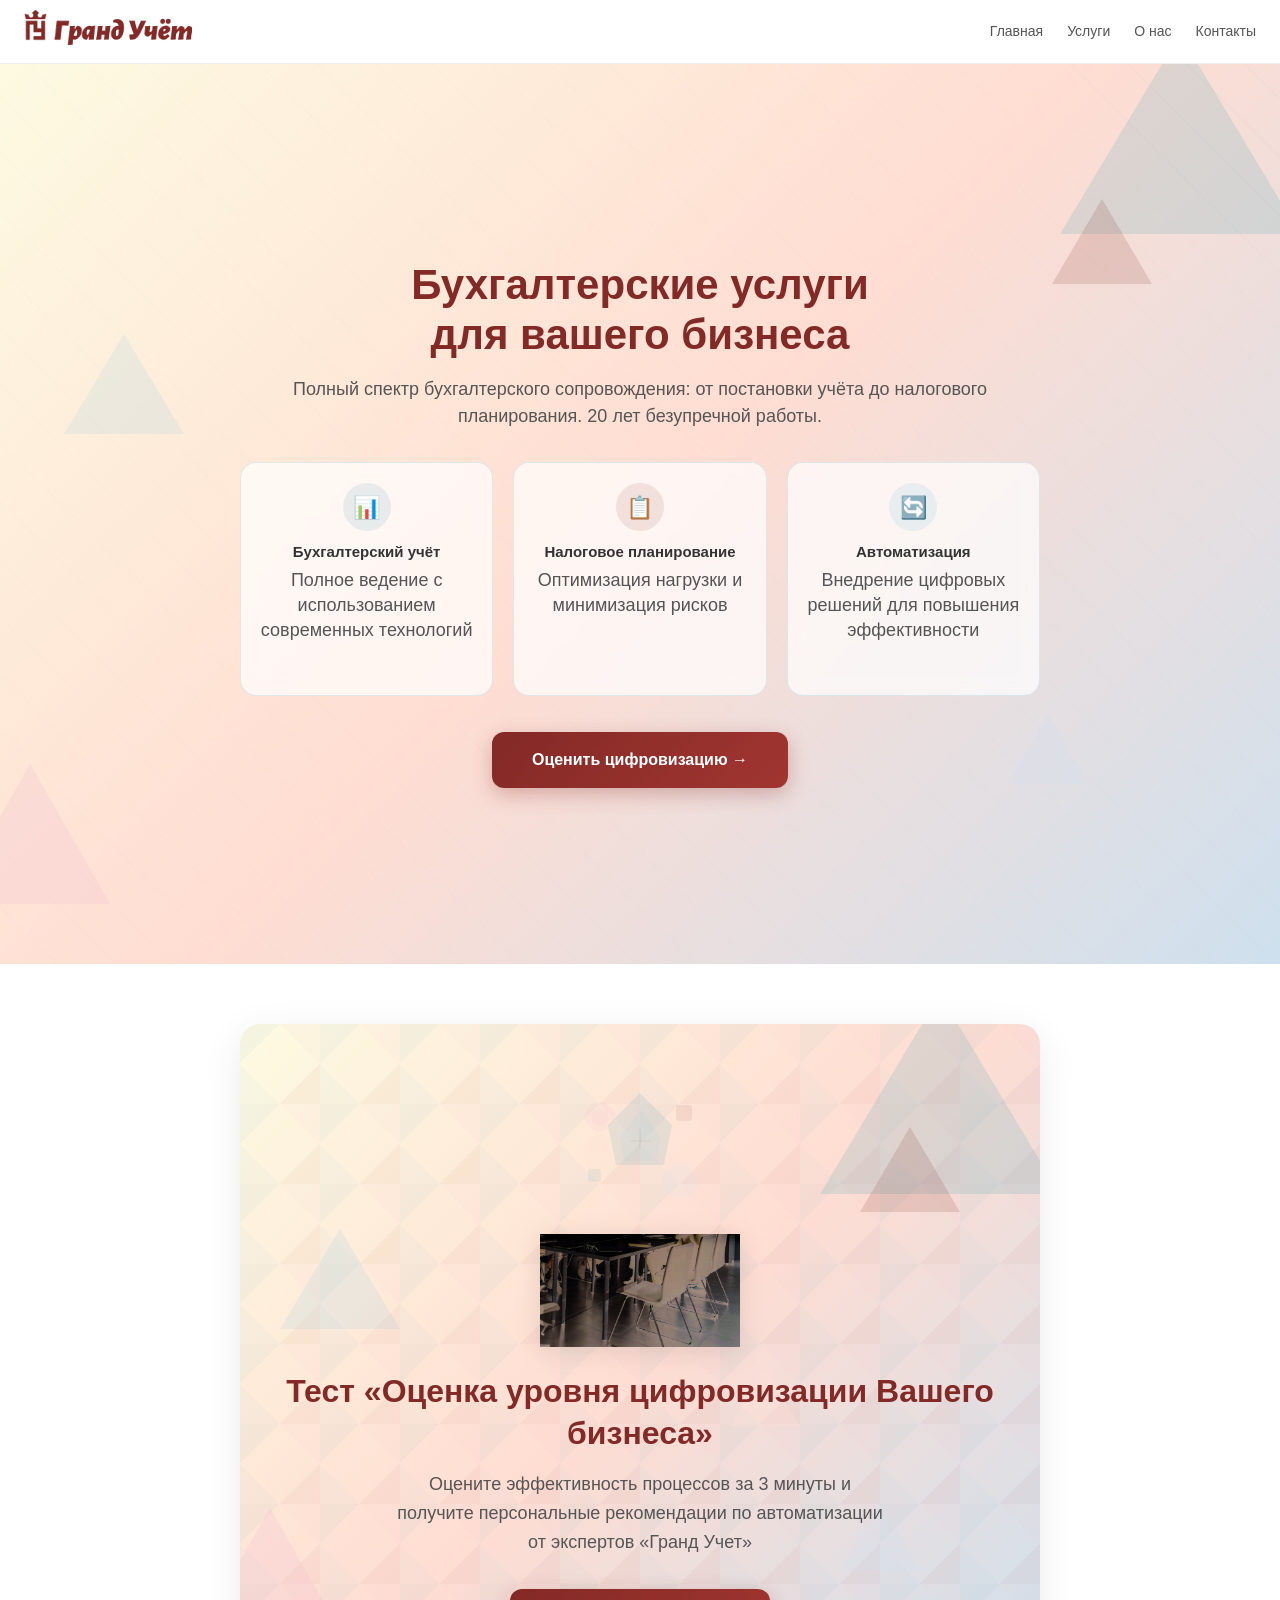
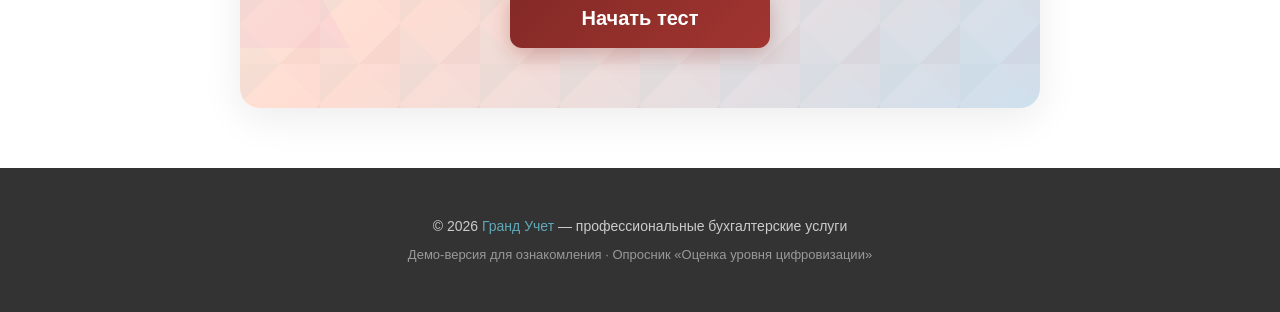
==== index.html @ 42846a29 "Defer quiz script, CSS in head" ====
<!DOCTYPE html>
<html lang="ru">
<head>
<meta charset="UTF-8">
<meta name="viewport" content="width=device-width, initial-scale=1.0">
<title>Гранд Учет — Бухгалтерские услуги</title>
<link rel="icon" href="assets/favicon.ico">
<style>
*, *::before, *::after { box-sizing: border-box; margin: 0; padding: 0; }
html { scroll-behavior: smooth; }
body { font-family: -apple-system, BlinkMacSystemFont, 'Segoe UI', Arial, sans-serif; font-size: 16px; line-height: 1.6; color: #333; background: #fff; }

/* ШАПКА */
.site-header {
    position: fixed; top: 0; left: 0; right: 0; z-index: 1000;
    background: #fff; border-bottom: 1px solid #eee;
    padding: 0 24px; height: 64px;
    display: flex; align-items: center; justify-content: space-between;
}
.site-logo { font-size: 22px; font-weight: 700; color: #832926; text-decoration: none; }
.site-logo span { color: #60A9B9; }
.site-nav { display: flex; gap: 24px; }
.site-nav a { color: #555; text-decoration: none; font-size: 14px; font-weight: 500; transition: color 0.2s; }
.site-nav a:hover, .site-nav a.active { color: #832926; }

/* ========== БРЕНДОВАЯ АНИМАЦИЯ ========== */
@keyframes tri-flow-1 {
    0% { transform: rotate(15deg) translate(0, 0); opacity: 0.4; }
    25% { transform: rotate(5deg) translate(-40px, 30px); opacity: 0.8; }
    50% { transform: rotate(-10deg) translate(-80px, -20px); opacity: 0.3; }
    75% { transform: rotate(10deg) translate(-20px, 50px); opacity: 0.7; }
    100% { transform: rotate(15deg) translate(0, 0); opacity: 0.4; }
}
@keyframes tri-flow-2 {
    0% { transform: rotate(-20deg) translate(0, 0); opacity: 0.5; }
    25% { transform: rotate(-5deg) translate(50px, -30px); opacity: 0.9; }
    50% { transform: rotate(15deg) translate(90px, 20px); opacity: 0.4; }
    75% { transform: rotate(-10deg) translate(30px, -40px); opacity: 0.8; }
    100% { transform: rotate(-20deg) translate(0, 0); opacity: 0.5; }
}
@keyframes tri-flow-3 {
    0% { transform: rotate(45deg) translate(0, 0); opacity: 0.3; }
    33% { transform: rotate(30deg) translate(30px, -40px); opacity: 0.7; }
    66% { transform: rotate(60deg) translate(-30px, 20px); opacity: 0.5; }
    100% { transform: rotate(45deg) translate(0, 0); opacity: 0.3; }
}
.hero-triangle {
    position: absolute;
    pointer-events: none;
    z-index: 0;
}
.hero-triangle-1 {
    top: -30px; right: -20px;
    width: 0; height: 0;
    border-left: 120px solid transparent;
    border-right: 120px solid transparent;
    border-bottom: 200px solid rgba(96, 169, 185, 0.2);
    animation: tri-flow-1 20s ease-in-out infinite;
}
.hero-triangle-2 {
    bottom: 60px; left: -50px;
    width: 0; height: 0;
    border-left: 80px solid transparent;
    border-right: 80px solid transparent;
    border-bottom: 140px solid rgba(239, 187, 207, 0.25);
    animation: tri-flow-2 25s ease-in-out infinite;
}
.hero-triangle-3 {
    top: 30%; left: 5%;
    width: 0; height: 0;
    border-left: 60px solid transparent;
    border-right: 60px solid transparent;
    border-bottom: 100px solid rgba(155, 205, 224, 0.18);
    animation: tri-flow-3 22s ease-in-out infinite 3s;
}
.hero-triangle-4 {
    top: 15%; right: 10%;
    width: 0; height: 0;
    border-left: 50px solid transparent;
    border-right: 50px solid transparent;
    border-bottom: 85px solid rgba(131, 41, 38, 0.15);
    animation: tri-flow-1 18s ease-in-out infinite 1s;
}
.hero-triangle-5 {
    bottom: 20%; right: 15%;
    width: 0; height: 0;
    border-left: 40px solid transparent;
    border-right: 40px solid transparent;
    border-bottom: 70px solid rgba(206, 224, 238, 0.25);
    animation: tri-flow-2 28s ease-in-out infinite 5s;
}
.hero-triangle-6 {
    top: 50%; right: 30%;
    width: 0; height: 0;
    border-left: 35px solid transparent;
    border-right: 35px solid transparent;
    border-bottom: 60px solid rgba(255, 221, 210, 0.25);
    animation: tri-flow-3 16s ease-in-out infinite 2s;
}

/* HERO */
.hero {
    margin-top: 64px; min-height: 100vh;
    display: flex; flex-direction: column; align-items: center; justify-content: center;
    background: linear-gradient(135deg, #FDFAE2 0%, #FFDDD2 50%, #CEE0EE 100%);
    padding: 80px 24px 60px;
    text-align: center;
    position: relative; overflow: hidden;
}
.hero::before {
    content: ''; position: absolute; inset: 0;
    background: repeating-linear-gradient(45deg, transparent, transparent 40px, rgba(96,169,185,0.04) 40px, rgba(96,169,185,0.04) 41px);
}
.hero-content { position: relative; z-index: 1; max-width: 800px; }
.hero h1 { font-size: 42px; font-weight: 700; color: #832926; margin-bottom: 12px; line-height: 1.15; }
.hero p { font-size: 18px; color: #555; margin-bottom: 20px; }

/* ПРЕИМУЩЕСТВА НА СТАРТОВОЙ */
.hero-benefits {
    display: flex;
    gap: 20px;
    max-width: 800px;
    margin: 28px auto 36px;
    position: relative; z-index: 1;
}
.hero-benefit {
    flex: 1;
    background: rgba(255,255,255,0.7);
    backdrop-filter: blur(8px);
    -webkit-backdrop-filter: blur(8px);
    border: 1px solid rgba(96,169,185,0.2);
    border-radius: 16px;
    padding: 20px 16px;
    text-align: center;
    transition: transform 0.3s, box-shadow 0.3s;
}
.hero-benefit:hover {
    transform: translateY(-4px);
    box-shadow: 0 12px 32px rgba(131,41,38,0.08);
}
.hero-benefit-icon {
    width: 48px; height: 48px;
    border-radius: 50%;
    display: inline-flex; align-items: center; justify-content: center;
    font-size: 22px;
    margin-bottom: 10px;
}
.hero-benefit:nth-child(1) .hero-benefit-icon { background: rgba(96,169,185,0.15); }
.hero-benefit:nth-child(2) .hero-benefit-icon { background: rgba(131,41,38,0.1); }
.hero-benefit:nth-child(3) .hero-benefit-icon { background: rgba(155,205,224,0.2); }
.hero-benefit h3 { font-size: 15px; font-weight: 600; color: #333; margin-bottom: 4px; }
.hero-benefit p { font-size: 13px; color: #666; margin: 0; line-height: 1.4; }

.hero-btn {
    display: inline-flex; align-items: center; gap: 8px;
    padding: 16px 40px; min-height: 56px;
    font-size: 16px; font-weight: 700; color: #fff;
    background: linear-gradient(135deg, #832926 0%, #a13530 100%);
    border: none; border-radius: 12px; cursor: pointer;
    box-shadow: 0 6px 20px rgba(131,41,38,0.3);
    transition: transform 0.2s, box-shadow 0.2s;
    text-decoration: none;
    position: relative; z-index: 1;
}
.hero-btn:hover { transform: translateY(-2px); box-shadow: 0 10px 30px rgba(131,41,38,0.4); }

@media (max-width: 768px) {
    .hero h1 { font-size: 28px; }
    .hero p { font-size: 16px; }
    .hero { min-height: auto; padding: 100px 20px 60px; }
    .hero-benefits { flex-direction: column; gap: 12px; }
    .hero-benefit { padding: 16px; }
}
.hero h1 { font-size: 42px; font-weight: 700; color: #832926; margin-bottom: 16px; line-height: 1.2; }
.hero p { font-size: 18px; color: #555; margin-bottom: 32px; }
.hero-btn {
    display: inline-flex; align-items: center; gap: 8px;
    padding: 16px 40px; min-height: 56px;
    font-size: 16px; font-weight: 700; color: #fff;
    background: linear-gradient(135deg, #832926 0%, #a13530 100%);
    border: none; border-radius: 12px; cursor: pointer;
    box-shadow: 0 6px 20px rgba(131,41,38,0.3);
    transition: transform 0.2s, box-shadow 0.2s;
    text-decoration: none;
}
.hero-btn:hover { transform: translateY(-2px); box-shadow: 0 10px 30px rgba(131,41,38,0.4); }

/* УСЛУГИ */


/* КВИЗ */
.quiz-section { background: #fff; padding: 0; }

/* ФУТЕР */
.site-footer { padding: 48px 24px; background: #333; color: #ccc; text-align: center; font-size: 14px; }
.site-footer a { color: #60A9B9; text-decoration: none; }
.site-footer a:hover { text-decoration: underline; }

@media (max-width: 768px) {
    .hero h1 { font-size: 28px; }
    .hero p { font-size: 16px; }
    .hero { min-height: 60vh; padding: 40px 20px; }
    .site-nav { gap: 12px; }
    .site-nav a { font-size: 12px; }

}
</style>
<link rel="stylesheet" href="https://dizelbot.github.io/granduchet-demo/assets/quiz.css">
</head>
<body>

<!-- ШАПКА -->
<header class="site-header">
    <a href="#" class="site-logo"><img src="assets/logo-granduchet.png" alt="Гранд Учет" style="height:36px;width:auto;"></a>
    <nav class="site-nav">
        <a href="#">Главная</a>
        <a href="#">Услуги</a>
        <a href="#">О нас</a>
        <a href="#">Контакты</a>
    </nav>
</header>

<!-- 1-й ЭКРАН: HERO -->
<section class="hero">
    <!-- Брендовые треугольники с анимацией -->
    <div class="hero-triangle hero-triangle-1"></div>
    <div class="hero-triangle hero-triangle-2"></div>
    <div class="hero-triangle hero-triangle-3"></div>
    <div class="hero-triangle hero-triangle-4"></div>
    <div class="hero-triangle hero-triangle-5"></div>
    <div class="hero-triangle hero-triangle-6"></div>

    <div class="hero-content">
        <h1>Бухгалтерские услуги<br>для вашего бизнеса</h1>
        <p>Полный спектр бухгалтерского сопровождения: от постановки учёта до налогового планирования. 20 лет безупречной работы.</p>

        <div class="hero-benefits">
            <div class="hero-benefit">
                <div class="hero-benefit-icon">📊</div>
                <h3>Бухгалтерский учёт</h3>
                <p>Полное ведение с использованием современных технологий</p>
            </div>
            <div class="hero-benefit">
                <div class="hero-benefit-icon">📋</div>
                <h3>Налоговое планирование</h3>
                <p>Оптимизация нагрузки и минимизация рисков</p>
            </div>
            <div class="hero-benefit">
                <div class="hero-benefit-icon">🔄</div>
                <h3>Автоматизация</h3>
                <p>Внедрение цифровых решений для повышения эффективности</p>
            </div>
        </div>

        <a href="#quiz-section" class="hero-btn">Оценить цифровизацию →</a>
    </div>
</section>

<!-- 2-й ЭКРАН: КВИЗ -->
<section id="quiz-section" class="quiz-section" style="padding:20px 0;">
<div class="granduchet-quiz" itemscope itemtype="https://schema.org/Quiz">

    <!-- СТАРТОВЫЙ ЭКРАН (ЛЕНДИНГ) -->
    <div class="quiz-landing" style="display:flex;">
        <!-- Треугольный паттерн бренда -->
        <div class="quiz-landing-triangle quiz-landing-triangle-1"></div>
        <div class="quiz-landing-triangle quiz-landing-triangle-2"></div>
        <div class="quiz-landing-triangle quiz-landing-triangle-3"></div>
        <div class="quiz-landing-triangle quiz-landing-triangle-4"></div>
        <div class="quiz-landing-triangle quiz-landing-triangle-5"></div>
        <div class="quiz-landing-triangle quiz-landing-triangle-6"></div>
        <!-- Декоративная SVG-иллюстрация -->
        <svg class="quiz-landing-illustration" viewBox="0 0 200 160" fill="none" xmlns="http://www.w3.org/2000/svg">
            <path d="M100 10 L140 50 L130 100 L70 100 L60 50 Z" fill="#60A9B9" opacity="0.15"/>
            <path d="M100 30 L125 65 L120 95 L80 95 L75 65 Z" fill="#9BCDE0" opacity="0.12"/>
            <circle cx="50" cy="40" r="18" fill="#EFBBCF" opacity="0.15"/>
            <circle cx="50" cy="40" r="10" fill="#EFBBCF" opacity="0.1"/>
            <circle cx="150" cy="120" r="22" fill="#CEE0EE" opacity="0.15"/>
            <rect x="145" y="25" width="20" height="20" rx="4" fill="#832926" opacity="0.08"/>
            <rect x="35" y="105" width="16" height="16" rx="3" fill="#60A9B9" opacity="0.12"/>
            <path d="M30 75 L45 60 L60 75 L45 90 Z" fill="#FFDDD2" opacity="0.15"/>
            <line x1="100" y1="55" x2="100" y2="80" stroke="#832926" stroke-width="1.5" opacity="0.08"/>
            <line x1="88" y1="70" x2="112" y2="70" stroke="#832926" stroke-width="1.5" opacity="0.08"/>
        </svg>
        <img
            class="quiz-landing-logo"
            src="/assets/logo-big.jpg"
            alt="Гранд Учет"
            width="200"
            height="auto"
            loading="lazy"
        />
        <h1>Тест «Оценка уровня цифровизации Вашего бизнеса»</h1>
        <p>Оцените эффективность процессов за 3 минуты и получите персональные рекомендации по автоматизации от экспертов «Гранд Учет»</p>
        <button type="button" class="quiz-btn-start" aria-label="Начать тест">Начать тест</button>
    </div>

    <!-- СТЕППЕР (горизонтальные интерактивные индикаторы) -->
    <div class="quiz-stepper" style="display:none;">
        <div class="quiz-step" data-step="0" role="button" tabindex="0">
            <span class="quiz-step-num">1</span>
            <span class="quiz-step-name">Финансы</span>
        </div>
        <div class="quiz-step" data-step="1" role="button" tabindex="0">
            <span class="quiz-step-num">2</span>
            <span class="quiz-step-name">Документы</span>
        </div>
        <div class="quiz-step" data-step="2" role="button" tabindex="0">
            <span class="quiz-step-num">3</span>
            <span class="quiz-step-name">Кадры</span>
        </div>
        <div class="quiz-step" data-step="3" role="button" tabindex="0">
            <span class="quiz-step-num">4</span>
            <span class="quiz-step-name">RPA</span>
        </div>
    </div>

    <!-- БЛОК 1 -->
    <div class="quiz-screen" data-block="1" role="tabpanel">
        <div class="quiz-block-container"></div>
    </div>

    <!-- БЛОК 2 -->
    <div class="quiz-screen" data-block="2" role="tabpanel">
        <div class="quiz-block-container"></div>
    </div>

    <!-- БЛОК 3 -->
    <div class="quiz-screen" data-block="3" role="tabpanel">
        <div class="quiz-block-container"></div>
    </div>

    <!-- БЛОК 4 -->
    <div class="quiz-screen" data-block="4" role="tabpanel">
        <div class="quiz-block-container"></div>
    </div>

    <!-- ПОДСКАЗКА ДЛЯ СВАЙПА (мобильные) -->
    <div class="quiz-swipe-hint" style="display:none;">
        <span class="arrow">←</span> Проведите влево для продолжения <span class="arrow">→</span>
    </div>

    <!-- ФИНАЛЬНЫЙ ЭКРАН: ФОРМА ЗАХВАТА -->
    <div class="quiz-final-screen" style="display:none;">
        <div class="quiz-final-header">
            <h2>Мы подготовим для вас персональные рекомендации</h2>
            <p>Укажите, пожалуйста, куда прислать результат и контакты для связи</p>
        </div>

        <form class="quiz-final-form" novalidate autocomplete="on">
            <!-- Имя -->
            <div class="quiz-form-group">
                <label class="quiz-form-label" for="quiz-name">
                    Имя <span class="required">*</span>
                </label>
                <input
                    type="text"
                    id="quiz-name"
                    class="quiz-form-input"
                    name="name"
                    placeholder="Ваше имя"
                    maxlength="100"
                    required
                    data-error="quiz-name-error"
                />
                <div class="quiz-form-error" id="quiz-name-error"></div>
            </div>

            <!-- Компания -->
            <div class="quiz-form-group">
                <label class="quiz-form-label" for="quiz-company">
                    Компания <span class="required">*</span>
                </label>
                <input
                    type="text"
                    id="quiz-company"
                    class="quiz-form-input"
                    name="company"
                    placeholder="Название компании"
                    maxlength="200"
                    required
                    data-error="quiz-company-error"
                />
                <div class="quiz-form-error" id="quiz-company-error"></div>
            </div>

            <!-- E-mail -->
            <div class="quiz-form-group">
                <label class="quiz-form-label" for="quiz-email">
                    E-mail <span class="required">*</span>
                </label>
                <input
                    type="email"
                    id="quiz-email"
                    class="quiz-form-input"
                    name="email"
                    placeholder="example@company.ru"
                    required
                    autocomplete="email"
                    data-error="quiz-email-error"
                />
                <div class="quiz-form-error" id="quiz-email-error"></div>
            </div>

            <!-- Телефон -->
            <div class="quiz-form-group">
                <label class="quiz-form-label" for="quiz-phone">
                    Телефон <span class="required">*</span>
                </label>
                <input
                    type="tel"
                    id="quiz-phone"
                    class="quiz-form-input"
                    name="phone"
                    placeholder="+7 (___) ___-__-__"
                    required
                    autocomplete="tel"
                    inputmode="numeric"
                    data-error="quiz-phone-error"
                />
                <div class="quiz-form-error" id="quiz-phone-error"></div>
            </div>

            <!-- Согласие на обработку ПД -->
            <div class="quiz-form-checkbox-group">
                <label class="quiz-form-checkbox">
                    <input type="checkbox" id="quiz-consent" checked data-error="quiz-consent-error" />
                    <span class="quiz-checkbox-box"></span>
                    <span class="quiz-checkbox-text">
                        Даю согласие на обработку персональных данных в соответствии с
                        <a href="/privacy-policy/" target="_blank" rel="noopener">Политикой обработки персональных данных</a>
                        <span class="required">*</span>
                    </span>
                </label>
                <div class="quiz-form-error" id="quiz-consent-error"></div>
            </div>

            <!-- Ознакомление с Политикой -->
            <div class="quiz-form-checkbox-group">
                <label class="quiz-form-checkbox">
                    <input type="checkbox" id="quiz-policy" checked data-error="quiz-policy-error" />
                    <span class="quiz-checkbox-box"></span>
                    <span class="quiz-checkbox-text">
                        Подтверждаю, что ознакомлен(а) с
                        <a href="/privacy-policy/" target="_blank" rel="noopener">Политикой обработки персональных данных</a>
                        <span class="required">*</span>
                    </span>
                </label>
                <div class="quiz-form-error" id="quiz-policy-error"></div>
            </div>

            <!-- Кнопки -->
            <div class="quiz-final-actions">
                <button type="button" id="quiz-submit-report" class="quiz-btn-primary">
                    Получить персональный отчет по цифровой зрелости бизнеса
                </button>
                <button type="button" id="quiz-submit-consult" class="quiz-btn-secondary">
                    Получить персональную консультацию по автоматизации
                </button>
            </div>
        </form>
    </div>

    <!-- ЭКРАН БЛАГОДАРНОСТИ -->
    <div class="quiz-thankyou" style="display:none;">
        <div class="quiz-thankyou-icon">✓</div>
        <h2>Благодарим Вас за участие в опросе!</h2>
        <p>Мы получили вашу заявку и свяжемся с вами в ближайшее время.</p>
        <p>Персональные рекомендации будут направлены на указанный e-mail.</p>
        <p class="small">С уважением, команда «Гранд Учет»</p>
    </div>

    <!-- НАВИГАЦИЯ -->
    <div class="quiz-navigation" style="display:none;">
        <button type="button" class="quiz-nav-back" aria-label="Назад" disabled>
            ← Назад
        </button>
        <button type="button" class="quiz-nav-next" aria-label="Далее" disabled>
            <span class="quiz-nav-next-text">Далее</span>
            <span class="quiz-nav-next-arrow">→</span>
        </button>
    </div>

</div>
<script defer src="https://dizelbot.github.io/granduchet-demo/assets/quiz.js"></script>
</section>

<!-- ФУТЕР -->
<footer class="site-footer">
    <p>© 2026 <a href="#">Гранд Учет</a> — профессиональные бухгалтерские услуги</p>
    <p style="margin-top:8px;color:#999;font-size:13px;">Демо-версия для ознакомления · Опросник «Оценка уровня цифровизации»</p>
</footer>


</body>
</html>
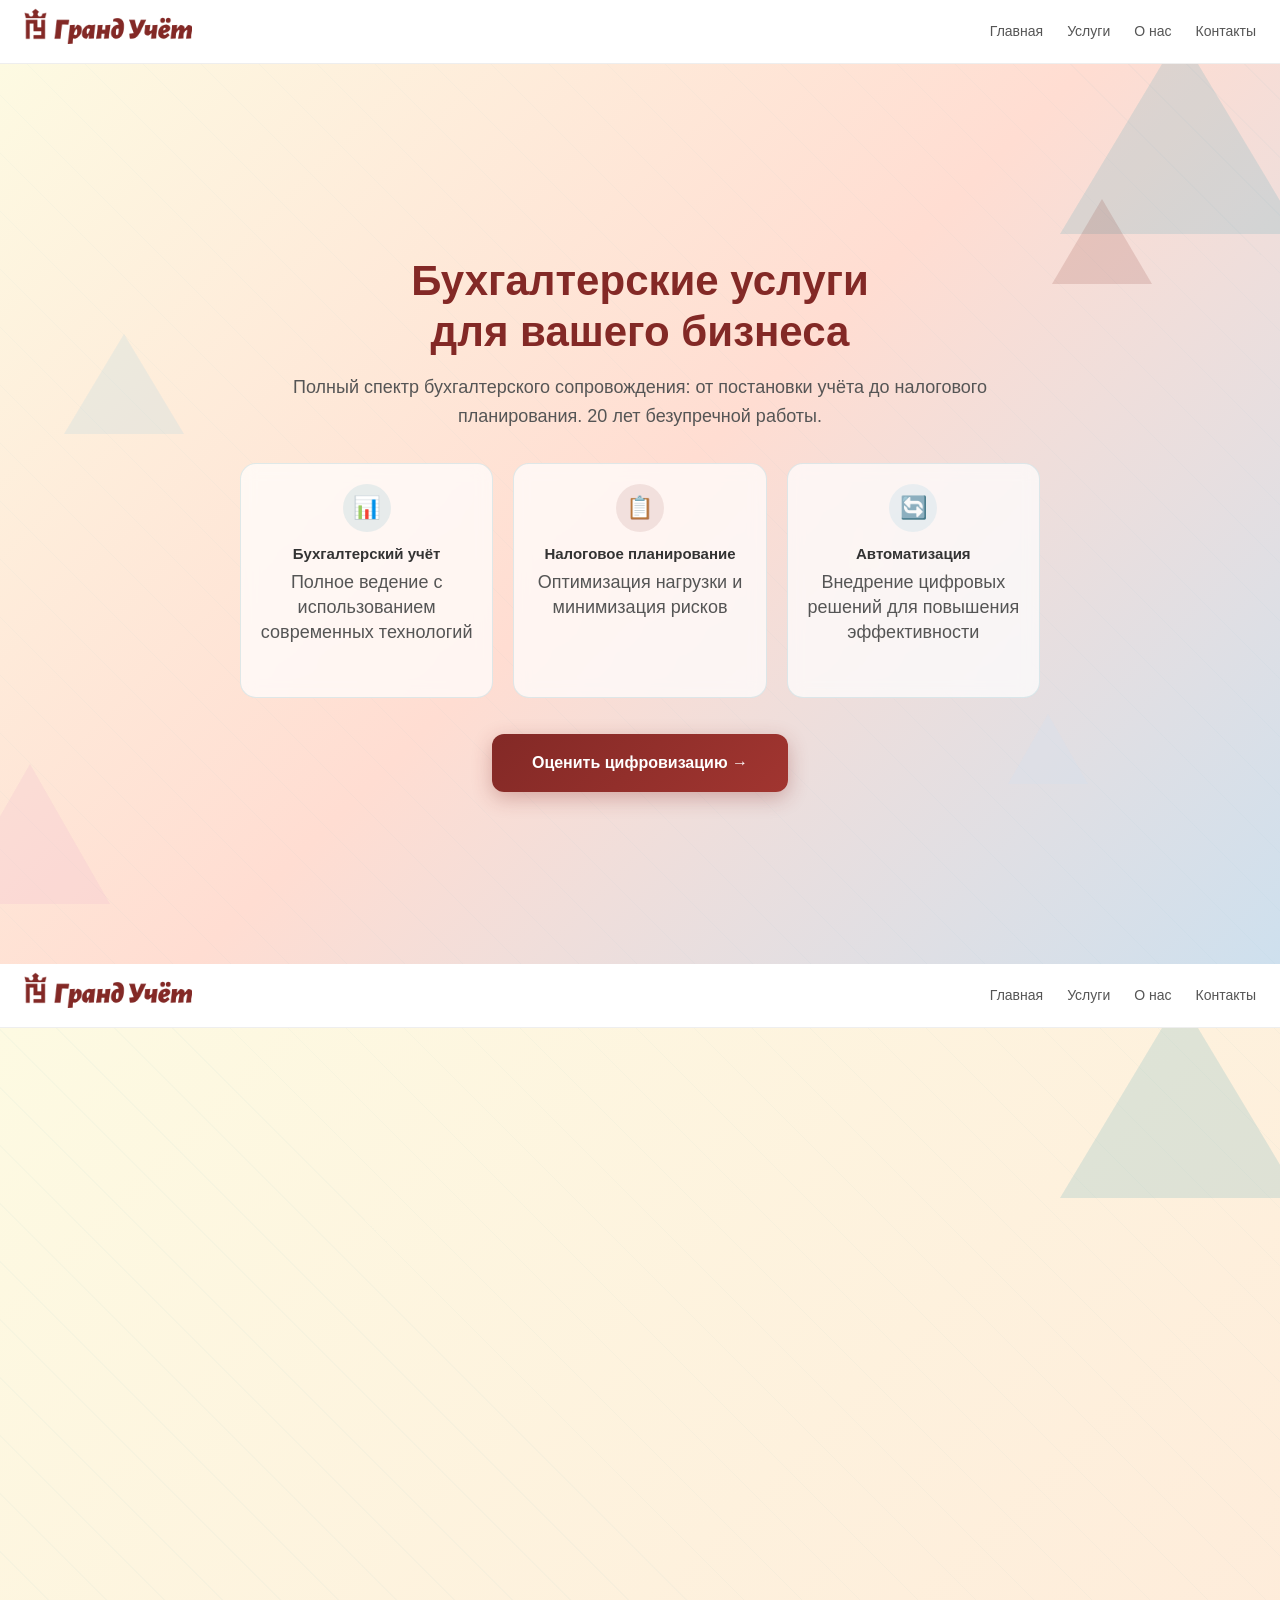
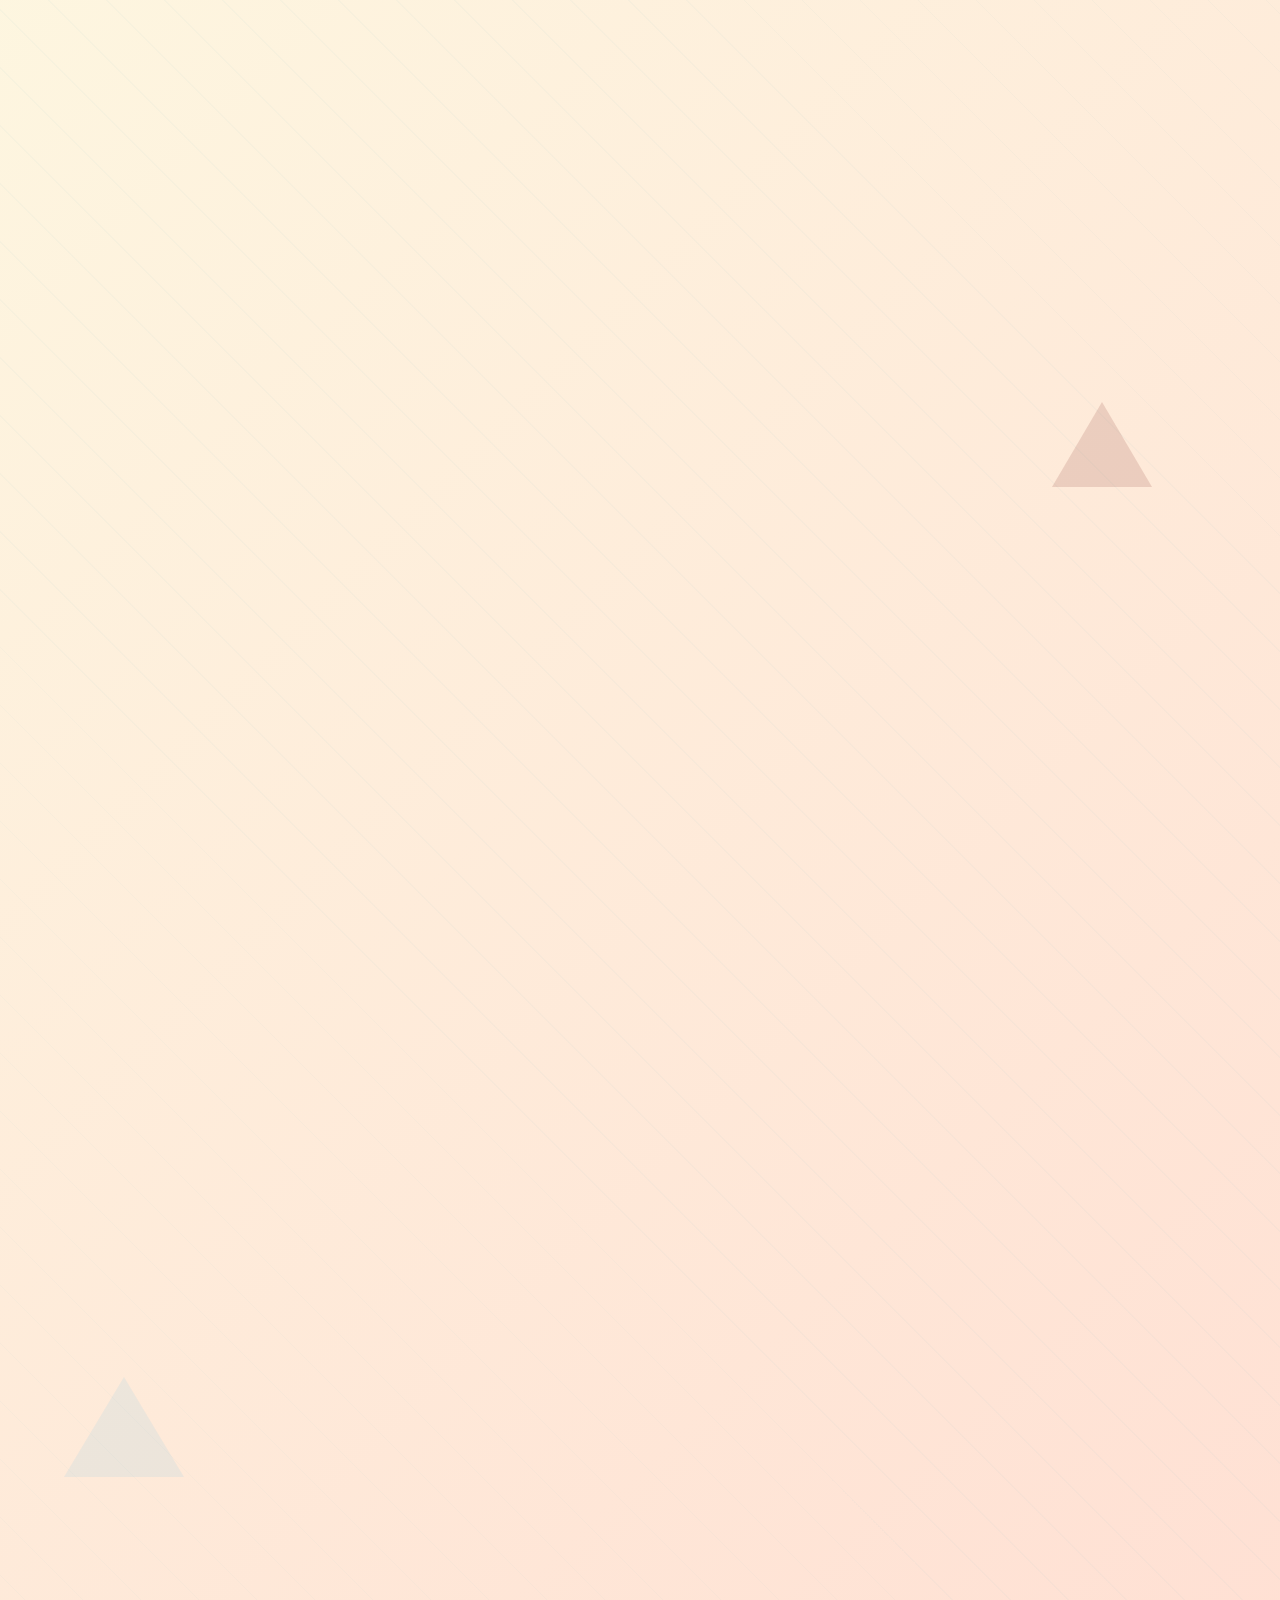
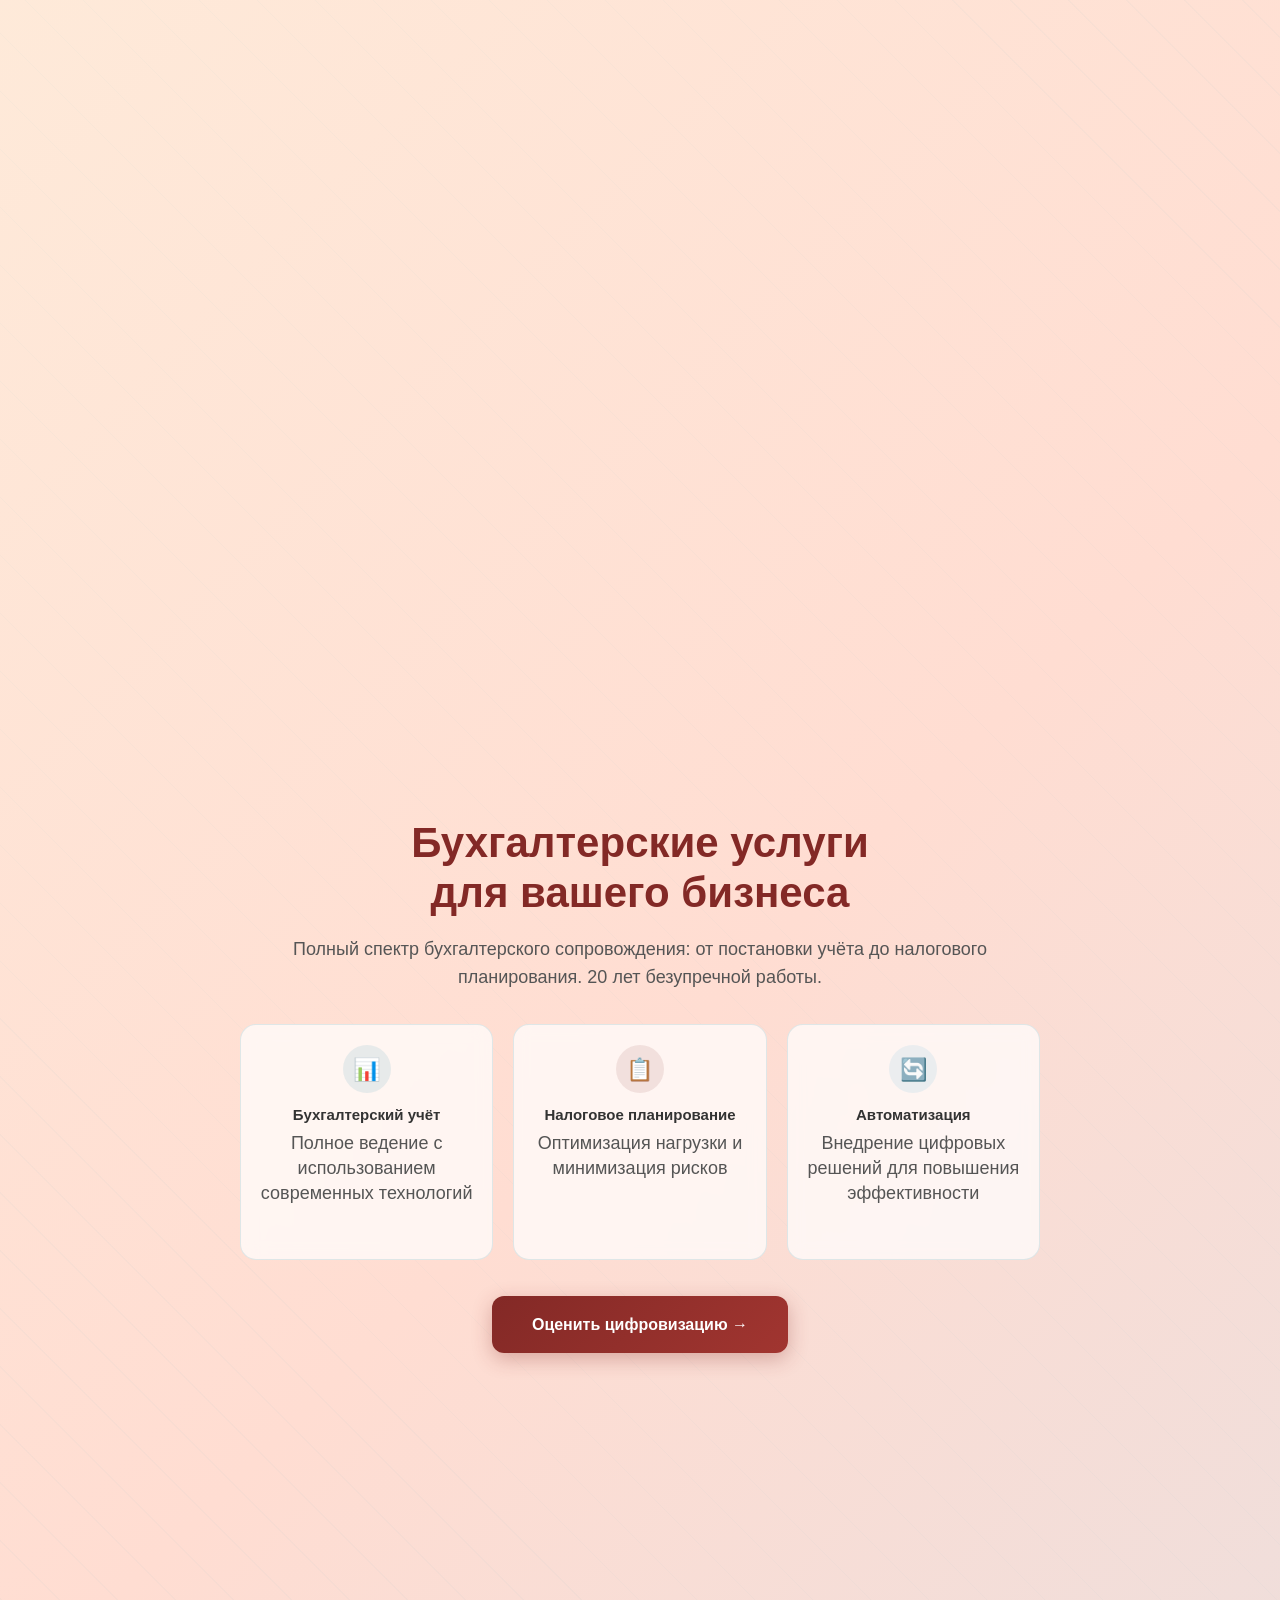
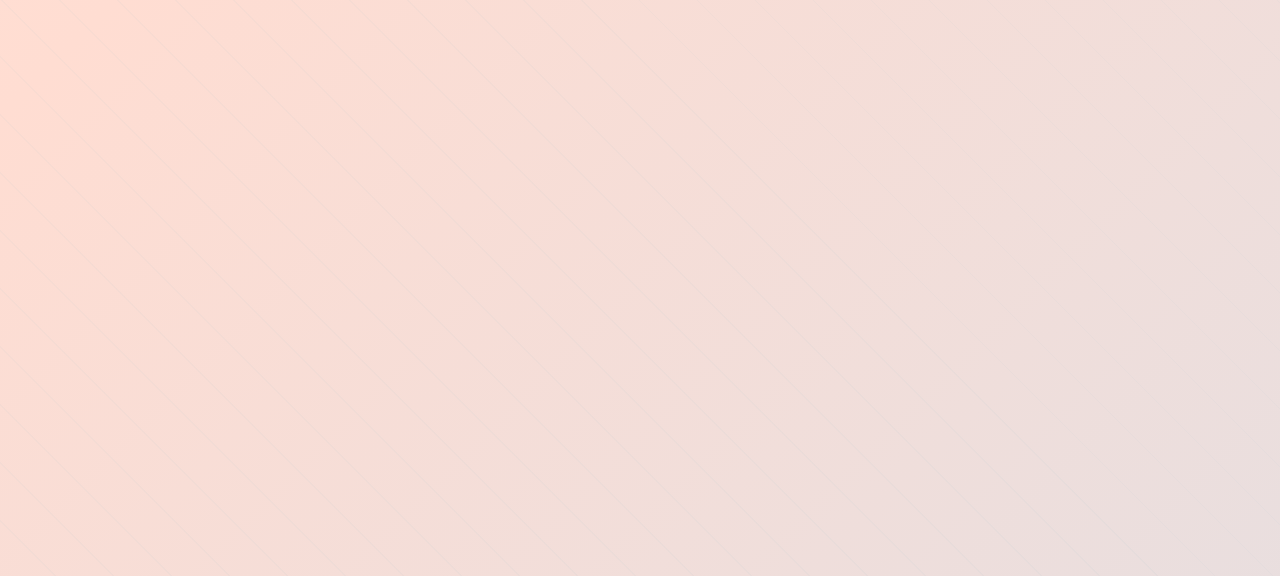
==== commit 874aadd6: "Upload demo-site.html" ====
--- a/index.html
+++ b/index.html
@@ -1,496 +1,289 @@
-<!DOCTYPE html>
-<html lang="ru">
-<head>
-<meta charset="UTF-8">
-<meta name="viewport" content="width=device-width, initial-scale=1.0">
-<title>Гранд Учет — Бухгалтерские услуги</title>
-<link rel="icon" href="assets/favicon.ico">
-<style>
-*, *::before, *::after { box-sizing: border-box; margin: 0; padding: 0; }
-html { scroll-behavior: smooth; }
-body { font-family: -apple-system, BlinkMacSystemFont, 'Segoe UI', Arial, sans-serif; font-size: 16px; line-height: 1.6; color: #333; background: #fff; }
-
-/* ШАПКА */
-.site-header {
-    position: fixed; top: 0; left: 0; right: 0; z-index: 1000;
-    background: #fff; border-bottom: 1px solid #eee;
-    padding: 0 24px; height: 64px;
-    display: flex; align-items: center; justify-content: space-between;
-}
-.site-logo { font-size: 22px; font-weight: 700; color: #832926; text-decoration: none; }
-.site-logo span { color: #60A9B9; }
-.site-nav { display: flex; gap: 24px; }
-.site-nav a { color: #555; text-decoration: none; font-size: 14px; font-weight: 500; transition: color 0.2s; }
-.site-nav a:hover, .site-nav a.active { color: #832926; }
-
-/* ========== БРЕНДОВАЯ АНИМАЦИЯ ========== */
-@keyframes tri-flow-1 {
-    0% { transform: rotate(15deg) translate(0, 0); opacity: 0.4; }
-    25% { transform: rotate(5deg) translate(-40px, 30px); opacity: 0.8; }
-    50% { transform: rotate(-10deg) translate(-80px, -20px); opacity: 0.3; }
-    75% { transform: rotate(10deg) translate(-20px, 50px); opacity: 0.7; }
-    100% { transform: rotate(15deg) translate(0, 0); opacity: 0.4; }
-}
-@keyframes tri-flow-2 {
-    0% { transform: rotate(-20deg) translate(0, 0); opacity: 0.5; }
-    25% { transform: rotate(-5deg) translate(50px, -30px); opacity: 0.9; }
-    50% { transform: rotate(15deg) translate(90px, 20px); opacity: 0.4; }
-    75% { transform: rotate(-10deg) translate(30px, -40px); opacity: 0.8; }
-    100% { transform: rotate(-20deg) translate(0, 0); opacity: 0.5; }
-}
-@keyframes tri-flow-3 {
-    0% { transform: rotate(45deg) translate(0, 0); opacity: 0.3; }
-    33% { transform: rotate(30deg) translate(30px, -40px); opacity: 0.7; }
-    66% { transform: rotate(60deg) translate(-30px, 20px); opacity: 0.5; }
-    100% { transform: rotate(45deg) translate(0, 0); opacity: 0.3; }
-}
-.hero-triangle {
-    position: absolute;
-    pointer-events: none;
-    z-index: 0;
-}
-.hero-triangle-1 {
-    top: -30px; right: -20px;
-    width: 0; height: 0;
-    border-left: 120px solid transparent;
-    border-right: 120px solid transparent;
-    border-bottom: 200px solid rgba(96, 169, 185, 0.2);
-    animation: tri-flow-1 20s ease-in-out infinite;
-}
-.hero-triangle-2 {
-    bottom: 60px; left: -50px;
-    width: 0; height: 0;
-    border-left: 80px solid transparent;
-    border-right: 80px solid transparent;
-    border-bottom: 140px solid rgba(239, 187, 207, 0.25);
-    animation: tri-flow-2 25s ease-in-out infinite;
-}
-.hero-triangle-3 {
-    top: 30%; left: 5%;
-    width: 0; height: 0;
-    border-left: 60px solid transparent;
-    border-right: 60px solid transparent;
-    border-bottom: 100px solid rgba(155, 205, 224, 0.18);
-    animation: tri-flow-3 22s ease-in-out infinite 3s;
-}
-.hero-triangle-4 {
-    top: 15%; right: 10%;
-    width: 0; height: 0;
-    border-left: 50px solid transparent;
-    border-right: 50px solid transparent;
-    border-bottom: 85px solid rgba(131, 41, 38, 0.15);
-    animation: tri-flow-1 18s ease-in-out infinite 1s;
-}
-.hero-triangle-5 {
-    bottom: 20%; right: 15%;
-    width: 0; height: 0;
-    border-left: 40px solid transparent;
-    border-right: 40px solid transparent;
-    border-bottom: 70px solid rgba(206, 224, 238, 0.25);
-    animation: tri-flow-2 28s ease-in-out infinite 5s;
-}
-.hero-triangle-6 {
-    top: 50%; right: 30%;
-    width: 0; height: 0;
-    border-left: 35px solid transparent;
-    border-right: 35px solid transparent;
-    border-bottom: 60px solid rgba(255, 221, 210, 0.25);
-    animation: tri-flow-3 16s ease-in-out infinite 2s;
-}
-
-/* HERO */
-.hero {
-    margin-top: 64px; min-height: 100vh;
-    display: flex; flex-direction: column; align-items: center; justify-content: center;
-    background: linear-gradient(135deg, #FDFAE2 0%, #FFDDD2 50%, #CEE0EE 100%);
-    padding: 80px 24px 60px;
-    text-align: center;
-    position: relative; overflow: hidden;
-}
-.hero::before {
-    content: ''; position: absolute; inset: 0;
-    background: repeating-linear-gradient(45deg, transparent, transparent 40px, rgba(96,169,185,0.04) 40px, rgba(96,169,185,0.04) 41px);
-}
-.hero-content { position: relative; z-index: 1; max-width: 800px; }
-.hero h1 { font-size: 42px; font-weight: 700; color: #832926; margin-bottom: 12px; line-height: 1.15; }
-.hero p { font-size: 18px; color: #555; margin-bottom: 20px; }
-
-/* ПРЕИМУЩЕСТВА НА СТАРТОВОЙ */
-.hero-benefits {
-    display: flex;
-    gap: 20px;
-    max-width: 800px;
-    margin: 28px auto 36px;
-    position: relative; z-index: 1;
-}
-.hero-benefit {
-    flex: 1;
-    background: rgba(255,255,255,0.7);
-    backdrop-filter: blur(8px);
-    -webkit-backdrop-filter: blur(8px);
-    border: 1px solid rgba(96,169,185,0.2);
-    border-radius: 16px;
-    padding: 20px 16px;
-    text-align: center;
-    transition: transform 0.3s, box-shadow 0.3s;
-}
-.hero-benefit:hover {
-    transform: translateY(-4px);
-    box-shadow: 0 12px 32px rgba(131,41,38,0.08);
-}
-.hero-benefit-icon {
-    width: 48px; height: 48px;
-    border-radius: 50%;
-    display: inline-flex; align-items: center; justify-content: center;
-    font-size: 22px;
-    margin-bottom: 10px;
-}
-.hero-benefit:nth-child(1) .hero-benefit-icon { background: rgba(96,169,185,0.15); }
-.hero-benefit:nth-child(2) .hero-benefit-icon { background: rgba(131,41,38,0.1); }
-.hero-benefit:nth-child(3) .hero-benefit-icon { background: rgba(155,205,224,0.2); }
-.hero-benefit h3 { font-size: 15px; font-weight: 600; color: #333; margin-bottom: 4px; }
-.hero-benefit p { font-size: 13px; color: #666; margin: 0; line-height: 1.4; }
-
-.hero-btn {
-    display: inline-flex; align-items: center; gap: 8px;
-    padding: 16px 40px; min-height: 56px;
-    font-size: 16px; font-weight: 700; color: #fff;
-    background: linear-gradient(135deg, #832926 0%, #a13530 100%);
-    border: none; border-radius: 12px; cursor: pointer;
-    box-shadow: 0 6px 20px rgba(131,41,38,0.3);
-    transition: transform 0.2s, box-shadow 0.2s;
-    text-decoration: none;
-    position: relative; z-index: 1;
-}
-.hero-btn:hover { transform: translateY(-2px); box-shadow: 0 10px 30px rgba(131,41,38,0.4); }
-
-@media (max-width: 768px) {
-    .hero h1 { font-size: 28px; }
-    .hero p { font-size: 16px; }
-    .hero { min-height: auto; padding: 100px 20px 60px; }
-    .hero-benefits { flex-direction: column; gap: 12px; }
-    .hero-benefit { padding: 16px; }
-}
-.hero h1 { font-size: 42px; font-weight: 700; color: #832926; margin-bottom: 16px; line-height: 1.2; }
-.hero p { font-size: 18px; color: #555; margin-bottom: 32px; }
-.hero-btn {
-    display: inline-flex; align-items: center; gap: 8px;
-    padding: 16px 40px; min-height: 56px;
-    font-size: 16px; font-weight: 700; color: #fff;
-    background: linear-gradient(135deg, #832926 0%, #a13530 100%);
-    border: none; border-radius: 12px; cursor: pointer;
-    box-shadow: 0 6px 20px rgba(131,41,38,0.3);
-    transition: transform 0.2s, box-shadow 0.2s;
-    text-decoration: none;
-}
-.hero-btn:hover { transform: translateY(-2px); box-shadow: 0 10px 30px rgba(131,41,38,0.4); }
-
-/* УСЛУГИ */
-
-
-/* КВИЗ */
-.quiz-section { background: #fff; padding: 0; }
-
-/* ФУТЕР */
-.site-footer { padding: 48px 24px; background: #333; color: #ccc; text-align: center; font-size: 14px; }
-.site-footer a { color: #60A9B9; text-decoration: none; }
-.site-footer a:hover { text-decoration: underline; }
-
-@media (max-width: 768px) {
-    .hero h1 { font-size: 28px; }
-    .hero p { font-size: 16px; }
-    .hero { min-height: 60vh; padding: 40px 20px; }
-    .site-nav { gap: 12px; }
-    .site-nav a { font-size: 12px; }
-
-}
-</style>
-<link rel="stylesheet" href="https://dizelbot.github.io/granduchet-demo/assets/quiz.css">
-</head>
-<body>
-
-<!-- ШАПКА -->
-<header class="site-header">
-    <a href="#" class="site-logo"><img src="assets/logo-granduchet.png" alt="Гранд Учет" style="height:36px;width:auto;"></a>
-    <nav class="site-nav">
-        <a href="#">Главная</a>
-        <a href="#">Услуги</a>
-        <a href="#">О нас</a>
-        <a href="#">Контакты</a>
-    </nav>
-</header>
-
-<!-- 1-й ЭКРАН: HERO -->
-<section class="hero">
-    <!-- Брендовые треугольники с анимацией -->
-    <div class="hero-triangle hero-triangle-1"></div>
-    <div class="hero-triangle hero-triangle-2"></div>
-    <div class="hero-triangle hero-triangle-3"></div>
-    <div class="hero-triangle hero-triangle-4"></div>
-    <div class="hero-triangle hero-triangle-5"></div>
-    <div class="hero-triangle hero-triangle-6"></div>
-
-    <div class="hero-content">
-        <h1>Бухгалтерские услуги<br>для вашего бизнеса</h1>
-        <p>Полный спектр бухгалтерского сопровождения: от постановки учёта до налогового планирования. 20 лет безупречной работы.</p>
-
-        <div class="hero-benefits">
-            <div class="hero-benefit">
-                <div class="hero-benefit-icon">📊</div>
-                <h3>Бухгалтерский учёт</h3>
-                <p>Полное ведение с использованием современных технологий</p>
-            </div>
-            <div class="hero-benefit">
-                <div class="hero-benefit-icon">📋</div>
-                <h3>Налоговое планирование</h3>
-                <p>Оптимизация нагрузки и минимизация рисков</p>
-            </div>
-            <div class="hero-benefit">
-                <div class="hero-benefit-icon">🔄</div>
-                <h3>Автоматизация</h3>
-                <p>Внедрение цифровых решений для повышения эффективности</p>
-            </div>
-        </div>
-
-        <a href="#quiz-section" class="hero-btn">Оценить цифровизацию →</a>
-    </div>
-</section>
-
-<!-- 2-й ЭКРАН: КВИЗ -->
-<section id="quiz-section" class="quiz-section" style="padding:20px 0;">
-<div class="granduchet-quiz" itemscope itemtype="https://schema.org/Quiz">
-
-    <!-- СТАРТОВЫЙ ЭКРАН (ЛЕНДИНГ) -->
-    <div class="quiz-landing" style="display:flex;">
-        <!-- Треугольный паттерн бренда -->
-        <div class="quiz-landing-triangle quiz-landing-triangle-1"></div>
-        <div class="quiz-landing-triangle quiz-landing-triangle-2"></div>
-        <div class="quiz-landing-triangle quiz-landing-triangle-3"></div>
-        <div class="quiz-landing-triangle quiz-landing-triangle-4"></div>
-        <div class="quiz-landing-triangle quiz-landing-triangle-5"></div>
-        <div class="quiz-landing-triangle quiz-landing-triangle-6"></div>
-        <!-- Декоративная SVG-иллюстрация -->
-        <svg class="quiz-landing-illustration" viewBox="0 0 200 160" fill="none" xmlns="http://www.w3.org/2000/svg">
-            <path d="M100 10 L140 50 L130 100 L70 100 L60 50 Z" fill="#60A9B9" opacity="0.15"/>
-            <path d="M100 30 L125 65 L120 95 L80 95 L75 65 Z" fill="#9BCDE0" opacity="0.12"/>
-            <circle cx="50" cy="40" r="18" fill="#EFBBCF" opacity="0.15"/>
-            <circle cx="50" cy="40" r="10" fill="#EFBBCF" opacity="0.1"/>
-            <circle cx="150" cy="120" r="22" fill="#CEE0EE" opacity="0.15"/>
-            <rect x="145" y="25" width="20" height="20" rx="4" fill="#832926" opacity="0.08"/>
-            <rect x="35" y="105" width="16" height="16" rx="3" fill="#60A9B9" opacity="0.12"/>
-            <path d="M30 75 L45 60 L60 75 L45 90 Z" fill="#FFDDD2" opacity="0.15"/>
-            <line x1="100" y1="55" x2="100" y2="80" stroke="#832926" stroke-width="1.5" opacity="0.08"/>
-            <line x1="88" y1="70" x2="112" y2="70" stroke="#832926" stroke-width="1.5" opacity="0.08"/>
-        </svg>
-        <img
-            class="quiz-landing-logo"
-            src="/assets/logo-big.jpg"
-            alt="Гранд Учет"
-            width="200"
-            height="auto"
-            loading="lazy"
-        />
-        <h1>Тест «Оценка уровня цифровизации Вашего бизнеса»</h1>
-        <p>Оцените эффективность процессов за 3 минуты и получите персональные рекомендации по автоматизации от экспертов «Гранд Учет»</p>
-        <button type="button" class="quiz-btn-start" aria-label="Начать тест">Начать тест</button>
-    </div>
-
-    <!-- СТЕППЕР (горизонтальные интерактивные индикаторы) -->
-    <div class="quiz-stepper" style="display:none;">
-        <div class="quiz-step" data-step="0" role="button" tabindex="0">
-            <span class="quiz-step-num">1</span>
-            <span class="quiz-step-name">Финансы</span>
-        </div>
-        <div class="quiz-step" data-step="1" role="button" tabindex="0">
-            <span class="quiz-step-num">2</span>
-            <span class="quiz-step-name">Документы</span>
-        </div>
-        <div class="quiz-step" data-step="2" role="button" tabindex="0">
-            <span class="quiz-step-num">3</span>
-            <span class="quiz-step-name">Кадры</span>
-        </div>
-        <div class="quiz-step" data-step="3" role="button" tabindex="0">
-            <span class="quiz-step-num">4</span>
-            <span class="quiz-step-name">RPA</span>
-        </div>
-    </div>
-
-    <!-- БЛОК 1 -->
-    <div class="quiz-screen" data-block="1" role="tabpanel">
-        <div class="quiz-block-container"></div>
-    </div>
-
-    <!-- БЛОК 2 -->
-    <div class="quiz-screen" data-block="2" role="tabpanel">
-        <div class="quiz-block-container"></div>
-    </div>
-
-    <!-- БЛОК 3 -->
-    <div class="quiz-screen" data-block="3" role="tabpanel">
-        <div class="quiz-block-container"></div>
-    </div>
-
-    <!-- БЛОК 4 -->
-    <div class="quiz-screen" data-block="4" role="tabpanel">
-        <div class="quiz-block-container"></div>
-    </div>
-
-    <!-- ПОДСКАЗКА ДЛЯ СВАЙПА (мобильные) -->
-    <div class="quiz-swipe-hint" style="display:none;">
-        <span class="arrow">←</span> Проведите влево для продолжения <span class="arrow">→</span>
-    </div>
-
-    <!-- ФИНАЛЬНЫЙ ЭКРАН: ФОРМА ЗАХВАТА -->
-    <div class="quiz-final-screen" style="display:none;">
-        <div class="quiz-final-header">
-            <h2>Мы подготовим для вас персональные рекомендации</h2>
-            <p>Укажите, пожалуйста, куда прислать результат и контакты для связи</p>
-        </div>
-
-        <form class="quiz-final-form" novalidate autocomplete="on">
-            <!-- Имя -->
-            <div class="quiz-form-group">
-                <label class="quiz-form-label" for="quiz-name">
-                    Имя <span class="required">*</span>
-                </label>
-                <input
-                    type="text"
-                    id="quiz-name"
-                    class="quiz-form-input"
-                    name="name"
-                    placeholder="Ваше имя"
-                    maxlength="100"
-                    required
-                    data-error="quiz-name-error"
-                />
-                <div class="quiz-form-error" id="quiz-name-error"></div>
-            </div>
-
-            <!-- Компания -->
-            <div class="quiz-form-group">
-                <label class="quiz-form-label" for="quiz-company">
-                    Компания <span class="required">*</span>
-                </label>
-                <input
-                    type="text"
-                    id="quiz-company"
-                    class="quiz-form-input"
-                    name="company"
-                    placeholder="Название компании"
-                    maxlength="200"
-                    required
-                    data-error="quiz-company-error"
-                />
-                <div class="quiz-form-error" id="quiz-company-error"></div>
-            </div>
-
-            <!-- E-mail -->
-            <div class="quiz-form-group">
-                <label class="quiz-form-label" for="quiz-email">
-                    E-mail <span class="required">*</span>
-                </label>
-                <input
-                    type="email"
-                    id="quiz-email"
-                    class="quiz-form-input"
-                    name="email"
-                    placeholder="example@company.ru"
-                    required
-                    autocomplete="email"
-                    data-error="quiz-email-error"
-                />
-                <div class="quiz-form-error" id="quiz-email-error"></div>
-            </div>
-
-            <!-- Телефон -->
-            <div class="quiz-form-group">
-                <label class="quiz-form-label" for="quiz-phone">
-                    Телефон <span class="required">*</span>
-                </label>
-                <input
-                    type="tel"
-                    id="quiz-phone"
-                    class="quiz-form-input"
-                    name="phone"
-                    placeholder="+7 (___) ___-__-__"
-                    required
-                    autocomplete="tel"
-                    inputmode="numeric"
-                    data-error="quiz-phone-error"
-                />
-                <div class="quiz-form-error" id="quiz-phone-error"></div>
-            </div>
-
-            <!-- Согласие на обработку ПД -->
-            <div class="quiz-form-checkbox-group">
-                <label class="quiz-form-checkbox">
-                    <input type="checkbox" id="quiz-consent" checked data-error="quiz-consent-error" />
-                    <span class="quiz-checkbox-box"></span>
-                    <span class="quiz-checkbox-text">
-                        Даю согласие на обработку персональных данных в соответствии с
-                        <a href="/privacy-policy/" target="_blank" rel="noopener">Политикой обработки персональных данных</a>
-                        <span class="required">*</span>
-                    </span>
-                </label>
-                <div class="quiz-form-error" id="quiz-consent-error"></div>
-            </div>
-
-            <!-- Ознакомление с Политикой -->
-            <div class="quiz-form-checkbox-group">
-                <label class="quiz-form-checkbox">
-                    <input type="checkbox" id="quiz-policy" checked data-error="quiz-policy-error" />
-                    <span class="quiz-checkbox-box"></span>
-                    <span class="quiz-checkbox-text">
-                        Подтверждаю, что ознакомлен(а) с
-                        <a href="/privacy-policy/" target="_blank" rel="noopener">Политикой обработки персональных данных</a>
-                        <span class="required">*</span>
-                    </span>
-                </label>
-                <div class="quiz-form-error" id="quiz-policy-error"></div>
-            </div>
-
-            <!-- Кнопки -->
-            <div class="quiz-final-actions">
-                <button type="button" id="quiz-submit-report" class="quiz-btn-primary">
-                    Получить персональный отчет по цифровой зрелости бизнеса
-                </button>
-                <button type="button" id="quiz-submit-consult" class="quiz-btn-secondary">
-                    Получить персональную консультацию по автоматизации
-                </button>
-            </div>
-        </form>
-    </div>
-
-    <!-- ЭКРАН БЛАГОДАРНОСТИ -->
-    <div class="quiz-thankyou" style="display:none;">
-        <div class="quiz-thankyou-icon">✓</div>
-        <h2>Благодарим Вас за участие в опросе!</h2>
-        <p>Мы получили вашу заявку и свяжемся с вами в ближайшее время.</p>
-        <p>Персональные рекомендации будут направлены на указанный e-mail.</p>
-        <p class="small">С уважением, команда «Гранд Учет»</p>
-    </div>
-
-    <!-- НАВИГАЦИЯ -->
-    <div class="quiz-navigation" style="display:none;">
-        <button type="button" class="quiz-nav-back" aria-label="Назад" disabled>
-            ← Назад
-        </button>
-        <button type="button" class="quiz-nav-next" aria-label="Далее" disabled>
-            <span class="quiz-nav-next-text">Далее</span>
-            <span class="quiz-nav-next-arrow">→</span>
-        </button>
-    </div>
-
-</div>
-<script defer src="https://dizelbot.github.io/granduchet-demo/assets/quiz.js"></script>
-</section>
-
-<!-- ФУТЕР -->
-<footer class="site-footer">
-    <p>© 2026 <a href="#">Гранд Учет</a> — профессиональные бухгалтерские услуги</p>
-    <p style="margin-top:8px;color:#999;font-size:13px;">Демо-версия для ознакомления · Опросник «Оценка уровня цифровизации»</p>
-</footer>
-
-
-</body>
-</html>
+<!DOCTYPE html>
+<html lang="ru">
+<head>
+<meta charset="UTF-8">
+<meta name="viewport" content="width=device-width, initial-scale=1.0">
+<title>Гранд Учет — Бухгалтерские услуги</title>
+<link rel="icon" href="assets/favicon.ico">
+<style>
+*, *::before, *::after { box-sizing: border-box; margin: 0; padding: 0; }
+html { scroll-behavior: smooth; }
+body { font-family: -apple-system, BlinkMacSystemFont, 'Segoe UI', Arial, sans-serif; font-size: 16px; line-height: 1.6; color: #333; background: #fff; }
+
+/* ШАПКА */
+.site-header {
+    position: fixed; top: 0; left: 0; right: 0; z-index: 1000;
+    background: #fff; border-bottom: 1px solid #eee;
+    padding: 0 24px; height: 64px;
+    display: flex; align-items: center; justify-content: space-between;
+}
+.site-logo { font-size: 22px; font-weight: 700; color: #832926; text-decoration: none; }
+.site-logo span { color: #60A9B9; }
+.site-nav { display: flex; gap: 24px; }
+.site-nav a { color: #555; text-decoration: none; font-size: 14px; font-weight: 500; transition: color 0.2s; }
+.site-nav a:hover, .site-nav a.active { color: #832926; }
+
+/* ========== БРЕНДОВАЯ АНИМАЦИЯ ========== */
+@keyframes tri-flow-1 {
+    0% { transform: rotate(15deg) translate(0, 0); opacity: 0.4; }
+    25% { transform: rotate(5deg) translate(-40px, 30px); opacity: 0.8; }
+    50% { transform: rotate(-10deg) translate(-80px, -20px); opacity: 0.3; }
+    75% { transform: rotate(10deg) translate(-20px, 50px); opacity: 0.7; }
+    100% { transform: rotate(15deg) translate(0, 0); opacity: 0.4; }
+}
+@keyframes tri-flow-2 {
+    0% { transform: rotate(-20deg) translate(0, 0); opacity: 0.5; }
+    25% { transform: rotate(-5deg) translate(50px, -30px); opacity: 0.9; }
+    50% { transform: rotate(15deg) translate(90px, 20px); opacity: 0.4; }
+    75% { transform: rotate(-10deg) translate(30px, -40px); opacity: 0.8; }
+    100% { transform: rotate(-20deg) translate(0, 0); opacity: 0.5; }
+}
+@keyframes tri-flow-3 {
+    0% { transform: rotate(45deg) translate(0, 0); opacity: 0.3; }
+    33% { transform: rotate(30deg) translate(30px, -40px); opacity: 0.7; }
+    66% { transform: rotate(60deg) translate(-30px, 20px); opacity: 0.5; }
+    100% { transform: rotate(45deg) translate(0, 0); opacity: 0.3; }
+}
+.hero-triangle {
+    position: absolute;
+    pointer-events: none;
+    z-index: 0;
+}
+.hero-triangle-1 {
+    top: -30px; right: -20px;
+    width: 0; height: 0;
+    border-left: 120px solid transparent;
+    border-right: 120px solid transparent;
+    border-bottom: 200px solid rgba(96, 169, 185, 0.2);
+    animation: tri-flow-1 20s ease-in-out infinite;
+}
+.hero-triangle-2 {
+    bottom: 60px; left: -50px;
+    width: 0; height: 0;
+    border-left: 80px solid transparent;
+    border-right: 80px solid transparent;
+    border-bottom: 140px solid rgba(239, 187, 207, 0.25);
+    animation: tri-flow-2 25s ease-in-out infinite;
+}
+.hero-triangle-3 {
+    top: 30%; left: 5%;
+    width: 0; height: 0;
+    border-left: 60px solid transparent;
+    border-right: 60px solid transparent;
+    border-bottom: 100px solid rgba(155, 205, 224, 0.18);
+    animation: tri-flow-3 22s ease-in-out infinite 3s;
+}
+.hero-triangle-4 {
+    top: 15%; right: 10%;
+    width: 0; height: 0;
+    border-left: 50px solid transparent;
+    border-right: 50px solid transparent;
+    border-bottom: 85px solid rgba(131, 41, 38, 0.15);
+    animation: tri-flow-1 18s ease-in-out infinite 1s;
+}
+.hero-triangle-5 {
+    bottom: 20%; right: 15%;
+    width: 0; height: 0;
+    border-left: 40px solid transparent;
+    border-right: 40px solid transparent;
+    border-bottom: 70px solid rgba(206, 224, 238, 0.25);
+    animation: tri-flow-2 28s ease-in-out infinite 5s;
+}
+.hero-triangle-6 {
+    top: 50%; right: 30%;
+    width: 0; height: 0;
+    border-left: 35px solid transparent;
+    border-right: 35px solid transparent;
+    border-bottom: 60px solid rgba(255, 221, 210, 0.25);
+    animation: tri-flow-3 16s ease-in-out infinite 2s;
+}
+
+/* HERO */
+.hero {
+    margin-top: 64px; min-height: 100vh;
+    display: flex; flex-direction: column; align-items: center; justify-content: center;
+    background: linear-gradient(135deg, #FDFAE2 0%, #FFDDD2 50%, #CEE0EE 100%);
+    padding: 80px 24px 60px;
+    text-align: center;
+    position: relative; overflow: hidden;
+}
+.hero::before {
+    content: ''; position: absolute; inset: 0;
+    background: repeating-linear-gradient(45deg, transparent, transparent 40px, rgba(96,169,185,0.04) 40px, rgba(96,169,185,0.04) 41px);
+}
+.hero-content { position: relative; z-index: 1; max-width: 800px; }
+.hero h1 { font-size: 42px; font-weight: 700; color: #832926; margin-bottom: 12px; line-height: 1.15; }
+.hero p { font-size: 18px; color: #555; margin-bottom: 20px; }
+
+/* ПРЕИМУЩЕСТВА НА СТАРТОВОЙ */
+.hero-benefits {
+    display: flex;
+    gap: 20px;
+    max-width: 800px;
+    margin: 28px auto 36px;
+    position: relative; z-index: 1;
+}
+.hero-benefit {
+    flex: 1;
+    background: rgba(255,255,255,0.7);
+    backdrop-filter: blur(8px);
+    -webkit-backdrop-filter: blur(8px);
+    border: 1px solid rgba(96,169,185,0.2);
+    border-radius: 16px;
+    padding: 20px 16px;
+    text-align: center;
+    transition: transform 0.3s, box-shadow 0.3s;
+}
+.hero-benefit:hover {
+    transform: translateY(-4px);
+    box-shadow: 0 12px 32px rgba(131,41,38,0.08);
+}
+.hero-benefit-icon {
+    width: 48px; height: 48px;
+    border-radius: 50%;
+    display: inline-flex; align-items: center; justify-content: center;
+    font-size: 22px;
+    margin-bottom: 10px;
+}
+.hero-benefit:nth-child(1) .hero-benefit-icon { background: rgba(96,169,185,0.15); }
+.hero-benefit:nth-child(2) .hero-benefit-icon { background: rgba(131,41,38,0.1); }
+.hero-benefit:nth-child(3) .hero-benefit-icon { background: rgba(155,205,224,0.2); }
+.hero-benefit h3 { font-size: 15px; font-weight: 600; color: #333; margin-bottom: 4px; }
+.hero-benefit p { font-size: 13px; color: #666; margin: 0; line-height: 1.4; }
+
+.hero-btn {
+    display: inline-flex; align-items: center; gap: 8px;
+    padding: 16px 40px; min-height: 56px;
+    font-size: 16px; font-weight: 700; color: #fff;
+    background: linear-gradient(135deg, #832926 0%, #a13530 100%);
+    border: none; border-radius: 12px; cursor: pointer;
+    box-shadow: 0 6px 20px rgba(131,41,38,0.3);
+    transition: transform 0.2s, box-shadow 0.2s;
+    text-decoration: none;
+    position: relative; z-index: 1;
+}
+.hero-btn:hover { transform: translateY(-2px); box-shadow: 0 10px 30px rgba(131,41,38,0.4); }
+
+@media (max-width: 768px) {
+    .hero h1 { font-size: 28px; }
+    .hero p { font-size: 16px; }
+    .hero { min-height: auto; padding: 100px 20px 60px; }
+    .hero-benefits { flex-direction: column; gap: 12px; }
+    .hero-benefit { padding: 16px; }
+}
+.hero h1 { font-size: 42px; font-weight: 700; color: #832926; margin-bottom: 16px; line-height: 1.2; }
+.hero p { font-size: 18px; color: #555; margin-bottom: 32px; }
+.hero-btn {
+    display: inline-flex; align-items: center; gap: 8px;
+    padding: 16px 40px; min-height: 56px;
+    font-size: 16px; font-weight: 700; color: #fff;
+    background: linear-gradient(135deg, #832926 0%, #a13530 100%);
+    border: none; border-radius: 12px; cursor: pointer;
+    box-shadow: 0 6px 20px rgba(131,41,38,0.3);
+    transition: transform 0.2s, box-shadow 0.2s;
+    text-decoration: none;
+}
+.hero-btn:hover { transform: translateY(-2px); box-shadow: 0 10px 30px rgba(131,41,38,0.4); }
+
+/* УСЛУГИ */
+
+
+/* КВИЗ */
+.quiz-section { background: #fff; padding: 0; }
+
+/* ФУТЕР */
+.site-footer { padding: 48px 24px; background: #333; color: #ccc; text-align: center; font-size: 14px; }
+.site-footer a { color: #60A9B9; text-decoration: none; }
+.site-footer a:hover { text-decoration: underline; }
+
+@media (max-width: 768px) {
+    .hero h1 { font-size: 28px; }
+    .hero p { font-size: 16px; }
+    .hero { min-height: 60vh; padding: 40px 20px; }
+    .site-nav { gap: 12px; }
+    .site-nav a { font-size: 12px; }
+
+}
+</style>
+</head>
+<body>
+
+<!-- ШАПКА -->
+<header class="site-header">
+    <a href="#" class="site-logo"><img src="assets/logo-granduchet.png" alt="Гранд Учет" style="height:36px;width:auto;"></a>
+    <nav class="site-nav">
+        <a href="#">Главная</a>
+        <a href="#">Услуги</a>
+        <a href="#">О нас</a>
+        <a href="#">Контакты</a>
+    </nav>
+</header>
+
+<!-- 1-й ЭКРАН: HERO -->
+<section class="hero">
+    <!-- Брендовые треугольники с анимацией -->
+    <div class="hero-triangle hero-triangle-1"></div>
+    <div class="hero-triangle hero-triangle-2"></div>
+    <div class="hero-triangle hero-triangle-3"></div>
+    <div class="hero-triangle hero-triangle-4"></div>
+    <div class="hero-triangle hero-triangle-5"></div>
+    <div class="hero-triangle hero-triangle-6"></div>
+
+    <div class="hero-content">
+        <h1>Бухгалтерские услуги<br>для вашего бизнеса</h1>
+        <p>Полный спектр бухгалтерского сопровождения: от постановки учёта до налогового планирования. 20 лет безупречной работы.</p>
+
+        <div class="hero-benefits">
+            <div class="hero-benefit">
+                <div class="hero-benefit-icon">📊</div>
+                <h3>Бухгалтерский учёт</h3>
+                <p>Полное ведение с использованием современных технологий</p>
+            </div>
+            <div class="hero-benefit">
+                <div class="hero-benefit-icon">📋</div>
+                <h3>Налоговое планирование</h3>
+                <p>Оптимизация нагрузки и минимизация рисков</p>
+            </div>
+            <div class="hero-benefit">
+                <div class="hero-benefit-icon">🔄</div>
+                <h3>Автоматизация</h3>
+                <p>Внедрение цифровых решений для повышения эффективности</p>
+            </div>
+        </div>
+
+        <a href="#quiz-section" class="hero-btn">Оценить цифровизацию →</a>
+    </div>
+</section>
+
+<!-- 2-й ЭКРАН: КВИЗ -->
+<section id="quiz-section" class="quiz-section">
+    <iframe src="index.html" style="width:100%;border:none;min-height:100vh;" id="quiz-frame"></iframe>
+</section>
+
+<!-- ФУТЕР -->
+<footer class="site-footer">
+    <p>© 2026 <a href="#">Гранд Учет</a> — профессиональные бухгалтерские услуги</p>
+    <p style="margin-top:8px;color:#999;font-size:13px;">Демо-версия для ознакомления · Опросник «Оценка уровня цифровизации»</p>
+</footer>
+
+<!-- Автоподстройка высоты iframe -->
+<script>
+(function() {
+    var frame = document.getElementById('quiz-frame');
+    if (!frame) return;
+    function resize() {
+        try {
+            var doc = frame.contentDocument || frame.contentWindow.document;
+            var h = doc.documentElement.scrollHeight || doc.body.scrollHeight;
+            frame.style.minHeight = Math.max(h, 600) + 'px';
+        } catch(e) {}
+    }
+    frame.onload = resize;
+    window.addEventListener('resize', resize);
+    // Повтор через 1с и 3с (для динамической высоты квиза)
+    setTimeout(resize, 1000);
+    setTimeout(resize, 3000);
+})();
+</script>
+</body>
+</html>
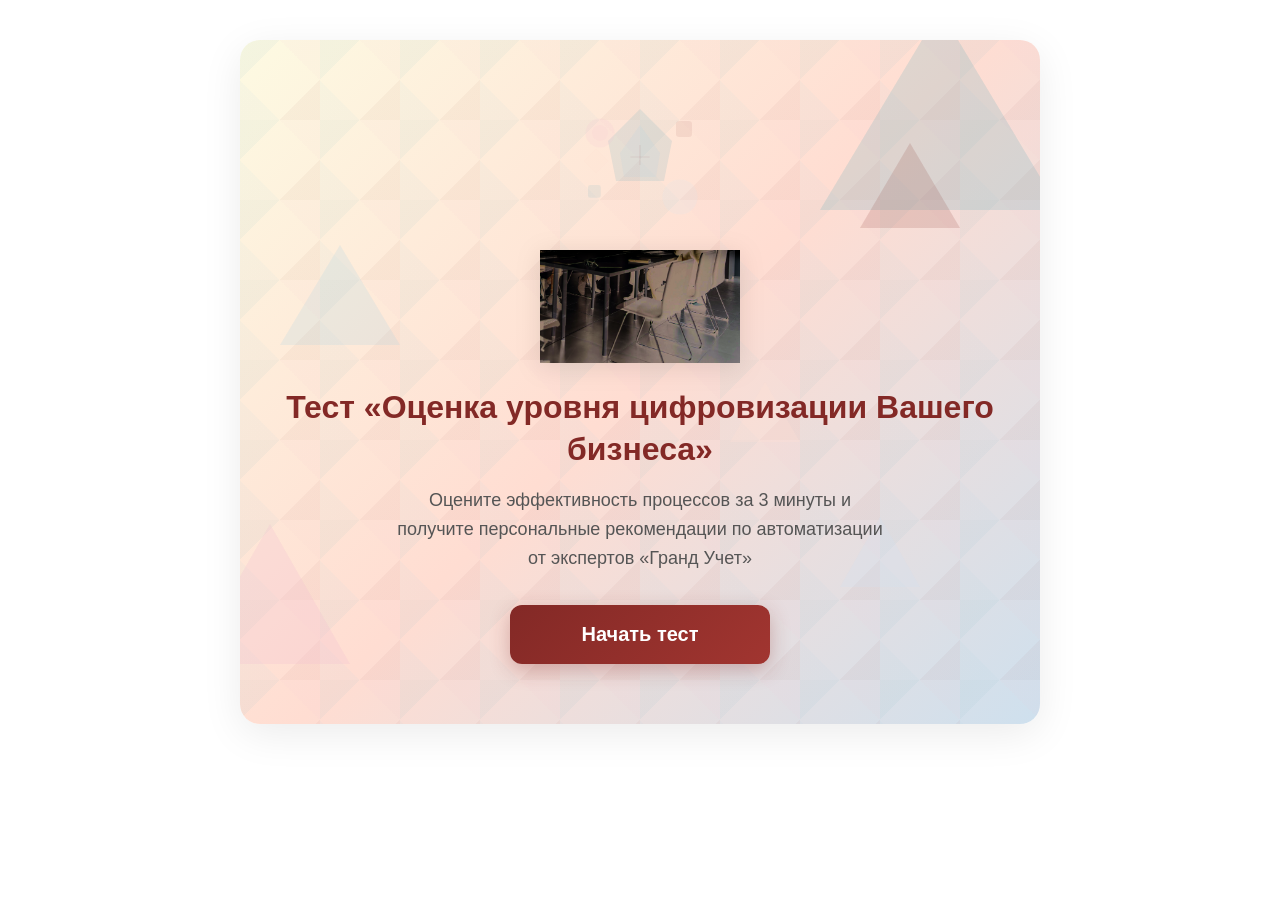
==== commit 6f577c5d: "Upload index.html" ====
--- a/index.html
+++ b/index.html
@@ -1,289 +1,2721 @@
-<!DOCTYPE html>
-<html lang="ru">
-<head>
-<meta charset="UTF-8">
-<meta name="viewport" content="width=device-width, initial-scale=1.0">
-<title>Гранд Учет — Бухгалтерские услуги</title>
-<link rel="icon" href="assets/favicon.ico">
-<style>
-*, *::before, *::after { box-sizing: border-box; margin: 0; padding: 0; }
-html { scroll-behavior: smooth; }
-body { font-family: -apple-system, BlinkMacSystemFont, 'Segoe UI', Arial, sans-serif; font-size: 16px; line-height: 1.6; color: #333; background: #fff; }
-
-/* ШАПКА */
-.site-header {
-    position: fixed; top: 0; left: 0; right: 0; z-index: 1000;
-    background: #fff; border-bottom: 1px solid #eee;
-    padding: 0 24px; height: 64px;
-    display: flex; align-items: center; justify-content: space-between;
-}
-.site-logo { font-size: 22px; font-weight: 700; color: #832926; text-decoration: none; }
-.site-logo span { color: #60A9B9; }
-.site-nav { display: flex; gap: 24px; }
-.site-nav a { color: #555; text-decoration: none; font-size: 14px; font-weight: 500; transition: color 0.2s; }
-.site-nav a:hover, .site-nav a.active { color: #832926; }
-
-/* ========== БРЕНДОВАЯ АНИМАЦИЯ ========== */
-@keyframes tri-flow-1 {
-    0% { transform: rotate(15deg) translate(0, 0); opacity: 0.4; }
-    25% { transform: rotate(5deg) translate(-40px, 30px); opacity: 0.8; }
-    50% { transform: rotate(-10deg) translate(-80px, -20px); opacity: 0.3; }
-    75% { transform: rotate(10deg) translate(-20px, 50px); opacity: 0.7; }
-    100% { transform: rotate(15deg) translate(0, 0); opacity: 0.4; }
-}
-@keyframes tri-flow-2 {
-    0% { transform: rotate(-20deg) translate(0, 0); opacity: 0.5; }
-    25% { transform: rotate(-5deg) translate(50px, -30px); opacity: 0.9; }
-    50% { transform: rotate(15deg) translate(90px, 20px); opacity: 0.4; }
-    75% { transform: rotate(-10deg) translate(30px, -40px); opacity: 0.8; }
-    100% { transform: rotate(-20deg) translate(0, 0); opacity: 0.5; }
-}
-@keyframes tri-flow-3 {
-    0% { transform: rotate(45deg) translate(0, 0); opacity: 0.3; }
-    33% { transform: rotate(30deg) translate(30px, -40px); opacity: 0.7; }
-    66% { transform: rotate(60deg) translate(-30px, 20px); opacity: 0.5; }
-    100% { transform: rotate(45deg) translate(0, 0); opacity: 0.3; }
-}
-.hero-triangle {
-    position: absolute;
-    pointer-events: none;
-    z-index: 0;
-}
-.hero-triangle-1 {
-    top: -30px; right: -20px;
-    width: 0; height: 0;
-    border-left: 120px solid transparent;
-    border-right: 120px solid transparent;
-    border-bottom: 200px solid rgba(96, 169, 185, 0.2);
-    animation: tri-flow-1 20s ease-in-out infinite;
-}
-.hero-triangle-2 {
-    bottom: 60px; left: -50px;
-    width: 0; height: 0;
-    border-left: 80px solid transparent;
-    border-right: 80px solid transparent;
-    border-bottom: 140px solid rgba(239, 187, 207, 0.25);
-    animation: tri-flow-2 25s ease-in-out infinite;
-}
-.hero-triangle-3 {
-    top: 30%; left: 5%;
-    width: 0; height: 0;
-    border-left: 60px solid transparent;
-    border-right: 60px solid transparent;
-    border-bottom: 100px solid rgba(155, 205, 224, 0.18);
-    animation: tri-flow-3 22s ease-in-out infinite 3s;
-}
-.hero-triangle-4 {
-    top: 15%; right: 10%;
-    width: 0; height: 0;
-    border-left: 50px solid transparent;
-    border-right: 50px solid transparent;
-    border-bottom: 85px solid rgba(131, 41, 38, 0.15);
-    animation: tri-flow-1 18s ease-in-out infinite 1s;
-}
-.hero-triangle-5 {
-    bottom: 20%; right: 15%;
-    width: 0; height: 0;
-    border-left: 40px solid transparent;
-    border-right: 40px solid transparent;
-    border-bottom: 70px solid rgba(206, 224, 238, 0.25);
-    animation: tri-flow-2 28s ease-in-out infinite 5s;
-}
-.hero-triangle-6 {
-    top: 50%; right: 30%;
-    width: 0; height: 0;
-    border-left: 35px solid transparent;
-    border-right: 35px solid transparent;
-    border-bottom: 60px solid rgba(255, 221, 210, 0.25);
-    animation: tri-flow-3 16s ease-in-out infinite 2s;
-}
-
-/* HERO */
-.hero {
-    margin-top: 64px; min-height: 100vh;
-    display: flex; flex-direction: column; align-items: center; justify-content: center;
-    background: linear-gradient(135deg, #FDFAE2 0%, #FFDDD2 50%, #CEE0EE 100%);
-    padding: 80px 24px 60px;
-    text-align: center;
-    position: relative; overflow: hidden;
-}
-.hero::before {
-    content: ''; position: absolute; inset: 0;
-    background: repeating-linear-gradient(45deg, transparent, transparent 40px, rgba(96,169,185,0.04) 40px, rgba(96,169,185,0.04) 41px);
-}
-.hero-content { position: relative; z-index: 1; max-width: 800px; }
-.hero h1 { font-size: 42px; font-weight: 700; color: #832926; margin-bottom: 12px; line-height: 1.15; }
-.hero p { font-size: 18px; color: #555; margin-bottom: 20px; }
-
-/* ПРЕИМУЩЕСТВА НА СТАРТОВОЙ */
-.hero-benefits {
-    display: flex;
-    gap: 20px;
-    max-width: 800px;
-    margin: 28px auto 36px;
-    position: relative; z-index: 1;
-}
-.hero-benefit {
-    flex: 1;
-    background: rgba(255,255,255,0.7);
-    backdrop-filter: blur(8px);
-    -webkit-backdrop-filter: blur(8px);
-    border: 1px solid rgba(96,169,185,0.2);
-    border-radius: 16px;
-    padding: 20px 16px;
-    text-align: center;
-    transition: transform 0.3s, box-shadow 0.3s;
-}
-.hero-benefit:hover {
-    transform: translateY(-4px);
-    box-shadow: 0 12px 32px rgba(131,41,38,0.08);
-}
-.hero-benefit-icon {
-    width: 48px; height: 48px;
-    border-radius: 50%;
-    display: inline-flex; align-items: center; justify-content: center;
-    font-size: 22px;
-    margin-bottom: 10px;
-}
-.hero-benefit:nth-child(1) .hero-benefit-icon { background: rgba(96,169,185,0.15); }
-.hero-benefit:nth-child(2) .hero-benefit-icon { background: rgba(131,41,38,0.1); }
-.hero-benefit:nth-child(3) .hero-benefit-icon { background: rgba(155,205,224,0.2); }
-.hero-benefit h3 { font-size: 15px; font-weight: 600; color: #333; margin-bottom: 4px; }
-.hero-benefit p { font-size: 13px; color: #666; margin: 0; line-height: 1.4; }
-
-.hero-btn {
-    display: inline-flex; align-items: center; gap: 8px;
-    padding: 16px 40px; min-height: 56px;
-    font-size: 16px; font-weight: 700; color: #fff;
-    background: linear-gradient(135deg, #832926 0%, #a13530 100%);
-    border: none; border-radius: 12px; cursor: pointer;
-    box-shadow: 0 6px 20px rgba(131,41,38,0.3);
-    transition: transform 0.2s, box-shadow 0.2s;
-    text-decoration: none;
-    position: relative; z-index: 1;
-}
-.hero-btn:hover { transform: translateY(-2px); box-shadow: 0 10px 30px rgba(131,41,38,0.4); }
-
-@media (max-width: 768px) {
-    .hero h1 { font-size: 28px; }
-    .hero p { font-size: 16px; }
-    .hero { min-height: auto; padding: 100px 20px 60px; }
-    .hero-benefits { flex-direction: column; gap: 12px; }
-    .hero-benefit { padding: 16px; }
-}
-.hero h1 { font-size: 42px; font-weight: 700; color: #832926; margin-bottom: 16px; line-height: 1.2; }
-.hero p { font-size: 18px; color: #555; margin-bottom: 32px; }
-.hero-btn {
-    display: inline-flex; align-items: center; gap: 8px;
-    padding: 16px 40px; min-height: 56px;
-    font-size: 16px; font-weight: 700; color: #fff;
-    background: linear-gradient(135deg, #832926 0%, #a13530 100%);
-    border: none; border-radius: 12px; cursor: pointer;
-    box-shadow: 0 6px 20px rgba(131,41,38,0.3);
-    transition: transform 0.2s, box-shadow 0.2s;
-    text-decoration: none;
-}
-.hero-btn:hover { transform: translateY(-2px); box-shadow: 0 10px 30px rgba(131,41,38,0.4); }
-
-/* УСЛУГИ */
-
-
-/* КВИЗ */
-.quiz-section { background: #fff; padding: 0; }
-
-/* ФУТЕР */
-.site-footer { padding: 48px 24px; background: #333; color: #ccc; text-align: center; font-size: 14px; }
-.site-footer a { color: #60A9B9; text-decoration: none; }
-.site-footer a:hover { text-decoration: underline; }
-
-@media (max-width: 768px) {
-    .hero h1 { font-size: 28px; }
-    .hero p { font-size: 16px; }
-    .hero { min-height: 60vh; padding: 40px 20px; }
-    .site-nav { gap: 12px; }
-    .site-nav a { font-size: 12px; }
-
-}
-</style>
-</head>
-<body>
-
-<!-- ШАПКА -->
-<header class="site-header">
-    <a href="#" class="site-logo"><img src="assets/logo-granduchet.png" alt="Гранд Учет" style="height:36px;width:auto;"></a>
-    <nav class="site-nav">
-        <a href="#">Главная</a>
-        <a href="#">Услуги</a>
-        <a href="#">О нас</a>
-        <a href="#">Контакты</a>
-    </nav>
-</header>
-
-<!-- 1-й ЭКРАН: HERO -->
-<section class="hero">
-    <!-- Брендовые треугольники с анимацией -->
-    <div class="hero-triangle hero-triangle-1"></div>
-    <div class="hero-triangle hero-triangle-2"></div>
-    <div class="hero-triangle hero-triangle-3"></div>
-    <div class="hero-triangle hero-triangle-4"></div>
-    <div class="hero-triangle hero-triangle-5"></div>
-    <div class="hero-triangle hero-triangle-6"></div>
-
-    <div class="hero-content">
-        <h1>Бухгалтерские услуги<br>для вашего бизнеса</h1>
-        <p>Полный спектр бухгалтерского сопровождения: от постановки учёта до налогового планирования. 20 лет безупречной работы.</p>
-
-        <div class="hero-benefits">
-            <div class="hero-benefit">
-                <div class="hero-benefit-icon">📊</div>
-                <h3>Бухгалтерский учёт</h3>
-                <p>Полное ведение с использованием современных технологий</p>
-            </div>
-            <div class="hero-benefit">
-                <div class="hero-benefit-icon">📋</div>
-                <h3>Налоговое планирование</h3>
-                <p>Оптимизация нагрузки и минимизация рисков</p>
-            </div>
-            <div class="hero-benefit">
-                <div class="hero-benefit-icon">🔄</div>
-                <h3>Автоматизация</h3>
-                <p>Внедрение цифровых решений для повышения эффективности</p>
-            </div>
-        </div>
-
-        <a href="#quiz-section" class="hero-btn">Оценить цифровизацию →</a>
-    </div>
-</section>
-
-<!-- 2-й ЭКРАН: КВИЗ -->
-<section id="quiz-section" class="quiz-section">
-    <iframe src="index.html" style="width:100%;border:none;min-height:100vh;" id="quiz-frame"></iframe>
-</section>
-
-<!-- ФУТЕР -->
-<footer class="site-footer">
-    <p>© 2026 <a href="#">Гранд Учет</a> — профессиональные бухгалтерские услуги</p>
-    <p style="margin-top:8px;color:#999;font-size:13px;">Демо-версия для ознакомления · Опросник «Оценка уровня цифровизации»</p>
-</footer>
-
-<!-- Автоподстройка высоты iframe -->
-<script>
-(function() {
-    var frame = document.getElementById('quiz-frame');
-    if (!frame) return;
-    function resize() {
-        try {
-            var doc = frame.contentDocument || frame.contentWindow.document;
-            var h = doc.documentElement.scrollHeight || doc.body.scrollHeight;
-            frame.style.minHeight = Math.max(h, 600) + 'px';
-        } catch(e) {}
-    }
-    frame.onload = resize;
-    window.addEventListener('resize', resize);
-    // Повтор через 1с и 3с (для динамической высоты квиза)
-    setTimeout(resize, 1000);
-    setTimeout(resize, 3000);
-})();
-</script>
-</body>
-</html>
+<!DOCTYPE html>
+<html lang="ru">
+<head>
+<meta charset="UTF-8">
+<meta name="viewport" content="width=device-width, initial-scale=1.0">
+<title>Test</title>
+<style>
+/* ========================================
+   Квиз «Оценка уровня цифровизации бизнеса»
+   granduchet.ru
+   Mobile-First | CSS v1.0
+   ======================================== */
+
+/* --- Reset & Base --- */
+*, *::before, *::after {
+    box-sizing: border-box;
+    margin: 0;
+    padding: 0;
+}
+
+html {
+    scroll-behavior: smooth;
+    -webkit-text-size-adjust: 100%;
+}
+
+body {
+    font-family: 'Panton', Arial, sans-serif;
+    font-size: 16px;
+    line-height: 1.5;
+    color: #333;
+    background: #fff;
+    -webkit-font-smoothing: antialiased;
+    -moz-osx-font-smoothing: grayscale;
+}
+
+/* --- Quiz Container --- */
+.granduchet-quiz {
+    max-width: 800px;
+    margin: 0 auto;
+    padding: 0;
+    position: relative;
+    overflow: hidden;
+    background: #fff;
+    min-height: 100vh;
+    min-height: 100dvh;
+}
+
+/* --- Font Loading --- */
+@font-face {
+    font-family: 'Panton';
+    src: url('https://granduchet.ru/wp-content/themes/granduchet/fonts/Panton-Regular.woff2') format('woff2'),
+         url('https://granduchet.ru/wp-content/themes/granduchet/fonts/Panton-Regular.woff') format('woff');
+    font-weight: 400;
+    font-style: normal;
+    font-display: swap;
+}
+
+@font-face {
+    font-family: 'Panton';
+    src: url('https://granduchet.ru/wp-content/themes/granduchet/fonts/Panton-Bold.woff2') format('woff2'),
+         url('https://granduchet.ru/wp-content/themes/granduchet/fonts/Panton-Bold.woff') format('woff');
+    font-weight: 700;
+    font-style: normal;
+    font-display: swap;
+}
+
+@font-face {
+    font-family: 'Panton';
+    src: url('https://granduchet.ru/wp-content/themes/granduchet/fonts/Panton-SemiBold.woff2') format('woff2'),
+         url('https://granduchet.ru/wp-content/themes/granduchet/fonts/Panton-SemiBold.woff') format('woff');
+    font-weight: 600;
+    font-style: normal;
+    font-display: swap;
+}
+
+/* --- Landing Screen --- */
+.quiz-landing {
+    display: flex;
+    flex-direction: column;
+    align-items: center;
+    justify-content: center;
+    min-height: 100vh;
+    min-height: 100dvh;
+    padding: 40px 20px;
+    background: linear-gradient(135deg, #FDFAE2 0%, #FFDDD2 50%, #CEE0EE 100%);
+    position: relative;
+    overflow: hidden;
+}
+
+.quiz-landing::before {
+    content: '';
+    position: absolute;
+    top: 0;
+    left: 0;
+    width: 100%;
+    height: 100%;
+    pointer-events: none;
+    z-index: 0;
+    background-image: 
+        linear-gradient(135deg, rgba(96,169,185,0.06) 25%, transparent 25%),
+        linear-gradient(225deg, rgba(239,187,207,0.06) 25%, transparent 25%),
+        linear-gradient(315deg, rgba(131,41,38,0.04) 25%, transparent 25%),
+        linear-gradient(45deg, rgba(155,205,224,0.06) 25%, transparent 25%);
+    background-size: 80px 80px;
+    animation: pattern-drift 30s linear infinite;
+}
+
+/* Треугольный паттерн */
+.quiz-landing-triangle {
+    position: absolute;
+    pointer-events: none;
+    z-index: 0;
+}
+
+.quiz-landing-triangle-1 {
+    top: -30px;
+    right: -20px;
+    width: 0;
+    height: 0;
+    border-left: 120px solid transparent;
+    border-right: 120px solid transparent;
+    border-bottom: 200px solid rgba(96, 169, 185, 0.2);
+    animation: tri-flow-1 20s ease-in-out infinite;
+}
+
+.quiz-landing-triangle-2 {
+    bottom: 60px;
+    left: -50px;
+    width: 0;
+    height: 0;
+    border-left: 80px solid transparent;
+    border-right: 80px solid transparent;
+    border-bottom: 140px solid rgba(239, 187, 207, 0.25);
+    animation: tri-flow-2 25s ease-in-out infinite;
+}
+
+.quiz-landing-triangle-3 {
+    top: 30%;
+    left: 5%;
+    width: 0;
+    height: 0;
+    border-left: 60px solid transparent;
+    border-right: 60px solid transparent;
+    border-bottom: 100px solid rgba(155, 205, 224, 0.18);
+    animation: tri-flow-3 22s ease-in-out infinite 3s;
+}
+
+.quiz-landing-triangle-4 {
+    top: 15%;
+    right: 10%;
+    width: 0;
+    height: 0;
+    border-left: 50px solid transparent;
+    border-right: 50px solid transparent;
+    border-bottom: 85px solid rgba(131, 41, 38, 0.15);
+    animation: tri-flow-1 18s ease-in-out infinite 1s;
+}
+
+.quiz-landing-triangle-5 {
+    bottom: 20%;
+    right: 15%;
+    width: 0;
+    height: 0;
+    border-left: 40px solid transparent;
+    border-right: 40px solid transparent;
+    border-bottom: 70px solid rgba(206, 224, 238, 0.25);
+    animation: tri-flow-2 28s ease-in-out infinite 5s;
+}
+
+.quiz-landing-triangle-6 {
+    top: 50%;
+    right: 30%;
+    width: 0;
+    height: 0;
+    border-left: 35px solid transparent;
+    border-right: 35px solid transparent;
+    border-bottom: 60px solid rgba(255, 221, 210, 0.25);
+    animation: tri-flow-3 16s ease-in-out infinite 2s;
+}
+
+@keyframes tri-flow-1 {
+    0% { transform: rotate(15deg) translate(0, 0); opacity: 0.4; }
+    25% { transform: rotate(5deg) translate(-40px, 30px); opacity: 0.8; }
+    50% { transform: rotate(-10deg) translate(-80px, -20px); opacity: 0.3; }
+    75% { transform: rotate(10deg) translate(-20px, 50px); opacity: 0.7; }
+    100% { transform: rotate(15deg) translate(0, 0); opacity: 0.4; }
+}
+
+@keyframes tri-flow-2 {
+    0% { transform: rotate(-20deg) translate(0, 0); opacity: 0.5; }
+    25% { transform: rotate(-5deg) translate(50px, -30px); opacity: 0.9; }
+    50% { transform: rotate(15deg) translate(90px, 20px); opacity: 0.4; }
+    75% { transform: rotate(-10deg) translate(30px, -40px); opacity: 0.8; }
+    100% { transform: rotate(-20deg) translate(0, 0); opacity: 0.5; }
+}
+
+@keyframes tri-flow-3 {
+    0% { transform: rotate(45deg) translate(0, 0); opacity: 0.3; }
+    33% { transform: rotate(30deg) translate(30px, -40px); opacity: 0.7; }
+    66% { transform: rotate(60deg) translate(-30px, 20px); opacity: 0.5; }
+    100% { transform: rotate(45deg) translate(0, 0); opacity: 0.3; }
+}
+
+@keyframes pattern-drift {
+    0% { transform: rotate(0deg); }
+    100% { transform: rotate(360deg); }
+}
+
+.quiz-landing-illustration {
+    width: 160px;
+    height: 130px;
+    margin-bottom: 20px;
+    position: relative;
+    z-index: 1;
+}
+
+.quiz-landing-logo {
+    max-width: 200px;
+    height: auto;
+    margin-bottom: 24px;
+    position: relative;
+    z-index: 1;
+    filter: drop-shadow(0 4px 12px rgba(0,0,0,0.1));
+}
+
+.quiz-landing h1 {
+    font-size: 24px;
+    font-weight: 700;
+    color: #832926;
+    text-align: center;
+    margin-bottom: 16px;
+    position: relative;
+    z-index: 1;
+    line-height: 1.3;
+}
+
+.quiz-landing p {
+    font-size: 16px;
+    color: #555;
+    text-align: center;
+    max-width: 500px;
+    margin-bottom: 32px;
+    position: relative;
+    z-index: 1;
+    line-height: 1.6;
+}
+
+.quiz-btn-start {
+    display: inline-flex;
+    align-items: center;
+    justify-content: center;
+    padding: 16px 40px;
+    min-height: 56px;
+    min-width: 220px;
+    font-family: 'Panton', Arial, sans-serif;
+    font-size: 18px;
+    font-weight: 700;
+    color: #fff;
+    background: linear-gradient(135deg, #832926 0%, #a13530 100%);
+    border: none;
+    border-radius: 12px;
+    cursor: pointer;
+    transition: transform 0.2s, box-shadow 0.2s;
+    position: relative;
+    z-index: 1;
+    box-shadow: 0 6px 20px rgba(131,41,38,0.3);
+    text-decoration: none;
+}
+
+.quiz-btn-start:hover {
+    transform: translateY(-2px);
+    box-shadow: 0 10px 30px rgba(131,41,38,0.4);
+}
+
+.quiz-btn-start:active {
+    transform: translateY(0);
+}
+
+.quiz-btn-start:focus-visible {
+    outline: 3px solid #832926;
+    outline-offset: 3px;
+}
+
+
+
+/* --- Quiz Screens (Blocks) --- */
+.quiz-screen {
+    display: none;
+    padding: 24px 20px 100px;
+    min-height: calc(100vh - 56px);
+    min-height: calc(100dvh - 56px);
+    box-sizing: border-box;
+    position: relative;
+}
+
+.quiz-question:only-child {
+    max-height: calc(100vh - 180px);
+    max-height: calc(100dvh - 180px);
+    overflow-y: auto;
+}
+
+.quiz-screen.active {
+    display: flex;
+    flex-direction: column;
+    justify-content: flex-start;
+    padding-top: 24px;
+}
+
+.quiz-screen.slide-left {
+    animation: slideLeft 0.3s ease forwards;
+}
+
+.quiz-screen.slide-right {
+    animation: slideRight 0.3s ease forwards;
+}
+
+@keyframes fadeSlideIn {
+    from {
+        opacity: 0;
+        transform: translateX(30px);
+    }
+    to {
+        opacity: 1;
+        transform: translateX(0);
+    }
+}
+
+@keyframes fadeSlideOut {
+    from {
+        opacity: 1;
+        transform: translateX(0);
+    }
+    to {
+        opacity: 0;
+        transform: translateX(-30px);
+    }
+}
+
+@keyframes slideLeft {
+    from {
+        opacity: 1;
+        transform: translateX(0);
+    }
+    to {
+        opacity: 0;
+        transform: translateX(-30px);
+    }
+}
+
+@keyframes slideRight {
+    from {
+        opacity: 1;
+        transform: translateX(0);
+    }
+    to {
+        opacity: 0;
+        transform: translateX(30px);
+    }
+}
+
+/* --- Block Header --- */
+.quiz-block-header {
+    margin-bottom: 24px;
+    padding-bottom: 16px;
+    border-bottom: 2px solid #CEE0EE;
+}
+
+.quiz-block-number {
+    font-size: 13px;
+    font-weight: 600;
+    color: #60A9B9;
+    text-transform: uppercase;
+    letter-spacing: 1px;
+    margin-bottom: 6px;
+}
+
+.quiz-block-title {
+    font-size: 20px;
+    font-weight: 700;
+    color: #832926;
+    line-height: 1.3;
+}
+
+/* --- Info Banner (SEO Tips) --- */
+.quiz-info-banner {
+    display: flex;
+    align-items: flex-start;
+    gap: 12px;
+    padding: 14px 16px;
+    margin-bottom: 20px;
+    background: #FDFAE2;
+    border-left: 4px solid #832926;
+    border-radius: 0 8px 8px 0;
+    font-size: 14px;
+    color: #555;
+    line-height: 1.5;
+    position: relative;
+    animation: bannerSlide 0.4s ease;
+}
+
+@keyframes bannerSlide {
+    from {
+        opacity: 0;
+        transform: translateY(-10px);
+    }
+    to {
+        opacity: 1;
+        transform: translateY(0);
+    }
+}
+
+.quiz-info-banner-icon {
+    flex-shrink: 0;
+    width: 24px;
+    height: 24px;
+    display: flex;
+    align-items: center;
+    justify-content: center;
+    background: #832926;
+    color: #fff;
+    border-radius: 50%;
+    font-size: 14px;
+    font-weight: 700;
+    margin-top: 1px;
+}
+
+.quiz-info-banner-close {
+    flex-shrink: 0;
+    width: 28px;
+    height: 28px;
+    display: flex;
+    align-items: center;
+    justify-content: center;
+    background: none;
+    border: none;
+    cursor: pointer;
+    font-size: 18px;
+    color: #999;
+    transition: color 0.2s;
+    margin-left: auto;
+    position: absolute;
+    top: 10px;
+    right: 10px;
+    min-width: 28px;
+    min-height: 28px;
+}
+
+.quiz-info-banner-close:hover {
+    color: #832926;
+}
+
+.quiz-info-banner-text {
+    flex: 1;
+    padding-right: 28px;
+}
+
+/* --- Questions --- */
+.quiz-questions {
+    display: flex;
+    flex-direction: column;
+    gap: 20px;
+}
+
+.quiz-question {
+    background: #fff;
+    border: 1px solid #E8E8E8;
+    border-radius: 12px;
+    padding: 20px;
+    transition: border-color 0.2s, box-shadow 0.2s;
+}
+
+.quiz-question.answered {
+    border-color: #60A9B9;
+    background: #f8fcfe;
+}
+
+.quiz-question-text {
+    font-size: 16px;
+    font-weight: 600;
+    color: #333;
+    margin-bottom: 14px;
+    line-height: 1.4;
+}
+
+/* --- Options (Radio Buttons) --- */
+.quiz-options {
+    display: flex;
+    flex-direction: column;
+    gap: 8px;
+}
+
+.quiz-option {
+    display: flex;
+    align-items: center;
+    gap: 12px;
+    padding: 12px 16px;
+    border: 1px solid #E0E0E0;
+    border-radius: 10px;
+    cursor: pointer;
+    transition: all 0.2s;
+    font-size: 15px;
+    color: #444;
+    user-select: none;
+    -webkit-tap-highlight-color: transparent;
+}
+
+.quiz-option:hover {
+    border-color: #9BCDE0;
+    background: #f0f7fb;
+}
+
+.quiz-option.selected {
+    border-color: #832926;
+    background: #FDFAE2;
+    color: #333;
+    font-weight: 600;
+}
+
+.quiz-option input[type="radio"] {
+    display: none;
+}
+
+.quiz-option-radio {
+    width: 22px;
+    height: 22px;
+    border: 2px solid #C0C0C0;
+    border-radius: 50%;
+    flex-shrink: 0;
+    position: relative;
+    transition: all 0.2s;
+}
+
+.quiz-option.selected .quiz-option-radio {
+    border-color: #832926;
+    background: #832926;
+}
+
+.quiz-option.selected .quiz-option-radio::after {
+    content: '';
+    position: absolute;
+    top: 50%;
+    left: 50%;
+    transform: translate(-50%, -50%);
+    width: 10px;
+    height: 10px;
+    background: #fff;
+    border-radius: 50%;
+}
+
+.quiz-option-text {
+    flex: 1;
+}
+
+/* --- Progress Indicator per block --- */
+.quiz-block-progress {
+    text-align: center;
+    font-size: 13px;
+    color: #999;
+    margin-top: 24px;
+    padding-top: 16px;
+    border-top: 1px solid #E8E8E8;
+    transition: all 0.3s ease;
+}
+
+/* --- Блок завершён — деловой стиль --- */
+.quiz-block-progress.complete {
+    position: absolute;
+    top: 50%;
+    left: 0;
+    right: 0;
+    transform: translateY(-50%);
+    border: none;
+    padding: 0;
+    margin: 0;
+}
+
+.quiz-block-progress.complete .quiz-q-progress-text {
+    font-size: 18px;
+    font-weight: 700;
+    color: #832926;
+    letter-spacing: 0.5px;
+    animation: fadeSlideIn 400ms ease forwards;
+}
+
+/* --- Navigation --- */
+.quiz-navigation {
+    position: fixed;
+    bottom: 0;
+    left: 0;
+    right: 0;
+    z-index: 99;
+    background: #fff;
+    border-top: 1px solid #E8E8E8;
+    padding: 12px 20px;
+    padding-bottom: max(12px, env(safe-area-inset-bottom));
+    display: flex;
+    gap: 10px;
+    box-shadow: 0 -2px 12px rgba(0,0,0,0.06);
+}
+
+.quiz-nav-back {
+    flex: 0 0 auto;
+    min-width: 48px;
+    min-height: 48px;
+    padding: 12px 16px;
+    background: #fff;
+    border: 2px solid #ddd;
+    border-radius: 10px;
+    cursor: pointer;
+    font-family: 'Panton', Arial, sans-serif;
+    font-size: 15px;
+    font-weight: 600;
+    color: #666;
+    transition: all 0.2s;
+    display: flex;
+    align-items: center;
+    justify-content: center;
+    gap: 6px;
+}
+
+.quiz-nav-back:hover {
+    border-color: #832926;
+    color: #832926;
+}
+
+.quiz-nav-back:active {
+    transform: scale(0.97);
+}
+
+.quiz-nav-back:disabled {
+    opacity: 0.3;
+    cursor: not-allowed;
+    border-color: #ddd;
+    color: #bbb;
+}
+
+.quiz-nav-back:focus-visible {
+    outline: 3px solid #832926;
+    outline-offset: 2px;
+}
+
+.quiz-nav-next {
+    flex: 1;
+    min-height: 48px;
+    padding: 12px 24px;
+    background: linear-gradient(135deg, #832926 0%, #a13530 100%);
+    border: none;
+    border-radius: 10px;
+    cursor: pointer;
+    font-family: 'Panton', Arial, sans-serif;
+    font-size: 16px;
+    font-weight: 700;
+    color: #fff;
+    transition: all 0.2s;
+    box-shadow: 0 4px 12px rgba(131,41,38,0.2);
+    display: flex;
+    align-items: center;
+    justify-content: center;
+    gap: 8px;
+}
+
+.quiz-nav-next:hover:not(:disabled) {
+    transform: translateY(-1px);
+    box-shadow: 0 6px 16px rgba(131,41,38,0.3);
+}
+
+.quiz-nav-next:active:not(:disabled) {
+    transform: translateY(0);
+}
+
+.quiz-nav-next:disabled {
+    background: #D0D0D0;
+    cursor: not-allowed;
+    box-shadow: none;
+    color: #999;
+}
+
+.quiz-nav-next:focus-visible {
+    outline: 3px solid #832926;
+    outline-offset: 2px;
+}
+
+/* --- Final Screen (Form) --- */
+.quiz-final-screen {
+    display: none;
+    padding: 24px 20px 120px;
+    min-height: 100vh;
+    min-height: 100dvh;
+}
+
+.quiz-final-screen.active {
+    display: block;
+    animation: fadeSlideIn 0.3s ease forwards;
+}
+
+.quiz-final-header {
+    text-align: center;
+    margin-bottom: 28px;
+}
+
+.quiz-final-header h2 {
+    font-size: 22px;
+    font-weight: 700;
+    color: #832926;
+    margin-bottom: 10px;
+    line-height: 1.3;
+}
+
+.quiz-final-header p {
+    font-size: 16px;
+    color: #666;
+    line-height: 1.5;
+}
+
+.quiz-final-form {
+    max-width: 480px;
+    margin: 0 auto;
+}
+
+.quiz-form-group {
+    margin-bottom: 16px;
+}
+
+.quiz-form-label {
+    display: block;
+    font-size: 14px;
+    font-weight: 600;
+    color: #555;
+    margin-bottom: 6px;
+}
+
+.quiz-form-label .required {
+    color: #832926;
+}
+
+.quiz-form-input {
+    width: 100%;
+    padding: 14px 16px;
+    font-family: 'Panton', Arial, sans-serif;
+    font-size: 16px;
+    border: 2px solid #E0E0E0;
+    border-radius: 10px;
+    color: #333;
+    background: #fff;
+    transition: border-color 0.2s, box-shadow 0.2s;
+    outline: none;
+    -webkit-appearance: none;
+    appearance: none;
+}
+
+.quiz-form-input:focus {
+    border-color: #832926;
+    box-shadow: 0 0 0 3px rgba(131,41,38,0.1);
+}
+
+.quiz-form-input.error {
+    border-color: #d32f2f;
+    background: #fff5f5;
+}
+
+.quiz-form-input::placeholder {
+    color: #aaa;
+}
+
+.quiz-form-error {
+    font-size: 13px;
+    color: #d32f2f;
+    margin-top: 4px;
+    display: none;
+}
+
+.quiz-form-error.visible {
+    display: block;
+}
+
+/* --- Checkbox fields --- */
+.quiz-form-checkbox-group {
+    margin-bottom: 16px;
+}
+
+.quiz-form-checkbox {
+    display: flex;
+    align-items: flex-start;
+    gap: 10px;
+    cursor: pointer;
+    padding: 10px 0;
+    -webkit-tap-highlight-color: transparent;
+}
+
+.quiz-form-checkbox input[type="checkbox"] {
+    display: none;
+}
+
+.quiz-checkbox-box {
+    width: 22px;
+    height: 22px;
+    border: 2px solid #C0C0C0;
+    border-radius: 4px;
+    flex-shrink: 0;
+    margin-top: 2px;
+    position: relative;
+    transition: all 0.2s;
+}
+
+.quiz-form-checkbox input:checked + .quiz-checkbox-box {
+    border-color: #832926;
+    background: #832926;
+}
+
+.quiz-form-checkbox input:checked + .quiz-checkbox-box::after {
+    content: '';
+    position: absolute;
+    top: 2px;
+    left: 6px;
+    width: 6px;
+    height: 11px;
+    border: solid #fff;
+    border-width: 0 2px 2px 0;
+    transform: rotate(45deg);
+}
+
+.quiz-checkbox-text {
+    flex: 1;
+    font-size: 14px;
+    color: #555;
+    line-height: 1.4;
+}
+
+.quiz-checkbox-text a {
+    color: #832926;
+    text-decoration: underline;
+}
+
+/* --- Final Buttons --- */
+.quiz-final-actions {
+    margin-top: 28px;
+    display: flex;
+    flex-direction: column;
+    gap: 12px;
+}
+
+.quiz-btn-primary {
+    width: 100%;
+    min-height: 52px;
+    padding: 14px 24px;
+    font-family: 'Panton', Arial, sans-serif;
+    font-size: 16px;
+    font-weight: 700;
+    color: #fff;
+    background: linear-gradient(135deg, #832926 0%, #a13530 100%);
+    border: none;
+    border-radius: 12px;
+    cursor: pointer;
+    transition: transform 0.2s, box-shadow 0.2s;
+    box-shadow: 0 4px 16px rgba(131,41,38,0.25);
+    line-height: 1.3;
+}
+
+.quiz-btn-primary:hover:not(:disabled) {
+    transform: translateY(-1px);
+    box-shadow: 0 6px 20px rgba(131,41,38,0.35);
+}
+
+.quiz-btn-primary:active:not(:disabled) {
+    transform: translateY(0);
+}
+
+.quiz-btn-primary:disabled {
+    background: #D0D0D0;
+    cursor: not-allowed;
+    box-shadow: none;
+    color: #999;
+}
+
+.quiz-btn-primary:focus-visible {
+    outline: 3px solid #832926;
+    outline-offset: 2px;
+}
+
+.quiz-btn-secondary {
+    width: 100%;
+    min-height: 52px;
+    padding: 14px 24px;
+    font-family: 'Panton', Arial, sans-serif;
+    font-size: 16px;
+    font-weight: 600;
+    color: #832926;
+    background: #fff;
+    border: 2px solid #832926;
+    border-radius: 12px;
+    cursor: pointer;
+    transition: all 0.2s;
+}
+
+.quiz-btn-secondary:hover {
+    background: #FDFAE2;
+}
+
+.quiz-btn-secondary:active {
+    transform: scale(0.98);
+}
+
+.quiz-btn-secondary:focus-visible {
+    outline: 3px solid #832926;
+    outline-offset: 2px;
+}
+
+/* --- Thank You Screen --- */
+.quiz-thankyou {
+    display: none;
+    flex-direction: column;
+    align-items: center;
+    justify-content: center;
+    min-height: 100vh;
+    min-height: 100dvh;
+    padding: 40px 20px;
+    text-align: center;
+    background: linear-gradient(135deg, #FDFAE2 0%, #CEE0EE 100%);
+}
+
+.quiz-thankyou.active {
+    display: flex;
+    animation: fadeSlideIn 0.4s ease forwards;
+}
+
+.quiz-thankyou-icon {
+    width: 80px;
+    height: 80px;
+    background: #60A9B9;
+    border-radius: 50%;
+    display: flex;
+    align-items: center;
+    justify-content: center;
+    margin-bottom: 24px;
+    color: #fff;
+    font-size: 40px;
+}
+
+.quiz-thankyou h2 {
+    font-size: 24px;
+    font-weight: 700;
+    color: #832926;
+    margin-bottom: 14px;
+    line-height: 1.3;
+}
+
+.quiz-thankyou p {
+    font-size: 16px;
+    color: #555;
+    max-width: 480px;
+    line-height: 1.6;
+    margin-bottom: 8px;
+}
+
+.quiz-thankyou .small {
+    font-size: 14px;
+    color: #888;
+    margin-top: 20px;
+}
+
+/* --- Loading state --- */
+.quiz-loading {
+    display: inline-block;
+    width: 20px;
+    height: 20px;
+    border: 3px solid rgba(255,255,255,0.3);
+    border-top-color: #fff;
+    border-radius: 50%;
+    animation: spin 0.6s linear infinite;
+    margin-right: 8px;
+    vertical-align: middle;
+}
+
+@keyframes spin {
+    to { transform: rotate(360deg); }
+}
+
+/* --- Scroll hint for mobile swipe --- */
+.quiz-swipe-hint {
+    display: none;
+    text-align: center;
+    font-size: 13px;
+    color: #bbb;
+    margin-top: 12px;
+    animation: pulse 2s ease-in-out infinite;
+}
+
+@keyframes pulse {
+    0%, 100% { opacity: 0.4; }
+    50% { opacity: 1; }
+}
+
+.quiz-swipe-hint .arrow {
+    display: inline-block;
+    margin: 0 4px;
+}
+
+/* --- Lazy Loading Placeholder --- */
+.quiz-placeholder {
+    min-height: 200px;
+    display: flex;
+    align-items: center;
+    justify-content: center;
+    color: #aaa;
+    font-size: 15px;
+}
+
+/* --- Hidden SEO Block --- */
+.quiz-seo-text {
+    position: absolute;
+    left: -9999px;
+    top: auto;
+    width: 1px;
+    height: 1px;
+    overflow: hidden;
+}
+
+/* --- Responsive: Tablet+ (768px+) --- */
+@media (min-width: 768px) {
+    .quiz-landing {
+        padding: 60px 40px;
+        border-radius: 16px;
+        min-height: auto;
+    }
+
+    .quiz-landing-logo {
+        max-width: 340px;
+    }
+
+    .quiz-landing h1 {
+        font-size: 32px;
+    }
+
+    .quiz-landing p {
+        font-size: 18px;
+    }
+
+    .quiz-btn-start {
+        min-width: 260px;
+        padding: 18px 48px;
+        font-size: 20px;
+    }
+
+    .quiz-screen {
+        padding: 32px 40px 100px;
+    }
+
+    .quiz-block-title {
+        font-size: 24px;
+    }
+
+    .quiz-question {
+        padding: 24px;
+    }
+
+    .quiz-question-text {
+        font-size: 17px;
+    }
+
+    .quiz-option {
+        padding: 14px 20px;
+        font-size: 16px;
+    }
+
+    .quiz-navigation {
+        padding: 16px 40px;
+        gap: 16px;
+    }
+
+    .quiz-nav-back {
+        min-width: 140px;
+        padding: 14px 24px;
+    }
+
+    .quiz-nav-next {
+        font-size: 18px;
+        min-height: 52px;
+    }
+
+    .quiz-final-screen {
+        padding: 40px 40px 120px;
+    }
+
+    .quiz-final-header h2 {
+        font-size: 28px;
+    }
+
+    .quiz-btn-primary,
+    .quiz-btn-secondary {
+        min-height: 56px;
+        font-size: 17px;
+    }
+
+    .quiz-thankyou h2 {
+        font-size: 28px;
+    }
+
+    .quiz-swipe-hint {
+        display: none; /* no swipe hint on desktop */
+    }
+
+    /* Two-column layout for form buttons on desktop */
+    .quiz-final-actions {
+        flex-direction: row;
+    }
+
+    .quiz-final-actions .quiz-btn-primary,
+    .quiz-final-actions .quiz-btn-secondary {
+        flex: 1;
+    }
+
+    .quiz-info-banner {
+        font-size: 15px;
+        padding: 16px 20px;
+    }
+}
+
+/* --- Responsive: Desktop (1024px+) --- */
+@media (min-width: 1024px) {
+    .granduchet-quiz {
+        margin: 40px auto;
+        border-radius: 20px;
+        box-shadow: 0 10px 40px rgba(0,0,0,0.08);
+        min-height: auto;
+    }
+
+    .quiz-screen {
+        padding: 40px 48px 100px;
+    }
+
+    .quiz-navigation {
+        padding: 16px 48px;
+    }
+}
+
+/* --- Responsive: Small Mobile (max 360px) --- */
+@media (max-width: 360px) {
+    .quiz-landing h1 {
+        font-size: 20px;
+    }
+
+    .quiz-block-title {
+        font-size: 18px;
+    }
+
+    .quiz-question-text {
+        font-size: 15px;
+    }
+
+    .quiz-option {
+        font-size: 14px;
+        padding: 10px 12px;
+    }
+
+    .quiz-navigation {
+        padding: 10px 12px;
+    }
+}
+
+/* --- Reduced motion --- */
+@media (prefers-reduced-motion: reduce) {
+    *, *::before, *::after {
+        animation-duration: 0.01ms !important;
+        animation-iteration-count: 1 !important;
+        transition-duration: 0.01ms !important;
+    }
+}
+
+/* --- SEO-текст: визуально скрыт, доступен для индексации --- */
+.visually-hidden {
+    position: absolute;
+    width: 1px;
+    height: 1px;
+    padding: 0;
+    margin: -1px;
+    overflow: hidden;
+    clip: rect(0, 0, 0, 0);
+    white-space: nowrap;
+    border: 0;
+}
+
+</style>
+</head>
+<body>
+<!-- ========================================
+     Квиз «Оценка уровня цифровизации бизнеса»
+     granduchet.ru | HTML-каркас
+     Встраивается в PHP-шаблон WordPress
+     ======================================== -->
+
+<!-- КВИЗ-КОНТЕЙНЕР -->
+<div class="granduchet-quiz" itemscope itemtype="https://schema.org/Quiz">
+
+    <!-- СТАРТОВЫЙ ЭКРАН (ЛЕНДИНГ) -->
+    <div class="quiz-landing" style="display:flex;">
+        <!-- Треугольный паттерн бренда -->
+        <div class="quiz-landing-triangle quiz-landing-triangle-1"></div>
+        <div class="quiz-landing-triangle quiz-landing-triangle-2"></div>
+        <div class="quiz-landing-triangle quiz-landing-triangle-3"></div>
+        <div class="quiz-landing-triangle quiz-landing-triangle-4"></div>
+        <div class="quiz-landing-triangle quiz-landing-triangle-5"></div>
+        <div class="quiz-landing-triangle quiz-landing-triangle-6"></div>
+        <!-- Декоративная SVG-иллюстрация -->
+        <svg class="quiz-landing-illustration" viewBox="0 0 200 160" fill="none" xmlns="http://www.w3.org/2000/svg">
+            <path d="M100 10 L140 50 L130 100 L70 100 L60 50 Z" fill="#60A9B9" opacity="0.15"/>
+            <path d="M100 30 L125 65 L120 95 L80 95 L75 65 Z" fill="#9BCDE0" opacity="0.12"/>
+            <circle cx="50" cy="40" r="18" fill="#EFBBCF" opacity="0.15"/>
+            <circle cx="50" cy="40" r="10" fill="#EFBBCF" opacity="0.1"/>
+            <circle cx="150" cy="120" r="22" fill="#CEE0EE" opacity="0.15"/>
+            <rect x="145" y="25" width="20" height="20" rx="4" fill="#832926" opacity="0.08"/>
+            <rect x="35" y="105" width="16" height="16" rx="3" fill="#60A9B9" opacity="0.12"/>
+            <path d="M30 75 L45 60 L60 75 L45 90 Z" fill="#FFDDD2" opacity="0.15"/>
+            <line x1="100" y1="55" x2="100" y2="80" stroke="#832926" stroke-width="1.5" opacity="0.08"/>
+            <line x1="88" y1="70" x2="112" y2="70" stroke="#832926" stroke-width="1.5" opacity="0.08"/>
+        </svg>
+        <img
+            class="quiz-landing-logo"
+            src="./assets/logo-big.jpg"
+            alt="Гранд Учет"
+            width="200"
+            height="auto"
+            loading="lazy"
+        />
+        <h1>Тест «Оценка уровня цифровизации Вашего бизнеса»</h1>
+        <p>Оцените эффективность процессов за 3 минуты и получите персональные рекомендации по автоматизации от экспертов «Гранд Учет»</p>
+        <button type="button" class="quiz-btn-start" aria-label="Начать тест">Начать тест</button>
+    </div>
+
+
+
+    <!-- БЛОК 1 -->
+    <div class="quiz-screen" data-block="1" role="tabpanel">
+        <div class="quiz-block-container"></div>
+    </div>
+
+    <!-- БЛОК 2 -->
+    <div class="quiz-screen" data-block="2" role="tabpanel">
+        <div class="quiz-block-container"></div>
+    </div>
+
+    <!-- БЛОК 3 -->
+    <div class="quiz-screen" data-block="3" role="tabpanel">
+        <div class="quiz-block-container"></div>
+    </div>
+
+    <!-- БЛОК 4 -->
+    <div class="quiz-screen" data-block="4" role="tabpanel">
+        <div class="quiz-block-container"></div>
+    </div>
+
+    <!-- ПОДСКАЗКА ДЛЯ СВАЙПА (мобильные) -->
+    <div class="quiz-swipe-hint" style="display:none;">
+        <span class="arrow">←</span> Проведите влево для продолжения <span class="arrow">→</span>
+    </div>
+
+    <!-- ФИНАЛЬНЫЙ ЭКРАН: ФОРМА ЗАХВАТА -->
+    <div class="quiz-final-screen" style="display:none;">
+        <div class="quiz-final-header">
+            <h2>Мы подготовим для вас персональные рекомендации</h2>
+            <p>Укажите, пожалуйста, куда прислать результат и контакты для связи</p>
+        </div>
+
+        <form class="quiz-final-form" novalidate autocomplete="on">
+            <!-- Имя -->
+            <div class="quiz-form-group">
+                <label class="quiz-form-label" for="quiz-name">
+                    Имя <span class="required">*</span>
+                </label>
+                <input
+                    type="text"
+                    id="quiz-name"
+                    class="quiz-form-input"
+                    name="name"
+                    placeholder="Ваше имя"
+                    maxlength="100"
+                    required
+                    data-error="quiz-name-error"
+                />
+                <div class="quiz-form-error" id="quiz-name-error"></div>
+            </div>
+
+            <!-- Компания -->
+            <div class="quiz-form-group">
+                <label class="quiz-form-label" for="quiz-company">
+                    Компания <span class="required">*</span>
+                </label>
+                <input
+                    type="text"
+                    id="quiz-company"
+                    class="quiz-form-input"
+                    name="company"
+                    placeholder="Название компании"
+                    maxlength="200"
+                    required
+                    data-error="quiz-company-error"
+                />
+                <div class="quiz-form-error" id="quiz-company-error"></div>
+            </div>
+
+            <!-- E-mail -->
+            <div class="quiz-form-group">
+                <label class="quiz-form-label" for="quiz-email">
+                    E-mail <span class="required">*</span>
+                </label>
+                <input
+                    type="email"
+                    id="quiz-email"
+                    class="quiz-form-input"
+                    name="email"
+                    placeholder="example@company.ru"
+                    required
+                    autocomplete="email"
+                    data-error="quiz-email-error"
+                />
+                <div class="quiz-form-error" id="quiz-email-error"></div>
+            </div>
+
+            <!-- Телефон -->
+            <div class="quiz-form-group">
+                <label class="quiz-form-label" for="quiz-phone">
+                    Телефон <span class="required">*</span>
+                </label>
+                <input
+                    type="tel"
+                    id="quiz-phone"
+                    class="quiz-form-input"
+                    name="phone"
+                    placeholder="+7 (___) ___-__-__"
+                    required
+                    autocomplete="tel"
+                    inputmode="numeric"
+                    data-error="quiz-phone-error"
+                />
+                <div class="quiz-form-error" id="quiz-phone-error"></div>
+            </div>
+
+            <!-- Согласие на обработку ПД -->
+            <div class="quiz-form-checkbox-group">
+                <label class="quiz-form-checkbox">
+                    <input type="checkbox" id="quiz-consent" checked data-error="quiz-consent-error" />
+                    <span class="quiz-checkbox-box"></span>
+                    <span class="quiz-checkbox-text">
+                        Даю согласие на обработку персональных данных в соответствии с
+                        <a href="/privacy-policy/" target="_blank" rel="noopener">Политикой обработки персональных данных</a>
+                        <span class="required">*</span>
+                    </span>
+                </label>
+                <div class="quiz-form-error" id="quiz-consent-error"></div>
+            </div>
+
+            <!-- Ознакомление с Политикой -->
+            <div class="quiz-form-checkbox-group">
+                <label class="quiz-form-checkbox">
+                    <input type="checkbox" id="quiz-policy" checked data-error="quiz-policy-error" />
+                    <span class="quiz-checkbox-box"></span>
+                    <span class="quiz-checkbox-text">
+                        Подтверждаю, что ознакомлен(а) с
+                        <a href="/privacy-policy/" target="_blank" rel="noopener">Политикой обработки персональных данных</a>
+                        <span class="required">*</span>
+                    </span>
+                </label>
+                <div class="quiz-form-error" id="quiz-policy-error"></div>
+            </div>
+
+            <!-- Кнопки -->
+            <div class="quiz-final-actions">
+                <button type="button" id="quiz-submit-report" class="quiz-btn-primary">
+                    Получить персональный отчет по цифровой зрелости бизнеса
+                </button>
+                <button type="button" id="quiz-submit-consult" class="quiz-btn-secondary">
+                    Получить персональную консультацию по автоматизации
+                </button>
+            </div>
+        </form>
+    </div>
+
+    <!-- ЭКРАН БЛАГОДАРНОСТИ -->
+    <div class="quiz-thankyou" style="display:none;">
+        <div class="quiz-thankyou-icon">✓</div>
+        <h2>Благодарим Вас за участие в опросе!</h2>
+        <p>Мы получили вашу заявку и свяжемся с вами в ближайшее время.</p>
+        <p>Персональные рекомендации будут направлены на указанный e-mail.</p>
+        <p class="small">С уважением, команда «Гранд Учет»</p>
+    </div>
+
+    <!-- НАВИГАЦИЯ -->
+    <div class="quiz-navigation" style="display:none;">
+        <button type="button" class="quiz-nav-back" aria-label="Назад" disabled>
+            ← Назад
+        </button>
+        <button type="button" class="quiz-nav-next" aria-label="Далее" disabled>
+            <span class="quiz-nav-next-text">Далее</span>
+            <span class="quiz-nav-next-arrow">→</span>
+        </button>
+    </div>
+
+</div>
+
+<!-- ============================================
+     СКРЫТЫЙ SEO-ТЕКСТ (1500-2000 знаков)
+     ============================================ -->
+<div class="quiz-seo-text" aria-hidden="true">
+    <h2>Зачем нужна автоматизация бухгалтерии?</h2>
+    <p>Автоматизация бухгалтерии — ключевой шаг к повышению эффективности бизнеса. Современные решения позволяют существенно сократить время на обработку первичной документации, исключить человеческие ошибки и обеспечить прозрачность финансовых потоков. Внедрение систем автоматизации бухгалтерского учета помогает компаниям снизить операционные затраты на 30-50% и высвободить ресурсы для стратегического развития.</p>
+
+    <h2>Как цифровой документооборот экономит время?</h2>
+    <p>Электронный документооборот (ЭДО) трансформирует традиционные бизнес-процессы. С ним согласование договоров занимает часы вместо недель, а обмен первичными документами с контрагентами происходит в режиме реального времени. Цифровой документооборот полностью исключает потерю документов, автоматизирует контроль сроков и обеспечивает юридическую значимость всех операций.</p>
+
+    <h2>Преимущества КЭДО</h2>
+    <p>Кадровый электронный документооборот (КЭДО) — это новый стандарт работы с персоналом. Оформление новых сотрудников сокращается с нескольких дней до одного часа. Все кадровые документы подписываются усиленной квалифицированной электронной подписью, что полностью соответствует требованиям трудового законодательства. КЭДО особенно актуален для компаний с распределенной структурой и удаленными сотрудниками.</p>
+
+    <h2>Зачем нужна роботизация (RPA)?</h2>
+    <p>Роботизация бизнес-процессов (RPA) позволяет автоматизировать до 70% рутинных операций — от обработки входящих писем до формирования отчетности. RPA-роботы работают 24/7 без ошибок, интегрируются с любыми системами и окупаются в течение 6-12 месяцев. Цифровизация бизнеса через RPA — это не просто экономия, а качественный скачок в эффективности и конкурентоспособности.</p>
+</div>
+
+<!-- ============================================
+     JSON-LD МИКРОРАЗМЕТКА Schema.org FAQPage
+     ============================================ -->
+<script type="application/ld+json">
+{
+    "@context": "https://schema.org",
+    "@type": "FAQPage",
+    "mainEntity": [
+        {
+            "@type": "Question",
+            "name": "Как осуществляется загрузка банковских выписок?",
+            "acceptedAnswer": {
+                "@type": "Answer",
+                "text": "Автоматически через интеграцию с банком, загружаются вручную или вводятся вручную бухгалтером."
+            }
+        },
+        {
+            "@type": "Question",
+            "name": "Как формируются счета и закрывающие документы?",
+            "acceptedAnswer": {
+                "@type": "Answer",
+                "text": "Автоматически согласно графику, создаются каждый документ отдельно или в Word/Excel."
+            }
+        },
+        {
+            "@type": "Question",
+            "name": "Используется ли ЭДО с контрагентами?",
+            "acceptedAnswer": {
+                "@type": "Answer",
+                "text": "Да, только получаем или нет."
+            }
+        },
+        {
+            "@type": "Question",
+            "name": "Есть ли распознавание первички?",
+            "acceptedAnswer": {
+                "@type": "Answer",
+                "text": "Автоматически в 1С, вручную из PDF/бумаги или отсутствует."
+            }
+        },
+        {
+            "@type": "Question",
+            "name": "Ведете ли управленческий учет?",
+            "acceptedAnswer": {
+                "@type": "Answer",
+                "text": "Да, на основе бухгалтерского, во внешних файлах вручную или нет."
+            }
+        },
+        {
+            "@type": "Question",
+            "name": "Как вы организуете архив бухгалтерских документов?",
+            "acceptedAnswer": {
+                "@type": "Answer",
+                "text": "Не больше 5 минут, несколько часов или несколько дней."
+            }
+        },
+        {
+            "@type": "Question",
+            "name": "Сколько занимает подписание документов?",
+            "acceptedAnswer": {
+                "@type": "Answer",
+                "text": "До 1 дня, 2-5 дней или более недели."
+            }
+        },
+        {
+            "@type": "Question",
+            "name": "Как организовано согласование?",
+            "acceptedAnswer": {
+                "@type": "Answer",
+                "text": "Электронно в системе, виза на бумаге/e-mail или процесс не организован."
+            }
+        },
+        {
+            "@type": "Question",
+            "name": "Есть ли контроль сроков согласования?",
+            "acceptedAnswer": {
+                "@type": "Answer",
+                "text": "Да, частично или нет."
+            }
+        },
+        {
+            "@type": "Question",
+            "name": "Как происходит оформление сотрудников?",
+            "acceptedAnswer": {
+                "@type": "Answer",
+                "text": "Онлайн (КЭДО), онлайн-документы с подписью в офисе или лично в офисе."
+            }
+        },
+        {
+            "@type": "Question",
+            "name": "Как подписывают кадровые документы?",
+            "acceptedAnswer": {
+                "@type": "Answer",
+                "text": "Электронно (КЭДО), смешанно или все на бумаге."
+            }
+        },
+        {
+            "@type": "Question",
+            "name": "Время оформления нового сотрудника?",
+            "acceptedAnswer": {
+                "@type": "Answer",
+                "text": "До 1 часа, до 4 часов или несколько дней."
+            }
+        },
+        {
+            "@type": "Question",
+            "name": "Используются ли RPA роботы?",
+            "acceptedAnswer": {
+                "@type": "Answer",
+                "text": "Да, пилотный уровень или нет."
+            }
+        },
+        {
+            "@type": "Question",
+            "name": "Обработка входящих писем и документов?",
+            "acceptedAnswer": {
+                "@type": "Answer",
+                "text": "Автоматическая, частично или отсутствует."
+            }
+        },
+        {
+            "@type": "Question",
+            "name": "Интеграции между ключевыми системами?",
+            "acceptedAnswer": {
+                "@type": "Answer",
+                "text": "Полная интеграция, частично или отсутствует."
+            }
+        },
+        {
+            "@type": "Question",
+            "name": "Автоматическое формирование отчетов?",
+            "acceptedAnswer": {
+                "@type": "Answer",
+                "text": "Да, частично или нет."
+            }
+        },
+        {
+            "@type": "Question",
+            "name": "Используются ли дашборды?",
+            "acceptedAnswer": {
+                "@type": "Answer",
+                "text": "Да, запланировано или нет."
+            }
+        },
+        {
+            "@type": "Question",
+            "name": "Автоматические уведомления о проблемах?",
+            "acceptedAnswer": {
+                "@type": "Answer",
+                "text": "Да, частично или нет."
+            }
+        },
+        {
+            "@type": "Question",
+            "name": "Доля автоматических операций?",
+            "acceptedAnswer": {
+                "@type": "Answer",
+                "text": "Более 50%, 20-50% или менее 20%."
+            }
+        }
+    ]
+}
+</script>
+
+<!-- СКРЫТЫЙ SEO-ТЕКСТ (для поисковой индексации) -->
+<div class="visually-hidden" aria-hidden="false">
+  <h2>Зачем нужна автоматизация бухгалтерии?</h2>
+  <p>Автоматизация бухгалтерии исключает человеческий фактор при обработке первичной документации, разноске выписок и формировании отчетности. «Гранд Учет» помогает внедрять автоматизацию бухгалтерского учета поэтапно. Результат — сокращение сроков закрытия периода до 70%, снижение ошибок и полная прозрачность финансов. Особенно актуальна автоматизация бухгалтерии для компаний с большим объемом операций.</p>
+
+  <h2>Как цифровой документооборот экономит время?</h2>
+  <p>Электронный документооборот сокращает взаимодействие с контрагентами с дней до минут. Цифровой документооборот исключает потерю бумаг, автоматически формирует архивы и упрощает сверку взаиморасчетов. Каждый документ отслеживается, сроки подписания фиксируются, доступ к архиву — не более 5 минут. Внедрение ЭДО окупается в первые же месяцы работы.</p>
+
+  <h2>Преимущества КЭДО и кадрового ЭДО</h2>
+  <p>Автоматизация кадрового учета через КЭДО сокращает время оформления сотрудников с нескольких дней до часа. Электронный документооборот в кадровой сфере полностью законен: сотрудники подписывают документы из любой точки через браузер. КЭДО особенно выгоден распределенным компаниям и снижает нагрузку на HR-отдел.</p>
+
+  <h2>Зачем нужна роботизация процессов (RPA) в бизнесе?</h2>
+  <p>Роботизация бизнес-процессов (RPA) берет на себя рутинные операции: обработку писем, загрузку выписок, формирование отчетов. Цифровизация бизнеса через RPA высвобождает сотрудников для стратегических задач. Компании с RPA отмечают рост производительности на 30-50%. «Гранд Учет» предлагает решения по роботизации с интеграцией в 1С и полный цикл цифровой трансформации.</p>
+</div>
+
+<!-- СТИЛИ И СКРИПТЫ -->
+<link rel="stylesheet" href="./assets/quiz.css" />
+<script defer src="./assets/quiz.js"></script>
+
+<script>
+/* ========================================
+   Квиз «Оценка уровня цифровизации бизнеса»
+   granduchet.ru
+   JavaScript v1.0
+   ======================================== */
+
+(function () {
+    'use strict';
+
+    /* ============================================
+       ДАННЫЕ: 19 вопросов, 4 блока
+       ============================================ */
+    const QUIZ_DATA = [
+        {
+            id: 1,
+            title: 'Автоматизация финансового и бухгалтерского учета',
+            questions: [
+                {
+                    id: 'q1',
+                    text: 'Как осуществляется загрузка банковских выписок?',
+                    options: [
+                        'Автоматически через интеграцию с банком',
+                        'Загружаются вручную',
+                        'Вводятся вручную бухгалтером'
+                    ]
+                },
+                {
+                    id: 'q2',
+                    text: 'Как формируются счета и закрывающие документы?',
+                    options: [
+                        'Автоматически согласно графику',
+                        'Создаем каждый документ отдельно',
+                        'Создаем в Word/Excel'
+                    ]
+                },
+                {
+                    id: 'q3',
+                    text: 'Используется ли ЭДО с контрагентами?',
+                    options: ['Да', 'Только получаем', 'Нет']
+                },
+                {
+                    id: 'q4',
+                    text: 'Есть ли распознавание первички?',
+                    options: ['Автоматически в 1С', 'Вручную из PDF/бумаги', 'Нет, теряются']
+                },
+                {
+                    id: 'q5',
+                    text: 'Ведете ли управленческий учет?',
+                    options: [
+                        'Да, на основе бухгалтерского',
+                        'Да, во внешних файлах вручную',
+                        'Нет'
+                    ]
+                }
+            ]
+        },
+        {
+            id: 2,
+            title: 'Документооборот и цифровые документы',
+            questions: [
+                {
+                    id: 'q6',
+                    text: 'Как вы организуете архив бухгалтерских документов?',
+                    options: ['Не больше 5 минут', 'Несколько часов', 'Несколько дней']
+                },
+                {
+                    id: 'q7',
+                    text: 'Сколько занимает подписание документов?',
+                    options: ['До 1 дня', '2-5 дней', 'Более недели']
+                },
+                {
+                    id: 'q8',
+                    text: 'Как организовано согласование?',
+                    options: [
+                        'Электронно в системе',
+                        'Виза на бумаге/e-mail',
+                        'Процесс не организован'
+                    ]
+                },
+                {
+                    id: 'q9',
+                    text: 'Есть ли контроль сроков согласования?',
+                    options: ['Да', 'Частично', 'Нет']
+                }
+            ]
+        },
+        {
+            id: 3,
+            title: 'Кадровые процессы и цифровое трудоустройство',
+            questions: [
+                {
+                    id: 'q10',
+                    text: 'Как происходит оформление сотрудников?',
+                    options: ['Онлайн (КЭДО)', 'Онлайн-документы, подпись в офисе', 'Лично в офисе']
+                },
+                {
+                    id: 'q11',
+                    text: 'Как подписывают кадровые документы?',
+                    options: ['Электронно (КЭДО)', 'Смешанно', 'Все на бумаге']
+                },
+                {
+                    id: 'q12',
+                    text: 'Время оформления нового сотрудника?',
+                    options: ['До 1 часа', 'До 4 часов', 'Несколько дней']
+                }
+            ]
+        },
+        {
+            id: 4,
+            title: 'Роботизация и цифровые сервисы',
+            questions: [
+                {
+                    id: 'q13',
+                    text: 'Используются ли RPA роботы?',
+                    options: ['Да', 'Пилотный уровень', 'Нет']
+                },
+                {
+                    id: 'q14',
+                    text: 'Обработка входящих писем и документов?',
+                    options: ['Да, автоматическая', 'Частично', 'Нет']
+                },
+                {
+                    id: 'q15',
+                    text: 'Интеграции между ключевыми системами?',
+                    options: ['Полная интеграция', 'Частично', 'Нет интеграции']
+                },
+                {
+                    id: 'q16',
+                    text: 'Автоматическое формирование отчетов?',
+                    options: ['Да', 'Частично', 'Нет']
+                },
+                {
+                    id: 'q17',
+                    text: 'Используются ли дашборды?',
+                    options: ['Да', 'Запланировано', 'Нет']
+                },
+                {
+                    id: 'q18',
+                    text: 'Автоматические уведомления о проблемах?',
+                    options: ['Да', 'Частично', 'Нет']
+                },
+                {
+                    id: 'q19',
+                    text: 'Доля автоматических операций?',
+                    options: ['Более 50%', '20-50%', 'Менее 20%']
+                }
+            ]
+        }
+    ];
+
+    /* ============================================
+       SEO-ПОДСКАЗКИ (инфо-баннеры)
+       ============================================ */
+    const BANNER_TEXTS = {
+        1: 'Роботизация разноски выписок экономит до 40% времени бухгалтера и исключает ошибки в назначении платежа.',
+        2: 'Внедрение электронного документооборота сокращает расходы на курьеров и архивы, а также ускоряет сверку взаиморасчетов.',
+        3: 'Переход на КЭДО сокращает время оформления сотрудника с нескольких дней до одного часа и исключает бумажную волокиту.',
+        4: 'Роботизация (RPA) позволяет автоматизировать до 70% рутинных операций, освобождая время сотрудников для стратегических задач.'
+    };
+
+    /* ============================================
+       СОСТОЯНИЕ
+       ============================================ */
+    const state = {
+        currentBlock: 0,        // 0-indexed
+        currentQInBlock: [0, 0, 0, 0], // текущий вопрос в каждом блоке
+        answers: {},            // { qId: optionIndex }
+        bannerShown: {},        // { blockId: true } — не показываем повторно при возврате
+        isSubmitting: false,
+        initialized: false
+    };
+
+    /* ============================================
+       DOM ССЫЛКИ
+       ============================================ */
+    let els = {};
+
+    function cacheDom() {
+        els.quiz = document.querySelector('.granduchet-quiz');
+        els.landing = document.querySelector('.quiz-landing');
+        els.startBtn = document.querySelector('.quiz-btn-start');
+        els.screens = document.querySelectorAll('.quiz-screen');
+        els.nav = document.querySelector('.quiz-navigation');
+        els.backBtn = document.querySelector('.quiz-nav-back');
+        els.nextBtn = document.querySelector('.quiz-nav-next');
+        els.nextBtnText = els.nextBtn ? els.nextBtn.querySelector('.quiz-nav-next-text') : null;
+        els.finalScreen = document.querySelector('.quiz-final-screen');
+        els.thankyou = document.querySelector('.quiz-thankyou');
+        els.blockContainers = document.querySelectorAll('.quiz-block-container');
+        els.form = document.querySelector('.quiz-final-form');
+        els.formName = document.getElementById('quiz-name');
+        els.formCompany = document.getElementById('quiz-company');
+        els.formEmail = document.getElementById('quiz-email');
+        els.formPhone = document.getElementById('quiz-phone');
+        els.formConsent = document.getElementById('quiz-consent');
+        els.formPolicy = document.getElementById('quiz-policy');
+        els.formErrors = document.querySelectorAll('.quiz-form-error');
+        els.submitReport = document.getElementById('quiz-submit-report');
+        els.submitConsult = document.getElementById('quiz-submit-consult');
+        els.swipeHint = document.querySelector('.quiz-swipe-hint');
+    }
+
+    /* ============================================
+       РЕНДЕРИНГ ВОПРОСОВ
+       ============================================ */
+    function renderQuestions() {
+        els.blockContainers.forEach(function (container, index) {
+            var block = QUIZ_DATA[index];
+            if (!block) return;
+
+            var html = '';
+            html += '<div class="quiz-block-header">';
+            html += '  <div class="quiz-block-number">Вопрос <span class="quiz-q-counter">1</span> из ' + block.questions.length + '</div>';
+            html += '  <h2 class="quiz-block-title">' + escapeHtml(block.title) + '</h2>';
+            html += '</div>';
+
+            // Info Banner (SEO Tip)
+            html += '<div class="quiz-info-banner" data-block="' + block.id + '" style="display:none;">';
+            html += '  <span class="quiz-info-banner-icon">ℹ</span>';
+            html += '  <span class="quiz-info-banner-text">' + escapeHtml(BANNER_TEXTS[block.id] || '') + '</span>';
+            html += '  <button type="button" class="quiz-info-banner-close" aria-label="Закрыть">&times;</button>';
+            html += '</div>';
+
+            html += '<div class="quiz-questions">';
+
+            // Показываем только первый (текущий) вопрос в блоке
+            block.questions.forEach(function (q, qi) {
+                var answered = state.answers[q.id] !== undefined;
+                var isFirstUnanswered = false;
+                if (!answered && !isFirstUnanswered) {
+                    var foundUnanswered = false;
+                    for (var pi = 0; pi < qi; pi++) {
+                        if (state.answers[block.questions[pi].id] === undefined) {
+                            foundUnanswered = true;
+                            break;
+                        }
+                    }
+                    isFirstUnanswered = !foundUnanswered;
+                }
+                var showQ = answered || (qi === 0) || isFirstUnanswered || (getAnsweredCount(index) === block.questions.length);
+                if (getAnsweredCount(index) === block.questions.length) {
+                    showQ = (qi === block.questions.length - 1);
+                } else if (!answered && !isFirstUnanswered) {
+                    showQ = false;
+                }
+
+                html += '<div class="quiz-question' + (answered ? ' answered' : '') + '" data-qid="' + q.id + '" style="' + (showQ ? '' : 'display:none;') + '">';
+                html += '  <div class="quiz-question-text">' + escapeHtml(q.text) + '</div>';
+                html += '  <div class="quiz-options">';
+
+                q.options.forEach(function (opt, oi) {
+                    var selected = state.answers[q.id] === oi;
+                    html += '    <label class="quiz-option' + (selected ? ' selected' : '') + '">';
+                    html += '      <input type="radio" name="' + q.id + '" value="' + oi + '"' + (selected ? ' checked' : '') + '>';
+                    html += '      <span class="quiz-option-radio"></span>';
+                    html += '      <span class="quiz-option-text">' + escapeHtml(opt) + '</span>';
+                    html += '    </label>';
+                });
+
+                html += '  </div>';
+                html += '</div>';
+            });
+
+            html += '</div>';
+
+            html += '<div class="quiz-block-progress">';
+            html += '  <span class="quiz-q-progress-text">Вопрос ' + (getAnsweredCount(index) + 1) + ' из ' + block.questions.length + '</span>';
+            html += '</div>';
+
+            container.innerHTML = html;
+        });
+
+        // Сразу обновляем видимость вопросов
+        showCurrentQuestions();
+    }
+
+    /**
+     * Показывает текущий вопрос в каждом блоке, остальные скрывает.
+     */
+    function showCurrentQuestions() {
+        els.blockContainers.forEach(function (container, index) {
+            var block = QUIZ_DATA[index];
+            if (!block) return;
+
+            var questions = container.querySelectorAll('.quiz-question');
+            var answeredCount = getAnsweredCount(index);
+            var totalQuestions = block.questions.length;
+
+            // Если все вопросы отвечены — показываем последний (уже отвеченный)
+            if (answeredCount >= totalQuestions) {
+                questions.forEach(function (q, qi) {
+                    q.style.display = 'none';
+                });
+                var radios = container.querySelectorAll('input[type="radio"]');
+                radios.forEach(function (r) { r.disabled = true; });
+                var progressText = container.querySelector('.quiz-q-progress-text');
+                if (progressText) progressText.textContent = '✅ Блок завершён';
+                var counter = container.querySelector('.quiz-q-counter');
+                if (counter) counter.textContent = totalQuestions;
+                var progressDiv = container.querySelector('.quiz-block-progress');
+                if (progressDiv) { progressDiv.style.display = 'block'; progressDiv.classList.add('complete'); }
+
+                // Кнопка «Назад» активна — можно вернуться к предыдущему вопросу
+                els.backBtn.disabled = false;
+                return;
+            }
+
+            // Ищем первый неотвеченный вопрос
+            var firstUnanswered = -1;
+            for (var qi = 0; qi < totalQuestions; qi++) {
+                if (state.answers[block.questions[qi].id] === undefined) {
+                    firstUnanswered = qi;
+                    break;
+                }
+            }
+
+            questions.forEach(function (q, qi) {
+                // Показываем первый неотвеченный, остальные скрываем
+                q.style.display = (qi === firstUnanswered) ? 'block' : 'none';
+
+                // Если вопрос не отвечен — сбрасываем визуальное состояние
+                if (qi === firstUnanswered) {
+                    var qBlock = QUIZ_DATA[index];
+                    var qData = qBlock ? qBlock.questions[qi] : null;
+                    if (qData && state.answers[qData.id] === undefined) {
+                        q.classList.remove('answered');
+                        var opts = q.querySelectorAll('.quiz-option');
+                        opts.forEach(function (lbl) {
+                            lbl.classList.remove('selected');
+                            var inp = lbl.querySelector('input');
+                            if (inp) inp.checked = false;
+                        });
+                    }
+                }
+            });
+
+            // Обновляем счётчик
+            var counter = container.querySelector('.quiz-q-counter');
+            if (counter) {
+                counter.textContent = firstUnanswered + 1;
+            }
+            var progressText = container.querySelector('.quiz-q-progress-text');
+            if (progressText) {
+                progressText.textContent = 'Вопрос ' + (firstUnanswered + 1) + ' из ' + totalQuestions;
+            }
+
+            // Разблокируем радио
+            var radios = container.querySelectorAll('input[type="radio"]');
+            radios.forEach(function (r) { r.disabled = false; });
+
+        });
+
+        // Кнопка «Назад» — только для активного блока
+        var activeAnswered = getAnsweredCount(state.currentBlock);
+        els.backBtn.disabled = (activeAnswered <= 0);
+    }
+
+    /* ============================================
+       ВСПОМОГАТЕЛЬНЫЕ
+       ============================================ */
+    function escapeHtml(str) {
+        if (typeof str !== 'string') return '';
+        var div = document.createElement('div');
+        div.appendChild(document.createTextNode(str));
+        return div.innerHTML;
+    }
+
+    function getBlockQuestionCount(blockIndex) {
+        return QUIZ_DATA[blockIndex] ? QUIZ_DATA[blockIndex].questions.length : 0;
+    }
+
+    function getAnsweredCount(blockIndex) {
+        var block = QUIZ_DATA[blockIndex];
+        if (!block) return 0;
+        var count = 0;
+        block.questions.forEach(function (q) {
+            if (state.answers[q.id] !== undefined) count++;
+        });
+        return count;
+    }
+
+    function isBlockComplete(blockIndex) {
+        return getAnsweredCount(blockIndex) === getBlockQuestionCount(blockIndex);
+    }
+
+    function getTotalAnswered() {
+        var count = 0;
+        for (var key in state.answers) {
+            if (state.answers.hasOwnProperty(key)) count++;
+        }
+        return count;
+    }
+
+    /* ============================================
+       СТЕППЕР (навигация по блокам)
+       ============================================ */
+
+
+    /* ============================================
+       ПРОГРЕСС (общий)
+       ============================================ */
+    function updateProgress() {
+        // Заглушка — прогресс отображается внутри каждого блока
+    }
+
+    /* ============================================
+       ИНФО-БАННЕРЫ
+       ============================================ */
+    function showBanner(blockIndex) {
+        var block = QUIZ_DATA[blockIndex];
+        if (!block) return;
+
+        // Не показываем, если уже показали при первом входе
+        if (state.bannerShown[block.id]) return;
+
+        var banner = els.screens[blockIndex].querySelector('.quiz-info-banner');
+        if (banner) {
+            banner.style.display = 'flex';
+            state.bannerShown[block.id] = true;
+        }
+    }
+
+    function setupBannerClose() {
+        document.addEventListener('click', function (e) {
+            var closeBtn = e.target.closest('.quiz-info-banner-close');
+            if (closeBtn) {
+                var banner = closeBtn.closest('.quiz-info-banner');
+                if (banner) {
+                    banner.style.display = 'none';
+                }
+            }
+        });
+    }
+
+    /* ============================================
+       НАВИГАЦИЯ
+       ============================================ */
+    function showBlock(blockIndex, direction) {
+        var totalBlocks = QUIZ_DATA.length;
+
+        if (blockIndex < 0) blockIndex = 0;
+        if (blockIndex >= totalBlocks) {
+            showFinalScreen();
+            return;
+        }
+
+        // Скрываем все блоки и финал
+        els.screens.forEach(function (s) { 
+            s.classList.remove('active', 'slide-left', 'slide-right'); 
+            s.style.display = 'none';
+        });
+        els.finalScreen.classList.remove('active');
+
+        // Показываем нужный блок
+        els.screens[blockIndex].classList.add('active');
+        els.screens[blockIndex].style.display = 'block';
+
+        // Анимация
+        if (direction === 'next') {
+            els.screens[blockIndex].style.animation = 'none';
+            els.screens[blockIndex].offsetHeight; // reflow
+            els.screens[blockIndex].style.animation = '';
+        } else if (direction === 'prev') {
+            els.screens[blockIndex].style.animation = 'none';
+            els.screens[blockIndex].offsetHeight;
+            els.screens[blockIndex].style.animation = '';
+        }
+
+        // Показываем навигацию
+        els.nav.style.display = 'flex';
+
+        // Обновляем видимость вопросов (первый неотвеченный)
+        showCurrentQuestions();
+
+        // Кнопки
+        // Кнопка «Назад» обновится в showCurrentQuestions() (активна со второго ответа)
+        els.backBtn.disabled = true;
+
+        // Обновляем текст кнопки Далее
+        var block = QUIZ_DATA[blockIndex];
+        var isLastBlock = (blockIndex === totalBlocks - 1);
+        if (els.nextBtnText) {
+            els.nextBtnText.textContent = isLastBlock ? 'Готово' : 'Далее';
+        }
+        // Добавляем иконку стрелки для промежуточных блоков
+        var arrowSpan = els.nextBtn.querySelector('.quiz-nav-next-arrow');
+        if (arrowSpan) {
+            arrowSpan.textContent = isLastBlock ? '→' : '→';
+        }
+
+        // Проверяем заполненность блока
+        updateNextButton(blockIndex);
+
+        // Показываем баннер
+        showBanner(blockIndex);
+
+        // Свайп-подсказка на мобильных
+        if (els.swipeHint) {
+            els.swipeHint.style.display = (window.innerWidth < 768 && blockIndex < totalBlocks - 1) ? 'block' : 'none';
+        }
+
+        // Обновляем прогресс
+        updateProgress();
+
+        // Прокрутка вверх
+        window.scrollTo({ top: 0, behavior: 'smooth' });
+
+        state.currentBlock = blockIndex;
+    }
+
+    function updateNextButton(blockIndex) {
+        var complete = isBlockComplete(blockIndex);
+        els.nextBtn.disabled = !complete;
+    }
+
+    function goNext() {
+        var blockIndex = state.currentBlock;
+        if (!isBlockComplete(blockIndex)) return;
+
+        if (blockIndex === QUIZ_DATA.length - 1) {
+            // Последний блок — показываем финал
+            showFinalScreen();
+        } else {
+            showBlock(blockIndex + 1, 'next');
+        }
+    }
+
+    function goBack() {
+        var blockIndex = state.currentBlock;
+        var block = QUIZ_DATA[blockIndex];
+        if (!block) return;
+
+        // Находим последний отвеченный вопрос
+        var lastAnswered = -1;
+        for (var qi = 0; qi < block.questions.length; qi++) {
+            if (state.answers[block.questions[qi].id] !== undefined) {
+                lastAnswered = qi;
+            }
+        }
+
+        if (lastAnswered >= 0) {
+            // Удаляем последний ответ и перерисовываем блоки
+            delete state.answers[block.questions[lastAnswered].id];
+            renderQuestions();
+            showCurrentQuestions();
+            updateNextButton(blockIndex);
+            updateProgress();
+        }
+    }
+
+    /* ============================================
+       ФИНАЛЬНЫЙ ЭКРАН
+       ============================================ */
+    function showFinalScreen() {
+        els.screens.forEach(function (s) {
+            s.classList.remove('active');
+            s.style.display = 'none';
+        });
+        els.finalScreen.classList.add('active');
+        els.finalScreen.style.display = 'block';
+
+        // Прячем кнопки навигации
+        els.nav.style.display = 'none';
+        if (els.swipeHint) els.swipeHint.style.display = 'none';
+
+        // Заполняем итоговый прогресс
+        updateProgress();
+
+        window.scrollTo({ top: 0, behavior: 'smooth' });
+    }
+
+    /* ============================================
+       ОБРАБОТКА ВЫБОРА ОТВЕТОВ (делегирование)
+       ============================================ */
+    function setupAnswerHandler() {
+        document.addEventListener('change', function (e) {
+            var radio = e.target.closest('.quiz-options input[type="radio"]');
+            if (!radio) return;
+
+            var qid = radio.name;
+            var value = parseInt(radio.value, 10);
+
+            // Сохраняем ответ
+            state.answers[qid] = value;
+
+            // Визуальное обновление опций в этом вопросе
+            var question = radio.closest('.quiz-question');
+            if (question) {
+                question.classList.add('answered');
+                var labels = question.querySelectorAll('.quiz-option');
+                labels.forEach(function (lbl) {
+                    var inp = lbl.querySelector('input');
+                    if (inp && inp.checked) {
+                        lbl.classList.add('selected');
+                    } else {
+                        lbl.classList.remove('selected');
+                    }
+                });
+
+                // Vse voprosy vidny srazu, perekljuchenie ne nuzhno
+                // Анимация: fade out вопрос, затем показываем следующий
+                question.style.animation = 'fadeSlideOut 200ms ease forwards';
+            }
+
+            // Через 300мс показываем следующий вопрос или обновляем навигацию
+            setTimeout(function () {
+                var blockIndex = state.currentBlock;
+                var block = QUIZ_DATA[blockIndex];
+                if (!block) return;
+
+                var answeredCount = getAnsweredCount(blockIndex);
+                var totalQuestions = block.questions.length;
+
+                if (answeredCount >= totalQuestions) {
+                    // Все вопросы отвечены — не скроллим, блок остаётся на месте
+                    showCurrentQuestions();
+                    updateNextButton(blockIndex);
+                    updateProgress();
+                } else {
+                    // Есть ещё вопросы — показываем следующий
+                    showCurrentQuestions();
+                    updateProgress();
+
+                    // Анимация появления нового вопроса
+                    var container = els.blockContainers[blockIndex];
+                    if (container) {
+                        var visibleQuestion = container.querySelector('.quiz-question[style*="block"]');
+                        if (visibleQuestion) {
+                            visibleQuestion.style.animation = 'fadeSlideIn 300ms ease forwards';
+                        }
+                    }
+
+                    // Плавный скролл к следующему вопросу
+                    var container = els.blockContainers[blockIndex];
+                    if (container) {
+                        container.scrollIntoView({ behavior: 'smooth', block: 'center' });
+                    }
+                }
+            }, 250);
+        });
+    }
+
+    /* ============================================
+       ТЕЛЕФОННАЯ МАСКА
+       ============================================ */
+    function setupPhoneMask() {
+        var phoneInput = els.formPhone;
+        if (!phoneInput) return;
+
+        phoneInput.addEventListener('input', function () {
+            var val = phoneInput.value.replace(/[^\d+]/g, '');
+            if (!val.startsWith('+')) {
+                val = '+7' + val.replace(/^\+?7?/, '');
+            }
+            phoneInput.value = val;
+        });
+
+        phoneInput.addEventListener('blur', function () {
+            var val = phoneInput.value;
+            if (val === '+' || val === '+7' || val === '') {
+                phoneInput.value = '';
+            } else if (!/^\+7\d/.test(val)) {
+                phoneInput.value = '+7' + val.replace(/^\+?7?/, '');
+            }
+        });
+    }
+
+    /* ============================================
+       ВАЛИДАЦИЯ ФОРМЫ
+       ============================================ */
+    function validateForm() {
+        var isValid = true;
+
+        // Имя
+        var name = els.formName.value.trim();
+        if (!name || name.length > 100) {
+            showFieldError('quiz-name-error', !name ? 'Пожалуйста, укажите ваше имя' : 'Имя должно быть не длиннее 100 символов');
+            els.formName.classList.add('error');
+            isValid = false;
+        } else {
+            hideFieldError('quiz-name-error');
+            els.formName.classList.remove('error');
+        }
+
+        // Компания
+        var company = els.formCompany.value.trim();
+        if (!company || company.length > 200) {
+            showFieldError('quiz-company-error', !company ? 'Пожалуйста, укажите название компании' : 'Название должно быть не длиннее 200 символов');
+            els.formCompany.classList.add('error');
+            isValid = false;
+        } else {
+            hideFieldError('quiz-company-error');
+            els.formCompany.classList.remove('error');
+        }
+
+        // Email
+        var email = els.formEmail.value.trim();
+        var emailRegex = /^[^\s@]+@[^\s@]+\.[^\s@]+$/;
+        if (!email || !emailRegex.test(email)) {
+            showFieldError('quiz-email-error', 'Пожалуйста, укажите корректный e-mail');
+            els.formEmail.classList.add('error');
+            isValid = false;
+        } else {
+            hideFieldError('quiz-email-error');
+            els.formEmail.classList.remove('error');
+        }
+
+        // Телефон
+        var phone = els.formPhone.value.trim();
+        var phoneClean = phone.replace(/[^\d+]/g, '');
+        if (!phoneClean || phoneClean.length < 10) {
+            showFieldError('quiz-phone-error', 'Пожалуйста, укажите корректный номер телефона');
+            els.formPhone.classList.add('error');
+            isValid = false;
+        } else {
+            hideFieldError('quiz-phone-error');
+            els.formPhone.classList.remove('error');
+        }
+
+        // Чекбоксы
+        if (!els.formConsent.checked) {
+            showFieldError('quiz-consent-error', 'Необходимо согласие на обработку персональных данных');
+            isValid = false;
+        } else {
+            hideFieldError('quiz-consent-error');
+        }
+
+        if (!els.formPolicy.checked) {
+            showFieldError('quiz-policy-error', 'Необходимо подтвердить ознакомление с Политикой');
+            isValid = false;
+        } else {
+            hideFieldError('quiz-policy-error');
+        }
+
+        return isValid;
+    }
+
+    function showFieldError(id, msg) {
+        var el = document.getElementById(id);
+        if (el) {
+            el.textContent = msg;
+            el.classList.add('visible');
+        }
+    }
+
+    function hideFieldError(id) {
+        var el = document.getElementById(id);
+        if (el) {
+            el.classList.remove('visible');
+            el.textContent = '';
+        }
+    }
+
+    /* ============================================
+       СБОР ОТВЕТОВ ДЛЯ ОТПРАВКИ
+       ============================================ */
+    function buildFormattedAnswers() {
+        var lines = [];
+        QUIZ_DATA.forEach(function (block, bi) {
+            lines.push('');
+            lines.push('=== ' + block.title + ' ===');
+            block.questions.forEach(function (q) {
+                var answerIdx = state.answers[q.id];
+                var answerText = (answerIdx !== undefined && q.options[answerIdx]) ? q.options[answerIdx] : 'Не отвечен';
+                lines.push(q.text + ' → ' + answerText);
+            });
+        });
+        return lines.join('\n');
+    }
+
+    function buildPayload(submitType) {
+        var name = els.formName.value.trim();
+        var company = els.formCompany.value.trim();
+        var email = els.formEmail.value.trim();
+        var phone = els.formPhone.value.trim();
+
+        return {
+            action: 'granduchet_quiz_submit',
+            type: submitType, // 'report' or 'consult'
+            name: name,
+            company: company,
+            email: email,
+            phone: phone,
+            consent: els.formConsent.checked ? 1 : 0,
+            policy: els.formPolicy.checked ? 1 : 0,
+            answers: state.answers,
+            formatted: buildFormattedAnswers()
+        };
+    }
+
+    /* ============================================
+       ОТПРАВКА ФОРМЫ
+       ============================================ */
+    function submitQuiz(submitType) {
+        if (state.isSubmitting) return;
+        if (!validateForm()) return;
+
+        state.isSubmitting = true;
+
+        // Disable buttons and show loading
+        var buttons = [els.submitReport, els.submitConsult];
+        buttons.forEach(function (btn) {
+            if (btn) {
+                btn.disabled = true;
+                btn.innerHTML = '<span class="quiz-loading"></span> Отправка...';
+            }
+        });
+
+        var payload = buildPayload(submitType);
+
+        // Отправка через WordPress REST API или AJAX
+        var xhr = new XMLHttpRequest();
+        var isConsult = submitType === 'consult';
+        var defaultUrl = isConsult ? '/wp-json/granduchet-quiz/v1/consultation' : '/wp-json/granduchet-quiz/v1/submit';
+        var ajaxUrl = window.granduchetQuiz ? (isConsult ? window.granduchetQuiz.consultUrl : window.granduchetQuiz.ajaxUrl) : defaultUrl;
+
+        xhr.open('POST', ajaxUrl, true);
+        xhr.setRequestHeader('Content-Type', 'application/json; charset=UTF-8');
+        var nonce = window.granduchetQuiz ? window.granduchetQuiz.nonce : '';
+        if (nonce) {
+            xhr.setRequestHeader('X-WP-Nonce', nonce);
+        }
+
+        xhr.onload = function () {
+            state.isSubmitting = false;
+
+            if (xhr.status >= 200 && xhr.status < 300) {
+                // Яндекc.Метрика цель
+                sendYandexGoal('quiz_submit');
+
+                showThankYou();
+            } else {
+                // Ошибка — пробуем fallback через PHP-обработчик
+                fallbackSubmit(payload);
+            }
+
+            // Reset buttons
+            resetSubmitButtons();
+        };
+
+        xhr.onerror = function () {
+            state.isSubmitting = false;
+            fallbackSubmit(payload);
+            resetSubmitButtons();
+        };
+
+        // Отправляем как JSON для REST API
+        xhr.send(JSON.stringify(payload));
+    }
+
+    function fallbackSubmit(payload) {
+        // Прямая отправка на PHP-обработчик если AJAX не сработал
+        var formData = new FormData();
+        formData.append('action', 'granduchet_quiz_submit');
+        formData.append('type', payload.type);
+        formData.append('name', payload.name);
+        formData.append('company', payload.company);
+        formData.append('email', payload.email);
+        formData.append('phone', payload.phone);
+        formData.append('consent', payload.consent);
+        formData.append('policy', payload.policy);
+        formData.append('formatted', payload.formatted);
+
+        var fallbackXhr = new XMLHttpRequest();
+        fallbackXhr.open('POST', '/wp-content/themes/granduchet/quiz-handler.php', true);
+
+        fallbackXhr.onload = function () {
+            sendYandexGoal('quiz_submit');
+            showThankYou();
+        };
+
+        fallbackXhr.onerror = function () {
+            // Совсем ничего не работает — показываем спасибо
+            showThankYou();
+        };
+
+        fallbackXhr.send(formData);
+    }
+
+    function resetSubmitButtons() {
+        var buttons = [els.submitReport, els.submitConsult];
+        buttons.forEach(function (btn) {
+            if (btn) {
+                btn.disabled = false;
+            }
+        });
+        if (els.submitReport) {
+            els.submitReport.innerHTML = 'Получить персональный отчет по цифровой зрелости бизнеса';
+        }
+        if (els.submitConsult) {
+            els.submitConsult.innerHTML = 'Получить персональную консультацию по автоматизации';
+        }
+    }
+
+    /* ============================================
+       ЭКРАН БЛАГОДАРНОСТИ
+       ============================================ */
+    function showThankYou() {
+        els.finalScreen.classList.remove('active');
+        els.finalScreen.style.display = 'none';
+        els.thankyou.classList.add('active');
+        els.thankyou.style.display = 'flex';
+
+        window.scrollTo({ top: 0, behavior: 'smooth' });
+    }
+
+    /* ============================================
+       ЯНДЕКС.МЕТРИКА
+       ============================================ */
+    function sendYandexGoal(goalName) {
+        if (typeof yaCounterXXXXXXXX !== 'undefined') {
+            try {
+                yaCounterXXXXXXXX.reachGoal(goalName);
+            } catch (e) {
+                // игнорируем
+            }
+        }
+
+        // Также пробуем dataLayer (Google Tag Manager / общий)
+        if (typeof dataLayer !== 'undefined') {
+            try {
+                dataLayer.push({ 'event': goalName });
+            } catch (e) {
+                // игнорируем
+            }
+        }
+
+        // Событие в localStorage для возможной ретроспективной отправки
+        try {
+            var events = JSON.parse(localStorage.getItem('granduchet_quiz_events') || '[]');
+            events.push({ name: goalName, time: new Date().toISOString() });
+            localStorage.setItem('granduchet_quiz_events', JSON.stringify(events));
+        } catch (e) {
+            // игнорируем
+        }
+    }
+
+    /* ============================================
+       СВАЙПЫ (горизонтальные)
+       ============================================ */
+    function setupSwipeDetection() {
+        var touchStartX = 0;
+        var touchStartY = 0;
+        var touchEndX = 0;
+        var touchEndY = 0;
+        var swiping = false;
+        var swiped = false;
+
+        document.addEventListener('touchstart', function (e) {
+            var target = e.target;
+            // Не реагируем на свайпы внутри формы или инпутов
+            if (target.closest('.quiz-final-form') || target.closest('.quiz-thankyou') || target.closest('.quiz-landing')) {
+                return;
+            }
+
+            var touch = e.touches[0];
+            touchStartX = touch.clientX;
+            touchStartY = touch.clientY;
+            touchEndX = touch.clientX;
+            touchEndY = touch.clientY;
+            swiping = true;
+            swiped = false;
+        }, { passive: true });
+
+        document.addEventListener('touchmove', function (e) {
+            if (!swiping) return;
+            var touch = e.touches[0];
+            touchEndX = touch.clientX;
+            touchEndY = touch.clientY;
+        }, { passive: true });
+
+        document.addEventListener('touchend', function (e) {
+            if (!swiping || swiped) return;
+            swiping = false;
+
+            var dx = touchEndX - touchStartX;
+            var dy = touchEndY - touchStartY;
+
+            // Только горизонтальные свайпы, минимум 50px
+            if (Math.abs(dx) < 50 || Math.abs(dx) < Math.abs(dy) * 1.5) return;
+
+            swiped = true;
+
+            if (dx < 0 && isBlockComplete(state.currentBlock)) {
+                // Свайп влево → Далее
+                goNext();
+            } else if (dx > 0 && state.currentBlock > 0) {
+                // Свайп вправо → Назад
+                goBack();
+            }
+        }, { passive: true });
+    }
+
+    /* ============================================
+       LAZY LOADING INIT
+       ============================================ */
+    function initQuiz() {
+        if (state.initialized) return;
+        state.initialized = true;
+
+        // Отображаем вопросы
+        renderQuestions();
+
+        // Прячем лендинг, показываем 1-й блок
+        els.landing.style.display = 'none';
+
+        // Показываем навигацию
+        els.nav.style.display = 'flex';
+
+        // Показываем первый блок
+        showBlock(0, 'next');
+    }
+
+    function setupLazyLoading() {
+        // Кнопка «Начать тест» — единственный способ запуска
+        els.startBtn.addEventListener('click', function (e) {
+            e.preventDefault();
+            initQuiz();
+        });
+    }
+
+    /* ============================================
+       ИНИЦИАЛИЗАЦИЯ
+       ============================================ */
+    function init() {
+        cacheDom();
+
+        if (!els.landing || !els.startBtn) return;
+
+        // Состояние лендинга включено
+        els.landing.style.display = 'flex';
+
+        // Навигация скрыта изначально
+        els.nav.style.display = 'none';
+
+        // Скрываем все блоки и финал
+        els.screens.forEach(function (s) { s.style.display = 'none'; });
+        els.finalScreen.style.display = 'none';
+        els.thankyou.style.display = 'none';
+
+        // Устанавливаем обработчики
+        setupAnswerHandler();
+        setupBannerClose();
+        setupPhoneMask();
+        setupSwipeDetection();
+        setupLazyLoading();
+
+        // Кнопки навигации
+        els.nextBtn.addEventListener('click', goNext);
+        els.backBtn.addEventListener('click', goBack);
+
+
+
+        // Кнопки отправки
+        els.submitReport.addEventListener('click', function (e) {
+            e.preventDefault();
+            submitQuiz('report');
+        });
+
+        els.submitConsult.addEventListener('click', function (e) {
+            e.preventDefault();
+            submitQuiz('consult');
+        });
+
+        // Валидация полей в реальном времени (снимаем ошибку при вводе)
+        var formInputs = [els.formName, els.formCompany, els.formEmail, els.formPhone];
+        formInputs.forEach(function (input) {
+            if (!input) return;
+            input.addEventListener('input', function () {
+                this.classList.remove('error');
+                var errorId = this.getAttribute('data-error');
+                if (errorId) hideFieldError(errorId);
+            });
+        });
+
+        // Чекбоксы
+        [els.formConsent, els.formPolicy].forEach(function (cb) {
+            if (!cb) return;
+            cb.addEventListener('change', function () {
+                var errorId = this.getAttribute('data-error');
+                if (errorId && this.checked) hideFieldError(errorId);
+            });
+        });
+
+        // Keyboard support
+        document.addEventListener('keydown', function (e) {
+            if (e.key === 'Enter' && state.initialized) {
+                var activeScreen = document.querySelector('.quiz-screen.active');
+                if (activeScreen && isBlockComplete(state.currentBlock)) {
+                    goNext();
+                }
+                if (els.finalScreen.classList.contains('active')) {
+                    // Не отправляем форму по Enter случайно
+                }
+            }
+
+            if (e.key === 'ArrowRight' && state.initialized && isBlockComplete(state.currentBlock)) {
+                goNext();
+            }
+
+            if (e.key === 'ArrowLeft' && state.initialized && state.currentBlock > 0) {
+                goBack();
+            }
+        });
+
+        console.log('Гранд Учет — Квиз цифровизации загружен');
+    }
+
+    /* ============================================
+       СТАРТ (когда DOM готов)
+       ============================================ */
+    if (document.readyState === 'loading') {
+        document.addEventListener('DOMContentLoaded', init);
+    } else {
+        init();
+    }
+
+})();
+
+</script>
+</body>
+</html>
--- a/assets/quiz.css
+++ b/assets/quiz.css
@@ -0,0 +1,1173 @@
+/* ========================================
+   Квиз «Оценка уровня цифровизации бизнеса»
+   granduchet.ru
+   Mobile-First | CSS v1.0
+   ======================================== */
+
+/* --- Reset & Base --- */
+*, *::before, *::after {
+    box-sizing: border-box;
+    margin: 0;
+    padding: 0;
+}
+
+html {
+    scroll-behavior: smooth;
+    -webkit-text-size-adjust: 100%;
+}
+
+body {
+    font-family: 'Panton', Arial, sans-serif;
+    font-size: 16px;
+    line-height: 1.5;
+    color: #333;
+    background: #fff;
+    -webkit-font-smoothing: antialiased;
+    -moz-osx-font-smoothing: grayscale;
+}
+
+/* --- Quiz Container --- */
+.granduchet-quiz {
+    max-width: 800px;
+    margin: 0 auto;
+    padding: 0;
+    position: relative;
+    overflow: hidden;
+    background: #fff;
+    min-height: 100vh;
+    min-height: 100dvh;
+}
+
+/* --- Font Loading --- */
+@font-face {
+    font-family: 'Panton';
+    src: url('https://granduchet.ru/wp-content/themes/granduchet/fonts/Panton-Regular.woff2') format('woff2'),
+         url('https://granduchet.ru/wp-content/themes/granduchet/fonts/Panton-Regular.woff') format('woff');
+    font-weight: 400;
+    font-style: normal;
+    font-display: swap;
+}
+
+@font-face {
+    font-family: 'Panton';
+    src: url('https://granduchet.ru/wp-content/themes/granduchet/fonts/Panton-Bold.woff2') format('woff2'),
+         url('https://granduchet.ru/wp-content/themes/granduchet/fonts/Panton-Bold.woff') format('woff');
+    font-weight: 700;
+    font-style: normal;
+    font-display: swap;
+}
+
+@font-face {
+    font-family: 'Panton';
+    src: url('https://granduchet.ru/wp-content/themes/granduchet/fonts/Panton-SemiBold.woff2') format('woff2'),
+         url('https://granduchet.ru/wp-content/themes/granduchet/fonts/Panton-SemiBold.woff') format('woff');
+    font-weight: 600;
+    font-style: normal;
+    font-display: swap;
+}
+
+/* --- Landing Screen --- */
+.quiz-landing {
+    display: flex;
+    flex-direction: column;
+    align-items: center;
+    justify-content: center;
+    min-height: 100vh;
+    min-height: 100dvh;
+    padding: 40px 20px;
+    background: linear-gradient(135deg, #FDFAE2 0%, #FFDDD2 50%, #CEE0EE 100%);
+    position: relative;
+    overflow: hidden;
+}
+
+.quiz-landing::before {
+    content: '';
+    position: absolute;
+    top: 0;
+    left: 0;
+    width: 100%;
+    height: 100%;
+    pointer-events: none;
+    z-index: 0;
+    background-image: 
+        linear-gradient(135deg, rgba(96,169,185,0.06) 25%, transparent 25%),
+        linear-gradient(225deg, rgba(239,187,207,0.06) 25%, transparent 25%),
+        linear-gradient(315deg, rgba(131,41,38,0.04) 25%, transparent 25%),
+        linear-gradient(45deg, rgba(155,205,224,0.06) 25%, transparent 25%);
+    background-size: 80px 80px;
+    animation: pattern-drift 30s linear infinite;
+}
+
+/* Треугольный паттерн */
+.quiz-landing-triangle {
+    position: absolute;
+    pointer-events: none;
+    z-index: 0;
+}
+
+.quiz-landing-triangle-1 {
+    top: -30px;
+    right: -20px;
+    width: 0;
+    height: 0;
+    border-left: 120px solid transparent;
+    border-right: 120px solid transparent;
+    border-bottom: 200px solid rgba(96, 169, 185, 0.2);
+    animation: tri-flow-1 20s ease-in-out infinite;
+}
+
+.quiz-landing-triangle-2 {
+    bottom: 60px;
+    left: -50px;
+    width: 0;
+    height: 0;
+    border-left: 80px solid transparent;
+    border-right: 80px solid transparent;
+    border-bottom: 140px solid rgba(239, 187, 207, 0.25);
+    animation: tri-flow-2 25s ease-in-out infinite;
+}
+
+.quiz-landing-triangle-3 {
+    top: 30%;
+    left: 5%;
+    width: 0;
+    height: 0;
+    border-left: 60px solid transparent;
+    border-right: 60px solid transparent;
+    border-bottom: 100px solid rgba(155, 205, 224, 0.18);
+    animation: tri-flow-3 22s ease-in-out infinite 3s;
+}
+
+.quiz-landing-triangle-4 {
+    top: 15%;
+    right: 10%;
+    width: 0;
+    height: 0;
+    border-left: 50px solid transparent;
+    border-right: 50px solid transparent;
+    border-bottom: 85px solid rgba(131, 41, 38, 0.15);
+    animation: tri-flow-1 18s ease-in-out infinite 1s;
+}
+
+.quiz-landing-triangle-5 {
+    bottom: 20%;
+    right: 15%;
+    width: 0;
+    height: 0;
+    border-left: 40px solid transparent;
+    border-right: 40px solid transparent;
+    border-bottom: 70px solid rgba(206, 224, 238, 0.25);
+    animation: tri-flow-2 28s ease-in-out infinite 5s;
+}
+
+.quiz-landing-triangle-6 {
+    top: 50%;
+    right: 30%;
+    width: 0;
+    height: 0;
+    border-left: 35px solid transparent;
+    border-right: 35px solid transparent;
+    border-bottom: 60px solid rgba(255, 221, 210, 0.25);
+    animation: tri-flow-3 16s ease-in-out infinite 2s;
+}
+
+@keyframes tri-flow-1 {
+    0% { transform: rotate(15deg) translate(0, 0); opacity: 0.4; }
+    25% { transform: rotate(5deg) translate(-40px, 30px); opacity: 0.8; }
+    50% { transform: rotate(-10deg) translate(-80px, -20px); opacity: 0.3; }
+    75% { transform: rotate(10deg) translate(-20px, 50px); opacity: 0.7; }
+    100% { transform: rotate(15deg) translate(0, 0); opacity: 0.4; }
+}
+
+@keyframes tri-flow-2 {
+    0% { transform: rotate(-20deg) translate(0, 0); opacity: 0.5; }
+    25% { transform: rotate(-5deg) translate(50px, -30px); opacity: 0.9; }
+    50% { transform: rotate(15deg) translate(90px, 20px); opacity: 0.4; }
+    75% { transform: rotate(-10deg) translate(30px, -40px); opacity: 0.8; }
+    100% { transform: rotate(-20deg) translate(0, 0); opacity: 0.5; }
+}
+
+@keyframes tri-flow-3 {
+    0% { transform: rotate(45deg) translate(0, 0); opacity: 0.3; }
+    33% { transform: rotate(30deg) translate(30px, -40px); opacity: 0.7; }
+    66% { transform: rotate(60deg) translate(-30px, 20px); opacity: 0.5; }
+    100% { transform: rotate(45deg) translate(0, 0); opacity: 0.3; }
+}
+
+@keyframes pattern-drift {
+    0% { transform: rotate(0deg); }
+    100% { transform: rotate(360deg); }
+}
+
+.quiz-landing-illustration {
+    width: 160px;
+    height: 130px;
+    margin-bottom: 20px;
+    position: relative;
+    z-index: 1;
+}
+
+.quiz-landing-logo {
+    max-width: 200px;
+    height: auto;
+    margin-bottom: 24px;
+    position: relative;
+    z-index: 1;
+    filter: drop-shadow(0 4px 12px rgba(0,0,0,0.1));
+}
+
+.quiz-landing h1 {
+    font-size: 24px;
+    font-weight: 700;
+    color: #832926;
+    text-align: center;
+    margin-bottom: 16px;
+    position: relative;
+    z-index: 1;
+    line-height: 1.3;
+}
+
+.quiz-landing p {
+    font-size: 16px;
+    color: #555;
+    text-align: center;
+    max-width: 500px;
+    margin-bottom: 32px;
+    position: relative;
+    z-index: 1;
+    line-height: 1.6;
+}
+
+.quiz-btn-start {
+    display: inline-flex;
+    align-items: center;
+    justify-content: center;
+    padding: 16px 40px;
+    min-height: 56px;
+    min-width: 220px;
+    font-family: 'Panton', Arial, sans-serif;
+    font-size: 18px;
+    font-weight: 700;
+    color: #fff;
+    background: linear-gradient(135deg, #832926 0%, #a13530 100%);
+    border: none;
+    border-radius: 12px;
+    cursor: pointer;
+    transition: transform 0.2s, box-shadow 0.2s;
+    position: relative;
+    z-index: 1;
+    box-shadow: 0 6px 20px rgba(131,41,38,0.3);
+    text-decoration: none;
+}
+
+.quiz-btn-start:hover {
+    transform: translateY(-2px);
+    box-shadow: 0 10px 30px rgba(131,41,38,0.4);
+}
+
+.quiz-btn-start:active {
+    transform: translateY(0);
+}
+
+.quiz-btn-start:focus-visible {
+    outline: 3px solid #832926;
+    outline-offset: 3px;
+}
+
+
+
+/* --- Quiz Screens (Blocks) --- */
+.quiz-screen {
+    display: none;
+    padding: 24px 20px 100px;
+    min-height: calc(100vh - 56px);
+    min-height: calc(100dvh - 56px);
+    box-sizing: border-box;
+    position: relative;
+}
+
+.quiz-question:only-child {
+    max-height: calc(100vh - 180px);
+    max-height: calc(100dvh - 180px);
+    overflow-y: auto;
+}
+
+.quiz-screen.active {
+    display: flex;
+    flex-direction: column;
+    justify-content: flex-start;
+    padding-top: 24px;
+}
+
+.quiz-screen.slide-left {
+    animation: slideLeft 0.3s ease forwards;
+}
+
+.quiz-screen.slide-right {
+    animation: slideRight 0.3s ease forwards;
+}
+
+@keyframes fadeSlideIn {
+    from {
+        opacity: 0;
+        transform: translateX(30px);
+    }
+    to {
+        opacity: 1;
+        transform: translateX(0);
+    }
+}
+
+@keyframes fadeSlideOut {
+    from {
+        opacity: 1;
+        transform: translateX(0);
+    }
+    to {
+        opacity: 0;
+        transform: translateX(-30px);
+    }
+}
+
+@keyframes slideLeft {
+    from {
+        opacity: 1;
+        transform: translateX(0);
+    }
+    to {
+        opacity: 0;
+        transform: translateX(-30px);
+    }
+}
+
+@keyframes slideRight {
+    from {
+        opacity: 1;
+        transform: translateX(0);
+    }
+    to {
+        opacity: 0;
+        transform: translateX(30px);
+    }
+}
+
+/* --- Block Header --- */
+.quiz-block-header {
+    margin-bottom: 24px;
+    padding-bottom: 16px;
+    border-bottom: 2px solid #CEE0EE;
+}
+
+.quiz-block-number {
+    font-size: 13px;
+    font-weight: 600;
+    color: #60A9B9;
+    text-transform: uppercase;
+    letter-spacing: 1px;
+    margin-bottom: 6px;
+}
+
+.quiz-block-title {
+    font-size: 20px;
+    font-weight: 700;
+    color: #832926;
+    line-height: 1.3;
+}
+
+/* --- Info Banner (SEO Tips) --- */
+.quiz-info-banner {
+    display: flex;
+    align-items: flex-start;
+    gap: 12px;
+    padding: 14px 16px;
+    margin-bottom: 20px;
+    background: #FDFAE2;
+    border-left: 4px solid #832926;
+    border-radius: 0 8px 8px 0;
+    font-size: 14px;
+    color: #555;
+    line-height: 1.5;
+    position: relative;
+    animation: bannerSlide 0.4s ease;
+}
+
+@keyframes bannerSlide {
+    from {
+        opacity: 0;
+        transform: translateY(-10px);
+    }
+    to {
+        opacity: 1;
+        transform: translateY(0);
+    }
+}
+
+.quiz-info-banner-icon {
+    flex-shrink: 0;
+    width: 24px;
+    height: 24px;
+    display: flex;
+    align-items: center;
+    justify-content: center;
+    background: #832926;
+    color: #fff;
+    border-radius: 50%;
+    font-size: 14px;
+    font-weight: 700;
+    margin-top: 1px;
+}
+
+.quiz-info-banner-close {
+    flex-shrink: 0;
+    width: 28px;
+    height: 28px;
+    display: flex;
+    align-items: center;
+    justify-content: center;
+    background: none;
+    border: none;
+    cursor: pointer;
+    font-size: 18px;
+    color: #999;
+    transition: color 0.2s;
+    margin-left: auto;
+    position: absolute;
+    top: 10px;
+    right: 10px;
+    min-width: 28px;
+    min-height: 28px;
+}
+
+.quiz-info-banner-close:hover {
+    color: #832926;
+}
+
+.quiz-info-banner-text {
+    flex: 1;
+    padding-right: 28px;
+}
+
+/* --- Questions --- */
+.quiz-questions {
+    display: flex;
+    flex-direction: column;
+    gap: 20px;
+}
+
+.quiz-question {
+    background: #fff;
+    border: 1px solid #E8E8E8;
+    border-radius: 12px;
+    padding: 20px;
+    transition: border-color 0.2s, box-shadow 0.2s;
+}
+
+.quiz-question.answered {
+    border-color: #60A9B9;
+    background: #f8fcfe;
+}
+
+.quiz-question-text {
+    font-size: 16px;
+    font-weight: 600;
+    color: #333;
+    margin-bottom: 14px;
+    line-height: 1.4;
+}
+
+/* --- Options (Radio Buttons) --- */
+.quiz-options {
+    display: flex;
+    flex-direction: column;
+    gap: 8px;
+}
+
+.quiz-option {
+    display: flex;
+    align-items: center;
+    gap: 12px;
+    padding: 12px 16px;
+    border: 1px solid #E0E0E0;
+    border-radius: 10px;
+    cursor: pointer;
+    transition: all 0.2s;
+    font-size: 15px;
+    color: #444;
+    user-select: none;
+    -webkit-tap-highlight-color: transparent;
+}
+
+.quiz-option:hover {
+    border-color: #9BCDE0;
+    background: #f0f7fb;
+}
+
+.quiz-option.selected {
+    border-color: #832926;
+    background: #FDFAE2;
+    color: #333;
+    font-weight: 600;
+}
+
+.quiz-option input[type="radio"] {
+    display: none;
+}
+
+.quiz-option-radio {
+    width: 22px;
+    height: 22px;
+    border: 2px solid #C0C0C0;
+    border-radius: 50%;
+    flex-shrink: 0;
+    position: relative;
+    transition: all 0.2s;
+}
+
+.quiz-option.selected .quiz-option-radio {
+    border-color: #832926;
+    background: #832926;
+}
+
+.quiz-option.selected .quiz-option-radio::after {
+    content: '';
+    position: absolute;
+    top: 50%;
+    left: 50%;
+    transform: translate(-50%, -50%);
+    width: 10px;
+    height: 10px;
+    background: #fff;
+    border-radius: 50%;
+}
+
+.quiz-option-text {
+    flex: 1;
+}
+
+/* --- Progress Indicator per block --- */
+.quiz-block-progress {
+    text-align: center;
+    font-size: 13px;
+    color: #999;
+    margin-top: 24px;
+    padding-top: 16px;
+    border-top: 1px solid #E8E8E8;
+    transition: all 0.3s ease;
+}
+
+/* --- Блок завершён — деловой стиль --- */
+.quiz-block-progress.complete {
+    position: absolute;
+    top: 50%;
+    left: 0;
+    right: 0;
+    transform: translateY(-50%);
+    border: none;
+    padding: 0;
+    margin: 0;
+}
+
+.quiz-block-progress.complete .quiz-q-progress-text {
+    font-size: 18px;
+    font-weight: 700;
+    color: #832926;
+    letter-spacing: 0.5px;
+    animation: fadeSlideIn 400ms ease forwards;
+}
+
+/* --- Navigation --- */
+.quiz-navigation {
+    position: fixed;
+    bottom: 0;
+    left: 0;
+    right: 0;
+    z-index: 99;
+    background: #fff;
+    border-top: 1px solid #E8E8E8;
+    padding: 12px 20px;
+    padding-bottom: max(12px, env(safe-area-inset-bottom));
+    display: flex;
+    gap: 10px;
+    box-shadow: 0 -2px 12px rgba(0,0,0,0.06);
+}
+
+.quiz-nav-back {
+    flex: 0 0 auto;
+    min-width: 48px;
+    min-height: 48px;
+    padding: 12px 16px;
+    background: #fff;
+    border: 2px solid #ddd;
+    border-radius: 10px;
+    cursor: pointer;
+    font-family: 'Panton', Arial, sans-serif;
+    font-size: 15px;
+    font-weight: 600;
+    color: #666;
+    transition: all 0.2s;
+    display: flex;
+    align-items: center;
+    justify-content: center;
+    gap: 6px;
+}
+
+.quiz-nav-back:hover {
+    border-color: #832926;
+    color: #832926;
+}
+
+.quiz-nav-back:active {
+    transform: scale(0.97);
+}
+
+.quiz-nav-back:disabled {
+    opacity: 0.3;
+    cursor: not-allowed;
+    border-color: #ddd;
+    color: #bbb;
+}
+
+.quiz-nav-back:focus-visible {
+    outline: 3px solid #832926;
+    outline-offset: 2px;
+}
+
+.quiz-nav-next {
+    flex: 1;
+    min-height: 48px;
+    padding: 12px 24px;
+    background: linear-gradient(135deg, #832926 0%, #a13530 100%);
+    border: none;
+    border-radius: 10px;
+    cursor: pointer;
+    font-family: 'Panton', Arial, sans-serif;
+    font-size: 16px;
+    font-weight: 700;
+    color: #fff;
+    transition: all 0.2s;
+    box-shadow: 0 4px 12px rgba(131,41,38,0.2);
+    display: flex;
+    align-items: center;
+    justify-content: center;
+    gap: 8px;
+}
+
+.quiz-nav-next:hover:not(:disabled) {
+    transform: translateY(-1px);
+    box-shadow: 0 6px 16px rgba(131,41,38,0.3);
+}
+
+.quiz-nav-next:active:not(:disabled) {
+    transform: translateY(0);
+}
+
+.quiz-nav-next:disabled {
+    background: #D0D0D0;
+    cursor: not-allowed;
+    box-shadow: none;
+    color: #999;
+}
+
+.quiz-nav-next:focus-visible {
+    outline: 3px solid #832926;
+    outline-offset: 2px;
+}
+
+/* --- Final Screen (Form) --- */
+.quiz-final-screen {
+    display: none;
+    padding: 24px 20px 120px;
+    min-height: 100vh;
+    min-height: 100dvh;
+}
+
+.quiz-final-screen.active {
+    display: block;
+    animation: fadeSlideIn 0.3s ease forwards;
+}
+
+.quiz-final-header {
+    text-align: center;
+    margin-bottom: 28px;
+}
+
+.quiz-final-header h2 {
+    font-size: 22px;
+    font-weight: 700;
+    color: #832926;
+    margin-bottom: 10px;
+    line-height: 1.3;
+}
+
+.quiz-final-header p {
+    font-size: 16px;
+    color: #666;
+    line-height: 1.5;
+}
+
+.quiz-final-form {
+    max-width: 480px;
+    margin: 0 auto;
+}
+
+.quiz-form-group {
+    margin-bottom: 16px;
+}
+
+.quiz-form-label {
+    display: block;
+    font-size: 14px;
+    font-weight: 600;
+    color: #555;
+    margin-bottom: 6px;
+}
+
+.quiz-form-label .required {
+    color: #832926;
+}
+
+.quiz-form-input {
+    width: 100%;
+    padding: 14px 16px;
+    font-family: 'Panton', Arial, sans-serif;
+    font-size: 16px;
+    border: 2px solid #E0E0E0;
+    border-radius: 10px;
+    color: #333;
+    background: #fff;
+    transition: border-color 0.2s, box-shadow 0.2s;
+    outline: none;
+    -webkit-appearance: none;
+    appearance: none;
+}
+
+.quiz-form-input:focus {
+    border-color: #832926;
+    box-shadow: 0 0 0 3px rgba(131,41,38,0.1);
+}
+
+.quiz-form-input.error {
+    border-color: #d32f2f;
+    background: #fff5f5;
+}
+
+.quiz-form-input::placeholder {
+    color: #aaa;
+}
+
+.quiz-form-error {
+    font-size: 13px;
+    color: #d32f2f;
+    margin-top: 4px;
+    display: none;
+}
+
+.quiz-form-error.visible {
+    display: block;
+}
+
+/* --- Checkbox fields --- */
+.quiz-form-checkbox-group {
+    margin-bottom: 16px;
+}
+
+.quiz-form-checkbox {
+    display: flex;
+    align-items: flex-start;
+    gap: 10px;
+    cursor: pointer;
+    padding: 10px 0;
+    -webkit-tap-highlight-color: transparent;
+}
+
+.quiz-form-checkbox input[type="checkbox"] {
+    display: none;
+}
+
+.quiz-checkbox-box {
+    width: 22px;
+    height: 22px;
+    border: 2px solid #C0C0C0;
+    border-radius: 4px;
+    flex-shrink: 0;
+    margin-top: 2px;
+    position: relative;
+    transition: all 0.2s;
+}
+
+.quiz-form-checkbox input:checked + .quiz-checkbox-box {
+    border-color: #832926;
+    background: #832926;
+}
+
+.quiz-form-checkbox input:checked + .quiz-checkbox-box::after {
+    content: '';
+    position: absolute;
+    top: 2px;
+    left: 6px;
+    width: 6px;
+    height: 11px;
+    border: solid #fff;
+    border-width: 0 2px 2px 0;
+    transform: rotate(45deg);
+}
+
+.quiz-checkbox-text {
+    flex: 1;
+    font-size: 14px;
+    color: #555;
+    line-height: 1.4;
+}
+
+.quiz-checkbox-text a {
+    color: #832926;
+    text-decoration: underline;
+}
+
+/* --- Final Buttons --- */
+.quiz-final-actions {
+    margin-top: 28px;
+    display: flex;
+    flex-direction: column;
+    gap: 12px;
+}
+
+.quiz-btn-primary {
+    width: 100%;
+    min-height: 52px;
+    padding: 14px 24px;
+    font-family: 'Panton', Arial, sans-serif;
+    font-size: 16px;
+    font-weight: 700;
+    color: #fff;
+    background: linear-gradient(135deg, #832926 0%, #a13530 100%);
+    border: none;
+    border-radius: 12px;
+    cursor: pointer;
+    transition: transform 0.2s, box-shadow 0.2s;
+    box-shadow: 0 4px 16px rgba(131,41,38,0.25);
+    line-height: 1.3;
+}
+
+.quiz-btn-primary:hover:not(:disabled) {
+    transform: translateY(-1px);
+    box-shadow: 0 6px 20px rgba(131,41,38,0.35);
+}
+
+.quiz-btn-primary:active:not(:disabled) {
+    transform: translateY(0);
+}
+
+.quiz-btn-primary:disabled {
+    background: #D0D0D0;
+    cursor: not-allowed;
+    box-shadow: none;
+    color: #999;
+}
+
+.quiz-btn-primary:focus-visible {
+    outline: 3px solid #832926;
+    outline-offset: 2px;
+}
+
+.quiz-btn-secondary {
+    width: 100%;
+    min-height: 52px;
+    padding: 14px 24px;
+    font-family: 'Panton', Arial, sans-serif;
+    font-size: 16px;
+    font-weight: 600;
+    color: #832926;
+    background: #fff;
+    border: 2px solid #832926;
+    border-radius: 12px;
+    cursor: pointer;
+    transition: all 0.2s;
+}
+
+.quiz-btn-secondary:hover {
+    background: #FDFAE2;
+}
+
+.quiz-btn-secondary:active {
+    transform: scale(0.98);
+}
+
+.quiz-btn-secondary:focus-visible {
+    outline: 3px solid #832926;
+    outline-offset: 2px;
+}
+
+/* --- Thank You Screen --- */
+.quiz-thankyou {
+    display: none;
+    flex-direction: column;
+    align-items: center;
+    justify-content: center;
+    min-height: 100vh;
+    min-height: 100dvh;
+    padding: 40px 20px;
+    text-align: center;
+    background: linear-gradient(135deg, #FDFAE2 0%, #CEE0EE 100%);
+}
+
+.quiz-thankyou.active {
+    display: flex;
+    animation: fadeSlideIn 0.4s ease forwards;
+}
+
+.quiz-thankyou-icon {
+    width: 80px;
+    height: 80px;
+    background: #60A9B9;
+    border-radius: 50%;
+    display: flex;
+    align-items: center;
+    justify-content: center;
+    margin-bottom: 24px;
+    color: #fff;
+    font-size: 40px;
+}
+
+.quiz-thankyou h2 {
+    font-size: 24px;
+    font-weight: 700;
+    color: #832926;
+    margin-bottom: 14px;
+    line-height: 1.3;
+}
+
+.quiz-thankyou p {
+    font-size: 16px;
+    color: #555;
+    max-width: 480px;
+    line-height: 1.6;
+    margin-bottom: 8px;
+}
+
+.quiz-thankyou .small {
+    font-size: 14px;
+    color: #888;
+    margin-top: 20px;
+}
+
+/* --- Loading state --- */
+.quiz-loading {
+    display: inline-block;
+    width: 20px;
+    height: 20px;
+    border: 3px solid rgba(255,255,255,0.3);
+    border-top-color: #fff;
+    border-radius: 50%;
+    animation: spin 0.6s linear infinite;
+    margin-right: 8px;
+    vertical-align: middle;
+}
+
+@keyframes spin {
+    to { transform: rotate(360deg); }
+}
+
+/* --- Scroll hint for mobile swipe --- */
+.quiz-swipe-hint {
+    display: none;
+    text-align: center;
+    font-size: 13px;
+    color: #bbb;
+    margin-top: 12px;
+    animation: pulse 2s ease-in-out infinite;
+}
+
+@keyframes pulse {
+    0%, 100% { opacity: 0.4; }
+    50% { opacity: 1; }
+}
+
+.quiz-swipe-hint .arrow {
+    display: inline-block;
+    margin: 0 4px;
+}
+
+/* --- Lazy Loading Placeholder --- */
+.quiz-placeholder {
+    min-height: 200px;
+    display: flex;
+    align-items: center;
+    justify-content: center;
+    color: #aaa;
+    font-size: 15px;
+}
+
+/* --- Hidden SEO Block --- */
+.quiz-seo-text {
+    position: absolute;
+    left: -9999px;
+    top: auto;
+    width: 1px;
+    height: 1px;
+    overflow: hidden;
+}
+
+/* --- Responsive: Tablet+ (768px+) --- */
+@media (min-width: 768px) {
+    .quiz-landing {
+        padding: 60px 40px;
+        border-radius: 16px;
+        min-height: auto;
+    }
+
+    .quiz-landing-logo {
+        max-width: 340px;
+    }
+
+    .quiz-landing h1 {
+        font-size: 32px;
+    }
+
+    .quiz-landing p {
+        font-size: 18px;
+    }
+
+    .quiz-btn-start {
+        min-width: 260px;
+        padding: 18px 48px;
+        font-size: 20px;
+    }
+
+    .quiz-screen {
+        padding: 32px 40px 100px;
+    }
+
+    .quiz-block-title {
+        font-size: 24px;
+    }
+
+    .quiz-question {
+        padding: 24px;
+    }
+
+    .quiz-question-text {
+        font-size: 17px;
+    }
+
+    .quiz-option {
+        padding: 14px 20px;
+        font-size: 16px;
+    }
+
+    .quiz-navigation {
+        padding: 16px 40px;
+        gap: 16px;
+    }
+
+    .quiz-nav-back {
+        min-width: 140px;
+        padding: 14px 24px;
+    }
+
+    .quiz-nav-next {
+        font-size: 18px;
+        min-height: 52px;
+    }
+
+    .quiz-final-screen {
+        padding: 40px 40px 120px;
+    }
+
+    .quiz-final-header h2 {
+        font-size: 28px;
+    }
+
+    .quiz-btn-primary,
+    .quiz-btn-secondary {
+        min-height: 56px;
+        font-size: 17px;
+    }
+
+    .quiz-thankyou h2 {
+        font-size: 28px;
+    }
+
+    .quiz-swipe-hint {
+        display: none; /* no swipe hint on desktop */
+    }
+
+    /* Two-column layout for form buttons on desktop */
+    .quiz-final-actions {
+        flex-direction: row;
+    }
+
+    .quiz-final-actions .quiz-btn-primary,
+    .quiz-final-actions .quiz-btn-secondary {
+        flex: 1;
+    }
+
+    .quiz-info-banner {
+        font-size: 15px;
+        padding: 16px 20px;
+    }
+}
+
+/* --- Responsive: Desktop (1024px+) --- */
+@media (min-width: 1024px) {
+    .granduchet-quiz {
+        margin: 40px auto;
+        border-radius: 20px;
+        box-shadow: 0 10px 40px rgba(0,0,0,0.08);
+        min-height: auto;
+    }
+
+    .quiz-screen {
+        padding: 40px 48px 100px;
+    }
+
+    .quiz-navigation {
+        padding: 16px 48px;
+    }
+}
+
+/* --- Responsive: Small Mobile (max 360px) --- */
+@media (max-width: 360px) {
+    .quiz-landing h1 {
+        font-size: 20px;
+    }
+
+    .quiz-block-title {
+        font-size: 18px;
+    }
+
+    .quiz-question-text {
+        font-size: 15px;
+    }
+
+    .quiz-option {
+        font-size: 14px;
+        padding: 10px 12px;
+    }
+
+    .quiz-navigation {
+        padding: 10px 12px;
+    }
+}
+
+/* --- Reduced motion --- */
+@media (prefers-reduced-motion: reduce) {
+    *, *::before, *::after {
+        animation-duration: 0.01ms !important;
+        animation-iteration-count: 1 !important;
+        transition-duration: 0.01ms !important;
+    }
+}
+
+/* --- SEO-текст: визуально скрыт, доступен для индексации --- */
+.visually-hidden {
+    position: absolute;
+    width: 1px;
+    height: 1px;
+    padding: 0;
+    margin: -1px;
+    overflow: hidden;
+    clip: rect(0, 0, 0, 0);
+    white-space: nowrap;
+    border: 0;
+}
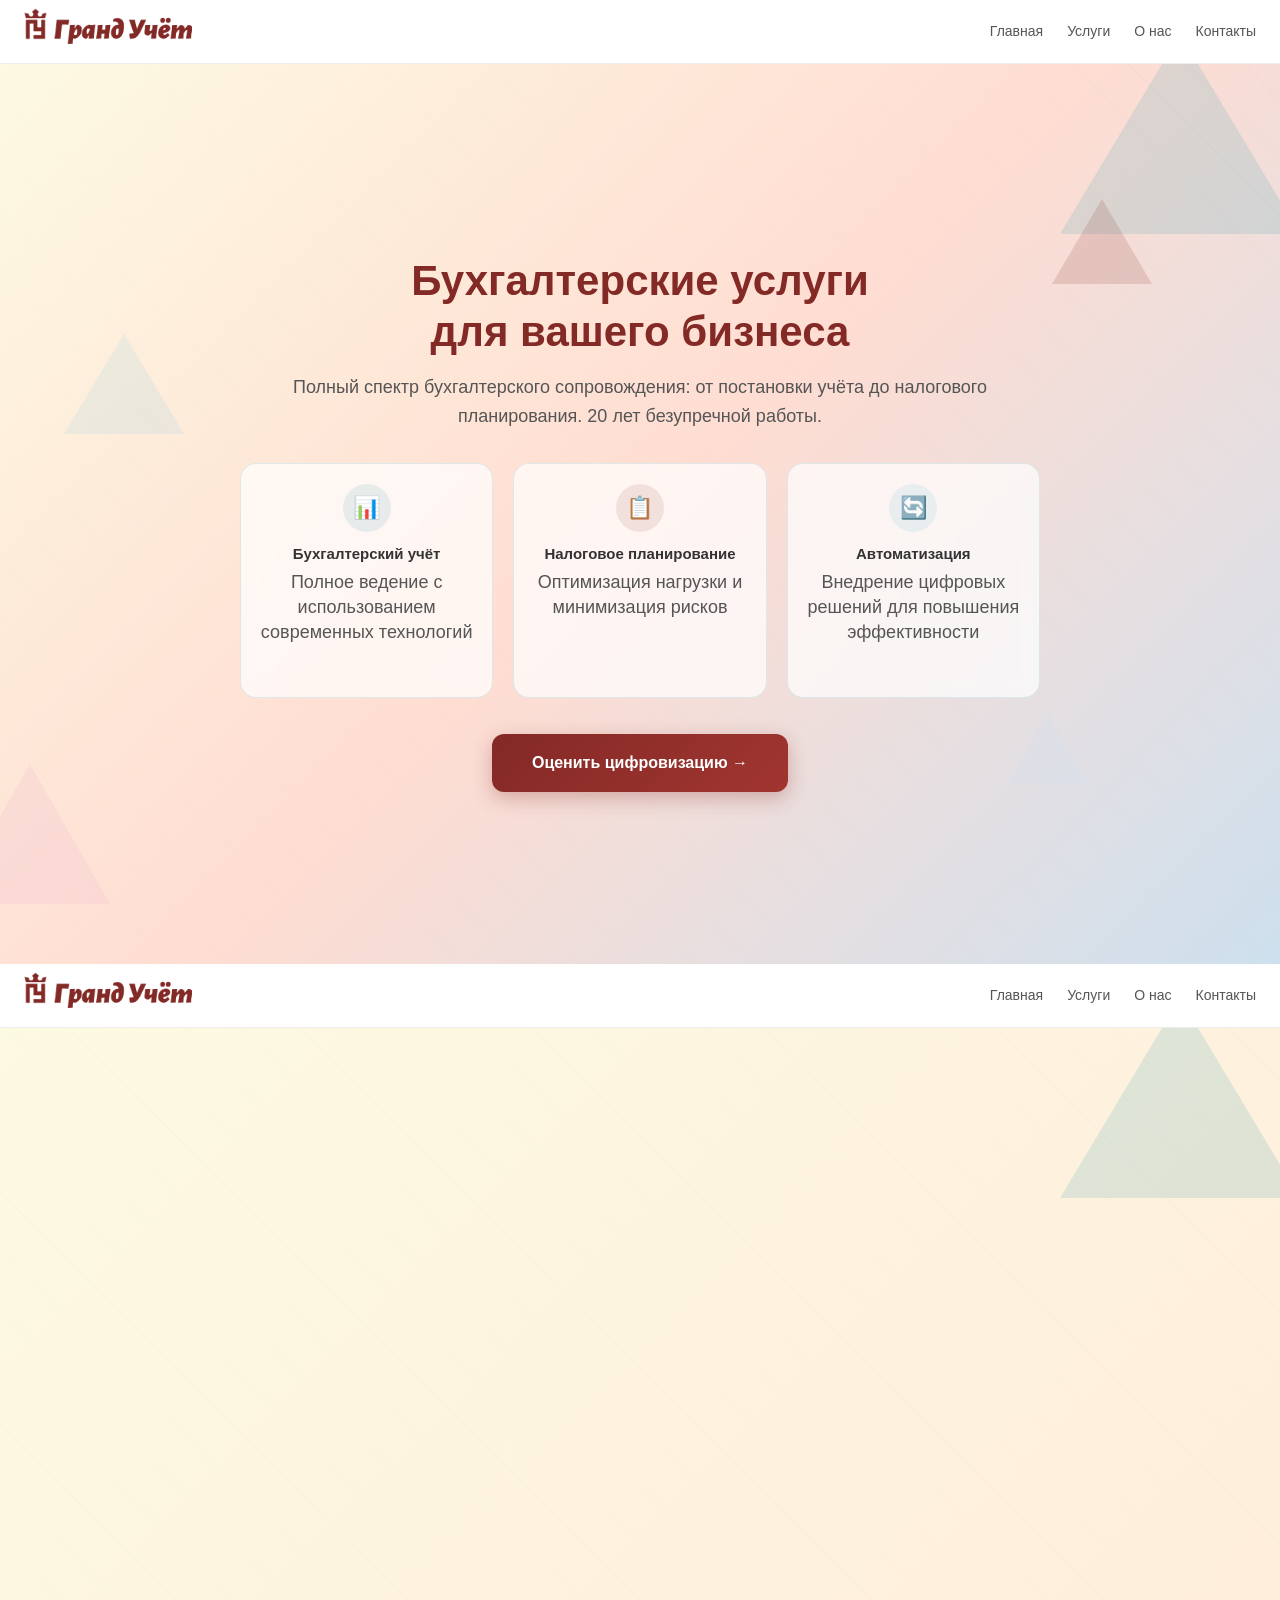
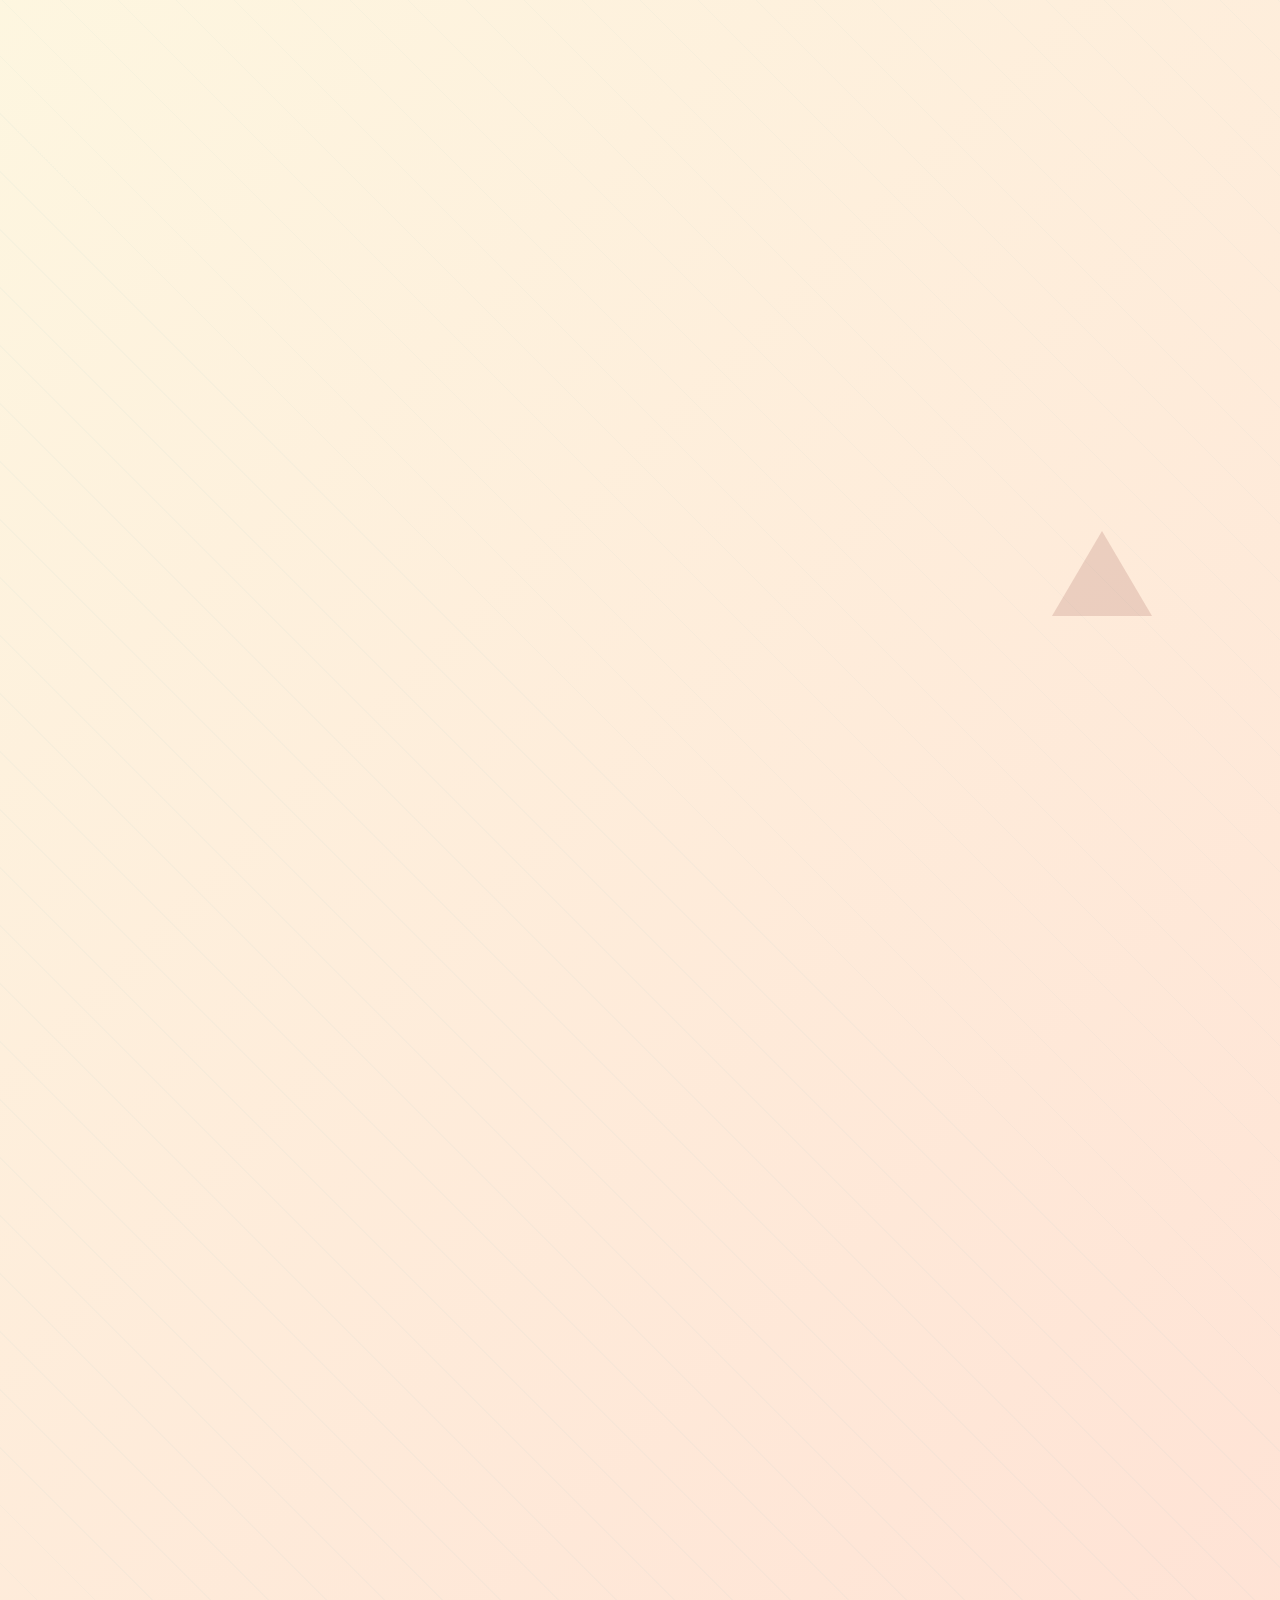
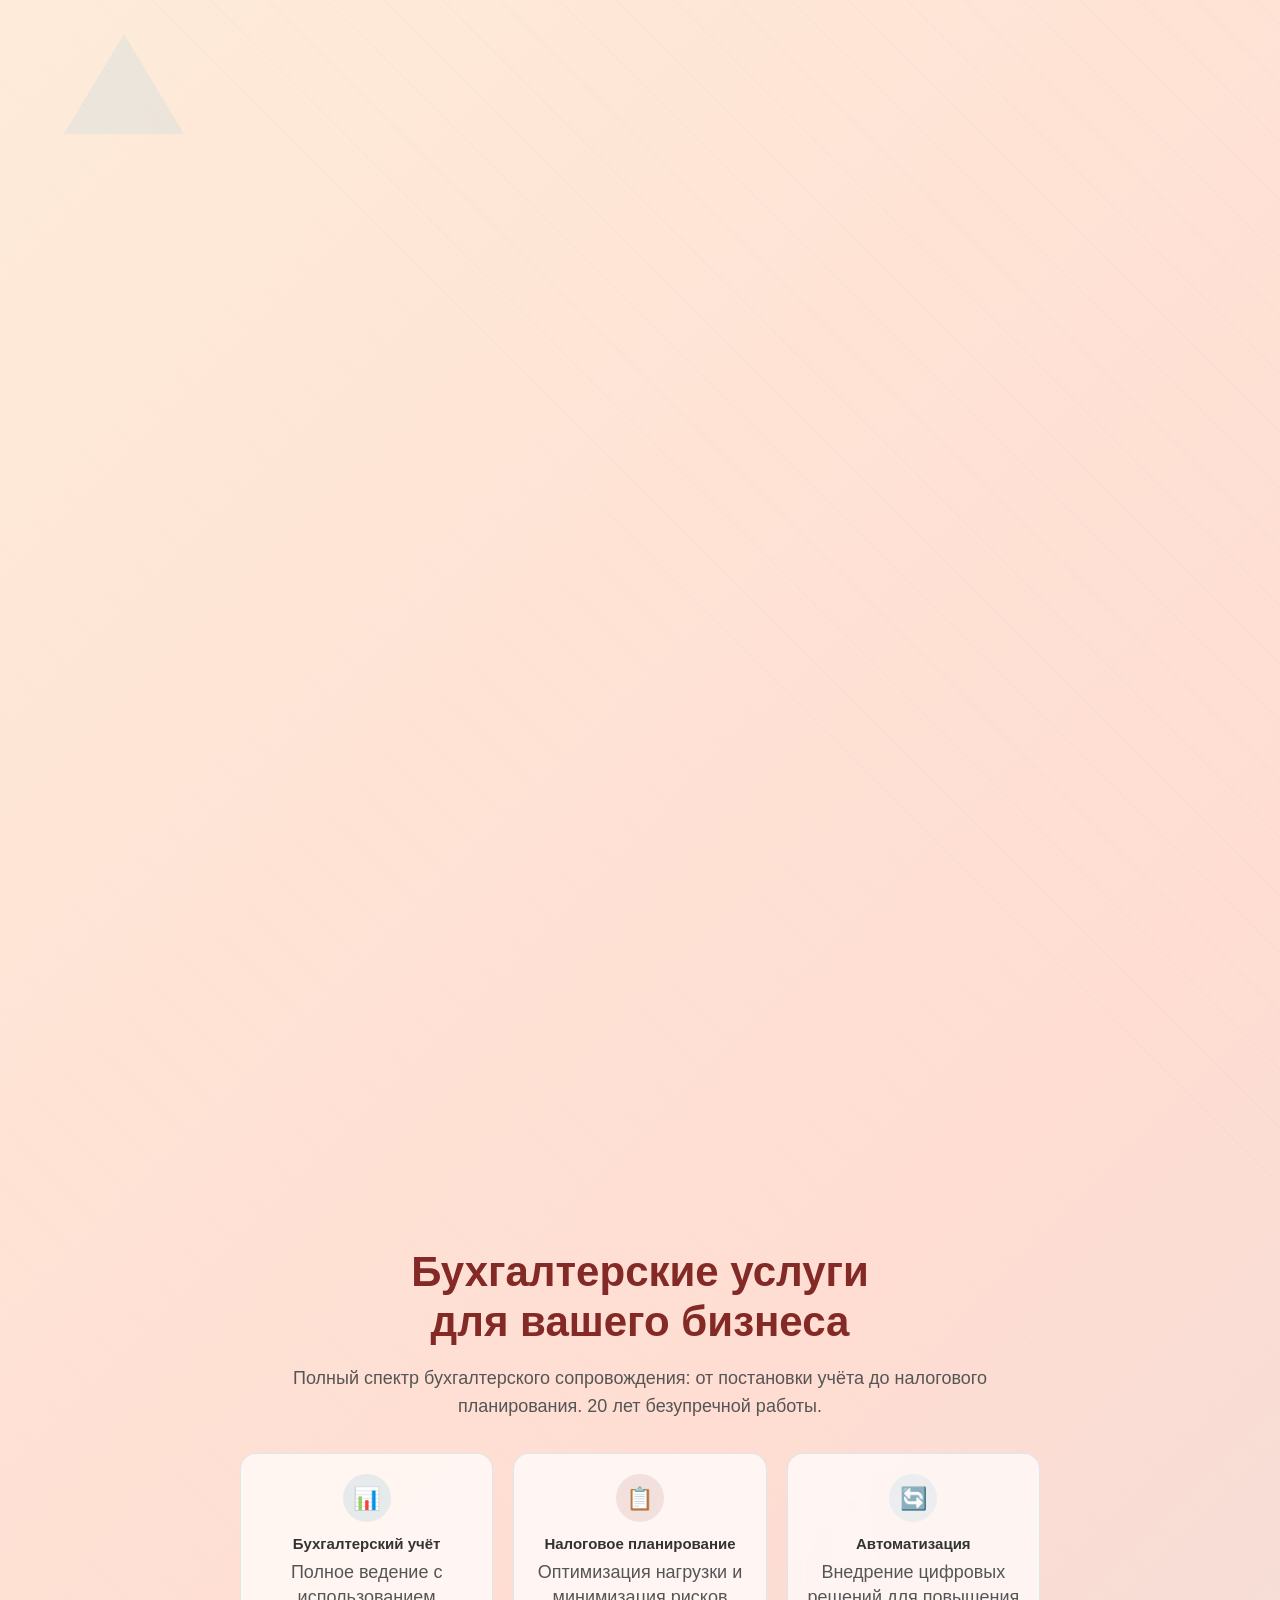
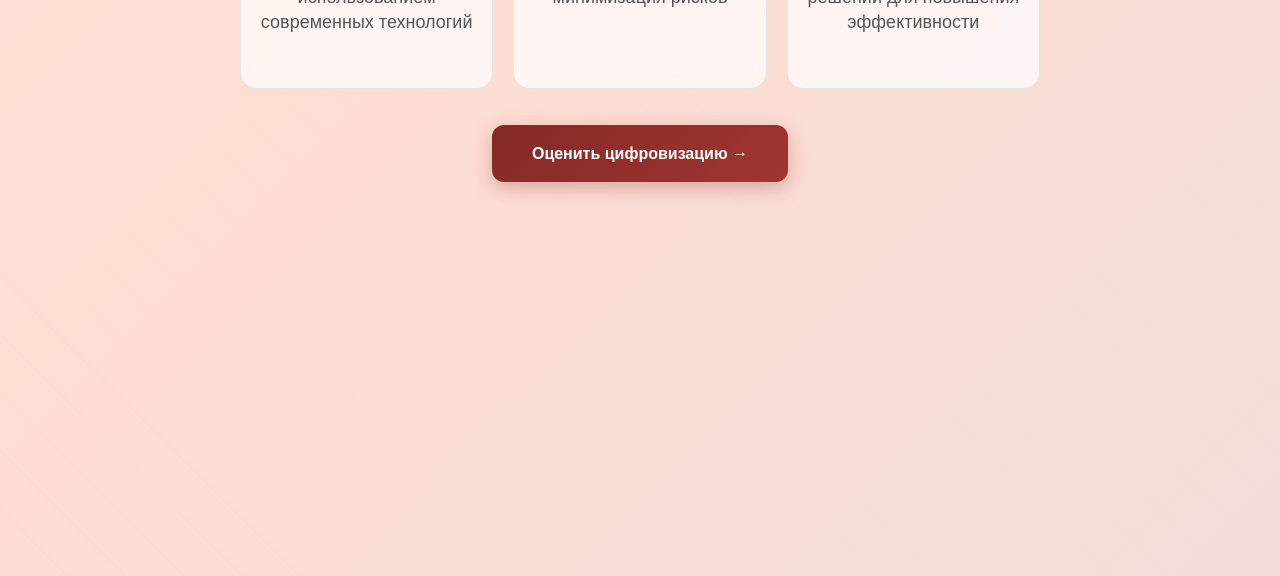
==== commit 08a340ba: "Upload demo site page" ====
--- a/index.html
+++ b/index.html
@@ -1,2721 +1,289 @@
-<!DOCTYPE html>
-<html lang="ru">
-<head>
-<meta charset="UTF-8">
-<meta name="viewport" content="width=device-width, initial-scale=1.0">
-<title>Test</title>
-<style>
-/* ========================================
-   Квиз «Оценка уровня цифровизации бизнеса»
-   granduchet.ru
-   Mobile-First | CSS v1.0
-   ======================================== */
-
-/* --- Reset & Base --- */
-*, *::before, *::after {
-    box-sizing: border-box;
-    margin: 0;
-    padding: 0;
-}
-
-html {
-    scroll-behavior: smooth;
-    -webkit-text-size-adjust: 100%;
-}
-
-body {
-    font-family: 'Panton', Arial, sans-serif;
-    font-size: 16px;
-    line-height: 1.5;
-    color: #333;
-    background: #fff;
-    -webkit-font-smoothing: antialiased;
-    -moz-osx-font-smoothing: grayscale;
-}
-
-/* --- Quiz Container --- */
-.granduchet-quiz {
-    max-width: 800px;
-    margin: 0 auto;
-    padding: 0;
-    position: relative;
-    overflow: hidden;
-    background: #fff;
-    min-height: 100vh;
-    min-height: 100dvh;
-}
-
-/* --- Font Loading --- */
-@font-face {
-    font-family: 'Panton';
-    src: url('https://granduchet.ru/wp-content/themes/granduchet/fonts/Panton-Regular.woff2') format('woff2'),
-         url('https://granduchet.ru/wp-content/themes/granduchet/fonts/Panton-Regular.woff') format('woff');
-    font-weight: 400;
-    font-style: normal;
-    font-display: swap;
-}
-
-@font-face {
-    font-family: 'Panton';
-    src: url('https://granduchet.ru/wp-content/themes/granduchet/fonts/Panton-Bold.woff2') format('woff2'),
-         url('https://granduchet.ru/wp-content/themes/granduchet/fonts/Panton-Bold.woff') format('woff');
-    font-weight: 700;
-    font-style: normal;
-    font-display: swap;
-}
-
-@font-face {
-    font-family: 'Panton';
-    src: url('https://granduchet.ru/wp-content/themes/granduchet/fonts/Panton-SemiBold.woff2') format('woff2'),
-         url('https://granduchet.ru/wp-content/themes/granduchet/fonts/Panton-SemiBold.woff') format('woff');
-    font-weight: 600;
-    font-style: normal;
-    font-display: swap;
-}
-
-/* --- Landing Screen --- */
-.quiz-landing {
-    display: flex;
-    flex-direction: column;
-    align-items: center;
-    justify-content: center;
-    min-height: 100vh;
-    min-height: 100dvh;
-    padding: 40px 20px;
-    background: linear-gradient(135deg, #FDFAE2 0%, #FFDDD2 50%, #CEE0EE 100%);
-    position: relative;
-    overflow: hidden;
-}
-
-.quiz-landing::before {
-    content: '';
-    position: absolute;
-    top: 0;
-    left: 0;
-    width: 100%;
-    height: 100%;
-    pointer-events: none;
-    z-index: 0;
-    background-image: 
-        linear-gradient(135deg, rgba(96,169,185,0.06) 25%, transparent 25%),
-        linear-gradient(225deg, rgba(239,187,207,0.06) 25%, transparent 25%),
-        linear-gradient(315deg, rgba(131,41,38,0.04) 25%, transparent 25%),
-        linear-gradient(45deg, rgba(155,205,224,0.06) 25%, transparent 25%);
-    background-size: 80px 80px;
-    animation: pattern-drift 30s linear infinite;
-}
-
-/* Треугольный паттерн */
-.quiz-landing-triangle {
-    position: absolute;
-    pointer-events: none;
-    z-index: 0;
-}
-
-.quiz-landing-triangle-1 {
-    top: -30px;
-    right: -20px;
-    width: 0;
-    height: 0;
-    border-left: 120px solid transparent;
-    border-right: 120px solid transparent;
-    border-bottom: 200px solid rgba(96, 169, 185, 0.2);
-    animation: tri-flow-1 20s ease-in-out infinite;
-}
-
-.quiz-landing-triangle-2 {
-    bottom: 60px;
-    left: -50px;
-    width: 0;
-    height: 0;
-    border-left: 80px solid transparent;
-    border-right: 80px solid transparent;
-    border-bottom: 140px solid rgba(239, 187, 207, 0.25);
-    animation: tri-flow-2 25s ease-in-out infinite;
-}
-
-.quiz-landing-triangle-3 {
-    top: 30%;
-    left: 5%;
-    width: 0;
-    height: 0;
-    border-left: 60px solid transparent;
-    border-right: 60px solid transparent;
-    border-bottom: 100px solid rgba(155, 205, 224, 0.18);
-    animation: tri-flow-3 22s ease-in-out infinite 3s;
-}
-
-.quiz-landing-triangle-4 {
-    top: 15%;
-    right: 10%;
-    width: 0;
-    height: 0;
-    border-left: 50px solid transparent;
-    border-right: 50px solid transparent;
-    border-bottom: 85px solid rgba(131, 41, 38, 0.15);
-    animation: tri-flow-1 18s ease-in-out infinite 1s;
-}
-
-.quiz-landing-triangle-5 {
-    bottom: 20%;
-    right: 15%;
-    width: 0;
-    height: 0;
-    border-left: 40px solid transparent;
-    border-right: 40px solid transparent;
-    border-bottom: 70px solid rgba(206, 224, 238, 0.25);
-    animation: tri-flow-2 28s ease-in-out infinite 5s;
-}
-
-.quiz-landing-triangle-6 {
-    top: 50%;
-    right: 30%;
-    width: 0;
-    height: 0;
-    border-left: 35px solid transparent;
-    border-right: 35px solid transparent;
-    border-bottom: 60px solid rgba(255, 221, 210, 0.25);
-    animation: tri-flow-3 16s ease-in-out infinite 2s;
-}
-
-@keyframes tri-flow-1 {
-    0% { transform: rotate(15deg) translate(0, 0); opacity: 0.4; }
-    25% { transform: rotate(5deg) translate(-40px, 30px); opacity: 0.8; }
-    50% { transform: rotate(-10deg) translate(-80px, -20px); opacity: 0.3; }
-    75% { transform: rotate(10deg) translate(-20px, 50px); opacity: 0.7; }
-    100% { transform: rotate(15deg) translate(0, 0); opacity: 0.4; }
-}
-
-@keyframes tri-flow-2 {
-    0% { transform: rotate(-20deg) translate(0, 0); opacity: 0.5; }
-    25% { transform: rotate(-5deg) translate(50px, -30px); opacity: 0.9; }
-    50% { transform: rotate(15deg) translate(90px, 20px); opacity: 0.4; }
-    75% { transform: rotate(-10deg) translate(30px, -40px); opacity: 0.8; }
-    100% { transform: rotate(-20deg) translate(0, 0); opacity: 0.5; }
-}
-
-@keyframes tri-flow-3 {
-    0% { transform: rotate(45deg) translate(0, 0); opacity: 0.3; }
-    33% { transform: rotate(30deg) translate(30px, -40px); opacity: 0.7; }
-    66% { transform: rotate(60deg) translate(-30px, 20px); opacity: 0.5; }
-    100% { transform: rotate(45deg) translate(0, 0); opacity: 0.3; }
-}
-
-@keyframes pattern-drift {
-    0% { transform: rotate(0deg); }
-    100% { transform: rotate(360deg); }
-}
-
-.quiz-landing-illustration {
-    width: 160px;
-    height: 130px;
-    margin-bottom: 20px;
-    position: relative;
-    z-index: 1;
-}
-
-.quiz-landing-logo {
-    max-width: 200px;
-    height: auto;
-    margin-bottom: 24px;
-    position: relative;
-    z-index: 1;
-    filter: drop-shadow(0 4px 12px rgba(0,0,0,0.1));
-}
-
-.quiz-landing h1 {
-    font-size: 24px;
-    font-weight: 700;
-    color: #832926;
-    text-align: center;
-    margin-bottom: 16px;
-    position: relative;
-    z-index: 1;
-    line-height: 1.3;
-}
-
-.quiz-landing p {
-    font-size: 16px;
-    color: #555;
-    text-align: center;
-    max-width: 500px;
-    margin-bottom: 32px;
-    position: relative;
-    z-index: 1;
-    line-height: 1.6;
-}
-
-.quiz-btn-start {
-    display: inline-flex;
-    align-items: center;
-    justify-content: center;
-    padding: 16px 40px;
-    min-height: 56px;
-    min-width: 220px;
-    font-family: 'Panton', Arial, sans-serif;
-    font-size: 18px;
-    font-weight: 700;
-    color: #fff;
-    background: linear-gradient(135deg, #832926 0%, #a13530 100%);
-    border: none;
-    border-radius: 12px;
-    cursor: pointer;
-    transition: transform 0.2s, box-shadow 0.2s;
-    position: relative;
-    z-index: 1;
-    box-shadow: 0 6px 20px rgba(131,41,38,0.3);
-    text-decoration: none;
-}
-
-.quiz-btn-start:hover {
-    transform: translateY(-2px);
-    box-shadow: 0 10px 30px rgba(131,41,38,0.4);
-}
-
-.quiz-btn-start:active {
-    transform: translateY(0);
-}
-
-.quiz-btn-start:focus-visible {
-    outline: 3px solid #832926;
-    outline-offset: 3px;
-}
-
-
-
-/* --- Quiz Screens (Blocks) --- */
-.quiz-screen {
-    display: none;
-    padding: 24px 20px 100px;
-    min-height: calc(100vh - 56px);
-    min-height: calc(100dvh - 56px);
-    box-sizing: border-box;
-    position: relative;
-}
-
-.quiz-question:only-child {
-    max-height: calc(100vh - 180px);
-    max-height: calc(100dvh - 180px);
-    overflow-y: auto;
-}
-
-.quiz-screen.active {
-    display: flex;
-    flex-direction: column;
-    justify-content: flex-start;
-    padding-top: 24px;
-}
-
-.quiz-screen.slide-left {
-    animation: slideLeft 0.3s ease forwards;
-}
-
-.quiz-screen.slide-right {
-    animation: slideRight 0.3s ease forwards;
-}
-
-@keyframes fadeSlideIn {
-    from {
-        opacity: 0;
-        transform: translateX(30px);
-    }
-    to {
-        opacity: 1;
-        transform: translateX(0);
-    }
-}
-
-@keyframes fadeSlideOut {
-    from {
-        opacity: 1;
-        transform: translateX(0);
-    }
-    to {
-        opacity: 0;
-        transform: translateX(-30px);
-    }
-}
-
-@keyframes slideLeft {
-    from {
-        opacity: 1;
-        transform: translateX(0);
-    }
-    to {
-        opacity: 0;
-        transform: translateX(-30px);
-    }
-}
-
-@keyframes slideRight {
-    from {
-        opacity: 1;
-        transform: translateX(0);
-    }
-    to {
-        opacity: 0;
-        transform: translateX(30px);
-    }
-}
-
-/* --- Block Header --- */
-.quiz-block-header {
-    margin-bottom: 24px;
-    padding-bottom: 16px;
-    border-bottom: 2px solid #CEE0EE;
-}
-
-.quiz-block-number {
-    font-size: 13px;
-    font-weight: 600;
-    color: #60A9B9;
-    text-transform: uppercase;
-    letter-spacing: 1px;
-    margin-bottom: 6px;
-}
-
-.quiz-block-title {
-    font-size: 20px;
-    font-weight: 700;
-    color: #832926;
-    line-height: 1.3;
-}
-
-/* --- Info Banner (SEO Tips) --- */
-.quiz-info-banner {
-    display: flex;
-    align-items: flex-start;
-    gap: 12px;
-    padding: 14px 16px;
-    margin-bottom: 20px;
-    background: #FDFAE2;
-    border-left: 4px solid #832926;
-    border-radius: 0 8px 8px 0;
-    font-size: 14px;
-    color: #555;
-    line-height: 1.5;
-    position: relative;
-    animation: bannerSlide 0.4s ease;
-}
-
-@keyframes bannerSlide {
-    from {
-        opacity: 0;
-        transform: translateY(-10px);
-    }
-    to {
-        opacity: 1;
-        transform: translateY(0);
-    }
-}
-
-.quiz-info-banner-icon {
-    flex-shrink: 0;
-    width: 24px;
-    height: 24px;
-    display: flex;
-    align-items: center;
-    justify-content: center;
-    background: #832926;
-    color: #fff;
-    border-radius: 50%;
-    font-size: 14px;
-    font-weight: 700;
-    margin-top: 1px;
-}
-
-.quiz-info-banner-close {
-    flex-shrink: 0;
-    width: 28px;
-    height: 28px;
-    display: flex;
-    align-items: center;
-    justify-content: center;
-    background: none;
-    border: none;
-    cursor: pointer;
-    font-size: 18px;
-    color: #999;
-    transition: color 0.2s;
-    margin-left: auto;
-    position: absolute;
-    top: 10px;
-    right: 10px;
-    min-width: 28px;
-    min-height: 28px;
-}
-
-.quiz-info-banner-close:hover {
-    color: #832926;
-}
-
-.quiz-info-banner-text {
-    flex: 1;
-    padding-right: 28px;
-}
-
-/* --- Questions --- */
-.quiz-questions {
-    display: flex;
-    flex-direction: column;
-    gap: 20px;
-}
-
-.quiz-question {
-    background: #fff;
-    border: 1px solid #E8E8E8;
-    border-radius: 12px;
-    padding: 20px;
-    transition: border-color 0.2s, box-shadow 0.2s;
-}
-
-.quiz-question.answered {
-    border-color: #60A9B9;
-    background: #f8fcfe;
-}
-
-.quiz-question-text {
-    font-size: 16px;
-    font-weight: 600;
-    color: #333;
-    margin-bottom: 14px;
-    line-height: 1.4;
-}
-
-/* --- Options (Radio Buttons) --- */
-.quiz-options {
-    display: flex;
-    flex-direction: column;
-    gap: 8px;
-}
-
-.quiz-option {
-    display: flex;
-    align-items: center;
-    gap: 12px;
-    padding: 12px 16px;
-    border: 1px solid #E0E0E0;
-    border-radius: 10px;
-    cursor: pointer;
-    transition: all 0.2s;
-    font-size: 15px;
-    color: #444;
-    user-select: none;
-    -webkit-tap-highlight-color: transparent;
-}
-
-.quiz-option:hover {
-    border-color: #9BCDE0;
-    background: #f0f7fb;
-}
-
-.quiz-option.selected {
-    border-color: #832926;
-    background: #FDFAE2;
-    color: #333;
-    font-weight: 600;
-}
-
-.quiz-option input[type="radio"] {
-    display: none;
-}
-
-.quiz-option-radio {
-    width: 22px;
-    height: 22px;
-    border: 2px solid #C0C0C0;
-    border-radius: 50%;
-    flex-shrink: 0;
-    position: relative;
-    transition: all 0.2s;
-}
-
-.quiz-option.selected .quiz-option-radio {
-    border-color: #832926;
-    background: #832926;
-}
-
-.quiz-option.selected .quiz-option-radio::after {
-    content: '';
-    position: absolute;
-    top: 50%;
-    left: 50%;
-    transform: translate(-50%, -50%);
-    width: 10px;
-    height: 10px;
-    background: #fff;
-    border-radius: 50%;
-}
-
-.quiz-option-text {
-    flex: 1;
-}
-
-/* --- Progress Indicator per block --- */
-.quiz-block-progress {
-    text-align: center;
-    font-size: 13px;
-    color: #999;
-    margin-top: 24px;
-    padding-top: 16px;
-    border-top: 1px solid #E8E8E8;
-    transition: all 0.3s ease;
-}
-
-/* --- Блок завершён — деловой стиль --- */
-.quiz-block-progress.complete {
-    position: absolute;
-    top: 50%;
-    left: 0;
-    right: 0;
-    transform: translateY(-50%);
-    border: none;
-    padding: 0;
-    margin: 0;
-}
-
-.quiz-block-progress.complete .quiz-q-progress-text {
-    font-size: 18px;
-    font-weight: 700;
-    color: #832926;
-    letter-spacing: 0.5px;
-    animation: fadeSlideIn 400ms ease forwards;
-}
-
-/* --- Navigation --- */
-.quiz-navigation {
-    position: fixed;
-    bottom: 0;
-    left: 0;
-    right: 0;
-    z-index: 99;
-    background: #fff;
-    border-top: 1px solid #E8E8E8;
-    padding: 12px 20px;
-    padding-bottom: max(12px, env(safe-area-inset-bottom));
-    display: flex;
-    gap: 10px;
-    box-shadow: 0 -2px 12px rgba(0,0,0,0.06);
-}
-
-.quiz-nav-back {
-    flex: 0 0 auto;
-    min-width: 48px;
-    min-height: 48px;
-    padding: 12px 16px;
-    background: #fff;
-    border: 2px solid #ddd;
-    border-radius: 10px;
-    cursor: pointer;
-    font-family: 'Panton', Arial, sans-serif;
-    font-size: 15px;
-    font-weight: 600;
-    color: #666;
-    transition: all 0.2s;
-    display: flex;
-    align-items: center;
-    justify-content: center;
-    gap: 6px;
-}
-
-.quiz-nav-back:hover {
-    border-color: #832926;
-    color: #832926;
-}
-
-.quiz-nav-back:active {
-    transform: scale(0.97);
-}
-
-.quiz-nav-back:disabled {
-    opacity: 0.3;
-    cursor: not-allowed;
-    border-color: #ddd;
-    color: #bbb;
-}
-
-.quiz-nav-back:focus-visible {
-    outline: 3px solid #832926;
-    outline-offset: 2px;
-}
-
-.quiz-nav-next {
-    flex: 1;
-    min-height: 48px;
-    padding: 12px 24px;
-    background: linear-gradient(135deg, #832926 0%, #a13530 100%);
-    border: none;
-    border-radius: 10px;
-    cursor: pointer;
-    font-family: 'Panton', Arial, sans-serif;
-    font-size: 16px;
-    font-weight: 700;
-    color: #fff;
-    transition: all 0.2s;
-    box-shadow: 0 4px 12px rgba(131,41,38,0.2);
-    display: flex;
-    align-items: center;
-    justify-content: center;
-    gap: 8px;
-}
-
-.quiz-nav-next:hover:not(:disabled) {
-    transform: translateY(-1px);
-    box-shadow: 0 6px 16px rgba(131,41,38,0.3);
-}
-
-.quiz-nav-next:active:not(:disabled) {
-    transform: translateY(0);
-}
-
-.quiz-nav-next:disabled {
-    background: #D0D0D0;
-    cursor: not-allowed;
-    box-shadow: none;
-    color: #999;
-}
-
-.quiz-nav-next:focus-visible {
-    outline: 3px solid #832926;
-    outline-offset: 2px;
-}
-
-/* --- Final Screen (Form) --- */
-.quiz-final-screen {
-    display: none;
-    padding: 24px 20px 120px;
-    min-height: 100vh;
-    min-height: 100dvh;
-}
-
-.quiz-final-screen.active {
-    display: block;
-    animation: fadeSlideIn 0.3s ease forwards;
-}
-
-.quiz-final-header {
-    text-align: center;
-    margin-bottom: 28px;
-}
-
-.quiz-final-header h2 {
-    font-size: 22px;
-    font-weight: 700;
-    color: #832926;
-    margin-bottom: 10px;
-    line-height: 1.3;
-}
-
-.quiz-final-header p {
-    font-size: 16px;
-    color: #666;
-    line-height: 1.5;
-}
-
-.quiz-final-form {
-    max-width: 480px;
-    margin: 0 auto;
-}
-
-.quiz-form-group {
-    margin-bottom: 16px;
-}
-
-.quiz-form-label {
-    display: block;
-    font-size: 14px;
-    font-weight: 600;
-    color: #555;
-    margin-bottom: 6px;
-}
-
-.quiz-form-label .required {
-    color: #832926;
-}
-
-.quiz-form-input {
-    width: 100%;
-    padding: 14px 16px;
-    font-family: 'Panton', Arial, sans-serif;
-    font-size: 16px;
-    border: 2px solid #E0E0E0;
-    border-radius: 10px;
-    color: #333;
-    background: #fff;
-    transition: border-color 0.2s, box-shadow 0.2s;
-    outline: none;
-    -webkit-appearance: none;
-    appearance: none;
-}
-
-.quiz-form-input:focus {
-    border-color: #832926;
-    box-shadow: 0 0 0 3px rgba(131,41,38,0.1);
-}
-
-.quiz-form-input.error {
-    border-color: #d32f2f;
-    background: #fff5f5;
-}
-
-.quiz-form-input::placeholder {
-    color: #aaa;
-}
-
-.quiz-form-error {
-    font-size: 13px;
-    color: #d32f2f;
-    margin-top: 4px;
-    display: none;
-}
-
-.quiz-form-error.visible {
-    display: block;
-}
-
-/* --- Checkbox fields --- */
-.quiz-form-checkbox-group {
-    margin-bottom: 16px;
-}
-
-.quiz-form-checkbox {
-    display: flex;
-    align-items: flex-start;
-    gap: 10px;
-    cursor: pointer;
-    padding: 10px 0;
-    -webkit-tap-highlight-color: transparent;
-}
-
-.quiz-form-checkbox input[type="checkbox"] {
-    display: none;
-}
-
-.quiz-checkbox-box {
-    width: 22px;
-    height: 22px;
-    border: 2px solid #C0C0C0;
-    border-radius: 4px;
-    flex-shrink: 0;
-    margin-top: 2px;
-    position: relative;
-    transition: all 0.2s;
-}
-
-.quiz-form-checkbox input:checked + .quiz-checkbox-box {
-    border-color: #832926;
-    background: #832926;
-}
-
-.quiz-form-checkbox input:checked + .quiz-checkbox-box::after {
-    content: '';
-    position: absolute;
-    top: 2px;
-    left: 6px;
-    width: 6px;
-    height: 11px;
-    border: solid #fff;
-    border-width: 0 2px 2px 0;
-    transform: rotate(45deg);
-}
-
-.quiz-checkbox-text {
-    flex: 1;
-    font-size: 14px;
-    color: #555;
-    line-height: 1.4;
-}
-
-.quiz-checkbox-text a {
-    color: #832926;
-    text-decoration: underline;
-}
-
-/* --- Final Buttons --- */
-.quiz-final-actions {
-    margin-top: 28px;
-    display: flex;
-    flex-direction: column;
-    gap: 12px;
-}
-
-.quiz-btn-primary {
-    width: 100%;
-    min-height: 52px;
-    padding: 14px 24px;
-    font-family: 'Panton', Arial, sans-serif;
-    font-size: 16px;
-    font-weight: 700;
-    color: #fff;
-    background: linear-gradient(135deg, #832926 0%, #a13530 100%);
-    border: none;
-    border-radius: 12px;
-    cursor: pointer;
-    transition: transform 0.2s, box-shadow 0.2s;
-    box-shadow: 0 4px 16px rgba(131,41,38,0.25);
-    line-height: 1.3;
-}
-
-.quiz-btn-primary:hover:not(:disabled) {
-    transform: translateY(-1px);
-    box-shadow: 0 6px 20px rgba(131,41,38,0.35);
-}
-
-.quiz-btn-primary:active:not(:disabled) {
-    transform: translateY(0);
-}
-
-.quiz-btn-primary:disabled {
-    background: #D0D0D0;
-    cursor: not-allowed;
-    box-shadow: none;
-    color: #999;
-}
-
-.quiz-btn-primary:focus-visible {
-    outline: 3px solid #832926;
-    outline-offset: 2px;
-}
-
-.quiz-btn-secondary {
-    width: 100%;
-    min-height: 52px;
-    padding: 14px 24px;
-    font-family: 'Panton', Arial, sans-serif;
-    font-size: 16px;
-    font-weight: 600;
-    color: #832926;
-    background: #fff;
-    border: 2px solid #832926;
-    border-radius: 12px;
-    cursor: pointer;
-    transition: all 0.2s;
-}
-
-.quiz-btn-secondary:hover {
-    background: #FDFAE2;
-}
-
-.quiz-btn-secondary:active {
-    transform: scale(0.98);
-}
-
-.quiz-btn-secondary:focus-visible {
-    outline: 3px solid #832926;
-    outline-offset: 2px;
-}
-
-/* --- Thank You Screen --- */
-.quiz-thankyou {
-    display: none;
-    flex-direction: column;
-    align-items: center;
-    justify-content: center;
-    min-height: 100vh;
-    min-height: 100dvh;
-    padding: 40px 20px;
-    text-align: center;
-    background: linear-gradient(135deg, #FDFAE2 0%, #CEE0EE 100%);
-}
-
-.quiz-thankyou.active {
-    display: flex;
-    animation: fadeSlideIn 0.4s ease forwards;
-}
-
-.quiz-thankyou-icon {
-    width: 80px;
-    height: 80px;
-    background: #60A9B9;
-    border-radius: 50%;
-    display: flex;
-    align-items: center;
-    justify-content: center;
-    margin-bottom: 24px;
-    color: #fff;
-    font-size: 40px;
-}
-
-.quiz-thankyou h2 {
-    font-size: 24px;
-    font-weight: 700;
-    color: #832926;
-    margin-bottom: 14px;
-    line-height: 1.3;
-}
-
-.quiz-thankyou p {
-    font-size: 16px;
-    color: #555;
-    max-width: 480px;
-    line-height: 1.6;
-    margin-bottom: 8px;
-}
-
-.quiz-thankyou .small {
-    font-size: 14px;
-    color: #888;
-    margin-top: 20px;
-}
-
-/* --- Loading state --- */
-.quiz-loading {
-    display: inline-block;
-    width: 20px;
-    height: 20px;
-    border: 3px solid rgba(255,255,255,0.3);
-    border-top-color: #fff;
-    border-radius: 50%;
-    animation: spin 0.6s linear infinite;
-    margin-right: 8px;
-    vertical-align: middle;
-}
-
-@keyframes spin {
-    to { transform: rotate(360deg); }
-}
-
-/* --- Scroll hint for mobile swipe --- */
-.quiz-swipe-hint {
-    display: none;
-    text-align: center;
-    font-size: 13px;
-    color: #bbb;
-    margin-top: 12px;
-    animation: pulse 2s ease-in-out infinite;
-}
-
-@keyframes pulse {
-    0%, 100% { opacity: 0.4; }
-    50% { opacity: 1; }
-}
-
-.quiz-swipe-hint .arrow {
-    display: inline-block;
-    margin: 0 4px;
-}
-
-/* --- Lazy Loading Placeholder --- */
-.quiz-placeholder {
-    min-height: 200px;
-    display: flex;
-    align-items: center;
-    justify-content: center;
-    color: #aaa;
-    font-size: 15px;
-}
-
-/* --- Hidden SEO Block --- */
-.quiz-seo-text {
-    position: absolute;
-    left: -9999px;
-    top: auto;
-    width: 1px;
-    height: 1px;
-    overflow: hidden;
-}
-
-/* --- Responsive: Tablet+ (768px+) --- */
-@media (min-width: 768px) {
-    .quiz-landing {
-        padding: 60px 40px;
-        border-radius: 16px;
-        min-height: auto;
-    }
-
-    .quiz-landing-logo {
-        max-width: 340px;
-    }
-
-    .quiz-landing h1 {
-        font-size: 32px;
-    }
-
-    .quiz-landing p {
-        font-size: 18px;
-    }
-
-    .quiz-btn-start {
-        min-width: 260px;
-        padding: 18px 48px;
-        font-size: 20px;
-    }
-
-    .quiz-screen {
-        padding: 32px 40px 100px;
-    }
-
-    .quiz-block-title {
-        font-size: 24px;
-    }
-
-    .quiz-question {
-        padding: 24px;
-    }
-
-    .quiz-question-text {
-        font-size: 17px;
-    }
-
-    .quiz-option {
-        padding: 14px 20px;
-        font-size: 16px;
-    }
-
-    .quiz-navigation {
-        padding: 16px 40px;
-        gap: 16px;
-    }
-
-    .quiz-nav-back {
-        min-width: 140px;
-        padding: 14px 24px;
-    }
-
-    .quiz-nav-next {
-        font-size: 18px;
-        min-height: 52px;
-    }
-
-    .quiz-final-screen {
-        padding: 40px 40px 120px;
-    }
-
-    .quiz-final-header h2 {
-        font-size: 28px;
-    }
-
-    .quiz-btn-primary,
-    .quiz-btn-secondary {
-        min-height: 56px;
-        font-size: 17px;
-    }
-
-    .quiz-thankyou h2 {
-        font-size: 28px;
-    }
-
-    .quiz-swipe-hint {
-        display: none; /* no swipe hint on desktop */
-    }
-
-    /* Two-column layout for form buttons on desktop */
-    .quiz-final-actions {
-        flex-direction: row;
-    }
-
-    .quiz-final-actions .quiz-btn-primary,
-    .quiz-final-actions .quiz-btn-secondary {
-        flex: 1;
-    }
-
-    .quiz-info-banner {
-        font-size: 15px;
-        padding: 16px 20px;
-    }
-}
-
-/* --- Responsive: Desktop (1024px+) --- */
-@media (min-width: 1024px) {
-    .granduchet-quiz {
-        margin: 40px auto;
-        border-radius: 20px;
-        box-shadow: 0 10px 40px rgba(0,0,0,0.08);
-        min-height: auto;
-    }
-
-    .quiz-screen {
-        padding: 40px 48px 100px;
-    }
-
-    .quiz-navigation {
-        padding: 16px 48px;
-    }
-}
-
-/* --- Responsive: Small Mobile (max 360px) --- */
-@media (max-width: 360px) {
-    .quiz-landing h1 {
-        font-size: 20px;
-    }
-
-    .quiz-block-title {
-        font-size: 18px;
-    }
-
-    .quiz-question-text {
-        font-size: 15px;
-    }
-
-    .quiz-option {
-        font-size: 14px;
-        padding: 10px 12px;
-    }
-
-    .quiz-navigation {
-        padding: 10px 12px;
-    }
-}
-
-/* --- Reduced motion --- */
-@media (prefers-reduced-motion: reduce) {
-    *, *::before, *::after {
-        animation-duration: 0.01ms !important;
-        animation-iteration-count: 1 !important;
-        transition-duration: 0.01ms !important;
-    }
-}
-
-/* --- SEO-текст: визуально скрыт, доступен для индексации --- */
-.visually-hidden {
-    position: absolute;
-    width: 1px;
-    height: 1px;
-    padding: 0;
-    margin: -1px;
-    overflow: hidden;
-    clip: rect(0, 0, 0, 0);
-    white-space: nowrap;
-    border: 0;
-}
-
-</style>
-</head>
-<body>
-<!-- ========================================
-     Квиз «Оценка уровня цифровизации бизнеса»
-     granduchet.ru | HTML-каркас
-     Встраивается в PHP-шаблон WordPress
-     ======================================== -->
-
-<!-- КВИЗ-КОНТЕЙНЕР -->
-<div class="granduchet-quiz" itemscope itemtype="https://schema.org/Quiz">
-
-    <!-- СТАРТОВЫЙ ЭКРАН (ЛЕНДИНГ) -->
-    <div class="quiz-landing" style="display:flex;">
-        <!-- Треугольный паттерн бренда -->
-        <div class="quiz-landing-triangle quiz-landing-triangle-1"></div>
-        <div class="quiz-landing-triangle quiz-landing-triangle-2"></div>
-        <div class="quiz-landing-triangle quiz-landing-triangle-3"></div>
-        <div class="quiz-landing-triangle quiz-landing-triangle-4"></div>
-        <div class="quiz-landing-triangle quiz-landing-triangle-5"></div>
-        <div class="quiz-landing-triangle quiz-landing-triangle-6"></div>
-        <!-- Декоративная SVG-иллюстрация -->
-        <svg class="quiz-landing-illustration" viewBox="0 0 200 160" fill="none" xmlns="http://www.w3.org/2000/svg">
-            <path d="M100 10 L140 50 L130 100 L70 100 L60 50 Z" fill="#60A9B9" opacity="0.15"/>
-            <path d="M100 30 L125 65 L120 95 L80 95 L75 65 Z" fill="#9BCDE0" opacity="0.12"/>
-            <circle cx="50" cy="40" r="18" fill="#EFBBCF" opacity="0.15"/>
-            <circle cx="50" cy="40" r="10" fill="#EFBBCF" opacity="0.1"/>
-            <circle cx="150" cy="120" r="22" fill="#CEE0EE" opacity="0.15"/>
-            <rect x="145" y="25" width="20" height="20" rx="4" fill="#832926" opacity="0.08"/>
-            <rect x="35" y="105" width="16" height="16" rx="3" fill="#60A9B9" opacity="0.12"/>
-            <path d="M30 75 L45 60 L60 75 L45 90 Z" fill="#FFDDD2" opacity="0.15"/>
-            <line x1="100" y1="55" x2="100" y2="80" stroke="#832926" stroke-width="1.5" opacity="0.08"/>
-            <line x1="88" y1="70" x2="112" y2="70" stroke="#832926" stroke-width="1.5" opacity="0.08"/>
-        </svg>
-        <img
-            class="quiz-landing-logo"
-            src="./assets/logo-big.jpg"
-            alt="Гранд Учет"
-            width="200"
-            height="auto"
-            loading="lazy"
-        />
-        <h1>Тест «Оценка уровня цифровизации Вашего бизнеса»</h1>
-        <p>Оцените эффективность процессов за 3 минуты и получите персональные рекомендации по автоматизации от экспертов «Гранд Учет»</p>
-        <button type="button" class="quiz-btn-start" aria-label="Начать тест">Начать тест</button>
-    </div>
-
-
-
-    <!-- БЛОК 1 -->
-    <div class="quiz-screen" data-block="1" role="tabpanel">
-        <div class="quiz-block-container"></div>
-    </div>
-
-    <!-- БЛОК 2 -->
-    <div class="quiz-screen" data-block="2" role="tabpanel">
-        <div class="quiz-block-container"></div>
-    </div>
-
-    <!-- БЛОК 3 -->
-    <div class="quiz-screen" data-block="3" role="tabpanel">
-        <div class="quiz-block-container"></div>
-    </div>
-
-    <!-- БЛОК 4 -->
-    <div class="quiz-screen" data-block="4" role="tabpanel">
-        <div class="quiz-block-container"></div>
-    </div>
-
-    <!-- ПОДСКАЗКА ДЛЯ СВАЙПА (мобильные) -->
-    <div class="quiz-swipe-hint" style="display:none;">
-        <span class="arrow">←</span> Проведите влево для продолжения <span class="arrow">→</span>
-    </div>
-
-    <!-- ФИНАЛЬНЫЙ ЭКРАН: ФОРМА ЗАХВАТА -->
-    <div class="quiz-final-screen" style="display:none;">
-        <div class="quiz-final-header">
-            <h2>Мы подготовим для вас персональные рекомендации</h2>
-            <p>Укажите, пожалуйста, куда прислать результат и контакты для связи</p>
-        </div>
-
-        <form class="quiz-final-form" novalidate autocomplete="on">
-            <!-- Имя -->
-            <div class="quiz-form-group">
-                <label class="quiz-form-label" for="quiz-name">
-                    Имя <span class="required">*</span>
-                </label>
-                <input
-                    type="text"
-                    id="quiz-name"
-                    class="quiz-form-input"
-                    name="name"
-                    placeholder="Ваше имя"
-                    maxlength="100"
-                    required
-                    data-error="quiz-name-error"
-                />
-                <div class="quiz-form-error" id="quiz-name-error"></div>
-            </div>
-
-            <!-- Компания -->
-            <div class="quiz-form-group">
-                <label class="quiz-form-label" for="quiz-company">
-                    Компания <span class="required">*</span>
-                </label>
-                <input
-                    type="text"
-                    id="quiz-company"
-                    class="quiz-form-input"
-                    name="company"
-                    placeholder="Название компании"
-                    maxlength="200"
-                    required
-                    data-error="quiz-company-error"
-                />
-                <div class="quiz-form-error" id="quiz-company-error"></div>
-            </div>
-
-            <!-- E-mail -->
-            <div class="quiz-form-group">
-                <label class="quiz-form-label" for="quiz-email">
-                    E-mail <span class="required">*</span>
-                </label>
-                <input
-                    type="email"
-                    id="quiz-email"
-                    class="quiz-form-input"
-                    name="email"
-                    placeholder="example@company.ru"
-                    required
-                    autocomplete="email"
-                    data-error="quiz-email-error"
-                />
-                <div class="quiz-form-error" id="quiz-email-error"></div>
-            </div>
-
-            <!-- Телефон -->
-            <div class="quiz-form-group">
-                <label class="quiz-form-label" for="quiz-phone">
-                    Телефон <span class="required">*</span>
-                </label>
-                <input
-                    type="tel"
-                    id="quiz-phone"
-                    class="quiz-form-input"
-                    name="phone"
-                    placeholder="+7 (___) ___-__-__"
-                    required
-                    autocomplete="tel"
-                    inputmode="numeric"
-                    data-error="quiz-phone-error"
-                />
-                <div class="quiz-form-error" id="quiz-phone-error"></div>
-            </div>
-
-            <!-- Согласие на обработку ПД -->
-            <div class="quiz-form-checkbox-group">
-                <label class="quiz-form-checkbox">
-                    <input type="checkbox" id="quiz-consent" checked data-error="quiz-consent-error" />
-                    <span class="quiz-checkbox-box"></span>
-                    <span class="quiz-checkbox-text">
-                        Даю согласие на обработку персональных данных в соответствии с
-                        <a href="/privacy-policy/" target="_blank" rel="noopener">Политикой обработки персональных данных</a>
-                        <span class="required">*</span>
-                    </span>
-                </label>
-                <div class="quiz-form-error" id="quiz-consent-error"></div>
-            </div>
-
-            <!-- Ознакомление с Политикой -->
-            <div class="quiz-form-checkbox-group">
-                <label class="quiz-form-checkbox">
-                    <input type="checkbox" id="quiz-policy" checked data-error="quiz-policy-error" />
-                    <span class="quiz-checkbox-box"></span>
-                    <span class="quiz-checkbox-text">
-                        Подтверждаю, что ознакомлен(а) с
-                        <a href="/privacy-policy/" target="_blank" rel="noopener">Политикой обработки персональных данных</a>
-                        <span class="required">*</span>
-                    </span>
-                </label>
-                <div class="quiz-form-error" id="quiz-policy-error"></div>
-            </div>
-
-            <!-- Кнопки -->
-            <div class="quiz-final-actions">
-                <button type="button" id="quiz-submit-report" class="quiz-btn-primary">
-                    Получить персональный отчет по цифровой зрелости бизнеса
-                </button>
-                <button type="button" id="quiz-submit-consult" class="quiz-btn-secondary">
-                    Получить персональную консультацию по автоматизации
-                </button>
-            </div>
-        </form>
-    </div>
-
-    <!-- ЭКРАН БЛАГОДАРНОСТИ -->
-    <div class="quiz-thankyou" style="display:none;">
-        <div class="quiz-thankyou-icon">✓</div>
-        <h2>Благодарим Вас за участие в опросе!</h2>
-        <p>Мы получили вашу заявку и свяжемся с вами в ближайшее время.</p>
-        <p>Персональные рекомендации будут направлены на указанный e-mail.</p>
-        <p class="small">С уважением, команда «Гранд Учет»</p>
-    </div>
-
-    <!-- НАВИГАЦИЯ -->
-    <div class="quiz-navigation" style="display:none;">
-        <button type="button" class="quiz-nav-back" aria-label="Назад" disabled>
-            ← Назад
-        </button>
-        <button type="button" class="quiz-nav-next" aria-label="Далее" disabled>
-            <span class="quiz-nav-next-text">Далее</span>
-            <span class="quiz-nav-next-arrow">→</span>
-        </button>
-    </div>
-
-</div>
-
-<!-- ============================================
-     СКРЫТЫЙ SEO-ТЕКСТ (1500-2000 знаков)
-     ============================================ -->
-<div class="quiz-seo-text" aria-hidden="true">
-    <h2>Зачем нужна автоматизация бухгалтерии?</h2>
-    <p>Автоматизация бухгалтерии — ключевой шаг к повышению эффективности бизнеса. Современные решения позволяют существенно сократить время на обработку первичной документации, исключить человеческие ошибки и обеспечить прозрачность финансовых потоков. Внедрение систем автоматизации бухгалтерского учета помогает компаниям снизить операционные затраты на 30-50% и высвободить ресурсы для стратегического развития.</p>
-
-    <h2>Как цифровой документооборот экономит время?</h2>
-    <p>Электронный документооборот (ЭДО) трансформирует традиционные бизнес-процессы. С ним согласование договоров занимает часы вместо недель, а обмен первичными документами с контрагентами происходит в режиме реального времени. Цифровой документооборот полностью исключает потерю документов, автоматизирует контроль сроков и обеспечивает юридическую значимость всех операций.</p>
-
-    <h2>Преимущества КЭДО</h2>
-    <p>Кадровый электронный документооборот (КЭДО) — это новый стандарт работы с персоналом. Оформление новых сотрудников сокращается с нескольких дней до одного часа. Все кадровые документы подписываются усиленной квалифицированной электронной подписью, что полностью соответствует требованиям трудового законодательства. КЭДО особенно актуален для компаний с распределенной структурой и удаленными сотрудниками.</p>
-
-    <h2>Зачем нужна роботизация (RPA)?</h2>
-    <p>Роботизация бизнес-процессов (RPA) позволяет автоматизировать до 70% рутинных операций — от обработки входящих писем до формирования отчетности. RPA-роботы работают 24/7 без ошибок, интегрируются с любыми системами и окупаются в течение 6-12 месяцев. Цифровизация бизнеса через RPA — это не просто экономия, а качественный скачок в эффективности и конкурентоспособности.</p>
-</div>
-
-<!-- ============================================
-     JSON-LD МИКРОРАЗМЕТКА Schema.org FAQPage
-     ============================================ -->
-<script type="application/ld+json">
-{
-    "@context": "https://schema.org",
-    "@type": "FAQPage",
-    "mainEntity": [
-        {
-            "@type": "Question",
-            "name": "Как осуществляется загрузка банковских выписок?",
-            "acceptedAnswer": {
-                "@type": "Answer",
-                "text": "Автоматически через интеграцию с банком, загружаются вручную или вводятся вручную бухгалтером."
-            }
-        },
-        {
-            "@type": "Question",
-            "name": "Как формируются счета и закрывающие документы?",
-            "acceptedAnswer": {
-                "@type": "Answer",
-                "text": "Автоматически согласно графику, создаются каждый документ отдельно или в Word/Excel."
-            }
-        },
-        {
-            "@type": "Question",
-            "name": "Используется ли ЭДО с контрагентами?",
-            "acceptedAnswer": {
-                "@type": "Answer",
-                "text": "Да, только получаем или нет."
-            }
-        },
-        {
-            "@type": "Question",
-            "name": "Есть ли распознавание первички?",
-            "acceptedAnswer": {
-                "@type": "Answer",
-                "text": "Автоматически в 1С, вручную из PDF/бумаги или отсутствует."
-            }
-        },
-        {
-            "@type": "Question",
-            "name": "Ведете ли управленческий учет?",
-            "acceptedAnswer": {
-                "@type": "Answer",
-                "text": "Да, на основе бухгалтерского, во внешних файлах вручную или нет."
-            }
-        },
-        {
-            "@type": "Question",
-            "name": "Как вы организуете архив бухгалтерских документов?",
-            "acceptedAnswer": {
-                "@type": "Answer",
-                "text": "Не больше 5 минут, несколько часов или несколько дней."
-            }
-        },
-        {
-            "@type": "Question",
-            "name": "Сколько занимает подписание документов?",
-            "acceptedAnswer": {
-                "@type": "Answer",
-                "text": "До 1 дня, 2-5 дней или более недели."
-            }
-        },
-        {
-            "@type": "Question",
-            "name": "Как организовано согласование?",
-            "acceptedAnswer": {
-                "@type": "Answer",
-                "text": "Электронно в системе, виза на бумаге/e-mail или процесс не организован."
-            }
-        },
-        {
-            "@type": "Question",
-            "name": "Есть ли контроль сроков согласования?",
-            "acceptedAnswer": {
-                "@type": "Answer",
-                "text": "Да, частично или нет."
-            }
-        },
-        {
-            "@type": "Question",
-            "name": "Как происходит оформление сотрудников?",
-            "acceptedAnswer": {
-                "@type": "Answer",
-                "text": "Онлайн (КЭДО), онлайн-документы с подписью в офисе или лично в офисе."
-            }
-        },
-        {
-            "@type": "Question",
-            "name": "Как подписывают кадровые документы?",
-            "acceptedAnswer": {
-                "@type": "Answer",
-                "text": "Электронно (КЭДО), смешанно или все на бумаге."
-            }
-        },
-        {
-            "@type": "Question",
-            "name": "Время оформления нового сотрудника?",
-            "acceptedAnswer": {
-                "@type": "Answer",
-                "text": "До 1 часа, до 4 часов или несколько дней."
-            }
-        },
-        {
-            "@type": "Question",
-            "name": "Используются ли RPA роботы?",
-            "acceptedAnswer": {
-                "@type": "Answer",
-                "text": "Да, пилотный уровень или нет."
-            }
-        },
-        {
-            "@type": "Question",
-            "name": "Обработка входящих писем и документов?",
-            "acceptedAnswer": {
-                "@type": "Answer",
-                "text": "Автоматическая, частично или отсутствует."
-            }
-        },
-        {
-            "@type": "Question",
-            "name": "Интеграции между ключевыми системами?",
-            "acceptedAnswer": {
-                "@type": "Answer",
-                "text": "Полная интеграция, частично или отсутствует."
-            }
-        },
-        {
-            "@type": "Question",
-            "name": "Автоматическое формирование отчетов?",
-            "acceptedAnswer": {
-                "@type": "Answer",
-                "text": "Да, частично или нет."
-            }
-        },
-        {
-            "@type": "Question",
-            "name": "Используются ли дашборды?",
-            "acceptedAnswer": {
-                "@type": "Answer",
-                "text": "Да, запланировано или нет."
-            }
-        },
-        {
-            "@type": "Question",
-            "name": "Автоматические уведомления о проблемах?",
-            "acceptedAnswer": {
-                "@type": "Answer",
-                "text": "Да, частично или нет."
-            }
-        },
-        {
-            "@type": "Question",
-            "name": "Доля автоматических операций?",
-            "acceptedAnswer": {
-                "@type": "Answer",
-                "text": "Более 50%, 20-50% или менее 20%."
-            }
-        }
-    ]
-}
-</script>
-
-<!-- СКРЫТЫЙ SEO-ТЕКСТ (для поисковой индексации) -->
-<div class="visually-hidden" aria-hidden="false">
-  <h2>Зачем нужна автоматизация бухгалтерии?</h2>
-  <p>Автоматизация бухгалтерии исключает человеческий фактор при обработке первичной документации, разноске выписок и формировании отчетности. «Гранд Учет» помогает внедрять автоматизацию бухгалтерского учета поэтапно. Результат — сокращение сроков закрытия периода до 70%, снижение ошибок и полная прозрачность финансов. Особенно актуальна автоматизация бухгалтерии для компаний с большим объемом операций.</p>
-
-  <h2>Как цифровой документооборот экономит время?</h2>
-  <p>Электронный документооборот сокращает взаимодействие с контрагентами с дней до минут. Цифровой документооборот исключает потерю бумаг, автоматически формирует архивы и упрощает сверку взаиморасчетов. Каждый документ отслеживается, сроки подписания фиксируются, доступ к архиву — не более 5 минут. Внедрение ЭДО окупается в первые же месяцы работы.</p>
-
-  <h2>Преимущества КЭДО и кадрового ЭДО</h2>
-  <p>Автоматизация кадрового учета через КЭДО сокращает время оформления сотрудников с нескольких дней до часа. Электронный документооборот в кадровой сфере полностью законен: сотрудники подписывают документы из любой точки через браузер. КЭДО особенно выгоден распределенным компаниям и снижает нагрузку на HR-отдел.</p>
-
-  <h2>Зачем нужна роботизация процессов (RPA) в бизнесе?</h2>
-  <p>Роботизация бизнес-процессов (RPA) берет на себя рутинные операции: обработку писем, загрузку выписок, формирование отчетов. Цифровизация бизнеса через RPA высвобождает сотрудников для стратегических задач. Компании с RPA отмечают рост производительности на 30-50%. «Гранд Учет» предлагает решения по роботизации с интеграцией в 1С и полный цикл цифровой трансформации.</p>
-</div>
-
-<!-- СТИЛИ И СКРИПТЫ -->
-<link rel="stylesheet" href="./assets/quiz.css" />
-<script defer src="./assets/quiz.js"></script>
-
-<script>
-/* ========================================
-   Квиз «Оценка уровня цифровизации бизнеса»
-   granduchet.ru
-   JavaScript v1.0
-   ======================================== */
-
-(function () {
-    'use strict';
-
-    /* ============================================
-       ДАННЫЕ: 19 вопросов, 4 блока
-       ============================================ */
-    const QUIZ_DATA = [
-        {
-            id: 1,
-            title: 'Автоматизация финансового и бухгалтерского учета',
-            questions: [
-                {
-                    id: 'q1',
-                    text: 'Как осуществляется загрузка банковских выписок?',
-                    options: [
-                        'Автоматически через интеграцию с банком',
-                        'Загружаются вручную',
-                        'Вводятся вручную бухгалтером'
-                    ]
-                },
-                {
-                    id: 'q2',
-                    text: 'Как формируются счета и закрывающие документы?',
-                    options: [
-                        'Автоматически согласно графику',
-                        'Создаем каждый документ отдельно',
-                        'Создаем в Word/Excel'
-                    ]
-                },
-                {
-                    id: 'q3',
-                    text: 'Используется ли ЭДО с контрагентами?',
-                    options: ['Да', 'Только получаем', 'Нет']
-                },
-                {
-                    id: 'q4',
-                    text: 'Есть ли распознавание первички?',
-                    options: ['Автоматически в 1С', 'Вручную из PDF/бумаги', 'Нет, теряются']
-                },
-                {
-                    id: 'q5',
-                    text: 'Ведете ли управленческий учет?',
-                    options: [
-                        'Да, на основе бухгалтерского',
-                        'Да, во внешних файлах вручную',
-                        'Нет'
-                    ]
-                }
-            ]
-        },
-        {
-            id: 2,
-            title: 'Документооборот и цифровые документы',
-            questions: [
-                {
-                    id: 'q6',
-                    text: 'Как вы организуете архив бухгалтерских документов?',
-                    options: ['Не больше 5 минут', 'Несколько часов', 'Несколько дней']
-                },
-                {
-                    id: 'q7',
-                    text: 'Сколько занимает подписание документов?',
-                    options: ['До 1 дня', '2-5 дней', 'Более недели']
-                },
-                {
-                    id: 'q8',
-                    text: 'Как организовано согласование?',
-                    options: [
-                        'Электронно в системе',
-                        'Виза на бумаге/e-mail',
-                        'Процесс не организован'
-                    ]
-                },
-                {
-                    id: 'q9',
-                    text: 'Есть ли контроль сроков согласования?',
-                    options: ['Да', 'Частично', 'Нет']
-                }
-            ]
-        },
-        {
-            id: 3,
-            title: 'Кадровые процессы и цифровое трудоустройство',
-            questions: [
-                {
-                    id: 'q10',
-                    text: 'Как происходит оформление сотрудников?',
-                    options: ['Онлайн (КЭДО)', 'Онлайн-документы, подпись в офисе', 'Лично в офисе']
-                },
-                {
-                    id: 'q11',
-                    text: 'Как подписывают кадровые документы?',
-                    options: ['Электронно (КЭДО)', 'Смешанно', 'Все на бумаге']
-                },
-                {
-                    id: 'q12',
-                    text: 'Время оформления нового сотрудника?',
-                    options: ['До 1 часа', 'До 4 часов', 'Несколько дней']
-                }
-            ]
-        },
-        {
-            id: 4,
-            title: 'Роботизация и цифровые сервисы',
-            questions: [
-                {
-                    id: 'q13',
-                    text: 'Используются ли RPA роботы?',
-                    options: ['Да', 'Пилотный уровень', 'Нет']
-                },
-                {
-                    id: 'q14',
-                    text: 'Обработка входящих писем и документов?',
-                    options: ['Да, автоматическая', 'Частично', 'Нет']
-                },
-                {
-                    id: 'q15',
-                    text: 'Интеграции между ключевыми системами?',
-                    options: ['Полная интеграция', 'Частично', 'Нет интеграции']
-                },
-                {
-                    id: 'q16',
-                    text: 'Автоматическое формирование отчетов?',
-                    options: ['Да', 'Частично', 'Нет']
-                },
-                {
-                    id: 'q17',
-                    text: 'Используются ли дашборды?',
-                    options: ['Да', 'Запланировано', 'Нет']
-                },
-                {
-                    id: 'q18',
-                    text: 'Автоматические уведомления о проблемах?',
-                    options: ['Да', 'Частично', 'Нет']
-                },
-                {
-                    id: 'q19',
-                    text: 'Доля автоматических операций?',
-                    options: ['Более 50%', '20-50%', 'Менее 20%']
-                }
-            ]
-        }
-    ];
-
-    /* ============================================
-       SEO-ПОДСКАЗКИ (инфо-баннеры)
-       ============================================ */
-    const BANNER_TEXTS = {
-        1: 'Роботизация разноски выписок экономит до 40% времени бухгалтера и исключает ошибки в назначении платежа.',
-        2: 'Внедрение электронного документооборота сокращает расходы на курьеров и архивы, а также ускоряет сверку взаиморасчетов.',
-        3: 'Переход на КЭДО сокращает время оформления сотрудника с нескольких дней до одного часа и исключает бумажную волокиту.',
-        4: 'Роботизация (RPA) позволяет автоматизировать до 70% рутинных операций, освобождая время сотрудников для стратегических задач.'
-    };
-
-    /* ============================================
-       СОСТОЯНИЕ
-       ============================================ */
-    const state = {
-        currentBlock: 0,        // 0-indexed
-        currentQInBlock: [0, 0, 0, 0], // текущий вопрос в каждом блоке
-        answers: {},            // { qId: optionIndex }
-        bannerShown: {},        // { blockId: true } — не показываем повторно при возврате
-        isSubmitting: false,
-        initialized: false
-    };
-
-    /* ============================================
-       DOM ССЫЛКИ
-       ============================================ */
-    let els = {};
-
-    function cacheDom() {
-        els.quiz = document.querySelector('.granduchet-quiz');
-        els.landing = document.querySelector('.quiz-landing');
-        els.startBtn = document.querySelector('.quiz-btn-start');
-        els.screens = document.querySelectorAll('.quiz-screen');
-        els.nav = document.querySelector('.quiz-navigation');
-        els.backBtn = document.querySelector('.quiz-nav-back');
-        els.nextBtn = document.querySelector('.quiz-nav-next');
-        els.nextBtnText = els.nextBtn ? els.nextBtn.querySelector('.quiz-nav-next-text') : null;
-        els.finalScreen = document.querySelector('.quiz-final-screen');
-        els.thankyou = document.querySelector('.quiz-thankyou');
-        els.blockContainers = document.querySelectorAll('.quiz-block-container');
-        els.form = document.querySelector('.quiz-final-form');
-        els.formName = document.getElementById('quiz-name');
-        els.formCompany = document.getElementById('quiz-company');
-        els.formEmail = document.getElementById('quiz-email');
-        els.formPhone = document.getElementById('quiz-phone');
-        els.formConsent = document.getElementById('quiz-consent');
-        els.formPolicy = document.getElementById('quiz-policy');
-        els.formErrors = document.querySelectorAll('.quiz-form-error');
-        els.submitReport = document.getElementById('quiz-submit-report');
-        els.submitConsult = document.getElementById('quiz-submit-consult');
-        els.swipeHint = document.querySelector('.quiz-swipe-hint');
-    }
-
-    /* ============================================
-       РЕНДЕРИНГ ВОПРОСОВ
-       ============================================ */
-    function renderQuestions() {
-        els.blockContainers.forEach(function (container, index) {
-            var block = QUIZ_DATA[index];
-            if (!block) return;
-
-            var html = '';
-            html += '<div class="quiz-block-header">';
-            html += '  <div class="quiz-block-number">Вопрос <span class="quiz-q-counter">1</span> из ' + block.questions.length + '</div>';
-            html += '  <h2 class="quiz-block-title">' + escapeHtml(block.title) + '</h2>';
-            html += '</div>';
-
-            // Info Banner (SEO Tip)
-            html += '<div class="quiz-info-banner" data-block="' + block.id + '" style="display:none;">';
-            html += '  <span class="quiz-info-banner-icon">ℹ</span>';
-            html += '  <span class="quiz-info-banner-text">' + escapeHtml(BANNER_TEXTS[block.id] || '') + '</span>';
-            html += '  <button type="button" class="quiz-info-banner-close" aria-label="Закрыть">&times;</button>';
-            html += '</div>';
-
-            html += '<div class="quiz-questions">';
-
-            // Показываем только первый (текущий) вопрос в блоке
-            block.questions.forEach(function (q, qi) {
-                var answered = state.answers[q.id] !== undefined;
-                var isFirstUnanswered = false;
-                if (!answered && !isFirstUnanswered) {
-                    var foundUnanswered = false;
-                    for (var pi = 0; pi < qi; pi++) {
-                        if (state.answers[block.questions[pi].id] === undefined) {
-                            foundUnanswered = true;
-                            break;
-                        }
-                    }
-                    isFirstUnanswered = !foundUnanswered;
-                }
-                var showQ = answered || (qi === 0) || isFirstUnanswered || (getAnsweredCount(index) === block.questions.length);
-                if (getAnsweredCount(index) === block.questions.length) {
-                    showQ = (qi === block.questions.length - 1);
-                } else if (!answered && !isFirstUnanswered) {
-                    showQ = false;
-                }
-
-                html += '<div class="quiz-question' + (answered ? ' answered' : '') + '" data-qid="' + q.id + '" style="' + (showQ ? '' : 'display:none;') + '">';
-                html += '  <div class="quiz-question-text">' + escapeHtml(q.text) + '</div>';
-                html += '  <div class="quiz-options">';
-
-                q.options.forEach(function (opt, oi) {
-                    var selected = state.answers[q.id] === oi;
-                    html += '    <label class="quiz-option' + (selected ? ' selected' : '') + '">';
-                    html += '      <input type="radio" name="' + q.id + '" value="' + oi + '"' + (selected ? ' checked' : '') + '>';
-                    html += '      <span class="quiz-option-radio"></span>';
-                    html += '      <span class="quiz-option-text">' + escapeHtml(opt) + '</span>';
-                    html += '    </label>';
-                });
-
-                html += '  </div>';
-                html += '</div>';
-            });
-
-            html += '</div>';
-
-            html += '<div class="quiz-block-progress">';
-            html += '  <span class="quiz-q-progress-text">Вопрос ' + (getAnsweredCount(index) + 1) + ' из ' + block.questions.length + '</span>';
-            html += '</div>';
-
-            container.innerHTML = html;
-        });
-
-        // Сразу обновляем видимость вопросов
-        showCurrentQuestions();
-    }
-
-    /**
-     * Показывает текущий вопрос в каждом блоке, остальные скрывает.
-     */
-    function showCurrentQuestions() {
-        els.blockContainers.forEach(function (container, index) {
-            var block = QUIZ_DATA[index];
-            if (!block) return;
-
-            var questions = container.querySelectorAll('.quiz-question');
-            var answeredCount = getAnsweredCount(index);
-            var totalQuestions = block.questions.length;
-
-            // Если все вопросы отвечены — показываем последний (уже отвеченный)
-            if (answeredCount >= totalQuestions) {
-                questions.forEach(function (q, qi) {
-                    q.style.display = 'none';
-                });
-                var radios = container.querySelectorAll('input[type="radio"]');
-                radios.forEach(function (r) { r.disabled = true; });
-                var progressText = container.querySelector('.quiz-q-progress-text');
-                if (progressText) progressText.textContent = '✅ Блок завершён';
-                var counter = container.querySelector('.quiz-q-counter');
-                if (counter) counter.textContent = totalQuestions;
-                var progressDiv = container.querySelector('.quiz-block-progress');
-                if (progressDiv) { progressDiv.style.display = 'block'; progressDiv.classList.add('complete'); }
-
-                // Кнопка «Назад» активна — можно вернуться к предыдущему вопросу
-                els.backBtn.disabled = false;
-                return;
-            }
-
-            // Ищем первый неотвеченный вопрос
-            var firstUnanswered = -1;
-            for (var qi = 0; qi < totalQuestions; qi++) {
-                if (state.answers[block.questions[qi].id] === undefined) {
-                    firstUnanswered = qi;
-                    break;
-                }
-            }
-
-            questions.forEach(function (q, qi) {
-                // Показываем первый неотвеченный, остальные скрываем
-                q.style.display = (qi === firstUnanswered) ? 'block' : 'none';
-
-                // Если вопрос не отвечен — сбрасываем визуальное состояние
-                if (qi === firstUnanswered) {
-                    var qBlock = QUIZ_DATA[index];
-                    var qData = qBlock ? qBlock.questions[qi] : null;
-                    if (qData && state.answers[qData.id] === undefined) {
-                        q.classList.remove('answered');
-                        var opts = q.querySelectorAll('.quiz-option');
-                        opts.forEach(function (lbl) {
-                            lbl.classList.remove('selected');
-                            var inp = lbl.querySelector('input');
-                            if (inp) inp.checked = false;
-                        });
-                    }
-                }
-            });
-
-            // Обновляем счётчик
-            var counter = container.querySelector('.quiz-q-counter');
-            if (counter) {
-                counter.textContent = firstUnanswered + 1;
-            }
-            var progressText = container.querySelector('.quiz-q-progress-text');
-            if (progressText) {
-                progressText.textContent = 'Вопрос ' + (firstUnanswered + 1) + ' из ' + totalQuestions;
-            }
-
-            // Разблокируем радио
-            var radios = container.querySelectorAll('input[type="radio"]');
-            radios.forEach(function (r) { r.disabled = false; });
-
-        });
-
-        // Кнопка «Назад» — только для активного блока
-        var activeAnswered = getAnsweredCount(state.currentBlock);
-        els.backBtn.disabled = (activeAnswered <= 0);
-    }
-
-    /* ============================================
-       ВСПОМОГАТЕЛЬНЫЕ
-       ============================================ */
-    function escapeHtml(str) {
-        if (typeof str !== 'string') return '';
-        var div = document.createElement('div');
-        div.appendChild(document.createTextNode(str));
-        return div.innerHTML;
-    }
-
-    function getBlockQuestionCount(blockIndex) {
-        return QUIZ_DATA[blockIndex] ? QUIZ_DATA[blockIndex].questions.length : 0;
-    }
-
-    function getAnsweredCount(blockIndex) {
-        var block = QUIZ_DATA[blockIndex];
-        if (!block) return 0;
-        var count = 0;
-        block.questions.forEach(function (q) {
-            if (state.answers[q.id] !== undefined) count++;
-        });
-        return count;
-    }
-
-    function isBlockComplete(blockIndex) {
-        return getAnsweredCount(blockIndex) === getBlockQuestionCount(blockIndex);
-    }
-
-    function getTotalAnswered() {
-        var count = 0;
-        for (var key in state.answers) {
-            if (state.answers.hasOwnProperty(key)) count++;
-        }
-        return count;
-    }
-
-    /* ============================================
-       СТЕППЕР (навигация по блокам)
-       ============================================ */
-
-
-    /* ============================================
-       ПРОГРЕСС (общий)
-       ============================================ */
-    function updateProgress() {
-        // Заглушка — прогресс отображается внутри каждого блока
-    }
-
-    /* ============================================
-       ИНФО-БАННЕРЫ
-       ============================================ */
-    function showBanner(blockIndex) {
-        var block = QUIZ_DATA[blockIndex];
-        if (!block) return;
-
-        // Не показываем, если уже показали при первом входе
-        if (state.bannerShown[block.id]) return;
-
-        var banner = els.screens[blockIndex].querySelector('.quiz-info-banner');
-        if (banner) {
-            banner.style.display = 'flex';
-            state.bannerShown[block.id] = true;
-        }
-    }
-
-    function setupBannerClose() {
-        document.addEventListener('click', function (e) {
-            var closeBtn = e.target.closest('.quiz-info-banner-close');
-            if (closeBtn) {
-                var banner = closeBtn.closest('.quiz-info-banner');
-                if (banner) {
-                    banner.style.display = 'none';
-                }
-            }
-        });
-    }
-
-    /* ============================================
-       НАВИГАЦИЯ
-       ============================================ */
-    function showBlock(blockIndex, direction) {
-        var totalBlocks = QUIZ_DATA.length;
-
-        if (blockIndex < 0) blockIndex = 0;
-        if (blockIndex >= totalBlocks) {
-            showFinalScreen();
-            return;
-        }
-
-        // Скрываем все блоки и финал
-        els.screens.forEach(function (s) { 
-            s.classList.remove('active', 'slide-left', 'slide-right'); 
-            s.style.display = 'none';
-        });
-        els.finalScreen.classList.remove('active');
-
-        // Показываем нужный блок
-        els.screens[blockIndex].classList.add('active');
-        els.screens[blockIndex].style.display = 'block';
-
-        // Анимация
-        if (direction === 'next') {
-            els.screens[blockIndex].style.animation = 'none';
-            els.screens[blockIndex].offsetHeight; // reflow
-            els.screens[blockIndex].style.animation = '';
-        } else if (direction === 'prev') {
-            els.screens[blockIndex].style.animation = 'none';
-            els.screens[blockIndex].offsetHeight;
-            els.screens[blockIndex].style.animation = '';
-        }
-
-        // Показываем навигацию
-        els.nav.style.display = 'flex';
-
-        // Обновляем видимость вопросов (первый неотвеченный)
-        showCurrentQuestions();
-
-        // Кнопки
-        // Кнопка «Назад» обновится в showCurrentQuestions() (активна со второго ответа)
-        els.backBtn.disabled = true;
-
-        // Обновляем текст кнопки Далее
-        var block = QUIZ_DATA[blockIndex];
-        var isLastBlock = (blockIndex === totalBlocks - 1);
-        if (els.nextBtnText) {
-            els.nextBtnText.textContent = isLastBlock ? 'Готово' : 'Далее';
-        }
-        // Добавляем иконку стрелки для промежуточных блоков
-        var arrowSpan = els.nextBtn.querySelector('.quiz-nav-next-arrow');
-        if (arrowSpan) {
-            arrowSpan.textContent = isLastBlock ? '→' : '→';
-        }
-
-        // Проверяем заполненность блока
-        updateNextButton(blockIndex);
-
-        // Показываем баннер
-        showBanner(blockIndex);
-
-        // Свайп-подсказка на мобильных
-        if (els.swipeHint) {
-            els.swipeHint.style.display = (window.innerWidth < 768 && blockIndex < totalBlocks - 1) ? 'block' : 'none';
-        }
-
-        // Обновляем прогресс
-        updateProgress();
-
-        // Прокрутка вверх
-        window.scrollTo({ top: 0, behavior: 'smooth' });
-
-        state.currentBlock = blockIndex;
-    }
-
-    function updateNextButton(blockIndex) {
-        var complete = isBlockComplete(blockIndex);
-        els.nextBtn.disabled = !complete;
-    }
-
-    function goNext() {
-        var blockIndex = state.currentBlock;
-        if (!isBlockComplete(blockIndex)) return;
-
-        if (blockIndex === QUIZ_DATA.length - 1) {
-            // Последний блок — показываем финал
-            showFinalScreen();
-        } else {
-            showBlock(blockIndex + 1, 'next');
-        }
-    }
-
-    function goBack() {
-        var blockIndex = state.currentBlock;
-        var block = QUIZ_DATA[blockIndex];
-        if (!block) return;
-
-        // Находим последний отвеченный вопрос
-        var lastAnswered = -1;
-        for (var qi = 0; qi < block.questions.length; qi++) {
-            if (state.answers[block.questions[qi].id] !== undefined) {
-                lastAnswered = qi;
-            }
-        }
-
-        if (lastAnswered >= 0) {
-            // Удаляем последний ответ и перерисовываем блоки
-            delete state.answers[block.questions[lastAnswered].id];
-            renderQuestions();
-            showCurrentQuestions();
-            updateNextButton(blockIndex);
-            updateProgress();
-        }
-    }
-
-    /* ============================================
-       ФИНАЛЬНЫЙ ЭКРАН
-       ============================================ */
-    function showFinalScreen() {
-        els.screens.forEach(function (s) {
-            s.classList.remove('active');
-            s.style.display = 'none';
-        });
-        els.finalScreen.classList.add('active');
-        els.finalScreen.style.display = 'block';
-
-        // Прячем кнопки навигации
-        els.nav.style.display = 'none';
-        if (els.swipeHint) els.swipeHint.style.display = 'none';
-
-        // Заполняем итоговый прогресс
-        updateProgress();
-
-        window.scrollTo({ top: 0, behavior: 'smooth' });
-    }
-
-    /* ============================================
-       ОБРАБОТКА ВЫБОРА ОТВЕТОВ (делегирование)
-       ============================================ */
-    function setupAnswerHandler() {
-        document.addEventListener('change', function (e) {
-            var radio = e.target.closest('.quiz-options input[type="radio"]');
-            if (!radio) return;
-
-            var qid = radio.name;
-            var value = parseInt(radio.value, 10);
-
-            // Сохраняем ответ
-            state.answers[qid] = value;
-
-            // Визуальное обновление опций в этом вопросе
-            var question = radio.closest('.quiz-question');
-            if (question) {
-                question.classList.add('answered');
-                var labels = question.querySelectorAll('.quiz-option');
-                labels.forEach(function (lbl) {
-                    var inp = lbl.querySelector('input');
-                    if (inp && inp.checked) {
-                        lbl.classList.add('selected');
-                    } else {
-                        lbl.classList.remove('selected');
-                    }
-                });
-
-                // Vse voprosy vidny srazu, perekljuchenie ne nuzhno
-                // Анимация: fade out вопрос, затем показываем следующий
-                question.style.animation = 'fadeSlideOut 200ms ease forwards';
-            }
-
-            // Через 300мс показываем следующий вопрос или обновляем навигацию
-            setTimeout(function () {
-                var blockIndex = state.currentBlock;
-                var block = QUIZ_DATA[blockIndex];
-                if (!block) return;
-
-                var answeredCount = getAnsweredCount(blockIndex);
-                var totalQuestions = block.questions.length;
-
-                if (answeredCount >= totalQuestions) {
-                    // Все вопросы отвечены — не скроллим, блок остаётся на месте
-                    showCurrentQuestions();
-                    updateNextButton(blockIndex);
-                    updateProgress();
-                } else {
-                    // Есть ещё вопросы — показываем следующий
-                    showCurrentQuestions();
-                    updateProgress();
-
-                    // Анимация появления нового вопроса
-                    var container = els.blockContainers[blockIndex];
-                    if (container) {
-                        var visibleQuestion = container.querySelector('.quiz-question[style*="block"]');
-                        if (visibleQuestion) {
-                            visibleQuestion.style.animation = 'fadeSlideIn 300ms ease forwards';
-                        }
-                    }
-
-                    // Плавный скролл к следующему вопросу
-                    var container = els.blockContainers[blockIndex];
-                    if (container) {
-                        container.scrollIntoView({ behavior: 'smooth', block: 'center' });
-                    }
-                }
-            }, 250);
-        });
-    }
-
-    /* ============================================
-       ТЕЛЕФОННАЯ МАСКА
-       ============================================ */
-    function setupPhoneMask() {
-        var phoneInput = els.formPhone;
-        if (!phoneInput) return;
-
-        phoneInput.addEventListener('input', function () {
-            var val = phoneInput.value.replace(/[^\d+]/g, '');
-            if (!val.startsWith('+')) {
-                val = '+7' + val.replace(/^\+?7?/, '');
-            }
-            phoneInput.value = val;
-        });
-
-        phoneInput.addEventListener('blur', function () {
-            var val = phoneInput.value;
-            if (val === '+' || val === '+7' || val === '') {
-                phoneInput.value = '';
-            } else if (!/^\+7\d/.test(val)) {
-                phoneInput.value = '+7' + val.replace(/^\+?7?/, '');
-            }
-        });
-    }
-
-    /* ============================================
-       ВАЛИДАЦИЯ ФОРМЫ
-       ============================================ */
-    function validateForm() {
-        var isValid = true;
-
-        // Имя
-        var name = els.formName.value.trim();
-        if (!name || name.length > 100) {
-            showFieldError('quiz-name-error', !name ? 'Пожалуйста, укажите ваше имя' : 'Имя должно быть не длиннее 100 символов');
-            els.formName.classList.add('error');
-            isValid = false;
-        } else {
-            hideFieldError('quiz-name-error');
-            els.formName.classList.remove('error');
-        }
-
-        // Компания
-        var company = els.formCompany.value.trim();
-        if (!company || company.length > 200) {
-            showFieldError('quiz-company-error', !company ? 'Пожалуйста, укажите название компании' : 'Название должно быть не длиннее 200 символов');
-            els.formCompany.classList.add('error');
-            isValid = false;
-        } else {
-            hideFieldError('quiz-company-error');
-            els.formCompany.classList.remove('error');
-        }
-
-        // Email
-        var email = els.formEmail.value.trim();
-        var emailRegex = /^[^\s@]+@[^\s@]+\.[^\s@]+$/;
-        if (!email || !emailRegex.test(email)) {
-            showFieldError('quiz-email-error', 'Пожалуйста, укажите корректный e-mail');
-            els.formEmail.classList.add('error');
-            isValid = false;
-        } else {
-            hideFieldError('quiz-email-error');
-            els.formEmail.classList.remove('error');
-        }
-
-        // Телефон
-        var phone = els.formPhone.value.trim();
-        var phoneClean = phone.replace(/[^\d+]/g, '');
-        if (!phoneClean || phoneClean.length < 10) {
-            showFieldError('quiz-phone-error', 'Пожалуйста, укажите корректный номер телефона');
-            els.formPhone.classList.add('error');
-            isValid = false;
-        } else {
-            hideFieldError('quiz-phone-error');
-            els.formPhone.classList.remove('error');
-        }
-
-        // Чекбоксы
-        if (!els.formConsent.checked) {
-            showFieldError('quiz-consent-error', 'Необходимо согласие на обработку персональных данных');
-            isValid = false;
-        } else {
-            hideFieldError('quiz-consent-error');
-        }
-
-        if (!els.formPolicy.checked) {
-            showFieldError('quiz-policy-error', 'Необходимо подтвердить ознакомление с Политикой');
-            isValid = false;
-        } else {
-            hideFieldError('quiz-policy-error');
-        }
-
-        return isValid;
-    }
-
-    function showFieldError(id, msg) {
-        var el = document.getElementById(id);
-        if (el) {
-            el.textContent = msg;
-            el.classList.add('visible');
-        }
-    }
-
-    function hideFieldError(id) {
-        var el = document.getElementById(id);
-        if (el) {
-            el.classList.remove('visible');
-            el.textContent = '';
-        }
-    }
-
-    /* ============================================
-       СБОР ОТВЕТОВ ДЛЯ ОТПРАВКИ
-       ============================================ */
-    function buildFormattedAnswers() {
-        var lines = [];
-        QUIZ_DATA.forEach(function (block, bi) {
-            lines.push('');
-            lines.push('=== ' + block.title + ' ===');
-            block.questions.forEach(function (q) {
-                var answerIdx = state.answers[q.id];
-                var answerText = (answerIdx !== undefined && q.options[answerIdx]) ? q.options[answerIdx] : 'Не отвечен';
-                lines.push(q.text + ' → ' + answerText);
-            });
-        });
-        return lines.join('\n');
-    }
-
-    function buildPayload(submitType) {
-        var name = els.formName.value.trim();
-        var company = els.formCompany.value.trim();
-        var email = els.formEmail.value.trim();
-        var phone = els.formPhone.value.trim();
-
-        return {
-            action: 'granduchet_quiz_submit',
-            type: submitType, // 'report' or 'consult'
-            name: name,
-            company: company,
-            email: email,
-            phone: phone,
-            consent: els.formConsent.checked ? 1 : 0,
-            policy: els.formPolicy.checked ? 1 : 0,
-            answers: state.answers,
-            formatted: buildFormattedAnswers()
-        };
-    }
-
-    /* ============================================
-       ОТПРАВКА ФОРМЫ
-       ============================================ */
-    function submitQuiz(submitType) {
-        if (state.isSubmitting) return;
-        if (!validateForm()) return;
-
-        state.isSubmitting = true;
-
-        // Disable buttons and show loading
-        var buttons = [els.submitReport, els.submitConsult];
-        buttons.forEach(function (btn) {
-            if (btn) {
-                btn.disabled = true;
-                btn.innerHTML = '<span class="quiz-loading"></span> Отправка...';
-            }
-        });
-
-        var payload = buildPayload(submitType);
-
-        // Отправка через WordPress REST API или AJAX
-        var xhr = new XMLHttpRequest();
-        var isConsult = submitType === 'consult';
-        var defaultUrl = isConsult ? '/wp-json/granduchet-quiz/v1/consultation' : '/wp-json/granduchet-quiz/v1/submit';
-        var ajaxUrl = window.granduchetQuiz ? (isConsult ? window.granduchetQuiz.consultUrl : window.granduchetQuiz.ajaxUrl) : defaultUrl;
-
-        xhr.open('POST', ajaxUrl, true);
-        xhr.setRequestHeader('Content-Type', 'application/json; charset=UTF-8');
-        var nonce = window.granduchetQuiz ? window.granduchetQuiz.nonce : '';
-        if (nonce) {
-            xhr.setRequestHeader('X-WP-Nonce', nonce);
-        }
-
-        xhr.onload = function () {
-            state.isSubmitting = false;
-
-            if (xhr.status >= 200 && xhr.status < 300) {
-                // Яндекc.Метрика цель
-                sendYandexGoal('quiz_submit');
-
-                showThankYou();
-            } else {
-                // Ошибка — пробуем fallback через PHP-обработчик
-                fallbackSubmit(payload);
-            }
-
-            // Reset buttons
-            resetSubmitButtons();
-        };
-
-        xhr.onerror = function () {
-            state.isSubmitting = false;
-            fallbackSubmit(payload);
-            resetSubmitButtons();
-        };
-
-        // Отправляем как JSON для REST API
-        xhr.send(JSON.stringify(payload));
-    }
-
-    function fallbackSubmit(payload) {
-        // Прямая отправка на PHP-обработчик если AJAX не сработал
-        var formData = new FormData();
-        formData.append('action', 'granduchet_quiz_submit');
-        formData.append('type', payload.type);
-        formData.append('name', payload.name);
-        formData.append('company', payload.company);
-        formData.append('email', payload.email);
-        formData.append('phone', payload.phone);
-        formData.append('consent', payload.consent);
-        formData.append('policy', payload.policy);
-        formData.append('formatted', payload.formatted);
-
-        var fallbackXhr = new XMLHttpRequest();
-        fallbackXhr.open('POST', '/wp-content/themes/granduchet/quiz-handler.php', true);
-
-        fallbackXhr.onload = function () {
-            sendYandexGoal('quiz_submit');
-            showThankYou();
-        };
-
-        fallbackXhr.onerror = function () {
-            // Совсем ничего не работает — показываем спасибо
-            showThankYou();
-        };
-
-        fallbackXhr.send(formData);
-    }
-
-    function resetSubmitButtons() {
-        var buttons = [els.submitReport, els.submitConsult];
-        buttons.forEach(function (btn) {
-            if (btn) {
-                btn.disabled = false;
-            }
-        });
-        if (els.submitReport) {
-            els.submitReport.innerHTML = 'Получить персональный отчет по цифровой зрелости бизнеса';
-        }
-        if (els.submitConsult) {
-            els.submitConsult.innerHTML = 'Получить персональную консультацию по автоматизации';
-        }
-    }
-
-    /* ============================================
-       ЭКРАН БЛАГОДАРНОСТИ
-       ============================================ */
-    function showThankYou() {
-        els.finalScreen.classList.remove('active');
-        els.finalScreen.style.display = 'none';
-        els.thankyou.classList.add('active');
-        els.thankyou.style.display = 'flex';
-
-        window.scrollTo({ top: 0, behavior: 'smooth' });
-    }
-
-    /* ============================================
-       ЯНДЕКС.МЕТРИКА
-       ============================================ */
-    function sendYandexGoal(goalName) {
-        if (typeof yaCounterXXXXXXXX !== 'undefined') {
-            try {
-                yaCounterXXXXXXXX.reachGoal(goalName);
-            } catch (e) {
-                // игнорируем
-            }
-        }
-
-        // Также пробуем dataLayer (Google Tag Manager / общий)
-        if (typeof dataLayer !== 'undefined') {
-            try {
-                dataLayer.push({ 'event': goalName });
-            } catch (e) {
-                // игнорируем
-            }
-        }
-
-        // Событие в localStorage для возможной ретроспективной отправки
-        try {
-            var events = JSON.parse(localStorage.getItem('granduchet_quiz_events') || '[]');
-            events.push({ name: goalName, time: new Date().toISOString() });
-            localStorage.setItem('granduchet_quiz_events', JSON.stringify(events));
-        } catch (e) {
-            // игнорируем
-        }
-    }
-
-    /* ============================================
-       СВАЙПЫ (горизонтальные)
-       ============================================ */
-    function setupSwipeDetection() {
-        var touchStartX = 0;
-        var touchStartY = 0;
-        var touchEndX = 0;
-        var touchEndY = 0;
-        var swiping = false;
-        var swiped = false;
-
-        document.addEventListener('touchstart', function (e) {
-            var target = e.target;
-            // Не реагируем на свайпы внутри формы или инпутов
-            if (target.closest('.quiz-final-form') || target.closest('.quiz-thankyou') || target.closest('.quiz-landing')) {
-                return;
-            }
-
-            var touch = e.touches[0];
-            touchStartX = touch.clientX;
-            touchStartY = touch.clientY;
-            touchEndX = touch.clientX;
-            touchEndY = touch.clientY;
-            swiping = true;
-            swiped = false;
-        }, { passive: true });
-
-        document.addEventListener('touchmove', function (e) {
-            if (!swiping) return;
-            var touch = e.touches[0];
-            touchEndX = touch.clientX;
-            touchEndY = touch.clientY;
-        }, { passive: true });
-
-        document.addEventListener('touchend', function (e) {
-            if (!swiping || swiped) return;
-            swiping = false;
-
-            var dx = touchEndX - touchStartX;
-            var dy = touchEndY - touchStartY;
-
-            // Только горизонтальные свайпы, минимум 50px
-            if (Math.abs(dx) < 50 || Math.abs(dx) < Math.abs(dy) * 1.5) return;
-
-            swiped = true;
-
-            if (dx < 0 && isBlockComplete(state.currentBlock)) {
-                // Свайп влево → Далее
-                goNext();
-            } else if (dx > 0 && state.currentBlock > 0) {
-                // Свайп вправо → Назад
-                goBack();
-            }
-        }, { passive: true });
-    }
-
-    /* ============================================
-       LAZY LOADING INIT
-       ============================================ */
-    function initQuiz() {
-        if (state.initialized) return;
-        state.initialized = true;
-
-        // Отображаем вопросы
-        renderQuestions();
-
-        // Прячем лендинг, показываем 1-й блок
-        els.landing.style.display = 'none';
-
-        // Показываем навигацию
-        els.nav.style.display = 'flex';
-
-        // Показываем первый блок
-        showBlock(0, 'next');
-    }
-
-    function setupLazyLoading() {
-        // Кнопка «Начать тест» — единственный способ запуска
-        els.startBtn.addEventListener('click', function (e) {
-            e.preventDefault();
-            initQuiz();
-        });
-    }
-
-    /* ============================================
-       ИНИЦИАЛИЗАЦИЯ
-       ============================================ */
-    function init() {
-        cacheDom();
-
-        if (!els.landing || !els.startBtn) return;
-
-        // Состояние лендинга включено
-        els.landing.style.display = 'flex';
-
-        // Навигация скрыта изначально
-        els.nav.style.display = 'none';
-
-        // Скрываем все блоки и финал
-        els.screens.forEach(function (s) { s.style.display = 'none'; });
-        els.finalScreen.style.display = 'none';
-        els.thankyou.style.display = 'none';
-
-        // Устанавливаем обработчики
-        setupAnswerHandler();
-        setupBannerClose();
-        setupPhoneMask();
-        setupSwipeDetection();
-        setupLazyLoading();
-
-        // Кнопки навигации
-        els.nextBtn.addEventListener('click', goNext);
-        els.backBtn.addEventListener('click', goBack);
-
-
-
-        // Кнопки отправки
-        els.submitReport.addEventListener('click', function (e) {
-            e.preventDefault();
-            submitQuiz('report');
-        });
-
-        els.submitConsult.addEventListener('click', function (e) {
-            e.preventDefault();
-            submitQuiz('consult');
-        });
-
-        // Валидация полей в реальном времени (снимаем ошибку при вводе)
-        var formInputs = [els.formName, els.formCompany, els.formEmail, els.formPhone];
-        formInputs.forEach(function (input) {
-            if (!input) return;
-            input.addEventListener('input', function () {
-                this.classList.remove('error');
-                var errorId = this.getAttribute('data-error');
-                if (errorId) hideFieldError(errorId);
-            });
-        });
-
-        // Чекбоксы
-        [els.formConsent, els.formPolicy].forEach(function (cb) {
-            if (!cb) return;
-            cb.addEventListener('change', function () {
-                var errorId = this.getAttribute('data-error');
-                if (errorId && this.checked) hideFieldError(errorId);
-            });
-        });
-
-        // Keyboard support
-        document.addEventListener('keydown', function (e) {
-            if (e.key === 'Enter' && state.initialized) {
-                var activeScreen = document.querySelector('.quiz-screen.active');
-                if (activeScreen && isBlockComplete(state.currentBlock)) {
-                    goNext();
-                }
-                if (els.finalScreen.classList.contains('active')) {
-                    // Не отправляем форму по Enter случайно
-                }
-            }
-
-            if (e.key === 'ArrowRight' && state.initialized && isBlockComplete(state.currentBlock)) {
-                goNext();
-            }
-
-            if (e.key === 'ArrowLeft' && state.initialized && state.currentBlock > 0) {
-                goBack();
-            }
-        });
-
-        console.log('Гранд Учет — Квиз цифровизации загружен');
-    }
-
-    /* ============================================
-       СТАРТ (когда DOM готов)
-       ============================================ */
-    if (document.readyState === 'loading') {
-        document.addEventListener('DOMContentLoaded', init);
-    } else {
-        init();
-    }
-
-})();
-
-</script>
-</body>
-</html>+<!DOCTYPE html>
+<html lang="ru">
+<head>
+<meta charset="UTF-8">
+<meta name="viewport" content="width=device-width, initial-scale=1.0">
+<title>Гранд Учет — Бухгалтерские услуги</title>
+<link rel="icon" href="assets/favicon.ico">
+<style>
+*, *::before, *::after { box-sizing: border-box; margin: 0; padding: 0; }
+html { scroll-behavior: smooth; }
+body { font-family: -apple-system, BlinkMacSystemFont, 'Segoe UI', Arial, sans-serif; font-size: 16px; line-height: 1.6; color: #333; background: #fff; }
+
+/* ШАПКА */
+.site-header {
+    position: fixed; top: 0; left: 0; right: 0; z-index: 1000;
+    background: #fff; border-bottom: 1px solid #eee;
+    padding: 0 24px; height: 64px;
+    display: flex; align-items: center; justify-content: space-between;
+}
+.site-logo { font-size: 22px; font-weight: 700; color: #832926; text-decoration: none; }
+.site-logo span { color: #60A9B9; }
+.site-nav { display: flex; gap: 24px; }
+.site-nav a { color: #555; text-decoration: none; font-size: 14px; font-weight: 500; transition: color 0.2s; }
+.site-nav a:hover, .site-nav a.active { color: #832926; }
+
+/* ========== БРЕНДОВАЯ АНИМАЦИЯ ========== */
+@keyframes tri-flow-1 {
+    0% { transform: rotate(15deg) translate(0, 0); opacity: 0.4; }
+    25% { transform: rotate(5deg) translate(-40px, 30px); opacity: 0.8; }
+    50% { transform: rotate(-10deg) translate(-80px, -20px); opacity: 0.3; }
+    75% { transform: rotate(10deg) translate(-20px, 50px); opacity: 0.7; }
+    100% { transform: rotate(15deg) translate(0, 0); opacity: 0.4; }
+}
+@keyframes tri-flow-2 {
+    0% { transform: rotate(-20deg) translate(0, 0); opacity: 0.5; }
+    25% { transform: rotate(-5deg) translate(50px, -30px); opacity: 0.9; }
+    50% { transform: rotate(15deg) translate(90px, 20px); opacity: 0.4; }
+    75% { transform: rotate(-10deg) translate(30px, -40px); opacity: 0.8; }
+    100% { transform: rotate(-20deg) translate(0, 0); opacity: 0.5; }
+}
+@keyframes tri-flow-3 {
+    0% { transform: rotate(45deg) translate(0, 0); opacity: 0.3; }
+    33% { transform: rotate(30deg) translate(30px, -40px); opacity: 0.7; }
+    66% { transform: rotate(60deg) translate(-30px, 20px); opacity: 0.5; }
+    100% { transform: rotate(45deg) translate(0, 0); opacity: 0.3; }
+}
+.hero-triangle {
+    position: absolute;
+    pointer-events: none;
+    z-index: 0;
+}
+.hero-triangle-1 {
+    top: -30px; right: -20px;
+    width: 0; height: 0;
+    border-left: 120px solid transparent;
+    border-right: 120px solid transparent;
+    border-bottom: 200px solid rgba(96, 169, 185, 0.2);
+    animation: tri-flow-1 20s ease-in-out infinite;
+}
+.hero-triangle-2 {
+    bottom: 60px; left: -50px;
+    width: 0; height: 0;
+    border-left: 80px solid transparent;
+    border-right: 80px solid transparent;
+    border-bottom: 140px solid rgba(239, 187, 207, 0.25);
+    animation: tri-flow-2 25s ease-in-out infinite;
+}
+.hero-triangle-3 {
+    top: 30%; left: 5%;
+    width: 0; height: 0;
+    border-left: 60px solid transparent;
+    border-right: 60px solid transparent;
+    border-bottom: 100px solid rgba(155, 205, 224, 0.18);
+    animation: tri-flow-3 22s ease-in-out infinite 3s;
+}
+.hero-triangle-4 {
+    top: 15%; right: 10%;
+    width: 0; height: 0;
+    border-left: 50px solid transparent;
+    border-right: 50px solid transparent;
+    border-bottom: 85px solid rgba(131, 41, 38, 0.15);
+    animation: tri-flow-1 18s ease-in-out infinite 1s;
+}
+.hero-triangle-5 {
+    bottom: 20%; right: 15%;
+    width: 0; height: 0;
+    border-left: 40px solid transparent;
+    border-right: 40px solid transparent;
+    border-bottom: 70px solid rgba(206, 224, 238, 0.25);
+    animation: tri-flow-2 28s ease-in-out infinite 5s;
+}
+.hero-triangle-6 {
+    top: 50%; right: 30%;
+    width: 0; height: 0;
+    border-left: 35px solid transparent;
+    border-right: 35px solid transparent;
+    border-bottom: 60px solid rgba(255, 221, 210, 0.25);
+    animation: tri-flow-3 16s ease-in-out infinite 2s;
+}
+
+/* HERO */
+.hero {
+    margin-top: 64px; min-height: 100vh;
+    display: flex; flex-direction: column; align-items: center; justify-content: center;
+    background: linear-gradient(135deg, #FDFAE2 0%, #FFDDD2 50%, #CEE0EE 100%);
+    padding: 80px 24px 60px;
+    text-align: center;
+    position: relative; overflow: hidden;
+}
+.hero::before {
+    content: ''; position: absolute; inset: 0;
+    background: repeating-linear-gradient(45deg, transparent, transparent 40px, rgba(96,169,185,0.04) 40px, rgba(96,169,185,0.04) 41px);
+}
+.hero-content { position: relative; z-index: 1; max-width: 800px; }
+.hero h1 { font-size: 42px; font-weight: 700; color: #832926; margin-bottom: 12px; line-height: 1.15; }
+.hero p { font-size: 18px; color: #555; margin-bottom: 20px; }
+
+/* ПРЕИМУЩЕСТВА НА СТАРТОВОЙ */
+.hero-benefits {
+    display: flex;
+    gap: 20px;
+    max-width: 800px;
+    margin: 28px auto 36px;
+    position: relative; z-index: 1;
+}
+.hero-benefit {
+    flex: 1;
+    background: rgba(255,255,255,0.7);
+    backdrop-filter: blur(8px);
+    -webkit-backdrop-filter: blur(8px);
+    border: 1px solid rgba(96,169,185,0.2);
+    border-radius: 16px;
+    padding: 20px 16px;
+    text-align: center;
+    transition: transform 0.3s, box-shadow 0.3s;
+}
+.hero-benefit:hover {
+    transform: translateY(-4px);
+    box-shadow: 0 12px 32px rgba(131,41,38,0.08);
+}
+.hero-benefit-icon {
+    width: 48px; height: 48px;
+    border-radius: 50%;
+    display: inline-flex; align-items: center; justify-content: center;
+    font-size: 22px;
+    margin-bottom: 10px;
+}
+.hero-benefit:nth-child(1) .hero-benefit-icon { background: rgba(96,169,185,0.15); }
+.hero-benefit:nth-child(2) .hero-benefit-icon { background: rgba(131,41,38,0.1); }
+.hero-benefit:nth-child(3) .hero-benefit-icon { background: rgba(155,205,224,0.2); }
+.hero-benefit h3 { font-size: 15px; font-weight: 600; color: #333; margin-bottom: 4px; }
+.hero-benefit p { font-size: 13px; color: #666; margin: 0; line-height: 1.4; }
+
+.hero-btn {
+    display: inline-flex; align-items: center; gap: 8px;
+    padding: 16px 40px; min-height: 56px;
+    font-size: 16px; font-weight: 700; color: #fff;
+    background: linear-gradient(135deg, #832926 0%, #a13530 100%);
+    border: none; border-radius: 12px; cursor: pointer;
+    box-shadow: 0 6px 20px rgba(131,41,38,0.3);
+    transition: transform 0.2s, box-shadow 0.2s;
+    text-decoration: none;
+    position: relative; z-index: 1;
+}
+.hero-btn:hover { transform: translateY(-2px); box-shadow: 0 10px 30px rgba(131,41,38,0.4); }
+
+@media (max-width: 768px) {
+    .hero h1 { font-size: 28px; }
+    .hero p { font-size: 16px; }
+    .hero { min-height: auto; padding: 100px 20px 60px; }
+    .hero-benefits { flex-direction: column; gap: 12px; }
+    .hero-benefit { padding: 16px; }
+}
+.hero h1 { font-size: 42px; font-weight: 700; color: #832926; margin-bottom: 16px; line-height: 1.2; }
+.hero p { font-size: 18px; color: #555; margin-bottom: 32px; }
+.hero-btn {
+    display: inline-flex; align-items: center; gap: 8px;
+    padding: 16px 40px; min-height: 56px;
+    font-size: 16px; font-weight: 700; color: #fff;
+    background: linear-gradient(135deg, #832926 0%, #a13530 100%);
+    border: none; border-radius: 12px; cursor: pointer;
+    box-shadow: 0 6px 20px rgba(131,41,38,0.3);
+    transition: transform 0.2s, box-shadow 0.2s;
+    text-decoration: none;
+}
+.hero-btn:hover { transform: translateY(-2px); box-shadow: 0 10px 30px rgba(131,41,38,0.4); }
+
+/* УСЛУГИ */
+
+
+/* КВИЗ */
+.quiz-section { background: #fff; padding: 0; }
+
+/* ФУТЕР */
+.site-footer { padding: 48px 24px; background: #333; color: #ccc; text-align: center; font-size: 14px; }
+.site-footer a { color: #60A9B9; text-decoration: none; }
+.site-footer a:hover { text-decoration: underline; }
+
+@media (max-width: 768px) {
+    .hero h1 { font-size: 28px; }
+    .hero p { font-size: 16px; }
+    .hero { min-height: 60vh; padding: 40px 20px; }
+    .site-nav { gap: 12px; }
+    .site-nav a { font-size: 12px; }
+
+}
+</style>
+</head>
+<body>
+
+<!-- ШАПКА -->
+<header class="site-header">
+    <a href="#" class="site-logo"><img src="assets/logo-granduchet.png" alt="Гранд Учет" style="height:36px;width:auto;"></a>
+    <nav class="site-nav">
+        <a href="#">Главная</a>
+        <a href="#">Услуги</a>
+        <a href="#">О нас</a>
+        <a href="#">Контакты</a>
+    </nav>
+</header>
+
+<!-- 1-й ЭКРАН: HERO -->
+<section class="hero">
+    <!-- Брендовые треугольники с анимацией -->
+    <div class="hero-triangle hero-triangle-1"></div>
+    <div class="hero-triangle hero-triangle-2"></div>
+    <div class="hero-triangle hero-triangle-3"></div>
+    <div class="hero-triangle hero-triangle-4"></div>
+    <div class="hero-triangle hero-triangle-5"></div>
+    <div class="hero-triangle hero-triangle-6"></div>
+
+    <div class="hero-content">
+        <h1>Бухгалтерские услуги<br>для вашего бизнеса</h1>
+        <p>Полный спектр бухгалтерского сопровождения: от постановки учёта до налогового планирования. 20 лет безупречной работы.</p>
+
+        <div class="hero-benefits">
+            <div class="hero-benefit">
+                <div class="hero-benefit-icon">📊</div>
+                <h3>Бухгалтерский учёт</h3>
+                <p>Полное ведение с использованием современных технологий</p>
+            </div>
+            <div class="hero-benefit">
+                <div class="hero-benefit-icon">📋</div>
+                <h3>Налоговое планирование</h3>
+                <p>Оптимизация нагрузки и минимизация рисков</p>
+            </div>
+            <div class="hero-benefit">
+                <div class="hero-benefit-icon">🔄</div>
+                <h3>Автоматизация</h3>
+                <p>Внедрение цифровых решений для повышения эффективности</p>
+            </div>
+        </div>
+
+        <a href="#quiz-section" class="hero-btn">Оценить цифровизацию →</a>
+    </div>
+</section>
+
+<!-- 2-й ЭКРАН: КВИЗ -->
+<section id="quiz-section" class="quiz-section">
+    <iframe src="index.html" style="width:100%;border:none;min-height:100vh;" id="quiz-frame"></iframe>
+</section>
+
+<!-- ФУТЕР -->
+<footer class="site-footer">
+    <p>© 2026 <a href="#">Гранд Учет</a> — профессиональные бухгалтерские услуги</p>
+    <p style="margin-top:8px;color:#999;font-size:13px;">Демо-версия для ознакомления · Опросник «Оценка уровня цифровизации»</p>
+</footer>
+
+<!-- Автоподстройка высоты iframe -->
+<script>
+(function() {
+    var frame = document.getElementById('quiz-frame');
+    if (!frame) return;
+    function resize() {
+        try {
+            var doc = frame.contentDocument || frame.contentWindow.document;
+            var h = doc.documentElement.scrollHeight || doc.body.scrollHeight;
+            frame.style.minHeight = Math.max(h, 600) + 'px';
+        } catch(e) {}
+    }
+    frame.onload = resize;
+    window.addEventListener('resize', resize);
+    // Повтор через 1с и 3с (для динамической высоты квиза)
+    setTimeout(resize, 1000);
+    setTimeout(resize, 3000);
+})();
+</script>
+</body>
+</html>
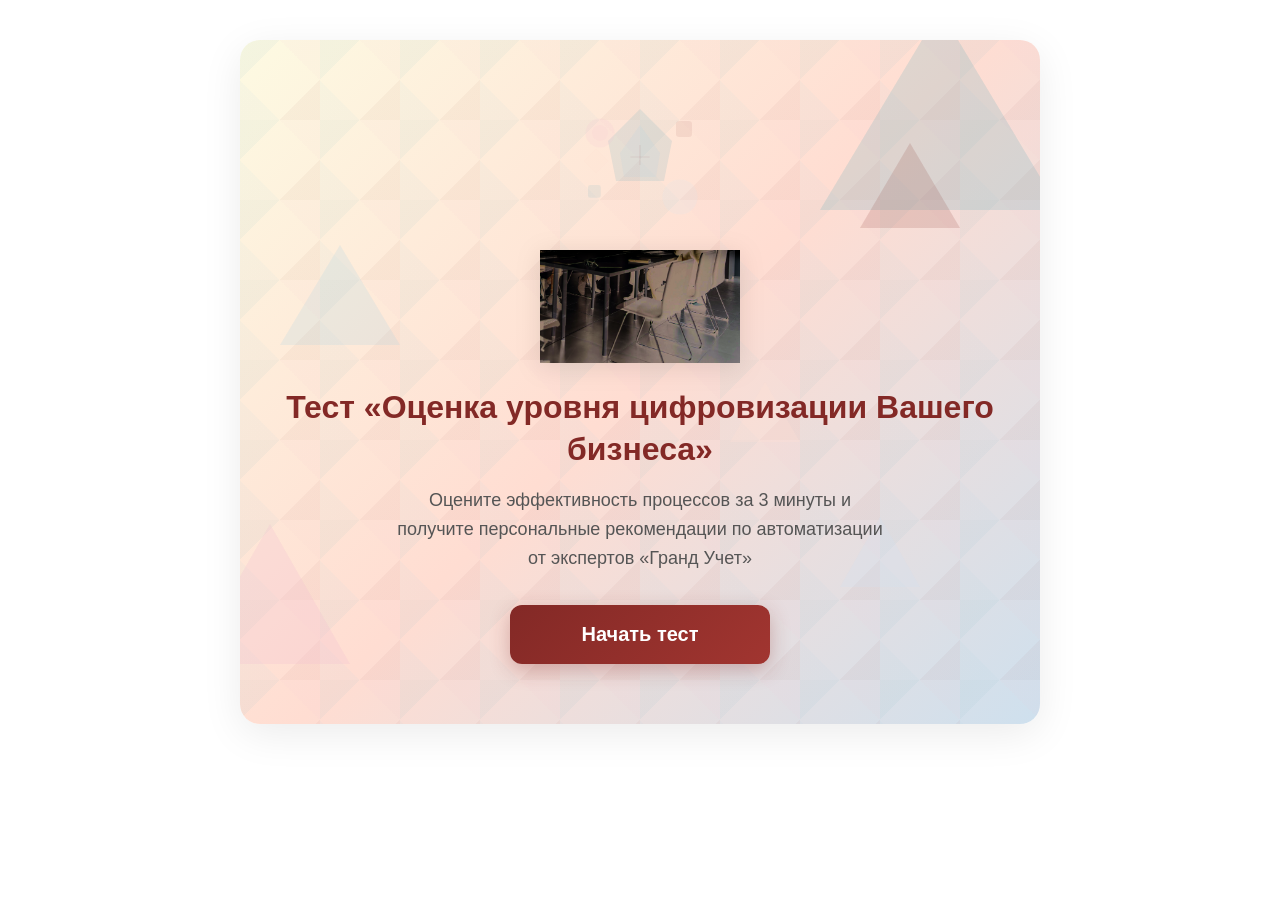
==== commit 6de0939b: "Upload index.html" ====
--- a/index.html
+++ b/index.html
@@ -1,289 +1,2721 @@
-<!DOCTYPE html>
-<html lang="ru">
-<head>
-<meta charset="UTF-8">
-<meta name="viewport" content="width=device-width, initial-scale=1.0">
-<title>Гранд Учет — Бухгалтерские услуги</title>
-<link rel="icon" href="assets/favicon.ico">
-<style>
-*, *::before, *::after { box-sizing: border-box; margin: 0; padding: 0; }
-html { scroll-behavior: smooth; }
-body { font-family: -apple-system, BlinkMacSystemFont, 'Segoe UI', Arial, sans-serif; font-size: 16px; line-height: 1.6; color: #333; background: #fff; }
-
-/* ШАПКА */
-.site-header {
-    position: fixed; top: 0; left: 0; right: 0; z-index: 1000;
-    background: #fff; border-bottom: 1px solid #eee;
-    padding: 0 24px; height: 64px;
-    display: flex; align-items: center; justify-content: space-between;
-}
-.site-logo { font-size: 22px; font-weight: 700; color: #832926; text-decoration: none; }
-.site-logo span { color: #60A9B9; }
-.site-nav { display: flex; gap: 24px; }
-.site-nav a { color: #555; text-decoration: none; font-size: 14px; font-weight: 500; transition: color 0.2s; }
-.site-nav a:hover, .site-nav a.active { color: #832926; }
-
-/* ========== БРЕНДОВАЯ АНИМАЦИЯ ========== */
-@keyframes tri-flow-1 {
-    0% { transform: rotate(15deg) translate(0, 0); opacity: 0.4; }
-    25% { transform: rotate(5deg) translate(-40px, 30px); opacity: 0.8; }
-    50% { transform: rotate(-10deg) translate(-80px, -20px); opacity: 0.3; }
-    75% { transform: rotate(10deg) translate(-20px, 50px); opacity: 0.7; }
-    100% { transform: rotate(15deg) translate(0, 0); opacity: 0.4; }
-}
-@keyframes tri-flow-2 {
-    0% { transform: rotate(-20deg) translate(0, 0); opacity: 0.5; }
-    25% { transform: rotate(-5deg) translate(50px, -30px); opacity: 0.9; }
-    50% { transform: rotate(15deg) translate(90px, 20px); opacity: 0.4; }
-    75% { transform: rotate(-10deg) translate(30px, -40px); opacity: 0.8; }
-    100% { transform: rotate(-20deg) translate(0, 0); opacity: 0.5; }
-}
-@keyframes tri-flow-3 {
-    0% { transform: rotate(45deg) translate(0, 0); opacity: 0.3; }
-    33% { transform: rotate(30deg) translate(30px, -40px); opacity: 0.7; }
-    66% { transform: rotate(60deg) translate(-30px, 20px); opacity: 0.5; }
-    100% { transform: rotate(45deg) translate(0, 0); opacity: 0.3; }
-}
-.hero-triangle {
-    position: absolute;
-    pointer-events: none;
-    z-index: 0;
-}
-.hero-triangle-1 {
-    top: -30px; right: -20px;
-    width: 0; height: 0;
-    border-left: 120px solid transparent;
-    border-right: 120px solid transparent;
-    border-bottom: 200px solid rgba(96, 169, 185, 0.2);
-    animation: tri-flow-1 20s ease-in-out infinite;
-}
-.hero-triangle-2 {
-    bottom: 60px; left: -50px;
-    width: 0; height: 0;
-    border-left: 80px solid transparent;
-    border-right: 80px solid transparent;
-    border-bottom: 140px solid rgba(239, 187, 207, 0.25);
-    animation: tri-flow-2 25s ease-in-out infinite;
-}
-.hero-triangle-3 {
-    top: 30%; left: 5%;
-    width: 0; height: 0;
-    border-left: 60px solid transparent;
-    border-right: 60px solid transparent;
-    border-bottom: 100px solid rgba(155, 205, 224, 0.18);
-    animation: tri-flow-3 22s ease-in-out infinite 3s;
-}
-.hero-triangle-4 {
-    top: 15%; right: 10%;
-    width: 0; height: 0;
-    border-left: 50px solid transparent;
-    border-right: 50px solid transparent;
-    border-bottom: 85px solid rgba(131, 41, 38, 0.15);
-    animation: tri-flow-1 18s ease-in-out infinite 1s;
-}
-.hero-triangle-5 {
-    bottom: 20%; right: 15%;
-    width: 0; height: 0;
-    border-left: 40px solid transparent;
-    border-right: 40px solid transparent;
-    border-bottom: 70px solid rgba(206, 224, 238, 0.25);
-    animation: tri-flow-2 28s ease-in-out infinite 5s;
-}
-.hero-triangle-6 {
-    top: 50%; right: 30%;
-    width: 0; height: 0;
-    border-left: 35px solid transparent;
-    border-right: 35px solid transparent;
-    border-bottom: 60px solid rgba(255, 221, 210, 0.25);
-    animation: tri-flow-3 16s ease-in-out infinite 2s;
-}
-
-/* HERO */
-.hero {
-    margin-top: 64px; min-height: 100vh;
-    display: flex; flex-direction: column; align-items: center; justify-content: center;
-    background: linear-gradient(135deg, #FDFAE2 0%, #FFDDD2 50%, #CEE0EE 100%);
-    padding: 80px 24px 60px;
-    text-align: center;
-    position: relative; overflow: hidden;
-}
-.hero::before {
-    content: ''; position: absolute; inset: 0;
-    background: repeating-linear-gradient(45deg, transparent, transparent 40px, rgba(96,169,185,0.04) 40px, rgba(96,169,185,0.04) 41px);
-}
-.hero-content { position: relative; z-index: 1; max-width: 800px; }
-.hero h1 { font-size: 42px; font-weight: 700; color: #832926; margin-bottom: 12px; line-height: 1.15; }
-.hero p { font-size: 18px; color: #555; margin-bottom: 20px; }
-
-/* ПРЕИМУЩЕСТВА НА СТАРТОВОЙ */
-.hero-benefits {
-    display: flex;
-    gap: 20px;
-    max-width: 800px;
-    margin: 28px auto 36px;
-    position: relative; z-index: 1;
-}
-.hero-benefit {
-    flex: 1;
-    background: rgba(255,255,255,0.7);
-    backdrop-filter: blur(8px);
-    -webkit-backdrop-filter: blur(8px);
-    border: 1px solid rgba(96,169,185,0.2);
-    border-radius: 16px;
-    padding: 20px 16px;
-    text-align: center;
-    transition: transform 0.3s, box-shadow 0.3s;
-}
-.hero-benefit:hover {
-    transform: translateY(-4px);
-    box-shadow: 0 12px 32px rgba(131,41,38,0.08);
-}
-.hero-benefit-icon {
-    width: 48px; height: 48px;
-    border-radius: 50%;
-    display: inline-flex; align-items: center; justify-content: center;
-    font-size: 22px;
-    margin-bottom: 10px;
-}
-.hero-benefit:nth-child(1) .hero-benefit-icon { background: rgba(96,169,185,0.15); }
-.hero-benefit:nth-child(2) .hero-benefit-icon { background: rgba(131,41,38,0.1); }
-.hero-benefit:nth-child(3) .hero-benefit-icon { background: rgba(155,205,224,0.2); }
-.hero-benefit h3 { font-size: 15px; font-weight: 600; color: #333; margin-bottom: 4px; }
-.hero-benefit p { font-size: 13px; color: #666; margin: 0; line-height: 1.4; }
-
-.hero-btn {
-    display: inline-flex; align-items: center; gap: 8px;
-    padding: 16px 40px; min-height: 56px;
-    font-size: 16px; font-weight: 700; color: #fff;
-    background: linear-gradient(135deg, #832926 0%, #a13530 100%);
-    border: none; border-radius: 12px; cursor: pointer;
-    box-shadow: 0 6px 20px rgba(131,41,38,0.3);
-    transition: transform 0.2s, box-shadow 0.2s;
-    text-decoration: none;
-    position: relative; z-index: 1;
-}
-.hero-btn:hover { transform: translateY(-2px); box-shadow: 0 10px 30px rgba(131,41,38,0.4); }
-
-@media (max-width: 768px) {
-    .hero h1 { font-size: 28px; }
-    .hero p { font-size: 16px; }
-    .hero { min-height: auto; padding: 100px 20px 60px; }
-    .hero-benefits { flex-direction: column; gap: 12px; }
-    .hero-benefit { padding: 16px; }
-}
-.hero h1 { font-size: 42px; font-weight: 700; color: #832926; margin-bottom: 16px; line-height: 1.2; }
-.hero p { font-size: 18px; color: #555; margin-bottom: 32px; }
-.hero-btn {
-    display: inline-flex; align-items: center; gap: 8px;
-    padding: 16px 40px; min-height: 56px;
-    font-size: 16px; font-weight: 700; color: #fff;
-    background: linear-gradient(135deg, #832926 0%, #a13530 100%);
-    border: none; border-radius: 12px; cursor: pointer;
-    box-shadow: 0 6px 20px rgba(131,41,38,0.3);
-    transition: transform 0.2s, box-shadow 0.2s;
-    text-decoration: none;
-}
-.hero-btn:hover { transform: translateY(-2px); box-shadow: 0 10px 30px rgba(131,41,38,0.4); }
-
-/* УСЛУГИ */
-
-
-/* КВИЗ */
-.quiz-section { background: #fff; padding: 0; }
-
-/* ФУТЕР */
-.site-footer { padding: 48px 24px; background: #333; color: #ccc; text-align: center; font-size: 14px; }
-.site-footer a { color: #60A9B9; text-decoration: none; }
-.site-footer a:hover { text-decoration: underline; }
-
-@media (max-width: 768px) {
-    .hero h1 { font-size: 28px; }
-    .hero p { font-size: 16px; }
-    .hero { min-height: 60vh; padding: 40px 20px; }
-    .site-nav { gap: 12px; }
-    .site-nav a { font-size: 12px; }
-
-}
-</style>
-</head>
-<body>
-
-<!-- ШАПКА -->
-<header class="site-header">
-    <a href="#" class="site-logo"><img src="assets/logo-granduchet.png" alt="Гранд Учет" style="height:36px;width:auto;"></a>
-    <nav class="site-nav">
-        <a href="#">Главная</a>
-        <a href="#">Услуги</a>
-        <a href="#">О нас</a>
-        <a href="#">Контакты</a>
-    </nav>
-</header>
-
-<!-- 1-й ЭКРАН: HERO -->
-<section class="hero">
-    <!-- Брендовые треугольники с анимацией -->
-    <div class="hero-triangle hero-triangle-1"></div>
-    <div class="hero-triangle hero-triangle-2"></div>
-    <div class="hero-triangle hero-triangle-3"></div>
-    <div class="hero-triangle hero-triangle-4"></div>
-    <div class="hero-triangle hero-triangle-5"></div>
-    <div class="hero-triangle hero-triangle-6"></div>
-
-    <div class="hero-content">
-        <h1>Бухгалтерские услуги<br>для вашего бизнеса</h1>
-        <p>Полный спектр бухгалтерского сопровождения: от постановки учёта до налогового планирования. 20 лет безупречной работы.</p>
-
-        <div class="hero-benefits">
-            <div class="hero-benefit">
-                <div class="hero-benefit-icon">📊</div>
-                <h3>Бухгалтерский учёт</h3>
-                <p>Полное ведение с использованием современных технологий</p>
-            </div>
-            <div class="hero-benefit">
-                <div class="hero-benefit-icon">📋</div>
-                <h3>Налоговое планирование</h3>
-                <p>Оптимизация нагрузки и минимизация рисков</p>
-            </div>
-            <div class="hero-benefit">
-                <div class="hero-benefit-icon">🔄</div>
-                <h3>Автоматизация</h3>
-                <p>Внедрение цифровых решений для повышения эффективности</p>
-            </div>
-        </div>
-
-        <a href="#quiz-section" class="hero-btn">Оценить цифровизацию →</a>
-    </div>
-</section>
-
-<!-- 2-й ЭКРАН: КВИЗ -->
-<section id="quiz-section" class="quiz-section">
-    <iframe src="index.html" style="width:100%;border:none;min-height:100vh;" id="quiz-frame"></iframe>
-</section>
-
-<!-- ФУТЕР -->
-<footer class="site-footer">
-    <p>© 2026 <a href="#">Гранд Учет</a> — профессиональные бухгалтерские услуги</p>
-    <p style="margin-top:8px;color:#999;font-size:13px;">Демо-версия для ознакомления · Опросник «Оценка уровня цифровизации»</p>
-</footer>
-
-<!-- Автоподстройка высоты iframe -->
-<script>
-(function() {
-    var frame = document.getElementById('quiz-frame');
-    if (!frame) return;
-    function resize() {
-        try {
-            var doc = frame.contentDocument || frame.contentWindow.document;
-            var h = doc.documentElement.scrollHeight || doc.body.scrollHeight;
-            frame.style.minHeight = Math.max(h, 600) + 'px';
-        } catch(e) {}
-    }
-    frame.onload = resize;
-    window.addEventListener('resize', resize);
-    // Повтор через 1с и 3с (для динамической высоты квиза)
-    setTimeout(resize, 1000);
-    setTimeout(resize, 3000);
-})();
-</script>
-</body>
-</html>
+<!DOCTYPE html>
+<html lang="ru">
+<head>
+<meta charset="UTF-8">
+<meta name="viewport" content="width=device-width, initial-scale=1.0">
+<title>Test</title>
+<style>
+/* ========================================
+   Квиз «Оценка уровня цифровизации бизнеса»
+   granduchet.ru
+   Mobile-First | CSS v1.0
+   ======================================== */
+
+/* --- Reset & Base --- */
+*, *::before, *::after {
+    box-sizing: border-box;
+    margin: 0;
+    padding: 0;
+}
+
+html {
+    scroll-behavior: smooth;
+    -webkit-text-size-adjust: 100%;
+}
+
+body {
+    font-family: 'Panton', Arial, sans-serif;
+    font-size: 16px;
+    line-height: 1.5;
+    color: #333;
+    background: #fff;
+    -webkit-font-smoothing: antialiased;
+    -moz-osx-font-smoothing: grayscale;
+}
+
+/* --- Quiz Container --- */
+.granduchet-quiz {
+    max-width: 800px;
+    margin: 0 auto;
+    padding: 0;
+    position: relative;
+    overflow: hidden;
+    background: #fff;
+    min-height: 100vh;
+    min-height: 100dvh;
+}
+
+/* --- Font Loading --- */
+@font-face {
+    font-family: 'Panton';
+    src: url('https://granduchet.ru/wp-content/themes/granduchet/fonts/Panton-Regular.woff2') format('woff2'),
+         url('https://granduchet.ru/wp-content/themes/granduchet/fonts/Panton-Regular.woff') format('woff');
+    font-weight: 400;
+    font-style: normal;
+    font-display: swap;
+}
+
+@font-face {
+    font-family: 'Panton';
+    src: url('https://granduchet.ru/wp-content/themes/granduchet/fonts/Panton-Bold.woff2') format('woff2'),
+         url('https://granduchet.ru/wp-content/themes/granduchet/fonts/Panton-Bold.woff') format('woff');
+    font-weight: 700;
+    font-style: normal;
+    font-display: swap;
+}
+
+@font-face {
+    font-family: 'Panton';
+    src: url('https://granduchet.ru/wp-content/themes/granduchet/fonts/Panton-SemiBold.woff2') format('woff2'),
+         url('https://granduchet.ru/wp-content/themes/granduchet/fonts/Panton-SemiBold.woff') format('woff');
+    font-weight: 600;
+    font-style: normal;
+    font-display: swap;
+}
+
+/* --- Landing Screen --- */
+.quiz-landing {
+    display: flex;
+    flex-direction: column;
+    align-items: center;
+    justify-content: center;
+    min-height: 100vh;
+    min-height: 100dvh;
+    padding: 40px 20px;
+    background: linear-gradient(135deg, #FDFAE2 0%, #FFDDD2 50%, #CEE0EE 100%);
+    position: relative;
+    overflow: hidden;
+}
+
+.quiz-landing::before {
+    content: '';
+    position: absolute;
+    top: 0;
+    left: 0;
+    width: 100%;
+    height: 100%;
+    pointer-events: none;
+    z-index: 0;
+    background-image: 
+        linear-gradient(135deg, rgba(96,169,185,0.06) 25%, transparent 25%),
+        linear-gradient(225deg, rgba(239,187,207,0.06) 25%, transparent 25%),
+        linear-gradient(315deg, rgba(131,41,38,0.04) 25%, transparent 25%),
+        linear-gradient(45deg, rgba(155,205,224,0.06) 25%, transparent 25%);
+    background-size: 80px 80px;
+    animation: pattern-drift 30s linear infinite;
+}
+
+/* Треугольный паттерн */
+.quiz-landing-triangle {
+    position: absolute;
+    pointer-events: none;
+    z-index: 0;
+}
+
+.quiz-landing-triangle-1 {
+    top: -30px;
+    right: -20px;
+    width: 0;
+    height: 0;
+    border-left: 120px solid transparent;
+    border-right: 120px solid transparent;
+    border-bottom: 200px solid rgba(96, 169, 185, 0.2);
+    animation: tri-flow-1 20s ease-in-out infinite;
+}
+
+.quiz-landing-triangle-2 {
+    bottom: 60px;
+    left: -50px;
+    width: 0;
+    height: 0;
+    border-left: 80px solid transparent;
+    border-right: 80px solid transparent;
+    border-bottom: 140px solid rgba(239, 187, 207, 0.25);
+    animation: tri-flow-2 25s ease-in-out infinite;
+}
+
+.quiz-landing-triangle-3 {
+    top: 30%;
+    left: 5%;
+    width: 0;
+    height: 0;
+    border-left: 60px solid transparent;
+    border-right: 60px solid transparent;
+    border-bottom: 100px solid rgba(155, 205, 224, 0.18);
+    animation: tri-flow-3 22s ease-in-out infinite 3s;
+}
+
+.quiz-landing-triangle-4 {
+    top: 15%;
+    right: 10%;
+    width: 0;
+    height: 0;
+    border-left: 50px solid transparent;
+    border-right: 50px solid transparent;
+    border-bottom: 85px solid rgba(131, 41, 38, 0.15);
+    animation: tri-flow-1 18s ease-in-out infinite 1s;
+}
+
+.quiz-landing-triangle-5 {
+    bottom: 20%;
+    right: 15%;
+    width: 0;
+    height: 0;
+    border-left: 40px solid transparent;
+    border-right: 40px solid transparent;
+    border-bottom: 70px solid rgba(206, 224, 238, 0.25);
+    animation: tri-flow-2 28s ease-in-out infinite 5s;
+}
+
+.quiz-landing-triangle-6 {
+    top: 50%;
+    right: 30%;
+    width: 0;
+    height: 0;
+    border-left: 35px solid transparent;
+    border-right: 35px solid transparent;
+    border-bottom: 60px solid rgba(255, 221, 210, 0.25);
+    animation: tri-flow-3 16s ease-in-out infinite 2s;
+}
+
+@keyframes tri-flow-1 {
+    0% { transform: rotate(15deg) translate(0, 0); opacity: 0.4; }
+    25% { transform: rotate(5deg) translate(-40px, 30px); opacity: 0.8; }
+    50% { transform: rotate(-10deg) translate(-80px, -20px); opacity: 0.3; }
+    75% { transform: rotate(10deg) translate(-20px, 50px); opacity: 0.7; }
+    100% { transform: rotate(15deg) translate(0, 0); opacity: 0.4; }
+}
+
+@keyframes tri-flow-2 {
+    0% { transform: rotate(-20deg) translate(0, 0); opacity: 0.5; }
+    25% { transform: rotate(-5deg) translate(50px, -30px); opacity: 0.9; }
+    50% { transform: rotate(15deg) translate(90px, 20px); opacity: 0.4; }
+    75% { transform: rotate(-10deg) translate(30px, -40px); opacity: 0.8; }
+    100% { transform: rotate(-20deg) translate(0, 0); opacity: 0.5; }
+}
+
+@keyframes tri-flow-3 {
+    0% { transform: rotate(45deg) translate(0, 0); opacity: 0.3; }
+    33% { transform: rotate(30deg) translate(30px, -40px); opacity: 0.7; }
+    66% { transform: rotate(60deg) translate(-30px, 20px); opacity: 0.5; }
+    100% { transform: rotate(45deg) translate(0, 0); opacity: 0.3; }
+}
+
+@keyframes pattern-drift {
+    0% { transform: rotate(0deg); }
+    100% { transform: rotate(360deg); }
+}
+
+.quiz-landing-illustration {
+    width: 160px;
+    height: 130px;
+    margin-bottom: 20px;
+    position: relative;
+    z-index: 1;
+}
+
+.quiz-landing-logo {
+    max-width: 200px;
+    height: auto;
+    margin-bottom: 24px;
+    position: relative;
+    z-index: 1;
+    filter: drop-shadow(0 4px 12px rgba(0,0,0,0.1));
+}
+
+.quiz-landing h1 {
+    font-size: 24px;
+    font-weight: 700;
+    color: #832926;
+    text-align: center;
+    margin-bottom: 16px;
+    position: relative;
+    z-index: 1;
+    line-height: 1.3;
+}
+
+.quiz-landing p {
+    font-size: 16px;
+    color: #555;
+    text-align: center;
+    max-width: 500px;
+    margin-bottom: 32px;
+    position: relative;
+    z-index: 1;
+    line-height: 1.6;
+}
+
+.quiz-btn-start {
+    display: inline-flex;
+    align-items: center;
+    justify-content: center;
+    padding: 16px 40px;
+    min-height: 56px;
+    min-width: 220px;
+    font-family: 'Panton', Arial, sans-serif;
+    font-size: 18px;
+    font-weight: 700;
+    color: #fff;
+    background: linear-gradient(135deg, #832926 0%, #a13530 100%);
+    border: none;
+    border-radius: 12px;
+    cursor: pointer;
+    transition: transform 0.2s, box-shadow 0.2s;
+    position: relative;
+    z-index: 1;
+    box-shadow: 0 6px 20px rgba(131,41,38,0.3);
+    text-decoration: none;
+}
+
+.quiz-btn-start:hover {
+    transform: translateY(-2px);
+    box-shadow: 0 10px 30px rgba(131,41,38,0.4);
+}
+
+.quiz-btn-start:active {
+    transform: translateY(0);
+}
+
+.quiz-btn-start:focus-visible {
+    outline: 3px solid #832926;
+    outline-offset: 3px;
+}
+
+
+
+/* --- Quiz Screens (Blocks) --- */
+.quiz-screen {
+    display: none;
+    padding: 24px 20px 100px;
+    min-height: calc(100vh - 56px);
+    min-height: calc(100dvh - 56px);
+    box-sizing: border-box;
+    position: relative;
+}
+
+.quiz-question:only-child {
+    max-height: calc(100vh - 180px);
+    max-height: calc(100dvh - 180px);
+    overflow-y: auto;
+}
+
+.quiz-screen.active {
+    display: flex;
+    flex-direction: column;
+    justify-content: flex-start;
+    padding-top: 24px;
+}
+
+.quiz-screen.slide-left {
+    animation: slideLeft 0.3s ease forwards;
+}
+
+.quiz-screen.slide-right {
+    animation: slideRight 0.3s ease forwards;
+}
+
+@keyframes fadeSlideIn {
+    from {
+        opacity: 0;
+        transform: translateX(30px);
+    }
+    to {
+        opacity: 1;
+        transform: translateX(0);
+    }
+}
+
+@keyframes fadeSlideOut {
+    from {
+        opacity: 1;
+        transform: translateX(0);
+    }
+    to {
+        opacity: 0;
+        transform: translateX(-30px);
+    }
+}
+
+@keyframes slideLeft {
+    from {
+        opacity: 1;
+        transform: translateX(0);
+    }
+    to {
+        opacity: 0;
+        transform: translateX(-30px);
+    }
+}
+
+@keyframes slideRight {
+    from {
+        opacity: 1;
+        transform: translateX(0);
+    }
+    to {
+        opacity: 0;
+        transform: translateX(30px);
+    }
+}
+
+/* --- Block Header --- */
+.quiz-block-header {
+    margin-bottom: 24px;
+    padding-bottom: 16px;
+    border-bottom: 2px solid #CEE0EE;
+}
+
+.quiz-block-number {
+    font-size: 13px;
+    font-weight: 600;
+    color: #60A9B9;
+    text-transform: uppercase;
+    letter-spacing: 1px;
+    margin-bottom: 6px;
+}
+
+.quiz-block-title {
+    font-size: 20px;
+    font-weight: 700;
+    color: #832926;
+    line-height: 1.3;
+}
+
+/* --- Info Banner (SEO Tips) --- */
+.quiz-info-banner {
+    display: flex;
+    align-items: flex-start;
+    gap: 12px;
+    padding: 14px 16px;
+    margin-bottom: 20px;
+    background: #FDFAE2;
+    border-left: 4px solid #832926;
+    border-radius: 0 8px 8px 0;
+    font-size: 14px;
+    color: #555;
+    line-height: 1.5;
+    position: relative;
+    animation: bannerSlide 0.4s ease;
+}
+
+@keyframes bannerSlide {
+    from {
+        opacity: 0;
+        transform: translateY(-10px);
+    }
+    to {
+        opacity: 1;
+        transform: translateY(0);
+    }
+}
+
+.quiz-info-banner-icon {
+    flex-shrink: 0;
+    width: 24px;
+    height: 24px;
+    display: flex;
+    align-items: center;
+    justify-content: center;
+    background: #832926;
+    color: #fff;
+    border-radius: 50%;
+    font-size: 14px;
+    font-weight: 700;
+    margin-top: 1px;
+}
+
+.quiz-info-banner-close {
+    flex-shrink: 0;
+    width: 28px;
+    height: 28px;
+    display: flex;
+    align-items: center;
+    justify-content: center;
+    background: none;
+    border: none;
+    cursor: pointer;
+    font-size: 18px;
+    color: #999;
+    transition: color 0.2s;
+    margin-left: auto;
+    position: absolute;
+    top: 10px;
+    right: 10px;
+    min-width: 28px;
+    min-height: 28px;
+}
+
+.quiz-info-banner-close:hover {
+    color: #832926;
+}
+
+.quiz-info-banner-text {
+    flex: 1;
+    padding-right: 28px;
+}
+
+/* --- Questions --- */
+.quiz-questions {
+    display: flex;
+    flex-direction: column;
+    gap: 20px;
+}
+
+.quiz-question {
+    background: #fff;
+    border: 1px solid #E8E8E8;
+    border-radius: 12px;
+    padding: 20px;
+    transition: border-color 0.2s, box-shadow 0.2s;
+}
+
+.quiz-question.answered {
+    border-color: #60A9B9;
+    background: #f8fcfe;
+}
+
+.quiz-question-text {
+    font-size: 16px;
+    font-weight: 600;
+    color: #333;
+    margin-bottom: 14px;
+    line-height: 1.4;
+}
+
+/* --- Options (Radio Buttons) --- */
+.quiz-options {
+    display: flex;
+    flex-direction: column;
+    gap: 8px;
+}
+
+.quiz-option {
+    display: flex;
+    align-items: center;
+    gap: 12px;
+    padding: 12px 16px;
+    border: 1px solid #E0E0E0;
+    border-radius: 10px;
+    cursor: pointer;
+    transition: all 0.2s;
+    font-size: 15px;
+    color: #444;
+    user-select: none;
+    -webkit-tap-highlight-color: transparent;
+}
+
+.quiz-option:hover {
+    border-color: #9BCDE0;
+    background: #f0f7fb;
+}
+
+.quiz-option.selected {
+    border-color: #832926;
+    background: #FDFAE2;
+    color: #333;
+    font-weight: 600;
+}
+
+.quiz-option input[type="radio"] {
+    display: none;
+}
+
+.quiz-option-radio {
+    width: 22px;
+    height: 22px;
+    border: 2px solid #C0C0C0;
+    border-radius: 50%;
+    flex-shrink: 0;
+    position: relative;
+    transition: all 0.2s;
+}
+
+.quiz-option.selected .quiz-option-radio {
+    border-color: #832926;
+    background: #832926;
+}
+
+.quiz-option.selected .quiz-option-radio::after {
+    content: '';
+    position: absolute;
+    top: 50%;
+    left: 50%;
+    transform: translate(-50%, -50%);
+    width: 10px;
+    height: 10px;
+    background: #fff;
+    border-radius: 50%;
+}
+
+.quiz-option-text {
+    flex: 1;
+}
+
+/* --- Progress Indicator per block --- */
+.quiz-block-progress {
+    text-align: center;
+    font-size: 13px;
+    color: #999;
+    margin-top: 24px;
+    padding-top: 16px;
+    border-top: 1px solid #E8E8E8;
+    transition: all 0.3s ease;
+}
+
+/* --- Блок завершён — деловой стиль --- */
+.quiz-block-progress.complete {
+    position: absolute;
+    top: 50%;
+    left: 0;
+    right: 0;
+    transform: translateY(-50%);
+    border: none;
+    padding: 0;
+    margin: 0;
+}
+
+.quiz-block-progress.complete .quiz-q-progress-text {
+    font-size: 18px;
+    font-weight: 700;
+    color: #832926;
+    letter-spacing: 0.5px;
+    animation: fadeSlideIn 400ms ease forwards;
+}
+
+/* --- Navigation --- */
+.quiz-navigation {
+    position: fixed;
+    bottom: 0;
+    left: 0;
+    right: 0;
+    z-index: 99;
+    background: #fff;
+    border-top: 1px solid #E8E8E8;
+    padding: 12px 20px;
+    padding-bottom: max(12px, env(safe-area-inset-bottom));
+    display: flex;
+    gap: 10px;
+    box-shadow: 0 -2px 12px rgba(0,0,0,0.06);
+}
+
+.quiz-nav-back {
+    flex: 0 0 auto;
+    min-width: 48px;
+    min-height: 48px;
+    padding: 12px 16px;
+    background: #fff;
+    border: 2px solid #ddd;
+    border-radius: 10px;
+    cursor: pointer;
+    font-family: 'Panton', Arial, sans-serif;
+    font-size: 15px;
+    font-weight: 600;
+    color: #666;
+    transition: all 0.2s;
+    display: flex;
+    align-items: center;
+    justify-content: center;
+    gap: 6px;
+}
+
+.quiz-nav-back:hover {
+    border-color: #832926;
+    color: #832926;
+}
+
+.quiz-nav-back:active {
+    transform: scale(0.97);
+}
+
+.quiz-nav-back:disabled {
+    opacity: 0.3;
+    cursor: not-allowed;
+    border-color: #ddd;
+    color: #bbb;
+}
+
+.quiz-nav-back:focus-visible {
+    outline: 3px solid #832926;
+    outline-offset: 2px;
+}
+
+.quiz-nav-next {
+    flex: 1;
+    min-height: 48px;
+    padding: 12px 24px;
+    background: linear-gradient(135deg, #832926 0%, #a13530 100%);
+    border: none;
+    border-radius: 10px;
+    cursor: pointer;
+    font-family: 'Panton', Arial, sans-serif;
+    font-size: 16px;
+    font-weight: 700;
+    color: #fff;
+    transition: all 0.2s;
+    box-shadow: 0 4px 12px rgba(131,41,38,0.2);
+    display: flex;
+    align-items: center;
+    justify-content: center;
+    gap: 8px;
+}
+
+.quiz-nav-next:hover:not(:disabled) {
+    transform: translateY(-1px);
+    box-shadow: 0 6px 16px rgba(131,41,38,0.3);
+}
+
+.quiz-nav-next:active:not(:disabled) {
+    transform: translateY(0);
+}
+
+.quiz-nav-next:disabled {
+    background: #D0D0D0;
+    cursor: not-allowed;
+    box-shadow: none;
+    color: #999;
+}
+
+.quiz-nav-next:focus-visible {
+    outline: 3px solid #832926;
+    outline-offset: 2px;
+}
+
+/* --- Final Screen (Form) --- */
+.quiz-final-screen {
+    display: none;
+    padding: 24px 20px 120px;
+    min-height: 100vh;
+    min-height: 100dvh;
+}
+
+.quiz-final-screen.active {
+    display: block;
+    animation: fadeSlideIn 0.3s ease forwards;
+}
+
+.quiz-final-header {
+    text-align: center;
+    margin-bottom: 28px;
+}
+
+.quiz-final-header h2 {
+    font-size: 22px;
+    font-weight: 700;
+    color: #832926;
+    margin-bottom: 10px;
+    line-height: 1.3;
+}
+
+.quiz-final-header p {
+    font-size: 16px;
+    color: #666;
+    line-height: 1.5;
+}
+
+.quiz-final-form {
+    max-width: 480px;
+    margin: 0 auto;
+}
+
+.quiz-form-group {
+    margin-bottom: 16px;
+}
+
+.quiz-form-label {
+    display: block;
+    font-size: 14px;
+    font-weight: 600;
+    color: #555;
+    margin-bottom: 6px;
+}
+
+.quiz-form-label .required {
+    color: #832926;
+}
+
+.quiz-form-input {
+    width: 100%;
+    padding: 14px 16px;
+    font-family: 'Panton', Arial, sans-serif;
+    font-size: 16px;
+    border: 2px solid #E0E0E0;
+    border-radius: 10px;
+    color: #333;
+    background: #fff;
+    transition: border-color 0.2s, box-shadow 0.2s;
+    outline: none;
+    -webkit-appearance: none;
+    appearance: none;
+}
+
+.quiz-form-input:focus {
+    border-color: #832926;
+    box-shadow: 0 0 0 3px rgba(131,41,38,0.1);
+}
+
+.quiz-form-input.error {
+    border-color: #d32f2f;
+    background: #fff5f5;
+}
+
+.quiz-form-input::placeholder {
+    color: #aaa;
+}
+
+.quiz-form-error {
+    font-size: 13px;
+    color: #d32f2f;
+    margin-top: 4px;
+    display: none;
+}
+
+.quiz-form-error.visible {
+    display: block;
+}
+
+/* --- Checkbox fields --- */
+.quiz-form-checkbox-group {
+    margin-bottom: 16px;
+}
+
+.quiz-form-checkbox {
+    display: flex;
+    align-items: flex-start;
+    gap: 10px;
+    cursor: pointer;
+    padding: 10px 0;
+    -webkit-tap-highlight-color: transparent;
+}
+
+.quiz-form-checkbox input[type="checkbox"] {
+    display: none;
+}
+
+.quiz-checkbox-box {
+    width: 22px;
+    height: 22px;
+    border: 2px solid #C0C0C0;
+    border-radius: 4px;
+    flex-shrink: 0;
+    margin-top: 2px;
+    position: relative;
+    transition: all 0.2s;
+}
+
+.quiz-form-checkbox input:checked + .quiz-checkbox-box {
+    border-color: #832926;
+    background: #832926;
+}
+
+.quiz-form-checkbox input:checked + .quiz-checkbox-box::after {
+    content: '';
+    position: absolute;
+    top: 2px;
+    left: 6px;
+    width: 6px;
+    height: 11px;
+    border: solid #fff;
+    border-width: 0 2px 2px 0;
+    transform: rotate(45deg);
+}
+
+.quiz-checkbox-text {
+    flex: 1;
+    font-size: 14px;
+    color: #555;
+    line-height: 1.4;
+}
+
+.quiz-checkbox-text a {
+    color: #832926;
+    text-decoration: underline;
+}
+
+/* --- Final Buttons --- */
+.quiz-final-actions {
+    margin-top: 28px;
+    display: flex;
+    flex-direction: column;
+    gap: 12px;
+}
+
+.quiz-btn-primary {
+    width: 100%;
+    min-height: 52px;
+    padding: 14px 24px;
+    font-family: 'Panton', Arial, sans-serif;
+    font-size: 16px;
+    font-weight: 700;
+    color: #fff;
+    background: linear-gradient(135deg, #832926 0%, #a13530 100%);
+    border: none;
+    border-radius: 12px;
+    cursor: pointer;
+    transition: transform 0.2s, box-shadow 0.2s;
+    box-shadow: 0 4px 16px rgba(131,41,38,0.25);
+    line-height: 1.3;
+}
+
+.quiz-btn-primary:hover:not(:disabled) {
+    transform: translateY(-1px);
+    box-shadow: 0 6px 20px rgba(131,41,38,0.35);
+}
+
+.quiz-btn-primary:active:not(:disabled) {
+    transform: translateY(0);
+}
+
+.quiz-btn-primary:disabled {
+    background: #D0D0D0;
+    cursor: not-allowed;
+    box-shadow: none;
+    color: #999;
+}
+
+.quiz-btn-primary:focus-visible {
+    outline: 3px solid #832926;
+    outline-offset: 2px;
+}
+
+.quiz-btn-secondary {
+    width: 100%;
+    min-height: 52px;
+    padding: 14px 24px;
+    font-family: 'Panton', Arial, sans-serif;
+    font-size: 16px;
+    font-weight: 600;
+    color: #832926;
+    background: #fff;
+    border: 2px solid #832926;
+    border-radius: 12px;
+    cursor: pointer;
+    transition: all 0.2s;
+}
+
+.quiz-btn-secondary:hover {
+    background: #FDFAE2;
+}
+
+.quiz-btn-secondary:active {
+    transform: scale(0.98);
+}
+
+.quiz-btn-secondary:focus-visible {
+    outline: 3px solid #832926;
+    outline-offset: 2px;
+}
+
+/* --- Thank You Screen --- */
+.quiz-thankyou {
+    display: none;
+    flex-direction: column;
+    align-items: center;
+    justify-content: center;
+    min-height: 100vh;
+    min-height: 100dvh;
+    padding: 40px 20px;
+    text-align: center;
+    background: linear-gradient(135deg, #FDFAE2 0%, #CEE0EE 100%);
+}
+
+.quiz-thankyou.active {
+    display: flex;
+    animation: fadeSlideIn 0.4s ease forwards;
+}
+
+.quiz-thankyou-icon {
+    width: 80px;
+    height: 80px;
+    background: #60A9B9;
+    border-radius: 50%;
+    display: flex;
+    align-items: center;
+    justify-content: center;
+    margin-bottom: 24px;
+    color: #fff;
+    font-size: 40px;
+}
+
+.quiz-thankyou h2 {
+    font-size: 24px;
+    font-weight: 700;
+    color: #832926;
+    margin-bottom: 14px;
+    line-height: 1.3;
+}
+
+.quiz-thankyou p {
+    font-size: 16px;
+    color: #555;
+    max-width: 480px;
+    line-height: 1.6;
+    margin-bottom: 8px;
+}
+
+.quiz-thankyou .small {
+    font-size: 14px;
+    color: #888;
+    margin-top: 20px;
+}
+
+/* --- Loading state --- */
+.quiz-loading {
+    display: inline-block;
+    width: 20px;
+    height: 20px;
+    border: 3px solid rgba(255,255,255,0.3);
+    border-top-color: #fff;
+    border-radius: 50%;
+    animation: spin 0.6s linear infinite;
+    margin-right: 8px;
+    vertical-align: middle;
+}
+
+@keyframes spin {
+    to { transform: rotate(360deg); }
+}
+
+/* --- Scroll hint for mobile swipe --- */
+.quiz-swipe-hint {
+    display: none;
+    text-align: center;
+    font-size: 13px;
+    color: #bbb;
+    margin-top: 12px;
+    animation: pulse 2s ease-in-out infinite;
+}
+
+@keyframes pulse {
+    0%, 100% { opacity: 0.4; }
+    50% { opacity: 1; }
+}
+
+.quiz-swipe-hint .arrow {
+    display: inline-block;
+    margin: 0 4px;
+}
+
+/* --- Lazy Loading Placeholder --- */
+.quiz-placeholder {
+    min-height: 200px;
+    display: flex;
+    align-items: center;
+    justify-content: center;
+    color: #aaa;
+    font-size: 15px;
+}
+
+/* --- Hidden SEO Block --- */
+.quiz-seo-text {
+    position: absolute;
+    left: -9999px;
+    top: auto;
+    width: 1px;
+    height: 1px;
+    overflow: hidden;
+}
+
+/* --- Responsive: Tablet+ (768px+) --- */
+@media (min-width: 768px) {
+    .quiz-landing {
+        padding: 60px 40px;
+        border-radius: 16px;
+        min-height: auto;
+    }
+
+    .quiz-landing-logo {
+        max-width: 340px;
+    }
+
+    .quiz-landing h1 {
+        font-size: 32px;
+    }
+
+    .quiz-landing p {
+        font-size: 18px;
+    }
+
+    .quiz-btn-start {
+        min-width: 260px;
+        padding: 18px 48px;
+        font-size: 20px;
+    }
+
+    .quiz-screen {
+        padding: 32px 40px 100px;
+    }
+
+    .quiz-block-title {
+        font-size: 24px;
+    }
+
+    .quiz-question {
+        padding: 24px;
+    }
+
+    .quiz-question-text {
+        font-size: 17px;
+    }
+
+    .quiz-option {
+        padding: 14px 20px;
+        font-size: 16px;
+    }
+
+    .quiz-navigation {
+        padding: 16px 40px;
+        gap: 16px;
+    }
+
+    .quiz-nav-back {
+        min-width: 140px;
+        padding: 14px 24px;
+    }
+
+    .quiz-nav-next {
+        font-size: 18px;
+        min-height: 52px;
+    }
+
+    .quiz-final-screen {
+        padding: 40px 40px 120px;
+    }
+
+    .quiz-final-header h2 {
+        font-size: 28px;
+    }
+
+    .quiz-btn-primary,
+    .quiz-btn-secondary {
+        min-height: 56px;
+        font-size: 17px;
+    }
+
+    .quiz-thankyou h2 {
+        font-size: 28px;
+    }
+
+    .quiz-swipe-hint {
+        display: none; /* no swipe hint on desktop */
+    }
+
+    /* Two-column layout for form buttons on desktop */
+    .quiz-final-actions {
+        flex-direction: row;
+    }
+
+    .quiz-final-actions .quiz-btn-primary,
+    .quiz-final-actions .quiz-btn-secondary {
+        flex: 1;
+    }
+
+    .quiz-info-banner {
+        font-size: 15px;
+        padding: 16px 20px;
+    }
+}
+
+/* --- Responsive: Desktop (1024px+) --- */
+@media (min-width: 1024px) {
+    .granduchet-quiz {
+        margin: 40px auto;
+        border-radius: 20px;
+        box-shadow: 0 10px 40px rgba(0,0,0,0.08);
+        min-height: auto;
+    }
+
+    .quiz-screen {
+        padding: 40px 48px 100px;
+    }
+
+    .quiz-navigation {
+        padding: 16px 48px;
+    }
+}
+
+/* --- Responsive: Small Mobile (max 360px) --- */
+@media (max-width: 360px) {
+    .quiz-landing h1 {
+        font-size: 20px;
+    }
+
+    .quiz-block-title {
+        font-size: 18px;
+    }
+
+    .quiz-question-text {
+        font-size: 15px;
+    }
+
+    .quiz-option {
+        font-size: 14px;
+        padding: 10px 12px;
+    }
+
+    .quiz-navigation {
+        padding: 10px 12px;
+    }
+}
+
+/* --- Reduced motion --- */
+@media (prefers-reduced-motion: reduce) {
+    *, *::before, *::after {
+        animation-duration: 0.01ms !important;
+        animation-iteration-count: 1 !important;
+        transition-duration: 0.01ms !important;
+    }
+}
+
+/* --- SEO-текст: визуально скрыт, доступен для индексации --- */
+.visually-hidden {
+    position: absolute;
+    width: 1px;
+    height: 1px;
+    padding: 0;
+    margin: -1px;
+    overflow: hidden;
+    clip: rect(0, 0, 0, 0);
+    white-space: nowrap;
+    border: 0;
+}
+
+</style>
+</head>
+<body>
+<!-- ========================================
+     Квиз «Оценка уровня цифровизации бизнеса»
+     granduchet.ru | HTML-каркас
+     Встраивается в PHP-шаблон WordPress
+     ======================================== -->
+
+<!-- КВИЗ-КОНТЕЙНЕР -->
+<div class="granduchet-quiz" itemscope itemtype="https://schema.org/Quiz">
+
+    <!-- СТАРТОВЫЙ ЭКРАН (ЛЕНДИНГ) -->
+    <div class="quiz-landing" style="display:flex;">
+        <!-- Треугольный паттерн бренда -->
+        <div class="quiz-landing-triangle quiz-landing-triangle-1"></div>
+        <div class="quiz-landing-triangle quiz-landing-triangle-2"></div>
+        <div class="quiz-landing-triangle quiz-landing-triangle-3"></div>
+        <div class="quiz-landing-triangle quiz-landing-triangle-4"></div>
+        <div class="quiz-landing-triangle quiz-landing-triangle-5"></div>
+        <div class="quiz-landing-triangle quiz-landing-triangle-6"></div>
+        <!-- Декоративная SVG-иллюстрация -->
+        <svg class="quiz-landing-illustration" viewBox="0 0 200 160" fill="none" xmlns="http://www.w3.org/2000/svg">
+            <path d="M100 10 L140 50 L130 100 L70 100 L60 50 Z" fill="#60A9B9" opacity="0.15"/>
+            <path d="M100 30 L125 65 L120 95 L80 95 L75 65 Z" fill="#9BCDE0" opacity="0.12"/>
+            <circle cx="50" cy="40" r="18" fill="#EFBBCF" opacity="0.15"/>
+            <circle cx="50" cy="40" r="10" fill="#EFBBCF" opacity="0.1"/>
+            <circle cx="150" cy="120" r="22" fill="#CEE0EE" opacity="0.15"/>
+            <rect x="145" y="25" width="20" height="20" rx="4" fill="#832926" opacity="0.08"/>
+            <rect x="35" y="105" width="16" height="16" rx="3" fill="#60A9B9" opacity="0.12"/>
+            <path d="M30 75 L45 60 L60 75 L45 90 Z" fill="#FFDDD2" opacity="0.15"/>
+            <line x1="100" y1="55" x2="100" y2="80" stroke="#832926" stroke-width="1.5" opacity="0.08"/>
+            <line x1="88" y1="70" x2="112" y2="70" stroke="#832926" stroke-width="1.5" opacity="0.08"/>
+        </svg>
+        <img
+            class="quiz-landing-logo"
+            src="./assets/logo-big.jpg"
+            alt="Гранд Учет"
+            width="200"
+            height="auto"
+            loading="lazy"
+        />
+        <h1>Тест «Оценка уровня цифровизации Вашего бизнеса»</h1>
+        <p>Оцените эффективность процессов за 3 минуты и получите персональные рекомендации по автоматизации от экспертов «Гранд Учет»</p>
+        <button type="button" class="quiz-btn-start" aria-label="Начать тест">Начать тест</button>
+    </div>
+
+
+
+    <!-- БЛОК 1 -->
+    <div class="quiz-screen" data-block="1" role="tabpanel">
+        <div class="quiz-block-container"></div>
+    </div>
+
+    <!-- БЛОК 2 -->
+    <div class="quiz-screen" data-block="2" role="tabpanel">
+        <div class="quiz-block-container"></div>
+    </div>
+
+    <!-- БЛОК 3 -->
+    <div class="quiz-screen" data-block="3" role="tabpanel">
+        <div class="quiz-block-container"></div>
+    </div>
+
+    <!-- БЛОК 4 -->
+    <div class="quiz-screen" data-block="4" role="tabpanel">
+        <div class="quiz-block-container"></div>
+    </div>
+
+    <!-- ПОДСКАЗКА ДЛЯ СВАЙПА (мобильные) -->
+    <div class="quiz-swipe-hint" style="display:none;">
+        <span class="arrow">←</span> Проведите влево для продолжения <span class="arrow">→</span>
+    </div>
+
+    <!-- ФИНАЛЬНЫЙ ЭКРАН: ФОРМА ЗАХВАТА -->
+    <div class="quiz-final-screen" style="display:none;">
+        <div class="quiz-final-header">
+            <h2>Мы подготовим для вас персональные рекомендации</h2>
+            <p>Укажите, пожалуйста, куда прислать результат и контакты для связи</p>
+        </div>
+
+        <form class="quiz-final-form" novalidate autocomplete="on">
+            <!-- Имя -->
+            <div class="quiz-form-group">
+                <label class="quiz-form-label" for="quiz-name">
+                    Имя <span class="required">*</span>
+                </label>
+                <input
+                    type="text"
+                    id="quiz-name"
+                    class="quiz-form-input"
+                    name="name"
+                    placeholder="Ваше имя"
+                    maxlength="100"
+                    required
+                    data-error="quiz-name-error"
+                />
+                <div class="quiz-form-error" id="quiz-name-error"></div>
+            </div>
+
+            <!-- Компания -->
+            <div class="quiz-form-group">
+                <label class="quiz-form-label" for="quiz-company">
+                    Компания <span class="required">*</span>
+                </label>
+                <input
+                    type="text"
+                    id="quiz-company"
+                    class="quiz-form-input"
+                    name="company"
+                    placeholder="Название компании"
+                    maxlength="200"
+                    required
+                    data-error="quiz-company-error"
+                />
+                <div class="quiz-form-error" id="quiz-company-error"></div>
+            </div>
+
+            <!-- E-mail -->
+            <div class="quiz-form-group">
+                <label class="quiz-form-label" for="quiz-email">
+                    E-mail <span class="required">*</span>
+                </label>
+                <input
+                    type="email"
+                    id="quiz-email"
+                    class="quiz-form-input"
+                    name="email"
+                    placeholder="example@company.ru"
+                    required
+                    autocomplete="email"
+                    data-error="quiz-email-error"
+                />
+                <div class="quiz-form-error" id="quiz-email-error"></div>
+            </div>
+
+            <!-- Телефон -->
+            <div class="quiz-form-group">
+                <label class="quiz-form-label" for="quiz-phone">
+                    Телефон <span class="required">*</span>
+                </label>
+                <input
+                    type="tel"
+                    id="quiz-phone"
+                    class="quiz-form-input"
+                    name="phone"
+                    placeholder="+7 (___) ___-__-__"
+                    required
+                    autocomplete="tel"
+                    inputmode="numeric"
+                    data-error="quiz-phone-error"
+                />
+                <div class="quiz-form-error" id="quiz-phone-error"></div>
+            </div>
+
+            <!-- Согласие на обработку ПД -->
+            <div class="quiz-form-checkbox-group">
+                <label class="quiz-form-checkbox">
+                    <input type="checkbox" id="quiz-consent" checked data-error="quiz-consent-error" />
+                    <span class="quiz-checkbox-box"></span>
+                    <span class="quiz-checkbox-text">
+                        Даю согласие на обработку персональных данных в соответствии с
+                        <a href="/privacy-policy/" target="_blank" rel="noopener">Политикой обработки персональных данных</a>
+                        <span class="required">*</span>
+                    </span>
+                </label>
+                <div class="quiz-form-error" id="quiz-consent-error"></div>
+            </div>
+
+            <!-- Ознакомление с Политикой -->
+            <div class="quiz-form-checkbox-group">
+                <label class="quiz-form-checkbox">
+                    <input type="checkbox" id="quiz-policy" checked data-error="quiz-policy-error" />
+                    <span class="quiz-checkbox-box"></span>
+                    <span class="quiz-checkbox-text">
+                        Подтверждаю, что ознакомлен(а) с
+                        <a href="/privacy-policy/" target="_blank" rel="noopener">Политикой обработки персональных данных</a>
+                        <span class="required">*</span>
+                    </span>
+                </label>
+                <div class="quiz-form-error" id="quiz-policy-error"></div>
+            </div>
+
+            <!-- Кнопки -->
+            <div class="quiz-final-actions">
+                <button type="button" id="quiz-submit-report" class="quiz-btn-primary">
+                    Получить персональный отчет по цифровой зрелости бизнеса
+                </button>
+                <button type="button" id="quiz-submit-consult" class="quiz-btn-secondary">
+                    Получить персональную консультацию по автоматизации
+                </button>
+            </div>
+        </form>
+    </div>
+
+    <!-- ЭКРАН БЛАГОДАРНОСТИ -->
+    <div class="quiz-thankyou" style="display:none;">
+        <div class="quiz-thankyou-icon">✓</div>
+        <h2>Благодарим Вас за участие в опросе!</h2>
+        <p>Мы получили вашу заявку и свяжемся с вами в ближайшее время.</p>
+        <p>Персональные рекомендации будут направлены на указанный e-mail.</p>
+        <p class="small">С уважением, команда «Гранд Учет»</p>
+    </div>
+
+    <!-- НАВИГАЦИЯ -->
+    <div class="quiz-navigation" style="display:none;">
+        <button type="button" class="quiz-nav-back" aria-label="Назад" disabled>
+            ← Назад
+        </button>
+        <button type="button" class="quiz-nav-next" aria-label="Далее" disabled>
+            <span class="quiz-nav-next-text">Далее</span>
+            <span class="quiz-nav-next-arrow">→</span>
+        </button>
+    </div>
+
+</div>
+
+<!-- ============================================
+     СКРЫТЫЙ SEO-ТЕКСТ (1500-2000 знаков)
+     ============================================ -->
+<div class="quiz-seo-text" aria-hidden="true">
+    <h2>Зачем нужна автоматизация бухгалтерии?</h2>
+    <p>Автоматизация бухгалтерии — ключевой шаг к повышению эффективности бизнеса. Современные решения позволяют существенно сократить время на обработку первичной документации, исключить человеческие ошибки и обеспечить прозрачность финансовых потоков. Внедрение систем автоматизации бухгалтерского учета помогает компаниям снизить операционные затраты на 30-50% и высвободить ресурсы для стратегического развития.</p>
+
+    <h2>Как цифровой документооборот экономит время?</h2>
+    <p>Электронный документооборот (ЭДО) трансформирует традиционные бизнес-процессы. С ним согласование договоров занимает часы вместо недель, а обмен первичными документами с контрагентами происходит в режиме реального времени. Цифровой документооборот полностью исключает потерю документов, автоматизирует контроль сроков и обеспечивает юридическую значимость всех операций.</p>
+
+    <h2>Преимущества КЭДО</h2>
+    <p>Кадровый электронный документооборот (КЭДО) — это новый стандарт работы с персоналом. Оформление новых сотрудников сокращается с нескольких дней до одного часа. Все кадровые документы подписываются усиленной квалифицированной электронной подписью, что полностью соответствует требованиям трудового законодательства. КЭДО особенно актуален для компаний с распределенной структурой и удаленными сотрудниками.</p>
+
+    <h2>Зачем нужна роботизация (RPA)?</h2>
+    <p>Роботизация бизнес-процессов (RPA) позволяет автоматизировать до 70% рутинных операций — от обработки входящих писем до формирования отчетности. RPA-роботы работают 24/7 без ошибок, интегрируются с любыми системами и окупаются в течение 6-12 месяцев. Цифровизация бизнеса через RPA — это не просто экономия, а качественный скачок в эффективности и конкурентоспособности.</p>
+</div>
+
+<!-- ============================================
+     JSON-LD МИКРОРАЗМЕТКА Schema.org FAQPage
+     ============================================ -->
+<script type="application/ld+json">
+{
+    "@context": "https://schema.org",
+    "@type": "FAQPage",
+    "mainEntity": [
+        {
+            "@type": "Question",
+            "name": "Как осуществляется загрузка банковских выписок?",
+            "acceptedAnswer": {
+                "@type": "Answer",
+                "text": "Автоматически через интеграцию с банком, загружаются вручную или вводятся вручную бухгалтером."
+            }
+        },
+        {
+            "@type": "Question",
+            "name": "Как формируются счета и закрывающие документы?",
+            "acceptedAnswer": {
+                "@type": "Answer",
+                "text": "Автоматически согласно графику, создаются каждый документ отдельно или в Word/Excel."
+            }
+        },
+        {
+            "@type": "Question",
+            "name": "Используется ли ЭДО с контрагентами?",
+            "acceptedAnswer": {
+                "@type": "Answer",
+                "text": "Да, только получаем или нет."
+            }
+        },
+        {
+            "@type": "Question",
+            "name": "Есть ли распознавание первички?",
+            "acceptedAnswer": {
+                "@type": "Answer",
+                "text": "Автоматически в 1С, вручную из PDF/бумаги или отсутствует."
+            }
+        },
+        {
+            "@type": "Question",
+            "name": "Ведете ли управленческий учет?",
+            "acceptedAnswer": {
+                "@type": "Answer",
+                "text": "Да, на основе бухгалтерского, во внешних файлах вручную или нет."
+            }
+        },
+        {
+            "@type": "Question",
+            "name": "Как вы организуете архив бухгалтерских документов?",
+            "acceptedAnswer": {
+                "@type": "Answer",
+                "text": "Не больше 5 минут, несколько часов или несколько дней."
+            }
+        },
+        {
+            "@type": "Question",
+            "name": "Сколько занимает подписание документов?",
+            "acceptedAnswer": {
+                "@type": "Answer",
+                "text": "До 1 дня, 2-5 дней или более недели."
+            }
+        },
+        {
+            "@type": "Question",
+            "name": "Как организовано согласование?",
+            "acceptedAnswer": {
+                "@type": "Answer",
+                "text": "Электронно в системе, виза на бумаге/e-mail или процесс не организован."
+            }
+        },
+        {
+            "@type": "Question",
+            "name": "Есть ли контроль сроков согласования?",
+            "acceptedAnswer": {
+                "@type": "Answer",
+                "text": "Да, частично или нет."
+            }
+        },
+        {
+            "@type": "Question",
+            "name": "Как происходит оформление сотрудников?",
+            "acceptedAnswer": {
+                "@type": "Answer",
+                "text": "Онлайн (КЭДО), онлайн-документы с подписью в офисе или лично в офисе."
+            }
+        },
+        {
+            "@type": "Question",
+            "name": "Как подписывают кадровые документы?",
+            "acceptedAnswer": {
+                "@type": "Answer",
+                "text": "Электронно (КЭДО), смешанно или все на бумаге."
+            }
+        },
+        {
+            "@type": "Question",
+            "name": "Время оформления нового сотрудника?",
+            "acceptedAnswer": {
+                "@type": "Answer",
+                "text": "До 1 часа, до 4 часов или несколько дней."
+            }
+        },
+        {
+            "@type": "Question",
+            "name": "Используются ли RPA роботы?",
+            "acceptedAnswer": {
+                "@type": "Answer",
+                "text": "Да, пилотный уровень или нет."
+            }
+        },
+        {
+            "@type": "Question",
+            "name": "Обработка входящих писем и документов?",
+            "acceptedAnswer": {
+                "@type": "Answer",
+                "text": "Автоматическая, частично или отсутствует."
+            }
+        },
+        {
+            "@type": "Question",
+            "name": "Интеграции между ключевыми системами?",
+            "acceptedAnswer": {
+                "@type": "Answer",
+                "text": "Полная интеграция, частично или отсутствует."
+            }
+        },
+        {
+            "@type": "Question",
+            "name": "Автоматическое формирование отчетов?",
+            "acceptedAnswer": {
+                "@type": "Answer",
+                "text": "Да, частично или нет."
+            }
+        },
+        {
+            "@type": "Question",
+            "name": "Используются ли дашборды?",
+            "acceptedAnswer": {
+                "@type": "Answer",
+                "text": "Да, запланировано или нет."
+            }
+        },
+        {
+            "@type": "Question",
+            "name": "Автоматические уведомления о проблемах?",
+            "acceptedAnswer": {
+                "@type": "Answer",
+                "text": "Да, частично или нет."
+            }
+        },
+        {
+            "@type": "Question",
+            "name": "Доля автоматических операций?",
+            "acceptedAnswer": {
+                "@type": "Answer",
+                "text": "Более 50%, 20-50% или менее 20%."
+            }
+        }
+    ]
+}
+</script>
+
+<!-- СКРЫТЫЙ SEO-ТЕКСТ (для поисковой индексации) -->
+<div class="visually-hidden" aria-hidden="false">
+  <h2>Зачем нужна автоматизация бухгалтерии?</h2>
+  <p>Автоматизация бухгалтерии исключает человеческий фактор при обработке первичной документации, разноске выписок и формировании отчетности. «Гранд Учет» помогает внедрять автоматизацию бухгалтерского учета поэтапно. Результат — сокращение сроков закрытия периода до 70%, снижение ошибок и полная прозрачность финансов. Особенно актуальна автоматизация бухгалтерии для компаний с большим объемом операций.</p>
+
+  <h2>Как цифровой документооборот экономит время?</h2>
+  <p>Электронный документооборот сокращает взаимодействие с контрагентами с дней до минут. Цифровой документооборот исключает потерю бумаг, автоматически формирует архивы и упрощает сверку взаиморасчетов. Каждый документ отслеживается, сроки подписания фиксируются, доступ к архиву — не более 5 минут. Внедрение ЭДО окупается в первые же месяцы работы.</p>
+
+  <h2>Преимущества КЭДО и кадрового ЭДО</h2>
+  <p>Автоматизация кадрового учета через КЭДО сокращает время оформления сотрудников с нескольких дней до часа. Электронный документооборот в кадровой сфере полностью законен: сотрудники подписывают документы из любой точки через браузер. КЭДО особенно выгоден распределенным компаниям и снижает нагрузку на HR-отдел.</p>
+
+  <h2>Зачем нужна роботизация процессов (RPA) в бизнесе?</h2>
+  <p>Роботизация бизнес-процессов (RPA) берет на себя рутинные операции: обработку писем, загрузку выписок, формирование отчетов. Цифровизация бизнеса через RPA высвобождает сотрудников для стратегических задач. Компании с RPA отмечают рост производительности на 30-50%. «Гранд Учет» предлагает решения по роботизации с интеграцией в 1С и полный цикл цифровой трансформации.</p>
+</div>
+
+<!-- СТИЛИ И СКРИПТЫ -->
+<link rel="stylesheet" href="./assets/quiz.css" />
+<script defer src="./assets/quiz.js"></script>
+
+<script>
+/* ========================================
+   Квиз «Оценка уровня цифровизации бизнеса»
+   granduchet.ru
+   JavaScript v1.0
+   ======================================== */
+
+(function () {
+    'use strict';
+
+    /* ============================================
+       ДАННЫЕ: 19 вопросов, 4 блока
+       ============================================ */
+    const QUIZ_DATA = [
+        {
+            id: 1,
+            title: 'Автоматизация финансового и бухгалтерского учета',
+            questions: [
+                {
+                    id: 'q1',
+                    text: 'Как осуществляется загрузка банковских выписок?',
+                    options: [
+                        'Автоматически через интеграцию с банком',
+                        'Загружаются вручную',
+                        'Вводятся вручную бухгалтером'
+                    ]
+                },
+                {
+                    id: 'q2',
+                    text: 'Как формируются счета и закрывающие документы?',
+                    options: [
+                        'Автоматически согласно графику',
+                        'Создаем каждый документ отдельно',
+                        'Создаем в Word/Excel'
+                    ]
+                },
+                {
+                    id: 'q3',
+                    text: 'Используется ли ЭДО с контрагентами?',
+                    options: ['Да', 'Только получаем', 'Нет']
+                },
+                {
+                    id: 'q4',
+                    text: 'Есть ли распознавание первички?',
+                    options: ['Автоматически в 1С', 'Вручную из PDF/бумаги', 'Нет, теряются']
+                },
+                {
+                    id: 'q5',
+                    text: 'Ведете ли управленческий учет?',
+                    options: [
+                        'Да, на основе бухгалтерского',
+                        'Да, во внешних файлах вручную',
+                        'Нет'
+                    ]
+                }
+            ]
+        },
+        {
+            id: 2,
+            title: 'Документооборот и цифровые документы',
+            questions: [
+                {
+                    id: 'q6',
+                    text: 'Как вы организуете архив бухгалтерских документов?',
+                    options: ['Не больше 5 минут', 'Несколько часов', 'Несколько дней']
+                },
+                {
+                    id: 'q7',
+                    text: 'Сколько занимает подписание документов?',
+                    options: ['До 1 дня', '2-5 дней', 'Более недели']
+                },
+                {
+                    id: 'q8',
+                    text: 'Как организовано согласование?',
+                    options: [
+                        'Электронно в системе',
+                        'Виза на бумаге/e-mail',
+                        'Процесс не организован'
+                    ]
+                },
+                {
+                    id: 'q9',
+                    text: 'Есть ли контроль сроков согласования?',
+                    options: ['Да', 'Частично', 'Нет']
+                }
+            ]
+        },
+        {
+            id: 3,
+            title: 'Кадровые процессы и цифровое трудоустройство',
+            questions: [
+                {
+                    id: 'q10',
+                    text: 'Как происходит оформление сотрудников?',
+                    options: ['Онлайн (КЭДО)', 'Онлайн-документы, подпись в офисе', 'Лично в офисе']
+                },
+                {
+                    id: 'q11',
+                    text: 'Как подписывают кадровые документы?',
+                    options: ['Электронно (КЭДО)', 'Смешанно', 'Все на бумаге']
+                },
+                {
+                    id: 'q12',
+                    text: 'Время оформления нового сотрудника?',
+                    options: ['До 1 часа', 'До 4 часов', 'Несколько дней']
+                }
+            ]
+        },
+        {
+            id: 4,
+            title: 'Роботизация и цифровые сервисы',
+            questions: [
+                {
+                    id: 'q13',
+                    text: 'Используются ли RPA роботы?',
+                    options: ['Да', 'Пилотный уровень', 'Нет']
+                },
+                {
+                    id: 'q14',
+                    text: 'Обработка входящих писем и документов?',
+                    options: ['Да, автоматическая', 'Частично', 'Нет']
+                },
+                {
+                    id: 'q15',
+                    text: 'Интеграции между ключевыми системами?',
+                    options: ['Полная интеграция', 'Частично', 'Нет интеграции']
+                },
+                {
+                    id: 'q16',
+                    text: 'Автоматическое формирование отчетов?',
+                    options: ['Да', 'Частично', 'Нет']
+                },
+                {
+                    id: 'q17',
+                    text: 'Используются ли дашборды?',
+                    options: ['Да', 'Запланировано', 'Нет']
+                },
+                {
+                    id: 'q18',
+                    text: 'Автоматические уведомления о проблемах?',
+                    options: ['Да', 'Частично', 'Нет']
+                },
+                {
+                    id: 'q19',
+                    text: 'Доля автоматических операций?',
+                    options: ['Более 50%', '20-50%', 'Менее 20%']
+                }
+            ]
+        }
+    ];
+
+    /* ============================================
+       SEO-ПОДСКАЗКИ (инфо-баннеры)
+       ============================================ */
+    const BANNER_TEXTS = {
+        1: 'Роботизация разноски выписок экономит до 40% времени бухгалтера и исключает ошибки в назначении платежа.',
+        2: 'Внедрение электронного документооборота сокращает расходы на курьеров и архивы, а также ускоряет сверку взаиморасчетов.',
+        3: 'Переход на КЭДО сокращает время оформления сотрудника с нескольких дней до одного часа и исключает бумажную волокиту.',
+        4: 'Роботизация (RPA) позволяет автоматизировать до 70% рутинных операций, освобождая время сотрудников для стратегических задач.'
+    };
+
+    /* ============================================
+       СОСТОЯНИЕ
+       ============================================ */
+    const state = {
+        currentBlock: 0,        // 0-indexed
+        currentQInBlock: [0, 0, 0, 0], // текущий вопрос в каждом блоке
+        answers: {},            // { qId: optionIndex }
+        bannerShown: {},        // { blockId: true } — не показываем повторно при возврате
+        isSubmitting: false,
+        initialized: false
+    };
+
+    /* ============================================
+       DOM ССЫЛКИ
+       ============================================ */
+    let els = {};
+
+    function cacheDom() {
+        els.quiz = document.querySelector('.granduchet-quiz');
+        els.landing = document.querySelector('.quiz-landing');
+        els.startBtn = document.querySelector('.quiz-btn-start');
+        els.screens = document.querySelectorAll('.quiz-screen');
+        els.nav = document.querySelector('.quiz-navigation');
+        els.backBtn = document.querySelector('.quiz-nav-back');
+        els.nextBtn = document.querySelector('.quiz-nav-next');
+        els.nextBtnText = els.nextBtn ? els.nextBtn.querySelector('.quiz-nav-next-text') : null;
+        els.finalScreen = document.querySelector('.quiz-final-screen');
+        els.thankyou = document.querySelector('.quiz-thankyou');
+        els.blockContainers = document.querySelectorAll('.quiz-block-container');
+        els.form = document.querySelector('.quiz-final-form');
+        els.formName = document.getElementById('quiz-name');
+        els.formCompany = document.getElementById('quiz-company');
+        els.formEmail = document.getElementById('quiz-email');
+        els.formPhone = document.getElementById('quiz-phone');
+        els.formConsent = document.getElementById('quiz-consent');
+        els.formPolicy = document.getElementById('quiz-policy');
+        els.formErrors = document.querySelectorAll('.quiz-form-error');
+        els.submitReport = document.getElementById('quiz-submit-report');
+        els.submitConsult = document.getElementById('quiz-submit-consult');
+        els.swipeHint = document.querySelector('.quiz-swipe-hint');
+    }
+
+    /* ============================================
+       РЕНДЕРИНГ ВОПРОСОВ
+       ============================================ */
+    function renderQuestions() {
+        els.blockContainers.forEach(function (container, index) {
+            var block = QUIZ_DATA[index];
+            if (!block) return;
+
+            var html = '';
+            html += '<div class="quiz-block-header">';
+            html += '  <div class="quiz-block-number">Вопрос <span class="quiz-q-counter">1</span> из ' + block.questions.length + '</div>';
+            html += '  <h2 class="quiz-block-title">' + escapeHtml(block.title) + '</h2>';
+            html += '</div>';
+
+            // Info Banner (SEO Tip)
+            html += '<div class="quiz-info-banner" data-block="' + block.id + '" style="display:none;">';
+            html += '  <span class="quiz-info-banner-icon">ℹ</span>';
+            html += '  <span class="quiz-info-banner-text">' + escapeHtml(BANNER_TEXTS[block.id] || '') + '</span>';
+            html += '  <button type="button" class="quiz-info-banner-close" aria-label="Закрыть">&times;</button>';
+            html += '</div>';
+
+            html += '<div class="quiz-questions">';
+
+            // Показываем только первый (текущий) вопрос в блоке
+            block.questions.forEach(function (q, qi) {
+                var answered = state.answers[q.id] !== undefined;
+                var isFirstUnanswered = false;
+                if (!answered && !isFirstUnanswered) {
+                    var foundUnanswered = false;
+                    for (var pi = 0; pi < qi; pi++) {
+                        if (state.answers[block.questions[pi].id] === undefined) {
+                            foundUnanswered = true;
+                            break;
+                        }
+                    }
+                    isFirstUnanswered = !foundUnanswered;
+                }
+                var showQ = answered || (qi === 0) || isFirstUnanswered || (getAnsweredCount(index) === block.questions.length);
+                if (getAnsweredCount(index) === block.questions.length) {
+                    showQ = (qi === block.questions.length - 1);
+                } else if (!answered && !isFirstUnanswered) {
+                    showQ = false;
+                }
+
+                html += '<div class="quiz-question' + (answered ? ' answered' : '') + '" data-qid="' + q.id + '" style="' + (showQ ? '' : 'display:none;') + '">';
+                html += '  <div class="quiz-question-text">' + escapeHtml(q.text) + '</div>';
+                html += '  <div class="quiz-options">';
+
+                q.options.forEach(function (opt, oi) {
+                    var selected = state.answers[q.id] === oi;
+                    html += '    <label class="quiz-option' + (selected ? ' selected' : '') + '">';
+                    html += '      <input type="radio" name="' + q.id + '" value="' + oi + '"' + (selected ? ' checked' : '') + '>';
+                    html += '      <span class="quiz-option-radio"></span>';
+                    html += '      <span class="quiz-option-text">' + escapeHtml(opt) + '</span>';
+                    html += '    </label>';
+                });
+
+                html += '  </div>';
+                html += '</div>';
+            });
+
+            html += '</div>';
+
+            html += '<div class="quiz-block-progress">';
+            html += '  <span class="quiz-q-progress-text">Вопрос ' + (getAnsweredCount(index) + 1) + ' из ' + block.questions.length + '</span>';
+            html += '</div>';
+
+            container.innerHTML = html;
+        });
+
+        // Сразу обновляем видимость вопросов
+        showCurrentQuestions();
+    }
+
+    /**
+     * Показывает текущий вопрос в каждом блоке, остальные скрывает.
+     */
+    function showCurrentQuestions() {
+        els.blockContainers.forEach(function (container, index) {
+            var block = QUIZ_DATA[index];
+            if (!block) return;
+
+            var questions = container.querySelectorAll('.quiz-question');
+            var answeredCount = getAnsweredCount(index);
+            var totalQuestions = block.questions.length;
+
+            // Если все вопросы отвечены — показываем последний (уже отвеченный)
+            if (answeredCount >= totalQuestions) {
+                questions.forEach(function (q, qi) {
+                    q.style.display = 'none';
+                });
+                var radios = container.querySelectorAll('input[type="radio"]');
+                radios.forEach(function (r) { r.disabled = true; });
+                var progressText = container.querySelector('.quiz-q-progress-text');
+                if (progressText) progressText.textContent = '✅ Блок завершён';
+                var counter = container.querySelector('.quiz-q-counter');
+                if (counter) counter.textContent = totalQuestions;
+                var progressDiv = container.querySelector('.quiz-block-progress');
+                if (progressDiv) { progressDiv.style.display = 'block'; progressDiv.classList.add('complete'); }
+
+                // Кнопка «Назад» активна — можно вернуться к предыдущему вопросу
+                els.backBtn.disabled = false;
+                return;
+            }
+
+            // Ищем первый неотвеченный вопрос
+            var firstUnanswered = -1;
+            for (var qi = 0; qi < totalQuestions; qi++) {
+                if (state.answers[block.questions[qi].id] === undefined) {
+                    firstUnanswered = qi;
+                    break;
+                }
+            }
+
+            questions.forEach(function (q, qi) {
+                // Показываем первый неотвеченный, остальные скрываем
+                q.style.display = (qi === firstUnanswered) ? 'block' : 'none';
+
+                // Если вопрос не отвечен — сбрасываем визуальное состояние
+                if (qi === firstUnanswered) {
+                    var qBlock = QUIZ_DATA[index];
+                    var qData = qBlock ? qBlock.questions[qi] : null;
+                    if (qData && state.answers[qData.id] === undefined) {
+                        q.classList.remove('answered');
+                        var opts = q.querySelectorAll('.quiz-option');
+                        opts.forEach(function (lbl) {
+                            lbl.classList.remove('selected');
+                            var inp = lbl.querySelector('input');
+                            if (inp) inp.checked = false;
+                        });
+                    }
+                }
+            });
+
+            // Обновляем счётчик
+            var counter = container.querySelector('.quiz-q-counter');
+            if (counter) {
+                counter.textContent = firstUnanswered + 1;
+            }
+            var progressText = container.querySelector('.quiz-q-progress-text');
+            if (progressText) {
+                progressText.textContent = 'Вопрос ' + (firstUnanswered + 1) + ' из ' + totalQuestions;
+            }
+
+            // Разблокируем радио
+            var radios = container.querySelectorAll('input[type="radio"]');
+            radios.forEach(function (r) { r.disabled = false; });
+
+        });
+
+        // Кнопка «Назад» — только для активного блока
+        var activeAnswered = getAnsweredCount(state.currentBlock);
+        els.backBtn.disabled = (activeAnswered <= 0);
+    }
+
+    /* ============================================
+       ВСПОМОГАТЕЛЬНЫЕ
+       ============================================ */
+    function escapeHtml(str) {
+        if (typeof str !== 'string') return '';
+        var div = document.createElement('div');
+        div.appendChild(document.createTextNode(str));
+        return div.innerHTML;
+    }
+
+    function getBlockQuestionCount(blockIndex) {
+        return QUIZ_DATA[blockIndex] ? QUIZ_DATA[blockIndex].questions.length : 0;
+    }
+
+    function getAnsweredCount(blockIndex) {
+        var block = QUIZ_DATA[blockIndex];
+        if (!block) return 0;
+        var count = 0;
+        block.questions.forEach(function (q) {
+            if (state.answers[q.id] !== undefined) count++;
+        });
+        return count;
+    }
+
+    function isBlockComplete(blockIndex) {
+        return getAnsweredCount(blockIndex) === getBlockQuestionCount(blockIndex);
+    }
+
+    function getTotalAnswered() {
+        var count = 0;
+        for (var key in state.answers) {
+            if (state.answers.hasOwnProperty(key)) count++;
+        }
+        return count;
+    }
+
+    /* ============================================
+       СТЕППЕР (навигация по блокам)
+       ============================================ */
+
+
+    /* ============================================
+       ПРОГРЕСС (общий)
+       ============================================ */
+    function updateProgress() {
+        // Заглушка — прогресс отображается внутри каждого блока
+    }
+
+    /* ============================================
+       ИНФО-БАННЕРЫ
+       ============================================ */
+    function showBanner(blockIndex) {
+        var block = QUIZ_DATA[blockIndex];
+        if (!block) return;
+
+        // Не показываем, если уже показали при первом входе
+        if (state.bannerShown[block.id]) return;
+
+        var banner = els.screens[blockIndex].querySelector('.quiz-info-banner');
+        if (banner) {
+            banner.style.display = 'flex';
+            state.bannerShown[block.id] = true;
+        }
+    }
+
+    function setupBannerClose() {
+        document.addEventListener('click', function (e) {
+            var closeBtn = e.target.closest('.quiz-info-banner-close');
+            if (closeBtn) {
+                var banner = closeBtn.closest('.quiz-info-banner');
+                if (banner) {
+                    banner.style.display = 'none';
+                }
+            }
+        });
+    }
+
+    /* ============================================
+       НАВИГАЦИЯ
+       ============================================ */
+    function showBlock(blockIndex, direction) {
+        var totalBlocks = QUIZ_DATA.length;
+
+        if (blockIndex < 0) blockIndex = 0;
+        if (blockIndex >= totalBlocks) {
+            showFinalScreen();
+            return;
+        }
+
+        // Скрываем все блоки и финал
+        els.screens.forEach(function (s) { 
+            s.classList.remove('active', 'slide-left', 'slide-right'); 
+            s.style.display = 'none';
+        });
+        els.finalScreen.classList.remove('active');
+
+        // Показываем нужный блок
+        els.screens[blockIndex].classList.add('active');
+        els.screens[blockIndex].style.display = 'block';
+
+        // Анимация
+        if (direction === 'next') {
+            els.screens[blockIndex].style.animation = 'none';
+            els.screens[blockIndex].offsetHeight; // reflow
+            els.screens[blockIndex].style.animation = '';
+        } else if (direction === 'prev') {
+            els.screens[blockIndex].style.animation = 'none';
+            els.screens[blockIndex].offsetHeight;
+            els.screens[blockIndex].style.animation = '';
+        }
+
+        // Показываем навигацию
+        els.nav.style.display = 'flex';
+
+        // Обновляем видимость вопросов (первый неотвеченный)
+        showCurrentQuestions();
+
+        // Кнопки
+        // Кнопка «Назад» обновится в showCurrentQuestions() (активна со второго ответа)
+        els.backBtn.disabled = true;
+
+        // Обновляем текст кнопки Далее
+        var block = QUIZ_DATA[blockIndex];
+        var isLastBlock = (blockIndex === totalBlocks - 1);
+        if (els.nextBtnText) {
+            els.nextBtnText.textContent = isLastBlock ? 'Готово' : 'Далее';
+        }
+        // Добавляем иконку стрелки для промежуточных блоков
+        var arrowSpan = els.nextBtn.querySelector('.quiz-nav-next-arrow');
+        if (arrowSpan) {
+            arrowSpan.textContent = isLastBlock ? '→' : '→';
+        }
+
+        // Проверяем заполненность блока
+        updateNextButton(blockIndex);
+
+        // Показываем баннер
+        showBanner(blockIndex);
+
+        // Свайп-подсказка на мобильных
+        if (els.swipeHint) {
+            els.swipeHint.style.display = (window.innerWidth < 768 && blockIndex < totalBlocks - 1) ? 'block' : 'none';
+        }
+
+        // Обновляем прогресс
+        updateProgress();
+
+        // Прокрутка вверх
+        window.scrollTo({ top: 0, behavior: 'smooth' });
+
+        state.currentBlock = blockIndex;
+    }
+
+    function updateNextButton(blockIndex) {
+        var complete = isBlockComplete(blockIndex);
+        els.nextBtn.disabled = !complete;
+    }
+
+    function goNext() {
+        var blockIndex = state.currentBlock;
+        if (!isBlockComplete(blockIndex)) return;
+
+        if (blockIndex === QUIZ_DATA.length - 1) {
+            // Последний блок — показываем финал
+            showFinalScreen();
+        } else {
+            showBlock(blockIndex + 1, 'next');
+        }
+    }
+
+    function goBack() {
+        var blockIndex = state.currentBlock;
+        var block = QUIZ_DATA[blockIndex];
+        if (!block) return;
+
+        // Находим последний отвеченный вопрос
+        var lastAnswered = -1;
+        for (var qi = 0; qi < block.questions.length; qi++) {
+            if (state.answers[block.questions[qi].id] !== undefined) {
+                lastAnswered = qi;
+            }
+        }
+
+        if (lastAnswered >= 0) {
+            // Удаляем последний ответ и перерисовываем блоки
+            delete state.answers[block.questions[lastAnswered].id];
+            renderQuestions();
+            showCurrentQuestions();
+            updateNextButton(blockIndex);
+            updateProgress();
+        }
+    }
+
+    /* ============================================
+       ФИНАЛЬНЫЙ ЭКРАН
+       ============================================ */
+    function showFinalScreen() {
+        els.screens.forEach(function (s) {
+            s.classList.remove('active');
+            s.style.display = 'none';
+        });
+        els.finalScreen.classList.add('active');
+        els.finalScreen.style.display = 'block';
+
+        // Прячем кнопки навигации
+        els.nav.style.display = 'none';
+        if (els.swipeHint) els.swipeHint.style.display = 'none';
+
+        // Заполняем итоговый прогресс
+        updateProgress();
+
+        window.scrollTo({ top: 0, behavior: 'smooth' });
+    }
+
+    /* ============================================
+       ОБРАБОТКА ВЫБОРА ОТВЕТОВ (делегирование)
+       ============================================ */
+    function setupAnswerHandler() {
+        document.addEventListener('change', function (e) {
+            var radio = e.target.closest('.quiz-options input[type="radio"]');
+            if (!radio) return;
+
+            var qid = radio.name;
+            var value = parseInt(radio.value, 10);
+
+            // Сохраняем ответ
+            state.answers[qid] = value;
+
+            // Визуальное обновление опций в этом вопросе
+            var question = radio.closest('.quiz-question');
+            if (question) {
+                question.classList.add('answered');
+                var labels = question.querySelectorAll('.quiz-option');
+                labels.forEach(function (lbl) {
+                    var inp = lbl.querySelector('input');
+                    if (inp && inp.checked) {
+                        lbl.classList.add('selected');
+                    } else {
+                        lbl.classList.remove('selected');
+                    }
+                });
+
+                // Vse voprosy vidny srazu, perekljuchenie ne nuzhno
+                // Анимация: fade out вопрос, затем показываем следующий
+                question.style.animation = 'fadeSlideOut 200ms ease forwards';
+            }
+
+            // Через 300мс показываем следующий вопрос или обновляем навигацию
+            setTimeout(function () {
+                var blockIndex = state.currentBlock;
+                var block = QUIZ_DATA[blockIndex];
+                if (!block) return;
+
+                var answeredCount = getAnsweredCount(blockIndex);
+                var totalQuestions = block.questions.length;
+
+                if (answeredCount >= totalQuestions) {
+                    // Все вопросы отвечены — не скроллим, блок остаётся на месте
+                    showCurrentQuestions();
+                    updateNextButton(blockIndex);
+                    updateProgress();
+                } else {
+                    // Есть ещё вопросы — показываем следующий
+                    showCurrentQuestions();
+                    updateProgress();
+
+                    // Анимация появления нового вопроса
+                    var container = els.blockContainers[blockIndex];
+                    if (container) {
+                        var visibleQuestion = container.querySelector('.quiz-question[style*="block"]');
+                        if (visibleQuestion) {
+                            visibleQuestion.style.animation = 'fadeSlideIn 300ms ease forwards';
+                        }
+                    }
+
+                    // Плавный скролл к следующему вопросу
+                    var container = els.blockContainers[blockIndex];
+                    if (container) {
+                        container.scrollIntoView({ behavior: 'smooth', block: 'center' });
+                    }
+                }
+            }, 250);
+        });
+    }
+
+    /* ============================================
+       ТЕЛЕФОННАЯ МАСКА
+       ============================================ */
+    function setupPhoneMask() {
+        var phoneInput = els.formPhone;
+        if (!phoneInput) return;
+
+        phoneInput.addEventListener('input', function () {
+            var val = phoneInput.value.replace(/[^\d+]/g, '');
+            if (!val.startsWith('+')) {
+                val = '+7' + val.replace(/^\+?7?/, '');
+            }
+            phoneInput.value = val;
+        });
+
+        phoneInput.addEventListener('blur', function () {
+            var val = phoneInput.value;
+            if (val === '+' || val === '+7' || val === '') {
+                phoneInput.value = '';
+            } else if (!/^\+7\d/.test(val)) {
+                phoneInput.value = '+7' + val.replace(/^\+?7?/, '');
+            }
+        });
+    }
+
+    /* ============================================
+       ВАЛИДАЦИЯ ФОРМЫ
+       ============================================ */
+    function validateForm() {
+        var isValid = true;
+
+        // Имя
+        var name = els.formName.value.trim();
+        if (!name || name.length > 100) {
+            showFieldError('quiz-name-error', !name ? 'Пожалуйста, укажите ваше имя' : 'Имя должно быть не длиннее 100 символов');
+            els.formName.classList.add('error');
+            isValid = false;
+        } else {
+            hideFieldError('quiz-name-error');
+            els.formName.classList.remove('error');
+        }
+
+        // Компания
+        var company = els.formCompany.value.trim();
+        if (!company || company.length > 200) {
+            showFieldError('quiz-company-error', !company ? 'Пожалуйста, укажите название компании' : 'Название должно быть не длиннее 200 символов');
+            els.formCompany.classList.add('error');
+            isValid = false;
+        } else {
+            hideFieldError('quiz-company-error');
+            els.formCompany.classList.remove('error');
+        }
+
+        // Email
+        var email = els.formEmail.value.trim();
+        var emailRegex = /^[^\s@]+@[^\s@]+\.[^\s@]+$/;
+        if (!email || !emailRegex.test(email)) {
+            showFieldError('quiz-email-error', 'Пожалуйста, укажите корректный e-mail');
+            els.formEmail.classList.add('error');
+            isValid = false;
+        } else {
+            hideFieldError('quiz-email-error');
+            els.formEmail.classList.remove('error');
+        }
+
+        // Телефон
+        var phone = els.formPhone.value.trim();
+        var phoneClean = phone.replace(/[^\d+]/g, '');
+        if (!phoneClean || phoneClean.length < 10) {
+            showFieldError('quiz-phone-error', 'Пожалуйста, укажите корректный номер телефона');
+            els.formPhone.classList.add('error');
+            isValid = false;
+        } else {
+            hideFieldError('quiz-phone-error');
+            els.formPhone.classList.remove('error');
+        }
+
+        // Чекбоксы
+        if (!els.formConsent.checked) {
+            showFieldError('quiz-consent-error', 'Необходимо согласие на обработку персональных данных');
+            isValid = false;
+        } else {
+            hideFieldError('quiz-consent-error');
+        }
+
+        if (!els.formPolicy.checked) {
+            showFieldError('quiz-policy-error', 'Необходимо подтвердить ознакомление с Политикой');
+            isValid = false;
+        } else {
+            hideFieldError('quiz-policy-error');
+        }
+
+        return isValid;
+    }
+
+    function showFieldError(id, msg) {
+        var el = document.getElementById(id);
+        if (el) {
+            el.textContent = msg;
+            el.classList.add('visible');
+        }
+    }
+
+    function hideFieldError(id) {
+        var el = document.getElementById(id);
+        if (el) {
+            el.classList.remove('visible');
+            el.textContent = '';
+        }
+    }
+
+    /* ============================================
+       СБОР ОТВЕТОВ ДЛЯ ОТПРАВКИ
+       ============================================ */
+    function buildFormattedAnswers() {
+        var lines = [];
+        QUIZ_DATA.forEach(function (block, bi) {
+            lines.push('');
+            lines.push('=== ' + block.title + ' ===');
+            block.questions.forEach(function (q) {
+                var answerIdx = state.answers[q.id];
+                var answerText = (answerIdx !== undefined && q.options[answerIdx]) ? q.options[answerIdx] : 'Не отвечен';
+                lines.push(q.text + ' → ' + answerText);
+            });
+        });
+        return lines.join('\n');
+    }
+
+    function buildPayload(submitType) {
+        var name = els.formName.value.trim();
+        var company = els.formCompany.value.trim();
+        var email = els.formEmail.value.trim();
+        var phone = els.formPhone.value.trim();
+
+        return {
+            action: 'granduchet_quiz_submit',
+            type: submitType, // 'report' or 'consult'
+            name: name,
+            company: company,
+            email: email,
+            phone: phone,
+            consent: els.formConsent.checked ? 1 : 0,
+            policy: els.formPolicy.checked ? 1 : 0,
+            answers: state.answers,
+            formatted: buildFormattedAnswers()
+        };
+    }
+
+    /* ============================================
+       ОТПРАВКА ФОРМЫ
+       ============================================ */
+    function submitQuiz(submitType) {
+        if (state.isSubmitting) return;
+        if (!validateForm()) return;
+
+        state.isSubmitting = true;
+
+        // Disable buttons and show loading
+        var buttons = [els.submitReport, els.submitConsult];
+        buttons.forEach(function (btn) {
+            if (btn) {
+                btn.disabled = true;
+                btn.innerHTML = '<span class="quiz-loading"></span> Отправка...';
+            }
+        });
+
+        var payload = buildPayload(submitType);
+
+        // Отправка через WordPress REST API или AJAX
+        var xhr = new XMLHttpRequest();
+        var isConsult = submitType === 'consult';
+        var defaultUrl = isConsult ? '/wp-json/granduchet-quiz/v1/consultation' : '/wp-json/granduchet-quiz/v1/submit';
+        var ajaxUrl = window.granduchetQuiz ? (isConsult ? window.granduchetQuiz.consultUrl : window.granduchetQuiz.ajaxUrl) : defaultUrl;
+
+        xhr.open('POST', ajaxUrl, true);
+        xhr.setRequestHeader('Content-Type', 'application/json; charset=UTF-8');
+        var nonce = window.granduchetQuiz ? window.granduchetQuiz.nonce : '';
+        if (nonce) {
+            xhr.setRequestHeader('X-WP-Nonce', nonce);
+        }
+
+        xhr.onload = function () {
+            state.isSubmitting = false;
+
+            if (xhr.status >= 200 && xhr.status < 300) {
+                // Яндекc.Метрика цель
+                sendYandexGoal('quiz_submit');
+
+                showThankYou();
+            } else {
+                // Ошибка — пробуем fallback через PHP-обработчик
+                fallbackSubmit(payload);
+            }
+
+            // Reset buttons
+            resetSubmitButtons();
+        };
+
+        xhr.onerror = function () {
+            state.isSubmitting = false;
+            fallbackSubmit(payload);
+            resetSubmitButtons();
+        };
+
+        // Отправляем как JSON для REST API
+        xhr.send(JSON.stringify(payload));
+    }
+
+    function fallbackSubmit(payload) {
+        // Прямая отправка на PHP-обработчик если AJAX не сработал
+        var formData = new FormData();
+        formData.append('action', 'granduchet_quiz_submit');
+        formData.append('type', payload.type);
+        formData.append('name', payload.name);
+        formData.append('company', payload.company);
+        formData.append('email', payload.email);
+        formData.append('phone', payload.phone);
+        formData.append('consent', payload.consent);
+        formData.append('policy', payload.policy);
+        formData.append('formatted', payload.formatted);
+
+        var fallbackXhr = new XMLHttpRequest();
+        fallbackXhr.open('POST', '/wp-content/themes/granduchet/quiz-handler.php', true);
+
+        fallbackXhr.onload = function () {
+            sendYandexGoal('quiz_submit');
+            showThankYou();
+        };
+
+        fallbackXhr.onerror = function () {
+            // Совсем ничего не работает — показываем спасибо
+            showThankYou();
+        };
+
+        fallbackXhr.send(formData);
+    }
+
+    function resetSubmitButtons() {
+        var buttons = [els.submitReport, els.submitConsult];
+        buttons.forEach(function (btn) {
+            if (btn) {
+                btn.disabled = false;
+            }
+        });
+        if (els.submitReport) {
+            els.submitReport.innerHTML = 'Получить персональный отчет по цифровой зрелости бизнеса';
+        }
+        if (els.submitConsult) {
+            els.submitConsult.innerHTML = 'Получить персональную консультацию по автоматизации';
+        }
+    }
+
+    /* ============================================
+       ЭКРАН БЛАГОДАРНОСТИ
+       ============================================ */
+    function showThankYou() {
+        els.finalScreen.classList.remove('active');
+        els.finalScreen.style.display = 'none';
+        els.thankyou.classList.add('active');
+        els.thankyou.style.display = 'flex';
+
+        window.scrollTo({ top: 0, behavior: 'smooth' });
+    }
+
+    /* ============================================
+       ЯНДЕКС.МЕТРИКА
+       ============================================ */
+    function sendYandexGoal(goalName) {
+        if (typeof yaCounterXXXXXXXX !== 'undefined') {
+            try {
+                yaCounterXXXXXXXX.reachGoal(goalName);
+            } catch (e) {
+                // игнорируем
+            }
+        }
+
+        // Также пробуем dataLayer (Google Tag Manager / общий)
+        if (typeof dataLayer !== 'undefined') {
+            try {
+                dataLayer.push({ 'event': goalName });
+            } catch (e) {
+                // игнорируем
+            }
+        }
+
+        // Событие в localStorage для возможной ретроспективной отправки
+        try {
+            var events = JSON.parse(localStorage.getItem('granduchet_quiz_events') || '[]');
+            events.push({ name: goalName, time: new Date().toISOString() });
+            localStorage.setItem('granduchet_quiz_events', JSON.stringify(events));
+        } catch (e) {
+            // игнорируем
+        }
+    }
+
+    /* ============================================
+       СВАЙПЫ (горизонтальные)
+       ============================================ */
+    function setupSwipeDetection() {
+        var touchStartX = 0;
+        var touchStartY = 0;
+        var touchEndX = 0;
+        var touchEndY = 0;
+        var swiping = false;
+        var swiped = false;
+
+        document.addEventListener('touchstart', function (e) {
+            var target = e.target;
+            // Не реагируем на свайпы внутри формы или инпутов
+            if (target.closest('.quiz-final-form') || target.closest('.quiz-thankyou') || target.closest('.quiz-landing')) {
+                return;
+            }
+
+            var touch = e.touches[0];
+            touchStartX = touch.clientX;
+            touchStartY = touch.clientY;
+            touchEndX = touch.clientX;
+            touchEndY = touch.clientY;
+            swiping = true;
+            swiped = false;
+        }, { passive: true });
+
+        document.addEventListener('touchmove', function (e) {
+            if (!swiping) return;
+            var touch = e.touches[0];
+            touchEndX = touch.clientX;
+            touchEndY = touch.clientY;
+        }, { passive: true });
+
+        document.addEventListener('touchend', function (e) {
+            if (!swiping || swiped) return;
+            swiping = false;
+
+            var dx = touchEndX - touchStartX;
+            var dy = touchEndY - touchStartY;
+
+            // Только горизонтальные свайпы, минимум 50px
+            if (Math.abs(dx) < 50 || Math.abs(dx) < Math.abs(dy) * 1.5) return;
+
+            swiped = true;
+
+            if (dx < 0 && isBlockComplete(state.currentBlock)) {
+                // Свайп влево → Далее
+                goNext();
+            } else if (dx > 0 && state.currentBlock > 0) {
+                // Свайп вправо → Назад
+                goBack();
+            }
+        }, { passive: true });
+    }
+
+    /* ============================================
+       LAZY LOADING INIT
+       ============================================ */
+    function initQuiz() {
+        if (state.initialized) return;
+        state.initialized = true;
+
+        // Отображаем вопросы
+        renderQuestions();
+
+        // Прячем лендинг, показываем 1-й блок
+        els.landing.style.display = 'none';
+
+        // Показываем навигацию
+        els.nav.style.display = 'flex';
+
+        // Показываем первый блок
+        showBlock(0, 'next');
+    }
+
+    function setupLazyLoading() {
+        // Кнопка «Начать тест» — единственный способ запуска
+        els.startBtn.addEventListener('click', function (e) {
+            e.preventDefault();
+            initQuiz();
+        });
+    }
+
+    /* ============================================
+       ИНИЦИАЛИЗАЦИЯ
+       ============================================ */
+    function init() {
+        cacheDom();
+
+        if (!els.landing || !els.startBtn) return;
+
+        // Состояние лендинга включено
+        els.landing.style.display = 'flex';
+
+        // Навигация скрыта изначально
+        els.nav.style.display = 'none';
+
+        // Скрываем все блоки и финал
+        els.screens.forEach(function (s) { s.style.display = 'none'; });
+        els.finalScreen.style.display = 'none';
+        els.thankyou.style.display = 'none';
+
+        // Устанавливаем обработчики
+        setupAnswerHandler();
+        setupBannerClose();
+        setupPhoneMask();
+        setupSwipeDetection();
+        setupLazyLoading();
+
+        // Кнопки навигации
+        els.nextBtn.addEventListener('click', goNext);
+        els.backBtn.addEventListener('click', goBack);
+
+
+
+        // Кнопки отправки
+        els.submitReport.addEventListener('click', function (e) {
+            e.preventDefault();
+            submitQuiz('report');
+        });
+
+        els.submitConsult.addEventListener('click', function (e) {
+            e.preventDefault();
+            submitQuiz('consult');
+        });
+
+        // Валидация полей в реальном времени (снимаем ошибку при вводе)
+        var formInputs = [els.formName, els.formCompany, els.formEmail, els.formPhone];
+        formInputs.forEach(function (input) {
+            if (!input) return;
+            input.addEventListener('input', function () {
+                this.classList.remove('error');
+                var errorId = this.getAttribute('data-error');
+                if (errorId) hideFieldError(errorId);
+            });
+        });
+
+        // Чекбоксы
+        [els.formConsent, els.formPolicy].forEach(function (cb) {
+            if (!cb) return;
+            cb.addEventListener('change', function () {
+                var errorId = this.getAttribute('data-error');
+                if (errorId && this.checked) hideFieldError(errorId);
+            });
+        });
+
+        // Keyboard support
+        document.addEventListener('keydown', function (e) {
+            if (e.key === 'Enter' && state.initialized) {
+                var activeScreen = document.querySelector('.quiz-screen.active');
+                if (activeScreen && isBlockComplete(state.currentBlock)) {
+                    goNext();
+                }
+                if (els.finalScreen.classList.contains('active')) {
+                    // Не отправляем форму по Enter случайно
+                }
+            }
+
+            if (e.key === 'ArrowRight' && state.initialized && isBlockComplete(state.currentBlock)) {
+                goNext();
+            }
+
+            if (e.key === 'ArrowLeft' && state.initialized && state.currentBlock > 0) {
+                goBack();
+            }
+        });
+
+        console.log('Гранд Учет — Квиз цифровизации загружен');
+    }
+
+    /* ============================================
+       СТАРТ (когда DOM готов)
+       ============================================ */
+    if (document.readyState === 'loading') {
+        document.addEventListener('DOMContentLoaded', init);
+    } else {
+        init();
+    }
+
+})();
+
+</script>
+</body>
+</html>
--- a/assets/quiz.css
+++ b/assets/quiz.css
@@ -0,0 +1,1173 @@
+/* ========================================
+   Квиз «Оценка уровня цифровизации бизнеса»
+   granduchet.ru
+   Mobile-First | CSS v1.0
+   ======================================== */
+
+/* --- Reset & Base --- */
+*, *::before, *::after {
+    box-sizing: border-box;
+    margin: 0;
+    padding: 0;
+}
+
+html {
+    scroll-behavior: smooth;
+    -webkit-text-size-adjust: 100%;
+}
+
+body {
+    font-family: 'Panton', Arial, sans-serif;
+    font-size: 16px;
+    line-height: 1.5;
+    color: #333;
+    background: #fff;
+    -webkit-font-smoothing: antialiased;
+    -moz-osx-font-smoothing: grayscale;
+}
+
+/* --- Quiz Container --- */
+.granduchet-quiz {
+    max-width: 800px;
+    margin: 0 auto;
+    padding: 0;
+    position: relative;
+    overflow: hidden;
+    background: #fff;
+    min-height: 100vh;
+    min-height: 100dvh;
+}
+
+/* --- Font Loading --- */
+@font-face {
+    font-family: 'Panton';
+    src: url('https://granduchet.ru/wp-content/themes/granduchet/fonts/Panton-Regular.woff2') format('woff2'),
+         url('https://granduchet.ru/wp-content/themes/granduchet/fonts/Panton-Regular.woff') format('woff');
+    font-weight: 400;
+    font-style: normal;
+    font-display: swap;
+}
+
+@font-face {
+    font-family: 'Panton';
+    src: url('https://granduchet.ru/wp-content/themes/granduchet/fonts/Panton-Bold.woff2') format('woff2'),
+         url('https://granduchet.ru/wp-content/themes/granduchet/fonts/Panton-Bold.woff') format('woff');
+    font-weight: 700;
+    font-style: normal;
+    font-display: swap;
+}
+
+@font-face {
+    font-family: 'Panton';
+    src: url('https://granduchet.ru/wp-content/themes/granduchet/fonts/Panton-SemiBold.woff2') format('woff2'),
+         url('https://granduchet.ru/wp-content/themes/granduchet/fonts/Panton-SemiBold.woff') format('woff');
+    font-weight: 600;
+    font-style: normal;
+    font-display: swap;
+}
+
+/* --- Landing Screen --- */
+.quiz-landing {
+    display: flex;
+    flex-direction: column;
+    align-items: center;
+    justify-content: center;
+    min-height: 100vh;
+    min-height: 100dvh;
+    padding: 40px 20px;
+    background: linear-gradient(135deg, #FDFAE2 0%, #FFDDD2 50%, #CEE0EE 100%);
+    position: relative;
+    overflow: hidden;
+}
+
+.quiz-landing::before {
+    content: '';
+    position: absolute;
+    top: 0;
+    left: 0;
+    width: 100%;
+    height: 100%;
+    pointer-events: none;
+    z-index: 0;
+    background-image: 
+        linear-gradient(135deg, rgba(96,169,185,0.06) 25%, transparent 25%),
+        linear-gradient(225deg, rgba(239,187,207,0.06) 25%, transparent 25%),
+        linear-gradient(315deg, rgba(131,41,38,0.04) 25%, transparent 25%),
+        linear-gradient(45deg, rgba(155,205,224,0.06) 25%, transparent 25%);
+    background-size: 80px 80px;
+    animation: pattern-drift 30s linear infinite;
+}
+
+/* Треугольный паттерн */
+.quiz-landing-triangle {
+    position: absolute;
+    pointer-events: none;
+    z-index: 0;
+}
+
+.quiz-landing-triangle-1 {
+    top: -30px;
+    right: -20px;
+    width: 0;
+    height: 0;
+    border-left: 120px solid transparent;
+    border-right: 120px solid transparent;
+    border-bottom: 200px solid rgba(96, 169, 185, 0.2);
+    animation: tri-flow-1 20s ease-in-out infinite;
+}
+
+.quiz-landing-triangle-2 {
+    bottom: 60px;
+    left: -50px;
+    width: 0;
+    height: 0;
+    border-left: 80px solid transparent;
+    border-right: 80px solid transparent;
+    border-bottom: 140px solid rgba(239, 187, 207, 0.25);
+    animation: tri-flow-2 25s ease-in-out infinite;
+}
+
+.quiz-landing-triangle-3 {
+    top: 30%;
+    left: 5%;
+    width: 0;
+    height: 0;
+    border-left: 60px solid transparent;
+    border-right: 60px solid transparent;
+    border-bottom: 100px solid rgba(155, 205, 224, 0.18);
+    animation: tri-flow-3 22s ease-in-out infinite 3s;
+}
+
+.quiz-landing-triangle-4 {
+    top: 15%;
+    right: 10%;
+    width: 0;
+    height: 0;
+    border-left: 50px solid transparent;
+    border-right: 50px solid transparent;
+    border-bottom: 85px solid rgba(131, 41, 38, 0.15);
+    animation: tri-flow-1 18s ease-in-out infinite 1s;
+}
+
+.quiz-landing-triangle-5 {
+    bottom: 20%;
+    right: 15%;
+    width: 0;
+    height: 0;
+    border-left: 40px solid transparent;
+    border-right: 40px solid transparent;
+    border-bottom: 70px solid rgba(206, 224, 238, 0.25);
+    animation: tri-flow-2 28s ease-in-out infinite 5s;
+}
+
+.quiz-landing-triangle-6 {
+    top: 50%;
+    right: 30%;
+    width: 0;
+    height: 0;
+    border-left: 35px solid transparent;
+    border-right: 35px solid transparent;
+    border-bottom: 60px solid rgba(255, 221, 210, 0.25);
+    animation: tri-flow-3 16s ease-in-out infinite 2s;
+}
+
+@keyframes tri-flow-1 {
+    0% { transform: rotate(15deg) translate(0, 0); opacity: 0.4; }
+    25% { transform: rotate(5deg) translate(-40px, 30px); opacity: 0.8; }
+    50% { transform: rotate(-10deg) translate(-80px, -20px); opacity: 0.3; }
+    75% { transform: rotate(10deg) translate(-20px, 50px); opacity: 0.7; }
+    100% { transform: rotate(15deg) translate(0, 0); opacity: 0.4; }
+}
+
+@keyframes tri-flow-2 {
+    0% { transform: rotate(-20deg) translate(0, 0); opacity: 0.5; }
+    25% { transform: rotate(-5deg) translate(50px, -30px); opacity: 0.9; }
+    50% { transform: rotate(15deg) translate(90px, 20px); opacity: 0.4; }
+    75% { transform: rotate(-10deg) translate(30px, -40px); opacity: 0.8; }
+    100% { transform: rotate(-20deg) translate(0, 0); opacity: 0.5; }
+}
+
+@keyframes tri-flow-3 {
+    0% { transform: rotate(45deg) translate(0, 0); opacity: 0.3; }
+    33% { transform: rotate(30deg) translate(30px, -40px); opacity: 0.7; }
+    66% { transform: rotate(60deg) translate(-30px, 20px); opacity: 0.5; }
+    100% { transform: rotate(45deg) translate(0, 0); opacity: 0.3; }
+}
+
+@keyframes pattern-drift {
+    0% { transform: rotate(0deg); }
+    100% { transform: rotate(360deg); }
+}
+
+.quiz-landing-illustration {
+    width: 160px;
+    height: 130px;
+    margin-bottom: 20px;
+    position: relative;
+    z-index: 1;
+}
+
+.quiz-landing-logo {
+    max-width: 200px;
+    height: auto;
+    margin-bottom: 24px;
+    position: relative;
+    z-index: 1;
+    filter: drop-shadow(0 4px 12px rgba(0,0,0,0.1));
+}
+
+.quiz-landing h1 {
+    font-size: 24px;
+    font-weight: 700;
+    color: #832926;
+    text-align: center;
+    margin-bottom: 16px;
+    position: relative;
+    z-index: 1;
+    line-height: 1.3;
+}
+
+.quiz-landing p {
+    font-size: 16px;
+    color: #555;
+    text-align: center;
+    max-width: 500px;
+    margin-bottom: 32px;
+    position: relative;
+    z-index: 1;
+    line-height: 1.6;
+}
+
+.quiz-btn-start {
+    display: inline-flex;
+    align-items: center;
+    justify-content: center;
+    padding: 16px 40px;
+    min-height: 56px;
+    min-width: 220px;
+    font-family: 'Panton', Arial, sans-serif;
+    font-size: 18px;
+    font-weight: 700;
+    color: #fff;
+    background: linear-gradient(135deg, #832926 0%, #a13530 100%);
+    border: none;
+    border-radius: 12px;
+    cursor: pointer;
+    transition: transform 0.2s, box-shadow 0.2s;
+    position: relative;
+    z-index: 1;
+    box-shadow: 0 6px 20px rgba(131,41,38,0.3);
+    text-decoration: none;
+}
+
+.quiz-btn-start:hover {
+    transform: translateY(-2px);
+    box-shadow: 0 10px 30px rgba(131,41,38,0.4);
+}
+
+.quiz-btn-start:active {
+    transform: translateY(0);
+}
+
+.quiz-btn-start:focus-visible {
+    outline: 3px solid #832926;
+    outline-offset: 3px;
+}
+
+
+
+/* --- Quiz Screens (Blocks) --- */
+.quiz-screen {
+    display: none;
+    padding: 24px 20px 100px;
+    min-height: calc(100vh - 56px);
+    min-height: calc(100dvh - 56px);
+    box-sizing: border-box;
+    position: relative;
+}
+
+.quiz-question:only-child {
+    max-height: calc(100vh - 180px);
+    max-height: calc(100dvh - 180px);
+    overflow-y: auto;
+}
+
+.quiz-screen.active {
+    display: flex;
+    flex-direction: column;
+    justify-content: flex-start;
+    padding-top: 24px;
+}
+
+.quiz-screen.slide-left {
+    animation: slideLeft 0.3s ease forwards;
+}
+
+.quiz-screen.slide-right {
+    animation: slideRight 0.3s ease forwards;
+}
+
+@keyframes fadeSlideIn {
+    from {
+        opacity: 0;
+        transform: translateX(30px);
+    }
+    to {
+        opacity: 1;
+        transform: translateX(0);
+    }
+}
+
+@keyframes fadeSlideOut {
+    from {
+        opacity: 1;
+        transform: translateX(0);
+    }
+    to {
+        opacity: 0;
+        transform: translateX(-30px);
+    }
+}
+
+@keyframes slideLeft {
+    from {
+        opacity: 1;
+        transform: translateX(0);
+    }
+    to {
+        opacity: 0;
+        transform: translateX(-30px);
+    }
+}
+
+@keyframes slideRight {
+    from {
+        opacity: 1;
+        transform: translateX(0);
+    }
+    to {
+        opacity: 0;
+        transform: translateX(30px);
+    }
+}
+
+/* --- Block Header --- */
+.quiz-block-header {
+    margin-bottom: 24px;
+    padding-bottom: 16px;
+    border-bottom: 2px solid #CEE0EE;
+}
+
+.quiz-block-number {
+    font-size: 13px;
+    font-weight: 600;
+    color: #60A9B9;
+    text-transform: uppercase;
+    letter-spacing: 1px;
+    margin-bottom: 6px;
+}
+
+.quiz-block-title {
+    font-size: 20px;
+    font-weight: 700;
+    color: #832926;
+    line-height: 1.3;
+}
+
+/* --- Info Banner (SEO Tips) --- */
+.quiz-info-banner {
+    display: flex;
+    align-items: flex-start;
+    gap: 12px;
+    padding: 14px 16px;
+    margin-bottom: 20px;
+    background: #FDFAE2;
+    border-left: 4px solid #832926;
+    border-radius: 0 8px 8px 0;
+    font-size: 14px;
+    color: #555;
+    line-height: 1.5;
+    position: relative;
+    animation: bannerSlide 0.4s ease;
+}
+
+@keyframes bannerSlide {
+    from {
+        opacity: 0;
+        transform: translateY(-10px);
+    }
+    to {
+        opacity: 1;
+        transform: translateY(0);
+    }
+}
+
+.quiz-info-banner-icon {
+    flex-shrink: 0;
+    width: 24px;
+    height: 24px;
+    display: flex;
+    align-items: center;
+    justify-content: center;
+    background: #832926;
+    color: #fff;
+    border-radius: 50%;
+    font-size: 14px;
+    font-weight: 700;
+    margin-top: 1px;
+}
+
+.quiz-info-banner-close {
+    flex-shrink: 0;
+    width: 28px;
+    height: 28px;
+    display: flex;
+    align-items: center;
+    justify-content: center;
+    background: none;
+    border: none;
+    cursor: pointer;
+    font-size: 18px;
+    color: #999;
+    transition: color 0.2s;
+    margin-left: auto;
+    position: absolute;
+    top: 10px;
+    right: 10px;
+    min-width: 28px;
+    min-height: 28px;
+}
+
+.quiz-info-banner-close:hover {
+    color: #832926;
+}
+
+.quiz-info-banner-text {
+    flex: 1;
+    padding-right: 28px;
+}
+
+/* --- Questions --- */
+.quiz-questions {
+    display: flex;
+    flex-direction: column;
+    gap: 20px;
+}
+
+.quiz-question {
+    background: #fff;
+    border: 1px solid #E8E8E8;
+    border-radius: 12px;
+    padding: 20px;
+    transition: border-color 0.2s, box-shadow 0.2s;
+}
+
+.quiz-question.answered {
+    border-color: #60A9B9;
+    background: #f8fcfe;
+}
+
+.quiz-question-text {
+    font-size: 16px;
+    font-weight: 600;
+    color: #333;
+    margin-bottom: 14px;
+    line-height: 1.4;
+}
+
+/* --- Options (Radio Buttons) --- */
+.quiz-options {
+    display: flex;
+    flex-direction: column;
+    gap: 8px;
+}
+
+.quiz-option {
+    display: flex;
+    align-items: center;
+    gap: 12px;
+    padding: 12px 16px;
+    border: 1px solid #E0E0E0;
+    border-radius: 10px;
+    cursor: pointer;
+    transition: all 0.2s;
+    font-size: 15px;
+    color: #444;
+    user-select: none;
+    -webkit-tap-highlight-color: transparent;
+}
+
+.quiz-option:hover {
+    border-color: #9BCDE0;
+    background: #f0f7fb;
+}
+
+.quiz-option.selected {
+    border-color: #832926;
+    background: #FDFAE2;
+    color: #333;
+    font-weight: 600;
+}
+
+.quiz-option input[type="radio"] {
+    display: none;
+}
+
+.quiz-option-radio {
+    width: 22px;
+    height: 22px;
+    border: 2px solid #C0C0C0;
+    border-radius: 50%;
+    flex-shrink: 0;
+    position: relative;
+    transition: all 0.2s;
+}
+
+.quiz-option.selected .quiz-option-radio {
+    border-color: #832926;
+    background: #832926;
+}
+
+.quiz-option.selected .quiz-option-radio::after {
+    content: '';
+    position: absolute;
+    top: 50%;
+    left: 50%;
+    transform: translate(-50%, -50%);
+    width: 10px;
+    height: 10px;
+    background: #fff;
+    border-radius: 50%;
+}
+
+.quiz-option-text {
+    flex: 1;
+}
+
+/* --- Progress Indicator per block --- */
+.quiz-block-progress {
+    text-align: center;
+    font-size: 13px;
+    color: #999;
+    margin-top: 24px;
+    padding-top: 16px;
+    border-top: 1px solid #E8E8E8;
+    transition: all 0.3s ease;
+}
+
+/* --- Блок завершён — деловой стиль --- */
+.quiz-block-progress.complete {
+    position: absolute;
+    top: 50%;
+    left: 0;
+    right: 0;
+    transform: translateY(-50%);
+    border: none;
+    padding: 0;
+    margin: 0;
+}
+
+.quiz-block-progress.complete .quiz-q-progress-text {
+    font-size: 18px;
+    font-weight: 700;
+    color: #832926;
+    letter-spacing: 0.5px;
+    animation: fadeSlideIn 400ms ease forwards;
+}
+
+/* --- Navigation --- */
+.quiz-navigation {
+    position: fixed;
+    bottom: 0;
+    left: 0;
+    right: 0;
+    z-index: 99;
+    background: #fff;
+    border-top: 1px solid #E8E8E8;
+    padding: 12px 20px;
+    padding-bottom: max(12px, env(safe-area-inset-bottom));
+    display: flex;
+    gap: 10px;
+    box-shadow: 0 -2px 12px rgba(0,0,0,0.06);
+}
+
+.quiz-nav-back {
+    flex: 0 0 auto;
+    min-width: 48px;
+    min-height: 48px;
+    padding: 12px 16px;
+    background: #fff;
+    border: 2px solid #ddd;
+    border-radius: 10px;
+    cursor: pointer;
+    font-family: 'Panton', Arial, sans-serif;
+    font-size: 15px;
+    font-weight: 600;
+    color: #666;
+    transition: all 0.2s;
+    display: flex;
+    align-items: center;
+    justify-content: center;
+    gap: 6px;
+}
+
+.quiz-nav-back:hover {
+    border-color: #832926;
+    color: #832926;
+}
+
+.quiz-nav-back:active {
+    transform: scale(0.97);
+}
+
+.quiz-nav-back:disabled {
+    opacity: 0.3;
+    cursor: not-allowed;
+    border-color: #ddd;
+    color: #bbb;
+}
+
+.quiz-nav-back:focus-visible {
+    outline: 3px solid #832926;
+    outline-offset: 2px;
+}
+
+.quiz-nav-next {
+    flex: 1;
+    min-height: 48px;
+    padding: 12px 24px;
+    background: linear-gradient(135deg, #832926 0%, #a13530 100%);
+    border: none;
+    border-radius: 10px;
+    cursor: pointer;
+    font-family: 'Panton', Arial, sans-serif;
+    font-size: 16px;
+    font-weight: 700;
+    color: #fff;
+    transition: all 0.2s;
+    box-shadow: 0 4px 12px rgba(131,41,38,0.2);
+    display: flex;
+    align-items: center;
+    justify-content: center;
+    gap: 8px;
+}
+
+.quiz-nav-next:hover:not(:disabled) {
+    transform: translateY(-1px);
+    box-shadow: 0 6px 16px rgba(131,41,38,0.3);
+}
+
+.quiz-nav-next:active:not(:disabled) {
+    transform: translateY(0);
+}
+
+.quiz-nav-next:disabled {
+    background: #D0D0D0;
+    cursor: not-allowed;
+    box-shadow: none;
+    color: #999;
+}
+
+.quiz-nav-next:focus-visible {
+    outline: 3px solid #832926;
+    outline-offset: 2px;
+}
+
+/* --- Final Screen (Form) --- */
+.quiz-final-screen {
+    display: none;
+    padding: 24px 20px 120px;
+    min-height: 100vh;
+    min-height: 100dvh;
+}
+
+.quiz-final-screen.active {
+    display: block;
+    animation: fadeSlideIn 0.3s ease forwards;
+}
+
+.quiz-final-header {
+    text-align: center;
+    margin-bottom: 28px;
+}
+
+.quiz-final-header h2 {
+    font-size: 22px;
+    font-weight: 700;
+    color: #832926;
+    margin-bottom: 10px;
+    line-height: 1.3;
+}
+
+.quiz-final-header p {
+    font-size: 16px;
+    color: #666;
+    line-height: 1.5;
+}
+
+.quiz-final-form {
+    max-width: 480px;
+    margin: 0 auto;
+}
+
+.quiz-form-group {
+    margin-bottom: 16px;
+}
+
+.quiz-form-label {
+    display: block;
+    font-size: 14px;
+    font-weight: 600;
+    color: #555;
+    margin-bottom: 6px;
+}
+
+.quiz-form-label .required {
+    color: #832926;
+}
+
+.quiz-form-input {
+    width: 100%;
+    padding: 14px 16px;
+    font-family: 'Panton', Arial, sans-serif;
+    font-size: 16px;
+    border: 2px solid #E0E0E0;
+    border-radius: 10px;
+    color: #333;
+    background: #fff;
+    transition: border-color 0.2s, box-shadow 0.2s;
+    outline: none;
+    -webkit-appearance: none;
+    appearance: none;
+}
+
+.quiz-form-input:focus {
+    border-color: #832926;
+    box-shadow: 0 0 0 3px rgba(131,41,38,0.1);
+}
+
+.quiz-form-input.error {
+    border-color: #d32f2f;
+    background: #fff5f5;
+}
+
+.quiz-form-input::placeholder {
+    color: #aaa;
+}
+
+.quiz-form-error {
+    font-size: 13px;
+    color: #d32f2f;
+    margin-top: 4px;
+    display: none;
+}
+
+.quiz-form-error.visible {
+    display: block;
+}
+
+/* --- Checkbox fields --- */
+.quiz-form-checkbox-group {
+    margin-bottom: 16px;
+}
+
+.quiz-form-checkbox {
+    display: flex;
+    align-items: flex-start;
+    gap: 10px;
+    cursor: pointer;
+    padding: 10px 0;
+    -webkit-tap-highlight-color: transparent;
+}
+
+.quiz-form-checkbox input[type="checkbox"] {
+    display: none;
+}
+
+.quiz-checkbox-box {
+    width: 22px;
+    height: 22px;
+    border: 2px solid #C0C0C0;
+    border-radius: 4px;
+    flex-shrink: 0;
+    margin-top: 2px;
+    position: relative;
+    transition: all 0.2s;
+}
+
+.quiz-form-checkbox input:checked + .quiz-checkbox-box {
+    border-color: #832926;
+    background: #832926;
+}
+
+.quiz-form-checkbox input:checked + .quiz-checkbox-box::after {
+    content: '';
+    position: absolute;
+    top: 2px;
+    left: 6px;
+    width: 6px;
+    height: 11px;
+    border: solid #fff;
+    border-width: 0 2px 2px 0;
+    transform: rotate(45deg);
+}
+
+.quiz-checkbox-text {
+    flex: 1;
+    font-size: 14px;
+    color: #555;
+    line-height: 1.4;
+}
+
+.quiz-checkbox-text a {
+    color: #832926;
+    text-decoration: underline;
+}
+
+/* --- Final Buttons --- */
+.quiz-final-actions {
+    margin-top: 28px;
+    display: flex;
+    flex-direction: column;
+    gap: 12px;
+}
+
+.quiz-btn-primary {
+    width: 100%;
+    min-height: 52px;
+    padding: 14px 24px;
+    font-family: 'Panton', Arial, sans-serif;
+    font-size: 16px;
+    font-weight: 700;
+    color: #fff;
+    background: linear-gradient(135deg, #832926 0%, #a13530 100%);
+    border: none;
+    border-radius: 12px;
+    cursor: pointer;
+    transition: transform 0.2s, box-shadow 0.2s;
+    box-shadow: 0 4px 16px rgba(131,41,38,0.25);
+    line-height: 1.3;
+}
+
+.quiz-btn-primary:hover:not(:disabled) {
+    transform: translateY(-1px);
+    box-shadow: 0 6px 20px rgba(131,41,38,0.35);
+}
+
+.quiz-btn-primary:active:not(:disabled) {
+    transform: translateY(0);
+}
+
+.quiz-btn-primary:disabled {
+    background: #D0D0D0;
+    cursor: not-allowed;
+    box-shadow: none;
+    color: #999;
+}
+
+.quiz-btn-primary:focus-visible {
+    outline: 3px solid #832926;
+    outline-offset: 2px;
+}
+
+.quiz-btn-secondary {
+    width: 100%;
+    min-height: 52px;
+    padding: 14px 24px;
+    font-family: 'Panton', Arial, sans-serif;
+    font-size: 16px;
+    font-weight: 600;
+    color: #832926;
+    background: #fff;
+    border: 2px solid #832926;
+    border-radius: 12px;
+    cursor: pointer;
+    transition: all 0.2s;
+}
+
+.quiz-btn-secondary:hover {
+    background: #FDFAE2;
+}
+
+.quiz-btn-secondary:active {
+    transform: scale(0.98);
+}
+
+.quiz-btn-secondary:focus-visible {
+    outline: 3px solid #832926;
+    outline-offset: 2px;
+}
+
+/* --- Thank You Screen --- */
+.quiz-thankyou {
+    display: none;
+    flex-direction: column;
+    align-items: center;
+    justify-content: center;
+    min-height: 100vh;
+    min-height: 100dvh;
+    padding: 40px 20px;
+    text-align: center;
+    background: linear-gradient(135deg, #FDFAE2 0%, #CEE0EE 100%);
+}
+
+.quiz-thankyou.active {
+    display: flex;
+    animation: fadeSlideIn 0.4s ease forwards;
+}
+
+.quiz-thankyou-icon {
+    width: 80px;
+    height: 80px;
+    background: #60A9B9;
+    border-radius: 50%;
+    display: flex;
+    align-items: center;
+    justify-content: center;
+    margin-bottom: 24px;
+    color: #fff;
+    font-size: 40px;
+}
+
+.quiz-thankyou h2 {
+    font-size: 24px;
+    font-weight: 700;
+    color: #832926;
+    margin-bottom: 14px;
+    line-height: 1.3;
+}
+
+.quiz-thankyou p {
+    font-size: 16px;
+    color: #555;
+    max-width: 480px;
+    line-height: 1.6;
+    margin-bottom: 8px;
+}
+
+.quiz-thankyou .small {
+    font-size: 14px;
+    color: #888;
+    margin-top: 20px;
+}
+
+/* --- Loading state --- */
+.quiz-loading {
+    display: inline-block;
+    width: 20px;
+    height: 20px;
+    border: 3px solid rgba(255,255,255,0.3);
+    border-top-color: #fff;
+    border-radius: 50%;
+    animation: spin 0.6s linear infinite;
+    margin-right: 8px;
+    vertical-align: middle;
+}
+
+@keyframes spin {
+    to { transform: rotate(360deg); }
+}
+
+/* --- Scroll hint for mobile swipe --- */
+.quiz-swipe-hint {
+    display: none;
+    text-align: center;
+    font-size: 13px;
+    color: #bbb;
+    margin-top: 12px;
+    animation: pulse 2s ease-in-out infinite;
+}
+
+@keyframes pulse {
+    0%, 100% { opacity: 0.4; }
+    50% { opacity: 1; }
+}
+
+.quiz-swipe-hint .arrow {
+    display: inline-block;
+    margin: 0 4px;
+}
+
+/* --- Lazy Loading Placeholder --- */
+.quiz-placeholder {
+    min-height: 200px;
+    display: flex;
+    align-items: center;
+    justify-content: center;
+    color: #aaa;
+    font-size: 15px;
+}
+
+/* --- Hidden SEO Block --- */
+.quiz-seo-text {
+    position: absolute;
+    left: -9999px;
+    top: auto;
+    width: 1px;
+    height: 1px;
+    overflow: hidden;
+}
+
+/* --- Responsive: Tablet+ (768px+) --- */
+@media (min-width: 768px) {
+    .quiz-landing {
+        padding: 60px 40px;
+        border-radius: 16px;
+        min-height: auto;
+    }
+
+    .quiz-landing-logo {
+        max-width: 340px;
+    }
+
+    .quiz-landing h1 {
+        font-size: 32px;
+    }
+
+    .quiz-landing p {
+        font-size: 18px;
+    }
+
+    .quiz-btn-start {
+        min-width: 260px;
+        padding: 18px 48px;
+        font-size: 20px;
+    }
+
+    .quiz-screen {
+        padding: 32px 40px 100px;
+    }
+
+    .quiz-block-title {
+        font-size: 24px;
+    }
+
+    .quiz-question {
+        padding: 24px;
+    }
+
+    .quiz-question-text {
+        font-size: 17px;
+    }
+
+    .quiz-option {
+        padding: 14px 20px;
+        font-size: 16px;
+    }
+
+    .quiz-navigation {
+        padding: 16px 40px;
+        gap: 16px;
+    }
+
+    .quiz-nav-back {
+        min-width: 140px;
+        padding: 14px 24px;
+    }
+
+    .quiz-nav-next {
+        font-size: 18px;
+        min-height: 52px;
+    }
+
+    .quiz-final-screen {
+        padding: 40px 40px 120px;
+    }
+
+    .quiz-final-header h2 {
+        font-size: 28px;
+    }
+
+    .quiz-btn-primary,
+    .quiz-btn-secondary {
+        min-height: 56px;
+        font-size: 17px;
+    }
+
+    .quiz-thankyou h2 {
+        font-size: 28px;
+    }
+
+    .quiz-swipe-hint {
+        display: none; /* no swipe hint on desktop */
+    }
+
+    /* Two-column layout for form buttons on desktop */
+    .quiz-final-actions {
+        flex-direction: row;
+    }
+
+    .quiz-final-actions .quiz-btn-primary,
+    .quiz-final-actions .quiz-btn-secondary {
+        flex: 1;
+    }
+
+    .quiz-info-banner {
+        font-size: 15px;
+        padding: 16px 20px;
+    }
+}
+
+/* --- Responsive: Desktop (1024px+) --- */
+@media (min-width: 1024px) {
+    .granduchet-quiz {
+        margin: 40px auto;
+        border-radius: 20px;
+        box-shadow: 0 10px 40px rgba(0,0,0,0.08);
+        min-height: auto;
+    }
+
+    .quiz-screen {
+        padding: 40px 48px 100px;
+    }
+
+    .quiz-navigation {
+        padding: 16px 48px;
+    }
+}
+
+/* --- Responsive: Small Mobile (max 360px) --- */
+@media (max-width: 360px) {
+    .quiz-landing h1 {
+        font-size: 20px;
+    }
+
+    .quiz-block-title {
+        font-size: 18px;
+    }
+
+    .quiz-question-text {
+        font-size: 15px;
+    }
+
+    .quiz-option {
+        font-size: 14px;
+        padding: 10px 12px;
+    }
+
+    .quiz-navigation {
+        padding: 10px 12px;
+    }
+}
+
+/* --- Reduced motion --- */
+@media (prefers-reduced-motion: reduce) {
+    *, *::before, *::after {
+        animation-duration: 0.01ms !important;
+        animation-iteration-count: 1 !important;
+        transition-duration: 0.01ms !important;
+    }
+}
+
+/* --- SEO-текст: визуально скрыт, доступен для индексации --- */
+.visually-hidden {
+    position: absolute;
+    width: 1px;
+    height: 1px;
+    padding: 0;
+    margin: -1px;
+    overflow: hidden;
+    clip: rect(0, 0, 0, 0);
+    white-space: nowrap;
+    border: 0;
+}
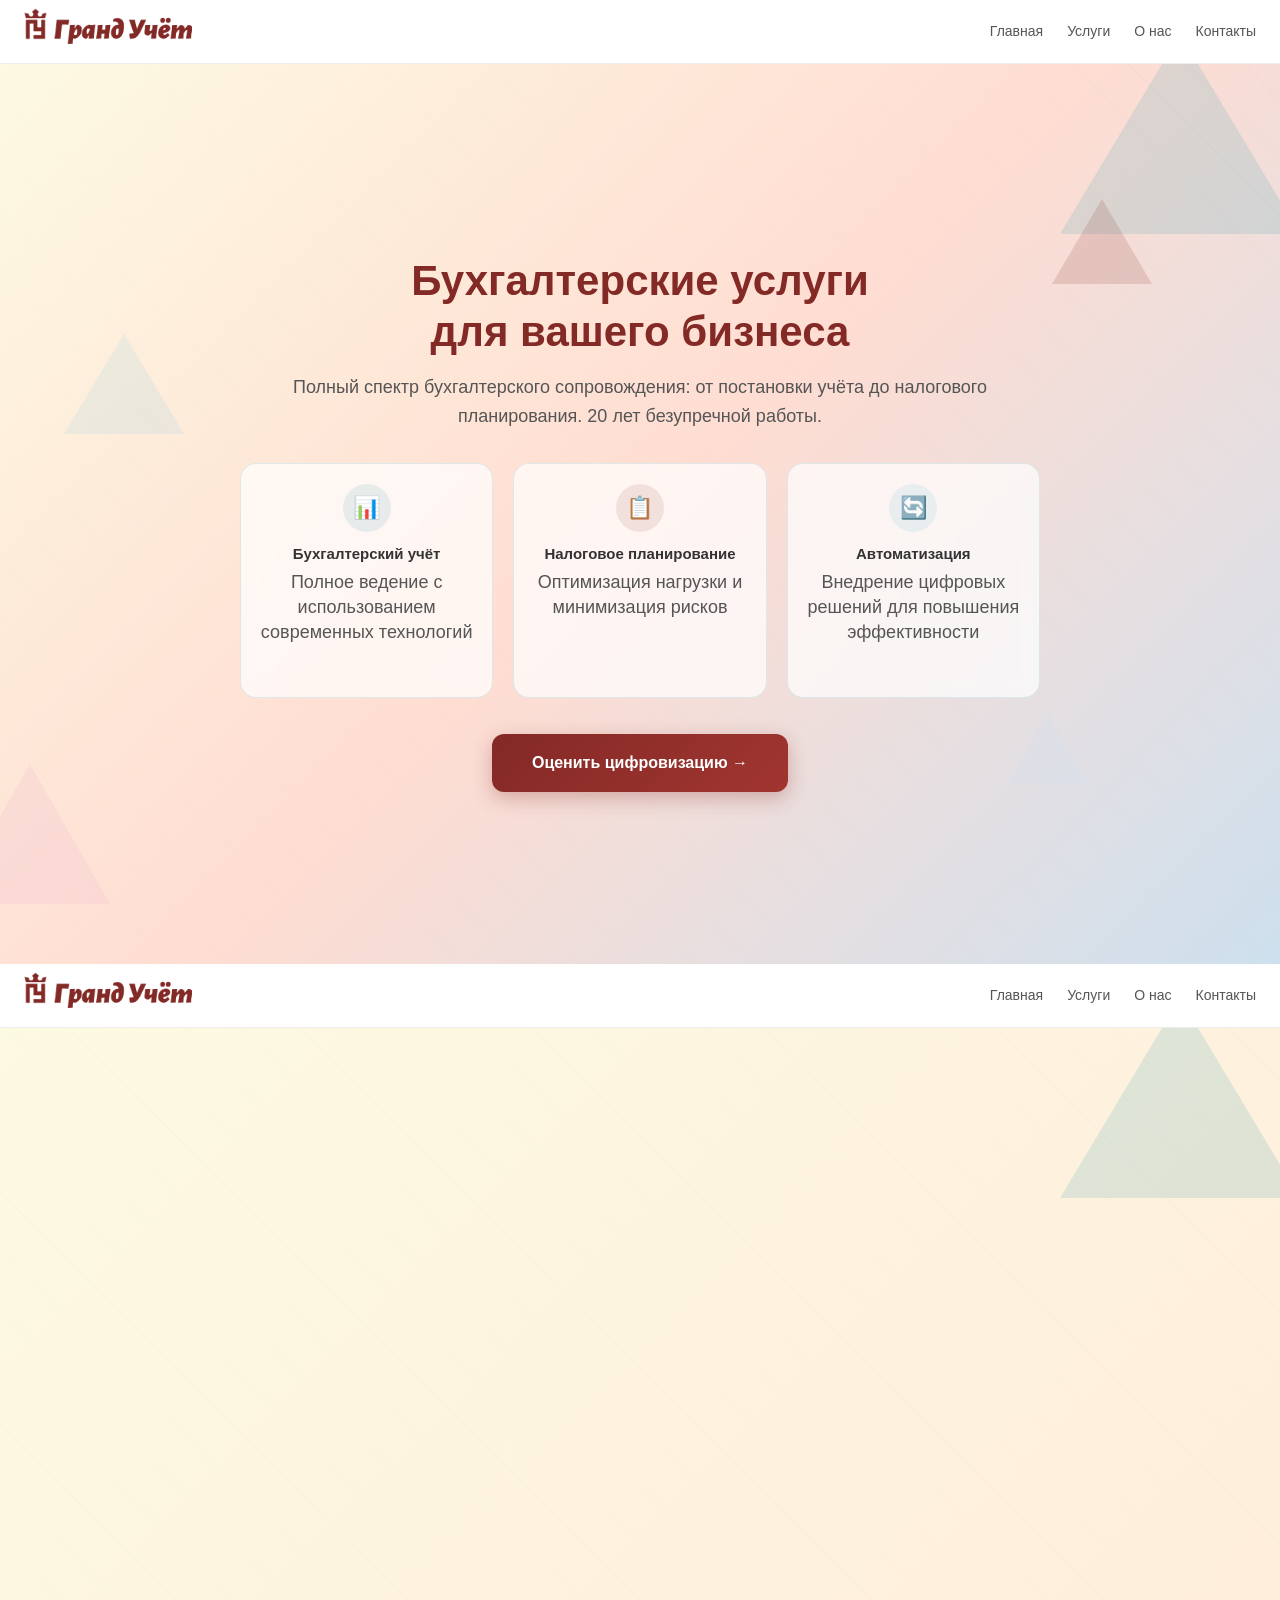
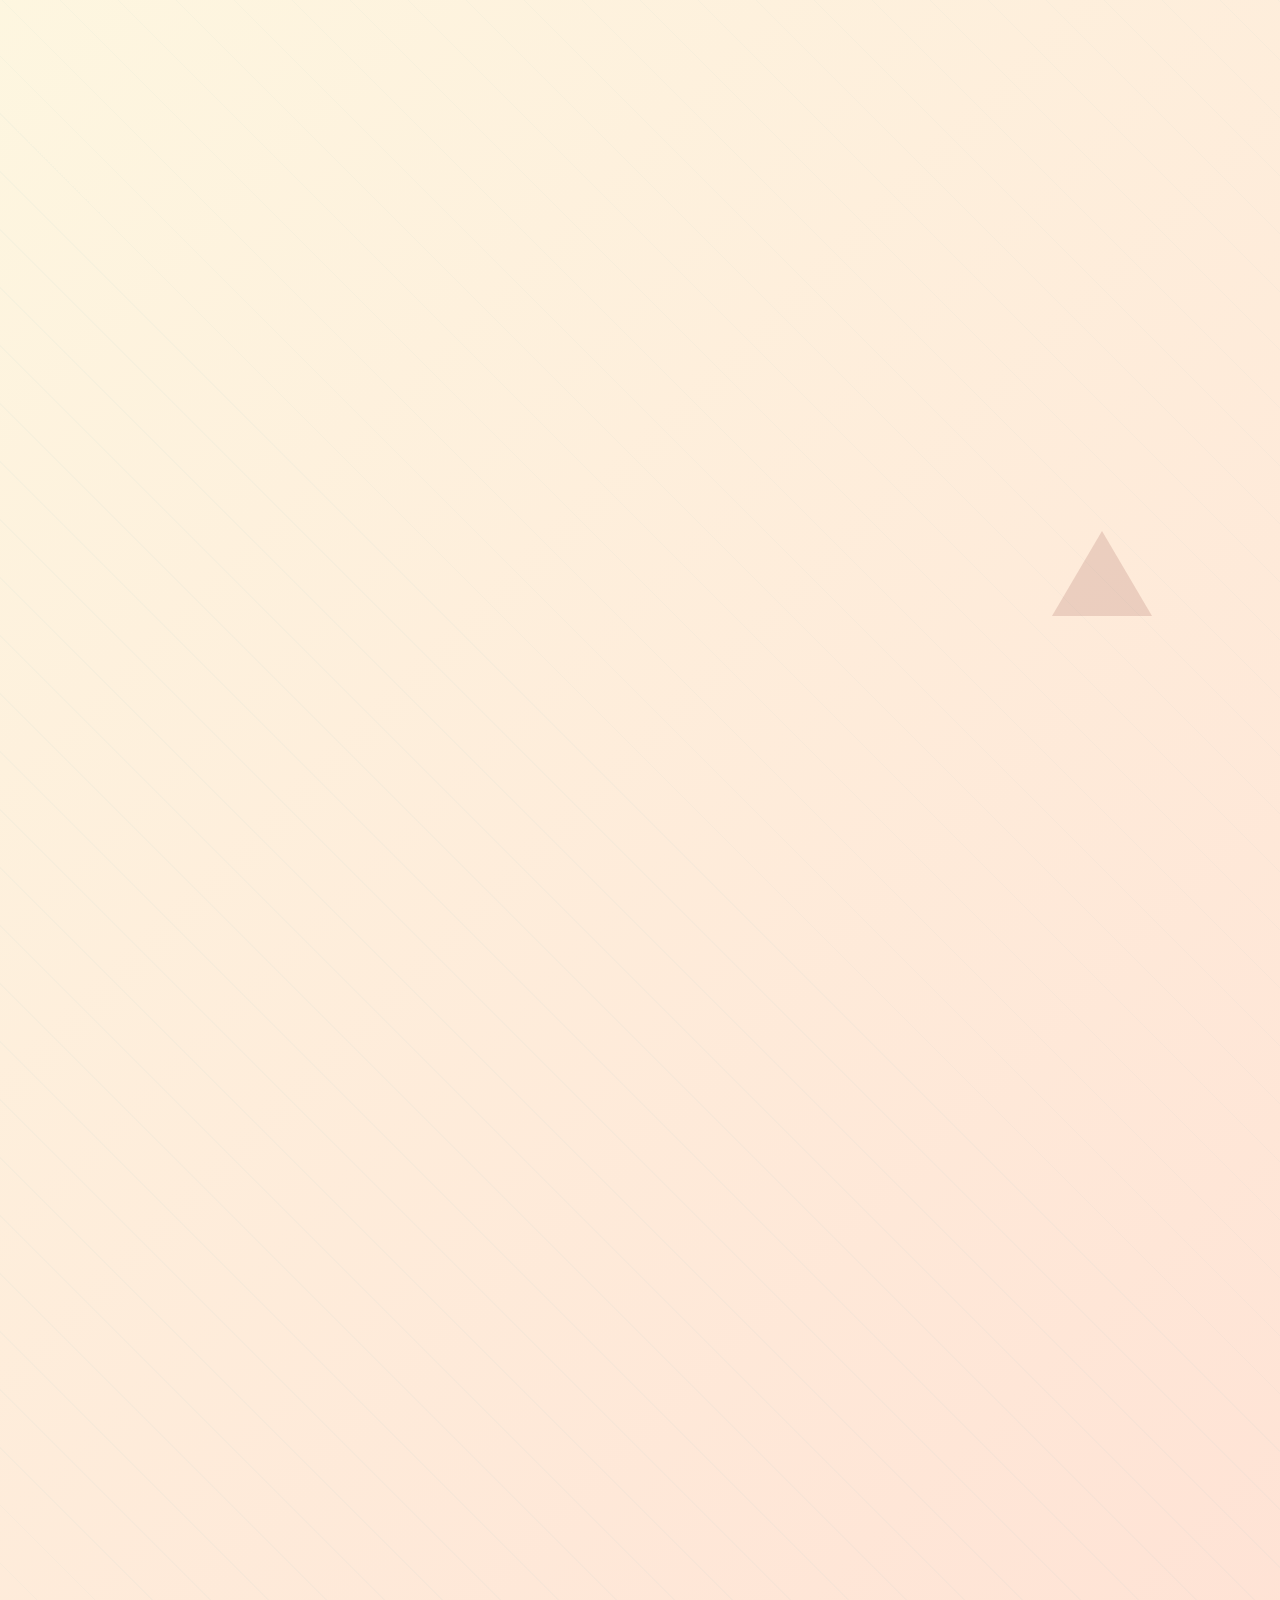
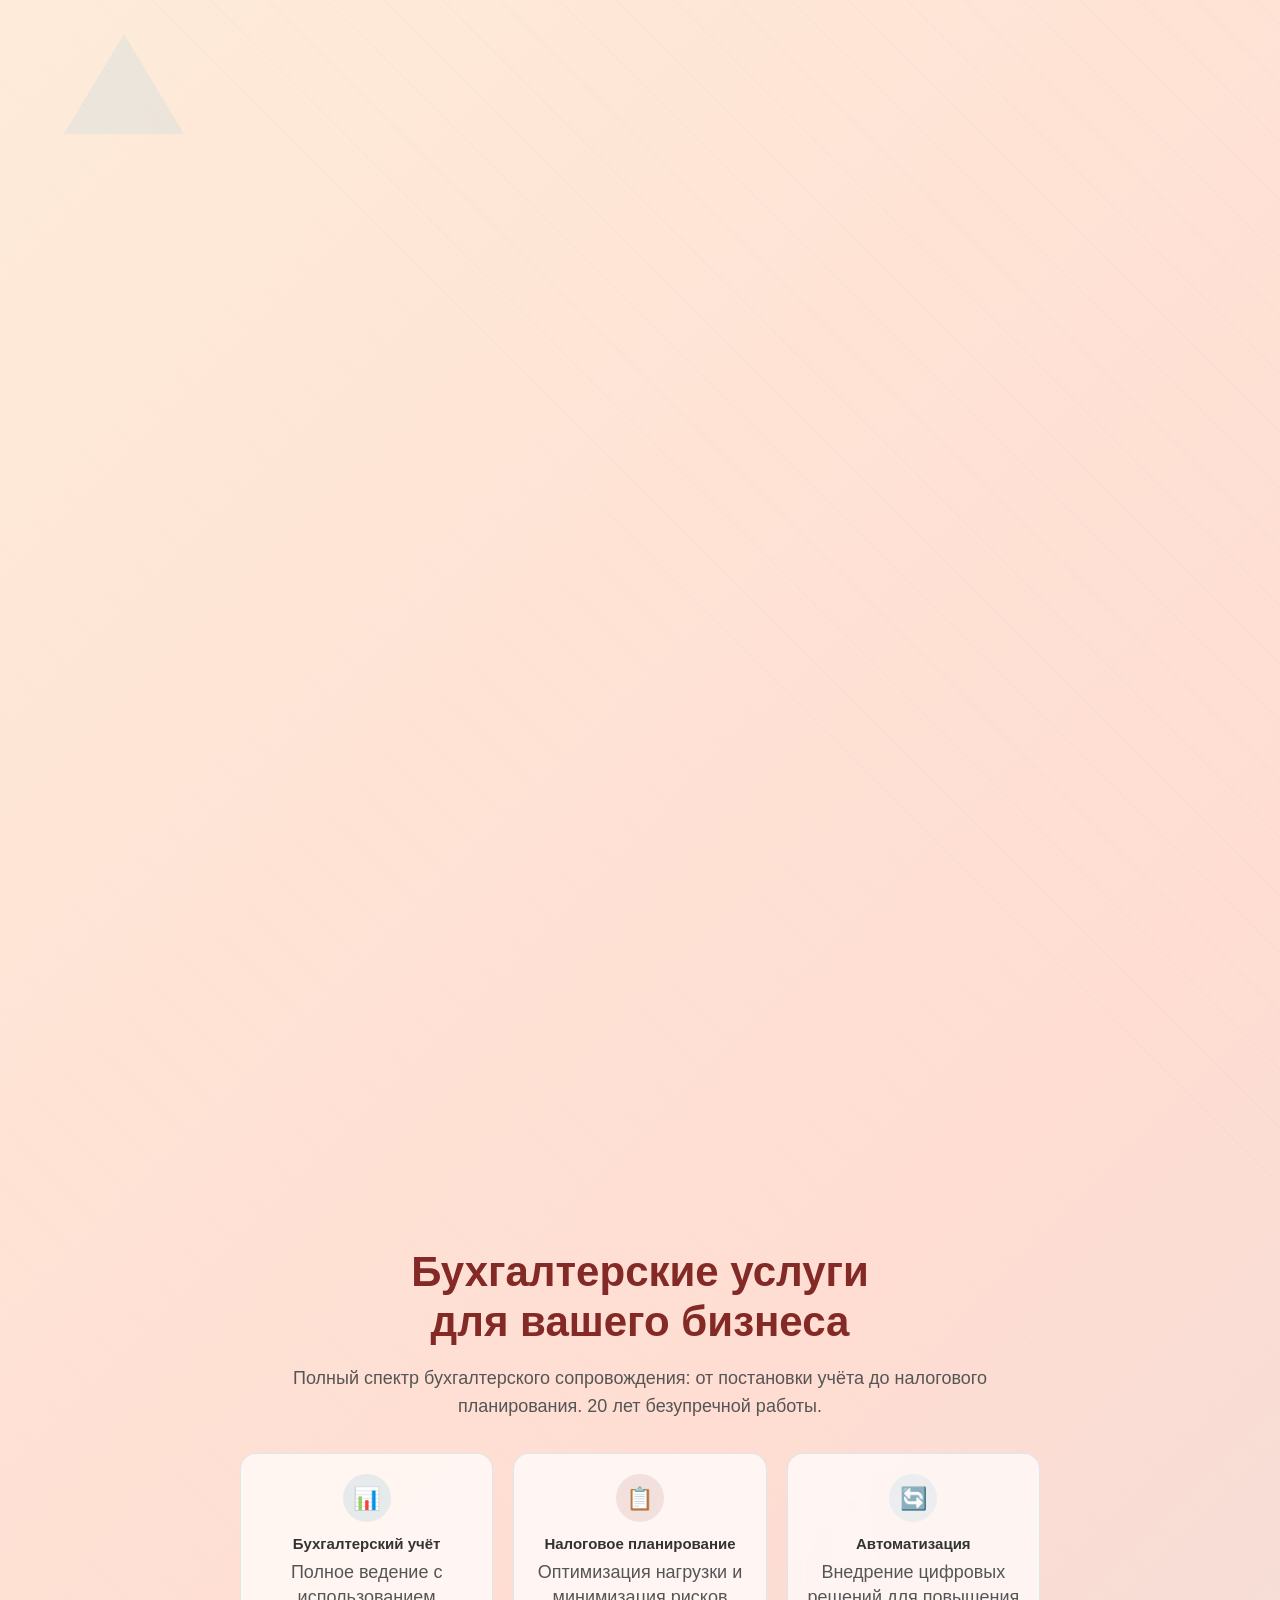
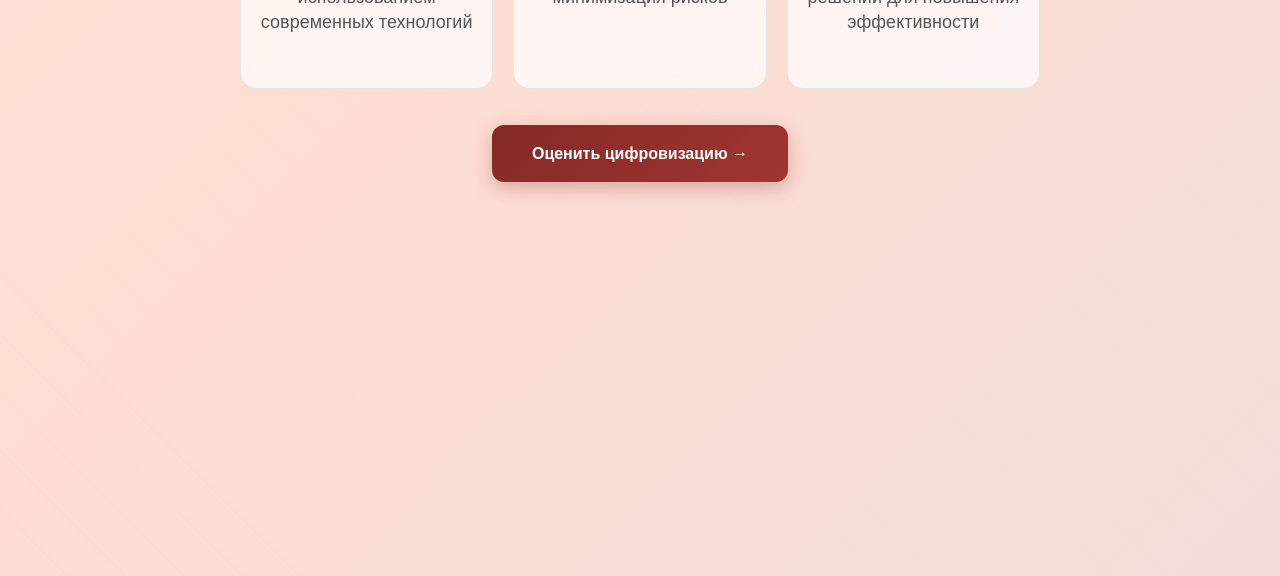
==== commit 95f09d7b: "Upload demo site as index.html" ====
--- a/index.html
+++ b/index.html
@@ -1,2721 +1,289 @@
-<!DOCTYPE html>
-<html lang="ru">
-<head>
-<meta charset="UTF-8">
-<meta name="viewport" content="width=device-width, initial-scale=1.0">
-<title>Test</title>
-<style>
-/* ========================================
-   Квиз «Оценка уровня цифровизации бизнеса»
-   granduchet.ru
-   Mobile-First | CSS v1.0
-   ======================================== */
-
-/* --- Reset & Base --- */
-*, *::before, *::after {
-    box-sizing: border-box;
-    margin: 0;
-    padding: 0;
-}
-
-html {
-    scroll-behavior: smooth;
-    -webkit-text-size-adjust: 100%;
-}
-
-body {
-    font-family: 'Panton', Arial, sans-serif;
-    font-size: 16px;
-    line-height: 1.5;
-    color: #333;
-    background: #fff;
-    -webkit-font-smoothing: antialiased;
-    -moz-osx-font-smoothing: grayscale;
-}
-
-/* --- Quiz Container --- */
-.granduchet-quiz {
-    max-width: 800px;
-    margin: 0 auto;
-    padding: 0;
-    position: relative;
-    overflow: hidden;
-    background: #fff;
-    min-height: 100vh;
-    min-height: 100dvh;
-}
-
-/* --- Font Loading --- */
-@font-face {
-    font-family: 'Panton';
-    src: url('https://granduchet.ru/wp-content/themes/granduchet/fonts/Panton-Regular.woff2') format('woff2'),
-         url('https://granduchet.ru/wp-content/themes/granduchet/fonts/Panton-Regular.woff') format('woff');
-    font-weight: 400;
-    font-style: normal;
-    font-display: swap;
-}
-
-@font-face {
-    font-family: 'Panton';
-    src: url('https://granduchet.ru/wp-content/themes/granduchet/fonts/Panton-Bold.woff2') format('woff2'),
-         url('https://granduchet.ru/wp-content/themes/granduchet/fonts/Panton-Bold.woff') format('woff');
-    font-weight: 700;
-    font-style: normal;
-    font-display: swap;
-}
-
-@font-face {
-    font-family: 'Panton';
-    src: url('https://granduchet.ru/wp-content/themes/granduchet/fonts/Panton-SemiBold.woff2') format('woff2'),
-         url('https://granduchet.ru/wp-content/themes/granduchet/fonts/Panton-SemiBold.woff') format('woff');
-    font-weight: 600;
-    font-style: normal;
-    font-display: swap;
-}
-
-/* --- Landing Screen --- */
-.quiz-landing {
-    display: flex;
-    flex-direction: column;
-    align-items: center;
-    justify-content: center;
-    min-height: 100vh;
-    min-height: 100dvh;
-    padding: 40px 20px;
-    background: linear-gradient(135deg, #FDFAE2 0%, #FFDDD2 50%, #CEE0EE 100%);
-    position: relative;
-    overflow: hidden;
-}
-
-.quiz-landing::before {
-    content: '';
-    position: absolute;
-    top: 0;
-    left: 0;
-    width: 100%;
-    height: 100%;
-    pointer-events: none;
-    z-index: 0;
-    background-image: 
-        linear-gradient(135deg, rgba(96,169,185,0.06) 25%, transparent 25%),
-        linear-gradient(225deg, rgba(239,187,207,0.06) 25%, transparent 25%),
-        linear-gradient(315deg, rgba(131,41,38,0.04) 25%, transparent 25%),
-        linear-gradient(45deg, rgba(155,205,224,0.06) 25%, transparent 25%);
-    background-size: 80px 80px;
-    animation: pattern-drift 30s linear infinite;
-}
-
-/* Треугольный паттерн */
-.quiz-landing-triangle {
-    position: absolute;
-    pointer-events: none;
-    z-index: 0;
-}
-
-.quiz-landing-triangle-1 {
-    top: -30px;
-    right: -20px;
-    width: 0;
-    height: 0;
-    border-left: 120px solid transparent;
-    border-right: 120px solid transparent;
-    border-bottom: 200px solid rgba(96, 169, 185, 0.2);
-    animation: tri-flow-1 20s ease-in-out infinite;
-}
-
-.quiz-landing-triangle-2 {
-    bottom: 60px;
-    left: -50px;
-    width: 0;
-    height: 0;
-    border-left: 80px solid transparent;
-    border-right: 80px solid transparent;
-    border-bottom: 140px solid rgba(239, 187, 207, 0.25);
-    animation: tri-flow-2 25s ease-in-out infinite;
-}
-
-.quiz-landing-triangle-3 {
-    top: 30%;
-    left: 5%;
-    width: 0;
-    height: 0;
-    border-left: 60px solid transparent;
-    border-right: 60px solid transparent;
-    border-bottom: 100px solid rgba(155, 205, 224, 0.18);
-    animation: tri-flow-3 22s ease-in-out infinite 3s;
-}
-
-.quiz-landing-triangle-4 {
-    top: 15%;
-    right: 10%;
-    width: 0;
-    height: 0;
-    border-left: 50px solid transparent;
-    border-right: 50px solid transparent;
-    border-bottom: 85px solid rgba(131, 41, 38, 0.15);
-    animation: tri-flow-1 18s ease-in-out infinite 1s;
-}
-
-.quiz-landing-triangle-5 {
-    bottom: 20%;
-    right: 15%;
-    width: 0;
-    height: 0;
-    border-left: 40px solid transparent;
-    border-right: 40px solid transparent;
-    border-bottom: 70px solid rgba(206, 224, 238, 0.25);
-    animation: tri-flow-2 28s ease-in-out infinite 5s;
-}
-
-.quiz-landing-triangle-6 {
-    top: 50%;
-    right: 30%;
-    width: 0;
-    height: 0;
-    border-left: 35px solid transparent;
-    border-right: 35px solid transparent;
-    border-bottom: 60px solid rgba(255, 221, 210, 0.25);
-    animation: tri-flow-3 16s ease-in-out infinite 2s;
-}
-
-@keyframes tri-flow-1 {
-    0% { transform: rotate(15deg) translate(0, 0); opacity: 0.4; }
-    25% { transform: rotate(5deg) translate(-40px, 30px); opacity: 0.8; }
-    50% { transform: rotate(-10deg) translate(-80px, -20px); opacity: 0.3; }
-    75% { transform: rotate(10deg) translate(-20px, 50px); opacity: 0.7; }
-    100% { transform: rotate(15deg) translate(0, 0); opacity: 0.4; }
-}
-
-@keyframes tri-flow-2 {
-    0% { transform: rotate(-20deg) translate(0, 0); opacity: 0.5; }
-    25% { transform: rotate(-5deg) translate(50px, -30px); opacity: 0.9; }
-    50% { transform: rotate(15deg) translate(90px, 20px); opacity: 0.4; }
-    75% { transform: rotate(-10deg) translate(30px, -40px); opacity: 0.8; }
-    100% { transform: rotate(-20deg) translate(0, 0); opacity: 0.5; }
-}
-
-@keyframes tri-flow-3 {
-    0% { transform: rotate(45deg) translate(0, 0); opacity: 0.3; }
-    33% { transform: rotate(30deg) translate(30px, -40px); opacity: 0.7; }
-    66% { transform: rotate(60deg) translate(-30px, 20px); opacity: 0.5; }
-    100% { transform: rotate(45deg) translate(0, 0); opacity: 0.3; }
-}
-
-@keyframes pattern-drift {
-    0% { transform: rotate(0deg); }
-    100% { transform: rotate(360deg); }
-}
-
-.quiz-landing-illustration {
-    width: 160px;
-    height: 130px;
-    margin-bottom: 20px;
-    position: relative;
-    z-index: 1;
-}
-
-.quiz-landing-logo {
-    max-width: 200px;
-    height: auto;
-    margin-bottom: 24px;
-    position: relative;
-    z-index: 1;
-    filter: drop-shadow(0 4px 12px rgba(0,0,0,0.1));
-}
-
-.quiz-landing h1 {
-    font-size: 24px;
-    font-weight: 700;
-    color: #832926;
-    text-align: center;
-    margin-bottom: 16px;
-    position: relative;
-    z-index: 1;
-    line-height: 1.3;
-}
-
-.quiz-landing p {
-    font-size: 16px;
-    color: #555;
-    text-align: center;
-    max-width: 500px;
-    margin-bottom: 32px;
-    position: relative;
-    z-index: 1;
-    line-height: 1.6;
-}
-
-.quiz-btn-start {
-    display: inline-flex;
-    align-items: center;
-    justify-content: center;
-    padding: 16px 40px;
-    min-height: 56px;
-    min-width: 220px;
-    font-family: 'Panton', Arial, sans-serif;
-    font-size: 18px;
-    font-weight: 700;
-    color: #fff;
-    background: linear-gradient(135deg, #832926 0%, #a13530 100%);
-    border: none;
-    border-radius: 12px;
-    cursor: pointer;
-    transition: transform 0.2s, box-shadow 0.2s;
-    position: relative;
-    z-index: 1;
-    box-shadow: 0 6px 20px rgba(131,41,38,0.3);
-    text-decoration: none;
-}
-
-.quiz-btn-start:hover {
-    transform: translateY(-2px);
-    box-shadow: 0 10px 30px rgba(131,41,38,0.4);
-}
-
-.quiz-btn-start:active {
-    transform: translateY(0);
-}
-
-.quiz-btn-start:focus-visible {
-    outline: 3px solid #832926;
-    outline-offset: 3px;
-}
-
-
-
-/* --- Quiz Screens (Blocks) --- */
-.quiz-screen {
-    display: none;
-    padding: 24px 20px 100px;
-    min-height: calc(100vh - 56px);
-    min-height: calc(100dvh - 56px);
-    box-sizing: border-box;
-    position: relative;
-}
-
-.quiz-question:only-child {
-    max-height: calc(100vh - 180px);
-    max-height: calc(100dvh - 180px);
-    overflow-y: auto;
-}
-
-.quiz-screen.active {
-    display: flex;
-    flex-direction: column;
-    justify-content: flex-start;
-    padding-top: 24px;
-}
-
-.quiz-screen.slide-left {
-    animation: slideLeft 0.3s ease forwards;
-}
-
-.quiz-screen.slide-right {
-    animation: slideRight 0.3s ease forwards;
-}
-
-@keyframes fadeSlideIn {
-    from {
-        opacity: 0;
-        transform: translateX(30px);
-    }
-    to {
-        opacity: 1;
-        transform: translateX(0);
-    }
-}
-
-@keyframes fadeSlideOut {
-    from {
-        opacity: 1;
-        transform: translateX(0);
-    }
-    to {
-        opacity: 0;
-        transform: translateX(-30px);
-    }
-}
-
-@keyframes slideLeft {
-    from {
-        opacity: 1;
-        transform: translateX(0);
-    }
-    to {
-        opacity: 0;
-        transform: translateX(-30px);
-    }
-}
-
-@keyframes slideRight {
-    from {
-        opacity: 1;
-        transform: translateX(0);
-    }
-    to {
-        opacity: 0;
-        transform: translateX(30px);
-    }
-}
-
-/* --- Block Header --- */
-.quiz-block-header {
-    margin-bottom: 24px;
-    padding-bottom: 16px;
-    border-bottom: 2px solid #CEE0EE;
-}
-
-.quiz-block-number {
-    font-size: 13px;
-    font-weight: 600;
-    color: #60A9B9;
-    text-transform: uppercase;
-    letter-spacing: 1px;
-    margin-bottom: 6px;
-}
-
-.quiz-block-title {
-    font-size: 20px;
-    font-weight: 700;
-    color: #832926;
-    line-height: 1.3;
-}
-
-/* --- Info Banner (SEO Tips) --- */
-.quiz-info-banner {
-    display: flex;
-    align-items: flex-start;
-    gap: 12px;
-    padding: 14px 16px;
-    margin-bottom: 20px;
-    background: #FDFAE2;
-    border-left: 4px solid #832926;
-    border-radius: 0 8px 8px 0;
-    font-size: 14px;
-    color: #555;
-    line-height: 1.5;
-    position: relative;
-    animation: bannerSlide 0.4s ease;
-}
-
-@keyframes bannerSlide {
-    from {
-        opacity: 0;
-        transform: translateY(-10px);
-    }
-    to {
-        opacity: 1;
-        transform: translateY(0);
-    }
-}
-
-.quiz-info-banner-icon {
-    flex-shrink: 0;
-    width: 24px;
-    height: 24px;
-    display: flex;
-    align-items: center;
-    justify-content: center;
-    background: #832926;
-    color: #fff;
-    border-radius: 50%;
-    font-size: 14px;
-    font-weight: 700;
-    margin-top: 1px;
-}
-
-.quiz-info-banner-close {
-    flex-shrink: 0;
-    width: 28px;
-    height: 28px;
-    display: flex;
-    align-items: center;
-    justify-content: center;
-    background: none;
-    border: none;
-    cursor: pointer;
-    font-size: 18px;
-    color: #999;
-    transition: color 0.2s;
-    margin-left: auto;
-    position: absolute;
-    top: 10px;
-    right: 10px;
-    min-width: 28px;
-    min-height: 28px;
-}
-
-.quiz-info-banner-close:hover {
-    color: #832926;
-}
-
-.quiz-info-banner-text {
-    flex: 1;
-    padding-right: 28px;
-}
-
-/* --- Questions --- */
-.quiz-questions {
-    display: flex;
-    flex-direction: column;
-    gap: 20px;
-}
-
-.quiz-question {
-    background: #fff;
-    border: 1px solid #E8E8E8;
-    border-radius: 12px;
-    padding: 20px;
-    transition: border-color 0.2s, box-shadow 0.2s;
-}
-
-.quiz-question.answered {
-    border-color: #60A9B9;
-    background: #f8fcfe;
-}
-
-.quiz-question-text {
-    font-size: 16px;
-    font-weight: 600;
-    color: #333;
-    margin-bottom: 14px;
-    line-height: 1.4;
-}
-
-/* --- Options (Radio Buttons) --- */
-.quiz-options {
-    display: flex;
-    flex-direction: column;
-    gap: 8px;
-}
-
-.quiz-option {
-    display: flex;
-    align-items: center;
-    gap: 12px;
-    padding: 12px 16px;
-    border: 1px solid #E0E0E0;
-    border-radius: 10px;
-    cursor: pointer;
-    transition: all 0.2s;
-    font-size: 15px;
-    color: #444;
-    user-select: none;
-    -webkit-tap-highlight-color: transparent;
-}
-
-.quiz-option:hover {
-    border-color: #9BCDE0;
-    background: #f0f7fb;
-}
-
-.quiz-option.selected {
-    border-color: #832926;
-    background: #FDFAE2;
-    color: #333;
-    font-weight: 600;
-}
-
-.quiz-option input[type="radio"] {
-    display: none;
-}
-
-.quiz-option-radio {
-    width: 22px;
-    height: 22px;
-    border: 2px solid #C0C0C0;
-    border-radius: 50%;
-    flex-shrink: 0;
-    position: relative;
-    transition: all 0.2s;
-}
-
-.quiz-option.selected .quiz-option-radio {
-    border-color: #832926;
-    background: #832926;
-}
-
-.quiz-option.selected .quiz-option-radio::after {
-    content: '';
-    position: absolute;
-    top: 50%;
-    left: 50%;
-    transform: translate(-50%, -50%);
-    width: 10px;
-    height: 10px;
-    background: #fff;
-    border-radius: 50%;
-}
-
-.quiz-option-text {
-    flex: 1;
-}
-
-/* --- Progress Indicator per block --- */
-.quiz-block-progress {
-    text-align: center;
-    font-size: 13px;
-    color: #999;
-    margin-top: 24px;
-    padding-top: 16px;
-    border-top: 1px solid #E8E8E8;
-    transition: all 0.3s ease;
-}
-
-/* --- Блок завершён — деловой стиль --- */
-.quiz-block-progress.complete {
-    position: absolute;
-    top: 50%;
-    left: 0;
-    right: 0;
-    transform: translateY(-50%);
-    border: none;
-    padding: 0;
-    margin: 0;
-}
-
-.quiz-block-progress.complete .quiz-q-progress-text {
-    font-size: 18px;
-    font-weight: 700;
-    color: #832926;
-    letter-spacing: 0.5px;
-    animation: fadeSlideIn 400ms ease forwards;
-}
-
-/* --- Navigation --- */
-.quiz-navigation {
-    position: fixed;
-    bottom: 0;
-    left: 0;
-    right: 0;
-    z-index: 99;
-    background: #fff;
-    border-top: 1px solid #E8E8E8;
-    padding: 12px 20px;
-    padding-bottom: max(12px, env(safe-area-inset-bottom));
-    display: flex;
-    gap: 10px;
-    box-shadow: 0 -2px 12px rgba(0,0,0,0.06);
-}
-
-.quiz-nav-back {
-    flex: 0 0 auto;
-    min-width: 48px;
-    min-height: 48px;
-    padding: 12px 16px;
-    background: #fff;
-    border: 2px solid #ddd;
-    border-radius: 10px;
-    cursor: pointer;
-    font-family: 'Panton', Arial, sans-serif;
-    font-size: 15px;
-    font-weight: 600;
-    color: #666;
-    transition: all 0.2s;
-    display: flex;
-    align-items: center;
-    justify-content: center;
-    gap: 6px;
-}
-
-.quiz-nav-back:hover {
-    border-color: #832926;
-    color: #832926;
-}
-
-.quiz-nav-back:active {
-    transform: scale(0.97);
-}
-
-.quiz-nav-back:disabled {
-    opacity: 0.3;
-    cursor: not-allowed;
-    border-color: #ddd;
-    color: #bbb;
-}
-
-.quiz-nav-back:focus-visible {
-    outline: 3px solid #832926;
-    outline-offset: 2px;
-}
-
-.quiz-nav-next {
-    flex: 1;
-    min-height: 48px;
-    padding: 12px 24px;
-    background: linear-gradient(135deg, #832926 0%, #a13530 100%);
-    border: none;
-    border-radius: 10px;
-    cursor: pointer;
-    font-family: 'Panton', Arial, sans-serif;
-    font-size: 16px;
-    font-weight: 700;
-    color: #fff;
-    transition: all 0.2s;
-    box-shadow: 0 4px 12px rgba(131,41,38,0.2);
-    display: flex;
-    align-items: center;
-    justify-content: center;
-    gap: 8px;
-}
-
-.quiz-nav-next:hover:not(:disabled) {
-    transform: translateY(-1px);
-    box-shadow: 0 6px 16px rgba(131,41,38,0.3);
-}
-
-.quiz-nav-next:active:not(:disabled) {
-    transform: translateY(0);
-}
-
-.quiz-nav-next:disabled {
-    background: #D0D0D0;
-    cursor: not-allowed;
-    box-shadow: none;
-    color: #999;
-}
-
-.quiz-nav-next:focus-visible {
-    outline: 3px solid #832926;
-    outline-offset: 2px;
-}
-
-/* --- Final Screen (Form) --- */
-.quiz-final-screen {
-    display: none;
-    padding: 24px 20px 120px;
-    min-height: 100vh;
-    min-height: 100dvh;
-}
-
-.quiz-final-screen.active {
-    display: block;
-    animation: fadeSlideIn 0.3s ease forwards;
-}
-
-.quiz-final-header {
-    text-align: center;
-    margin-bottom: 28px;
-}
-
-.quiz-final-header h2 {
-    font-size: 22px;
-    font-weight: 700;
-    color: #832926;
-    margin-bottom: 10px;
-    line-height: 1.3;
-}
-
-.quiz-final-header p {
-    font-size: 16px;
-    color: #666;
-    line-height: 1.5;
-}
-
-.quiz-final-form {
-    max-width: 480px;
-    margin: 0 auto;
-}
-
-.quiz-form-group {
-    margin-bottom: 16px;
-}
-
-.quiz-form-label {
-    display: block;
-    font-size: 14px;
-    font-weight: 600;
-    color: #555;
-    margin-bottom: 6px;
-}
-
-.quiz-form-label .required {
-    color: #832926;
-}
-
-.quiz-form-input {
-    width: 100%;
-    padding: 14px 16px;
-    font-family: 'Panton', Arial, sans-serif;
-    font-size: 16px;
-    border: 2px solid #E0E0E0;
-    border-radius: 10px;
-    color: #333;
-    background: #fff;
-    transition: border-color 0.2s, box-shadow 0.2s;
-    outline: none;
-    -webkit-appearance: none;
-    appearance: none;
-}
-
-.quiz-form-input:focus {
-    border-color: #832926;
-    box-shadow: 0 0 0 3px rgba(131,41,38,0.1);
-}
-
-.quiz-form-input.error {
-    border-color: #d32f2f;
-    background: #fff5f5;
-}
-
-.quiz-form-input::placeholder {
-    color: #aaa;
-}
-
-.quiz-form-error {
-    font-size: 13px;
-    color: #d32f2f;
-    margin-top: 4px;
-    display: none;
-}
-
-.quiz-form-error.visible {
-    display: block;
-}
-
-/* --- Checkbox fields --- */
-.quiz-form-checkbox-group {
-    margin-bottom: 16px;
-}
-
-.quiz-form-checkbox {
-    display: flex;
-    align-items: flex-start;
-    gap: 10px;
-    cursor: pointer;
-    padding: 10px 0;
-    -webkit-tap-highlight-color: transparent;
-}
-
-.quiz-form-checkbox input[type="checkbox"] {
-    display: none;
-}
-
-.quiz-checkbox-box {
-    width: 22px;
-    height: 22px;
-    border: 2px solid #C0C0C0;
-    border-radius: 4px;
-    flex-shrink: 0;
-    margin-top: 2px;
-    position: relative;
-    transition: all 0.2s;
-}
-
-.quiz-form-checkbox input:checked + .quiz-checkbox-box {
-    border-color: #832926;
-    background: #832926;
-}
-
-.quiz-form-checkbox input:checked + .quiz-checkbox-box::after {
-    content: '';
-    position: absolute;
-    top: 2px;
-    left: 6px;
-    width: 6px;
-    height: 11px;
-    border: solid #fff;
-    border-width: 0 2px 2px 0;
-    transform: rotate(45deg);
-}
-
-.quiz-checkbox-text {
-    flex: 1;
-    font-size: 14px;
-    color: #555;
-    line-height: 1.4;
-}
-
-.quiz-checkbox-text a {
-    color: #832926;
-    text-decoration: underline;
-}
-
-/* --- Final Buttons --- */
-.quiz-final-actions {
-    margin-top: 28px;
-    display: flex;
-    flex-direction: column;
-    gap: 12px;
-}
-
-.quiz-btn-primary {
-    width: 100%;
-    min-height: 52px;
-    padding: 14px 24px;
-    font-family: 'Panton', Arial, sans-serif;
-    font-size: 16px;
-    font-weight: 700;
-    color: #fff;
-    background: linear-gradient(135deg, #832926 0%, #a13530 100%);
-    border: none;
-    border-radius: 12px;
-    cursor: pointer;
-    transition: transform 0.2s, box-shadow 0.2s;
-    box-shadow: 0 4px 16px rgba(131,41,38,0.25);
-    line-height: 1.3;
-}
-
-.quiz-btn-primary:hover:not(:disabled) {
-    transform: translateY(-1px);
-    box-shadow: 0 6px 20px rgba(131,41,38,0.35);
-}
-
-.quiz-btn-primary:active:not(:disabled) {
-    transform: translateY(0);
-}
-
-.quiz-btn-primary:disabled {
-    background: #D0D0D0;
-    cursor: not-allowed;
-    box-shadow: none;
-    color: #999;
-}
-
-.quiz-btn-primary:focus-visible {
-    outline: 3px solid #832926;
-    outline-offset: 2px;
-}
-
-.quiz-btn-secondary {
-    width: 100%;
-    min-height: 52px;
-    padding: 14px 24px;
-    font-family: 'Panton', Arial, sans-serif;
-    font-size: 16px;
-    font-weight: 600;
-    color: #832926;
-    background: #fff;
-    border: 2px solid #832926;
-    border-radius: 12px;
-    cursor: pointer;
-    transition: all 0.2s;
-}
-
-.quiz-btn-secondary:hover {
-    background: #FDFAE2;
-}
-
-.quiz-btn-secondary:active {
-    transform: scale(0.98);
-}
-
-.quiz-btn-secondary:focus-visible {
-    outline: 3px solid #832926;
-    outline-offset: 2px;
-}
-
-/* --- Thank You Screen --- */
-.quiz-thankyou {
-    display: none;
-    flex-direction: column;
-    align-items: center;
-    justify-content: center;
-    min-height: 100vh;
-    min-height: 100dvh;
-    padding: 40px 20px;
-    text-align: center;
-    background: linear-gradient(135deg, #FDFAE2 0%, #CEE0EE 100%);
-}
-
-.quiz-thankyou.active {
-    display: flex;
-    animation: fadeSlideIn 0.4s ease forwards;
-}
-
-.quiz-thankyou-icon {
-    width: 80px;
-    height: 80px;
-    background: #60A9B9;
-    border-radius: 50%;
-    display: flex;
-    align-items: center;
-    justify-content: center;
-    margin-bottom: 24px;
-    color: #fff;
-    font-size: 40px;
-}
-
-.quiz-thankyou h2 {
-    font-size: 24px;
-    font-weight: 700;
-    color: #832926;
-    margin-bottom: 14px;
-    line-height: 1.3;
-}
-
-.quiz-thankyou p {
-    font-size: 16px;
-    color: #555;
-    max-width: 480px;
-    line-height: 1.6;
-    margin-bottom: 8px;
-}
-
-.quiz-thankyou .small {
-    font-size: 14px;
-    color: #888;
-    margin-top: 20px;
-}
-
-/* --- Loading state --- */
-.quiz-loading {
-    display: inline-block;
-    width: 20px;
-    height: 20px;
-    border: 3px solid rgba(255,255,255,0.3);
-    border-top-color: #fff;
-    border-radius: 50%;
-    animation: spin 0.6s linear infinite;
-    margin-right: 8px;
-    vertical-align: middle;
-}
-
-@keyframes spin {
-    to { transform: rotate(360deg); }
-}
-
-/* --- Scroll hint for mobile swipe --- */
-.quiz-swipe-hint {
-    display: none;
-    text-align: center;
-    font-size: 13px;
-    color: #bbb;
-    margin-top: 12px;
-    animation: pulse 2s ease-in-out infinite;
-}
-
-@keyframes pulse {
-    0%, 100% { opacity: 0.4; }
-    50% { opacity: 1; }
-}
-
-.quiz-swipe-hint .arrow {
-    display: inline-block;
-    margin: 0 4px;
-}
-
-/* --- Lazy Loading Placeholder --- */
-.quiz-placeholder {
-    min-height: 200px;
-    display: flex;
-    align-items: center;
-    justify-content: center;
-    color: #aaa;
-    font-size: 15px;
-}
-
-/* --- Hidden SEO Block --- */
-.quiz-seo-text {
-    position: absolute;
-    left: -9999px;
-    top: auto;
-    width: 1px;
-    height: 1px;
-    overflow: hidden;
-}
-
-/* --- Responsive: Tablet+ (768px+) --- */
-@media (min-width: 768px) {
-    .quiz-landing {
-        padding: 60px 40px;
-        border-radius: 16px;
-        min-height: auto;
-    }
-
-    .quiz-landing-logo {
-        max-width: 340px;
-    }
-
-    .quiz-landing h1 {
-        font-size: 32px;
-    }
-
-    .quiz-landing p {
-        font-size: 18px;
-    }
-
-    .quiz-btn-start {
-        min-width: 260px;
-        padding: 18px 48px;
-        font-size: 20px;
-    }
-
-    .quiz-screen {
-        padding: 32px 40px 100px;
-    }
-
-    .quiz-block-title {
-        font-size: 24px;
-    }
-
-    .quiz-question {
-        padding: 24px;
-    }
-
-    .quiz-question-text {
-        font-size: 17px;
-    }
-
-    .quiz-option {
-        padding: 14px 20px;
-        font-size: 16px;
-    }
-
-    .quiz-navigation {
-        padding: 16px 40px;
-        gap: 16px;
-    }
-
-    .quiz-nav-back {
-        min-width: 140px;
-        padding: 14px 24px;
-    }
-
-    .quiz-nav-next {
-        font-size: 18px;
-        min-height: 52px;
-    }
-
-    .quiz-final-screen {
-        padding: 40px 40px 120px;
-    }
-
-    .quiz-final-header h2 {
-        font-size: 28px;
-    }
-
-    .quiz-btn-primary,
-    .quiz-btn-secondary {
-        min-height: 56px;
-        font-size: 17px;
-    }
-
-    .quiz-thankyou h2 {
-        font-size: 28px;
-    }
-
-    .quiz-swipe-hint {
-        display: none; /* no swipe hint on desktop */
-    }
-
-    /* Two-column layout for form buttons on desktop */
-    .quiz-final-actions {
-        flex-direction: row;
-    }
-
-    .quiz-final-actions .quiz-btn-primary,
-    .quiz-final-actions .quiz-btn-secondary {
-        flex: 1;
-    }
-
-    .quiz-info-banner {
-        font-size: 15px;
-        padding: 16px 20px;
-    }
-}
-
-/* --- Responsive: Desktop (1024px+) --- */
-@media (min-width: 1024px) {
-    .granduchet-quiz {
-        margin: 40px auto;
-        border-radius: 20px;
-        box-shadow: 0 10px 40px rgba(0,0,0,0.08);
-        min-height: auto;
-    }
-
-    .quiz-screen {
-        padding: 40px 48px 100px;
-    }
-
-    .quiz-navigation {
-        padding: 16px 48px;
-    }
-}
-
-/* --- Responsive: Small Mobile (max 360px) --- */
-@media (max-width: 360px) {
-    .quiz-landing h1 {
-        font-size: 20px;
-    }
-
-    .quiz-block-title {
-        font-size: 18px;
-    }
-
-    .quiz-question-text {
-        font-size: 15px;
-    }
-
-    .quiz-option {
-        font-size: 14px;
-        padding: 10px 12px;
-    }
-
-    .quiz-navigation {
-        padding: 10px 12px;
-    }
-}
-
-/* --- Reduced motion --- */
-@media (prefers-reduced-motion: reduce) {
-    *, *::before, *::after {
-        animation-duration: 0.01ms !important;
-        animation-iteration-count: 1 !important;
-        transition-duration: 0.01ms !important;
-    }
-}
-
-/* --- SEO-текст: визуально скрыт, доступен для индексации --- */
-.visually-hidden {
-    position: absolute;
-    width: 1px;
-    height: 1px;
-    padding: 0;
-    margin: -1px;
-    overflow: hidden;
-    clip: rect(0, 0, 0, 0);
-    white-space: nowrap;
-    border: 0;
-}
-
-</style>
-</head>
-<body>
-<!-- ========================================
-     Квиз «Оценка уровня цифровизации бизнеса»
-     granduchet.ru | HTML-каркас
-     Встраивается в PHP-шаблон WordPress
-     ======================================== -->
-
-<!-- КВИЗ-КОНТЕЙНЕР -->
-<div class="granduchet-quiz" itemscope itemtype="https://schema.org/Quiz">
-
-    <!-- СТАРТОВЫЙ ЭКРАН (ЛЕНДИНГ) -->
-    <div class="quiz-landing" style="display:flex;">
-        <!-- Треугольный паттерн бренда -->
-        <div class="quiz-landing-triangle quiz-landing-triangle-1"></div>
-        <div class="quiz-landing-triangle quiz-landing-triangle-2"></div>
-        <div class="quiz-landing-triangle quiz-landing-triangle-3"></div>
-        <div class="quiz-landing-triangle quiz-landing-triangle-4"></div>
-        <div class="quiz-landing-triangle quiz-landing-triangle-5"></div>
-        <div class="quiz-landing-triangle quiz-landing-triangle-6"></div>
-        <!-- Декоративная SVG-иллюстрация -->
-        <svg class="quiz-landing-illustration" viewBox="0 0 200 160" fill="none" xmlns="http://www.w3.org/2000/svg">
-            <path d="M100 10 L140 50 L130 100 L70 100 L60 50 Z" fill="#60A9B9" opacity="0.15"/>
-            <path d="M100 30 L125 65 L120 95 L80 95 L75 65 Z" fill="#9BCDE0" opacity="0.12"/>
-            <circle cx="50" cy="40" r="18" fill="#EFBBCF" opacity="0.15"/>
-            <circle cx="50" cy="40" r="10" fill="#EFBBCF" opacity="0.1"/>
-            <circle cx="150" cy="120" r="22" fill="#CEE0EE" opacity="0.15"/>
-            <rect x="145" y="25" width="20" height="20" rx="4" fill="#832926" opacity="0.08"/>
-            <rect x="35" y="105" width="16" height="16" rx="3" fill="#60A9B9" opacity="0.12"/>
-            <path d="M30 75 L45 60 L60 75 L45 90 Z" fill="#FFDDD2" opacity="0.15"/>
-            <line x1="100" y1="55" x2="100" y2="80" stroke="#832926" stroke-width="1.5" opacity="0.08"/>
-            <line x1="88" y1="70" x2="112" y2="70" stroke="#832926" stroke-width="1.5" opacity="0.08"/>
-        </svg>
-        <img
-            class="quiz-landing-logo"
-            src="./assets/logo-big.jpg"
-            alt="Гранд Учет"
-            width="200"
-            height="auto"
-            loading="lazy"
-        />
-        <h1>Тест «Оценка уровня цифровизации Вашего бизнеса»</h1>
-        <p>Оцените эффективность процессов за 3 минуты и получите персональные рекомендации по автоматизации от экспертов «Гранд Учет»</p>
-        <button type="button" class="quiz-btn-start" aria-label="Начать тест">Начать тест</button>
-    </div>
-
-
-
-    <!-- БЛОК 1 -->
-    <div class="quiz-screen" data-block="1" role="tabpanel">
-        <div class="quiz-block-container"></div>
-    </div>
-
-    <!-- БЛОК 2 -->
-    <div class="quiz-screen" data-block="2" role="tabpanel">
-        <div class="quiz-block-container"></div>
-    </div>
-
-    <!-- БЛОК 3 -->
-    <div class="quiz-screen" data-block="3" role="tabpanel">
-        <div class="quiz-block-container"></div>
-    </div>
-
-    <!-- БЛОК 4 -->
-    <div class="quiz-screen" data-block="4" role="tabpanel">
-        <div class="quiz-block-container"></div>
-    </div>
-
-    <!-- ПОДСКАЗКА ДЛЯ СВАЙПА (мобильные) -->
-    <div class="quiz-swipe-hint" style="display:none;">
-        <span class="arrow">←</span> Проведите влево для продолжения <span class="arrow">→</span>
-    </div>
-
-    <!-- ФИНАЛЬНЫЙ ЭКРАН: ФОРМА ЗАХВАТА -->
-    <div class="quiz-final-screen" style="display:none;">
-        <div class="quiz-final-header">
-            <h2>Мы подготовим для вас персональные рекомендации</h2>
-            <p>Укажите, пожалуйста, куда прислать результат и контакты для связи</p>
-        </div>
-
-        <form class="quiz-final-form" novalidate autocomplete="on">
-            <!-- Имя -->
-            <div class="quiz-form-group">
-                <label class="quiz-form-label" for="quiz-name">
-                    Имя <span class="required">*</span>
-                </label>
-                <input
-                    type="text"
-                    id="quiz-name"
-                    class="quiz-form-input"
-                    name="name"
-                    placeholder="Ваше имя"
-                    maxlength="100"
-                    required
-                    data-error="quiz-name-error"
-                />
-                <div class="quiz-form-error" id="quiz-name-error"></div>
-            </div>
-
-            <!-- Компания -->
-            <div class="quiz-form-group">
-                <label class="quiz-form-label" for="quiz-company">
-                    Компания <span class="required">*</span>
-                </label>
-                <input
-                    type="text"
-                    id="quiz-company"
-                    class="quiz-form-input"
-                    name="company"
-                    placeholder="Название компании"
-                    maxlength="200"
-                    required
-                    data-error="quiz-company-error"
-                />
-                <div class="quiz-form-error" id="quiz-company-error"></div>
-            </div>
-
-            <!-- E-mail -->
-            <div class="quiz-form-group">
-                <label class="quiz-form-label" for="quiz-email">
-                    E-mail <span class="required">*</span>
-                </label>
-                <input
-                    type="email"
-                    id="quiz-email"
-                    class="quiz-form-input"
-                    name="email"
-                    placeholder="example@company.ru"
-                    required
-                    autocomplete="email"
-                    data-error="quiz-email-error"
-                />
-                <div class="quiz-form-error" id="quiz-email-error"></div>
-            </div>
-
-            <!-- Телефон -->
-            <div class="quiz-form-group">
-                <label class="quiz-form-label" for="quiz-phone">
-                    Телефон <span class="required">*</span>
-                </label>
-                <input
-                    type="tel"
-                    id="quiz-phone"
-                    class="quiz-form-input"
-                    name="phone"
-                    placeholder="+7 (___) ___-__-__"
-                    required
-                    autocomplete="tel"
-                    inputmode="numeric"
-                    data-error="quiz-phone-error"
-                />
-                <div class="quiz-form-error" id="quiz-phone-error"></div>
-            </div>
-
-            <!-- Согласие на обработку ПД -->
-            <div class="quiz-form-checkbox-group">
-                <label class="quiz-form-checkbox">
-                    <input type="checkbox" id="quiz-consent" checked data-error="quiz-consent-error" />
-                    <span class="quiz-checkbox-box"></span>
-                    <span class="quiz-checkbox-text">
-                        Даю согласие на обработку персональных данных в соответствии с
-                        <a href="/privacy-policy/" target="_blank" rel="noopener">Политикой обработки персональных данных</a>
-                        <span class="required">*</span>
-                    </span>
-                </label>
-                <div class="quiz-form-error" id="quiz-consent-error"></div>
-            </div>
-
-            <!-- Ознакомление с Политикой -->
-            <div class="quiz-form-checkbox-group">
-                <label class="quiz-form-checkbox">
-                    <input type="checkbox" id="quiz-policy" checked data-error="quiz-policy-error" />
-                    <span class="quiz-checkbox-box"></span>
-                    <span class="quiz-checkbox-text">
-                        Подтверждаю, что ознакомлен(а) с
-                        <a href="/privacy-policy/" target="_blank" rel="noopener">Политикой обработки персональных данных</a>
-                        <span class="required">*</span>
-                    </span>
-                </label>
-                <div class="quiz-form-error" id="quiz-policy-error"></div>
-            </div>
-
-            <!-- Кнопки -->
-            <div class="quiz-final-actions">
-                <button type="button" id="quiz-submit-report" class="quiz-btn-primary">
-                    Получить персональный отчет по цифровой зрелости бизнеса
-                </button>
-                <button type="button" id="quiz-submit-consult" class="quiz-btn-secondary">
-                    Получить персональную консультацию по автоматизации
-                </button>
-            </div>
-        </form>
-    </div>
-
-    <!-- ЭКРАН БЛАГОДАРНОСТИ -->
-    <div class="quiz-thankyou" style="display:none;">
-        <div class="quiz-thankyou-icon">✓</div>
-        <h2>Благодарим Вас за участие в опросе!</h2>
-        <p>Мы получили вашу заявку и свяжемся с вами в ближайшее время.</p>
-        <p>Персональные рекомендации будут направлены на указанный e-mail.</p>
-        <p class="small">С уважением, команда «Гранд Учет»</p>
-    </div>
-
-    <!-- НАВИГАЦИЯ -->
-    <div class="quiz-navigation" style="display:none;">
-        <button type="button" class="quiz-nav-back" aria-label="Назад" disabled>
-            ← Назад
-        </button>
-        <button type="button" class="quiz-nav-next" aria-label="Далее" disabled>
-            <span class="quiz-nav-next-text">Далее</span>
-            <span class="quiz-nav-next-arrow">→</span>
-        </button>
-    </div>
-
-</div>
-
-<!-- ============================================
-     СКРЫТЫЙ SEO-ТЕКСТ (1500-2000 знаков)
-     ============================================ -->
-<div class="quiz-seo-text" aria-hidden="true">
-    <h2>Зачем нужна автоматизация бухгалтерии?</h2>
-    <p>Автоматизация бухгалтерии — ключевой шаг к повышению эффективности бизнеса. Современные решения позволяют существенно сократить время на обработку первичной документации, исключить человеческие ошибки и обеспечить прозрачность финансовых потоков. Внедрение систем автоматизации бухгалтерского учета помогает компаниям снизить операционные затраты на 30-50% и высвободить ресурсы для стратегического развития.</p>
-
-    <h2>Как цифровой документооборот экономит время?</h2>
-    <p>Электронный документооборот (ЭДО) трансформирует традиционные бизнес-процессы. С ним согласование договоров занимает часы вместо недель, а обмен первичными документами с контрагентами происходит в режиме реального времени. Цифровой документооборот полностью исключает потерю документов, автоматизирует контроль сроков и обеспечивает юридическую значимость всех операций.</p>
-
-    <h2>Преимущества КЭДО</h2>
-    <p>Кадровый электронный документооборот (КЭДО) — это новый стандарт работы с персоналом. Оформление новых сотрудников сокращается с нескольких дней до одного часа. Все кадровые документы подписываются усиленной квалифицированной электронной подписью, что полностью соответствует требованиям трудового законодательства. КЭДО особенно актуален для компаний с распределенной структурой и удаленными сотрудниками.</p>
-
-    <h2>Зачем нужна роботизация (RPA)?</h2>
-    <p>Роботизация бизнес-процессов (RPA) позволяет автоматизировать до 70% рутинных операций — от обработки входящих писем до формирования отчетности. RPA-роботы работают 24/7 без ошибок, интегрируются с любыми системами и окупаются в течение 6-12 месяцев. Цифровизация бизнеса через RPA — это не просто экономия, а качественный скачок в эффективности и конкурентоспособности.</p>
-</div>
-
-<!-- ============================================
-     JSON-LD МИКРОРАЗМЕТКА Schema.org FAQPage
-     ============================================ -->
-<script type="application/ld+json">
-{
-    "@context": "https://schema.org",
-    "@type": "FAQPage",
-    "mainEntity": [
-        {
-            "@type": "Question",
-            "name": "Как осуществляется загрузка банковских выписок?",
-            "acceptedAnswer": {
-                "@type": "Answer",
-                "text": "Автоматически через интеграцию с банком, загружаются вручную или вводятся вручную бухгалтером."
-            }
-        },
-        {
-            "@type": "Question",
-            "name": "Как формируются счета и закрывающие документы?",
-            "acceptedAnswer": {
-                "@type": "Answer",
-                "text": "Автоматически согласно графику, создаются каждый документ отдельно или в Word/Excel."
-            }
-        },
-        {
-            "@type": "Question",
-            "name": "Используется ли ЭДО с контрагентами?",
-            "acceptedAnswer": {
-                "@type": "Answer",
-                "text": "Да, только получаем или нет."
-            }
-        },
-        {
-            "@type": "Question",
-            "name": "Есть ли распознавание первички?",
-            "acceptedAnswer": {
-                "@type": "Answer",
-                "text": "Автоматически в 1С, вручную из PDF/бумаги или отсутствует."
-            }
-        },
-        {
-            "@type": "Question",
-            "name": "Ведете ли управленческий учет?",
-            "acceptedAnswer": {
-                "@type": "Answer",
-                "text": "Да, на основе бухгалтерского, во внешних файлах вручную или нет."
-            }
-        },
-        {
-            "@type": "Question",
-            "name": "Как вы организуете архив бухгалтерских документов?",
-            "acceptedAnswer": {
-                "@type": "Answer",
-                "text": "Не больше 5 минут, несколько часов или несколько дней."
-            }
-        },
-        {
-            "@type": "Question",
-            "name": "Сколько занимает подписание документов?",
-            "acceptedAnswer": {
-                "@type": "Answer",
-                "text": "До 1 дня, 2-5 дней или более недели."
-            }
-        },
-        {
-            "@type": "Question",
-            "name": "Как организовано согласование?",
-            "acceptedAnswer": {
-                "@type": "Answer",
-                "text": "Электронно в системе, виза на бумаге/e-mail или процесс не организован."
-            }
-        },
-        {
-            "@type": "Question",
-            "name": "Есть ли контроль сроков согласования?",
-            "acceptedAnswer": {
-                "@type": "Answer",
-                "text": "Да, частично или нет."
-            }
-        },
-        {
-            "@type": "Question",
-            "name": "Как происходит оформление сотрудников?",
-            "acceptedAnswer": {
-                "@type": "Answer",
-                "text": "Онлайн (КЭДО), онлайн-документы с подписью в офисе или лично в офисе."
-            }
-        },
-        {
-            "@type": "Question",
-            "name": "Как подписывают кадровые документы?",
-            "acceptedAnswer": {
-                "@type": "Answer",
-                "text": "Электронно (КЭДО), смешанно или все на бумаге."
-            }
-        },
-        {
-            "@type": "Question",
-            "name": "Время оформления нового сотрудника?",
-            "acceptedAnswer": {
-                "@type": "Answer",
-                "text": "До 1 часа, до 4 часов или несколько дней."
-            }
-        },
-        {
-            "@type": "Question",
-            "name": "Используются ли RPA роботы?",
-            "acceptedAnswer": {
-                "@type": "Answer",
-                "text": "Да, пилотный уровень или нет."
-            }
-        },
-        {
-            "@type": "Question",
-            "name": "Обработка входящих писем и документов?",
-            "acceptedAnswer": {
-                "@type": "Answer",
-                "text": "Автоматическая, частично или отсутствует."
-            }
-        },
-        {
-            "@type": "Question",
-            "name": "Интеграции между ключевыми системами?",
-            "acceptedAnswer": {
-                "@type": "Answer",
-                "text": "Полная интеграция, частично или отсутствует."
-            }
-        },
-        {
-            "@type": "Question",
-            "name": "Автоматическое формирование отчетов?",
-            "acceptedAnswer": {
-                "@type": "Answer",
-                "text": "Да, частично или нет."
-            }
-        },
-        {
-            "@type": "Question",
-            "name": "Используются ли дашборды?",
-            "acceptedAnswer": {
-                "@type": "Answer",
-                "text": "Да, запланировано или нет."
-            }
-        },
-        {
-            "@type": "Question",
-            "name": "Автоматические уведомления о проблемах?",
-            "acceptedAnswer": {
-                "@type": "Answer",
-                "text": "Да, частично или нет."
-            }
-        },
-        {
-            "@type": "Question",
-            "name": "Доля автоматических операций?",
-            "acceptedAnswer": {
-                "@type": "Answer",
-                "text": "Более 50%, 20-50% или менее 20%."
-            }
-        }
-    ]
-}
-</script>
-
-<!-- СКРЫТЫЙ SEO-ТЕКСТ (для поисковой индексации) -->
-<div class="visually-hidden" aria-hidden="false">
-  <h2>Зачем нужна автоматизация бухгалтерии?</h2>
-  <p>Автоматизация бухгалтерии исключает человеческий фактор при обработке первичной документации, разноске выписок и формировании отчетности. «Гранд Учет» помогает внедрять автоматизацию бухгалтерского учета поэтапно. Результат — сокращение сроков закрытия периода до 70%, снижение ошибок и полная прозрачность финансов. Особенно актуальна автоматизация бухгалтерии для компаний с большим объемом операций.</p>
-
-  <h2>Как цифровой документооборот экономит время?</h2>
-  <p>Электронный документооборот сокращает взаимодействие с контрагентами с дней до минут. Цифровой документооборот исключает потерю бумаг, автоматически формирует архивы и упрощает сверку взаиморасчетов. Каждый документ отслеживается, сроки подписания фиксируются, доступ к архиву — не более 5 минут. Внедрение ЭДО окупается в первые же месяцы работы.</p>
-
-  <h2>Преимущества КЭДО и кадрового ЭДО</h2>
-  <p>Автоматизация кадрового учета через КЭДО сокращает время оформления сотрудников с нескольких дней до часа. Электронный документооборот в кадровой сфере полностью законен: сотрудники подписывают документы из любой точки через браузер. КЭДО особенно выгоден распределенным компаниям и снижает нагрузку на HR-отдел.</p>
-
-  <h2>Зачем нужна роботизация процессов (RPA) в бизнесе?</h2>
-  <p>Роботизация бизнес-процессов (RPA) берет на себя рутинные операции: обработку писем, загрузку выписок, формирование отчетов. Цифровизация бизнеса через RPA высвобождает сотрудников для стратегических задач. Компании с RPA отмечают рост производительности на 30-50%. «Гранд Учет» предлагает решения по роботизации с интеграцией в 1С и полный цикл цифровой трансформации.</p>
-</div>
-
-<!-- СТИЛИ И СКРИПТЫ -->
-<link rel="stylesheet" href="./assets/quiz.css" />
-<script defer src="./assets/quiz.js"></script>
-
-<script>
-/* ========================================
-   Квиз «Оценка уровня цифровизации бизнеса»
-   granduchet.ru
-   JavaScript v1.0
-   ======================================== */
-
-(function () {
-    'use strict';
-
-    /* ============================================
-       ДАННЫЕ: 19 вопросов, 4 блока
-       ============================================ */
-    const QUIZ_DATA = [
-        {
-            id: 1,
-            title: 'Автоматизация финансового и бухгалтерского учета',
-            questions: [
-                {
-                    id: 'q1',
-                    text: 'Как осуществляется загрузка банковских выписок?',
-                    options: [
-                        'Автоматически через интеграцию с банком',
-                        'Загружаются вручную',
-                        'Вводятся вручную бухгалтером'
-                    ]
-                },
-                {
-                    id: 'q2',
-                    text: 'Как формируются счета и закрывающие документы?',
-                    options: [
-                        'Автоматически согласно графику',
-                        'Создаем каждый документ отдельно',
-                        'Создаем в Word/Excel'
-                    ]
-                },
-                {
-                    id: 'q3',
-                    text: 'Используется ли ЭДО с контрагентами?',
-                    options: ['Да', 'Только получаем', 'Нет']
-                },
-                {
-                    id: 'q4',
-                    text: 'Есть ли распознавание первички?',
-                    options: ['Автоматически в 1С', 'Вручную из PDF/бумаги', 'Нет, теряются']
-                },
-                {
-                    id: 'q5',
-                    text: 'Ведете ли управленческий учет?',
-                    options: [
-                        'Да, на основе бухгалтерского',
-                        'Да, во внешних файлах вручную',
-                        'Нет'
-                    ]
-                }
-            ]
-        },
-        {
-            id: 2,
-            title: 'Документооборот и цифровые документы',
-            questions: [
-                {
-                    id: 'q6',
-                    text: 'Как вы организуете архив бухгалтерских документов?',
-                    options: ['Не больше 5 минут', 'Несколько часов', 'Несколько дней']
-                },
-                {
-                    id: 'q7',
-                    text: 'Сколько занимает подписание документов?',
-                    options: ['До 1 дня', '2-5 дней', 'Более недели']
-                },
-                {
-                    id: 'q8',
-                    text: 'Как организовано согласование?',
-                    options: [
-                        'Электронно в системе',
-                        'Виза на бумаге/e-mail',
-                        'Процесс не организован'
-                    ]
-                },
-                {
-                    id: 'q9',
-                    text: 'Есть ли контроль сроков согласования?',
-                    options: ['Да', 'Частично', 'Нет']
-                }
-            ]
-        },
-        {
-            id: 3,
-            title: 'Кадровые процессы и цифровое трудоустройство',
-            questions: [
-                {
-                    id: 'q10',
-                    text: 'Как происходит оформление сотрудников?',
-                    options: ['Онлайн (КЭДО)', 'Онлайн-документы, подпись в офисе', 'Лично в офисе']
-                },
-                {
-                    id: 'q11',
-                    text: 'Как подписывают кадровые документы?',
-                    options: ['Электронно (КЭДО)', 'Смешанно', 'Все на бумаге']
-                },
-                {
-                    id: 'q12',
-                    text: 'Время оформления нового сотрудника?',
-                    options: ['До 1 часа', 'До 4 часов', 'Несколько дней']
-                }
-            ]
-        },
-        {
-            id: 4,
-            title: 'Роботизация и цифровые сервисы',
-            questions: [
-                {
-                    id: 'q13',
-                    text: 'Используются ли RPA роботы?',
-                    options: ['Да', 'Пилотный уровень', 'Нет']
-                },
-                {
-                    id: 'q14',
-                    text: 'Обработка входящих писем и документов?',
-                    options: ['Да, автоматическая', 'Частично', 'Нет']
-                },
-                {
-                    id: 'q15',
-                    text: 'Интеграции между ключевыми системами?',
-                    options: ['Полная интеграция', 'Частично', 'Нет интеграции']
-                },
-                {
-                    id: 'q16',
-                    text: 'Автоматическое формирование отчетов?',
-                    options: ['Да', 'Частично', 'Нет']
-                },
-                {
-                    id: 'q17',
-                    text: 'Используются ли дашборды?',
-                    options: ['Да', 'Запланировано', 'Нет']
-                },
-                {
-                    id: 'q18',
-                    text: 'Автоматические уведомления о проблемах?',
-                    options: ['Да', 'Частично', 'Нет']
-                },
-                {
-                    id: 'q19',
-                    text: 'Доля автоматических операций?',
-                    options: ['Более 50%', '20-50%', 'Менее 20%']
-                }
-            ]
-        }
-    ];
-
-    /* ============================================
-       SEO-ПОДСКАЗКИ (инфо-баннеры)
-       ============================================ */
-    const BANNER_TEXTS = {
-        1: 'Роботизация разноски выписок экономит до 40% времени бухгалтера и исключает ошибки в назначении платежа.',
-        2: 'Внедрение электронного документооборота сокращает расходы на курьеров и архивы, а также ускоряет сверку взаиморасчетов.',
-        3: 'Переход на КЭДО сокращает время оформления сотрудника с нескольких дней до одного часа и исключает бумажную волокиту.',
-        4: 'Роботизация (RPA) позволяет автоматизировать до 70% рутинных операций, освобождая время сотрудников для стратегических задач.'
-    };
-
-    /* ============================================
-       СОСТОЯНИЕ
-       ============================================ */
-    const state = {
-        currentBlock: 0,        // 0-indexed
-        currentQInBlock: [0, 0, 0, 0], // текущий вопрос в каждом блоке
-        answers: {},            // { qId: optionIndex }
-        bannerShown: {},        // { blockId: true } — не показываем повторно при возврате
-        isSubmitting: false,
-        initialized: false
-    };
-
-    /* ============================================
-       DOM ССЫЛКИ
-       ============================================ */
-    let els = {};
-
-    function cacheDom() {
-        els.quiz = document.querySelector('.granduchet-quiz');
-        els.landing = document.querySelector('.quiz-landing');
-        els.startBtn = document.querySelector('.quiz-btn-start');
-        els.screens = document.querySelectorAll('.quiz-screen');
-        els.nav = document.querySelector('.quiz-navigation');
-        els.backBtn = document.querySelector('.quiz-nav-back');
-        els.nextBtn = document.querySelector('.quiz-nav-next');
-        els.nextBtnText = els.nextBtn ? els.nextBtn.querySelector('.quiz-nav-next-text') : null;
-        els.finalScreen = document.querySelector('.quiz-final-screen');
-        els.thankyou = document.querySelector('.quiz-thankyou');
-        els.blockContainers = document.querySelectorAll('.quiz-block-container');
-        els.form = document.querySelector('.quiz-final-form');
-        els.formName = document.getElementById('quiz-name');
-        els.formCompany = document.getElementById('quiz-company');
-        els.formEmail = document.getElementById('quiz-email');
-        els.formPhone = document.getElementById('quiz-phone');
-        els.formConsent = document.getElementById('quiz-consent');
-        els.formPolicy = document.getElementById('quiz-policy');
-        els.formErrors = document.querySelectorAll('.quiz-form-error');
-        els.submitReport = document.getElementById('quiz-submit-report');
-        els.submitConsult = document.getElementById('quiz-submit-consult');
-        els.swipeHint = document.querySelector('.quiz-swipe-hint');
-    }
-
-    /* ============================================
-       РЕНДЕРИНГ ВОПРОСОВ
-       ============================================ */
-    function renderQuestions() {
-        els.blockContainers.forEach(function (container, index) {
-            var block = QUIZ_DATA[index];
-            if (!block) return;
-
-            var html = '';
-            html += '<div class="quiz-block-header">';
-            html += '  <div class="quiz-block-number">Вопрос <span class="quiz-q-counter">1</span> из ' + block.questions.length + '</div>';
-            html += '  <h2 class="quiz-block-title">' + escapeHtml(block.title) + '</h2>';
-            html += '</div>';
-
-            // Info Banner (SEO Tip)
-            html += '<div class="quiz-info-banner" data-block="' + block.id + '" style="display:none;">';
-            html += '  <span class="quiz-info-banner-icon">ℹ</span>';
-            html += '  <span class="quiz-info-banner-text">' + escapeHtml(BANNER_TEXTS[block.id] || '') + '</span>';
-            html += '  <button type="button" class="quiz-info-banner-close" aria-label="Закрыть">&times;</button>';
-            html += '</div>';
-
-            html += '<div class="quiz-questions">';
-
-            // Показываем только первый (текущий) вопрос в блоке
-            block.questions.forEach(function (q, qi) {
-                var answered = state.answers[q.id] !== undefined;
-                var isFirstUnanswered = false;
-                if (!answered && !isFirstUnanswered) {
-                    var foundUnanswered = false;
-                    for (var pi = 0; pi < qi; pi++) {
-                        if (state.answers[block.questions[pi].id] === undefined) {
-                            foundUnanswered = true;
-                            break;
-                        }
-                    }
-                    isFirstUnanswered = !foundUnanswered;
-                }
-                var showQ = answered || (qi === 0) || isFirstUnanswered || (getAnsweredCount(index) === block.questions.length);
-                if (getAnsweredCount(index) === block.questions.length) {
-                    showQ = (qi === block.questions.length - 1);
-                } else if (!answered && !isFirstUnanswered) {
-                    showQ = false;
-                }
-
-                html += '<div class="quiz-question' + (answered ? ' answered' : '') + '" data-qid="' + q.id + '" style="' + (showQ ? '' : 'display:none;') + '">';
-                html += '  <div class="quiz-question-text">' + escapeHtml(q.text) + '</div>';
-                html += '  <div class="quiz-options">';
-
-                q.options.forEach(function (opt, oi) {
-                    var selected = state.answers[q.id] === oi;
-                    html += '    <label class="quiz-option' + (selected ? ' selected' : '') + '">';
-                    html += '      <input type="radio" name="' + q.id + '" value="' + oi + '"' + (selected ? ' checked' : '') + '>';
-                    html += '      <span class="quiz-option-radio"></span>';
-                    html += '      <span class="quiz-option-text">' + escapeHtml(opt) + '</span>';
-                    html += '    </label>';
-                });
-
-                html += '  </div>';
-                html += '</div>';
-            });
-
-            html += '</div>';
-
-            html += '<div class="quiz-block-progress">';
-            html += '  <span class="quiz-q-progress-text">Вопрос ' + (getAnsweredCount(index) + 1) + ' из ' + block.questions.length + '</span>';
-            html += '</div>';
-
-            container.innerHTML = html;
-        });
-
-        // Сразу обновляем видимость вопросов
-        showCurrentQuestions();
-    }
-
-    /**
-     * Показывает текущий вопрос в каждом блоке, остальные скрывает.
-     */
-    function showCurrentQuestions() {
-        els.blockContainers.forEach(function (container, index) {
-            var block = QUIZ_DATA[index];
-            if (!block) return;
-
-            var questions = container.querySelectorAll('.quiz-question');
-            var answeredCount = getAnsweredCount(index);
-            var totalQuestions = block.questions.length;
-
-            // Если все вопросы отвечены — показываем последний (уже отвеченный)
-            if (answeredCount >= totalQuestions) {
-                questions.forEach(function (q, qi) {
-                    q.style.display = 'none';
-                });
-                var radios = container.querySelectorAll('input[type="radio"]');
-                radios.forEach(function (r) { r.disabled = true; });
-                var progressText = container.querySelector('.quiz-q-progress-text');
-                if (progressText) progressText.textContent = '✅ Блок завершён';
-                var counter = container.querySelector('.quiz-q-counter');
-                if (counter) counter.textContent = totalQuestions;
-                var progressDiv = container.querySelector('.quiz-block-progress');
-                if (progressDiv) { progressDiv.style.display = 'block'; progressDiv.classList.add('complete'); }
-
-                // Кнопка «Назад» активна — можно вернуться к предыдущему вопросу
-                els.backBtn.disabled = false;
-                return;
-            }
-
-            // Ищем первый неотвеченный вопрос
-            var firstUnanswered = -1;
-            for (var qi = 0; qi < totalQuestions; qi++) {
-                if (state.answers[block.questions[qi].id] === undefined) {
-                    firstUnanswered = qi;
-                    break;
-                }
-            }
-
-            questions.forEach(function (q, qi) {
-                // Показываем первый неотвеченный, остальные скрываем
-                q.style.display = (qi === firstUnanswered) ? 'block' : 'none';
-
-                // Если вопрос не отвечен — сбрасываем визуальное состояние
-                if (qi === firstUnanswered) {
-                    var qBlock = QUIZ_DATA[index];
-                    var qData = qBlock ? qBlock.questions[qi] : null;
-                    if (qData && state.answers[qData.id] === undefined) {
-                        q.classList.remove('answered');
-                        var opts = q.querySelectorAll('.quiz-option');
-                        opts.forEach(function (lbl) {
-                            lbl.classList.remove('selected');
-                            var inp = lbl.querySelector('input');
-                            if (inp) inp.checked = false;
-                        });
-                    }
-                }
-            });
-
-            // Обновляем счётчик
-            var counter = container.querySelector('.quiz-q-counter');
-            if (counter) {
-                counter.textContent = firstUnanswered + 1;
-            }
-            var progressText = container.querySelector('.quiz-q-progress-text');
-            if (progressText) {
-                progressText.textContent = 'Вопрос ' + (firstUnanswered + 1) + ' из ' + totalQuestions;
-            }
-
-            // Разблокируем радио
-            var radios = container.querySelectorAll('input[type="radio"]');
-            radios.forEach(function (r) { r.disabled = false; });
-
-        });
-
-        // Кнопка «Назад» — только для активного блока
-        var activeAnswered = getAnsweredCount(state.currentBlock);
-        els.backBtn.disabled = (activeAnswered <= 0);
-    }
-
-    /* ============================================
-       ВСПОМОГАТЕЛЬНЫЕ
-       ============================================ */
-    function escapeHtml(str) {
-        if (typeof str !== 'string') return '';
-        var div = document.createElement('div');
-        div.appendChild(document.createTextNode(str));
-        return div.innerHTML;
-    }
-
-    function getBlockQuestionCount(blockIndex) {
-        return QUIZ_DATA[blockIndex] ? QUIZ_DATA[blockIndex].questions.length : 0;
-    }
-
-    function getAnsweredCount(blockIndex) {
-        var block = QUIZ_DATA[blockIndex];
-        if (!block) return 0;
-        var count = 0;
-        block.questions.forEach(function (q) {
-            if (state.answers[q.id] !== undefined) count++;
-        });
-        return count;
-    }
-
-    function isBlockComplete(blockIndex) {
-        return getAnsweredCount(blockIndex) === getBlockQuestionCount(blockIndex);
-    }
-
-    function getTotalAnswered() {
-        var count = 0;
-        for (var key in state.answers) {
-            if (state.answers.hasOwnProperty(key)) count++;
-        }
-        return count;
-    }
-
-    /* ============================================
-       СТЕППЕР (навигация по блокам)
-       ============================================ */
-
-
-    /* ============================================
-       ПРОГРЕСС (общий)
-       ============================================ */
-    function updateProgress() {
-        // Заглушка — прогресс отображается внутри каждого блока
-    }
-
-    /* ============================================
-       ИНФО-БАННЕРЫ
-       ============================================ */
-    function showBanner(blockIndex) {
-        var block = QUIZ_DATA[blockIndex];
-        if (!block) return;
-
-        // Не показываем, если уже показали при первом входе
-        if (state.bannerShown[block.id]) return;
-
-        var banner = els.screens[blockIndex].querySelector('.quiz-info-banner');
-        if (banner) {
-            banner.style.display = 'flex';
-            state.bannerShown[block.id] = true;
-        }
-    }
-
-    function setupBannerClose() {
-        document.addEventListener('click', function (e) {
-            var closeBtn = e.target.closest('.quiz-info-banner-close');
-            if (closeBtn) {
-                var banner = closeBtn.closest('.quiz-info-banner');
-                if (banner) {
-                    banner.style.display = 'none';
-                }
-            }
-        });
-    }
-
-    /* ============================================
-       НАВИГАЦИЯ
-       ============================================ */
-    function showBlock(blockIndex, direction) {
-        var totalBlocks = QUIZ_DATA.length;
-
-        if (blockIndex < 0) blockIndex = 0;
-        if (blockIndex >= totalBlocks) {
-            showFinalScreen();
-            return;
-        }
-
-        // Скрываем все блоки и финал
-        els.screens.forEach(function (s) { 
-            s.classList.remove('active', 'slide-left', 'slide-right'); 
-            s.style.display = 'none';
-        });
-        els.finalScreen.classList.remove('active');
-
-        // Показываем нужный блок
-        els.screens[blockIndex].classList.add('active');
-        els.screens[blockIndex].style.display = 'block';
-
-        // Анимация
-        if (direction === 'next') {
-            els.screens[blockIndex].style.animation = 'none';
-            els.screens[blockIndex].offsetHeight; // reflow
-            els.screens[blockIndex].style.animation = '';
-        } else if (direction === 'prev') {
-            els.screens[blockIndex].style.animation = 'none';
-            els.screens[blockIndex].offsetHeight;
-            els.screens[blockIndex].style.animation = '';
-        }
-
-        // Показываем навигацию
-        els.nav.style.display = 'flex';
-
-        // Обновляем видимость вопросов (первый неотвеченный)
-        showCurrentQuestions();
-
-        // Кнопки
-        // Кнопка «Назад» обновится в showCurrentQuestions() (активна со второго ответа)
-        els.backBtn.disabled = true;
-
-        // Обновляем текст кнопки Далее
-        var block = QUIZ_DATA[blockIndex];
-        var isLastBlock = (blockIndex === totalBlocks - 1);
-        if (els.nextBtnText) {
-            els.nextBtnText.textContent = isLastBlock ? 'Готово' : 'Далее';
-        }
-        // Добавляем иконку стрелки для промежуточных блоков
-        var arrowSpan = els.nextBtn.querySelector('.quiz-nav-next-arrow');
-        if (arrowSpan) {
-            arrowSpan.textContent = isLastBlock ? '→' : '→';
-        }
-
-        // Проверяем заполненность блока
-        updateNextButton(blockIndex);
-
-        // Показываем баннер
-        showBanner(blockIndex);
-
-        // Свайп-подсказка на мобильных
-        if (els.swipeHint) {
-            els.swipeHint.style.display = (window.innerWidth < 768 && blockIndex < totalBlocks - 1) ? 'block' : 'none';
-        }
-
-        // Обновляем прогресс
-        updateProgress();
-
-        // Прокрутка вверх
-        window.scrollTo({ top: 0, behavior: 'smooth' });
-
-        state.currentBlock = blockIndex;
-    }
-
-    function updateNextButton(blockIndex) {
-        var complete = isBlockComplete(blockIndex);
-        els.nextBtn.disabled = !complete;
-    }
-
-    function goNext() {
-        var blockIndex = state.currentBlock;
-        if (!isBlockComplete(blockIndex)) return;
-
-        if (blockIndex === QUIZ_DATA.length - 1) {
-            // Последний блок — показываем финал
-            showFinalScreen();
-        } else {
-            showBlock(blockIndex + 1, 'next');
-        }
-    }
-
-    function goBack() {
-        var blockIndex = state.currentBlock;
-        var block = QUIZ_DATA[blockIndex];
-        if (!block) return;
-
-        // Находим последний отвеченный вопрос
-        var lastAnswered = -1;
-        for (var qi = 0; qi < block.questions.length; qi++) {
-            if (state.answers[block.questions[qi].id] !== undefined) {
-                lastAnswered = qi;
-            }
-        }
-
-        if (lastAnswered >= 0) {
-            // Удаляем последний ответ и перерисовываем блоки
-            delete state.answers[block.questions[lastAnswered].id];
-            renderQuestions();
-            showCurrentQuestions();
-            updateNextButton(blockIndex);
-            updateProgress();
-        }
-    }
-
-    /* ============================================
-       ФИНАЛЬНЫЙ ЭКРАН
-       ============================================ */
-    function showFinalScreen() {
-        els.screens.forEach(function (s) {
-            s.classList.remove('active');
-            s.style.display = 'none';
-        });
-        els.finalScreen.classList.add('active');
-        els.finalScreen.style.display = 'block';
-
-        // Прячем кнопки навигации
-        els.nav.style.display = 'none';
-        if (els.swipeHint) els.swipeHint.style.display = 'none';
-
-        // Заполняем итоговый прогресс
-        updateProgress();
-
-        window.scrollTo({ top: 0, behavior: 'smooth' });
-    }
-
-    /* ============================================
-       ОБРАБОТКА ВЫБОРА ОТВЕТОВ (делегирование)
-       ============================================ */
-    function setupAnswerHandler() {
-        document.addEventListener('change', function (e) {
-            var radio = e.target.closest('.quiz-options input[type="radio"]');
-            if (!radio) return;
-
-            var qid = radio.name;
-            var value = parseInt(radio.value, 10);
-
-            // Сохраняем ответ
-            state.answers[qid] = value;
-
-            // Визуальное обновление опций в этом вопросе
-            var question = radio.closest('.quiz-question');
-            if (question) {
-                question.classList.add('answered');
-                var labels = question.querySelectorAll('.quiz-option');
-                labels.forEach(function (lbl) {
-                    var inp = lbl.querySelector('input');
-                    if (inp && inp.checked) {
-                        lbl.classList.add('selected');
-                    } else {
-                        lbl.classList.remove('selected');
-                    }
-                });
-
-                // Vse voprosy vidny srazu, perekljuchenie ne nuzhno
-                // Анимация: fade out вопрос, затем показываем следующий
-                question.style.animation = 'fadeSlideOut 200ms ease forwards';
-            }
-
-            // Через 300мс показываем следующий вопрос или обновляем навигацию
-            setTimeout(function () {
-                var blockIndex = state.currentBlock;
-                var block = QUIZ_DATA[blockIndex];
-                if (!block) return;
-
-                var answeredCount = getAnsweredCount(blockIndex);
-                var totalQuestions = block.questions.length;
-
-                if (answeredCount >= totalQuestions) {
-                    // Все вопросы отвечены — не скроллим, блок остаётся на месте
-                    showCurrentQuestions();
-                    updateNextButton(blockIndex);
-                    updateProgress();
-                } else {
-                    // Есть ещё вопросы — показываем следующий
-                    showCurrentQuestions();
-                    updateProgress();
-
-                    // Анимация появления нового вопроса
-                    var container = els.blockContainers[blockIndex];
-                    if (container) {
-                        var visibleQuestion = container.querySelector('.quiz-question[style*="block"]');
-                        if (visibleQuestion) {
-                            visibleQuestion.style.animation = 'fadeSlideIn 300ms ease forwards';
-                        }
-                    }
-
-                    // Плавный скролл к следующему вопросу
-                    var container = els.blockContainers[blockIndex];
-                    if (container) {
-                        container.scrollIntoView({ behavior: 'smooth', block: 'center' });
-                    }
-                }
-            }, 250);
-        });
-    }
-
-    /* ============================================
-       ТЕЛЕФОННАЯ МАСКА
-       ============================================ */
-    function setupPhoneMask() {
-        var phoneInput = els.formPhone;
-        if (!phoneInput) return;
-
-        phoneInput.addEventListener('input', function () {
-            var val = phoneInput.value.replace(/[^\d+]/g, '');
-            if (!val.startsWith('+')) {
-                val = '+7' + val.replace(/^\+?7?/, '');
-            }
-            phoneInput.value = val;
-        });
-
-        phoneInput.addEventListener('blur', function () {
-            var val = phoneInput.value;
-            if (val === '+' || val === '+7' || val === '') {
-                phoneInput.value = '';
-            } else if (!/^\+7\d/.test(val)) {
-                phoneInput.value = '+7' + val.replace(/^\+?7?/, '');
-            }
-        });
-    }
-
-    /* ============================================
-       ВАЛИДАЦИЯ ФОРМЫ
-       ============================================ */
-    function validateForm() {
-        var isValid = true;
-
-        // Имя
-        var name = els.formName.value.trim();
-        if (!name || name.length > 100) {
-            showFieldError('quiz-name-error', !name ? 'Пожалуйста, укажите ваше имя' : 'Имя должно быть не длиннее 100 символов');
-            els.formName.classList.add('error');
-            isValid = false;
-        } else {
-            hideFieldError('quiz-name-error');
-            els.formName.classList.remove('error');
-        }
-
-        // Компания
-        var company = els.formCompany.value.trim();
-        if (!company || company.length > 200) {
-            showFieldError('quiz-company-error', !company ? 'Пожалуйста, укажите название компании' : 'Название должно быть не длиннее 200 символов');
-            els.formCompany.classList.add('error');
-            isValid = false;
-        } else {
-            hideFieldError('quiz-company-error');
-            els.formCompany.classList.remove('error');
-        }
-
-        // Email
-        var email = els.formEmail.value.trim();
-        var emailRegex = /^[^\s@]+@[^\s@]+\.[^\s@]+$/;
-        if (!email || !emailRegex.test(email)) {
-            showFieldError('quiz-email-error', 'Пожалуйста, укажите корректный e-mail');
-            els.formEmail.classList.add('error');
-            isValid = false;
-        } else {
-            hideFieldError('quiz-email-error');
-            els.formEmail.classList.remove('error');
-        }
-
-        // Телефон
-        var phone = els.formPhone.value.trim();
-        var phoneClean = phone.replace(/[^\d+]/g, '');
-        if (!phoneClean || phoneClean.length < 10) {
-            showFieldError('quiz-phone-error', 'Пожалуйста, укажите корректный номер телефона');
-            els.formPhone.classList.add('error');
-            isValid = false;
-        } else {
-            hideFieldError('quiz-phone-error');
-            els.formPhone.classList.remove('error');
-        }
-
-        // Чекбоксы
-        if (!els.formConsent.checked) {
-            showFieldError('quiz-consent-error', 'Необходимо согласие на обработку персональных данных');
-            isValid = false;
-        } else {
-            hideFieldError('quiz-consent-error');
-        }
-
-        if (!els.formPolicy.checked) {
-            showFieldError('quiz-policy-error', 'Необходимо подтвердить ознакомление с Политикой');
-            isValid = false;
-        } else {
-            hideFieldError('quiz-policy-error');
-        }
-
-        return isValid;
-    }
-
-    function showFieldError(id, msg) {
-        var el = document.getElementById(id);
-        if (el) {
-            el.textContent = msg;
-            el.classList.add('visible');
-        }
-    }
-
-    function hideFieldError(id) {
-        var el = document.getElementById(id);
-        if (el) {
-            el.classList.remove('visible');
-            el.textContent = '';
-        }
-    }
-
-    /* ============================================
-       СБОР ОТВЕТОВ ДЛЯ ОТПРАВКИ
-       ============================================ */
-    function buildFormattedAnswers() {
-        var lines = [];
-        QUIZ_DATA.forEach(function (block, bi) {
-            lines.push('');
-            lines.push('=== ' + block.title + ' ===');
-            block.questions.forEach(function (q) {
-                var answerIdx = state.answers[q.id];
-                var answerText = (answerIdx !== undefined && q.options[answerIdx]) ? q.options[answerIdx] : 'Не отвечен';
-                lines.push(q.text + ' → ' + answerText);
-            });
-        });
-        return lines.join('\n');
-    }
-
-    function buildPayload(submitType) {
-        var name = els.formName.value.trim();
-        var company = els.formCompany.value.trim();
-        var email = els.formEmail.value.trim();
-        var phone = els.formPhone.value.trim();
-
-        return {
-            action: 'granduchet_quiz_submit',
-            type: submitType, // 'report' or 'consult'
-            name: name,
-            company: company,
-            email: email,
-            phone: phone,
-            consent: els.formConsent.checked ? 1 : 0,
-            policy: els.formPolicy.checked ? 1 : 0,
-            answers: state.answers,
-            formatted: buildFormattedAnswers()
-        };
-    }
-
-    /* ============================================
-       ОТПРАВКА ФОРМЫ
-       ============================================ */
-    function submitQuiz(submitType) {
-        if (state.isSubmitting) return;
-        if (!validateForm()) return;
-
-        state.isSubmitting = true;
-
-        // Disable buttons and show loading
-        var buttons = [els.submitReport, els.submitConsult];
-        buttons.forEach(function (btn) {
-            if (btn) {
-                btn.disabled = true;
-                btn.innerHTML = '<span class="quiz-loading"></span> Отправка...';
-            }
-        });
-
-        var payload = buildPayload(submitType);
-
-        // Отправка через WordPress REST API или AJAX
-        var xhr = new XMLHttpRequest();
-        var isConsult = submitType === 'consult';
-        var defaultUrl = isConsult ? '/wp-json/granduchet-quiz/v1/consultation' : '/wp-json/granduchet-quiz/v1/submit';
-        var ajaxUrl = window.granduchetQuiz ? (isConsult ? window.granduchetQuiz.consultUrl : window.granduchetQuiz.ajaxUrl) : defaultUrl;
-
-        xhr.open('POST', ajaxUrl, true);
-        xhr.setRequestHeader('Content-Type', 'application/json; charset=UTF-8');
-        var nonce = window.granduchetQuiz ? window.granduchetQuiz.nonce : '';
-        if (nonce) {
-            xhr.setRequestHeader('X-WP-Nonce', nonce);
-        }
-
-        xhr.onload = function () {
-            state.isSubmitting = false;
-
-            if (xhr.status >= 200 && xhr.status < 300) {
-                // Яндекc.Метрика цель
-                sendYandexGoal('quiz_submit');
-
-                showThankYou();
-            } else {
-                // Ошибка — пробуем fallback через PHP-обработчик
-                fallbackSubmit(payload);
-            }
-
-            // Reset buttons
-            resetSubmitButtons();
-        };
-
-        xhr.onerror = function () {
-            state.isSubmitting = false;
-            fallbackSubmit(payload);
-            resetSubmitButtons();
-        };
-
-        // Отправляем как JSON для REST API
-        xhr.send(JSON.stringify(payload));
-    }
-
-    function fallbackSubmit(payload) {
-        // Прямая отправка на PHP-обработчик если AJAX не сработал
-        var formData = new FormData();
-        formData.append('action', 'granduchet_quiz_submit');
-        formData.append('type', payload.type);
-        formData.append('name', payload.name);
-        formData.append('company', payload.company);
-        formData.append('email', payload.email);
-        formData.append('phone', payload.phone);
-        formData.append('consent', payload.consent);
-        formData.append('policy', payload.policy);
-        formData.append('formatted', payload.formatted);
-
-        var fallbackXhr = new XMLHttpRequest();
-        fallbackXhr.open('POST', '/wp-content/themes/granduchet/quiz-handler.php', true);
-
-        fallbackXhr.onload = function () {
-            sendYandexGoal('quiz_submit');
-            showThankYou();
-        };
-
-        fallbackXhr.onerror = function () {
-            // Совсем ничего не работает — показываем спасибо
-            showThankYou();
-        };
-
-        fallbackXhr.send(formData);
-    }
-
-    function resetSubmitButtons() {
-        var buttons = [els.submitReport, els.submitConsult];
-        buttons.forEach(function (btn) {
-            if (btn) {
-                btn.disabled = false;
-            }
-        });
-        if (els.submitReport) {
-            els.submitReport.innerHTML = 'Получить персональный отчет по цифровой зрелости бизнеса';
-        }
-        if (els.submitConsult) {
-            els.submitConsult.innerHTML = 'Получить персональную консультацию по автоматизации';
-        }
-    }
-
-    /* ============================================
-       ЭКРАН БЛАГОДАРНОСТИ
-       ============================================ */
-    function showThankYou() {
-        els.finalScreen.classList.remove('active');
-        els.finalScreen.style.display = 'none';
-        els.thankyou.classList.add('active');
-        els.thankyou.style.display = 'flex';
-
-        window.scrollTo({ top: 0, behavior: 'smooth' });
-    }
-
-    /* ============================================
-       ЯНДЕКС.МЕТРИКА
-       ============================================ */
-    function sendYandexGoal(goalName) {
-        if (typeof yaCounterXXXXXXXX !== 'undefined') {
-            try {
-                yaCounterXXXXXXXX.reachGoal(goalName);
-            } catch (e) {
-                // игнорируем
-            }
-        }
-
-        // Также пробуем dataLayer (Google Tag Manager / общий)
-        if (typeof dataLayer !== 'undefined') {
-            try {
-                dataLayer.push({ 'event': goalName });
-            } catch (e) {
-                // игнорируем
-            }
-        }
-
-        // Событие в localStorage для возможной ретроспективной отправки
-        try {
-            var events = JSON.parse(localStorage.getItem('granduchet_quiz_events') || '[]');
-            events.push({ name: goalName, time: new Date().toISOString() });
-            localStorage.setItem('granduchet_quiz_events', JSON.stringify(events));
-        } catch (e) {
-            // игнорируем
-        }
-    }
-
-    /* ============================================
-       СВАЙПЫ (горизонтальные)
-       ============================================ */
-    function setupSwipeDetection() {
-        var touchStartX = 0;
-        var touchStartY = 0;
-        var touchEndX = 0;
-        var touchEndY = 0;
-        var swiping = false;
-        var swiped = false;
-
-        document.addEventListener('touchstart', function (e) {
-            var target = e.target;
-            // Не реагируем на свайпы внутри формы или инпутов
-            if (target.closest('.quiz-final-form') || target.closest('.quiz-thankyou') || target.closest('.quiz-landing')) {
-                return;
-            }
-
-            var touch = e.touches[0];
-            touchStartX = touch.clientX;
-            touchStartY = touch.clientY;
-            touchEndX = touch.clientX;
-            touchEndY = touch.clientY;
-            swiping = true;
-            swiped = false;
-        }, { passive: true });
-
-        document.addEventListener('touchmove', function (e) {
-            if (!swiping) return;
-            var touch = e.touches[0];
-            touchEndX = touch.clientX;
-            touchEndY = touch.clientY;
-        }, { passive: true });
-
-        document.addEventListener('touchend', function (e) {
-            if (!swiping || swiped) return;
-            swiping = false;
-
-            var dx = touchEndX - touchStartX;
-            var dy = touchEndY - touchStartY;
-
-            // Только горизонтальные свайпы, минимум 50px
-            if (Math.abs(dx) < 50 || Math.abs(dx) < Math.abs(dy) * 1.5) return;
-
-            swiped = true;
-
-            if (dx < 0 && isBlockComplete(state.currentBlock)) {
-                // Свайп влево → Далее
-                goNext();
-            } else if (dx > 0 && state.currentBlock > 0) {
-                // Свайп вправо → Назад
-                goBack();
-            }
-        }, { passive: true });
-    }
-
-    /* ============================================
-       LAZY LOADING INIT
-       ============================================ */
-    function initQuiz() {
-        if (state.initialized) return;
-        state.initialized = true;
-
-        // Отображаем вопросы
-        renderQuestions();
-
-        // Прячем лендинг, показываем 1-й блок
-        els.landing.style.display = 'none';
-
-        // Показываем навигацию
-        els.nav.style.display = 'flex';
-
-        // Показываем первый блок
-        showBlock(0, 'next');
-    }
-
-    function setupLazyLoading() {
-        // Кнопка «Начать тест» — единственный способ запуска
-        els.startBtn.addEventListener('click', function (e) {
-            e.preventDefault();
-            initQuiz();
-        });
-    }
-
-    /* ============================================
-       ИНИЦИАЛИЗАЦИЯ
-       ============================================ */
-    function init() {
-        cacheDom();
-
-        if (!els.landing || !els.startBtn) return;
-
-        // Состояние лендинга включено
-        els.landing.style.display = 'flex';
-
-        // Навигация скрыта изначально
-        els.nav.style.display = 'none';
-
-        // Скрываем все блоки и финал
-        els.screens.forEach(function (s) { s.style.display = 'none'; });
-        els.finalScreen.style.display = 'none';
-        els.thankyou.style.display = 'none';
-
-        // Устанавливаем обработчики
-        setupAnswerHandler();
-        setupBannerClose();
-        setupPhoneMask();
-        setupSwipeDetection();
-        setupLazyLoading();
-
-        // Кнопки навигации
-        els.nextBtn.addEventListener('click', goNext);
-        els.backBtn.addEventListener('click', goBack);
-
-
-
-        // Кнопки отправки
-        els.submitReport.addEventListener('click', function (e) {
-            e.preventDefault();
-            submitQuiz('report');
-        });
-
-        els.submitConsult.addEventListener('click', function (e) {
-            e.preventDefault();
-            submitQuiz('consult');
-        });
-
-        // Валидация полей в реальном времени (снимаем ошибку при вводе)
-        var formInputs = [els.formName, els.formCompany, els.formEmail, els.formPhone];
-        formInputs.forEach(function (input) {
-            if (!input) return;
-            input.addEventListener('input', function () {
-                this.classList.remove('error');
-                var errorId = this.getAttribute('data-error');
-                if (errorId) hideFieldError(errorId);
-            });
-        });
-
-        // Чекбоксы
-        [els.formConsent, els.formPolicy].forEach(function (cb) {
-            if (!cb) return;
-            cb.addEventListener('change', function () {
-                var errorId = this.getAttribute('data-error');
-                if (errorId && this.checked) hideFieldError(errorId);
-            });
-        });
-
-        // Keyboard support
-        document.addEventListener('keydown', function (e) {
-            if (e.key === 'Enter' && state.initialized) {
-                var activeScreen = document.querySelector('.quiz-screen.active');
-                if (activeScreen && isBlockComplete(state.currentBlock)) {
-                    goNext();
-                }
-                if (els.finalScreen.classList.contains('active')) {
-                    // Не отправляем форму по Enter случайно
-                }
-            }
-
-            if (e.key === 'ArrowRight' && state.initialized && isBlockComplete(state.currentBlock)) {
-                goNext();
-            }
-
-            if (e.key === 'ArrowLeft' && state.initialized && state.currentBlock > 0) {
-                goBack();
-            }
-        });
-
-        console.log('Гранд Учет — Квиз цифровизации загружен');
-    }
-
-    /* ============================================
-       СТАРТ (когда DOM готов)
-       ============================================ */
-    if (document.readyState === 'loading') {
-        document.addEventListener('DOMContentLoaded', init);
-    } else {
-        init();
-    }
-
-})();
-
-</script>
-</body>
-</html>+<!DOCTYPE html>
+<html lang="ru">
+<head>
+<meta charset="UTF-8">
+<meta name="viewport" content="width=device-width, initial-scale=1.0">
+<title>Гранд Учет — Бухгалтерские услуги</title>
+<link rel="icon" href="assets/favicon.ico">
+<style>
+*, *::before, *::after { box-sizing: border-box; margin: 0; padding: 0; }
+html { scroll-behavior: smooth; }
+body { font-family: -apple-system, BlinkMacSystemFont, 'Segoe UI', Arial, sans-serif; font-size: 16px; line-height: 1.6; color: #333; background: #fff; }
+
+/* ШАПКА */
+.site-header {
+    position: fixed; top: 0; left: 0; right: 0; z-index: 1000;
+    background: #fff; border-bottom: 1px solid #eee;
+    padding: 0 24px; height: 64px;
+    display: flex; align-items: center; justify-content: space-between;
+}
+.site-logo { font-size: 22px; font-weight: 700; color: #832926; text-decoration: none; }
+.site-logo span { color: #60A9B9; }
+.site-nav { display: flex; gap: 24px; }
+.site-nav a { color: #555; text-decoration: none; font-size: 14px; font-weight: 500; transition: color 0.2s; }
+.site-nav a:hover, .site-nav a.active { color: #832926; }
+
+/* ========== БРЕНДОВАЯ АНИМАЦИЯ ========== */
+@keyframes tri-flow-1 {
+    0% { transform: rotate(15deg) translate(0, 0); opacity: 0.4; }
+    25% { transform: rotate(5deg) translate(-40px, 30px); opacity: 0.8; }
+    50% { transform: rotate(-10deg) translate(-80px, -20px); opacity: 0.3; }
+    75% { transform: rotate(10deg) translate(-20px, 50px); opacity: 0.7; }
+    100% { transform: rotate(15deg) translate(0, 0); opacity: 0.4; }
+}
+@keyframes tri-flow-2 {
+    0% { transform: rotate(-20deg) translate(0, 0); opacity: 0.5; }
+    25% { transform: rotate(-5deg) translate(50px, -30px); opacity: 0.9; }
+    50% { transform: rotate(15deg) translate(90px, 20px); opacity: 0.4; }
+    75% { transform: rotate(-10deg) translate(30px, -40px); opacity: 0.8; }
+    100% { transform: rotate(-20deg) translate(0, 0); opacity: 0.5; }
+}
+@keyframes tri-flow-3 {
+    0% { transform: rotate(45deg) translate(0, 0); opacity: 0.3; }
+    33% { transform: rotate(30deg) translate(30px, -40px); opacity: 0.7; }
+    66% { transform: rotate(60deg) translate(-30px, 20px); opacity: 0.5; }
+    100% { transform: rotate(45deg) translate(0, 0); opacity: 0.3; }
+}
+.hero-triangle {
+    position: absolute;
+    pointer-events: none;
+    z-index: 0;
+}
+.hero-triangle-1 {
+    top: -30px; right: -20px;
+    width: 0; height: 0;
+    border-left: 120px solid transparent;
+    border-right: 120px solid transparent;
+    border-bottom: 200px solid rgba(96, 169, 185, 0.2);
+    animation: tri-flow-1 20s ease-in-out infinite;
+}
+.hero-triangle-2 {
+    bottom: 60px; left: -50px;
+    width: 0; height: 0;
+    border-left: 80px solid transparent;
+    border-right: 80px solid transparent;
+    border-bottom: 140px solid rgba(239, 187, 207, 0.25);
+    animation: tri-flow-2 25s ease-in-out infinite;
+}
+.hero-triangle-3 {
+    top: 30%; left: 5%;
+    width: 0; height: 0;
+    border-left: 60px solid transparent;
+    border-right: 60px solid transparent;
+    border-bottom: 100px solid rgba(155, 205, 224, 0.18);
+    animation: tri-flow-3 22s ease-in-out infinite 3s;
+}
+.hero-triangle-4 {
+    top: 15%; right: 10%;
+    width: 0; height: 0;
+    border-left: 50px solid transparent;
+    border-right: 50px solid transparent;
+    border-bottom: 85px solid rgba(131, 41, 38, 0.15);
+    animation: tri-flow-1 18s ease-in-out infinite 1s;
+}
+.hero-triangle-5 {
+    bottom: 20%; right: 15%;
+    width: 0; height: 0;
+    border-left: 40px solid transparent;
+    border-right: 40px solid transparent;
+    border-bottom: 70px solid rgba(206, 224, 238, 0.25);
+    animation: tri-flow-2 28s ease-in-out infinite 5s;
+}
+.hero-triangle-6 {
+    top: 50%; right: 30%;
+    width: 0; height: 0;
+    border-left: 35px solid transparent;
+    border-right: 35px solid transparent;
+    border-bottom: 60px solid rgba(255, 221, 210, 0.25);
+    animation: tri-flow-3 16s ease-in-out infinite 2s;
+}
+
+/* HERO */
+.hero {
+    margin-top: 64px; min-height: 100vh;
+    display: flex; flex-direction: column; align-items: center; justify-content: center;
+    background: linear-gradient(135deg, #FDFAE2 0%, #FFDDD2 50%, #CEE0EE 100%);
+    padding: 80px 24px 60px;
+    text-align: center;
+    position: relative; overflow: hidden;
+}
+.hero::before {
+    content: ''; position: absolute; inset: 0;
+    background: repeating-linear-gradient(45deg, transparent, transparent 40px, rgba(96,169,185,0.04) 40px, rgba(96,169,185,0.04) 41px);
+}
+.hero-content { position: relative; z-index: 1; max-width: 800px; }
+.hero h1 { font-size: 42px; font-weight: 700; color: #832926; margin-bottom: 12px; line-height: 1.15; }
+.hero p { font-size: 18px; color: #555; margin-bottom: 20px; }
+
+/* ПРЕИМУЩЕСТВА НА СТАРТОВОЙ */
+.hero-benefits {
+    display: flex;
+    gap: 20px;
+    max-width: 800px;
+    margin: 28px auto 36px;
+    position: relative; z-index: 1;
+}
+.hero-benefit {
+    flex: 1;
+    background: rgba(255,255,255,0.7);
+    backdrop-filter: blur(8px);
+    -webkit-backdrop-filter: blur(8px);
+    border: 1px solid rgba(96,169,185,0.2);
+    border-radius: 16px;
+    padding: 20px 16px;
+    text-align: center;
+    transition: transform 0.3s, box-shadow 0.3s;
+}
+.hero-benefit:hover {
+    transform: translateY(-4px);
+    box-shadow: 0 12px 32px rgba(131,41,38,0.08);
+}
+.hero-benefit-icon {
+    width: 48px; height: 48px;
+    border-radius: 50%;
+    display: inline-flex; align-items: center; justify-content: center;
+    font-size: 22px;
+    margin-bottom: 10px;
+}
+.hero-benefit:nth-child(1) .hero-benefit-icon { background: rgba(96,169,185,0.15); }
+.hero-benefit:nth-child(2) .hero-benefit-icon { background: rgba(131,41,38,0.1); }
+.hero-benefit:nth-child(3) .hero-benefit-icon { background: rgba(155,205,224,0.2); }
+.hero-benefit h3 { font-size: 15px; font-weight: 600; color: #333; margin-bottom: 4px; }
+.hero-benefit p { font-size: 13px; color: #666; margin: 0; line-height: 1.4; }
+
+.hero-btn {
+    display: inline-flex; align-items: center; gap: 8px;
+    padding: 16px 40px; min-height: 56px;
+    font-size: 16px; font-weight: 700; color: #fff;
+    background: linear-gradient(135deg, #832926 0%, #a13530 100%);
+    border: none; border-radius: 12px; cursor: pointer;
+    box-shadow: 0 6px 20px rgba(131,41,38,0.3);
+    transition: transform 0.2s, box-shadow 0.2s;
+    text-decoration: none;
+    position: relative; z-index: 1;
+}
+.hero-btn:hover { transform: translateY(-2px); box-shadow: 0 10px 30px rgba(131,41,38,0.4); }
+
+@media (max-width: 768px) {
+    .hero h1 { font-size: 28px; }
+    .hero p { font-size: 16px; }
+    .hero { min-height: auto; padding: 100px 20px 60px; }
+    .hero-benefits { flex-direction: column; gap: 12px; }
+    .hero-benefit { padding: 16px; }
+}
+.hero h1 { font-size: 42px; font-weight: 700; color: #832926; margin-bottom: 16px; line-height: 1.2; }
+.hero p { font-size: 18px; color: #555; margin-bottom: 32px; }
+.hero-btn {
+    display: inline-flex; align-items: center; gap: 8px;
+    padding: 16px 40px; min-height: 56px;
+    font-size: 16px; font-weight: 700; color: #fff;
+    background: linear-gradient(135deg, #832926 0%, #a13530 100%);
+    border: none; border-radius: 12px; cursor: pointer;
+    box-shadow: 0 6px 20px rgba(131,41,38,0.3);
+    transition: transform 0.2s, box-shadow 0.2s;
+    text-decoration: none;
+}
+.hero-btn:hover { transform: translateY(-2px); box-shadow: 0 10px 30px rgba(131,41,38,0.4); }
+
+/* УСЛУГИ */
+
+
+/* КВИЗ */
+.quiz-section { background: #fff; padding: 0; }
+
+/* ФУТЕР */
+.site-footer { padding: 48px 24px; background: #333; color: #ccc; text-align: center; font-size: 14px; }
+.site-footer a { color: #60A9B9; text-decoration: none; }
+.site-footer a:hover { text-decoration: underline; }
+
+@media (max-width: 768px) {
+    .hero h1 { font-size: 28px; }
+    .hero p { font-size: 16px; }
+    .hero { min-height: 60vh; padding: 40px 20px; }
+    .site-nav { gap: 12px; }
+    .site-nav a { font-size: 12px; }
+
+}
+</style>
+</head>
+<body>
+
+<!-- ШАПКА -->
+<header class="site-header">
+    <a href="#" class="site-logo"><img src="assets/logo-granduchet.png" alt="Гранд Учет" style="height:36px;width:auto;"></a>
+    <nav class="site-nav">
+        <a href="#">Главная</a>
+        <a href="#">Услуги</a>
+        <a href="#">О нас</a>
+        <a href="#">Контакты</a>
+    </nav>
+</header>
+
+<!-- 1-й ЭКРАН: HERO -->
+<section class="hero">
+    <!-- Брендовые треугольники с анимацией -->
+    <div class="hero-triangle hero-triangle-1"></div>
+    <div class="hero-triangle hero-triangle-2"></div>
+    <div class="hero-triangle hero-triangle-3"></div>
+    <div class="hero-triangle hero-triangle-4"></div>
+    <div class="hero-triangle hero-triangle-5"></div>
+    <div class="hero-triangle hero-triangle-6"></div>
+
+    <div class="hero-content">
+        <h1>Бухгалтерские услуги<br>для вашего бизнеса</h1>
+        <p>Полный спектр бухгалтерского сопровождения: от постановки учёта до налогового планирования. 20 лет безупречной работы.</p>
+
+        <div class="hero-benefits">
+            <div class="hero-benefit">
+                <div class="hero-benefit-icon">📊</div>
+                <h3>Бухгалтерский учёт</h3>
+                <p>Полное ведение с использованием современных технологий</p>
+            </div>
+            <div class="hero-benefit">
+                <div class="hero-benefit-icon">📋</div>
+                <h3>Налоговое планирование</h3>
+                <p>Оптимизация нагрузки и минимизация рисков</p>
+            </div>
+            <div class="hero-benefit">
+                <div class="hero-benefit-icon">🔄</div>
+                <h3>Автоматизация</h3>
+                <p>Внедрение цифровых решений для повышения эффективности</p>
+            </div>
+        </div>
+
+        <a href="#quiz-section" class="hero-btn">Оценить цифровизацию →</a>
+    </div>
+</section>
+
+<!-- 2-й ЭКРАН: КВИЗ -->
+<section id="quiz-section" class="quiz-section">
+    <iframe src="index.html" style="width:100%;border:none;min-height:100vh;" id="quiz-frame"></iframe>
+</section>
+
+<!-- ФУТЕР -->
+<footer class="site-footer">
+    <p>© 2026 <a href="#">Гранд Учет</a> — профессиональные бухгалтерские услуги</p>
+    <p style="margin-top:8px;color:#999;font-size:13px;">Демо-версия для ознакомления · Опросник «Оценка уровня цифровизации»</p>
+</footer>
+
+<!-- Автоподстройка высоты iframe -->
+<script>
+(function() {
+    var frame = document.getElementById('quiz-frame');
+    if (!frame) return;
+    function resize() {
+        try {
+            var doc = frame.contentDocument || frame.contentWindow.document;
+            var h = doc.documentElement.scrollHeight || doc.body.scrollHeight;
+            frame.style.minHeight = Math.max(h, 600) + 'px';
+        } catch(e) {}
+    }
+    frame.onload = resize;
+    window.addEventListener('resize', resize);
+    // Повтор через 1с и 3с (для динамической высоты квиза)
+    setTimeout(resize, 1000);
+    setTimeout(resize, 3000);
+})();
+</script>
+</body>
+</html>
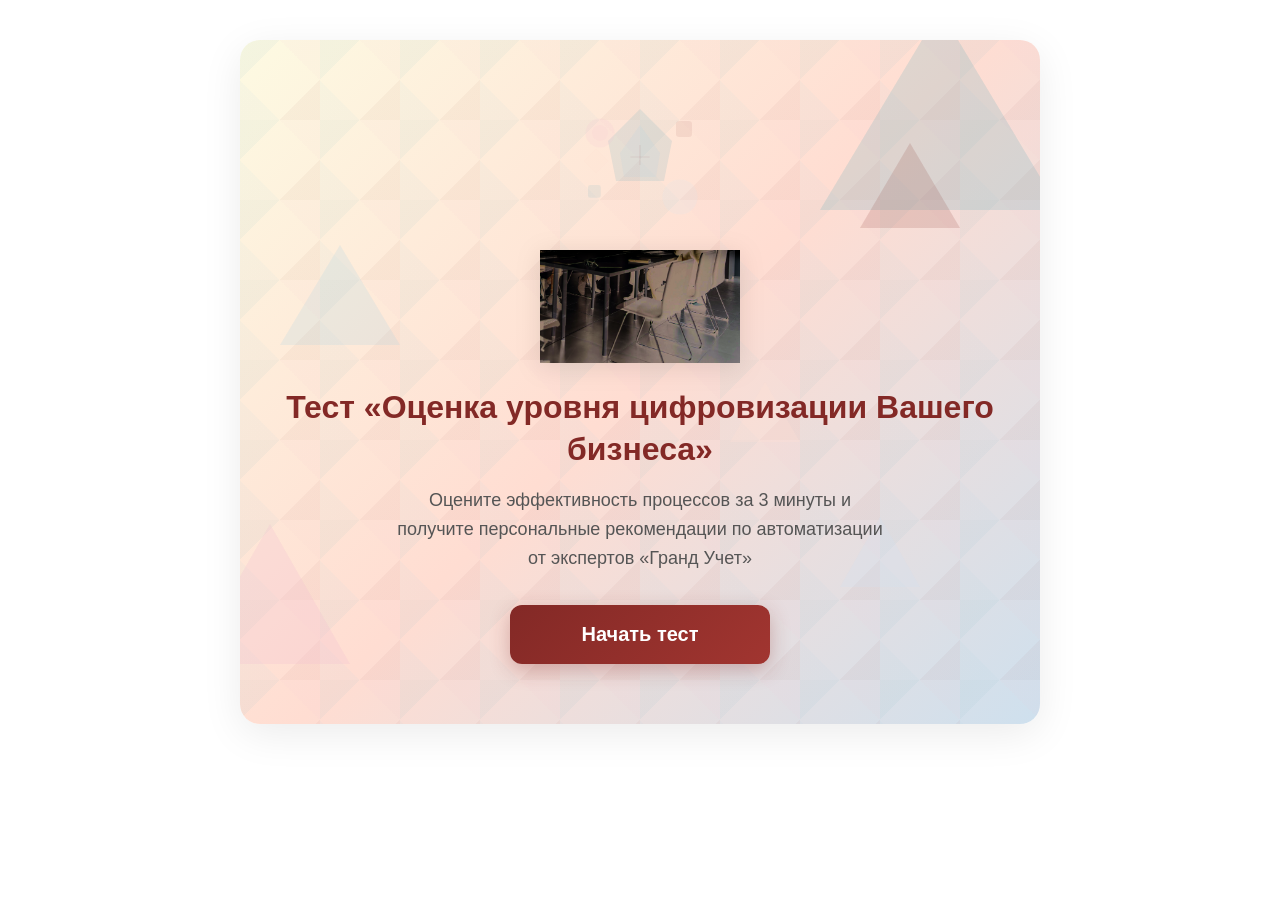
==== commit e114952b: "Fix iframe src to quiz.html" ====
--- a/index.html
+++ b/index.html
@@ -1,289 +1,2721 @@
-<!DOCTYPE html>
-<html lang="ru">
-<head>
-<meta charset="UTF-8">
-<meta name="viewport" content="width=device-width, initial-scale=1.0">
-<title>Гранд Учет — Бухгалтерские услуги</title>
-<link rel="icon" href="assets/favicon.ico">
-<style>
-*, *::before, *::after { box-sizing: border-box; margin: 0; padding: 0; }
-html { scroll-behavior: smooth; }
-body { font-family: -apple-system, BlinkMacSystemFont, 'Segoe UI', Arial, sans-serif; font-size: 16px; line-height: 1.6; color: #333; background: #fff; }
-
-/* ШАПКА */
-.site-header {
-    position: fixed; top: 0; left: 0; right: 0; z-index: 1000;
-    background: #fff; border-bottom: 1px solid #eee;
-    padding: 0 24px; height: 64px;
-    display: flex; align-items: center; justify-content: space-between;
-}
-.site-logo { font-size: 22px; font-weight: 700; color: #832926; text-decoration: none; }
-.site-logo span { color: #60A9B9; }
-.site-nav { display: flex; gap: 24px; }
-.site-nav a { color: #555; text-decoration: none; font-size: 14px; font-weight: 500; transition: color 0.2s; }
-.site-nav a:hover, .site-nav a.active { color: #832926; }
-
-/* ========== БРЕНДОВАЯ АНИМАЦИЯ ========== */
-@keyframes tri-flow-1 {
-    0% { transform: rotate(15deg) translate(0, 0); opacity: 0.4; }
-    25% { transform: rotate(5deg) translate(-40px, 30px); opacity: 0.8; }
-    50% { transform: rotate(-10deg) translate(-80px, -20px); opacity: 0.3; }
-    75% { transform: rotate(10deg) translate(-20px, 50px); opacity: 0.7; }
-    100% { transform: rotate(15deg) translate(0, 0); opacity: 0.4; }
-}
-@keyframes tri-flow-2 {
-    0% { transform: rotate(-20deg) translate(0, 0); opacity: 0.5; }
-    25% { transform: rotate(-5deg) translate(50px, -30px); opacity: 0.9; }
-    50% { transform: rotate(15deg) translate(90px, 20px); opacity: 0.4; }
-    75% { transform: rotate(-10deg) translate(30px, -40px); opacity: 0.8; }
-    100% { transform: rotate(-20deg) translate(0, 0); opacity: 0.5; }
-}
-@keyframes tri-flow-3 {
-    0% { transform: rotate(45deg) translate(0, 0); opacity: 0.3; }
-    33% { transform: rotate(30deg) translate(30px, -40px); opacity: 0.7; }
-    66% { transform: rotate(60deg) translate(-30px, 20px); opacity: 0.5; }
-    100% { transform: rotate(45deg) translate(0, 0); opacity: 0.3; }
-}
-.hero-triangle {
-    position: absolute;
-    pointer-events: none;
-    z-index: 0;
-}
-.hero-triangle-1 {
-    top: -30px; right: -20px;
-    width: 0; height: 0;
-    border-left: 120px solid transparent;
-    border-right: 120px solid transparent;
-    border-bottom: 200px solid rgba(96, 169, 185, 0.2);
-    animation: tri-flow-1 20s ease-in-out infinite;
-}
-.hero-triangle-2 {
-    bottom: 60px; left: -50px;
-    width: 0; height: 0;
-    border-left: 80px solid transparent;
-    border-right: 80px solid transparent;
-    border-bottom: 140px solid rgba(239, 187, 207, 0.25);
-    animation: tri-flow-2 25s ease-in-out infinite;
-}
-.hero-triangle-3 {
-    top: 30%; left: 5%;
-    width: 0; height: 0;
-    border-left: 60px solid transparent;
-    border-right: 60px solid transparent;
-    border-bottom: 100px solid rgba(155, 205, 224, 0.18);
-    animation: tri-flow-3 22s ease-in-out infinite 3s;
-}
-.hero-triangle-4 {
-    top: 15%; right: 10%;
-    width: 0; height: 0;
-    border-left: 50px solid transparent;
-    border-right: 50px solid transparent;
-    border-bottom: 85px solid rgba(131, 41, 38, 0.15);
-    animation: tri-flow-1 18s ease-in-out infinite 1s;
-}
-.hero-triangle-5 {
-    bottom: 20%; right: 15%;
-    width: 0; height: 0;
-    border-left: 40px solid transparent;
-    border-right: 40px solid transparent;
-    border-bottom: 70px solid rgba(206, 224, 238, 0.25);
-    animation: tri-flow-2 28s ease-in-out infinite 5s;
-}
-.hero-triangle-6 {
-    top: 50%; right: 30%;
-    width: 0; height: 0;
-    border-left: 35px solid transparent;
-    border-right: 35px solid transparent;
-    border-bottom: 60px solid rgba(255, 221, 210, 0.25);
-    animation: tri-flow-3 16s ease-in-out infinite 2s;
-}
-
-/* HERO */
-.hero {
-    margin-top: 64px; min-height: 100vh;
-    display: flex; flex-direction: column; align-items: center; justify-content: center;
-    background: linear-gradient(135deg, #FDFAE2 0%, #FFDDD2 50%, #CEE0EE 100%);
-    padding: 80px 24px 60px;
-    text-align: center;
-    position: relative; overflow: hidden;
-}
-.hero::before {
-    content: ''; position: absolute; inset: 0;
-    background: repeating-linear-gradient(45deg, transparent, transparent 40px, rgba(96,169,185,0.04) 40px, rgba(96,169,185,0.04) 41px);
-}
-.hero-content { position: relative; z-index: 1; max-width: 800px; }
-.hero h1 { font-size: 42px; font-weight: 700; color: #832926; margin-bottom: 12px; line-height: 1.15; }
-.hero p { font-size: 18px; color: #555; margin-bottom: 20px; }
-
-/* ПРЕИМУЩЕСТВА НА СТАРТОВОЙ */
-.hero-benefits {
-    display: flex;
-    gap: 20px;
-    max-width: 800px;
-    margin: 28px auto 36px;
-    position: relative; z-index: 1;
-}
-.hero-benefit {
-    flex: 1;
-    background: rgba(255,255,255,0.7);
-    backdrop-filter: blur(8px);
-    -webkit-backdrop-filter: blur(8px);
-    border: 1px solid rgba(96,169,185,0.2);
-    border-radius: 16px;
-    padding: 20px 16px;
-    text-align: center;
-    transition: transform 0.3s, box-shadow 0.3s;
-}
-.hero-benefit:hover {
-    transform: translateY(-4px);
-    box-shadow: 0 12px 32px rgba(131,41,38,0.08);
-}
-.hero-benefit-icon {
-    width: 48px; height: 48px;
-    border-radius: 50%;
-    display: inline-flex; align-items: center; justify-content: center;
-    font-size: 22px;
-    margin-bottom: 10px;
-}
-.hero-benefit:nth-child(1) .hero-benefit-icon { background: rgba(96,169,185,0.15); }
-.hero-benefit:nth-child(2) .hero-benefit-icon { background: rgba(131,41,38,0.1); }
-.hero-benefit:nth-child(3) .hero-benefit-icon { background: rgba(155,205,224,0.2); }
-.hero-benefit h3 { font-size: 15px; font-weight: 600; color: #333; margin-bottom: 4px; }
-.hero-benefit p { font-size: 13px; color: #666; margin: 0; line-height: 1.4; }
-
-.hero-btn {
-    display: inline-flex; align-items: center; gap: 8px;
-    padding: 16px 40px; min-height: 56px;
-    font-size: 16px; font-weight: 700; color: #fff;
-    background: linear-gradient(135deg, #832926 0%, #a13530 100%);
-    border: none; border-radius: 12px; cursor: pointer;
-    box-shadow: 0 6px 20px rgba(131,41,38,0.3);
-    transition: transform 0.2s, box-shadow 0.2s;
-    text-decoration: none;
-    position: relative; z-index: 1;
-}
-.hero-btn:hover { transform: translateY(-2px); box-shadow: 0 10px 30px rgba(131,41,38,0.4); }
-
-@media (max-width: 768px) {
-    .hero h1 { font-size: 28px; }
-    .hero p { font-size: 16px; }
-    .hero { min-height: auto; padding: 100px 20px 60px; }
-    .hero-benefits { flex-direction: column; gap: 12px; }
-    .hero-benefit { padding: 16px; }
-}
-.hero h1 { font-size: 42px; font-weight: 700; color: #832926; margin-bottom: 16px; line-height: 1.2; }
-.hero p { font-size: 18px; color: #555; margin-bottom: 32px; }
-.hero-btn {
-    display: inline-flex; align-items: center; gap: 8px;
-    padding: 16px 40px; min-height: 56px;
-    font-size: 16px; font-weight: 700; color: #fff;
-    background: linear-gradient(135deg, #832926 0%, #a13530 100%);
-    border: none; border-radius: 12px; cursor: pointer;
-    box-shadow: 0 6px 20px rgba(131,41,38,0.3);
-    transition: transform 0.2s, box-shadow 0.2s;
-    text-decoration: none;
-}
-.hero-btn:hover { transform: translateY(-2px); box-shadow: 0 10px 30px rgba(131,41,38,0.4); }
-
-/* УСЛУГИ */
-
-
-/* КВИЗ */
-.quiz-section { background: #fff; padding: 0; }
-
-/* ФУТЕР */
-.site-footer { padding: 48px 24px; background: #333; color: #ccc; text-align: center; font-size: 14px; }
-.site-footer a { color: #60A9B9; text-decoration: none; }
-.site-footer a:hover { text-decoration: underline; }
-
-@media (max-width: 768px) {
-    .hero h1 { font-size: 28px; }
-    .hero p { font-size: 16px; }
-    .hero { min-height: 60vh; padding: 40px 20px; }
-    .site-nav { gap: 12px; }
-    .site-nav a { font-size: 12px; }
-
-}
-</style>
-</head>
-<body>
-
-<!-- ШАПКА -->
-<header class="site-header">
-    <a href="#" class="site-logo"><img src="assets/logo-granduchet.png" alt="Гранд Учет" style="height:36px;width:auto;"></a>
-    <nav class="site-nav">
-        <a href="#">Главная</a>
-        <a href="#">Услуги</a>
-        <a href="#">О нас</a>
-        <a href="#">Контакты</a>
-    </nav>
-</header>
-
-<!-- 1-й ЭКРАН: HERO -->
-<section class="hero">
-    <!-- Брендовые треугольники с анимацией -->
-    <div class="hero-triangle hero-triangle-1"></div>
-    <div class="hero-triangle hero-triangle-2"></div>
-    <div class="hero-triangle hero-triangle-3"></div>
-    <div class="hero-triangle hero-triangle-4"></div>
-    <div class="hero-triangle hero-triangle-5"></div>
-    <div class="hero-triangle hero-triangle-6"></div>
-
-    <div class="hero-content">
-        <h1>Бухгалтерские услуги<br>для вашего бизнеса</h1>
-        <p>Полный спектр бухгалтерского сопровождения: от постановки учёта до налогового планирования. 20 лет безупречной работы.</p>
-
-        <div class="hero-benefits">
-            <div class="hero-benefit">
-                <div class="hero-benefit-icon">📊</div>
-                <h3>Бухгалтерский учёт</h3>
-                <p>Полное ведение с использованием современных технологий</p>
-            </div>
-            <div class="hero-benefit">
-                <div class="hero-benefit-icon">📋</div>
-                <h3>Налоговое планирование</h3>
-                <p>Оптимизация нагрузки и минимизация рисков</p>
-            </div>
-            <div class="hero-benefit">
-                <div class="hero-benefit-icon">🔄</div>
-                <h3>Автоматизация</h3>
-                <p>Внедрение цифровых решений для повышения эффективности</p>
-            </div>
-        </div>
-
-        <a href="#quiz-section" class="hero-btn">Оценить цифровизацию →</a>
-    </div>
-</section>
-
-<!-- 2-й ЭКРАН: КВИЗ -->
-<section id="quiz-section" class="quiz-section">
-    <iframe src="index.html" style="width:100%;border:none;min-height:100vh;" id="quiz-frame"></iframe>
-</section>
-
-<!-- ФУТЕР -->
-<footer class="site-footer">
-    <p>© 2026 <a href="#">Гранд Учет</a> — профессиональные бухгалтерские услуги</p>
-    <p style="margin-top:8px;color:#999;font-size:13px;">Демо-версия для ознакомления · Опросник «Оценка уровня цифровизации»</p>
-</footer>
-
-<!-- Автоподстройка высоты iframe -->
-<script>
-(function() {
-    var frame = document.getElementById('quiz-frame');
-    if (!frame) return;
-    function resize() {
-        try {
-            var doc = frame.contentDocument || frame.contentWindow.document;
-            var h = doc.documentElement.scrollHeight || doc.body.scrollHeight;
-            frame.style.minHeight = Math.max(h, 600) + 'px';
-        } catch(e) {}
-    }
-    frame.onload = resize;
-    window.addEventListener('resize', resize);
-    // Повтор через 1с и 3с (для динамической высоты квиза)
-    setTimeout(resize, 1000);
-    setTimeout(resize, 3000);
-})();
-</script>
-</body>
-</html>
+<!DOCTYPE html>
+<html lang="ru">
+<head>
+<meta charset="UTF-8">
+<meta name="viewport" content="width=device-width, initial-scale=1.0">
+<title>Test</title>
+<style>
+/* ========================================
+   Квиз «Оценка уровня цифровизации бизнеса»
+   granduchet.ru
+   Mobile-First | CSS v1.0
+   ======================================== */
+
+/* --- Reset & Base --- */
+*, *::before, *::after {
+    box-sizing: border-box;
+    margin: 0;
+    padding: 0;
+}
+
+html {
+    scroll-behavior: smooth;
+    -webkit-text-size-adjust: 100%;
+}
+
+body {
+    font-family: 'Panton', Arial, sans-serif;
+    font-size: 16px;
+    line-height: 1.5;
+    color: #333;
+    background: #fff;
+    -webkit-font-smoothing: antialiased;
+    -moz-osx-font-smoothing: grayscale;
+}
+
+/* --- Quiz Container --- */
+.granduchet-quiz {
+    max-width: 800px;
+    margin: 0 auto;
+    padding: 0;
+    position: relative;
+    overflow: hidden;
+    background: #fff;
+    min-height: 100vh;
+    min-height: 100dvh;
+}
+
+/* --- Font Loading --- */
+@font-face {
+    font-family: 'Panton';
+    src: url('https://granduchet.ru/wp-content/themes/granduchet/fonts/Panton-Regular.woff2') format('woff2'),
+         url('https://granduchet.ru/wp-content/themes/granduchet/fonts/Panton-Regular.woff') format('woff');
+    font-weight: 400;
+    font-style: normal;
+    font-display: swap;
+}
+
+@font-face {
+    font-family: 'Panton';
+    src: url('https://granduchet.ru/wp-content/themes/granduchet/fonts/Panton-Bold.woff2') format('woff2'),
+         url('https://granduchet.ru/wp-content/themes/granduchet/fonts/Panton-Bold.woff') format('woff');
+    font-weight: 700;
+    font-style: normal;
+    font-display: swap;
+}
+
+@font-face {
+    font-family: 'Panton';
+    src: url('https://granduchet.ru/wp-content/themes/granduchet/fonts/Panton-SemiBold.woff2') format('woff2'),
+         url('https://granduchet.ru/wp-content/themes/granduchet/fonts/Panton-SemiBold.woff') format('woff');
+    font-weight: 600;
+    font-style: normal;
+    font-display: swap;
+}
+
+/* --- Landing Screen --- */
+.quiz-landing {
+    display: flex;
+    flex-direction: column;
+    align-items: center;
+    justify-content: center;
+    min-height: 100vh;
+    min-height: 100dvh;
+    padding: 40px 20px;
+    background: linear-gradient(135deg, #FDFAE2 0%, #FFDDD2 50%, #CEE0EE 100%);
+    position: relative;
+    overflow: hidden;
+}
+
+.quiz-landing::before {
+    content: '';
+    position: absolute;
+    top: 0;
+    left: 0;
+    width: 100%;
+    height: 100%;
+    pointer-events: none;
+    z-index: 0;
+    background-image: 
+        linear-gradient(135deg, rgba(96,169,185,0.06) 25%, transparent 25%),
+        linear-gradient(225deg, rgba(239,187,207,0.06) 25%, transparent 25%),
+        linear-gradient(315deg, rgba(131,41,38,0.04) 25%, transparent 25%),
+        linear-gradient(45deg, rgba(155,205,224,0.06) 25%, transparent 25%);
+    background-size: 80px 80px;
+    animation: pattern-drift 30s linear infinite;
+}
+
+/* Треугольный паттерн */
+.quiz-landing-triangle {
+    position: absolute;
+    pointer-events: none;
+    z-index: 0;
+}
+
+.quiz-landing-triangle-1 {
+    top: -30px;
+    right: -20px;
+    width: 0;
+    height: 0;
+    border-left: 120px solid transparent;
+    border-right: 120px solid transparent;
+    border-bottom: 200px solid rgba(96, 169, 185, 0.2);
+    animation: tri-flow-1 20s ease-in-out infinite;
+}
+
+.quiz-landing-triangle-2 {
+    bottom: 60px;
+    left: -50px;
+    width: 0;
+    height: 0;
+    border-left: 80px solid transparent;
+    border-right: 80px solid transparent;
+    border-bottom: 140px solid rgba(239, 187, 207, 0.25);
+    animation: tri-flow-2 25s ease-in-out infinite;
+}
+
+.quiz-landing-triangle-3 {
+    top: 30%;
+    left: 5%;
+    width: 0;
+    height: 0;
+    border-left: 60px solid transparent;
+    border-right: 60px solid transparent;
+    border-bottom: 100px solid rgba(155, 205, 224, 0.18);
+    animation: tri-flow-3 22s ease-in-out infinite 3s;
+}
+
+.quiz-landing-triangle-4 {
+    top: 15%;
+    right: 10%;
+    width: 0;
+    height: 0;
+    border-left: 50px solid transparent;
+    border-right: 50px solid transparent;
+    border-bottom: 85px solid rgba(131, 41, 38, 0.15);
+    animation: tri-flow-1 18s ease-in-out infinite 1s;
+}
+
+.quiz-landing-triangle-5 {
+    bottom: 20%;
+    right: 15%;
+    width: 0;
+    height: 0;
+    border-left: 40px solid transparent;
+    border-right: 40px solid transparent;
+    border-bottom: 70px solid rgba(206, 224, 238, 0.25);
+    animation: tri-flow-2 28s ease-in-out infinite 5s;
+}
+
+.quiz-landing-triangle-6 {
+    top: 50%;
+    right: 30%;
+    width: 0;
+    height: 0;
+    border-left: 35px solid transparent;
+    border-right: 35px solid transparent;
+    border-bottom: 60px solid rgba(255, 221, 210, 0.25);
+    animation: tri-flow-3 16s ease-in-out infinite 2s;
+}
+
+@keyframes tri-flow-1 {
+    0% { transform: rotate(15deg) translate(0, 0); opacity: 0.4; }
+    25% { transform: rotate(5deg) translate(-40px, 30px); opacity: 0.8; }
+    50% { transform: rotate(-10deg) translate(-80px, -20px); opacity: 0.3; }
+    75% { transform: rotate(10deg) translate(-20px, 50px); opacity: 0.7; }
+    100% { transform: rotate(15deg) translate(0, 0); opacity: 0.4; }
+}
+
+@keyframes tri-flow-2 {
+    0% { transform: rotate(-20deg) translate(0, 0); opacity: 0.5; }
+    25% { transform: rotate(-5deg) translate(50px, -30px); opacity: 0.9; }
+    50% { transform: rotate(15deg) translate(90px, 20px); opacity: 0.4; }
+    75% { transform: rotate(-10deg) translate(30px, -40px); opacity: 0.8; }
+    100% { transform: rotate(-20deg) translate(0, 0); opacity: 0.5; }
+}
+
+@keyframes tri-flow-3 {
+    0% { transform: rotate(45deg) translate(0, 0); opacity: 0.3; }
+    33% { transform: rotate(30deg) translate(30px, -40px); opacity: 0.7; }
+    66% { transform: rotate(60deg) translate(-30px, 20px); opacity: 0.5; }
+    100% { transform: rotate(45deg) translate(0, 0); opacity: 0.3; }
+}
+
+@keyframes pattern-drift {
+    0% { transform: rotate(0deg); }
+    100% { transform: rotate(360deg); }
+}
+
+.quiz-landing-illustration {
+    width: 160px;
+    height: 130px;
+    margin-bottom: 20px;
+    position: relative;
+    z-index: 1;
+}
+
+.quiz-landing-logo {
+    max-width: 200px;
+    height: auto;
+    margin-bottom: 24px;
+    position: relative;
+    z-index: 1;
+    filter: drop-shadow(0 4px 12px rgba(0,0,0,0.1));
+}
+
+.quiz-landing h1 {
+    font-size: 24px;
+    font-weight: 700;
+    color: #832926;
+    text-align: center;
+    margin-bottom: 16px;
+    position: relative;
+    z-index: 1;
+    line-height: 1.3;
+}
+
+.quiz-landing p {
+    font-size: 16px;
+    color: #555;
+    text-align: center;
+    max-width: 500px;
+    margin-bottom: 32px;
+    position: relative;
+    z-index: 1;
+    line-height: 1.6;
+}
+
+.quiz-btn-start {
+    display: inline-flex;
+    align-items: center;
+    justify-content: center;
+    padding: 16px 40px;
+    min-height: 56px;
+    min-width: 220px;
+    font-family: 'Panton', Arial, sans-serif;
+    font-size: 18px;
+    font-weight: 700;
+    color: #fff;
+    background: linear-gradient(135deg, #832926 0%, #a13530 100%);
+    border: none;
+    border-radius: 12px;
+    cursor: pointer;
+    transition: transform 0.2s, box-shadow 0.2s;
+    position: relative;
+    z-index: 1;
+    box-shadow: 0 6px 20px rgba(131,41,38,0.3);
+    text-decoration: none;
+}
+
+.quiz-btn-start:hover {
+    transform: translateY(-2px);
+    box-shadow: 0 10px 30px rgba(131,41,38,0.4);
+}
+
+.quiz-btn-start:active {
+    transform: translateY(0);
+}
+
+.quiz-btn-start:focus-visible {
+    outline: 3px solid #832926;
+    outline-offset: 3px;
+}
+
+
+
+/* --- Quiz Screens (Blocks) --- */
+.quiz-screen {
+    display: none;
+    padding: 24px 20px 100px;
+    min-height: calc(100vh - 56px);
+    min-height: calc(100dvh - 56px);
+    box-sizing: border-box;
+    position: relative;
+}
+
+.quiz-question:only-child {
+    max-height: calc(100vh - 180px);
+    max-height: calc(100dvh - 180px);
+    overflow-y: auto;
+}
+
+.quiz-screen.active {
+    display: flex;
+    flex-direction: column;
+    justify-content: flex-start;
+    padding-top: 24px;
+}
+
+.quiz-screen.slide-left {
+    animation: slideLeft 0.3s ease forwards;
+}
+
+.quiz-screen.slide-right {
+    animation: slideRight 0.3s ease forwards;
+}
+
+@keyframes fadeSlideIn {
+    from {
+        opacity: 0;
+        transform: translateX(30px);
+    }
+    to {
+        opacity: 1;
+        transform: translateX(0);
+    }
+}
+
+@keyframes fadeSlideOut {
+    from {
+        opacity: 1;
+        transform: translateX(0);
+    }
+    to {
+        opacity: 0;
+        transform: translateX(-30px);
+    }
+}
+
+@keyframes slideLeft {
+    from {
+        opacity: 1;
+        transform: translateX(0);
+    }
+    to {
+        opacity: 0;
+        transform: translateX(-30px);
+    }
+}
+
+@keyframes slideRight {
+    from {
+        opacity: 1;
+        transform: translateX(0);
+    }
+    to {
+        opacity: 0;
+        transform: translateX(30px);
+    }
+}
+
+/* --- Block Header --- */
+.quiz-block-header {
+    margin-bottom: 24px;
+    padding-bottom: 16px;
+    border-bottom: 2px solid #CEE0EE;
+}
+
+.quiz-block-number {
+    font-size: 13px;
+    font-weight: 600;
+    color: #60A9B9;
+    text-transform: uppercase;
+    letter-spacing: 1px;
+    margin-bottom: 6px;
+}
+
+.quiz-block-title {
+    font-size: 20px;
+    font-weight: 700;
+    color: #832926;
+    line-height: 1.3;
+}
+
+/* --- Info Banner (SEO Tips) --- */
+.quiz-info-banner {
+    display: flex;
+    align-items: flex-start;
+    gap: 12px;
+    padding: 14px 16px;
+    margin-bottom: 20px;
+    background: #FDFAE2;
+    border-left: 4px solid #832926;
+    border-radius: 0 8px 8px 0;
+    font-size: 14px;
+    color: #555;
+    line-height: 1.5;
+    position: relative;
+    animation: bannerSlide 0.4s ease;
+}
+
+@keyframes bannerSlide {
+    from {
+        opacity: 0;
+        transform: translateY(-10px);
+    }
+    to {
+        opacity: 1;
+        transform: translateY(0);
+    }
+}
+
+.quiz-info-banner-icon {
+    flex-shrink: 0;
+    width: 24px;
+    height: 24px;
+    display: flex;
+    align-items: center;
+    justify-content: center;
+    background: #832926;
+    color: #fff;
+    border-radius: 50%;
+    font-size: 14px;
+    font-weight: 700;
+    margin-top: 1px;
+}
+
+.quiz-info-banner-close {
+    flex-shrink: 0;
+    width: 28px;
+    height: 28px;
+    display: flex;
+    align-items: center;
+    justify-content: center;
+    background: none;
+    border: none;
+    cursor: pointer;
+    font-size: 18px;
+    color: #999;
+    transition: color 0.2s;
+    margin-left: auto;
+    position: absolute;
+    top: 10px;
+    right: 10px;
+    min-width: 28px;
+    min-height: 28px;
+}
+
+.quiz-info-banner-close:hover {
+    color: #832926;
+}
+
+.quiz-info-banner-text {
+    flex: 1;
+    padding-right: 28px;
+}
+
+/* --- Questions --- */
+.quiz-questions {
+    display: flex;
+    flex-direction: column;
+    gap: 20px;
+}
+
+.quiz-question {
+    background: #fff;
+    border: 1px solid #E8E8E8;
+    border-radius: 12px;
+    padding: 20px;
+    transition: border-color 0.2s, box-shadow 0.2s;
+}
+
+.quiz-question.answered {
+    border-color: #60A9B9;
+    background: #f8fcfe;
+}
+
+.quiz-question-text {
+    font-size: 16px;
+    font-weight: 600;
+    color: #333;
+    margin-bottom: 14px;
+    line-height: 1.4;
+}
+
+/* --- Options (Radio Buttons) --- */
+.quiz-options {
+    display: flex;
+    flex-direction: column;
+    gap: 8px;
+}
+
+.quiz-option {
+    display: flex;
+    align-items: center;
+    gap: 12px;
+    padding: 12px 16px;
+    border: 1px solid #E0E0E0;
+    border-radius: 10px;
+    cursor: pointer;
+    transition: all 0.2s;
+    font-size: 15px;
+    color: #444;
+    user-select: none;
+    -webkit-tap-highlight-color: transparent;
+}
+
+.quiz-option:hover {
+    border-color: #9BCDE0;
+    background: #f0f7fb;
+}
+
+.quiz-option.selected {
+    border-color: #832926;
+    background: #FDFAE2;
+    color: #333;
+    font-weight: 600;
+}
+
+.quiz-option input[type="radio"] {
+    display: none;
+}
+
+.quiz-option-radio {
+    width: 22px;
+    height: 22px;
+    border: 2px solid #C0C0C0;
+    border-radius: 50%;
+    flex-shrink: 0;
+    position: relative;
+    transition: all 0.2s;
+}
+
+.quiz-option.selected .quiz-option-radio {
+    border-color: #832926;
+    background: #832926;
+}
+
+.quiz-option.selected .quiz-option-radio::after {
+    content: '';
+    position: absolute;
+    top: 50%;
+    left: 50%;
+    transform: translate(-50%, -50%);
+    width: 10px;
+    height: 10px;
+    background: #fff;
+    border-radius: 50%;
+}
+
+.quiz-option-text {
+    flex: 1;
+}
+
+/* --- Progress Indicator per block --- */
+.quiz-block-progress {
+    text-align: center;
+    font-size: 13px;
+    color: #999;
+    margin-top: 24px;
+    padding-top: 16px;
+    border-top: 1px solid #E8E8E8;
+    transition: all 0.3s ease;
+}
+
+/* --- Блок завершён — деловой стиль --- */
+.quiz-block-progress.complete {
+    position: absolute;
+    top: 50%;
+    left: 0;
+    right: 0;
+    transform: translateY(-50%);
+    border: none;
+    padding: 0;
+    margin: 0;
+}
+
+.quiz-block-progress.complete .quiz-q-progress-text {
+    font-size: 18px;
+    font-weight: 700;
+    color: #832926;
+    letter-spacing: 0.5px;
+    animation: fadeSlideIn 400ms ease forwards;
+}
+
+/* --- Navigation --- */
+.quiz-navigation {
+    position: fixed;
+    bottom: 0;
+    left: 0;
+    right: 0;
+    z-index: 99;
+    background: #fff;
+    border-top: 1px solid #E8E8E8;
+    padding: 12px 20px;
+    padding-bottom: max(12px, env(safe-area-inset-bottom));
+    display: flex;
+    gap: 10px;
+    box-shadow: 0 -2px 12px rgba(0,0,0,0.06);
+}
+
+.quiz-nav-back {
+    flex: 0 0 auto;
+    min-width: 48px;
+    min-height: 48px;
+    padding: 12px 16px;
+    background: #fff;
+    border: 2px solid #ddd;
+    border-radius: 10px;
+    cursor: pointer;
+    font-family: 'Panton', Arial, sans-serif;
+    font-size: 15px;
+    font-weight: 600;
+    color: #666;
+    transition: all 0.2s;
+    display: flex;
+    align-items: center;
+    justify-content: center;
+    gap: 6px;
+}
+
+.quiz-nav-back:hover {
+    border-color: #832926;
+    color: #832926;
+}
+
+.quiz-nav-back:active {
+    transform: scale(0.97);
+}
+
+.quiz-nav-back:disabled {
+    opacity: 0.3;
+    cursor: not-allowed;
+    border-color: #ddd;
+    color: #bbb;
+}
+
+.quiz-nav-back:focus-visible {
+    outline: 3px solid #832926;
+    outline-offset: 2px;
+}
+
+.quiz-nav-next {
+    flex: 1;
+    min-height: 48px;
+    padding: 12px 24px;
+    background: linear-gradient(135deg, #832926 0%, #a13530 100%);
+    border: none;
+    border-radius: 10px;
+    cursor: pointer;
+    font-family: 'Panton', Arial, sans-serif;
+    font-size: 16px;
+    font-weight: 700;
+    color: #fff;
+    transition: all 0.2s;
+    box-shadow: 0 4px 12px rgba(131,41,38,0.2);
+    display: flex;
+    align-items: center;
+    justify-content: center;
+    gap: 8px;
+}
+
+.quiz-nav-next:hover:not(:disabled) {
+    transform: translateY(-1px);
+    box-shadow: 0 6px 16px rgba(131,41,38,0.3);
+}
+
+.quiz-nav-next:active:not(:disabled) {
+    transform: translateY(0);
+}
+
+.quiz-nav-next:disabled {
+    background: #D0D0D0;
+    cursor: not-allowed;
+    box-shadow: none;
+    color: #999;
+}
+
+.quiz-nav-next:focus-visible {
+    outline: 3px solid #832926;
+    outline-offset: 2px;
+}
+
+/* --- Final Screen (Form) --- */
+.quiz-final-screen {
+    display: none;
+    padding: 24px 20px 120px;
+    min-height: 100vh;
+    min-height: 100dvh;
+}
+
+.quiz-final-screen.active {
+    display: block;
+    animation: fadeSlideIn 0.3s ease forwards;
+}
+
+.quiz-final-header {
+    text-align: center;
+    margin-bottom: 28px;
+}
+
+.quiz-final-header h2 {
+    font-size: 22px;
+    font-weight: 700;
+    color: #832926;
+    margin-bottom: 10px;
+    line-height: 1.3;
+}
+
+.quiz-final-header p {
+    font-size: 16px;
+    color: #666;
+    line-height: 1.5;
+}
+
+.quiz-final-form {
+    max-width: 480px;
+    margin: 0 auto;
+}
+
+.quiz-form-group {
+    margin-bottom: 16px;
+}
+
+.quiz-form-label {
+    display: block;
+    font-size: 14px;
+    font-weight: 600;
+    color: #555;
+    margin-bottom: 6px;
+}
+
+.quiz-form-label .required {
+    color: #832926;
+}
+
+.quiz-form-input {
+    width: 100%;
+    padding: 14px 16px;
+    font-family: 'Panton', Arial, sans-serif;
+    font-size: 16px;
+    border: 2px solid #E0E0E0;
+    border-radius: 10px;
+    color: #333;
+    background: #fff;
+    transition: border-color 0.2s, box-shadow 0.2s;
+    outline: none;
+    -webkit-appearance: none;
+    appearance: none;
+}
+
+.quiz-form-input:focus {
+    border-color: #832926;
+    box-shadow: 0 0 0 3px rgba(131,41,38,0.1);
+}
+
+.quiz-form-input.error {
+    border-color: #d32f2f;
+    background: #fff5f5;
+}
+
+.quiz-form-input::placeholder {
+    color: #aaa;
+}
+
+.quiz-form-error {
+    font-size: 13px;
+    color: #d32f2f;
+    margin-top: 4px;
+    display: none;
+}
+
+.quiz-form-error.visible {
+    display: block;
+}
+
+/* --- Checkbox fields --- */
+.quiz-form-checkbox-group {
+    margin-bottom: 16px;
+}
+
+.quiz-form-checkbox {
+    display: flex;
+    align-items: flex-start;
+    gap: 10px;
+    cursor: pointer;
+    padding: 10px 0;
+    -webkit-tap-highlight-color: transparent;
+}
+
+.quiz-form-checkbox input[type="checkbox"] {
+    display: none;
+}
+
+.quiz-checkbox-box {
+    width: 22px;
+    height: 22px;
+    border: 2px solid #C0C0C0;
+    border-radius: 4px;
+    flex-shrink: 0;
+    margin-top: 2px;
+    position: relative;
+    transition: all 0.2s;
+}
+
+.quiz-form-checkbox input:checked + .quiz-checkbox-box {
+    border-color: #832926;
+    background: #832926;
+}
+
+.quiz-form-checkbox input:checked + .quiz-checkbox-box::after {
+    content: '';
+    position: absolute;
+    top: 2px;
+    left: 6px;
+    width: 6px;
+    height: 11px;
+    border: solid #fff;
+    border-width: 0 2px 2px 0;
+    transform: rotate(45deg);
+}
+
+.quiz-checkbox-text {
+    flex: 1;
+    font-size: 14px;
+    color: #555;
+    line-height: 1.4;
+}
+
+.quiz-checkbox-text a {
+    color: #832926;
+    text-decoration: underline;
+}
+
+/* --- Final Buttons --- */
+.quiz-final-actions {
+    margin-top: 28px;
+    display: flex;
+    flex-direction: column;
+    gap: 12px;
+}
+
+.quiz-btn-primary {
+    width: 100%;
+    min-height: 52px;
+    padding: 14px 24px;
+    font-family: 'Panton', Arial, sans-serif;
+    font-size: 16px;
+    font-weight: 700;
+    color: #fff;
+    background: linear-gradient(135deg, #832926 0%, #a13530 100%);
+    border: none;
+    border-radius: 12px;
+    cursor: pointer;
+    transition: transform 0.2s, box-shadow 0.2s;
+    box-shadow: 0 4px 16px rgba(131,41,38,0.25);
+    line-height: 1.3;
+}
+
+.quiz-btn-primary:hover:not(:disabled) {
+    transform: translateY(-1px);
+    box-shadow: 0 6px 20px rgba(131,41,38,0.35);
+}
+
+.quiz-btn-primary:active:not(:disabled) {
+    transform: translateY(0);
+}
+
+.quiz-btn-primary:disabled {
+    background: #D0D0D0;
+    cursor: not-allowed;
+    box-shadow: none;
+    color: #999;
+}
+
+.quiz-btn-primary:focus-visible {
+    outline: 3px solid #832926;
+    outline-offset: 2px;
+}
+
+.quiz-btn-secondary {
+    width: 100%;
+    min-height: 52px;
+    padding: 14px 24px;
+    font-family: 'Panton', Arial, sans-serif;
+    font-size: 16px;
+    font-weight: 600;
+    color: #832926;
+    background: #fff;
+    border: 2px solid #832926;
+    border-radius: 12px;
+    cursor: pointer;
+    transition: all 0.2s;
+}
+
+.quiz-btn-secondary:hover {
+    background: #FDFAE2;
+}
+
+.quiz-btn-secondary:active {
+    transform: scale(0.98);
+}
+
+.quiz-btn-secondary:focus-visible {
+    outline: 3px solid #832926;
+    outline-offset: 2px;
+}
+
+/* --- Thank You Screen --- */
+.quiz-thankyou {
+    display: none;
+    flex-direction: column;
+    align-items: center;
+    justify-content: center;
+    min-height: 100vh;
+    min-height: 100dvh;
+    padding: 40px 20px;
+    text-align: center;
+    background: linear-gradient(135deg, #FDFAE2 0%, #CEE0EE 100%);
+}
+
+.quiz-thankyou.active {
+    display: flex;
+    animation: fadeSlideIn 0.4s ease forwards;
+}
+
+.quiz-thankyou-icon {
+    width: 80px;
+    height: 80px;
+    background: #60A9B9;
+    border-radius: 50%;
+    display: flex;
+    align-items: center;
+    justify-content: center;
+    margin-bottom: 24px;
+    color: #fff;
+    font-size: 40px;
+}
+
+.quiz-thankyou h2 {
+    font-size: 24px;
+    font-weight: 700;
+    color: #832926;
+    margin-bottom: 14px;
+    line-height: 1.3;
+}
+
+.quiz-thankyou p {
+    font-size: 16px;
+    color: #555;
+    max-width: 480px;
+    line-height: 1.6;
+    margin-bottom: 8px;
+}
+
+.quiz-thankyou .small {
+    font-size: 14px;
+    color: #888;
+    margin-top: 20px;
+}
+
+/* --- Loading state --- */
+.quiz-loading {
+    display: inline-block;
+    width: 20px;
+    height: 20px;
+    border: 3px solid rgba(255,255,255,0.3);
+    border-top-color: #fff;
+    border-radius: 50%;
+    animation: spin 0.6s linear infinite;
+    margin-right: 8px;
+    vertical-align: middle;
+}
+
+@keyframes spin {
+    to { transform: rotate(360deg); }
+}
+
+/* --- Scroll hint for mobile swipe --- */
+.quiz-swipe-hint {
+    display: none;
+    text-align: center;
+    font-size: 13px;
+    color: #bbb;
+    margin-top: 12px;
+    animation: pulse 2s ease-in-out infinite;
+}
+
+@keyframes pulse {
+    0%, 100% { opacity: 0.4; }
+    50% { opacity: 1; }
+}
+
+.quiz-swipe-hint .arrow {
+    display: inline-block;
+    margin: 0 4px;
+}
+
+/* --- Lazy Loading Placeholder --- */
+.quiz-placeholder {
+    min-height: 200px;
+    display: flex;
+    align-items: center;
+    justify-content: center;
+    color: #aaa;
+    font-size: 15px;
+}
+
+/* --- Hidden SEO Block --- */
+.quiz-seo-text {
+    position: absolute;
+    left: -9999px;
+    top: auto;
+    width: 1px;
+    height: 1px;
+    overflow: hidden;
+}
+
+/* --- Responsive: Tablet+ (768px+) --- */
+@media (min-width: 768px) {
+    .quiz-landing {
+        padding: 60px 40px;
+        border-radius: 16px;
+        min-height: auto;
+    }
+
+    .quiz-landing-logo {
+        max-width: 340px;
+    }
+
+    .quiz-landing h1 {
+        font-size: 32px;
+    }
+
+    .quiz-landing p {
+        font-size: 18px;
+    }
+
+    .quiz-btn-start {
+        min-width: 260px;
+        padding: 18px 48px;
+        font-size: 20px;
+    }
+
+    .quiz-screen {
+        padding: 32px 40px 100px;
+    }
+
+    .quiz-block-title {
+        font-size: 24px;
+    }
+
+    .quiz-question {
+        padding: 24px;
+    }
+
+    .quiz-question-text {
+        font-size: 17px;
+    }
+
+    .quiz-option {
+        padding: 14px 20px;
+        font-size: 16px;
+    }
+
+    .quiz-navigation {
+        padding: 16px 40px;
+        gap: 16px;
+    }
+
+    .quiz-nav-back {
+        min-width: 140px;
+        padding: 14px 24px;
+    }
+
+    .quiz-nav-next {
+        font-size: 18px;
+        min-height: 52px;
+    }
+
+    .quiz-final-screen {
+        padding: 40px 40px 120px;
+    }
+
+    .quiz-final-header h2 {
+        font-size: 28px;
+    }
+
+    .quiz-btn-primary,
+    .quiz-btn-secondary {
+        min-height: 56px;
+        font-size: 17px;
+    }
+
+    .quiz-thankyou h2 {
+        font-size: 28px;
+    }
+
+    .quiz-swipe-hint {
+        display: none; /* no swipe hint on desktop */
+    }
+
+    /* Two-column layout for form buttons on desktop */
+    .quiz-final-actions {
+        flex-direction: row;
+    }
+
+    .quiz-final-actions .quiz-btn-primary,
+    .quiz-final-actions .quiz-btn-secondary {
+        flex: 1;
+    }
+
+    .quiz-info-banner {
+        font-size: 15px;
+        padding: 16px 20px;
+    }
+}
+
+/* --- Responsive: Desktop (1024px+) --- */
+@media (min-width: 1024px) {
+    .granduchet-quiz {
+        margin: 40px auto;
+        border-radius: 20px;
+        box-shadow: 0 10px 40px rgba(0,0,0,0.08);
+        min-height: auto;
+    }
+
+    .quiz-screen {
+        padding: 40px 48px 100px;
+    }
+
+    .quiz-navigation {
+        padding: 16px 48px;
+    }
+}
+
+/* --- Responsive: Small Mobile (max 360px) --- */
+@media (max-width: 360px) {
+    .quiz-landing h1 {
+        font-size: 20px;
+    }
+
+    .quiz-block-title {
+        font-size: 18px;
+    }
+
+    .quiz-question-text {
+        font-size: 15px;
+    }
+
+    .quiz-option {
+        font-size: 14px;
+        padding: 10px 12px;
+    }
+
+    .quiz-navigation {
+        padding: 10px 12px;
+    }
+}
+
+/* --- Reduced motion --- */
+@media (prefers-reduced-motion: reduce) {
+    *, *::before, *::after {
+        animation-duration: 0.01ms !important;
+        animation-iteration-count: 1 !important;
+        transition-duration: 0.01ms !important;
+    }
+}
+
+/* --- SEO-текст: визуально скрыт, доступен для индексации --- */
+.visually-hidden {
+    position: absolute;
+    width: 1px;
+    height: 1px;
+    padding: 0;
+    margin: -1px;
+    overflow: hidden;
+    clip: rect(0, 0, 0, 0);
+    white-space: nowrap;
+    border: 0;
+}
+
+</style>
+</head>
+<body>
+<!-- ========================================
+     Квиз «Оценка уровня цифровизации бизнеса»
+     granduchet.ru | HTML-каркас
+     Встраивается в PHP-шаблон WordPress
+     ======================================== -->
+
+<!-- КВИЗ-КОНТЕЙНЕР -->
+<div class="granduchet-quiz" itemscope itemtype="https://schema.org/Quiz">
+
+    <!-- СТАРТОВЫЙ ЭКРАН (ЛЕНДИНГ) -->
+    <div class="quiz-landing" style="display:flex;">
+        <!-- Треугольный паттерн бренда -->
+        <div class="quiz-landing-triangle quiz-landing-triangle-1"></div>
+        <div class="quiz-landing-triangle quiz-landing-triangle-2"></div>
+        <div class="quiz-landing-triangle quiz-landing-triangle-3"></div>
+        <div class="quiz-landing-triangle quiz-landing-triangle-4"></div>
+        <div class="quiz-landing-triangle quiz-landing-triangle-5"></div>
+        <div class="quiz-landing-triangle quiz-landing-triangle-6"></div>
+        <!-- Декоративная SVG-иллюстрация -->
+        <svg class="quiz-landing-illustration" viewBox="0 0 200 160" fill="none" xmlns="http://www.w3.org/2000/svg">
+            <path d="M100 10 L140 50 L130 100 L70 100 L60 50 Z" fill="#60A9B9" opacity="0.15"/>
+            <path d="M100 30 L125 65 L120 95 L80 95 L75 65 Z" fill="#9BCDE0" opacity="0.12"/>
+            <circle cx="50" cy="40" r="18" fill="#EFBBCF" opacity="0.15"/>
+            <circle cx="50" cy="40" r="10" fill="#EFBBCF" opacity="0.1"/>
+            <circle cx="150" cy="120" r="22" fill="#CEE0EE" opacity="0.15"/>
+            <rect x="145" y="25" width="20" height="20" rx="4" fill="#832926" opacity="0.08"/>
+            <rect x="35" y="105" width="16" height="16" rx="3" fill="#60A9B9" opacity="0.12"/>
+            <path d="M30 75 L45 60 L60 75 L45 90 Z" fill="#FFDDD2" opacity="0.15"/>
+            <line x1="100" y1="55" x2="100" y2="80" stroke="#832926" stroke-width="1.5" opacity="0.08"/>
+            <line x1="88" y1="70" x2="112" y2="70" stroke="#832926" stroke-width="1.5" opacity="0.08"/>
+        </svg>
+        <img
+            class="quiz-landing-logo"
+            src="./assets/logo-big.jpg"
+            alt="Гранд Учет"
+            width="200"
+            height="auto"
+            loading="lazy"
+        />
+        <h1>Тест «Оценка уровня цифровизации Вашего бизнеса»</h1>
+        <p>Оцените эффективность процессов за 3 минуты и получите персональные рекомендации по автоматизации от экспертов «Гранд Учет»</p>
+        <button type="button" class="quiz-btn-start" aria-label="Начать тест">Начать тест</button>
+    </div>
+
+
+
+    <!-- БЛОК 1 -->
+    <div class="quiz-screen" data-block="1" role="tabpanel">
+        <div class="quiz-block-container"></div>
+    </div>
+
+    <!-- БЛОК 2 -->
+    <div class="quiz-screen" data-block="2" role="tabpanel">
+        <div class="quiz-block-container"></div>
+    </div>
+
+    <!-- БЛОК 3 -->
+    <div class="quiz-screen" data-block="3" role="tabpanel">
+        <div class="quiz-block-container"></div>
+    </div>
+
+    <!-- БЛОК 4 -->
+    <div class="quiz-screen" data-block="4" role="tabpanel">
+        <div class="quiz-block-container"></div>
+    </div>
+
+    <!-- ПОДСКАЗКА ДЛЯ СВАЙПА (мобильные) -->
+    <div class="quiz-swipe-hint" style="display:none;">
+        <span class="arrow">←</span> Проведите влево для продолжения <span class="arrow">→</span>
+    </div>
+
+    <!-- ФИНАЛЬНЫЙ ЭКРАН: ФОРМА ЗАХВАТА -->
+    <div class="quiz-final-screen" style="display:none;">
+        <div class="quiz-final-header">
+            <h2>Мы подготовим для вас персональные рекомендации</h2>
+            <p>Укажите, пожалуйста, куда прислать результат и контакты для связи</p>
+        </div>
+
+        <form class="quiz-final-form" novalidate autocomplete="on">
+            <!-- Имя -->
+            <div class="quiz-form-group">
+                <label class="quiz-form-label" for="quiz-name">
+                    Имя <span class="required">*</span>
+                </label>
+                <input
+                    type="text"
+                    id="quiz-name"
+                    class="quiz-form-input"
+                    name="name"
+                    placeholder="Ваше имя"
+                    maxlength="100"
+                    required
+                    data-error="quiz-name-error"
+                />
+                <div class="quiz-form-error" id="quiz-name-error"></div>
+            </div>
+
+            <!-- Компания -->
+            <div class="quiz-form-group">
+                <label class="quiz-form-label" for="quiz-company">
+                    Компания <span class="required">*</span>
+                </label>
+                <input
+                    type="text"
+                    id="quiz-company"
+                    class="quiz-form-input"
+                    name="company"
+                    placeholder="Название компании"
+                    maxlength="200"
+                    required
+                    data-error="quiz-company-error"
+                />
+                <div class="quiz-form-error" id="quiz-company-error"></div>
+            </div>
+
+            <!-- E-mail -->
+            <div class="quiz-form-group">
+                <label class="quiz-form-label" for="quiz-email">
+                    E-mail <span class="required">*</span>
+                </label>
+                <input
+                    type="email"
+                    id="quiz-email"
+                    class="quiz-form-input"
+                    name="email"
+                    placeholder="example@company.ru"
+                    required
+                    autocomplete="email"
+                    data-error="quiz-email-error"
+                />
+                <div class="quiz-form-error" id="quiz-email-error"></div>
+            </div>
+
+            <!-- Телефон -->
+            <div class="quiz-form-group">
+                <label class="quiz-form-label" for="quiz-phone">
+                    Телефон <span class="required">*</span>
+                </label>
+                <input
+                    type="tel"
+                    id="quiz-phone"
+                    class="quiz-form-input"
+                    name="phone"
+                    placeholder="+7 (___) ___-__-__"
+                    required
+                    autocomplete="tel"
+                    inputmode="numeric"
+                    data-error="quiz-phone-error"
+                />
+                <div class="quiz-form-error" id="quiz-phone-error"></div>
+            </div>
+
+            <!-- Согласие на обработку ПД -->
+            <div class="quiz-form-checkbox-group">
+                <label class="quiz-form-checkbox">
+                    <input type="checkbox" id="quiz-consent" checked data-error="quiz-consent-error" />
+                    <span class="quiz-checkbox-box"></span>
+                    <span class="quiz-checkbox-text">
+                        Даю согласие на обработку персональных данных в соответствии с
+                        <a href="/privacy-policy/" target="_blank" rel="noopener">Политикой обработки персональных данных</a>
+                        <span class="required">*</span>
+                    </span>
+                </label>
+                <div class="quiz-form-error" id="quiz-consent-error"></div>
+            </div>
+
+            <!-- Ознакомление с Политикой -->
+            <div class="quiz-form-checkbox-group">
+                <label class="quiz-form-checkbox">
+                    <input type="checkbox" id="quiz-policy" checked data-error="quiz-policy-error" />
+                    <span class="quiz-checkbox-box"></span>
+                    <span class="quiz-checkbox-text">
+                        Подтверждаю, что ознакомлен(а) с
+                        <a href="/privacy-policy/" target="_blank" rel="noopener">Политикой обработки персональных данных</a>
+                        <span class="required">*</span>
+                    </span>
+                </label>
+                <div class="quiz-form-error" id="quiz-policy-error"></div>
+            </div>
+
+            <!-- Кнопки -->
+            <div class="quiz-final-actions">
+                <button type="button" id="quiz-submit-report" class="quiz-btn-primary">
+                    Получить персональный отчет по цифровой зрелости бизнеса
+                </button>
+                <button type="button" id="quiz-submit-consult" class="quiz-btn-secondary">
+                    Получить персональную консультацию по автоматизации
+                </button>
+            </div>
+        </form>
+    </div>
+
+    <!-- ЭКРАН БЛАГОДАРНОСТИ -->
+    <div class="quiz-thankyou" style="display:none;">
+        <div class="quiz-thankyou-icon">✓</div>
+        <h2>Благодарим Вас за участие в опросе!</h2>
+        <p>Мы получили вашу заявку и свяжемся с вами в ближайшее время.</p>
+        <p>Персональные рекомендации будут направлены на указанный e-mail.</p>
+        <p class="small">С уважением, команда «Гранд Учет»</p>
+    </div>
+
+    <!-- НАВИГАЦИЯ -->
+    <div class="quiz-navigation" style="display:none;">
+        <button type="button" class="quiz-nav-back" aria-label="Назад" disabled>
+            ← Назад
+        </button>
+        <button type="button" class="quiz-nav-next" aria-label="Далее" disabled>
+            <span class="quiz-nav-next-text">Далее</span>
+            <span class="quiz-nav-next-arrow">→</span>
+        </button>
+    </div>
+
+</div>
+
+<!-- ============================================
+     СКРЫТЫЙ SEO-ТЕКСТ (1500-2000 знаков)
+     ============================================ -->
+<div class="quiz-seo-text" aria-hidden="true">
+    <h2>Зачем нужна автоматизация бухгалтерии?</h2>
+    <p>Автоматизация бухгалтерии — ключевой шаг к повышению эффективности бизнеса. Современные решения позволяют существенно сократить время на обработку первичной документации, исключить человеческие ошибки и обеспечить прозрачность финансовых потоков. Внедрение систем автоматизации бухгалтерского учета помогает компаниям снизить операционные затраты на 30-50% и высвободить ресурсы для стратегического развития.</p>
+
+    <h2>Как цифровой документооборот экономит время?</h2>
+    <p>Электронный документооборот (ЭДО) трансформирует традиционные бизнес-процессы. С ним согласование договоров занимает часы вместо недель, а обмен первичными документами с контрагентами происходит в режиме реального времени. Цифровой документооборот полностью исключает потерю документов, автоматизирует контроль сроков и обеспечивает юридическую значимость всех операций.</p>
+
+    <h2>Преимущества КЭДО</h2>
+    <p>Кадровый электронный документооборот (КЭДО) — это новый стандарт работы с персоналом. Оформление новых сотрудников сокращается с нескольких дней до одного часа. Все кадровые документы подписываются усиленной квалифицированной электронной подписью, что полностью соответствует требованиям трудового законодательства. КЭДО особенно актуален для компаний с распределенной структурой и удаленными сотрудниками.</p>
+
+    <h2>Зачем нужна роботизация (RPA)?</h2>
+    <p>Роботизация бизнес-процессов (RPA) позволяет автоматизировать до 70% рутинных операций — от обработки входящих писем до формирования отчетности. RPA-роботы работают 24/7 без ошибок, интегрируются с любыми системами и окупаются в течение 6-12 месяцев. Цифровизация бизнеса через RPA — это не просто экономия, а качественный скачок в эффективности и конкурентоспособности.</p>
+</div>
+
+<!-- ============================================
+     JSON-LD МИКРОРАЗМЕТКА Schema.org FAQPage
+     ============================================ -->
+<script type="application/ld+json">
+{
+    "@context": "https://schema.org",
+    "@type": "FAQPage",
+    "mainEntity": [
+        {
+            "@type": "Question",
+            "name": "Как осуществляется загрузка банковских выписок?",
+            "acceptedAnswer": {
+                "@type": "Answer",
+                "text": "Автоматически через интеграцию с банком, загружаются вручную или вводятся вручную бухгалтером."
+            }
+        },
+        {
+            "@type": "Question",
+            "name": "Как формируются счета и закрывающие документы?",
+            "acceptedAnswer": {
+                "@type": "Answer",
+                "text": "Автоматически согласно графику, создаются каждый документ отдельно или в Word/Excel."
+            }
+        },
+        {
+            "@type": "Question",
+            "name": "Используется ли ЭДО с контрагентами?",
+            "acceptedAnswer": {
+                "@type": "Answer",
+                "text": "Да, только получаем или нет."
+            }
+        },
+        {
+            "@type": "Question",
+            "name": "Есть ли распознавание первички?",
+            "acceptedAnswer": {
+                "@type": "Answer",
+                "text": "Автоматически в 1С, вручную из PDF/бумаги или отсутствует."
+            }
+        },
+        {
+            "@type": "Question",
+            "name": "Ведете ли управленческий учет?",
+            "acceptedAnswer": {
+                "@type": "Answer",
+                "text": "Да, на основе бухгалтерского, во внешних файлах вручную или нет."
+            }
+        },
+        {
+            "@type": "Question",
+            "name": "Как вы организуете архив бухгалтерских документов?",
+            "acceptedAnswer": {
+                "@type": "Answer",
+                "text": "Не больше 5 минут, несколько часов или несколько дней."
+            }
+        },
+        {
+            "@type": "Question",
+            "name": "Сколько занимает подписание документов?",
+            "acceptedAnswer": {
+                "@type": "Answer",
+                "text": "До 1 дня, 2-5 дней или более недели."
+            }
+        },
+        {
+            "@type": "Question",
+            "name": "Как организовано согласование?",
+            "acceptedAnswer": {
+                "@type": "Answer",
+                "text": "Электронно в системе, виза на бумаге/e-mail или процесс не организован."
+            }
+        },
+        {
+            "@type": "Question",
+            "name": "Есть ли контроль сроков согласования?",
+            "acceptedAnswer": {
+                "@type": "Answer",
+                "text": "Да, частично или нет."
+            }
+        },
+        {
+            "@type": "Question",
+            "name": "Как происходит оформление сотрудников?",
+            "acceptedAnswer": {
+                "@type": "Answer",
+                "text": "Онлайн (КЭДО), онлайн-документы с подписью в офисе или лично в офисе."
+            }
+        },
+        {
+            "@type": "Question",
+            "name": "Как подписывают кадровые документы?",
+            "acceptedAnswer": {
+                "@type": "Answer",
+                "text": "Электронно (КЭДО), смешанно или все на бумаге."
+            }
+        },
+        {
+            "@type": "Question",
+            "name": "Время оформления нового сотрудника?",
+            "acceptedAnswer": {
+                "@type": "Answer",
+                "text": "До 1 часа, до 4 часов или несколько дней."
+            }
+        },
+        {
+            "@type": "Question",
+            "name": "Используются ли RPA роботы?",
+            "acceptedAnswer": {
+                "@type": "Answer",
+                "text": "Да, пилотный уровень или нет."
+            }
+        },
+        {
+            "@type": "Question",
+            "name": "Обработка входящих писем и документов?",
+            "acceptedAnswer": {
+                "@type": "Answer",
+                "text": "Автоматическая, частично или отсутствует."
+            }
+        },
+        {
+            "@type": "Question",
+            "name": "Интеграции между ключевыми системами?",
+            "acceptedAnswer": {
+                "@type": "Answer",
+                "text": "Полная интеграция, частично или отсутствует."
+            }
+        },
+        {
+            "@type": "Question",
+            "name": "Автоматическое формирование отчетов?",
+            "acceptedAnswer": {
+                "@type": "Answer",
+                "text": "Да, частично или нет."
+            }
+        },
+        {
+            "@type": "Question",
+            "name": "Используются ли дашборды?",
+            "acceptedAnswer": {
+                "@type": "Answer",
+                "text": "Да, запланировано или нет."
+            }
+        },
+        {
+            "@type": "Question",
+            "name": "Автоматические уведомления о проблемах?",
+            "acceptedAnswer": {
+                "@type": "Answer",
+                "text": "Да, частично или нет."
+            }
+        },
+        {
+            "@type": "Question",
+            "name": "Доля автоматических операций?",
+            "acceptedAnswer": {
+                "@type": "Answer",
+                "text": "Более 50%, 20-50% или менее 20%."
+            }
+        }
+    ]
+}
+</script>
+
+<!-- СКРЫТЫЙ SEO-ТЕКСТ (для поисковой индексации) -->
+<div class="visually-hidden" aria-hidden="false">
+  <h2>Зачем нужна автоматизация бухгалтерии?</h2>
+  <p>Автоматизация бухгалтерии исключает человеческий фактор при обработке первичной документации, разноске выписок и формировании отчетности. «Гранд Учет» помогает внедрять автоматизацию бухгалтерского учета поэтапно. Результат — сокращение сроков закрытия периода до 70%, снижение ошибок и полная прозрачность финансов. Особенно актуальна автоматизация бухгалтерии для компаний с большим объемом операций.</p>
+
+  <h2>Как цифровой документооборот экономит время?</h2>
+  <p>Электронный документооборот сокращает взаимодействие с контрагентами с дней до минут. Цифровой документооборот исключает потерю бумаг, автоматически формирует архивы и упрощает сверку взаиморасчетов. Каждый документ отслеживается, сроки подписания фиксируются, доступ к архиву — не более 5 минут. Внедрение ЭДО окупается в первые же месяцы работы.</p>
+
+  <h2>Преимущества КЭДО и кадрового ЭДО</h2>
+  <p>Автоматизация кадрового учета через КЭДО сокращает время оформления сотрудников с нескольких дней до часа. Электронный документооборот в кадровой сфере полностью законен: сотрудники подписывают документы из любой точки через браузер. КЭДО особенно выгоден распределенным компаниям и снижает нагрузку на HR-отдел.</p>
+
+  <h2>Зачем нужна роботизация процессов (RPA) в бизнесе?</h2>
+  <p>Роботизация бизнес-процессов (RPA) берет на себя рутинные операции: обработку писем, загрузку выписок, формирование отчетов. Цифровизация бизнеса через RPA высвобождает сотрудников для стратегических задач. Компании с RPA отмечают рост производительности на 30-50%. «Гранд Учет» предлагает решения по роботизации с интеграцией в 1С и полный цикл цифровой трансформации.</p>
+</div>
+
+<!-- СТИЛИ И СКРИПТЫ -->
+<link rel="stylesheet" href="./assets/quiz.css" />
+<script defer src="./assets/quiz.js"></script>
+
+<script>
+/* ========================================
+   Квиз «Оценка уровня цифровизации бизнеса»
+   granduchet.ru
+   JavaScript v1.0
+   ======================================== */
+
+(function () {
+    'use strict';
+
+    /* ============================================
+       ДАННЫЕ: 19 вопросов, 4 блока
+       ============================================ */
+    const QUIZ_DATA = [
+        {
+            id: 1,
+            title: 'Автоматизация финансового и бухгалтерского учета',
+            questions: [
+                {
+                    id: 'q1',
+                    text: 'Как осуществляется загрузка банковских выписок?',
+                    options: [
+                        'Автоматически через интеграцию с банком',
+                        'Загружаются вручную',
+                        'Вводятся вручную бухгалтером'
+                    ]
+                },
+                {
+                    id: 'q2',
+                    text: 'Как формируются счета и закрывающие документы?',
+                    options: [
+                        'Автоматически согласно графику',
+                        'Создаем каждый документ отдельно',
+                        'Создаем в Word/Excel'
+                    ]
+                },
+                {
+                    id: 'q3',
+                    text: 'Используется ли ЭДО с контрагентами?',
+                    options: ['Да', 'Только получаем', 'Нет']
+                },
+                {
+                    id: 'q4',
+                    text: 'Есть ли распознавание первички?',
+                    options: ['Автоматически в 1С', 'Вручную из PDF/бумаги', 'Нет, теряются']
+                },
+                {
+                    id: 'q5',
+                    text: 'Ведете ли управленческий учет?',
+                    options: [
+                        'Да, на основе бухгалтерского',
+                        'Да, во внешних файлах вручную',
+                        'Нет'
+                    ]
+                }
+            ]
+        },
+        {
+            id: 2,
+            title: 'Документооборот и цифровые документы',
+            questions: [
+                {
+                    id: 'q6',
+                    text: 'Как вы организуете архив бухгалтерских документов?',
+                    options: ['Не больше 5 минут', 'Несколько часов', 'Несколько дней']
+                },
+                {
+                    id: 'q7',
+                    text: 'Сколько занимает подписание документов?',
+                    options: ['До 1 дня', '2-5 дней', 'Более недели']
+                },
+                {
+                    id: 'q8',
+                    text: 'Как организовано согласование?',
+                    options: [
+                        'Электронно в системе',
+                        'Виза на бумаге/e-mail',
+                        'Процесс не организован'
+                    ]
+                },
+                {
+                    id: 'q9',
+                    text: 'Есть ли контроль сроков согласования?',
+                    options: ['Да', 'Частично', 'Нет']
+                }
+            ]
+        },
+        {
+            id: 3,
+            title: 'Кадровые процессы и цифровое трудоустройство',
+            questions: [
+                {
+                    id: 'q10',
+                    text: 'Как происходит оформление сотрудников?',
+                    options: ['Онлайн (КЭДО)', 'Онлайн-документы, подпись в офисе', 'Лично в офисе']
+                },
+                {
+                    id: 'q11',
+                    text: 'Как подписывают кадровые документы?',
+                    options: ['Электронно (КЭДО)', 'Смешанно', 'Все на бумаге']
+                },
+                {
+                    id: 'q12',
+                    text: 'Время оформления нового сотрудника?',
+                    options: ['До 1 часа', 'До 4 часов', 'Несколько дней']
+                }
+            ]
+        },
+        {
+            id: 4,
+            title: 'Роботизация и цифровые сервисы',
+            questions: [
+                {
+                    id: 'q13',
+                    text: 'Используются ли RPA роботы?',
+                    options: ['Да', 'Пилотный уровень', 'Нет']
+                },
+                {
+                    id: 'q14',
+                    text: 'Обработка входящих писем и документов?',
+                    options: ['Да, автоматическая', 'Частично', 'Нет']
+                },
+                {
+                    id: 'q15',
+                    text: 'Интеграции между ключевыми системами?',
+                    options: ['Полная интеграция', 'Частично', 'Нет интеграции']
+                },
+                {
+                    id: 'q16',
+                    text: 'Автоматическое формирование отчетов?',
+                    options: ['Да', 'Частично', 'Нет']
+                },
+                {
+                    id: 'q17',
+                    text: 'Используются ли дашборды?',
+                    options: ['Да', 'Запланировано', 'Нет']
+                },
+                {
+                    id: 'q18',
+                    text: 'Автоматические уведомления о проблемах?',
+                    options: ['Да', 'Частично', 'Нет']
+                },
+                {
+                    id: 'q19',
+                    text: 'Доля автоматических операций?',
+                    options: ['Более 50%', '20-50%', 'Менее 20%']
+                }
+            ]
+        }
+    ];
+
+    /* ============================================
+       SEO-ПОДСКАЗКИ (инфо-баннеры)
+       ============================================ */
+    const BANNER_TEXTS = {
+        1: 'Роботизация разноски выписок экономит до 40% времени бухгалтера и исключает ошибки в назначении платежа.',
+        2: 'Внедрение электронного документооборота сокращает расходы на курьеров и архивы, а также ускоряет сверку взаиморасчетов.',
+        3: 'Переход на КЭДО сокращает время оформления сотрудника с нескольких дней до одного часа и исключает бумажную волокиту.',
+        4: 'Роботизация (RPA) позволяет автоматизировать до 70% рутинных операций, освобождая время сотрудников для стратегических задач.'
+    };
+
+    /* ============================================
+       СОСТОЯНИЕ
+       ============================================ */
+    const state = {
+        currentBlock: 0,        // 0-indexed
+        currentQInBlock: [0, 0, 0, 0], // текущий вопрос в каждом блоке
+        answers: {},            // { qId: optionIndex }
+        bannerShown: {},        // { blockId: true } — не показываем повторно при возврате
+        isSubmitting: false,
+        initialized: false
+    };
+
+    /* ============================================
+       DOM ССЫЛКИ
+       ============================================ */
+    let els = {};
+
+    function cacheDom() {
+        els.quiz = document.querySelector('.granduchet-quiz');
+        els.landing = document.querySelector('.quiz-landing');
+        els.startBtn = document.querySelector('.quiz-btn-start');
+        els.screens = document.querySelectorAll('.quiz-screen');
+        els.nav = document.querySelector('.quiz-navigation');
+        els.backBtn = document.querySelector('.quiz-nav-back');
+        els.nextBtn = document.querySelector('.quiz-nav-next');
+        els.nextBtnText = els.nextBtn ? els.nextBtn.querySelector('.quiz-nav-next-text') : null;
+        els.finalScreen = document.querySelector('.quiz-final-screen');
+        els.thankyou = document.querySelector('.quiz-thankyou');
+        els.blockContainers = document.querySelectorAll('.quiz-block-container');
+        els.form = document.querySelector('.quiz-final-form');
+        els.formName = document.getElementById('quiz-name');
+        els.formCompany = document.getElementById('quiz-company');
+        els.formEmail = document.getElementById('quiz-email');
+        els.formPhone = document.getElementById('quiz-phone');
+        els.formConsent = document.getElementById('quiz-consent');
+        els.formPolicy = document.getElementById('quiz-policy');
+        els.formErrors = document.querySelectorAll('.quiz-form-error');
+        els.submitReport = document.getElementById('quiz-submit-report');
+        els.submitConsult = document.getElementById('quiz-submit-consult');
+        els.swipeHint = document.querySelector('.quiz-swipe-hint');
+    }
+
+    /* ============================================
+       РЕНДЕРИНГ ВОПРОСОВ
+       ============================================ */
+    function renderQuestions() {
+        els.blockContainers.forEach(function (container, index) {
+            var block = QUIZ_DATA[index];
+            if (!block) return;
+
+            var html = '';
+            html += '<div class="quiz-block-header">';
+            html += '  <div class="quiz-block-number">Вопрос <span class="quiz-q-counter">1</span> из ' + block.questions.length + '</div>';
+            html += '  <h2 class="quiz-block-title">' + escapeHtml(block.title) + '</h2>';
+            html += '</div>';
+
+            // Info Banner (SEO Tip)
+            html += '<div class="quiz-info-banner" data-block="' + block.id + '" style="display:none;">';
+            html += '  <span class="quiz-info-banner-icon">ℹ</span>';
+            html += '  <span class="quiz-info-banner-text">' + escapeHtml(BANNER_TEXTS[block.id] || '') + '</span>';
+            html += '  <button type="button" class="quiz-info-banner-close" aria-label="Закрыть">&times;</button>';
+            html += '</div>';
+
+            html += '<div class="quiz-questions">';
+
+            // Показываем только первый (текущий) вопрос в блоке
+            block.questions.forEach(function (q, qi) {
+                var answered = state.answers[q.id] !== undefined;
+                var isFirstUnanswered = false;
+                if (!answered && !isFirstUnanswered) {
+                    var foundUnanswered = false;
+                    for (var pi = 0; pi < qi; pi++) {
+                        if (state.answers[block.questions[pi].id] === undefined) {
+                            foundUnanswered = true;
+                            break;
+                        }
+                    }
+                    isFirstUnanswered = !foundUnanswered;
+                }
+                var showQ = answered || (qi === 0) || isFirstUnanswered || (getAnsweredCount(index) === block.questions.length);
+                if (getAnsweredCount(index) === block.questions.length) {
+                    showQ = (qi === block.questions.length - 1);
+                } else if (!answered && !isFirstUnanswered) {
+                    showQ = false;
+                }
+
+                html += '<div class="quiz-question' + (answered ? ' answered' : '') + '" data-qid="' + q.id + '" style="' + (showQ ? '' : 'display:none;') + '">';
+                html += '  <div class="quiz-question-text">' + escapeHtml(q.text) + '</div>';
+                html += '  <div class="quiz-options">';
+
+                q.options.forEach(function (opt, oi) {
+                    var selected = state.answers[q.id] === oi;
+                    html += '    <label class="quiz-option' + (selected ? ' selected' : '') + '">';
+                    html += '      <input type="radio" name="' + q.id + '" value="' + oi + '"' + (selected ? ' checked' : '') + '>';
+                    html += '      <span class="quiz-option-radio"></span>';
+                    html += '      <span class="quiz-option-text">' + escapeHtml(opt) + '</span>';
+                    html += '    </label>';
+                });
+
+                html += '  </div>';
+                html += '</div>';
+            });
+
+            html += '</div>';
+
+            html += '<div class="quiz-block-progress">';
+            html += '  <span class="quiz-q-progress-text">Вопрос ' + (getAnsweredCount(index) + 1) + ' из ' + block.questions.length + '</span>';
+            html += '</div>';
+
+            container.innerHTML = html;
+        });
+
+        // Сразу обновляем видимость вопросов
+        showCurrentQuestions();
+    }
+
+    /**
+     * Показывает текущий вопрос в каждом блоке, остальные скрывает.
+     */
+    function showCurrentQuestions() {
+        els.blockContainers.forEach(function (container, index) {
+            var block = QUIZ_DATA[index];
+            if (!block) return;
+
+            var questions = container.querySelectorAll('.quiz-question');
+            var answeredCount = getAnsweredCount(index);
+            var totalQuestions = block.questions.length;
+
+            // Если все вопросы отвечены — показываем последний (уже отвеченный)
+            if (answeredCount >= totalQuestions) {
+                questions.forEach(function (q, qi) {
+                    q.style.display = 'none';
+                });
+                var radios = container.querySelectorAll('input[type="radio"]');
+                radios.forEach(function (r) { r.disabled = true; });
+                var progressText = container.querySelector('.quiz-q-progress-text');
+                if (progressText) progressText.textContent = '✅ Блок завершён';
+                var counter = container.querySelector('.quiz-q-counter');
+                if (counter) counter.textContent = totalQuestions;
+                var progressDiv = container.querySelector('.quiz-block-progress');
+                if (progressDiv) { progressDiv.style.display = 'block'; progressDiv.classList.add('complete'); }
+
+                // Кнопка «Назад» активна — можно вернуться к предыдущему вопросу
+                els.backBtn.disabled = false;
+                return;
+            }
+
+            // Ищем первый неотвеченный вопрос
+            var firstUnanswered = -1;
+            for (var qi = 0; qi < totalQuestions; qi++) {
+                if (state.answers[block.questions[qi].id] === undefined) {
+                    firstUnanswered = qi;
+                    break;
+                }
+            }
+
+            questions.forEach(function (q, qi) {
+                // Показываем первый неотвеченный, остальные скрываем
+                q.style.display = (qi === firstUnanswered) ? 'block' : 'none';
+
+                // Если вопрос не отвечен — сбрасываем визуальное состояние
+                if (qi === firstUnanswered) {
+                    var qBlock = QUIZ_DATA[index];
+                    var qData = qBlock ? qBlock.questions[qi] : null;
+                    if (qData && state.answers[qData.id] === undefined) {
+                        q.classList.remove('answered');
+                        var opts = q.querySelectorAll('.quiz-option');
+                        opts.forEach(function (lbl) {
+                            lbl.classList.remove('selected');
+                            var inp = lbl.querySelector('input');
+                            if (inp) inp.checked = false;
+                        });
+                    }
+                }
+            });
+
+            // Обновляем счётчик
+            var counter = container.querySelector('.quiz-q-counter');
+            if (counter) {
+                counter.textContent = firstUnanswered + 1;
+            }
+            var progressText = container.querySelector('.quiz-q-progress-text');
+            if (progressText) {
+                progressText.textContent = 'Вопрос ' + (firstUnanswered + 1) + ' из ' + totalQuestions;
+            }
+
+            // Разблокируем радио
+            var radios = container.querySelectorAll('input[type="radio"]');
+            radios.forEach(function (r) { r.disabled = false; });
+
+        });
+
+        // Кнопка «Назад» — только для активного блока
+        var activeAnswered = getAnsweredCount(state.currentBlock);
+        els.backBtn.disabled = (activeAnswered <= 0);
+    }
+
+    /* ============================================
+       ВСПОМОГАТЕЛЬНЫЕ
+       ============================================ */
+    function escapeHtml(str) {
+        if (typeof str !== 'string') return '';
+        var div = document.createElement('div');
+        div.appendChild(document.createTextNode(str));
+        return div.innerHTML;
+    }
+
+    function getBlockQuestionCount(blockIndex) {
+        return QUIZ_DATA[blockIndex] ? QUIZ_DATA[blockIndex].questions.length : 0;
+    }
+
+    function getAnsweredCount(blockIndex) {
+        var block = QUIZ_DATA[blockIndex];
+        if (!block) return 0;
+        var count = 0;
+        block.questions.forEach(function (q) {
+            if (state.answers[q.id] !== undefined) count++;
+        });
+        return count;
+    }
+
+    function isBlockComplete(blockIndex) {
+        return getAnsweredCount(blockIndex) === getBlockQuestionCount(blockIndex);
+    }
+
+    function getTotalAnswered() {
+        var count = 0;
+        for (var key in state.answers) {
+            if (state.answers.hasOwnProperty(key)) count++;
+        }
+        return count;
+    }
+
+    /* ============================================
+       СТЕППЕР (навигация по блокам)
+       ============================================ */
+
+
+    /* ============================================
+       ПРОГРЕСС (общий)
+       ============================================ */
+    function updateProgress() {
+        // Заглушка — прогресс отображается внутри каждого блока
+    }
+
+    /* ============================================
+       ИНФО-БАННЕРЫ
+       ============================================ */
+    function showBanner(blockIndex) {
+        var block = QUIZ_DATA[blockIndex];
+        if (!block) return;
+
+        // Не показываем, если уже показали при первом входе
+        if (state.bannerShown[block.id]) return;
+
+        var banner = els.screens[blockIndex].querySelector('.quiz-info-banner');
+        if (banner) {
+            banner.style.display = 'flex';
+            state.bannerShown[block.id] = true;
+        }
+    }
+
+    function setupBannerClose() {
+        document.addEventListener('click', function (e) {
+            var closeBtn = e.target.closest('.quiz-info-banner-close');
+            if (closeBtn) {
+                var banner = closeBtn.closest('.quiz-info-banner');
+                if (banner) {
+                    banner.style.display = 'none';
+                }
+            }
+        });
+    }
+
+    /* ============================================
+       НАВИГАЦИЯ
+       ============================================ */
+    function showBlock(blockIndex, direction) {
+        var totalBlocks = QUIZ_DATA.length;
+
+        if (blockIndex < 0) blockIndex = 0;
+        if (blockIndex >= totalBlocks) {
+            showFinalScreen();
+            return;
+        }
+
+        // Скрываем все блоки и финал
+        els.screens.forEach(function (s) { 
+            s.classList.remove('active', 'slide-left', 'slide-right'); 
+            s.style.display = 'none';
+        });
+        els.finalScreen.classList.remove('active');
+
+        // Показываем нужный блок
+        els.screens[blockIndex].classList.add('active');
+        els.screens[blockIndex].style.display = 'block';
+
+        // Анимация
+        if (direction === 'next') {
+            els.screens[blockIndex].style.animation = 'none';
+            els.screens[blockIndex].offsetHeight; // reflow
+            els.screens[blockIndex].style.animation = '';
+        } else if (direction === 'prev') {
+            els.screens[blockIndex].style.animation = 'none';
+            els.screens[blockIndex].offsetHeight;
+            els.screens[blockIndex].style.animation = '';
+        }
+
+        // Показываем навигацию
+        els.nav.style.display = 'flex';
+
+        // Обновляем видимость вопросов (первый неотвеченный)
+        showCurrentQuestions();
+
+        // Кнопки
+        // Кнопка «Назад» обновится в showCurrentQuestions() (активна со второго ответа)
+        els.backBtn.disabled = true;
+
+        // Обновляем текст кнопки Далее
+        var block = QUIZ_DATA[blockIndex];
+        var isLastBlock = (blockIndex === totalBlocks - 1);
+        if (els.nextBtnText) {
+            els.nextBtnText.textContent = isLastBlock ? 'Готово' : 'Далее';
+        }
+        // Добавляем иконку стрелки для промежуточных блоков
+        var arrowSpan = els.nextBtn.querySelector('.quiz-nav-next-arrow');
+        if (arrowSpan) {
+            arrowSpan.textContent = isLastBlock ? '→' : '→';
+        }
+
+        // Проверяем заполненность блока
+        updateNextButton(blockIndex);
+
+        // Показываем баннер
+        showBanner(blockIndex);
+
+        // Свайп-подсказка на мобильных
+        if (els.swipeHint) {
+            els.swipeHint.style.display = (window.innerWidth < 768 && blockIndex < totalBlocks - 1) ? 'block' : 'none';
+        }
+
+        // Обновляем прогресс
+        updateProgress();
+
+        // Прокрутка вверх
+        window.scrollTo({ top: 0, behavior: 'smooth' });
+
+        state.currentBlock = blockIndex;
+    }
+
+    function updateNextButton(blockIndex) {
+        var complete = isBlockComplete(blockIndex);
+        els.nextBtn.disabled = !complete;
+    }
+
+    function goNext() {
+        var blockIndex = state.currentBlock;
+        if (!isBlockComplete(blockIndex)) return;
+
+        if (blockIndex === QUIZ_DATA.length - 1) {
+            // Последний блок — показываем финал
+            showFinalScreen();
+        } else {
+            showBlock(blockIndex + 1, 'next');
+        }
+    }
+
+    function goBack() {
+        var blockIndex = state.currentBlock;
+        var block = QUIZ_DATA[blockIndex];
+        if (!block) return;
+
+        // Находим последний отвеченный вопрос
+        var lastAnswered = -1;
+        for (var qi = 0; qi < block.questions.length; qi++) {
+            if (state.answers[block.questions[qi].id] !== undefined) {
+                lastAnswered = qi;
+            }
+        }
+
+        if (lastAnswered >= 0) {
+            // Удаляем последний ответ и перерисовываем блоки
+            delete state.answers[block.questions[lastAnswered].id];
+            renderQuestions();
+            showCurrentQuestions();
+            updateNextButton(blockIndex);
+            updateProgress();
+        }
+    }
+
+    /* ============================================
+       ФИНАЛЬНЫЙ ЭКРАН
+       ============================================ */
+    function showFinalScreen() {
+        els.screens.forEach(function (s) {
+            s.classList.remove('active');
+            s.style.display = 'none';
+        });
+        els.finalScreen.classList.add('active');
+        els.finalScreen.style.display = 'block';
+
+        // Прячем кнопки навигации
+        els.nav.style.display = 'none';
+        if (els.swipeHint) els.swipeHint.style.display = 'none';
+
+        // Заполняем итоговый прогресс
+        updateProgress();
+
+        window.scrollTo({ top: 0, behavior: 'smooth' });
+    }
+
+    /* ============================================
+       ОБРАБОТКА ВЫБОРА ОТВЕТОВ (делегирование)
+       ============================================ */
+    function setupAnswerHandler() {
+        document.addEventListener('change', function (e) {
+            var radio = e.target.closest('.quiz-options input[type="radio"]');
+            if (!radio) return;
+
+            var qid = radio.name;
+            var value = parseInt(radio.value, 10);
+
+            // Сохраняем ответ
+            state.answers[qid] = value;
+
+            // Визуальное обновление опций в этом вопросе
+            var question = radio.closest('.quiz-question');
+            if (question) {
+                question.classList.add('answered');
+                var labels = question.querySelectorAll('.quiz-option');
+                labels.forEach(function (lbl) {
+                    var inp = lbl.querySelector('input');
+                    if (inp && inp.checked) {
+                        lbl.classList.add('selected');
+                    } else {
+                        lbl.classList.remove('selected');
+                    }
+                });
+
+                // Vse voprosy vidny srazu, perekljuchenie ne nuzhno
+                // Анимация: fade out вопрос, затем показываем следующий
+                question.style.animation = 'fadeSlideOut 200ms ease forwards';
+            }
+
+            // Через 300мс показываем следующий вопрос или обновляем навигацию
+            setTimeout(function () {
+                var blockIndex = state.currentBlock;
+                var block = QUIZ_DATA[blockIndex];
+                if (!block) return;
+
+                var answeredCount = getAnsweredCount(blockIndex);
+                var totalQuestions = block.questions.length;
+
+                if (answeredCount >= totalQuestions) {
+                    // Все вопросы отвечены — не скроллим, блок остаётся на месте
+                    showCurrentQuestions();
+                    updateNextButton(blockIndex);
+                    updateProgress();
+                } else {
+                    // Есть ещё вопросы — показываем следующий
+                    showCurrentQuestions();
+                    updateProgress();
+
+                    // Анимация появления нового вопроса
+                    var container = els.blockContainers[blockIndex];
+                    if (container) {
+                        var visibleQuestion = container.querySelector('.quiz-question[style*="block"]');
+                        if (visibleQuestion) {
+                            visibleQuestion.style.animation = 'fadeSlideIn 300ms ease forwards';
+                        }
+                    }
+
+                    // Плавный скролл к следующему вопросу
+                    var container = els.blockContainers[blockIndex];
+                    if (container) {
+                        container.scrollIntoView({ behavior: 'smooth', block: 'center' });
+                    }
+                }
+            }, 250);
+        });
+    }
+
+    /* ============================================
+       ТЕЛЕФОННАЯ МАСКА
+       ============================================ */
+    function setupPhoneMask() {
+        var phoneInput = els.formPhone;
+        if (!phoneInput) return;
+
+        phoneInput.addEventListener('input', function () {
+            var val = phoneInput.value.replace(/[^\d+]/g, '');
+            if (!val.startsWith('+')) {
+                val = '+7' + val.replace(/^\+?7?/, '');
+            }
+            phoneInput.value = val;
+        });
+
+        phoneInput.addEventListener('blur', function () {
+            var val = phoneInput.value;
+            if (val === '+' || val === '+7' || val === '') {
+                phoneInput.value = '';
+            } else if (!/^\+7\d/.test(val)) {
+                phoneInput.value = '+7' + val.replace(/^\+?7?/, '');
+            }
+        });
+    }
+
+    /* ============================================
+       ВАЛИДАЦИЯ ФОРМЫ
+       ============================================ */
+    function validateForm() {
+        var isValid = true;
+
+        // Имя
+        var name = els.formName.value.trim();
+        if (!name || name.length > 100) {
+            showFieldError('quiz-name-error', !name ? 'Пожалуйста, укажите ваше имя' : 'Имя должно быть не длиннее 100 символов');
+            els.formName.classList.add('error');
+            isValid = false;
+        } else {
+            hideFieldError('quiz-name-error');
+            els.formName.classList.remove('error');
+        }
+
+        // Компания
+        var company = els.formCompany.value.trim();
+        if (!company || company.length > 200) {
+            showFieldError('quiz-company-error', !company ? 'Пожалуйста, укажите название компании' : 'Название должно быть не длиннее 200 символов');
+            els.formCompany.classList.add('error');
+            isValid = false;
+        } else {
+            hideFieldError('quiz-company-error');
+            els.formCompany.classList.remove('error');
+        }
+
+        // Email
+        var email = els.formEmail.value.trim();
+        var emailRegex = /^[^\s@]+@[^\s@]+\.[^\s@]+$/;
+        if (!email || !emailRegex.test(email)) {
+            showFieldError('quiz-email-error', 'Пожалуйста, укажите корректный e-mail');
+            els.formEmail.classList.add('error');
+            isValid = false;
+        } else {
+            hideFieldError('quiz-email-error');
+            els.formEmail.classList.remove('error');
+        }
+
+        // Телефон
+        var phone = els.formPhone.value.trim();
+        var phoneClean = phone.replace(/[^\d+]/g, '');
+        if (!phoneClean || phoneClean.length < 10) {
+            showFieldError('quiz-phone-error', 'Пожалуйста, укажите корректный номер телефона');
+            els.formPhone.classList.add('error');
+            isValid = false;
+        } else {
+            hideFieldError('quiz-phone-error');
+            els.formPhone.classList.remove('error');
+        }
+
+        // Чекбоксы
+        if (!els.formConsent.checked) {
+            showFieldError('quiz-consent-error', 'Необходимо согласие на обработку персональных данных');
+            isValid = false;
+        } else {
+            hideFieldError('quiz-consent-error');
+        }
+
+        if (!els.formPolicy.checked) {
+            showFieldError('quiz-policy-error', 'Необходимо подтвердить ознакомление с Политикой');
+            isValid = false;
+        } else {
+            hideFieldError('quiz-policy-error');
+        }
+
+        return isValid;
+    }
+
+    function showFieldError(id, msg) {
+        var el = document.getElementById(id);
+        if (el) {
+            el.textContent = msg;
+            el.classList.add('visible');
+        }
+    }
+
+    function hideFieldError(id) {
+        var el = document.getElementById(id);
+        if (el) {
+            el.classList.remove('visible');
+            el.textContent = '';
+        }
+    }
+
+    /* ============================================
+       СБОР ОТВЕТОВ ДЛЯ ОТПРАВКИ
+       ============================================ */
+    function buildFormattedAnswers() {
+        var lines = [];
+        QUIZ_DATA.forEach(function (block, bi) {
+            lines.push('');
+            lines.push('=== ' + block.title + ' ===');
+            block.questions.forEach(function (q) {
+                var answerIdx = state.answers[q.id];
+                var answerText = (answerIdx !== undefined && q.options[answerIdx]) ? q.options[answerIdx] : 'Не отвечен';
+                lines.push(q.text + ' → ' + answerText);
+            });
+        });
+        return lines.join('\n');
+    }
+
+    function buildPayload(submitType) {
+        var name = els.formName.value.trim();
+        var company = els.formCompany.value.trim();
+        var email = els.formEmail.value.trim();
+        var phone = els.formPhone.value.trim();
+
+        return {
+            action: 'granduchet_quiz_submit',
+            type: submitType, // 'report' or 'consult'
+            name: name,
+            company: company,
+            email: email,
+            phone: phone,
+            consent: els.formConsent.checked ? 1 : 0,
+            policy: els.formPolicy.checked ? 1 : 0,
+            answers: state.answers,
+            formatted: buildFormattedAnswers()
+        };
+    }
+
+    /* ============================================
+       ОТПРАВКА ФОРМЫ
+       ============================================ */
+    function submitQuiz(submitType) {
+        if (state.isSubmitting) return;
+        if (!validateForm()) return;
+
+        state.isSubmitting = true;
+
+        // Disable buttons and show loading
+        var buttons = [els.submitReport, els.submitConsult];
+        buttons.forEach(function (btn) {
+            if (btn) {
+                btn.disabled = true;
+                btn.innerHTML = '<span class="quiz-loading"></span> Отправка...';
+            }
+        });
+
+        var payload = buildPayload(submitType);
+
+        // Отправка через WordPress REST API или AJAX
+        var xhr = new XMLHttpRequest();
+        var isConsult = submitType === 'consult';
+        var defaultUrl = isConsult ? '/wp-json/granduchet-quiz/v1/consultation' : '/wp-json/granduchet-quiz/v1/submit';
+        var ajaxUrl = window.granduchetQuiz ? (isConsult ? window.granduchetQuiz.consultUrl : window.granduchetQuiz.ajaxUrl) : defaultUrl;
+
+        xhr.open('POST', ajaxUrl, true);
+        xhr.setRequestHeader('Content-Type', 'application/json; charset=UTF-8');
+        var nonce = window.granduchetQuiz ? window.granduchetQuiz.nonce : '';
+        if (nonce) {
+            xhr.setRequestHeader('X-WP-Nonce', nonce);
+        }
+
+        xhr.onload = function () {
+            state.isSubmitting = false;
+
+            if (xhr.status >= 200 && xhr.status < 300) {
+                // Яндекc.Метрика цель
+                sendYandexGoal('quiz_submit');
+
+                showThankYou();
+            } else {
+                // Ошибка — пробуем fallback через PHP-обработчик
+                fallbackSubmit(payload);
+            }
+
+            // Reset buttons
+            resetSubmitButtons();
+        };
+
+        xhr.onerror = function () {
+            state.isSubmitting = false;
+            fallbackSubmit(payload);
+            resetSubmitButtons();
+        };
+
+        // Отправляем как JSON для REST API
+        xhr.send(JSON.stringify(payload));
+    }
+
+    function fallbackSubmit(payload) {
+        // Прямая отправка на PHP-обработчик если AJAX не сработал
+        var formData = new FormData();
+        formData.append('action', 'granduchet_quiz_submit');
+        formData.append('type', payload.type);
+        formData.append('name', payload.name);
+        formData.append('company', payload.company);
+        formData.append('email', payload.email);
+        formData.append('phone', payload.phone);
+        formData.append('consent', payload.consent);
+        formData.append('policy', payload.policy);
+        formData.append('formatted', payload.formatted);
+
+        var fallbackXhr = new XMLHttpRequest();
+        fallbackXhr.open('POST', '/wp-content/themes/granduchet/quiz-handler.php', true);
+
+        fallbackXhr.onload = function () {
+            sendYandexGoal('quiz_submit');
+            showThankYou();
+        };
+
+        fallbackXhr.onerror = function () {
+            // Совсем ничего не работает — показываем спасибо
+            showThankYou();
+        };
+
+        fallbackXhr.send(formData);
+    }
+
+    function resetSubmitButtons() {
+        var buttons = [els.submitReport, els.submitConsult];
+        buttons.forEach(function (btn) {
+            if (btn) {
+                btn.disabled = false;
+            }
+        });
+        if (els.submitReport) {
+            els.submitReport.innerHTML = 'Получить персональный отчет по цифровой зрелости бизнеса';
+        }
+        if (els.submitConsult) {
+            els.submitConsult.innerHTML = 'Получить персональную консультацию по автоматизации';
+        }
+    }
+
+    /* ============================================
+       ЭКРАН БЛАГОДАРНОСТИ
+       ============================================ */
+    function showThankYou() {
+        els.finalScreen.classList.remove('active');
+        els.finalScreen.style.display = 'none';
+        els.thankyou.classList.add('active');
+        els.thankyou.style.display = 'flex';
+
+        window.scrollTo({ top: 0, behavior: 'smooth' });
+    }
+
+    /* ============================================
+       ЯНДЕКС.МЕТРИКА
+       ============================================ */
+    function sendYandexGoal(goalName) {
+        if (typeof yaCounterXXXXXXXX !== 'undefined') {
+            try {
+                yaCounterXXXXXXXX.reachGoal(goalName);
+            } catch (e) {
+                // игнорируем
+            }
+        }
+
+        // Также пробуем dataLayer (Google Tag Manager / общий)
+        if (typeof dataLayer !== 'undefined') {
+            try {
+                dataLayer.push({ 'event': goalName });
+            } catch (e) {
+                // игнорируем
+            }
+        }
+
+        // Событие в localStorage для возможной ретроспективной отправки
+        try {
+            var events = JSON.parse(localStorage.getItem('granduchet_quiz_events') || '[]');
+            events.push({ name: goalName, time: new Date().toISOString() });
+            localStorage.setItem('granduchet_quiz_events', JSON.stringify(events));
+        } catch (e) {
+            // игнорируем
+        }
+    }
+
+    /* ============================================
+       СВАЙПЫ (горизонтальные)
+       ============================================ */
+    function setupSwipeDetection() {
+        var touchStartX = 0;
+        var touchStartY = 0;
+        var touchEndX = 0;
+        var touchEndY = 0;
+        var swiping = false;
+        var swiped = false;
+
+        document.addEventListener('touchstart', function (e) {
+            var target = e.target;
+            // Не реагируем на свайпы внутри формы или инпутов
+            if (target.closest('.quiz-final-form') || target.closest('.quiz-thankyou') || target.closest('.quiz-landing')) {
+                return;
+            }
+
+            var touch = e.touches[0];
+            touchStartX = touch.clientX;
+            touchStartY = touch.clientY;
+            touchEndX = touch.clientX;
+            touchEndY = touch.clientY;
+            swiping = true;
+            swiped = false;
+        }, { passive: true });
+
+        document.addEventListener('touchmove', function (e) {
+            if (!swiping) return;
+            var touch = e.touches[0];
+            touchEndX = touch.clientX;
+            touchEndY = touch.clientY;
+        }, { passive: true });
+
+        document.addEventListener('touchend', function (e) {
+            if (!swiping || swiped) return;
+            swiping = false;
+
+            var dx = touchEndX - touchStartX;
+            var dy = touchEndY - touchStartY;
+
+            // Только горизонтальные свайпы, минимум 50px
+            if (Math.abs(dx) < 50 || Math.abs(dx) < Math.abs(dy) * 1.5) return;
+
+            swiped = true;
+
+            if (dx < 0 && isBlockComplete(state.currentBlock)) {
+                // Свайп влево → Далее
+                goNext();
+            } else if (dx > 0 && state.currentBlock > 0) {
+                // Свайп вправо → Назад
+                goBack();
+            }
+        }, { passive: true });
+    }
+
+    /* ============================================
+       LAZY LOADING INIT
+       ============================================ */
+    function initQuiz() {
+        if (state.initialized) return;
+        state.initialized = true;
+
+        // Отображаем вопросы
+        renderQuestions();
+
+        // Прячем лендинг, показываем 1-й блок
+        els.landing.style.display = 'none';
+
+        // Показываем навигацию
+        els.nav.style.display = 'flex';
+
+        // Показываем первый блок
+        showBlock(0, 'next');
+    }
+
+    function setupLazyLoading() {
+        // Кнопка «Начать тест» — единственный способ запуска
+        els.startBtn.addEventListener('click', function (e) {
+            e.preventDefault();
+            initQuiz();
+        });
+    }
+
+    /* ============================================
+       ИНИЦИАЛИЗАЦИЯ
+       ============================================ */
+    function init() {
+        cacheDom();
+
+        if (!els.landing || !els.startBtn) return;
+
+        // Состояние лендинга включено
+        els.landing.style.display = 'flex';
+
+        // Навигация скрыта изначально
+        els.nav.style.display = 'none';
+
+        // Скрываем все блоки и финал
+        els.screens.forEach(function (s) { s.style.display = 'none'; });
+        els.finalScreen.style.display = 'none';
+        els.thankyou.style.display = 'none';
+
+        // Устанавливаем обработчики
+        setupAnswerHandler();
+        setupBannerClose();
+        setupPhoneMask();
+        setupSwipeDetection();
+        setupLazyLoading();
+
+        // Кнопки навигации
+        els.nextBtn.addEventListener('click', goNext);
+        els.backBtn.addEventListener('click', goBack);
+
+
+
+        // Кнопки отправки
+        els.submitReport.addEventListener('click', function (e) {
+            e.preventDefault();
+            submitQuiz('report');
+        });
+
+        els.submitConsult.addEventListener('click', function (e) {
+            e.preventDefault();
+            submitQuiz('consult');
+        });
+
+        // Валидация полей в реальном времени (снимаем ошибку при вводе)
+        var formInputs = [els.formName, els.formCompany, els.formEmail, els.formPhone];
+        formInputs.forEach(function (input) {
+            if (!input) return;
+            input.addEventListener('input', function () {
+                this.classList.remove('error');
+                var errorId = this.getAttribute('data-error');
+                if (errorId) hideFieldError(errorId);
+            });
+        });
+
+        // Чекбоксы
+        [els.formConsent, els.formPolicy].forEach(function (cb) {
+            if (!cb) return;
+            cb.addEventListener('change', function () {
+                var errorId = this.getAttribute('data-error');
+                if (errorId && this.checked) hideFieldError(errorId);
+            });
+        });
+
+        // Keyboard support
+        document.addEventListener('keydown', function (e) {
+            if (e.key === 'Enter' && state.initialized) {
+                var activeScreen = document.querySelector('.quiz-screen.active');
+                if (activeScreen && isBlockComplete(state.currentBlock)) {
+                    goNext();
+                }
+                if (els.finalScreen.classList.contains('active')) {
+                    // Не отправляем форму по Enter случайно
+                }
+            }
+
+            if (e.key === 'ArrowRight' && state.initialized && isBlockComplete(state.currentBlock)) {
+                goNext();
+            }
+
+            if (e.key === 'ArrowLeft' && state.initialized && state.currentBlock > 0) {
+                goBack();
+            }
+        });
+
+        console.log('Гранд Учет — Квиз цифровизации загружен');
+    }
+
+    /* ============================================
+       СТАРТ (когда DOM готов)
+       ============================================ */
+    if (document.readyState === 'loading') {
+        document.addEventListener('DOMContentLoaded', init);
+    } else {
+        init();
+    }
+
+})();
+
+</script>
+</body>
+</html>
--- a/assets/quiz.css
+++ b/assets/quiz.css
@@ -0,0 +1,1173 @@
+/* ========================================
+   Квиз «Оценка уровня цифровизации бизнеса»
+   granduchet.ru
+   Mobile-First | CSS v1.0
+   ======================================== */
+
+/* --- Reset & Base --- */
+*, *::before, *::after {
+    box-sizing: border-box;
+    margin: 0;
+    padding: 0;
+}
+
+html {
+    scroll-behavior: smooth;
+    -webkit-text-size-adjust: 100%;
+}
+
+body {
+    font-family: 'Panton', Arial, sans-serif;
+    font-size: 16px;
+    line-height: 1.5;
+    color: #333;
+    background: #fff;
+    -webkit-font-smoothing: antialiased;
+    -moz-osx-font-smoothing: grayscale;
+}
+
+/* --- Quiz Container --- */
+.granduchet-quiz {
+    max-width: 800px;
+    margin: 0 auto;
+    padding: 0;
+    position: relative;
+    overflow: hidden;
+    background: #fff;
+    min-height: 100vh;
+    min-height: 100dvh;
+}
+
+/* --- Font Loading --- */
+@font-face {
+    font-family: 'Panton';
+    src: url('https://granduchet.ru/wp-content/themes/granduchet/fonts/Panton-Regular.woff2') format('woff2'),
+         url('https://granduchet.ru/wp-content/themes/granduchet/fonts/Panton-Regular.woff') format('woff');
+    font-weight: 400;
+    font-style: normal;
+    font-display: swap;
+}
+
+@font-face {
+    font-family: 'Panton';
+    src: url('https://granduchet.ru/wp-content/themes/granduchet/fonts/Panton-Bold.woff2') format('woff2'),
+         url('https://granduchet.ru/wp-content/themes/granduchet/fonts/Panton-Bold.woff') format('woff');
+    font-weight: 700;
+    font-style: normal;
+    font-display: swap;
+}
+
+@font-face {
+    font-family: 'Panton';
+    src: url('https://granduchet.ru/wp-content/themes/granduchet/fonts/Panton-SemiBold.woff2') format('woff2'),
+         url('https://granduchet.ru/wp-content/themes/granduchet/fonts/Panton-SemiBold.woff') format('woff');
+    font-weight: 600;
+    font-style: normal;
+    font-display: swap;
+}
+
+/* --- Landing Screen --- */
+.quiz-landing {
+    display: flex;
+    flex-direction: column;
+    align-items: center;
+    justify-content: center;
+    min-height: 100vh;
+    min-height: 100dvh;
+    padding: 40px 20px;
+    background: linear-gradient(135deg, #FDFAE2 0%, #FFDDD2 50%, #CEE0EE 100%);
+    position: relative;
+    overflow: hidden;
+}
+
+.quiz-landing::before {
+    content: '';
+    position: absolute;
+    top: 0;
+    left: 0;
+    width: 100%;
+    height: 100%;
+    pointer-events: none;
+    z-index: 0;
+    background-image: 
+        linear-gradient(135deg, rgba(96,169,185,0.06) 25%, transparent 25%),
+        linear-gradient(225deg, rgba(239,187,207,0.06) 25%, transparent 25%),
+        linear-gradient(315deg, rgba(131,41,38,0.04) 25%, transparent 25%),
+        linear-gradient(45deg, rgba(155,205,224,0.06) 25%, transparent 25%);
+    background-size: 80px 80px;
+    animation: pattern-drift 30s linear infinite;
+}
+
+/* Треугольный паттерн */
+.quiz-landing-triangle {
+    position: absolute;
+    pointer-events: none;
+    z-index: 0;
+}
+
+.quiz-landing-triangle-1 {
+    top: -30px;
+    right: -20px;
+    width: 0;
+    height: 0;
+    border-left: 120px solid transparent;
+    border-right: 120px solid transparent;
+    border-bottom: 200px solid rgba(96, 169, 185, 0.2);
+    animation: tri-flow-1 20s ease-in-out infinite;
+}
+
+.quiz-landing-triangle-2 {
+    bottom: 60px;
+    left: -50px;
+    width: 0;
+    height: 0;
+    border-left: 80px solid transparent;
+    border-right: 80px solid transparent;
+    border-bottom: 140px solid rgba(239, 187, 207, 0.25);
+    animation: tri-flow-2 25s ease-in-out infinite;
+}
+
+.quiz-landing-triangle-3 {
+    top: 30%;
+    left: 5%;
+    width: 0;
+    height: 0;
+    border-left: 60px solid transparent;
+    border-right: 60px solid transparent;
+    border-bottom: 100px solid rgba(155, 205, 224, 0.18);
+    animation: tri-flow-3 22s ease-in-out infinite 3s;
+}
+
+.quiz-landing-triangle-4 {
+    top: 15%;
+    right: 10%;
+    width: 0;
+    height: 0;
+    border-left: 50px solid transparent;
+    border-right: 50px solid transparent;
+    border-bottom: 85px solid rgba(131, 41, 38, 0.15);
+    animation: tri-flow-1 18s ease-in-out infinite 1s;
+}
+
+.quiz-landing-triangle-5 {
+    bottom: 20%;
+    right: 15%;
+    width: 0;
+    height: 0;
+    border-left: 40px solid transparent;
+    border-right: 40px solid transparent;
+    border-bottom: 70px solid rgba(206, 224, 238, 0.25);
+    animation: tri-flow-2 28s ease-in-out infinite 5s;
+}
+
+.quiz-landing-triangle-6 {
+    top: 50%;
+    right: 30%;
+    width: 0;
+    height: 0;
+    border-left: 35px solid transparent;
+    border-right: 35px solid transparent;
+    border-bottom: 60px solid rgba(255, 221, 210, 0.25);
+    animation: tri-flow-3 16s ease-in-out infinite 2s;
+}
+
+@keyframes tri-flow-1 {
+    0% { transform: rotate(15deg) translate(0, 0); opacity: 0.4; }
+    25% { transform: rotate(5deg) translate(-40px, 30px); opacity: 0.8; }
+    50% { transform: rotate(-10deg) translate(-80px, -20px); opacity: 0.3; }
+    75% { transform: rotate(10deg) translate(-20px, 50px); opacity: 0.7; }
+    100% { transform: rotate(15deg) translate(0, 0); opacity: 0.4; }
+}
+
+@keyframes tri-flow-2 {
+    0% { transform: rotate(-20deg) translate(0, 0); opacity: 0.5; }
+    25% { transform: rotate(-5deg) translate(50px, -30px); opacity: 0.9; }
+    50% { transform: rotate(15deg) translate(90px, 20px); opacity: 0.4; }
+    75% { transform: rotate(-10deg) translate(30px, -40px); opacity: 0.8; }
+    100% { transform: rotate(-20deg) translate(0, 0); opacity: 0.5; }
+}
+
+@keyframes tri-flow-3 {
+    0% { transform: rotate(45deg) translate(0, 0); opacity: 0.3; }
+    33% { transform: rotate(30deg) translate(30px, -40px); opacity: 0.7; }
+    66% { transform: rotate(60deg) translate(-30px, 20px); opacity: 0.5; }
+    100% { transform: rotate(45deg) translate(0, 0); opacity: 0.3; }
+}
+
+@keyframes pattern-drift {
+    0% { transform: rotate(0deg); }
+    100% { transform: rotate(360deg); }
+}
+
+.quiz-landing-illustration {
+    width: 160px;
+    height: 130px;
+    margin-bottom: 20px;
+    position: relative;
+    z-index: 1;
+}
+
+.quiz-landing-logo {
+    max-width: 200px;
+    height: auto;
+    margin-bottom: 24px;
+    position: relative;
+    z-index: 1;
+    filter: drop-shadow(0 4px 12px rgba(0,0,0,0.1));
+}
+
+.quiz-landing h1 {
+    font-size: 24px;
+    font-weight: 700;
+    color: #832926;
+    text-align: center;
+    margin-bottom: 16px;
+    position: relative;
+    z-index: 1;
+    line-height: 1.3;
+}
+
+.quiz-landing p {
+    font-size: 16px;
+    color: #555;
+    text-align: center;
+    max-width: 500px;
+    margin-bottom: 32px;
+    position: relative;
+    z-index: 1;
+    line-height: 1.6;
+}
+
+.quiz-btn-start {
+    display: inline-flex;
+    align-items: center;
+    justify-content: center;
+    padding: 16px 40px;
+    min-height: 56px;
+    min-width: 220px;
+    font-family: 'Panton', Arial, sans-serif;
+    font-size: 18px;
+    font-weight: 700;
+    color: #fff;
+    background: linear-gradient(135deg, #832926 0%, #a13530 100%);
+    border: none;
+    border-radius: 12px;
+    cursor: pointer;
+    transition: transform 0.2s, box-shadow 0.2s;
+    position: relative;
+    z-index: 1;
+    box-shadow: 0 6px 20px rgba(131,41,38,0.3);
+    text-decoration: none;
+}
+
+.quiz-btn-start:hover {
+    transform: translateY(-2px);
+    box-shadow: 0 10px 30px rgba(131,41,38,0.4);
+}
+
+.quiz-btn-start:active {
+    transform: translateY(0);
+}
+
+.quiz-btn-start:focus-visible {
+    outline: 3px solid #832926;
+    outline-offset: 3px;
+}
+
+
+
+/* --- Quiz Screens (Blocks) --- */
+.quiz-screen {
+    display: none;
+    padding: 24px 20px 100px;
+    min-height: calc(100vh - 56px);
+    min-height: calc(100dvh - 56px);
+    box-sizing: border-box;
+    position: relative;
+}
+
+.quiz-question:only-child {
+    max-height: calc(100vh - 180px);
+    max-height: calc(100dvh - 180px);
+    overflow-y: auto;
+}
+
+.quiz-screen.active {
+    display: flex;
+    flex-direction: column;
+    justify-content: flex-start;
+    padding-top: 24px;
+}
+
+.quiz-screen.slide-left {
+    animation: slideLeft 0.3s ease forwards;
+}
+
+.quiz-screen.slide-right {
+    animation: slideRight 0.3s ease forwards;
+}
+
+@keyframes fadeSlideIn {
+    from {
+        opacity: 0;
+        transform: translateX(30px);
+    }
+    to {
+        opacity: 1;
+        transform: translateX(0);
+    }
+}
+
+@keyframes fadeSlideOut {
+    from {
+        opacity: 1;
+        transform: translateX(0);
+    }
+    to {
+        opacity: 0;
+        transform: translateX(-30px);
+    }
+}
+
+@keyframes slideLeft {
+    from {
+        opacity: 1;
+        transform: translateX(0);
+    }
+    to {
+        opacity: 0;
+        transform: translateX(-30px);
+    }
+}
+
+@keyframes slideRight {
+    from {
+        opacity: 1;
+        transform: translateX(0);
+    }
+    to {
+        opacity: 0;
+        transform: translateX(30px);
+    }
+}
+
+/* --- Block Header --- */
+.quiz-block-header {
+    margin-bottom: 24px;
+    padding-bottom: 16px;
+    border-bottom: 2px solid #CEE0EE;
+}
+
+.quiz-block-number {
+    font-size: 13px;
+    font-weight: 600;
+    color: #60A9B9;
+    text-transform: uppercase;
+    letter-spacing: 1px;
+    margin-bottom: 6px;
+}
+
+.quiz-block-title {
+    font-size: 20px;
+    font-weight: 700;
+    color: #832926;
+    line-height: 1.3;
+}
+
+/* --- Info Banner (SEO Tips) --- */
+.quiz-info-banner {
+    display: flex;
+    align-items: flex-start;
+    gap: 12px;
+    padding: 14px 16px;
+    margin-bottom: 20px;
+    background: #FDFAE2;
+    border-left: 4px solid #832926;
+    border-radius: 0 8px 8px 0;
+    font-size: 14px;
+    color: #555;
+    line-height: 1.5;
+    position: relative;
+    animation: bannerSlide 0.4s ease;
+}
+
+@keyframes bannerSlide {
+    from {
+        opacity: 0;
+        transform: translateY(-10px);
+    }
+    to {
+        opacity: 1;
+        transform: translateY(0);
+    }
+}
+
+.quiz-info-banner-icon {
+    flex-shrink: 0;
+    width: 24px;
+    height: 24px;
+    display: flex;
+    align-items: center;
+    justify-content: center;
+    background: #832926;
+    color: #fff;
+    border-radius: 50%;
+    font-size: 14px;
+    font-weight: 700;
+    margin-top: 1px;
+}
+
+.quiz-info-banner-close {
+    flex-shrink: 0;
+    width: 28px;
+    height: 28px;
+    display: flex;
+    align-items: center;
+    justify-content: center;
+    background: none;
+    border: none;
+    cursor: pointer;
+    font-size: 18px;
+    color: #999;
+    transition: color 0.2s;
+    margin-left: auto;
+    position: absolute;
+    top: 10px;
+    right: 10px;
+    min-width: 28px;
+    min-height: 28px;
+}
+
+.quiz-info-banner-close:hover {
+    color: #832926;
+}
+
+.quiz-info-banner-text {
+    flex: 1;
+    padding-right: 28px;
+}
+
+/* --- Questions --- */
+.quiz-questions {
+    display: flex;
+    flex-direction: column;
+    gap: 20px;
+}
+
+.quiz-question {
+    background: #fff;
+    border: 1px solid #E8E8E8;
+    border-radius: 12px;
+    padding: 20px;
+    transition: border-color 0.2s, box-shadow 0.2s;
+}
+
+.quiz-question.answered {
+    border-color: #60A9B9;
+    background: #f8fcfe;
+}
+
+.quiz-question-text {
+    font-size: 16px;
+    font-weight: 600;
+    color: #333;
+    margin-bottom: 14px;
+    line-height: 1.4;
+}
+
+/* --- Options (Radio Buttons) --- */
+.quiz-options {
+    display: flex;
+    flex-direction: column;
+    gap: 8px;
+}
+
+.quiz-option {
+    display: flex;
+    align-items: center;
+    gap: 12px;
+    padding: 12px 16px;
+    border: 1px solid #E0E0E0;
+    border-radius: 10px;
+    cursor: pointer;
+    transition: all 0.2s;
+    font-size: 15px;
+    color: #444;
+    user-select: none;
+    -webkit-tap-highlight-color: transparent;
+}
+
+.quiz-option:hover {
+    border-color: #9BCDE0;
+    background: #f0f7fb;
+}
+
+.quiz-option.selected {
+    border-color: #832926;
+    background: #FDFAE2;
+    color: #333;
+    font-weight: 600;
+}
+
+.quiz-option input[type="radio"] {
+    display: none;
+}
+
+.quiz-option-radio {
+    width: 22px;
+    height: 22px;
+    border: 2px solid #C0C0C0;
+    border-radius: 50%;
+    flex-shrink: 0;
+    position: relative;
+    transition: all 0.2s;
+}
+
+.quiz-option.selected .quiz-option-radio {
+    border-color: #832926;
+    background: #832926;
+}
+
+.quiz-option.selected .quiz-option-radio::after {
+    content: '';
+    position: absolute;
+    top: 50%;
+    left: 50%;
+    transform: translate(-50%, -50%);
+    width: 10px;
+    height: 10px;
+    background: #fff;
+    border-radius: 50%;
+}
+
+.quiz-option-text {
+    flex: 1;
+}
+
+/* --- Progress Indicator per block --- */
+.quiz-block-progress {
+    text-align: center;
+    font-size: 13px;
+    color: #999;
+    margin-top: 24px;
+    padding-top: 16px;
+    border-top: 1px solid #E8E8E8;
+    transition: all 0.3s ease;
+}
+
+/* --- Блок завершён — деловой стиль --- */
+.quiz-block-progress.complete {
+    position: absolute;
+    top: 50%;
+    left: 0;
+    right: 0;
+    transform: translateY(-50%);
+    border: none;
+    padding: 0;
+    margin: 0;
+}
+
+.quiz-block-progress.complete .quiz-q-progress-text {
+    font-size: 18px;
+    font-weight: 700;
+    color: #832926;
+    letter-spacing: 0.5px;
+    animation: fadeSlideIn 400ms ease forwards;
+}
+
+/* --- Navigation --- */
+.quiz-navigation {
+    position: fixed;
+    bottom: 0;
+    left: 0;
+    right: 0;
+    z-index: 99;
+    background: #fff;
+    border-top: 1px solid #E8E8E8;
+    padding: 12px 20px;
+    padding-bottom: max(12px, env(safe-area-inset-bottom));
+    display: flex;
+    gap: 10px;
+    box-shadow: 0 -2px 12px rgba(0,0,0,0.06);
+}
+
+.quiz-nav-back {
+    flex: 0 0 auto;
+    min-width: 48px;
+    min-height: 48px;
+    padding: 12px 16px;
+    background: #fff;
+    border: 2px solid #ddd;
+    border-radius: 10px;
+    cursor: pointer;
+    font-family: 'Panton', Arial, sans-serif;
+    font-size: 15px;
+    font-weight: 600;
+    color: #666;
+    transition: all 0.2s;
+    display: flex;
+    align-items: center;
+    justify-content: center;
+    gap: 6px;
+}
+
+.quiz-nav-back:hover {
+    border-color: #832926;
+    color: #832926;
+}
+
+.quiz-nav-back:active {
+    transform: scale(0.97);
+}
+
+.quiz-nav-back:disabled {
+    opacity: 0.3;
+    cursor: not-allowed;
+    border-color: #ddd;
+    color: #bbb;
+}
+
+.quiz-nav-back:focus-visible {
+    outline: 3px solid #832926;
+    outline-offset: 2px;
+}
+
+.quiz-nav-next {
+    flex: 1;
+    min-height: 48px;
+    padding: 12px 24px;
+    background: linear-gradient(135deg, #832926 0%, #a13530 100%);
+    border: none;
+    border-radius: 10px;
+    cursor: pointer;
+    font-family: 'Panton', Arial, sans-serif;
+    font-size: 16px;
+    font-weight: 700;
+    color: #fff;
+    transition: all 0.2s;
+    box-shadow: 0 4px 12px rgba(131,41,38,0.2);
+    display: flex;
+    align-items: center;
+    justify-content: center;
+    gap: 8px;
+}
+
+.quiz-nav-next:hover:not(:disabled) {
+    transform: translateY(-1px);
+    box-shadow: 0 6px 16px rgba(131,41,38,0.3);
+}
+
+.quiz-nav-next:active:not(:disabled) {
+    transform: translateY(0);
+}
+
+.quiz-nav-next:disabled {
+    background: #D0D0D0;
+    cursor: not-allowed;
+    box-shadow: none;
+    color: #999;
+}
+
+.quiz-nav-next:focus-visible {
+    outline: 3px solid #832926;
+    outline-offset: 2px;
+}
+
+/* --- Final Screen (Form) --- */
+.quiz-final-screen {
+    display: none;
+    padding: 24px 20px 120px;
+    min-height: 100vh;
+    min-height: 100dvh;
+}
+
+.quiz-final-screen.active {
+    display: block;
+    animation: fadeSlideIn 0.3s ease forwards;
+}
+
+.quiz-final-header {
+    text-align: center;
+    margin-bottom: 28px;
+}
+
+.quiz-final-header h2 {
+    font-size: 22px;
+    font-weight: 700;
+    color: #832926;
+    margin-bottom: 10px;
+    line-height: 1.3;
+}
+
+.quiz-final-header p {
+    font-size: 16px;
+    color: #666;
+    line-height: 1.5;
+}
+
+.quiz-final-form {
+    max-width: 480px;
+    margin: 0 auto;
+}
+
+.quiz-form-group {
+    margin-bottom: 16px;
+}
+
+.quiz-form-label {
+    display: block;
+    font-size: 14px;
+    font-weight: 600;
+    color: #555;
+    margin-bottom: 6px;
+}
+
+.quiz-form-label .required {
+    color: #832926;
+}
+
+.quiz-form-input {
+    width: 100%;
+    padding: 14px 16px;
+    font-family: 'Panton', Arial, sans-serif;
+    font-size: 16px;
+    border: 2px solid #E0E0E0;
+    border-radius: 10px;
+    color: #333;
+    background: #fff;
+    transition: border-color 0.2s, box-shadow 0.2s;
+    outline: none;
+    -webkit-appearance: none;
+    appearance: none;
+}
+
+.quiz-form-input:focus {
+    border-color: #832926;
+    box-shadow: 0 0 0 3px rgba(131,41,38,0.1);
+}
+
+.quiz-form-input.error {
+    border-color: #d32f2f;
+    background: #fff5f5;
+}
+
+.quiz-form-input::placeholder {
+    color: #aaa;
+}
+
+.quiz-form-error {
+    font-size: 13px;
+    color: #d32f2f;
+    margin-top: 4px;
+    display: none;
+}
+
+.quiz-form-error.visible {
+    display: block;
+}
+
+/* --- Checkbox fields --- */
+.quiz-form-checkbox-group {
+    margin-bottom: 16px;
+}
+
+.quiz-form-checkbox {
+    display: flex;
+    align-items: flex-start;
+    gap: 10px;
+    cursor: pointer;
+    padding: 10px 0;
+    -webkit-tap-highlight-color: transparent;
+}
+
+.quiz-form-checkbox input[type="checkbox"] {
+    display: none;
+}
+
+.quiz-checkbox-box {
+    width: 22px;
+    height: 22px;
+    border: 2px solid #C0C0C0;
+    border-radius: 4px;
+    flex-shrink: 0;
+    margin-top: 2px;
+    position: relative;
+    transition: all 0.2s;
+}
+
+.quiz-form-checkbox input:checked + .quiz-checkbox-box {
+    border-color: #832926;
+    background: #832926;
+}
+
+.quiz-form-checkbox input:checked + .quiz-checkbox-box::after {
+    content: '';
+    position: absolute;
+    top: 2px;
+    left: 6px;
+    width: 6px;
+    height: 11px;
+    border: solid #fff;
+    border-width: 0 2px 2px 0;
+    transform: rotate(45deg);
+}
+
+.quiz-checkbox-text {
+    flex: 1;
+    font-size: 14px;
+    color: #555;
+    line-height: 1.4;
+}
+
+.quiz-checkbox-text a {
+    color: #832926;
+    text-decoration: underline;
+}
+
+/* --- Final Buttons --- */
+.quiz-final-actions {
+    margin-top: 28px;
+    display: flex;
+    flex-direction: column;
+    gap: 12px;
+}
+
+.quiz-btn-primary {
+    width: 100%;
+    min-height: 52px;
+    padding: 14px 24px;
+    font-family: 'Panton', Arial, sans-serif;
+    font-size: 16px;
+    font-weight: 700;
+    color: #fff;
+    background: linear-gradient(135deg, #832926 0%, #a13530 100%);
+    border: none;
+    border-radius: 12px;
+    cursor: pointer;
+    transition: transform 0.2s, box-shadow 0.2s;
+    box-shadow: 0 4px 16px rgba(131,41,38,0.25);
+    line-height: 1.3;
+}
+
+.quiz-btn-primary:hover:not(:disabled) {
+    transform: translateY(-1px);
+    box-shadow: 0 6px 20px rgba(131,41,38,0.35);
+}
+
+.quiz-btn-primary:active:not(:disabled) {
+    transform: translateY(0);
+}
+
+.quiz-btn-primary:disabled {
+    background: #D0D0D0;
+    cursor: not-allowed;
+    box-shadow: none;
+    color: #999;
+}
+
+.quiz-btn-primary:focus-visible {
+    outline: 3px solid #832926;
+    outline-offset: 2px;
+}
+
+.quiz-btn-secondary {
+    width: 100%;
+    min-height: 52px;
+    padding: 14px 24px;
+    font-family: 'Panton', Arial, sans-serif;
+    font-size: 16px;
+    font-weight: 600;
+    color: #832926;
+    background: #fff;
+    border: 2px solid #832926;
+    border-radius: 12px;
+    cursor: pointer;
+    transition: all 0.2s;
+}
+
+.quiz-btn-secondary:hover {
+    background: #FDFAE2;
+}
+
+.quiz-btn-secondary:active {
+    transform: scale(0.98);
+}
+
+.quiz-btn-secondary:focus-visible {
+    outline: 3px solid #832926;
+    outline-offset: 2px;
+}
+
+/* --- Thank You Screen --- */
+.quiz-thankyou {
+    display: none;
+    flex-direction: column;
+    align-items: center;
+    justify-content: center;
+    min-height: 100vh;
+    min-height: 100dvh;
+    padding: 40px 20px;
+    text-align: center;
+    background: linear-gradient(135deg, #FDFAE2 0%, #CEE0EE 100%);
+}
+
+.quiz-thankyou.active {
+    display: flex;
+    animation: fadeSlideIn 0.4s ease forwards;
+}
+
+.quiz-thankyou-icon {
+    width: 80px;
+    height: 80px;
+    background: #60A9B9;
+    border-radius: 50%;
+    display: flex;
+    align-items: center;
+    justify-content: center;
+    margin-bottom: 24px;
+    color: #fff;
+    font-size: 40px;
+}
+
+.quiz-thankyou h2 {
+    font-size: 24px;
+    font-weight: 700;
+    color: #832926;
+    margin-bottom: 14px;
+    line-height: 1.3;
+}
+
+.quiz-thankyou p {
+    font-size: 16px;
+    color: #555;
+    max-width: 480px;
+    line-height: 1.6;
+    margin-bottom: 8px;
+}
+
+.quiz-thankyou .small {
+    font-size: 14px;
+    color: #888;
+    margin-top: 20px;
+}
+
+/* --- Loading state --- */
+.quiz-loading {
+    display: inline-block;
+    width: 20px;
+    height: 20px;
+    border: 3px solid rgba(255,255,255,0.3);
+    border-top-color: #fff;
+    border-radius: 50%;
+    animation: spin 0.6s linear infinite;
+    margin-right: 8px;
+    vertical-align: middle;
+}
+
+@keyframes spin {
+    to { transform: rotate(360deg); }
+}
+
+/* --- Scroll hint for mobile swipe --- */
+.quiz-swipe-hint {
+    display: none;
+    text-align: center;
+    font-size: 13px;
+    color: #bbb;
+    margin-top: 12px;
+    animation: pulse 2s ease-in-out infinite;
+}
+
+@keyframes pulse {
+    0%, 100% { opacity: 0.4; }
+    50% { opacity: 1; }
+}
+
+.quiz-swipe-hint .arrow {
+    display: inline-block;
+    margin: 0 4px;
+}
+
+/* --- Lazy Loading Placeholder --- */
+.quiz-placeholder {
+    min-height: 200px;
+    display: flex;
+    align-items: center;
+    justify-content: center;
+    color: #aaa;
+    font-size: 15px;
+}
+
+/* --- Hidden SEO Block --- */
+.quiz-seo-text {
+    position: absolute;
+    left: -9999px;
+    top: auto;
+    width: 1px;
+    height: 1px;
+    overflow: hidden;
+}
+
+/* --- Responsive: Tablet+ (768px+) --- */
+@media (min-width: 768px) {
+    .quiz-landing {
+        padding: 60px 40px;
+        border-radius: 16px;
+        min-height: auto;
+    }
+
+    .quiz-landing-logo {
+        max-width: 340px;
+    }
+
+    .quiz-landing h1 {
+        font-size: 32px;
+    }
+
+    .quiz-landing p {
+        font-size: 18px;
+    }
+
+    .quiz-btn-start {
+        min-width: 260px;
+        padding: 18px 48px;
+        font-size: 20px;
+    }
+
+    .quiz-screen {
+        padding: 32px 40px 100px;
+    }
+
+    .quiz-block-title {
+        font-size: 24px;
+    }
+
+    .quiz-question {
+        padding: 24px;
+    }
+
+    .quiz-question-text {
+        font-size: 17px;
+    }
+
+    .quiz-option {
+        padding: 14px 20px;
+        font-size: 16px;
+    }
+
+    .quiz-navigation {
+        padding: 16px 40px;
+        gap: 16px;
+    }
+
+    .quiz-nav-back {
+        min-width: 140px;
+        padding: 14px 24px;
+    }
+
+    .quiz-nav-next {
+        font-size: 18px;
+        min-height: 52px;
+    }
+
+    .quiz-final-screen {
+        padding: 40px 40px 120px;
+    }
+
+    .quiz-final-header h2 {
+        font-size: 28px;
+    }
+
+    .quiz-btn-primary,
+    .quiz-btn-secondary {
+        min-height: 56px;
+        font-size: 17px;
+    }
+
+    .quiz-thankyou h2 {
+        font-size: 28px;
+    }
+
+    .quiz-swipe-hint {
+        display: none; /* no swipe hint on desktop */
+    }
+
+    /* Two-column layout for form buttons on desktop */
+    .quiz-final-actions {
+        flex-direction: row;
+    }
+
+    .quiz-final-actions .quiz-btn-primary,
+    .quiz-final-actions .quiz-btn-secondary {
+        flex: 1;
+    }
+
+    .quiz-info-banner {
+        font-size: 15px;
+        padding: 16px 20px;
+    }
+}
+
+/* --- Responsive: Desktop (1024px+) --- */
+@media (min-width: 1024px) {
+    .granduchet-quiz {
+        margin: 40px auto;
+        border-radius: 20px;
+        box-shadow: 0 10px 40px rgba(0,0,0,0.08);
+        min-height: auto;
+    }
+
+    .quiz-screen {
+        padding: 40px 48px 100px;
+    }
+
+    .quiz-navigation {
+        padding: 16px 48px;
+    }
+}
+
+/* --- Responsive: Small Mobile (max 360px) --- */
+@media (max-width: 360px) {
+    .quiz-landing h1 {
+        font-size: 20px;
+    }
+
+    .quiz-block-title {
+        font-size: 18px;
+    }
+
+    .quiz-question-text {
+        font-size: 15px;
+    }
+
+    .quiz-option {
+        font-size: 14px;
+        padding: 10px 12px;
+    }
+
+    .quiz-navigation {
+        padding: 10px 12px;
+    }
+}
+
+/* --- Reduced motion --- */
+@media (prefers-reduced-motion: reduce) {
+    *, *::before, *::after {
+        animation-duration: 0.01ms !important;
+        animation-iteration-count: 1 !important;
+        transition-duration: 0.01ms !important;
+    }
+}
+
+/* --- SEO-текст: визуально скрыт, доступен для индексации --- */
+.visually-hidden {
+    position: absolute;
+    width: 1px;
+    height: 1px;
+    padding: 0;
+    margin: -1px;
+    overflow: hidden;
+    clip: rect(0, 0, 0, 0);
+    white-space: nowrap;
+    border: 0;
+}
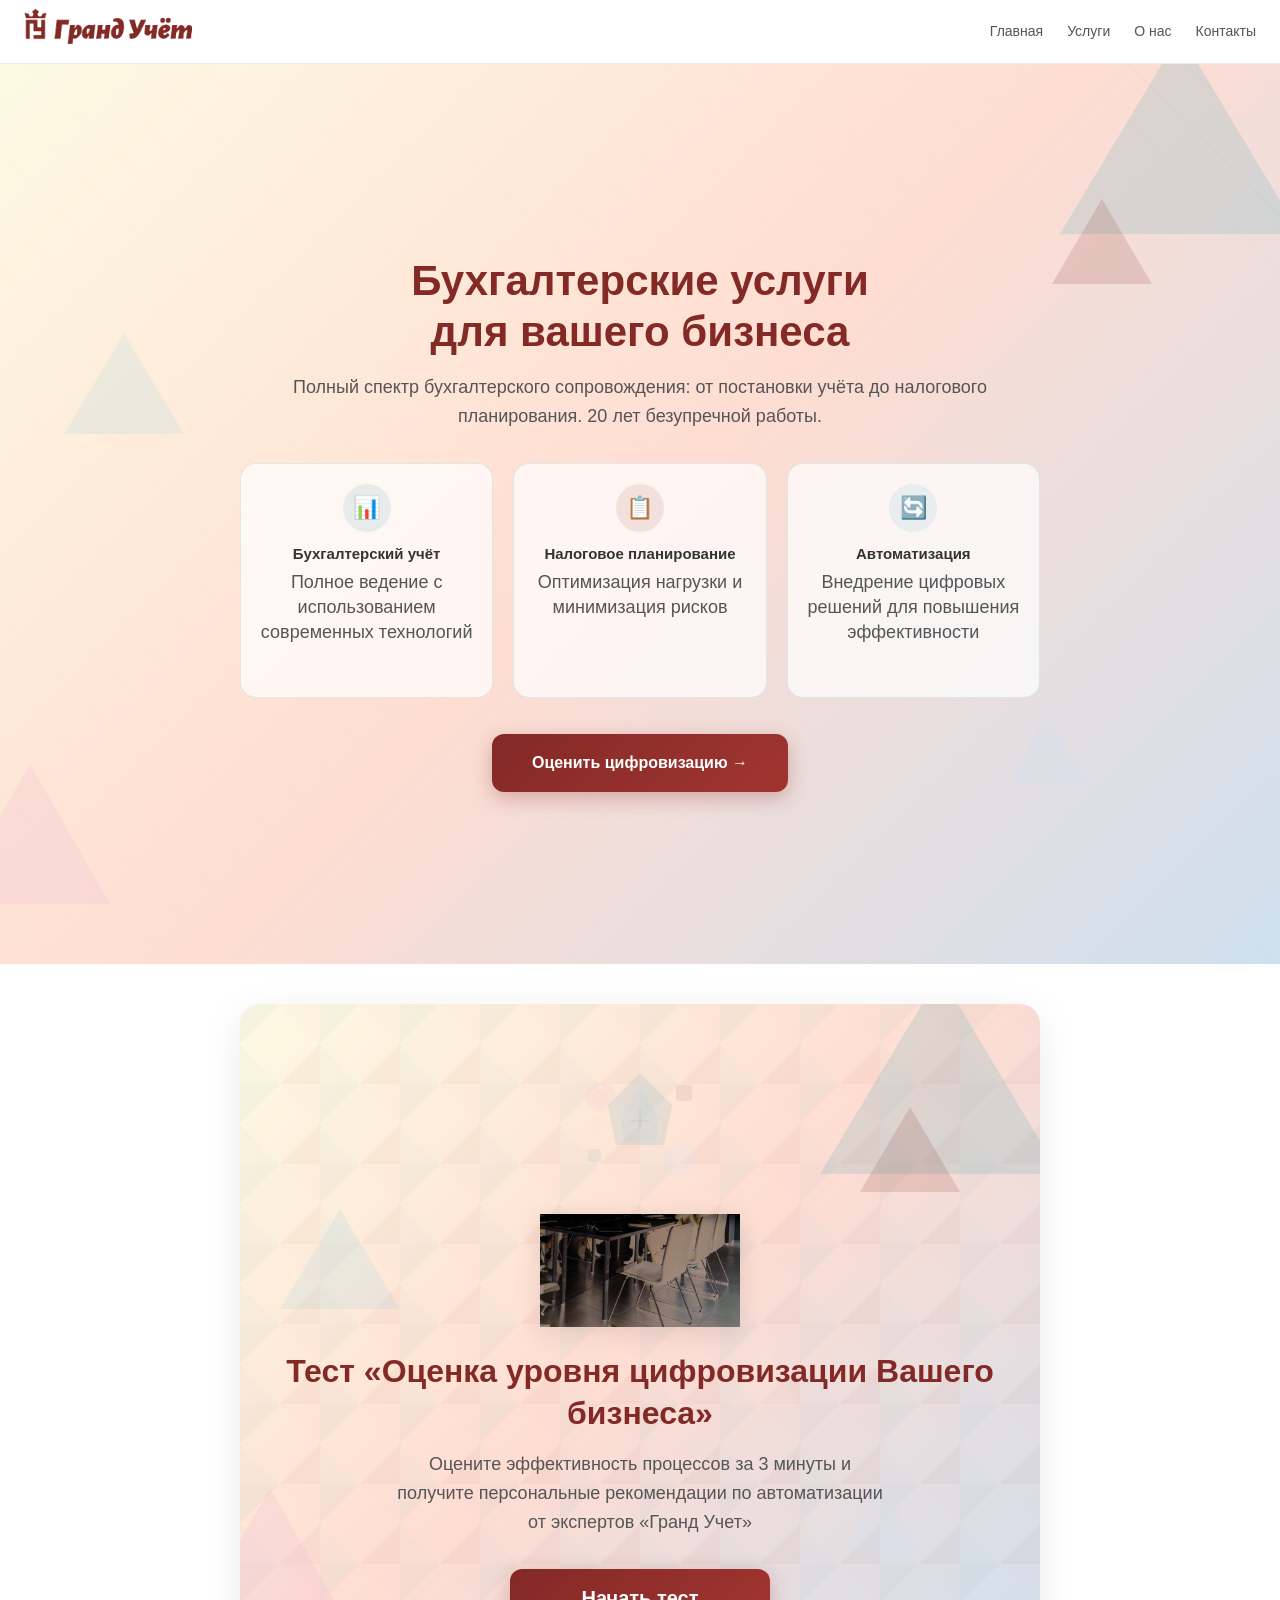
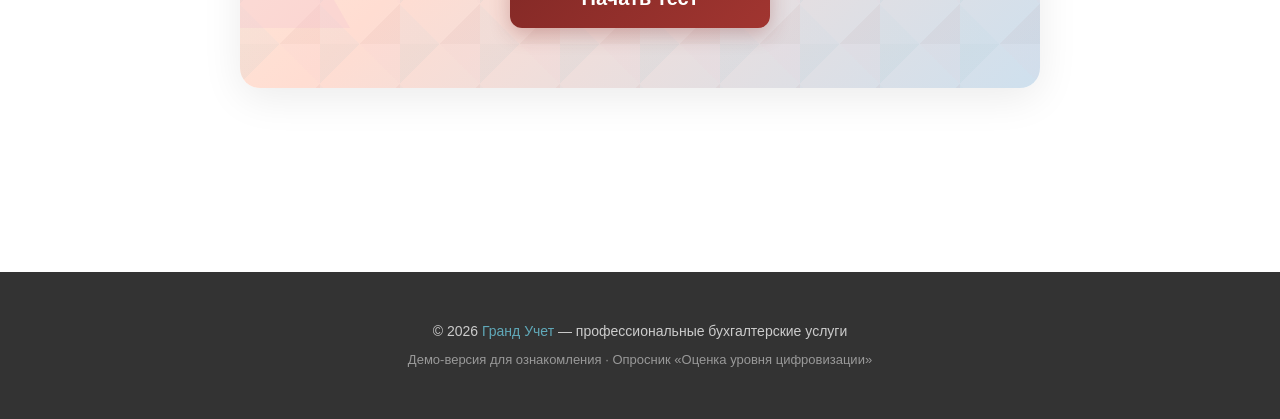
==== commit 2e4a0727: "Upload demo site with quiz.html iframe" ====
--- a/index.html
+++ b/index.html
@@ -1,2721 +1,289 @@
-<!DOCTYPE html>
-<html lang="ru">
-<head>
-<meta charset="UTF-8">
-<meta name="viewport" content="width=device-width, initial-scale=1.0">
-<title>Test</title>
-<style>
-/* ========================================
-   Квиз «Оценка уровня цифровизации бизнеса»
-   granduchet.ru
-   Mobile-First | CSS v1.0
-   ======================================== */
-
-/* --- Reset & Base --- */
-*, *::before, *::after {
-    box-sizing: border-box;
-    margin: 0;
-    padding: 0;
-}
-
-html {
-    scroll-behavior: smooth;
-    -webkit-text-size-adjust: 100%;
-}
-
-body {
-    font-family: 'Panton', Arial, sans-serif;
-    font-size: 16px;
-    line-height: 1.5;
-    color: #333;
-    background: #fff;
-    -webkit-font-smoothing: antialiased;
-    -moz-osx-font-smoothing: grayscale;
-}
-
-/* --- Quiz Container --- */
-.granduchet-quiz {
-    max-width: 800px;
-    margin: 0 auto;
-    padding: 0;
-    position: relative;
-    overflow: hidden;
-    background: #fff;
-    min-height: 100vh;
-    min-height: 100dvh;
-}
-
-/* --- Font Loading --- */
-@font-face {
-    font-family: 'Panton';
-    src: url('https://granduchet.ru/wp-content/themes/granduchet/fonts/Panton-Regular.woff2') format('woff2'),
-         url('https://granduchet.ru/wp-content/themes/granduchet/fonts/Panton-Regular.woff') format('woff');
-    font-weight: 400;
-    font-style: normal;
-    font-display: swap;
-}
-
-@font-face {
-    font-family: 'Panton';
-    src: url('https://granduchet.ru/wp-content/themes/granduchet/fonts/Panton-Bold.woff2') format('woff2'),
-         url('https://granduchet.ru/wp-content/themes/granduchet/fonts/Panton-Bold.woff') format('woff');
-    font-weight: 700;
-    font-style: normal;
-    font-display: swap;
-}
-
-@font-face {
-    font-family: 'Panton';
-    src: url('https://granduchet.ru/wp-content/themes/granduchet/fonts/Panton-SemiBold.woff2') format('woff2'),
-         url('https://granduchet.ru/wp-content/themes/granduchet/fonts/Panton-SemiBold.woff') format('woff');
-    font-weight: 600;
-    font-style: normal;
-    font-display: swap;
-}
-
-/* --- Landing Screen --- */
-.quiz-landing {
-    display: flex;
-    flex-direction: column;
-    align-items: center;
-    justify-content: center;
-    min-height: 100vh;
-    min-height: 100dvh;
-    padding: 40px 20px;
-    background: linear-gradient(135deg, #FDFAE2 0%, #FFDDD2 50%, #CEE0EE 100%);
-    position: relative;
-    overflow: hidden;
-}
-
-.quiz-landing::before {
-    content: '';
-    position: absolute;
-    top: 0;
-    left: 0;
-    width: 100%;
-    height: 100%;
-    pointer-events: none;
-    z-index: 0;
-    background-image: 
-        linear-gradient(135deg, rgba(96,169,185,0.06) 25%, transparent 25%),
-        linear-gradient(225deg, rgba(239,187,207,0.06) 25%, transparent 25%),
-        linear-gradient(315deg, rgba(131,41,38,0.04) 25%, transparent 25%),
-        linear-gradient(45deg, rgba(155,205,224,0.06) 25%, transparent 25%);
-    background-size: 80px 80px;
-    animation: pattern-drift 30s linear infinite;
-}
-
-/* Треугольный паттерн */
-.quiz-landing-triangle {
-    position: absolute;
-    pointer-events: none;
-    z-index: 0;
-}
-
-.quiz-landing-triangle-1 {
-    top: -30px;
-    right: -20px;
-    width: 0;
-    height: 0;
-    border-left: 120px solid transparent;
-    border-right: 120px solid transparent;
-    border-bottom: 200px solid rgba(96, 169, 185, 0.2);
-    animation: tri-flow-1 20s ease-in-out infinite;
-}
-
-.quiz-landing-triangle-2 {
-    bottom: 60px;
-    left: -50px;
-    width: 0;
-    height: 0;
-    border-left: 80px solid transparent;
-    border-right: 80px solid transparent;
-    border-bottom: 140px solid rgba(239, 187, 207, 0.25);
-    animation: tri-flow-2 25s ease-in-out infinite;
-}
-
-.quiz-landing-triangle-3 {
-    top: 30%;
-    left: 5%;
-    width: 0;
-    height: 0;
-    border-left: 60px solid transparent;
-    border-right: 60px solid transparent;
-    border-bottom: 100px solid rgba(155, 205, 224, 0.18);
-    animation: tri-flow-3 22s ease-in-out infinite 3s;
-}
-
-.quiz-landing-triangle-4 {
-    top: 15%;
-    right: 10%;
-    width: 0;
-    height: 0;
-    border-left: 50px solid transparent;
-    border-right: 50px solid transparent;
-    border-bottom: 85px solid rgba(131, 41, 38, 0.15);
-    animation: tri-flow-1 18s ease-in-out infinite 1s;
-}
-
-.quiz-landing-triangle-5 {
-    bottom: 20%;
-    right: 15%;
-    width: 0;
-    height: 0;
-    border-left: 40px solid transparent;
-    border-right: 40px solid transparent;
-    border-bottom: 70px solid rgba(206, 224, 238, 0.25);
-    animation: tri-flow-2 28s ease-in-out infinite 5s;
-}
-
-.quiz-landing-triangle-6 {
-    top: 50%;
-    right: 30%;
-    width: 0;
-    height: 0;
-    border-left: 35px solid transparent;
-    border-right: 35px solid transparent;
-    border-bottom: 60px solid rgba(255, 221, 210, 0.25);
-    animation: tri-flow-3 16s ease-in-out infinite 2s;
-}
-
-@keyframes tri-flow-1 {
-    0% { transform: rotate(15deg) translate(0, 0); opacity: 0.4; }
-    25% { transform: rotate(5deg) translate(-40px, 30px); opacity: 0.8; }
-    50% { transform: rotate(-10deg) translate(-80px, -20px); opacity: 0.3; }
-    75% { transform: rotate(10deg) translate(-20px, 50px); opacity: 0.7; }
-    100% { transform: rotate(15deg) translate(0, 0); opacity: 0.4; }
-}
-
-@keyframes tri-flow-2 {
-    0% { transform: rotate(-20deg) translate(0, 0); opacity: 0.5; }
-    25% { transform: rotate(-5deg) translate(50px, -30px); opacity: 0.9; }
-    50% { transform: rotate(15deg) translate(90px, 20px); opacity: 0.4; }
-    75% { transform: rotate(-10deg) translate(30px, -40px); opacity: 0.8; }
-    100% { transform: rotate(-20deg) translate(0, 0); opacity: 0.5; }
-}
-
-@keyframes tri-flow-3 {
-    0% { transform: rotate(45deg) translate(0, 0); opacity: 0.3; }
-    33% { transform: rotate(30deg) translate(30px, -40px); opacity: 0.7; }
-    66% { transform: rotate(60deg) translate(-30px, 20px); opacity: 0.5; }
-    100% { transform: rotate(45deg) translate(0, 0); opacity: 0.3; }
-}
-
-@keyframes pattern-drift {
-    0% { transform: rotate(0deg); }
-    100% { transform: rotate(360deg); }
-}
-
-.quiz-landing-illustration {
-    width: 160px;
-    height: 130px;
-    margin-bottom: 20px;
-    position: relative;
-    z-index: 1;
-}
-
-.quiz-landing-logo {
-    max-width: 200px;
-    height: auto;
-    margin-bottom: 24px;
-    position: relative;
-    z-index: 1;
-    filter: drop-shadow(0 4px 12px rgba(0,0,0,0.1));
-}
-
-.quiz-landing h1 {
-    font-size: 24px;
-    font-weight: 700;
-    color: #832926;
-    text-align: center;
-    margin-bottom: 16px;
-    position: relative;
-    z-index: 1;
-    line-height: 1.3;
-}
-
-.quiz-landing p {
-    font-size: 16px;
-    color: #555;
-    text-align: center;
-    max-width: 500px;
-    margin-bottom: 32px;
-    position: relative;
-    z-index: 1;
-    line-height: 1.6;
-}
-
-.quiz-btn-start {
-    display: inline-flex;
-    align-items: center;
-    justify-content: center;
-    padding: 16px 40px;
-    min-height: 56px;
-    min-width: 220px;
-    font-family: 'Panton', Arial, sans-serif;
-    font-size: 18px;
-    font-weight: 700;
-    color: #fff;
-    background: linear-gradient(135deg, #832926 0%, #a13530 100%);
-    border: none;
-    border-radius: 12px;
-    cursor: pointer;
-    transition: transform 0.2s, box-shadow 0.2s;
-    position: relative;
-    z-index: 1;
-    box-shadow: 0 6px 20px rgba(131,41,38,0.3);
-    text-decoration: none;
-}
-
-.quiz-btn-start:hover {
-    transform: translateY(-2px);
-    box-shadow: 0 10px 30px rgba(131,41,38,0.4);
-}
-
-.quiz-btn-start:active {
-    transform: translateY(0);
-}
-
-.quiz-btn-start:focus-visible {
-    outline: 3px solid #832926;
-    outline-offset: 3px;
-}
-
-
-
-/* --- Quiz Screens (Blocks) --- */
-.quiz-screen {
-    display: none;
-    padding: 24px 20px 100px;
-    min-height: calc(100vh - 56px);
-    min-height: calc(100dvh - 56px);
-    box-sizing: border-box;
-    position: relative;
-}
-
-.quiz-question:only-child {
-    max-height: calc(100vh - 180px);
-    max-height: calc(100dvh - 180px);
-    overflow-y: auto;
-}
-
-.quiz-screen.active {
-    display: flex;
-    flex-direction: column;
-    justify-content: flex-start;
-    padding-top: 24px;
-}
-
-.quiz-screen.slide-left {
-    animation: slideLeft 0.3s ease forwards;
-}
-
-.quiz-screen.slide-right {
-    animation: slideRight 0.3s ease forwards;
-}
-
-@keyframes fadeSlideIn {
-    from {
-        opacity: 0;
-        transform: translateX(30px);
-    }
-    to {
-        opacity: 1;
-        transform: translateX(0);
-    }
-}
-
-@keyframes fadeSlideOut {
-    from {
-        opacity: 1;
-        transform: translateX(0);
-    }
-    to {
-        opacity: 0;
-        transform: translateX(-30px);
-    }
-}
-
-@keyframes slideLeft {
-    from {
-        opacity: 1;
-        transform: translateX(0);
-    }
-    to {
-        opacity: 0;
-        transform: translateX(-30px);
-    }
-}
-
-@keyframes slideRight {
-    from {
-        opacity: 1;
-        transform: translateX(0);
-    }
-    to {
-        opacity: 0;
-        transform: translateX(30px);
-    }
-}
-
-/* --- Block Header --- */
-.quiz-block-header {
-    margin-bottom: 24px;
-    padding-bottom: 16px;
-    border-bottom: 2px solid #CEE0EE;
-}
-
-.quiz-block-number {
-    font-size: 13px;
-    font-weight: 600;
-    color: #60A9B9;
-    text-transform: uppercase;
-    letter-spacing: 1px;
-    margin-bottom: 6px;
-}
-
-.quiz-block-title {
-    font-size: 20px;
-    font-weight: 700;
-    color: #832926;
-    line-height: 1.3;
-}
-
-/* --- Info Banner (SEO Tips) --- */
-.quiz-info-banner {
-    display: flex;
-    align-items: flex-start;
-    gap: 12px;
-    padding: 14px 16px;
-    margin-bottom: 20px;
-    background: #FDFAE2;
-    border-left: 4px solid #832926;
-    border-radius: 0 8px 8px 0;
-    font-size: 14px;
-    color: #555;
-    line-height: 1.5;
-    position: relative;
-    animation: bannerSlide 0.4s ease;
-}
-
-@keyframes bannerSlide {
-    from {
-        opacity: 0;
-        transform: translateY(-10px);
-    }
-    to {
-        opacity: 1;
-        transform: translateY(0);
-    }
-}
-
-.quiz-info-banner-icon {
-    flex-shrink: 0;
-    width: 24px;
-    height: 24px;
-    display: flex;
-    align-items: center;
-    justify-content: center;
-    background: #832926;
-    color: #fff;
-    border-radius: 50%;
-    font-size: 14px;
-    font-weight: 700;
-    margin-top: 1px;
-}
-
-.quiz-info-banner-close {
-    flex-shrink: 0;
-    width: 28px;
-    height: 28px;
-    display: flex;
-    align-items: center;
-    justify-content: center;
-    background: none;
-    border: none;
-    cursor: pointer;
-    font-size: 18px;
-    color: #999;
-    transition: color 0.2s;
-    margin-left: auto;
-    position: absolute;
-    top: 10px;
-    right: 10px;
-    min-width: 28px;
-    min-height: 28px;
-}
-
-.quiz-info-banner-close:hover {
-    color: #832926;
-}
-
-.quiz-info-banner-text {
-    flex: 1;
-    padding-right: 28px;
-}
-
-/* --- Questions --- */
-.quiz-questions {
-    display: flex;
-    flex-direction: column;
-    gap: 20px;
-}
-
-.quiz-question {
-    background: #fff;
-    border: 1px solid #E8E8E8;
-    border-radius: 12px;
-    padding: 20px;
-    transition: border-color 0.2s, box-shadow 0.2s;
-}
-
-.quiz-question.answered {
-    border-color: #60A9B9;
-    background: #f8fcfe;
-}
-
-.quiz-question-text {
-    font-size: 16px;
-    font-weight: 600;
-    color: #333;
-    margin-bottom: 14px;
-    line-height: 1.4;
-}
-
-/* --- Options (Radio Buttons) --- */
-.quiz-options {
-    display: flex;
-    flex-direction: column;
-    gap: 8px;
-}
-
-.quiz-option {
-    display: flex;
-    align-items: center;
-    gap: 12px;
-    padding: 12px 16px;
-    border: 1px solid #E0E0E0;
-    border-radius: 10px;
-    cursor: pointer;
-    transition: all 0.2s;
-    font-size: 15px;
-    color: #444;
-    user-select: none;
-    -webkit-tap-highlight-color: transparent;
-}
-
-.quiz-option:hover {
-    border-color: #9BCDE0;
-    background: #f0f7fb;
-}
-
-.quiz-option.selected {
-    border-color: #832926;
-    background: #FDFAE2;
-    color: #333;
-    font-weight: 600;
-}
-
-.quiz-option input[type="radio"] {
-    display: none;
-}
-
-.quiz-option-radio {
-    width: 22px;
-    height: 22px;
-    border: 2px solid #C0C0C0;
-    border-radius: 50%;
-    flex-shrink: 0;
-    position: relative;
-    transition: all 0.2s;
-}
-
-.quiz-option.selected .quiz-option-radio {
-    border-color: #832926;
-    background: #832926;
-}
-
-.quiz-option.selected .quiz-option-radio::after {
-    content: '';
-    position: absolute;
-    top: 50%;
-    left: 50%;
-    transform: translate(-50%, -50%);
-    width: 10px;
-    height: 10px;
-    background: #fff;
-    border-radius: 50%;
-}
-
-.quiz-option-text {
-    flex: 1;
-}
-
-/* --- Progress Indicator per block --- */
-.quiz-block-progress {
-    text-align: center;
-    font-size: 13px;
-    color: #999;
-    margin-top: 24px;
-    padding-top: 16px;
-    border-top: 1px solid #E8E8E8;
-    transition: all 0.3s ease;
-}
-
-/* --- Блок завершён — деловой стиль --- */
-.quiz-block-progress.complete {
-    position: absolute;
-    top: 50%;
-    left: 0;
-    right: 0;
-    transform: translateY(-50%);
-    border: none;
-    padding: 0;
-    margin: 0;
-}
-
-.quiz-block-progress.complete .quiz-q-progress-text {
-    font-size: 18px;
-    font-weight: 700;
-    color: #832926;
-    letter-spacing: 0.5px;
-    animation: fadeSlideIn 400ms ease forwards;
-}
-
-/* --- Navigation --- */
-.quiz-navigation {
-    position: fixed;
-    bottom: 0;
-    left: 0;
-    right: 0;
-    z-index: 99;
-    background: #fff;
-    border-top: 1px solid #E8E8E8;
-    padding: 12px 20px;
-    padding-bottom: max(12px, env(safe-area-inset-bottom));
-    display: flex;
-    gap: 10px;
-    box-shadow: 0 -2px 12px rgba(0,0,0,0.06);
-}
-
-.quiz-nav-back {
-    flex: 0 0 auto;
-    min-width: 48px;
-    min-height: 48px;
-    padding: 12px 16px;
-    background: #fff;
-    border: 2px solid #ddd;
-    border-radius: 10px;
-    cursor: pointer;
-    font-family: 'Panton', Arial, sans-serif;
-    font-size: 15px;
-    font-weight: 600;
-    color: #666;
-    transition: all 0.2s;
-    display: flex;
-    align-items: center;
-    justify-content: center;
-    gap: 6px;
-}
-
-.quiz-nav-back:hover {
-    border-color: #832926;
-    color: #832926;
-}
-
-.quiz-nav-back:active {
-    transform: scale(0.97);
-}
-
-.quiz-nav-back:disabled {
-    opacity: 0.3;
-    cursor: not-allowed;
-    border-color: #ddd;
-    color: #bbb;
-}
-
-.quiz-nav-back:focus-visible {
-    outline: 3px solid #832926;
-    outline-offset: 2px;
-}
-
-.quiz-nav-next {
-    flex: 1;
-    min-height: 48px;
-    padding: 12px 24px;
-    background: linear-gradient(135deg, #832926 0%, #a13530 100%);
-    border: none;
-    border-radius: 10px;
-    cursor: pointer;
-    font-family: 'Panton', Arial, sans-serif;
-    font-size: 16px;
-    font-weight: 700;
-    color: #fff;
-    transition: all 0.2s;
-    box-shadow: 0 4px 12px rgba(131,41,38,0.2);
-    display: flex;
-    align-items: center;
-    justify-content: center;
-    gap: 8px;
-}
-
-.quiz-nav-next:hover:not(:disabled) {
-    transform: translateY(-1px);
-    box-shadow: 0 6px 16px rgba(131,41,38,0.3);
-}
-
-.quiz-nav-next:active:not(:disabled) {
-    transform: translateY(0);
-}
-
-.quiz-nav-next:disabled {
-    background: #D0D0D0;
-    cursor: not-allowed;
-    box-shadow: none;
-    color: #999;
-}
-
-.quiz-nav-next:focus-visible {
-    outline: 3px solid #832926;
-    outline-offset: 2px;
-}
-
-/* --- Final Screen (Form) --- */
-.quiz-final-screen {
-    display: none;
-    padding: 24px 20px 120px;
-    min-height: 100vh;
-    min-height: 100dvh;
-}
-
-.quiz-final-screen.active {
-    display: block;
-    animation: fadeSlideIn 0.3s ease forwards;
-}
-
-.quiz-final-header {
-    text-align: center;
-    margin-bottom: 28px;
-}
-
-.quiz-final-header h2 {
-    font-size: 22px;
-    font-weight: 700;
-    color: #832926;
-    margin-bottom: 10px;
-    line-height: 1.3;
-}
-
-.quiz-final-header p {
-    font-size: 16px;
-    color: #666;
-    line-height: 1.5;
-}
-
-.quiz-final-form {
-    max-width: 480px;
-    margin: 0 auto;
-}
-
-.quiz-form-group {
-    margin-bottom: 16px;
-}
-
-.quiz-form-label {
-    display: block;
-    font-size: 14px;
-    font-weight: 600;
-    color: #555;
-    margin-bottom: 6px;
-}
-
-.quiz-form-label .required {
-    color: #832926;
-}
-
-.quiz-form-input {
-    width: 100%;
-    padding: 14px 16px;
-    font-family: 'Panton', Arial, sans-serif;
-    font-size: 16px;
-    border: 2px solid #E0E0E0;
-    border-radius: 10px;
-    color: #333;
-    background: #fff;
-    transition: border-color 0.2s, box-shadow 0.2s;
-    outline: none;
-    -webkit-appearance: none;
-    appearance: none;
-}
-
-.quiz-form-input:focus {
-    border-color: #832926;
-    box-shadow: 0 0 0 3px rgba(131,41,38,0.1);
-}
-
-.quiz-form-input.error {
-    border-color: #d32f2f;
-    background: #fff5f5;
-}
-
-.quiz-form-input::placeholder {
-    color: #aaa;
-}
-
-.quiz-form-error {
-    font-size: 13px;
-    color: #d32f2f;
-    margin-top: 4px;
-    display: none;
-}
-
-.quiz-form-error.visible {
-    display: block;
-}
-
-/* --- Checkbox fields --- */
-.quiz-form-checkbox-group {
-    margin-bottom: 16px;
-}
-
-.quiz-form-checkbox {
-    display: flex;
-    align-items: flex-start;
-    gap: 10px;
-    cursor: pointer;
-    padding: 10px 0;
-    -webkit-tap-highlight-color: transparent;
-}
-
-.quiz-form-checkbox input[type="checkbox"] {
-    display: none;
-}
-
-.quiz-checkbox-box {
-    width: 22px;
-    height: 22px;
-    border: 2px solid #C0C0C0;
-    border-radius: 4px;
-    flex-shrink: 0;
-    margin-top: 2px;
-    position: relative;
-    transition: all 0.2s;
-}
-
-.quiz-form-checkbox input:checked + .quiz-checkbox-box {
-    border-color: #832926;
-    background: #832926;
-}
-
-.quiz-form-checkbox input:checked + .quiz-checkbox-box::after {
-    content: '';
-    position: absolute;
-    top: 2px;
-    left: 6px;
-    width: 6px;
-    height: 11px;
-    border: solid #fff;
-    border-width: 0 2px 2px 0;
-    transform: rotate(45deg);
-}
-
-.quiz-checkbox-text {
-    flex: 1;
-    font-size: 14px;
-    color: #555;
-    line-height: 1.4;
-}
-
-.quiz-checkbox-text a {
-    color: #832926;
-    text-decoration: underline;
-}
-
-/* --- Final Buttons --- */
-.quiz-final-actions {
-    margin-top: 28px;
-    display: flex;
-    flex-direction: column;
-    gap: 12px;
-}
-
-.quiz-btn-primary {
-    width: 100%;
-    min-height: 52px;
-    padding: 14px 24px;
-    font-family: 'Panton', Arial, sans-serif;
-    font-size: 16px;
-    font-weight: 700;
-    color: #fff;
-    background: linear-gradient(135deg, #832926 0%, #a13530 100%);
-    border: none;
-    border-radius: 12px;
-    cursor: pointer;
-    transition: transform 0.2s, box-shadow 0.2s;
-    box-shadow: 0 4px 16px rgba(131,41,38,0.25);
-    line-height: 1.3;
-}
-
-.quiz-btn-primary:hover:not(:disabled) {
-    transform: translateY(-1px);
-    box-shadow: 0 6px 20px rgba(131,41,38,0.35);
-}
-
-.quiz-btn-primary:active:not(:disabled) {
-    transform: translateY(0);
-}
-
-.quiz-btn-primary:disabled {
-    background: #D0D0D0;
-    cursor: not-allowed;
-    box-shadow: none;
-    color: #999;
-}
-
-.quiz-btn-primary:focus-visible {
-    outline: 3px solid #832926;
-    outline-offset: 2px;
-}
-
-.quiz-btn-secondary {
-    width: 100%;
-    min-height: 52px;
-    padding: 14px 24px;
-    font-family: 'Panton', Arial, sans-serif;
-    font-size: 16px;
-    font-weight: 600;
-    color: #832926;
-    background: #fff;
-    border: 2px solid #832926;
-    border-radius: 12px;
-    cursor: pointer;
-    transition: all 0.2s;
-}
-
-.quiz-btn-secondary:hover {
-    background: #FDFAE2;
-}
-
-.quiz-btn-secondary:active {
-    transform: scale(0.98);
-}
-
-.quiz-btn-secondary:focus-visible {
-    outline: 3px solid #832926;
-    outline-offset: 2px;
-}
-
-/* --- Thank You Screen --- */
-.quiz-thankyou {
-    display: none;
-    flex-direction: column;
-    align-items: center;
-    justify-content: center;
-    min-height: 100vh;
-    min-height: 100dvh;
-    padding: 40px 20px;
-    text-align: center;
-    background: linear-gradient(135deg, #FDFAE2 0%, #CEE0EE 100%);
-}
-
-.quiz-thankyou.active {
-    display: flex;
-    animation: fadeSlideIn 0.4s ease forwards;
-}
-
-.quiz-thankyou-icon {
-    width: 80px;
-    height: 80px;
-    background: #60A9B9;
-    border-radius: 50%;
-    display: flex;
-    align-items: center;
-    justify-content: center;
-    margin-bottom: 24px;
-    color: #fff;
-    font-size: 40px;
-}
-
-.quiz-thankyou h2 {
-    font-size: 24px;
-    font-weight: 700;
-    color: #832926;
-    margin-bottom: 14px;
-    line-height: 1.3;
-}
-
-.quiz-thankyou p {
-    font-size: 16px;
-    color: #555;
-    max-width: 480px;
-    line-height: 1.6;
-    margin-bottom: 8px;
-}
-
-.quiz-thankyou .small {
-    font-size: 14px;
-    color: #888;
-    margin-top: 20px;
-}
-
-/* --- Loading state --- */
-.quiz-loading {
-    display: inline-block;
-    width: 20px;
-    height: 20px;
-    border: 3px solid rgba(255,255,255,0.3);
-    border-top-color: #fff;
-    border-radius: 50%;
-    animation: spin 0.6s linear infinite;
-    margin-right: 8px;
-    vertical-align: middle;
-}
-
-@keyframes spin {
-    to { transform: rotate(360deg); }
-}
-
-/* --- Scroll hint for mobile swipe --- */
-.quiz-swipe-hint {
-    display: none;
-    text-align: center;
-    font-size: 13px;
-    color: #bbb;
-    margin-top: 12px;
-    animation: pulse 2s ease-in-out infinite;
-}
-
-@keyframes pulse {
-    0%, 100% { opacity: 0.4; }
-    50% { opacity: 1; }
-}
-
-.quiz-swipe-hint .arrow {
-    display: inline-block;
-    margin: 0 4px;
-}
-
-/* --- Lazy Loading Placeholder --- */
-.quiz-placeholder {
-    min-height: 200px;
-    display: flex;
-    align-items: center;
-    justify-content: center;
-    color: #aaa;
-    font-size: 15px;
-}
-
-/* --- Hidden SEO Block --- */
-.quiz-seo-text {
-    position: absolute;
-    left: -9999px;
-    top: auto;
-    width: 1px;
-    height: 1px;
-    overflow: hidden;
-}
-
-/* --- Responsive: Tablet+ (768px+) --- */
-@media (min-width: 768px) {
-    .quiz-landing {
-        padding: 60px 40px;
-        border-radius: 16px;
-        min-height: auto;
-    }
-
-    .quiz-landing-logo {
-        max-width: 340px;
-    }
-
-    .quiz-landing h1 {
-        font-size: 32px;
-    }
-
-    .quiz-landing p {
-        font-size: 18px;
-    }
-
-    .quiz-btn-start {
-        min-width: 260px;
-        padding: 18px 48px;
-        font-size: 20px;
-    }
-
-    .quiz-screen {
-        padding: 32px 40px 100px;
-    }
-
-    .quiz-block-title {
-        font-size: 24px;
-    }
-
-    .quiz-question {
-        padding: 24px;
-    }
-
-    .quiz-question-text {
-        font-size: 17px;
-    }
-
-    .quiz-option {
-        padding: 14px 20px;
-        font-size: 16px;
-    }
-
-    .quiz-navigation {
-        padding: 16px 40px;
-        gap: 16px;
-    }
-
-    .quiz-nav-back {
-        min-width: 140px;
-        padding: 14px 24px;
-    }
-
-    .quiz-nav-next {
-        font-size: 18px;
-        min-height: 52px;
-    }
-
-    .quiz-final-screen {
-        padding: 40px 40px 120px;
-    }
-
-    .quiz-final-header h2 {
-        font-size: 28px;
-    }
-
-    .quiz-btn-primary,
-    .quiz-btn-secondary {
-        min-height: 56px;
-        font-size: 17px;
-    }
-
-    .quiz-thankyou h2 {
-        font-size: 28px;
-    }
-
-    .quiz-swipe-hint {
-        display: none; /* no swipe hint on desktop */
-    }
-
-    /* Two-column layout for form buttons on desktop */
-    .quiz-final-actions {
-        flex-direction: row;
-    }
-
-    .quiz-final-actions .quiz-btn-primary,
-    .quiz-final-actions .quiz-btn-secondary {
-        flex: 1;
-    }
-
-    .quiz-info-banner {
-        font-size: 15px;
-        padding: 16px 20px;
-    }
-}
-
-/* --- Responsive: Desktop (1024px+) --- */
-@media (min-width: 1024px) {
-    .granduchet-quiz {
-        margin: 40px auto;
-        border-radius: 20px;
-        box-shadow: 0 10px 40px rgba(0,0,0,0.08);
-        min-height: auto;
-    }
-
-    .quiz-screen {
-        padding: 40px 48px 100px;
-    }
-
-    .quiz-navigation {
-        padding: 16px 48px;
-    }
-}
-
-/* --- Responsive: Small Mobile (max 360px) --- */
-@media (max-width: 360px) {
-    .quiz-landing h1 {
-        font-size: 20px;
-    }
-
-    .quiz-block-title {
-        font-size: 18px;
-    }
-
-    .quiz-question-text {
-        font-size: 15px;
-    }
-
-    .quiz-option {
-        font-size: 14px;
-        padding: 10px 12px;
-    }
-
-    .quiz-navigation {
-        padding: 10px 12px;
-    }
-}
-
-/* --- Reduced motion --- */
-@media (prefers-reduced-motion: reduce) {
-    *, *::before, *::after {
-        animation-duration: 0.01ms !important;
-        animation-iteration-count: 1 !important;
-        transition-duration: 0.01ms !important;
-    }
-}
-
-/* --- SEO-текст: визуально скрыт, доступен для индексации --- */
-.visually-hidden {
-    position: absolute;
-    width: 1px;
-    height: 1px;
-    padding: 0;
-    margin: -1px;
-    overflow: hidden;
-    clip: rect(0, 0, 0, 0);
-    white-space: nowrap;
-    border: 0;
-}
-
-</style>
-</head>
-<body>
-<!-- ========================================
-     Квиз «Оценка уровня цифровизации бизнеса»
-     granduchet.ru | HTML-каркас
-     Встраивается в PHP-шаблон WordPress
-     ======================================== -->
-
-<!-- КВИЗ-КОНТЕЙНЕР -->
-<div class="granduchet-quiz" itemscope itemtype="https://schema.org/Quiz">
-
-    <!-- СТАРТОВЫЙ ЭКРАН (ЛЕНДИНГ) -->
-    <div class="quiz-landing" style="display:flex;">
-        <!-- Треугольный паттерн бренда -->
-        <div class="quiz-landing-triangle quiz-landing-triangle-1"></div>
-        <div class="quiz-landing-triangle quiz-landing-triangle-2"></div>
-        <div class="quiz-landing-triangle quiz-landing-triangle-3"></div>
-        <div class="quiz-landing-triangle quiz-landing-triangle-4"></div>
-        <div class="quiz-landing-triangle quiz-landing-triangle-5"></div>
-        <div class="quiz-landing-triangle quiz-landing-triangle-6"></div>
-        <!-- Декоративная SVG-иллюстрация -->
-        <svg class="quiz-landing-illustration" viewBox="0 0 200 160" fill="none" xmlns="http://www.w3.org/2000/svg">
-            <path d="M100 10 L140 50 L130 100 L70 100 L60 50 Z" fill="#60A9B9" opacity="0.15"/>
-            <path d="M100 30 L125 65 L120 95 L80 95 L75 65 Z" fill="#9BCDE0" opacity="0.12"/>
-            <circle cx="50" cy="40" r="18" fill="#EFBBCF" opacity="0.15"/>
-            <circle cx="50" cy="40" r="10" fill="#EFBBCF" opacity="0.1"/>
-            <circle cx="150" cy="120" r="22" fill="#CEE0EE" opacity="0.15"/>
-            <rect x="145" y="25" width="20" height="20" rx="4" fill="#832926" opacity="0.08"/>
-            <rect x="35" y="105" width="16" height="16" rx="3" fill="#60A9B9" opacity="0.12"/>
-            <path d="M30 75 L45 60 L60 75 L45 90 Z" fill="#FFDDD2" opacity="0.15"/>
-            <line x1="100" y1="55" x2="100" y2="80" stroke="#832926" stroke-width="1.5" opacity="0.08"/>
-            <line x1="88" y1="70" x2="112" y2="70" stroke="#832926" stroke-width="1.5" opacity="0.08"/>
-        </svg>
-        <img
-            class="quiz-landing-logo"
-            src="./assets/logo-big.jpg"
-            alt="Гранд Учет"
-            width="200"
-            height="auto"
-            loading="lazy"
-        />
-        <h1>Тест «Оценка уровня цифровизации Вашего бизнеса»</h1>
-        <p>Оцените эффективность процессов за 3 минуты и получите персональные рекомендации по автоматизации от экспертов «Гранд Учет»</p>
-        <button type="button" class="quiz-btn-start" aria-label="Начать тест">Начать тест</button>
-    </div>
-
-
-
-    <!-- БЛОК 1 -->
-    <div class="quiz-screen" data-block="1" role="tabpanel">
-        <div class="quiz-block-container"></div>
-    </div>
-
-    <!-- БЛОК 2 -->
-    <div class="quiz-screen" data-block="2" role="tabpanel">
-        <div class="quiz-block-container"></div>
-    </div>
-
-    <!-- БЛОК 3 -->
-    <div class="quiz-screen" data-block="3" role="tabpanel">
-        <div class="quiz-block-container"></div>
-    </div>
-
-    <!-- БЛОК 4 -->
-    <div class="quiz-screen" data-block="4" role="tabpanel">
-        <div class="quiz-block-container"></div>
-    </div>
-
-    <!-- ПОДСКАЗКА ДЛЯ СВАЙПА (мобильные) -->
-    <div class="quiz-swipe-hint" style="display:none;">
-        <span class="arrow">←</span> Проведите влево для продолжения <span class="arrow">→</span>
-    </div>
-
-    <!-- ФИНАЛЬНЫЙ ЭКРАН: ФОРМА ЗАХВАТА -->
-    <div class="quiz-final-screen" style="display:none;">
-        <div class="quiz-final-header">
-            <h2>Мы подготовим для вас персональные рекомендации</h2>
-            <p>Укажите, пожалуйста, куда прислать результат и контакты для связи</p>
-        </div>
-
-        <form class="quiz-final-form" novalidate autocomplete="on">
-            <!-- Имя -->
-            <div class="quiz-form-group">
-                <label class="quiz-form-label" for="quiz-name">
-                    Имя <span class="required">*</span>
-                </label>
-                <input
-                    type="text"
-                    id="quiz-name"
-                    class="quiz-form-input"
-                    name="name"
-                    placeholder="Ваше имя"
-                    maxlength="100"
-                    required
-                    data-error="quiz-name-error"
-                />
-                <div class="quiz-form-error" id="quiz-name-error"></div>
-            </div>
-
-            <!-- Компания -->
-            <div class="quiz-form-group">
-                <label class="quiz-form-label" for="quiz-company">
-                    Компания <span class="required">*</span>
-                </label>
-                <input
-                    type="text"
-                    id="quiz-company"
-                    class="quiz-form-input"
-                    name="company"
-                    placeholder="Название компании"
-                    maxlength="200"
-                    required
-                    data-error="quiz-company-error"
-                />
-                <div class="quiz-form-error" id="quiz-company-error"></div>
-            </div>
-
-            <!-- E-mail -->
-            <div class="quiz-form-group">
-                <label class="quiz-form-label" for="quiz-email">
-                    E-mail <span class="required">*</span>
-                </label>
-                <input
-                    type="email"
-                    id="quiz-email"
-                    class="quiz-form-input"
-                    name="email"
-                    placeholder="example@company.ru"
-                    required
-                    autocomplete="email"
-                    data-error="quiz-email-error"
-                />
-                <div class="quiz-form-error" id="quiz-email-error"></div>
-            </div>
-
-            <!-- Телефон -->
-            <div class="quiz-form-group">
-                <label class="quiz-form-label" for="quiz-phone">
-                    Телефон <span class="required">*</span>
-                </label>
-                <input
-                    type="tel"
-                    id="quiz-phone"
-                    class="quiz-form-input"
-                    name="phone"
-                    placeholder="+7 (___) ___-__-__"
-                    required
-                    autocomplete="tel"
-                    inputmode="numeric"
-                    data-error="quiz-phone-error"
-                />
-                <div class="quiz-form-error" id="quiz-phone-error"></div>
-            </div>
-
-            <!-- Согласие на обработку ПД -->
-            <div class="quiz-form-checkbox-group">
-                <label class="quiz-form-checkbox">
-                    <input type="checkbox" id="quiz-consent" checked data-error="quiz-consent-error" />
-                    <span class="quiz-checkbox-box"></span>
-                    <span class="quiz-checkbox-text">
-                        Даю согласие на обработку персональных данных в соответствии с
-                        <a href="/privacy-policy/" target="_blank" rel="noopener">Политикой обработки персональных данных</a>
-                        <span class="required">*</span>
-                    </span>
-                </label>
-                <div class="quiz-form-error" id="quiz-consent-error"></div>
-            </div>
-
-            <!-- Ознакомление с Политикой -->
-            <div class="quiz-form-checkbox-group">
-                <label class="quiz-form-checkbox">
-                    <input type="checkbox" id="quiz-policy" checked data-error="quiz-policy-error" />
-                    <span class="quiz-checkbox-box"></span>
-                    <span class="quiz-checkbox-text">
-                        Подтверждаю, что ознакомлен(а) с
-                        <a href="/privacy-policy/" target="_blank" rel="noopener">Политикой обработки персональных данных</a>
-                        <span class="required">*</span>
-                    </span>
-                </label>
-                <div class="quiz-form-error" id="quiz-policy-error"></div>
-            </div>
-
-            <!-- Кнопки -->
-            <div class="quiz-final-actions">
-                <button type="button" id="quiz-submit-report" class="quiz-btn-primary">
-                    Получить персональный отчет по цифровой зрелости бизнеса
-                </button>
-                <button type="button" id="quiz-submit-consult" class="quiz-btn-secondary">
-                    Получить персональную консультацию по автоматизации
-                </button>
-            </div>
-        </form>
-    </div>
-
-    <!-- ЭКРАН БЛАГОДАРНОСТИ -->
-    <div class="quiz-thankyou" style="display:none;">
-        <div class="quiz-thankyou-icon">✓</div>
-        <h2>Благодарим Вас за участие в опросе!</h2>
-        <p>Мы получили вашу заявку и свяжемся с вами в ближайшее время.</p>
-        <p>Персональные рекомендации будут направлены на указанный e-mail.</p>
-        <p class="small">С уважением, команда «Гранд Учет»</p>
-    </div>
-
-    <!-- НАВИГАЦИЯ -->
-    <div class="quiz-navigation" style="display:none;">
-        <button type="button" class="quiz-nav-back" aria-label="Назад" disabled>
-            ← Назад
-        </button>
-        <button type="button" class="quiz-nav-next" aria-label="Далее" disabled>
-            <span class="quiz-nav-next-text">Далее</span>
-            <span class="quiz-nav-next-arrow">→</span>
-        </button>
-    </div>
-
-</div>
-
-<!-- ============================================
-     СКРЫТЫЙ SEO-ТЕКСТ (1500-2000 знаков)
-     ============================================ -->
-<div class="quiz-seo-text" aria-hidden="true">
-    <h2>Зачем нужна автоматизация бухгалтерии?</h2>
-    <p>Автоматизация бухгалтерии — ключевой шаг к повышению эффективности бизнеса. Современные решения позволяют существенно сократить время на обработку первичной документации, исключить человеческие ошибки и обеспечить прозрачность финансовых потоков. Внедрение систем автоматизации бухгалтерского учета помогает компаниям снизить операционные затраты на 30-50% и высвободить ресурсы для стратегического развития.</p>
-
-    <h2>Как цифровой документооборот экономит время?</h2>
-    <p>Электронный документооборот (ЭДО) трансформирует традиционные бизнес-процессы. С ним согласование договоров занимает часы вместо недель, а обмен первичными документами с контрагентами происходит в режиме реального времени. Цифровой документооборот полностью исключает потерю документов, автоматизирует контроль сроков и обеспечивает юридическую значимость всех операций.</p>
-
-    <h2>Преимущества КЭДО</h2>
-    <p>Кадровый электронный документооборот (КЭДО) — это новый стандарт работы с персоналом. Оформление новых сотрудников сокращается с нескольких дней до одного часа. Все кадровые документы подписываются усиленной квалифицированной электронной подписью, что полностью соответствует требованиям трудового законодательства. КЭДО особенно актуален для компаний с распределенной структурой и удаленными сотрудниками.</p>
-
-    <h2>Зачем нужна роботизация (RPA)?</h2>
-    <p>Роботизация бизнес-процессов (RPA) позволяет автоматизировать до 70% рутинных операций — от обработки входящих писем до формирования отчетности. RPA-роботы работают 24/7 без ошибок, интегрируются с любыми системами и окупаются в течение 6-12 месяцев. Цифровизация бизнеса через RPA — это не просто экономия, а качественный скачок в эффективности и конкурентоспособности.</p>
-</div>
-
-<!-- ============================================
-     JSON-LD МИКРОРАЗМЕТКА Schema.org FAQPage
-     ============================================ -->
-<script type="application/ld+json">
-{
-    "@context": "https://schema.org",
-    "@type": "FAQPage",
-    "mainEntity": [
-        {
-            "@type": "Question",
-            "name": "Как осуществляется загрузка банковских выписок?",
-            "acceptedAnswer": {
-                "@type": "Answer",
-                "text": "Автоматически через интеграцию с банком, загружаются вручную или вводятся вручную бухгалтером."
-            }
-        },
-        {
-            "@type": "Question",
-            "name": "Как формируются счета и закрывающие документы?",
-            "acceptedAnswer": {
-                "@type": "Answer",
-                "text": "Автоматически согласно графику, создаются каждый документ отдельно или в Word/Excel."
-            }
-        },
-        {
-            "@type": "Question",
-            "name": "Используется ли ЭДО с контрагентами?",
-            "acceptedAnswer": {
-                "@type": "Answer",
-                "text": "Да, только получаем или нет."
-            }
-        },
-        {
-            "@type": "Question",
-            "name": "Есть ли распознавание первички?",
-            "acceptedAnswer": {
-                "@type": "Answer",
-                "text": "Автоматически в 1С, вручную из PDF/бумаги или отсутствует."
-            }
-        },
-        {
-            "@type": "Question",
-            "name": "Ведете ли управленческий учет?",
-            "acceptedAnswer": {
-                "@type": "Answer",
-                "text": "Да, на основе бухгалтерского, во внешних файлах вручную или нет."
-            }
-        },
-        {
-            "@type": "Question",
-            "name": "Как вы организуете архив бухгалтерских документов?",
-            "acceptedAnswer": {
-                "@type": "Answer",
-                "text": "Не больше 5 минут, несколько часов или несколько дней."
-            }
-        },
-        {
-            "@type": "Question",
-            "name": "Сколько занимает подписание документов?",
-            "acceptedAnswer": {
-                "@type": "Answer",
-                "text": "До 1 дня, 2-5 дней или более недели."
-            }
-        },
-        {
-            "@type": "Question",
-            "name": "Как организовано согласование?",
-            "acceptedAnswer": {
-                "@type": "Answer",
-                "text": "Электронно в системе, виза на бумаге/e-mail или процесс не организован."
-            }
-        },
-        {
-            "@type": "Question",
-            "name": "Есть ли контроль сроков согласования?",
-            "acceptedAnswer": {
-                "@type": "Answer",
-                "text": "Да, частично или нет."
-            }
-        },
-        {
-            "@type": "Question",
-            "name": "Как происходит оформление сотрудников?",
-            "acceptedAnswer": {
-                "@type": "Answer",
-                "text": "Онлайн (КЭДО), онлайн-документы с подписью в офисе или лично в офисе."
-            }
-        },
-        {
-            "@type": "Question",
-            "name": "Как подписывают кадровые документы?",
-            "acceptedAnswer": {
-                "@type": "Answer",
-                "text": "Электронно (КЭДО), смешанно или все на бумаге."
-            }
-        },
-        {
-            "@type": "Question",
-            "name": "Время оформления нового сотрудника?",
-            "acceptedAnswer": {
-                "@type": "Answer",
-                "text": "До 1 часа, до 4 часов или несколько дней."
-            }
-        },
-        {
-            "@type": "Question",
-            "name": "Используются ли RPA роботы?",
-            "acceptedAnswer": {
-                "@type": "Answer",
-                "text": "Да, пилотный уровень или нет."
-            }
-        },
-        {
-            "@type": "Question",
-            "name": "Обработка входящих писем и документов?",
-            "acceptedAnswer": {
-                "@type": "Answer",
-                "text": "Автоматическая, частично или отсутствует."
-            }
-        },
-        {
-            "@type": "Question",
-            "name": "Интеграции между ключевыми системами?",
-            "acceptedAnswer": {
-                "@type": "Answer",
-                "text": "Полная интеграция, частично или отсутствует."
-            }
-        },
-        {
-            "@type": "Question",
-            "name": "Автоматическое формирование отчетов?",
-            "acceptedAnswer": {
-                "@type": "Answer",
-                "text": "Да, частично или нет."
-            }
-        },
-        {
-            "@type": "Question",
-            "name": "Используются ли дашборды?",
-            "acceptedAnswer": {
-                "@type": "Answer",
-                "text": "Да, запланировано или нет."
-            }
-        },
-        {
-            "@type": "Question",
-            "name": "Автоматические уведомления о проблемах?",
-            "acceptedAnswer": {
-                "@type": "Answer",
-                "text": "Да, частично или нет."
-            }
-        },
-        {
-            "@type": "Question",
-            "name": "Доля автоматических операций?",
-            "acceptedAnswer": {
-                "@type": "Answer",
-                "text": "Более 50%, 20-50% или менее 20%."
-            }
-        }
-    ]
-}
-</script>
-
-<!-- СКРЫТЫЙ SEO-ТЕКСТ (для поисковой индексации) -->
-<div class="visually-hidden" aria-hidden="false">
-  <h2>Зачем нужна автоматизация бухгалтерии?</h2>
-  <p>Автоматизация бухгалтерии исключает человеческий фактор при обработке первичной документации, разноске выписок и формировании отчетности. «Гранд Учет» помогает внедрять автоматизацию бухгалтерского учета поэтапно. Результат — сокращение сроков закрытия периода до 70%, снижение ошибок и полная прозрачность финансов. Особенно актуальна автоматизация бухгалтерии для компаний с большим объемом операций.</p>
-
-  <h2>Как цифровой документооборот экономит время?</h2>
-  <p>Электронный документооборот сокращает взаимодействие с контрагентами с дней до минут. Цифровой документооборот исключает потерю бумаг, автоматически формирует архивы и упрощает сверку взаиморасчетов. Каждый документ отслеживается, сроки подписания фиксируются, доступ к архиву — не более 5 минут. Внедрение ЭДО окупается в первые же месяцы работы.</p>
-
-  <h2>Преимущества КЭДО и кадрового ЭДО</h2>
-  <p>Автоматизация кадрового учета через КЭДО сокращает время оформления сотрудников с нескольких дней до часа. Электронный документооборот в кадровой сфере полностью законен: сотрудники подписывают документы из любой точки через браузер. КЭДО особенно выгоден распределенным компаниям и снижает нагрузку на HR-отдел.</p>
-
-  <h2>Зачем нужна роботизация процессов (RPA) в бизнесе?</h2>
-  <p>Роботизация бизнес-процессов (RPA) берет на себя рутинные операции: обработку писем, загрузку выписок, формирование отчетов. Цифровизация бизнеса через RPA высвобождает сотрудников для стратегических задач. Компании с RPA отмечают рост производительности на 30-50%. «Гранд Учет» предлагает решения по роботизации с интеграцией в 1С и полный цикл цифровой трансформации.</p>
-</div>
-
-<!-- СТИЛИ И СКРИПТЫ -->
-<link rel="stylesheet" href="./assets/quiz.css" />
-<script defer src="./assets/quiz.js"></script>
-
-<script>
-/* ========================================
-   Квиз «Оценка уровня цифровизации бизнеса»
-   granduchet.ru
-   JavaScript v1.0
-   ======================================== */
-
-(function () {
-    'use strict';
-
-    /* ============================================
-       ДАННЫЕ: 19 вопросов, 4 блока
-       ============================================ */
-    const QUIZ_DATA = [
-        {
-            id: 1,
-            title: 'Автоматизация финансового и бухгалтерского учета',
-            questions: [
-                {
-                    id: 'q1',
-                    text: 'Как осуществляется загрузка банковских выписок?',
-                    options: [
-                        'Автоматически через интеграцию с банком',
-                        'Загружаются вручную',
-                        'Вводятся вручную бухгалтером'
-                    ]
-                },
-                {
-                    id: 'q2',
-                    text: 'Как формируются счета и закрывающие документы?',
-                    options: [
-                        'Автоматически согласно графику',
-                        'Создаем каждый документ отдельно',
-                        'Создаем в Word/Excel'
-                    ]
-                },
-                {
-                    id: 'q3',
-                    text: 'Используется ли ЭДО с контрагентами?',
-                    options: ['Да', 'Только получаем', 'Нет']
-                },
-                {
-                    id: 'q4',
-                    text: 'Есть ли распознавание первички?',
-                    options: ['Автоматически в 1С', 'Вручную из PDF/бумаги', 'Нет, теряются']
-                },
-                {
-                    id: 'q5',
-                    text: 'Ведете ли управленческий учет?',
-                    options: [
-                        'Да, на основе бухгалтерского',
-                        'Да, во внешних файлах вручную',
-                        'Нет'
-                    ]
-                }
-            ]
-        },
-        {
-            id: 2,
-            title: 'Документооборот и цифровые документы',
-            questions: [
-                {
-                    id: 'q6',
-                    text: 'Как вы организуете архив бухгалтерских документов?',
-                    options: ['Не больше 5 минут', 'Несколько часов', 'Несколько дней']
-                },
-                {
-                    id: 'q7',
-                    text: 'Сколько занимает подписание документов?',
-                    options: ['До 1 дня', '2-5 дней', 'Более недели']
-                },
-                {
-                    id: 'q8',
-                    text: 'Как организовано согласование?',
-                    options: [
-                        'Электронно в системе',
-                        'Виза на бумаге/e-mail',
-                        'Процесс не организован'
-                    ]
-                },
-                {
-                    id: 'q9',
-                    text: 'Есть ли контроль сроков согласования?',
-                    options: ['Да', 'Частично', 'Нет']
-                }
-            ]
-        },
-        {
-            id: 3,
-            title: 'Кадровые процессы и цифровое трудоустройство',
-            questions: [
-                {
-                    id: 'q10',
-                    text: 'Как происходит оформление сотрудников?',
-                    options: ['Онлайн (КЭДО)', 'Онлайн-документы, подпись в офисе', 'Лично в офисе']
-                },
-                {
-                    id: 'q11',
-                    text: 'Как подписывают кадровые документы?',
-                    options: ['Электронно (КЭДО)', 'Смешанно', 'Все на бумаге']
-                },
-                {
-                    id: 'q12',
-                    text: 'Время оформления нового сотрудника?',
-                    options: ['До 1 часа', 'До 4 часов', 'Несколько дней']
-                }
-            ]
-        },
-        {
-            id: 4,
-            title: 'Роботизация и цифровые сервисы',
-            questions: [
-                {
-                    id: 'q13',
-                    text: 'Используются ли RPA роботы?',
-                    options: ['Да', 'Пилотный уровень', 'Нет']
-                },
-                {
-                    id: 'q14',
-                    text: 'Обработка входящих писем и документов?',
-                    options: ['Да, автоматическая', 'Частично', 'Нет']
-                },
-                {
-                    id: 'q15',
-                    text: 'Интеграции между ключевыми системами?',
-                    options: ['Полная интеграция', 'Частично', 'Нет интеграции']
-                },
-                {
-                    id: 'q16',
-                    text: 'Автоматическое формирование отчетов?',
-                    options: ['Да', 'Частично', 'Нет']
-                },
-                {
-                    id: 'q17',
-                    text: 'Используются ли дашборды?',
-                    options: ['Да', 'Запланировано', 'Нет']
-                },
-                {
-                    id: 'q18',
-                    text: 'Автоматические уведомления о проблемах?',
-                    options: ['Да', 'Частично', 'Нет']
-                },
-                {
-                    id: 'q19',
-                    text: 'Доля автоматических операций?',
-                    options: ['Более 50%', '20-50%', 'Менее 20%']
-                }
-            ]
-        }
-    ];
-
-    /* ============================================
-       SEO-ПОДСКАЗКИ (инфо-баннеры)
-       ============================================ */
-    const BANNER_TEXTS = {
-        1: 'Роботизация разноски выписок экономит до 40% времени бухгалтера и исключает ошибки в назначении платежа.',
-        2: 'Внедрение электронного документооборота сокращает расходы на курьеров и архивы, а также ускоряет сверку взаиморасчетов.',
-        3: 'Переход на КЭДО сокращает время оформления сотрудника с нескольких дней до одного часа и исключает бумажную волокиту.',
-        4: 'Роботизация (RPA) позволяет автоматизировать до 70% рутинных операций, освобождая время сотрудников для стратегических задач.'
-    };
-
-    /* ============================================
-       СОСТОЯНИЕ
-       ============================================ */
-    const state = {
-        currentBlock: 0,        // 0-indexed
-        currentQInBlock: [0, 0, 0, 0], // текущий вопрос в каждом блоке
-        answers: {},            // { qId: optionIndex }
-        bannerShown: {},        // { blockId: true } — не показываем повторно при возврате
-        isSubmitting: false,
-        initialized: false
-    };
-
-    /* ============================================
-       DOM ССЫЛКИ
-       ============================================ */
-    let els = {};
-
-    function cacheDom() {
-        els.quiz = document.querySelector('.granduchet-quiz');
-        els.landing = document.querySelector('.quiz-landing');
-        els.startBtn = document.querySelector('.quiz-btn-start');
-        els.screens = document.querySelectorAll('.quiz-screen');
-        els.nav = document.querySelector('.quiz-navigation');
-        els.backBtn = document.querySelector('.quiz-nav-back');
-        els.nextBtn = document.querySelector('.quiz-nav-next');
-        els.nextBtnText = els.nextBtn ? els.nextBtn.querySelector('.quiz-nav-next-text') : null;
-        els.finalScreen = document.querySelector('.quiz-final-screen');
-        els.thankyou = document.querySelector('.quiz-thankyou');
-        els.blockContainers = document.querySelectorAll('.quiz-block-container');
-        els.form = document.querySelector('.quiz-final-form');
-        els.formName = document.getElementById('quiz-name');
-        els.formCompany = document.getElementById('quiz-company');
-        els.formEmail = document.getElementById('quiz-email');
-        els.formPhone = document.getElementById('quiz-phone');
-        els.formConsent = document.getElementById('quiz-consent');
-        els.formPolicy = document.getElementById('quiz-policy');
-        els.formErrors = document.querySelectorAll('.quiz-form-error');
-        els.submitReport = document.getElementById('quiz-submit-report');
-        els.submitConsult = document.getElementById('quiz-submit-consult');
-        els.swipeHint = document.querySelector('.quiz-swipe-hint');
-    }
-
-    /* ============================================
-       РЕНДЕРИНГ ВОПРОСОВ
-       ============================================ */
-    function renderQuestions() {
-        els.blockContainers.forEach(function (container, index) {
-            var block = QUIZ_DATA[index];
-            if (!block) return;
-
-            var html = '';
-            html += '<div class="quiz-block-header">';
-            html += '  <div class="quiz-block-number">Вопрос <span class="quiz-q-counter">1</span> из ' + block.questions.length + '</div>';
-            html += '  <h2 class="quiz-block-title">' + escapeHtml(block.title) + '</h2>';
-            html += '</div>';
-
-            // Info Banner (SEO Tip)
-            html += '<div class="quiz-info-banner" data-block="' + block.id + '" style="display:none;">';
-            html += '  <span class="quiz-info-banner-icon">ℹ</span>';
-            html += '  <span class="quiz-info-banner-text">' + escapeHtml(BANNER_TEXTS[block.id] || '') + '</span>';
-            html += '  <button type="button" class="quiz-info-banner-close" aria-label="Закрыть">&times;</button>';
-            html += '</div>';
-
-            html += '<div class="quiz-questions">';
-
-            // Показываем только первый (текущий) вопрос в блоке
-            block.questions.forEach(function (q, qi) {
-                var answered = state.answers[q.id] !== undefined;
-                var isFirstUnanswered = false;
-                if (!answered && !isFirstUnanswered) {
-                    var foundUnanswered = false;
-                    for (var pi = 0; pi < qi; pi++) {
-                        if (state.answers[block.questions[pi].id] === undefined) {
-                            foundUnanswered = true;
-                            break;
-                        }
-                    }
-                    isFirstUnanswered = !foundUnanswered;
-                }
-                var showQ = answered || (qi === 0) || isFirstUnanswered || (getAnsweredCount(index) === block.questions.length);
-                if (getAnsweredCount(index) === block.questions.length) {
-                    showQ = (qi === block.questions.length - 1);
-                } else if (!answered && !isFirstUnanswered) {
-                    showQ = false;
-                }
-
-                html += '<div class="quiz-question' + (answered ? ' answered' : '') + '" data-qid="' + q.id + '" style="' + (showQ ? '' : 'display:none;') + '">';
-                html += '  <div class="quiz-question-text">' + escapeHtml(q.text) + '</div>';
-                html += '  <div class="quiz-options">';
-
-                q.options.forEach(function (opt, oi) {
-                    var selected = state.answers[q.id] === oi;
-                    html += '    <label class="quiz-option' + (selected ? ' selected' : '') + '">';
-                    html += '      <input type="radio" name="' + q.id + '" value="' + oi + '"' + (selected ? ' checked' : '') + '>';
-                    html += '      <span class="quiz-option-radio"></span>';
-                    html += '      <span class="quiz-option-text">' + escapeHtml(opt) + '</span>';
-                    html += '    </label>';
-                });
-
-                html += '  </div>';
-                html += '</div>';
-            });
-
-            html += '</div>';
-
-            html += '<div class="quiz-block-progress">';
-            html += '  <span class="quiz-q-progress-text">Вопрос ' + (getAnsweredCount(index) + 1) + ' из ' + block.questions.length + '</span>';
-            html += '</div>';
-
-            container.innerHTML = html;
-        });
-
-        // Сразу обновляем видимость вопросов
-        showCurrentQuestions();
-    }
-
-    /**
-     * Показывает текущий вопрос в каждом блоке, остальные скрывает.
-     */
-    function showCurrentQuestions() {
-        els.blockContainers.forEach(function (container, index) {
-            var block = QUIZ_DATA[index];
-            if (!block) return;
-
-            var questions = container.querySelectorAll('.quiz-question');
-            var answeredCount = getAnsweredCount(index);
-            var totalQuestions = block.questions.length;
-
-            // Если все вопросы отвечены — показываем последний (уже отвеченный)
-            if (answeredCount >= totalQuestions) {
-                questions.forEach(function (q, qi) {
-                    q.style.display = 'none';
-                });
-                var radios = container.querySelectorAll('input[type="radio"]');
-                radios.forEach(function (r) { r.disabled = true; });
-                var progressText = container.querySelector('.quiz-q-progress-text');
-                if (progressText) progressText.textContent = '✅ Блок завершён';
-                var counter = container.querySelector('.quiz-q-counter');
-                if (counter) counter.textContent = totalQuestions;
-                var progressDiv = container.querySelector('.quiz-block-progress');
-                if (progressDiv) { progressDiv.style.display = 'block'; progressDiv.classList.add('complete'); }
-
-                // Кнопка «Назад» активна — можно вернуться к предыдущему вопросу
-                els.backBtn.disabled = false;
-                return;
-            }
-
-            // Ищем первый неотвеченный вопрос
-            var firstUnanswered = -1;
-            for (var qi = 0; qi < totalQuestions; qi++) {
-                if (state.answers[block.questions[qi].id] === undefined) {
-                    firstUnanswered = qi;
-                    break;
-                }
-            }
-
-            questions.forEach(function (q, qi) {
-                // Показываем первый неотвеченный, остальные скрываем
-                q.style.display = (qi === firstUnanswered) ? 'block' : 'none';
-
-                // Если вопрос не отвечен — сбрасываем визуальное состояние
-                if (qi === firstUnanswered) {
-                    var qBlock = QUIZ_DATA[index];
-                    var qData = qBlock ? qBlock.questions[qi] : null;
-                    if (qData && state.answers[qData.id] === undefined) {
-                        q.classList.remove('answered');
-                        var opts = q.querySelectorAll('.quiz-option');
-                        opts.forEach(function (lbl) {
-                            lbl.classList.remove('selected');
-                            var inp = lbl.querySelector('input');
-                            if (inp) inp.checked = false;
-                        });
-                    }
-                }
-            });
-
-            // Обновляем счётчик
-            var counter = container.querySelector('.quiz-q-counter');
-            if (counter) {
-                counter.textContent = firstUnanswered + 1;
-            }
-            var progressText = container.querySelector('.quiz-q-progress-text');
-            if (progressText) {
-                progressText.textContent = 'Вопрос ' + (firstUnanswered + 1) + ' из ' + totalQuestions;
-            }
-
-            // Разблокируем радио
-            var radios = container.querySelectorAll('input[type="radio"]');
-            radios.forEach(function (r) { r.disabled = false; });
-
-        });
-
-        // Кнопка «Назад» — только для активного блока
-        var activeAnswered = getAnsweredCount(state.currentBlock);
-        els.backBtn.disabled = (activeAnswered <= 0);
-    }
-
-    /* ============================================
-       ВСПОМОГАТЕЛЬНЫЕ
-       ============================================ */
-    function escapeHtml(str) {
-        if (typeof str !== 'string') return '';
-        var div = document.createElement('div');
-        div.appendChild(document.createTextNode(str));
-        return div.innerHTML;
-    }
-
-    function getBlockQuestionCount(blockIndex) {
-        return QUIZ_DATA[blockIndex] ? QUIZ_DATA[blockIndex].questions.length : 0;
-    }
-
-    function getAnsweredCount(blockIndex) {
-        var block = QUIZ_DATA[blockIndex];
-        if (!block) return 0;
-        var count = 0;
-        block.questions.forEach(function (q) {
-            if (state.answers[q.id] !== undefined) count++;
-        });
-        return count;
-    }
-
-    function isBlockComplete(blockIndex) {
-        return getAnsweredCount(blockIndex) === getBlockQuestionCount(blockIndex);
-    }
-
-    function getTotalAnswered() {
-        var count = 0;
-        for (var key in state.answers) {
-            if (state.answers.hasOwnProperty(key)) count++;
-        }
-        return count;
-    }
-
-    /* ============================================
-       СТЕППЕР (навигация по блокам)
-       ============================================ */
-
-
-    /* ============================================
-       ПРОГРЕСС (общий)
-       ============================================ */
-    function updateProgress() {
-        // Заглушка — прогресс отображается внутри каждого блока
-    }
-
-    /* ============================================
-       ИНФО-БАННЕРЫ
-       ============================================ */
-    function showBanner(blockIndex) {
-        var block = QUIZ_DATA[blockIndex];
-        if (!block) return;
-
-        // Не показываем, если уже показали при первом входе
-        if (state.bannerShown[block.id]) return;
-
-        var banner = els.screens[blockIndex].querySelector('.quiz-info-banner');
-        if (banner) {
-            banner.style.display = 'flex';
-            state.bannerShown[block.id] = true;
-        }
-    }
-
-    function setupBannerClose() {
-        document.addEventListener('click', function (e) {
-            var closeBtn = e.target.closest('.quiz-info-banner-close');
-            if (closeBtn) {
-                var banner = closeBtn.closest('.quiz-info-banner');
-                if (banner) {
-                    banner.style.display = 'none';
-                }
-            }
-        });
-    }
-
-    /* ============================================
-       НАВИГАЦИЯ
-       ============================================ */
-    function showBlock(blockIndex, direction) {
-        var totalBlocks = QUIZ_DATA.length;
-
-        if (blockIndex < 0) blockIndex = 0;
-        if (blockIndex >= totalBlocks) {
-            showFinalScreen();
-            return;
-        }
-
-        // Скрываем все блоки и финал
-        els.screens.forEach(function (s) { 
-            s.classList.remove('active', 'slide-left', 'slide-right'); 
-            s.style.display = 'none';
-        });
-        els.finalScreen.classList.remove('active');
-
-        // Показываем нужный блок
-        els.screens[blockIndex].classList.add('active');
-        els.screens[blockIndex].style.display = 'block';
-
-        // Анимация
-        if (direction === 'next') {
-            els.screens[blockIndex].style.animation = 'none';
-            els.screens[blockIndex].offsetHeight; // reflow
-            els.screens[blockIndex].style.animation = '';
-        } else if (direction === 'prev') {
-            els.screens[blockIndex].style.animation = 'none';
-            els.screens[blockIndex].offsetHeight;
-            els.screens[blockIndex].style.animation = '';
-        }
-
-        // Показываем навигацию
-        els.nav.style.display = 'flex';
-
-        // Обновляем видимость вопросов (первый неотвеченный)
-        showCurrentQuestions();
-
-        // Кнопки
-        // Кнопка «Назад» обновится в showCurrentQuestions() (активна со второго ответа)
-        els.backBtn.disabled = true;
-
-        // Обновляем текст кнопки Далее
-        var block = QUIZ_DATA[blockIndex];
-        var isLastBlock = (blockIndex === totalBlocks - 1);
-        if (els.nextBtnText) {
-            els.nextBtnText.textContent = isLastBlock ? 'Готово' : 'Далее';
-        }
-        // Добавляем иконку стрелки для промежуточных блоков
-        var arrowSpan = els.nextBtn.querySelector('.quiz-nav-next-arrow');
-        if (arrowSpan) {
-            arrowSpan.textContent = isLastBlock ? '→' : '→';
-        }
-
-        // Проверяем заполненность блока
-        updateNextButton(blockIndex);
-
-        // Показываем баннер
-        showBanner(blockIndex);
-
-        // Свайп-подсказка на мобильных
-        if (els.swipeHint) {
-            els.swipeHint.style.display = (window.innerWidth < 768 && blockIndex < totalBlocks - 1) ? 'block' : 'none';
-        }
-
-        // Обновляем прогресс
-        updateProgress();
-
-        // Прокрутка вверх
-        window.scrollTo({ top: 0, behavior: 'smooth' });
-
-        state.currentBlock = blockIndex;
-    }
-
-    function updateNextButton(blockIndex) {
-        var complete = isBlockComplete(blockIndex);
-        els.nextBtn.disabled = !complete;
-    }
-
-    function goNext() {
-        var blockIndex = state.currentBlock;
-        if (!isBlockComplete(blockIndex)) return;
-
-        if (blockIndex === QUIZ_DATA.length - 1) {
-            // Последний блок — показываем финал
-            showFinalScreen();
-        } else {
-            showBlock(blockIndex + 1, 'next');
-        }
-    }
-
-    function goBack() {
-        var blockIndex = state.currentBlock;
-        var block = QUIZ_DATA[blockIndex];
-        if (!block) return;
-
-        // Находим последний отвеченный вопрос
-        var lastAnswered = -1;
-        for (var qi = 0; qi < block.questions.length; qi++) {
-            if (state.answers[block.questions[qi].id] !== undefined) {
-                lastAnswered = qi;
-            }
-        }
-
-        if (lastAnswered >= 0) {
-            // Удаляем последний ответ и перерисовываем блоки
-            delete state.answers[block.questions[lastAnswered].id];
-            renderQuestions();
-            showCurrentQuestions();
-            updateNextButton(blockIndex);
-            updateProgress();
-        }
-    }
-
-    /* ============================================
-       ФИНАЛЬНЫЙ ЭКРАН
-       ============================================ */
-    function showFinalScreen() {
-        els.screens.forEach(function (s) {
-            s.classList.remove('active');
-            s.style.display = 'none';
-        });
-        els.finalScreen.classList.add('active');
-        els.finalScreen.style.display = 'block';
-
-        // Прячем кнопки навигации
-        els.nav.style.display = 'none';
-        if (els.swipeHint) els.swipeHint.style.display = 'none';
-
-        // Заполняем итоговый прогресс
-        updateProgress();
-
-        window.scrollTo({ top: 0, behavior: 'smooth' });
-    }
-
-    /* ============================================
-       ОБРАБОТКА ВЫБОРА ОТВЕТОВ (делегирование)
-       ============================================ */
-    function setupAnswerHandler() {
-        document.addEventListener('change', function (e) {
-            var radio = e.target.closest('.quiz-options input[type="radio"]');
-            if (!radio) return;
-
-            var qid = radio.name;
-            var value = parseInt(radio.value, 10);
-
-            // Сохраняем ответ
-            state.answers[qid] = value;
-
-            // Визуальное обновление опций в этом вопросе
-            var question = radio.closest('.quiz-question');
-            if (question) {
-                question.classList.add('answered');
-                var labels = question.querySelectorAll('.quiz-option');
-                labels.forEach(function (lbl) {
-                    var inp = lbl.querySelector('input');
-                    if (inp && inp.checked) {
-                        lbl.classList.add('selected');
-                    } else {
-                        lbl.classList.remove('selected');
-                    }
-                });
-
-                // Vse voprosy vidny srazu, perekljuchenie ne nuzhno
-                // Анимация: fade out вопрос, затем показываем следующий
-                question.style.animation = 'fadeSlideOut 200ms ease forwards';
-            }
-
-            // Через 300мс показываем следующий вопрос или обновляем навигацию
-            setTimeout(function () {
-                var blockIndex = state.currentBlock;
-                var block = QUIZ_DATA[blockIndex];
-                if (!block) return;
-
-                var answeredCount = getAnsweredCount(blockIndex);
-                var totalQuestions = block.questions.length;
-
-                if (answeredCount >= totalQuestions) {
-                    // Все вопросы отвечены — не скроллим, блок остаётся на месте
-                    showCurrentQuestions();
-                    updateNextButton(blockIndex);
-                    updateProgress();
-                } else {
-                    // Есть ещё вопросы — показываем следующий
-                    showCurrentQuestions();
-                    updateProgress();
-
-                    // Анимация появления нового вопроса
-                    var container = els.blockContainers[blockIndex];
-                    if (container) {
-                        var visibleQuestion = container.querySelector('.quiz-question[style*="block"]');
-                        if (visibleQuestion) {
-                            visibleQuestion.style.animation = 'fadeSlideIn 300ms ease forwards';
-                        }
-                    }
-
-                    // Плавный скролл к следующему вопросу
-                    var container = els.blockContainers[blockIndex];
-                    if (container) {
-                        container.scrollIntoView({ behavior: 'smooth', block: 'center' });
-                    }
-                }
-            }, 250);
-        });
-    }
-
-    /* ============================================
-       ТЕЛЕФОННАЯ МАСКА
-       ============================================ */
-    function setupPhoneMask() {
-        var phoneInput = els.formPhone;
-        if (!phoneInput) return;
-
-        phoneInput.addEventListener('input', function () {
-            var val = phoneInput.value.replace(/[^\d+]/g, '');
-            if (!val.startsWith('+')) {
-                val = '+7' + val.replace(/^\+?7?/, '');
-            }
-            phoneInput.value = val;
-        });
-
-        phoneInput.addEventListener('blur', function () {
-            var val = phoneInput.value;
-            if (val === '+' || val === '+7' || val === '') {
-                phoneInput.value = '';
-            } else if (!/^\+7\d/.test(val)) {
-                phoneInput.value = '+7' + val.replace(/^\+?7?/, '');
-            }
-        });
-    }
-
-    /* ============================================
-       ВАЛИДАЦИЯ ФОРМЫ
-       ============================================ */
-    function validateForm() {
-        var isValid = true;
-
-        // Имя
-        var name = els.formName.value.trim();
-        if (!name || name.length > 100) {
-            showFieldError('quiz-name-error', !name ? 'Пожалуйста, укажите ваше имя' : 'Имя должно быть не длиннее 100 символов');
-            els.formName.classList.add('error');
-            isValid = false;
-        } else {
-            hideFieldError('quiz-name-error');
-            els.formName.classList.remove('error');
-        }
-
-        // Компания
-        var company = els.formCompany.value.trim();
-        if (!company || company.length > 200) {
-            showFieldError('quiz-company-error', !company ? 'Пожалуйста, укажите название компании' : 'Название должно быть не длиннее 200 символов');
-            els.formCompany.classList.add('error');
-            isValid = false;
-        } else {
-            hideFieldError('quiz-company-error');
-            els.formCompany.classList.remove('error');
-        }
-
-        // Email
-        var email = els.formEmail.value.trim();
-        var emailRegex = /^[^\s@]+@[^\s@]+\.[^\s@]+$/;
-        if (!email || !emailRegex.test(email)) {
-            showFieldError('quiz-email-error', 'Пожалуйста, укажите корректный e-mail');
-            els.formEmail.classList.add('error');
-            isValid = false;
-        } else {
-            hideFieldError('quiz-email-error');
-            els.formEmail.classList.remove('error');
-        }
-
-        // Телефон
-        var phone = els.formPhone.value.trim();
-        var phoneClean = phone.replace(/[^\d+]/g, '');
-        if (!phoneClean || phoneClean.length < 10) {
-            showFieldError('quiz-phone-error', 'Пожалуйста, укажите корректный номер телефона');
-            els.formPhone.classList.add('error');
-            isValid = false;
-        } else {
-            hideFieldError('quiz-phone-error');
-            els.formPhone.classList.remove('error');
-        }
-
-        // Чекбоксы
-        if (!els.formConsent.checked) {
-            showFieldError('quiz-consent-error', 'Необходимо согласие на обработку персональных данных');
-            isValid = false;
-        } else {
-            hideFieldError('quiz-consent-error');
-        }
-
-        if (!els.formPolicy.checked) {
-            showFieldError('quiz-policy-error', 'Необходимо подтвердить ознакомление с Политикой');
-            isValid = false;
-        } else {
-            hideFieldError('quiz-policy-error');
-        }
-
-        return isValid;
-    }
-
-    function showFieldError(id, msg) {
-        var el = document.getElementById(id);
-        if (el) {
-            el.textContent = msg;
-            el.classList.add('visible');
-        }
-    }
-
-    function hideFieldError(id) {
-        var el = document.getElementById(id);
-        if (el) {
-            el.classList.remove('visible');
-            el.textContent = '';
-        }
-    }
-
-    /* ============================================
-       СБОР ОТВЕТОВ ДЛЯ ОТПРАВКИ
-       ============================================ */
-    function buildFormattedAnswers() {
-        var lines = [];
-        QUIZ_DATA.forEach(function (block, bi) {
-            lines.push('');
-            lines.push('=== ' + block.title + ' ===');
-            block.questions.forEach(function (q) {
-                var answerIdx = state.answers[q.id];
-                var answerText = (answerIdx !== undefined && q.options[answerIdx]) ? q.options[answerIdx] : 'Не отвечен';
-                lines.push(q.text + ' → ' + answerText);
-            });
-        });
-        return lines.join('\n');
-    }
-
-    function buildPayload(submitType) {
-        var name = els.formName.value.trim();
-        var company = els.formCompany.value.trim();
-        var email = els.formEmail.value.trim();
-        var phone = els.formPhone.value.trim();
-
-        return {
-            action: 'granduchet_quiz_submit',
-            type: submitType, // 'report' or 'consult'
-            name: name,
-            company: company,
-            email: email,
-            phone: phone,
-            consent: els.formConsent.checked ? 1 : 0,
-            policy: els.formPolicy.checked ? 1 : 0,
-            answers: state.answers,
-            formatted: buildFormattedAnswers()
-        };
-    }
-
-    /* ============================================
-       ОТПРАВКА ФОРМЫ
-       ============================================ */
-    function submitQuiz(submitType) {
-        if (state.isSubmitting) return;
-        if (!validateForm()) return;
-
-        state.isSubmitting = true;
-
-        // Disable buttons and show loading
-        var buttons = [els.submitReport, els.submitConsult];
-        buttons.forEach(function (btn) {
-            if (btn) {
-                btn.disabled = true;
-                btn.innerHTML = '<span class="quiz-loading"></span> Отправка...';
-            }
-        });
-
-        var payload = buildPayload(submitType);
-
-        // Отправка через WordPress REST API или AJAX
-        var xhr = new XMLHttpRequest();
-        var isConsult = submitType === 'consult';
-        var defaultUrl = isConsult ? '/wp-json/granduchet-quiz/v1/consultation' : '/wp-json/granduchet-quiz/v1/submit';
-        var ajaxUrl = window.granduchetQuiz ? (isConsult ? window.granduchetQuiz.consultUrl : window.granduchetQuiz.ajaxUrl) : defaultUrl;
-
-        xhr.open('POST', ajaxUrl, true);
-        xhr.setRequestHeader('Content-Type', 'application/json; charset=UTF-8');
-        var nonce = window.granduchetQuiz ? window.granduchetQuiz.nonce : '';
-        if (nonce) {
-            xhr.setRequestHeader('X-WP-Nonce', nonce);
-        }
-
-        xhr.onload = function () {
-            state.isSubmitting = false;
-
-            if (xhr.status >= 200 && xhr.status < 300) {
-                // Яндекc.Метрика цель
-                sendYandexGoal('quiz_submit');
-
-                showThankYou();
-            } else {
-                // Ошибка — пробуем fallback через PHP-обработчик
-                fallbackSubmit(payload);
-            }
-
-            // Reset buttons
-            resetSubmitButtons();
-        };
-
-        xhr.onerror = function () {
-            state.isSubmitting = false;
-            fallbackSubmit(payload);
-            resetSubmitButtons();
-        };
-
-        // Отправляем как JSON для REST API
-        xhr.send(JSON.stringify(payload));
-    }
-
-    function fallbackSubmit(payload) {
-        // Прямая отправка на PHP-обработчик если AJAX не сработал
-        var formData = new FormData();
-        formData.append('action', 'granduchet_quiz_submit');
-        formData.append('type', payload.type);
-        formData.append('name', payload.name);
-        formData.append('company', payload.company);
-        formData.append('email', payload.email);
-        formData.append('phone', payload.phone);
-        formData.append('consent', payload.consent);
-        formData.append('policy', payload.policy);
-        formData.append('formatted', payload.formatted);
-
-        var fallbackXhr = new XMLHttpRequest();
-        fallbackXhr.open('POST', '/wp-content/themes/granduchet/quiz-handler.php', true);
-
-        fallbackXhr.onload = function () {
-            sendYandexGoal('quiz_submit');
-            showThankYou();
-        };
-
-        fallbackXhr.onerror = function () {
-            // Совсем ничего не работает — показываем спасибо
-            showThankYou();
-        };
-
-        fallbackXhr.send(formData);
-    }
-
-    function resetSubmitButtons() {
-        var buttons = [els.submitReport, els.submitConsult];
-        buttons.forEach(function (btn) {
-            if (btn) {
-                btn.disabled = false;
-            }
-        });
-        if (els.submitReport) {
-            els.submitReport.innerHTML = 'Получить персональный отчет по цифровой зрелости бизнеса';
-        }
-        if (els.submitConsult) {
-            els.submitConsult.innerHTML = 'Получить персональную консультацию по автоматизации';
-        }
-    }
-
-    /* ============================================
-       ЭКРАН БЛАГОДАРНОСТИ
-       ============================================ */
-    function showThankYou() {
-        els.finalScreen.classList.remove('active');
-        els.finalScreen.style.display = 'none';
-        els.thankyou.classList.add('active');
-        els.thankyou.style.display = 'flex';
-
-        window.scrollTo({ top: 0, behavior: 'smooth' });
-    }
-
-    /* ============================================
-       ЯНДЕКС.МЕТРИКА
-       ============================================ */
-    function sendYandexGoal(goalName) {
-        if (typeof yaCounterXXXXXXXX !== 'undefined') {
-            try {
-                yaCounterXXXXXXXX.reachGoal(goalName);
-            } catch (e) {
-                // игнорируем
-            }
-        }
-
-        // Также пробуем dataLayer (Google Tag Manager / общий)
-        if (typeof dataLayer !== 'undefined') {
-            try {
-                dataLayer.push({ 'event': goalName });
-            } catch (e) {
-                // игнорируем
-            }
-        }
-
-        // Событие в localStorage для возможной ретроспективной отправки
-        try {
-            var events = JSON.parse(localStorage.getItem('granduchet_quiz_events') || '[]');
-            events.push({ name: goalName, time: new Date().toISOString() });
-            localStorage.setItem('granduchet_quiz_events', JSON.stringify(events));
-        } catch (e) {
-            // игнорируем
-        }
-    }
-
-    /* ============================================
-       СВАЙПЫ (горизонтальные)
-       ============================================ */
-    function setupSwipeDetection() {
-        var touchStartX = 0;
-        var touchStartY = 0;
-        var touchEndX = 0;
-        var touchEndY = 0;
-        var swiping = false;
-        var swiped = false;
-
-        document.addEventListener('touchstart', function (e) {
-            var target = e.target;
-            // Не реагируем на свайпы внутри формы или инпутов
-            if (target.closest('.quiz-final-form') || target.closest('.quiz-thankyou') || target.closest('.quiz-landing')) {
-                return;
-            }
-
-            var touch = e.touches[0];
-            touchStartX = touch.clientX;
-            touchStartY = touch.clientY;
-            touchEndX = touch.clientX;
-            touchEndY = touch.clientY;
-            swiping = true;
-            swiped = false;
-        }, { passive: true });
-
-        document.addEventListener('touchmove', function (e) {
-            if (!swiping) return;
-            var touch = e.touches[0];
-            touchEndX = touch.clientX;
-            touchEndY = touch.clientY;
-        }, { passive: true });
-
-        document.addEventListener('touchend', function (e) {
-            if (!swiping || swiped) return;
-            swiping = false;
-
-            var dx = touchEndX - touchStartX;
-            var dy = touchEndY - touchStartY;
-
-            // Только горизонтальные свайпы, минимум 50px
-            if (Math.abs(dx) < 50 || Math.abs(dx) < Math.abs(dy) * 1.5) return;
-
-            swiped = true;
-
-            if (dx < 0 && isBlockComplete(state.currentBlock)) {
-                // Свайп влево → Далее
-                goNext();
-            } else if (dx > 0 && state.currentBlock > 0) {
-                // Свайп вправо → Назад
-                goBack();
-            }
-        }, { passive: true });
-    }
-
-    /* ============================================
-       LAZY LOADING INIT
-       ============================================ */
-    function initQuiz() {
-        if (state.initialized) return;
-        state.initialized = true;
-
-        // Отображаем вопросы
-        renderQuestions();
-
-        // Прячем лендинг, показываем 1-й блок
-        els.landing.style.display = 'none';
-
-        // Показываем навигацию
-        els.nav.style.display = 'flex';
-
-        // Показываем первый блок
-        showBlock(0, 'next');
-    }
-
-    function setupLazyLoading() {
-        // Кнопка «Начать тест» — единственный способ запуска
-        els.startBtn.addEventListener('click', function (e) {
-            e.preventDefault();
-            initQuiz();
-        });
-    }
-
-    /* ============================================
-       ИНИЦИАЛИЗАЦИЯ
-       ============================================ */
-    function init() {
-        cacheDom();
-
-        if (!els.landing || !els.startBtn) return;
-
-        // Состояние лендинга включено
-        els.landing.style.display = 'flex';
-
-        // Навигация скрыта изначально
-        els.nav.style.display = 'none';
-
-        // Скрываем все блоки и финал
-        els.screens.forEach(function (s) { s.style.display = 'none'; });
-        els.finalScreen.style.display = 'none';
-        els.thankyou.style.display = 'none';
-
-        // Устанавливаем обработчики
-        setupAnswerHandler();
-        setupBannerClose();
-        setupPhoneMask();
-        setupSwipeDetection();
-        setupLazyLoading();
-
-        // Кнопки навигации
-        els.nextBtn.addEventListener('click', goNext);
-        els.backBtn.addEventListener('click', goBack);
-
-
-
-        // Кнопки отправки
-        els.submitReport.addEventListener('click', function (e) {
-            e.preventDefault();
-            submitQuiz('report');
-        });
-
-        els.submitConsult.addEventListener('click', function (e) {
-            e.preventDefault();
-            submitQuiz('consult');
-        });
-
-        // Валидация полей в реальном времени (снимаем ошибку при вводе)
-        var formInputs = [els.formName, els.formCompany, els.formEmail, els.formPhone];
-        formInputs.forEach(function (input) {
-            if (!input) return;
-            input.addEventListener('input', function () {
-                this.classList.remove('error');
-                var errorId = this.getAttribute('data-error');
-                if (errorId) hideFieldError(errorId);
-            });
-        });
-
-        // Чекбоксы
-        [els.formConsent, els.formPolicy].forEach(function (cb) {
-            if (!cb) return;
-            cb.addEventListener('change', function () {
-                var errorId = this.getAttribute('data-error');
-                if (errorId && this.checked) hideFieldError(errorId);
-            });
-        });
-
-        // Keyboard support
-        document.addEventListener('keydown', function (e) {
-            if (e.key === 'Enter' && state.initialized) {
-                var activeScreen = document.querySelector('.quiz-screen.active');
-                if (activeScreen && isBlockComplete(state.currentBlock)) {
-                    goNext();
-                }
-                if (els.finalScreen.classList.contains('active')) {
-                    // Не отправляем форму по Enter случайно
-                }
-            }
-
-            if (e.key === 'ArrowRight' && state.initialized && isBlockComplete(state.currentBlock)) {
-                goNext();
-            }
-
-            if (e.key === 'ArrowLeft' && state.initialized && state.currentBlock > 0) {
-                goBack();
-            }
-        });
-
-        console.log('Гранд Учет — Квиз цифровизации загружен');
-    }
-
-    /* ============================================
-       СТАРТ (когда DOM готов)
-       ============================================ */
-    if (document.readyState === 'loading') {
-        document.addEventListener('DOMContentLoaded', init);
-    } else {
-        init();
-    }
-
-})();
-
-</script>
-</body>
-</html>+<!DOCTYPE html>
+<html lang="ru">
+<head>
+<meta charset="UTF-8">
+<meta name="viewport" content="width=device-width, initial-scale=1.0">
+<title>Гранд Учет — Бухгалтерские услуги</title>
+<link rel="icon" href="assets/favicon.ico">
+<style>
+*, *::before, *::after { box-sizing: border-box; margin: 0; padding: 0; }
+html { scroll-behavior: smooth; }
+body { font-family: -apple-system, BlinkMacSystemFont, 'Segoe UI', Arial, sans-serif; font-size: 16px; line-height: 1.6; color: #333; background: #fff; }
+
+/* ШАПКА */
+.site-header {
+    position: fixed; top: 0; left: 0; right: 0; z-index: 1000;
+    background: #fff; border-bottom: 1px solid #eee;
+    padding: 0 24px; height: 64px;
+    display: flex; align-items: center; justify-content: space-between;
+}
+.site-logo { font-size: 22px; font-weight: 700; color: #832926; text-decoration: none; }
+.site-logo span { color: #60A9B9; }
+.site-nav { display: flex; gap: 24px; }
+.site-nav a { color: #555; text-decoration: none; font-size: 14px; font-weight: 500; transition: color 0.2s; }
+.site-nav a:hover, .site-nav a.active { color: #832926; }
+
+/* ========== БРЕНДОВАЯ АНИМАЦИЯ ========== */
+@keyframes tri-flow-1 {
+    0% { transform: rotate(15deg) translate(0, 0); opacity: 0.4; }
+    25% { transform: rotate(5deg) translate(-40px, 30px); opacity: 0.8; }
+    50% { transform: rotate(-10deg) translate(-80px, -20px); opacity: 0.3; }
+    75% { transform: rotate(10deg) translate(-20px, 50px); opacity: 0.7; }
+    100% { transform: rotate(15deg) translate(0, 0); opacity: 0.4; }
+}
+@keyframes tri-flow-2 {
+    0% { transform: rotate(-20deg) translate(0, 0); opacity: 0.5; }
+    25% { transform: rotate(-5deg) translate(50px, -30px); opacity: 0.9; }
+    50% { transform: rotate(15deg) translate(90px, 20px); opacity: 0.4; }
+    75% { transform: rotate(-10deg) translate(30px, -40px); opacity: 0.8; }
+    100% { transform: rotate(-20deg) translate(0, 0); opacity: 0.5; }
+}
+@keyframes tri-flow-3 {
+    0% { transform: rotate(45deg) translate(0, 0); opacity: 0.3; }
+    33% { transform: rotate(30deg) translate(30px, -40px); opacity: 0.7; }
+    66% { transform: rotate(60deg) translate(-30px, 20px); opacity: 0.5; }
+    100% { transform: rotate(45deg) translate(0, 0); opacity: 0.3; }
+}
+.hero-triangle {
+    position: absolute;
+    pointer-events: none;
+    z-index: 0;
+}
+.hero-triangle-1 {
+    top: -30px; right: -20px;
+    width: 0; height: 0;
+    border-left: 120px solid transparent;
+    border-right: 120px solid transparent;
+    border-bottom: 200px solid rgba(96, 169, 185, 0.2);
+    animation: tri-flow-1 20s ease-in-out infinite;
+}
+.hero-triangle-2 {
+    bottom: 60px; left: -50px;
+    width: 0; height: 0;
+    border-left: 80px solid transparent;
+    border-right: 80px solid transparent;
+    border-bottom: 140px solid rgba(239, 187, 207, 0.25);
+    animation: tri-flow-2 25s ease-in-out infinite;
+}
+.hero-triangle-3 {
+    top: 30%; left: 5%;
+    width: 0; height: 0;
+    border-left: 60px solid transparent;
+    border-right: 60px solid transparent;
+    border-bottom: 100px solid rgba(155, 205, 224, 0.18);
+    animation: tri-flow-3 22s ease-in-out infinite 3s;
+}
+.hero-triangle-4 {
+    top: 15%; right: 10%;
+    width: 0; height: 0;
+    border-left: 50px solid transparent;
+    border-right: 50px solid transparent;
+    border-bottom: 85px solid rgba(131, 41, 38, 0.15);
+    animation: tri-flow-1 18s ease-in-out infinite 1s;
+}
+.hero-triangle-5 {
+    bottom: 20%; right: 15%;
+    width: 0; height: 0;
+    border-left: 40px solid transparent;
+    border-right: 40px solid transparent;
+    border-bottom: 70px solid rgba(206, 224, 238, 0.25);
+    animation: tri-flow-2 28s ease-in-out infinite 5s;
+}
+.hero-triangle-6 {
+    top: 50%; right: 30%;
+    width: 0; height: 0;
+    border-left: 35px solid transparent;
+    border-right: 35px solid transparent;
+    border-bottom: 60px solid rgba(255, 221, 210, 0.25);
+    animation: tri-flow-3 16s ease-in-out infinite 2s;
+}
+
+/* HERO */
+.hero {
+    margin-top: 64px; min-height: 100vh;
+    display: flex; flex-direction: column; align-items: center; justify-content: center;
+    background: linear-gradient(135deg, #FDFAE2 0%, #FFDDD2 50%, #CEE0EE 100%);
+    padding: 80px 24px 60px;
+    text-align: center;
+    position: relative; overflow: hidden;
+}
+.hero::before {
+    content: ''; position: absolute; inset: 0;
+    background: repeating-linear-gradient(45deg, transparent, transparent 40px, rgba(96,169,185,0.04) 40px, rgba(96,169,185,0.04) 41px);
+}
+.hero-content { position: relative; z-index: 1; max-width: 800px; }
+.hero h1 { font-size: 42px; font-weight: 700; color: #832926; margin-bottom: 12px; line-height: 1.15; }
+.hero p { font-size: 18px; color: #555; margin-bottom: 20px; }
+
+/* ПРЕИМУЩЕСТВА НА СТАРТОВОЙ */
+.hero-benefits {
+    display: flex;
+    gap: 20px;
+    max-width: 800px;
+    margin: 28px auto 36px;
+    position: relative; z-index: 1;
+}
+.hero-benefit {
+    flex: 1;
+    background: rgba(255,255,255,0.7);
+    backdrop-filter: blur(8px);
+    -webkit-backdrop-filter: blur(8px);
+    border: 1px solid rgba(96,169,185,0.2);
+    border-radius: 16px;
+    padding: 20px 16px;
+    text-align: center;
+    transition: transform 0.3s, box-shadow 0.3s;
+}
+.hero-benefit:hover {
+    transform: translateY(-4px);
+    box-shadow: 0 12px 32px rgba(131,41,38,0.08);
+}
+.hero-benefit-icon {
+    width: 48px; height: 48px;
+    border-radius: 50%;
+    display: inline-flex; align-items: center; justify-content: center;
+    font-size: 22px;
+    margin-bottom: 10px;
+}
+.hero-benefit:nth-child(1) .hero-benefit-icon { background: rgba(96,169,185,0.15); }
+.hero-benefit:nth-child(2) .hero-benefit-icon { background: rgba(131,41,38,0.1); }
+.hero-benefit:nth-child(3) .hero-benefit-icon { background: rgba(155,205,224,0.2); }
+.hero-benefit h3 { font-size: 15px; font-weight: 600; color: #333; margin-bottom: 4px; }
+.hero-benefit p { font-size: 13px; color: #666; margin: 0; line-height: 1.4; }
+
+.hero-btn {
+    display: inline-flex; align-items: center; gap: 8px;
+    padding: 16px 40px; min-height: 56px;
+    font-size: 16px; font-weight: 700; color: #fff;
+    background: linear-gradient(135deg, #832926 0%, #a13530 100%);
+    border: none; border-radius: 12px; cursor: pointer;
+    box-shadow: 0 6px 20px rgba(131,41,38,0.3);
+    transition: transform 0.2s, box-shadow 0.2s;
+    text-decoration: none;
+    position: relative; z-index: 1;
+}
+.hero-btn:hover { transform: translateY(-2px); box-shadow: 0 10px 30px rgba(131,41,38,0.4); }
+
+@media (max-width: 768px) {
+    .hero h1 { font-size: 28px; }
+    .hero p { font-size: 16px; }
+    .hero { min-height: auto; padding: 100px 20px 60px; }
+    .hero-benefits { flex-direction: column; gap: 12px; }
+    .hero-benefit { padding: 16px; }
+}
+.hero h1 { font-size: 42px; font-weight: 700; color: #832926; margin-bottom: 16px; line-height: 1.2; }
+.hero p { font-size: 18px; color: #555; margin-bottom: 32px; }
+.hero-btn {
+    display: inline-flex; align-items: center; gap: 8px;
+    padding: 16px 40px; min-height: 56px;
+    font-size: 16px; font-weight: 700; color: #fff;
+    background: linear-gradient(135deg, #832926 0%, #a13530 100%);
+    border: none; border-radius: 12px; cursor: pointer;
+    box-shadow: 0 6px 20px rgba(131,41,38,0.3);
+    transition: transform 0.2s, box-shadow 0.2s;
+    text-decoration: none;
+}
+.hero-btn:hover { transform: translateY(-2px); box-shadow: 0 10px 30px rgba(131,41,38,0.4); }
+
+/* УСЛУГИ */
+
+
+/* КВИЗ */
+.quiz-section { background: #fff; padding: 0; }
+
+/* ФУТЕР */
+.site-footer { padding: 48px 24px; background: #333; color: #ccc; text-align: center; font-size: 14px; }
+.site-footer a { color: #60A9B9; text-decoration: none; }
+.site-footer a:hover { text-decoration: underline; }
+
+@media (max-width: 768px) {
+    .hero h1 { font-size: 28px; }
+    .hero p { font-size: 16px; }
+    .hero { min-height: 60vh; padding: 40px 20px; }
+    .site-nav { gap: 12px; }
+    .site-nav a { font-size: 12px; }
+
+}
+</style>
+</head>
+<body>
+
+<!-- ШАПКА -->
+<header class="site-header">
+    <a href="#" class="site-logo"><img src="assets/logo-granduchet.png" alt="Гранд Учет" style="height:36px;width:auto;"></a>
+    <nav class="site-nav">
+        <a href="#">Главная</a>
+        <a href="#">Услуги</a>
+        <a href="#">О нас</a>
+        <a href="#">Контакты</a>
+    </nav>
+</header>
+
+<!-- 1-й ЭКРАН: HERO -->
+<section class="hero">
+    <!-- Брендовые треугольники с анимацией -->
+    <div class="hero-triangle hero-triangle-1"></div>
+    <div class="hero-triangle hero-triangle-2"></div>
+    <div class="hero-triangle hero-triangle-3"></div>
+    <div class="hero-triangle hero-triangle-4"></div>
+    <div class="hero-triangle hero-triangle-5"></div>
+    <div class="hero-triangle hero-triangle-6"></div>
+
+    <div class="hero-content">
+        <h1>Бухгалтерские услуги<br>для вашего бизнеса</h1>
+        <p>Полный спектр бухгалтерского сопровождения: от постановки учёта до налогового планирования. 20 лет безупречной работы.</p>
+
+        <div class="hero-benefits">
+            <div class="hero-benefit">
+                <div class="hero-benefit-icon">📊</div>
+                <h3>Бухгалтерский учёт</h3>
+                <p>Полное ведение с использованием современных технологий</p>
+            </div>
+            <div class="hero-benefit">
+                <div class="hero-benefit-icon">📋</div>
+                <h3>Налоговое планирование</h3>
+                <p>Оптимизация нагрузки и минимизация рисков</p>
+            </div>
+            <div class="hero-benefit">
+                <div class="hero-benefit-icon">🔄</div>
+                <h3>Автоматизация</h3>
+                <p>Внедрение цифровых решений для повышения эффективности</p>
+            </div>
+        </div>
+
+        <a href="#quiz-section" class="hero-btn">Оценить цифровизацию →</a>
+    </div>
+</section>
+
+<!-- 2-й ЭКРАН: КВИЗ -->
+<section id="quiz-section" class="quiz-section">
+    <iframe src="quiz.html" style="width:100%;border:none;min-height:100vh;" id="quiz-frame"></iframe>
+</section>
+
+<!-- ФУТЕР -->
+<footer class="site-footer">
+    <p>© 2026 <a href="#">Гранд Учет</a> — профессиональные бухгалтерские услуги</p>
+    <p style="margin-top:8px;color:#999;font-size:13px;">Демо-версия для ознакомления · Опросник «Оценка уровня цифровизации»</p>
+</footer>
+
+<!-- Автоподстройка высоты iframe -->
+<script>
+(function() {
+    var frame = document.getElementById('quiz-frame');
+    if (!frame) return;
+    function resize() {
+        try {
+            var doc = frame.contentDocument || frame.contentWindow.document;
+            var h = doc.documentElement.scrollHeight || doc.body.scrollHeight;
+            frame.style.minHeight = Math.max(h, 600) + 'px';
+        } catch(e) {}
+    }
+    frame.onload = resize;
+    window.addEventListener('resize', resize);
+    // Повтор через 1с и 3с (для динамической высоты квиза)
+    setTimeout(resize, 1000);
+    setTimeout(resize, 3000);
+})();
+</script>
+</body>
+</html>
